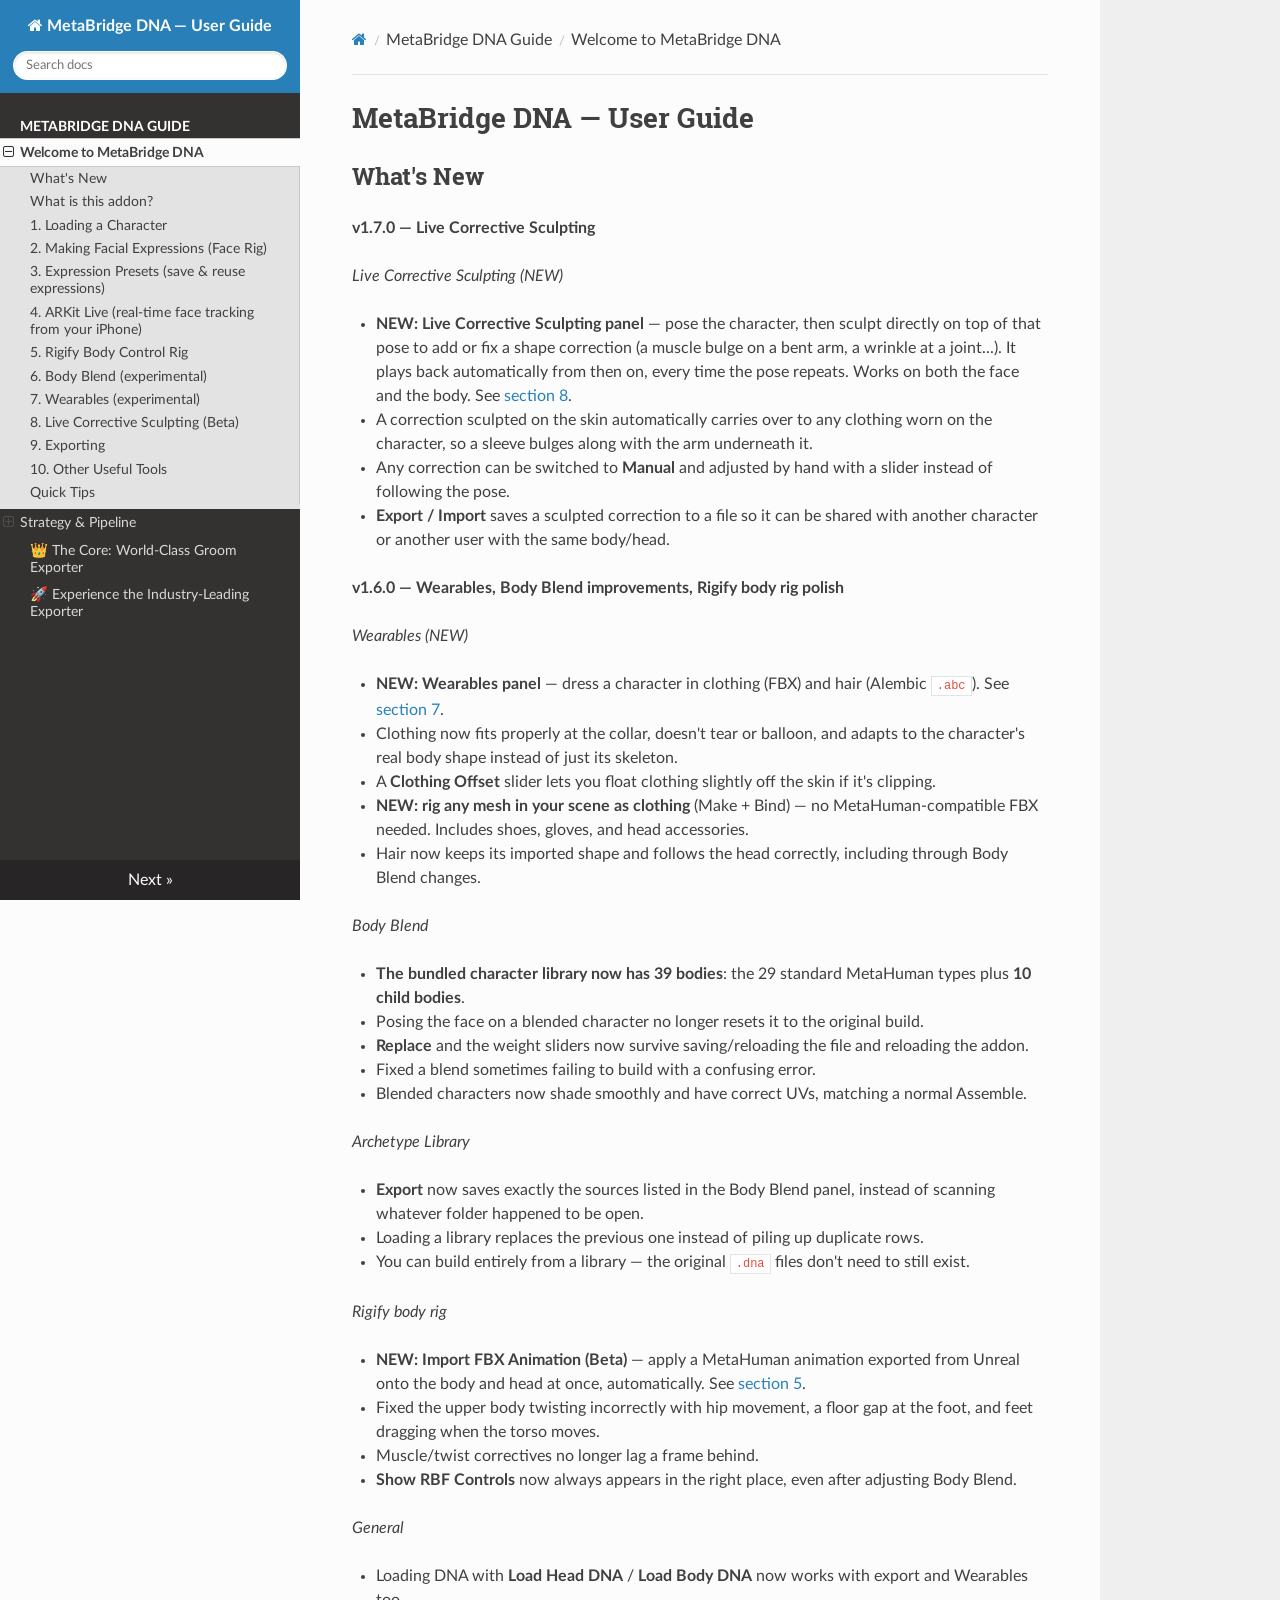
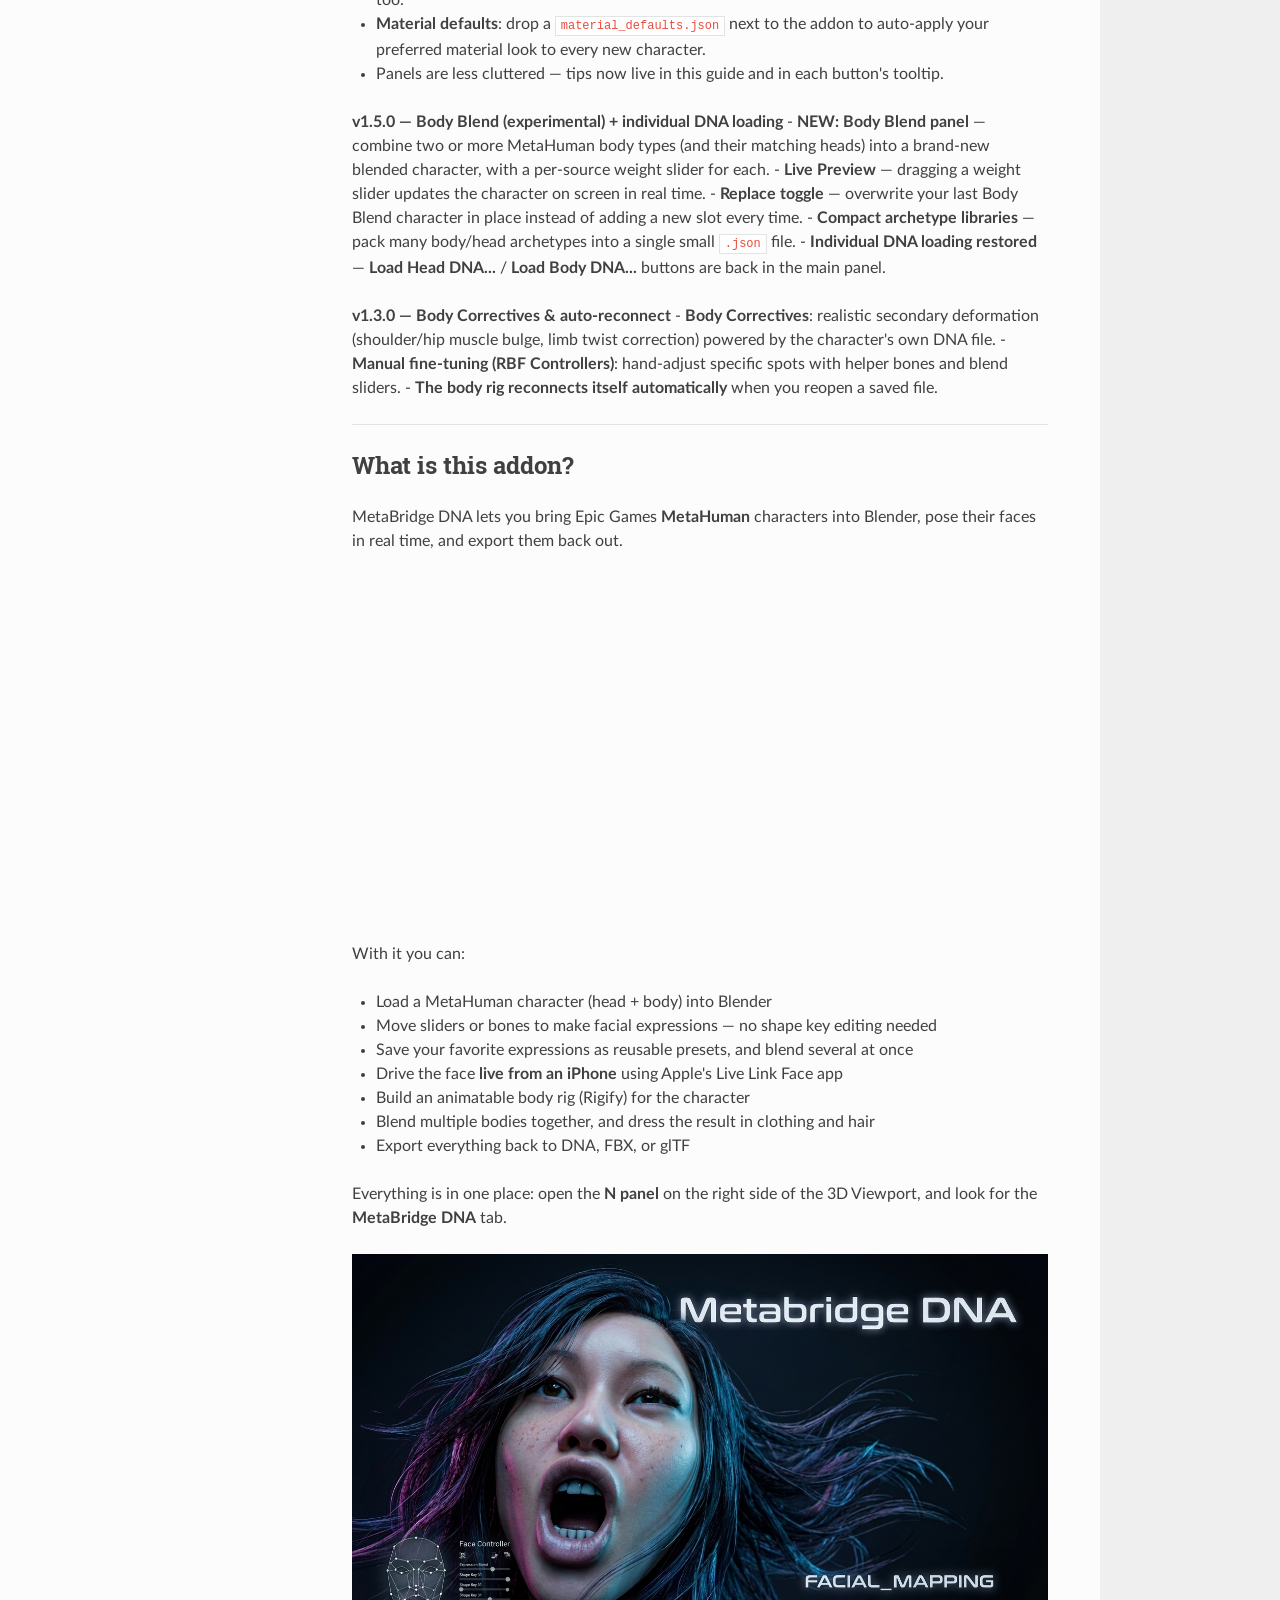
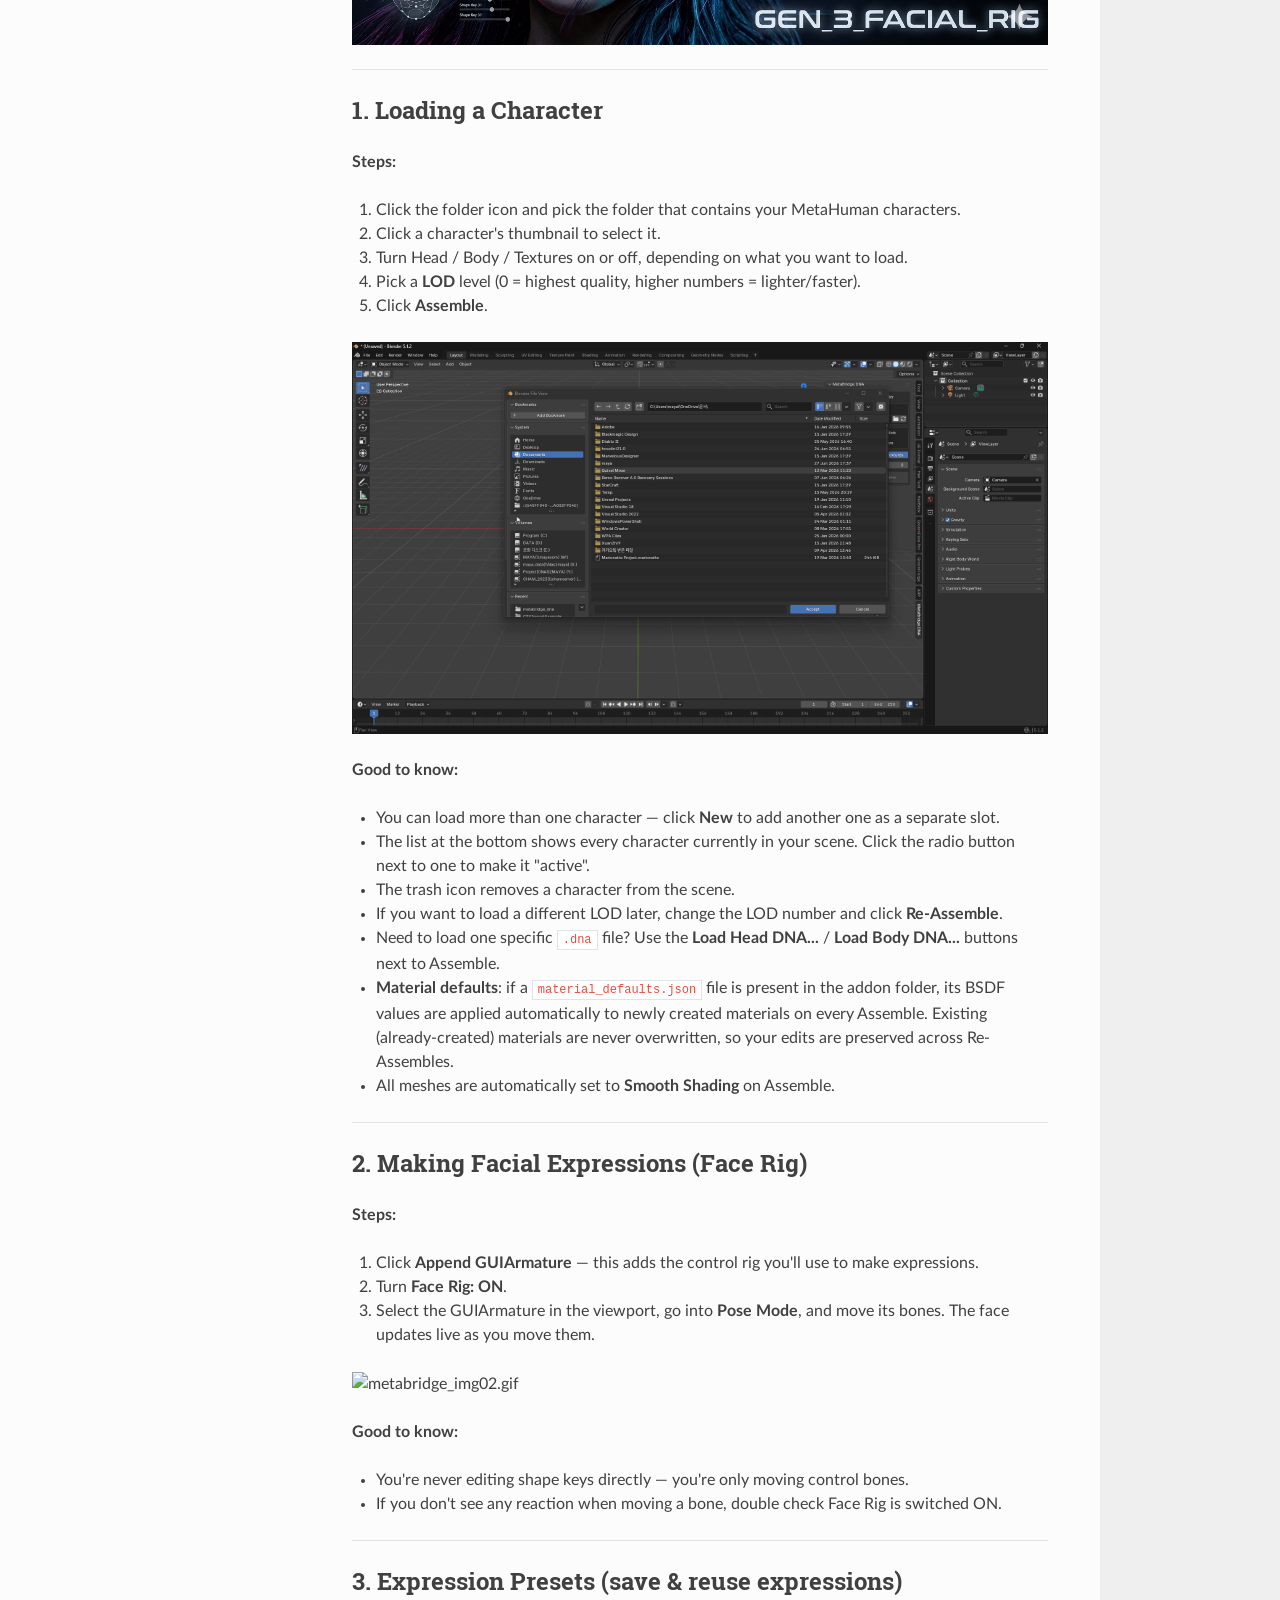
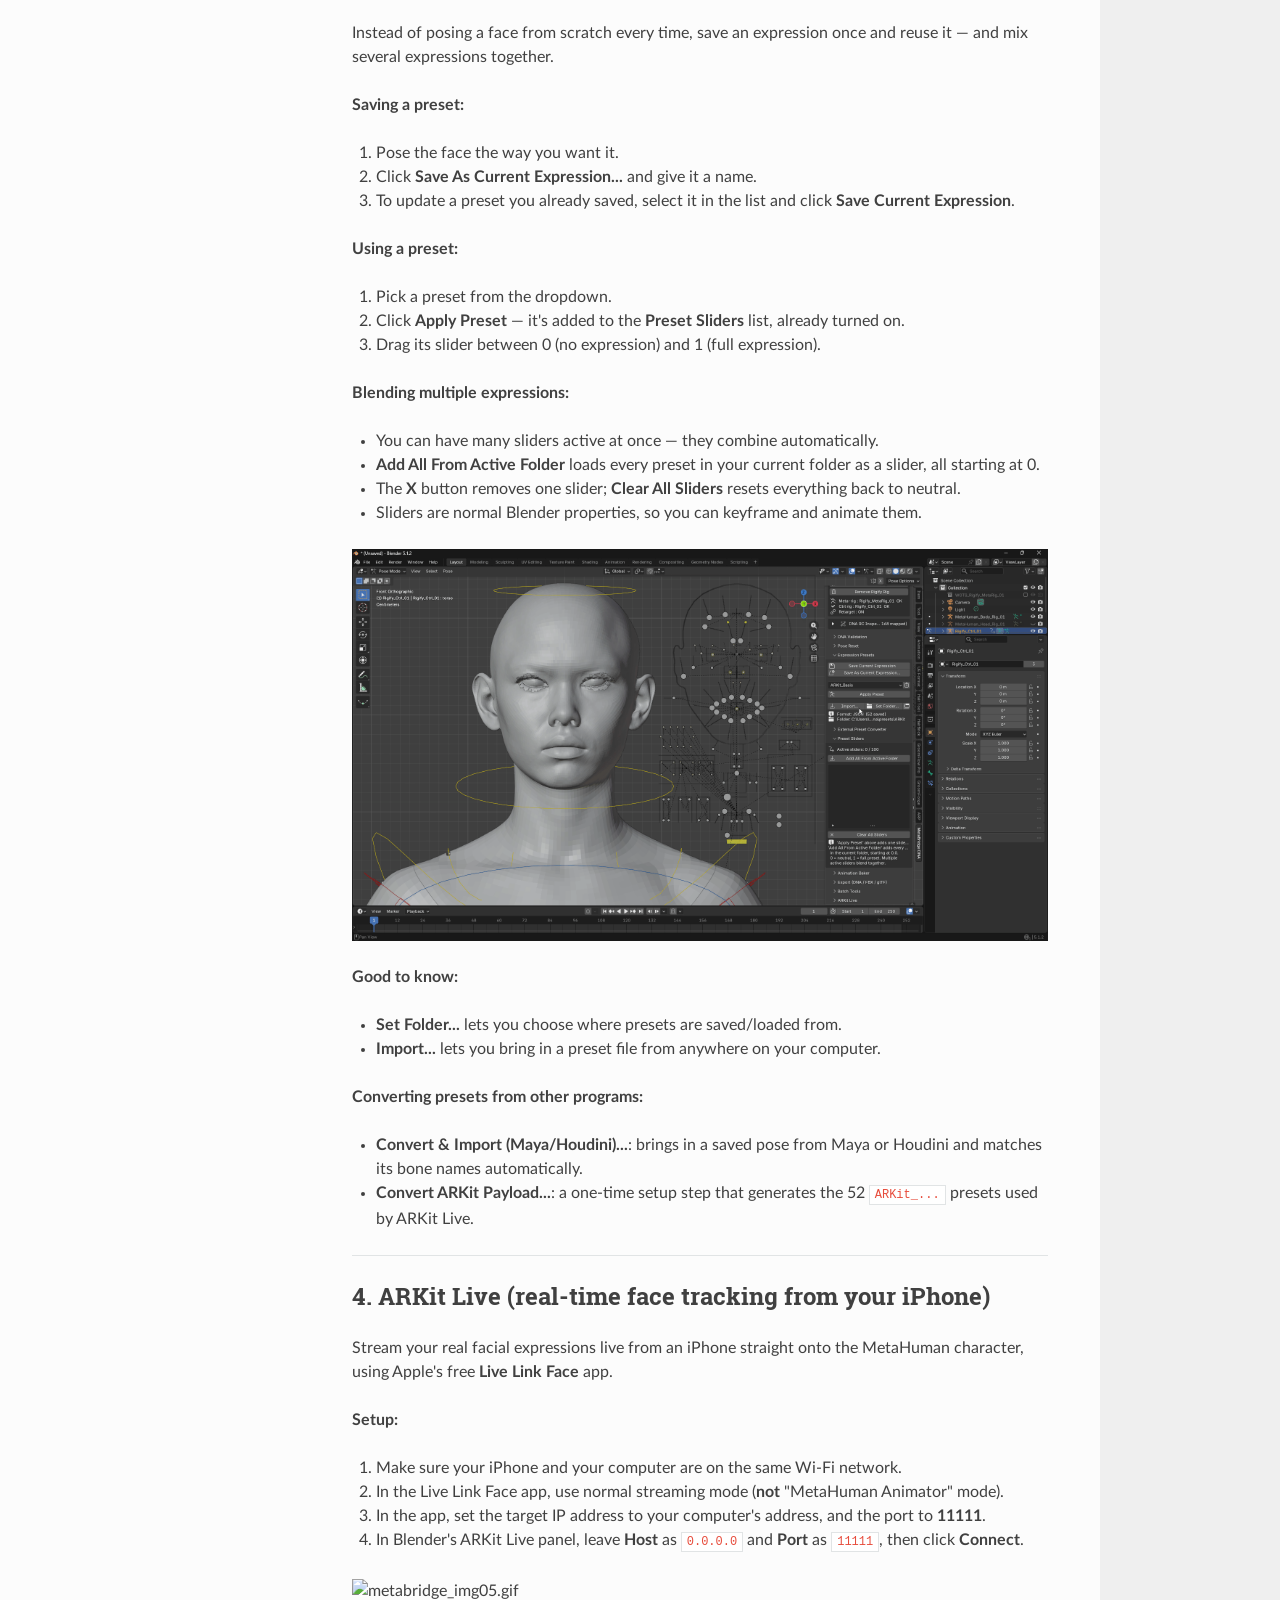
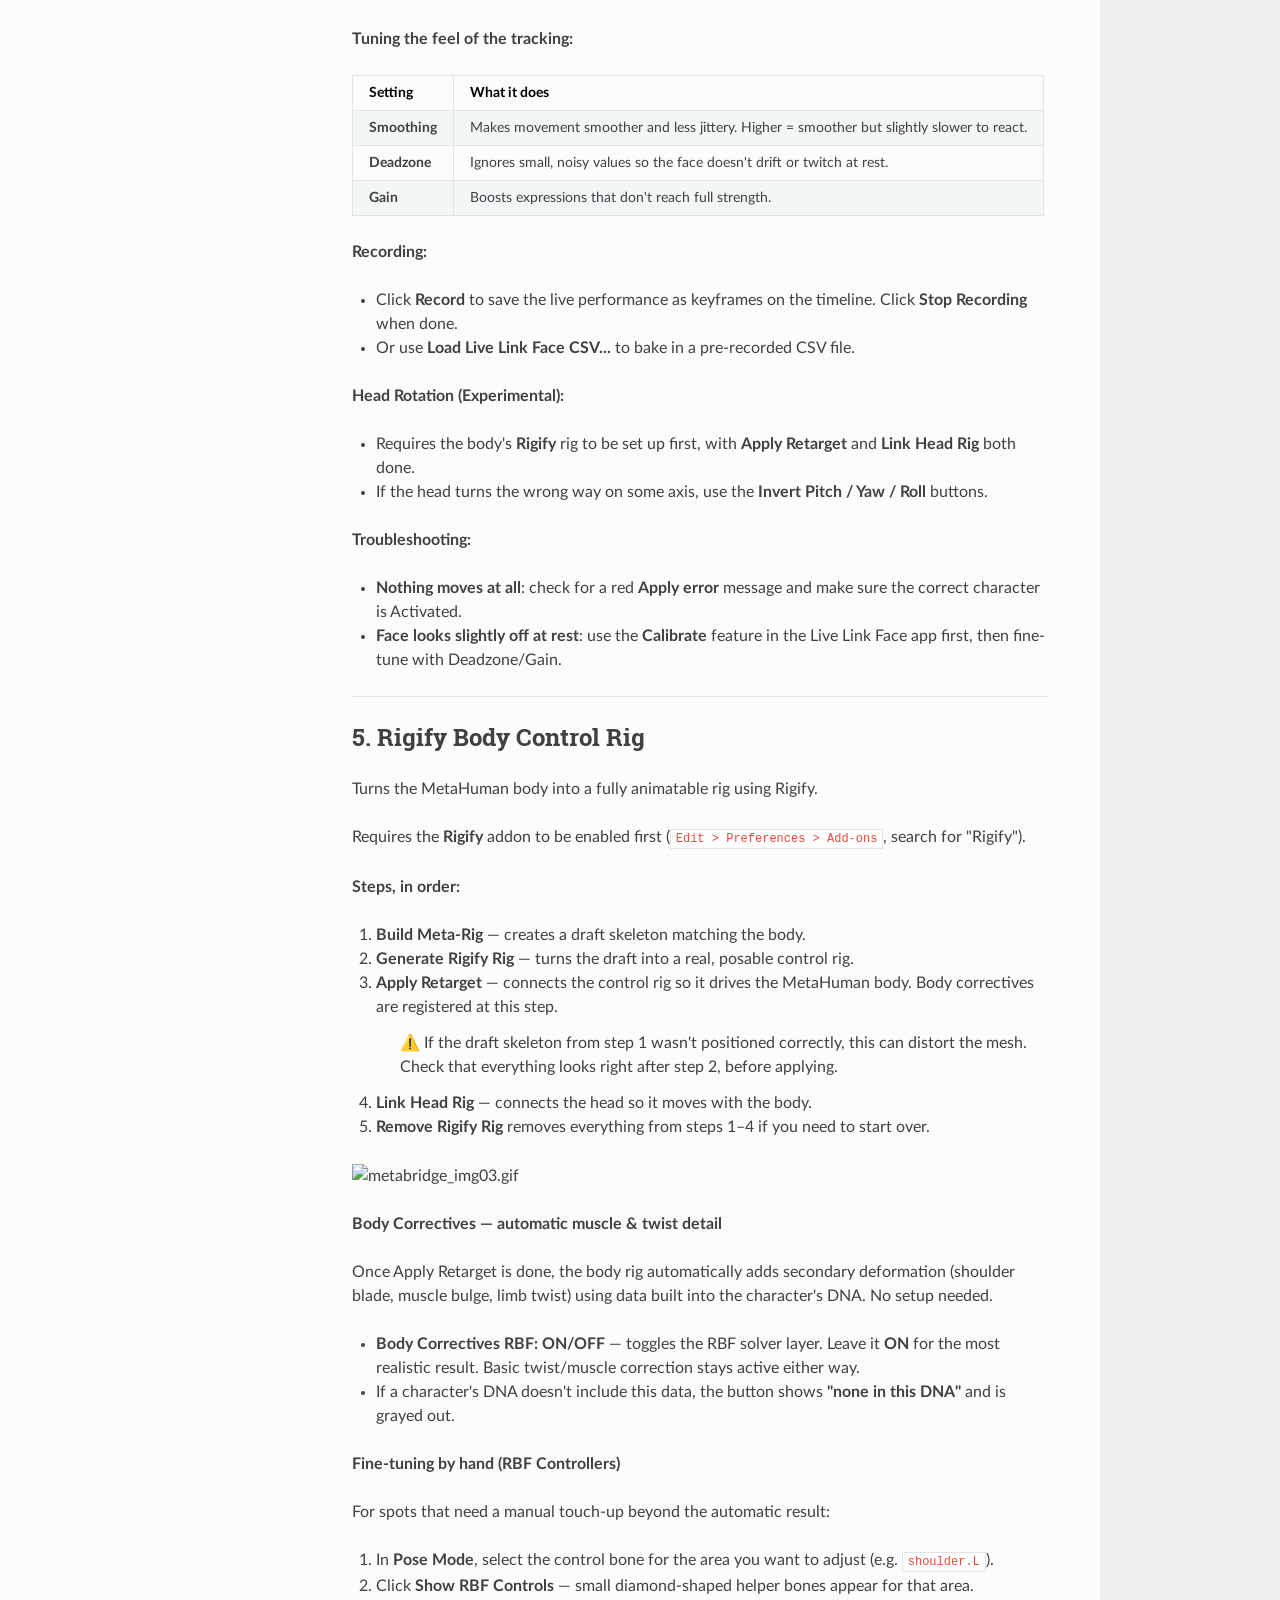
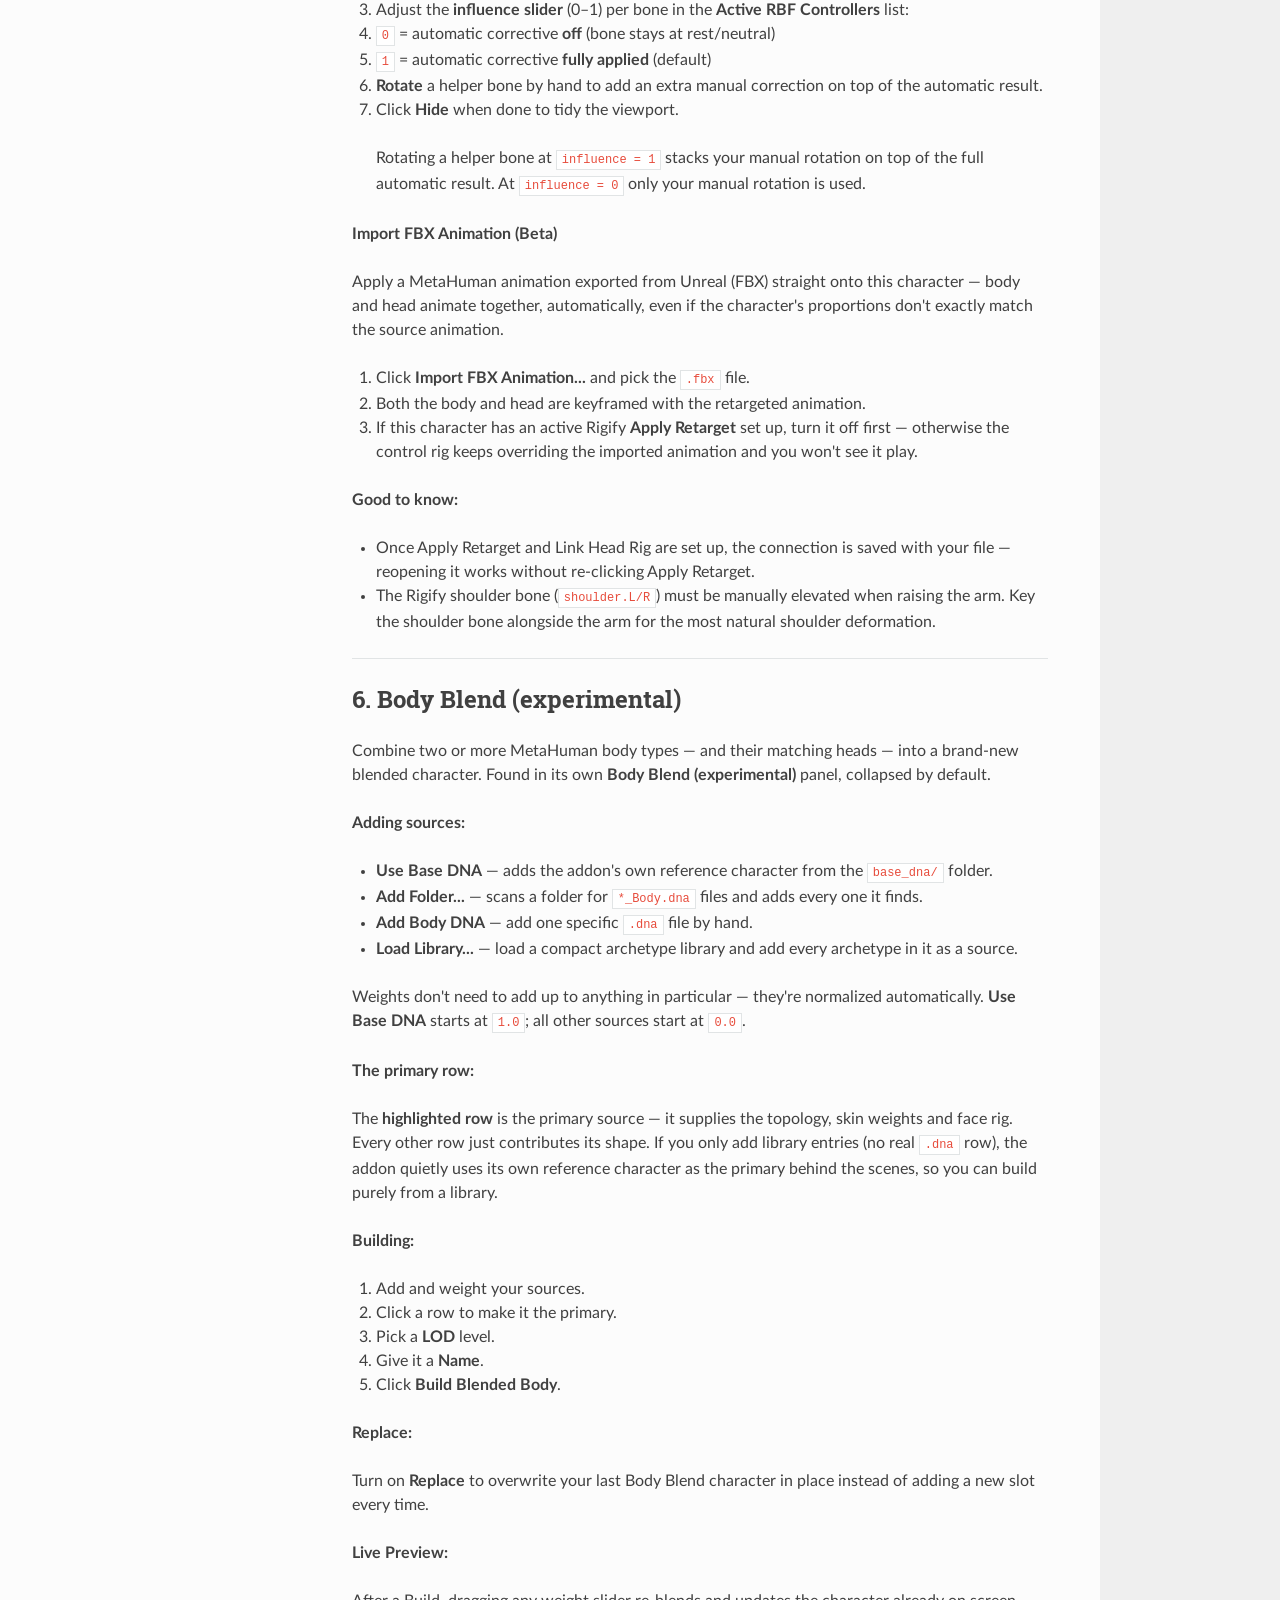
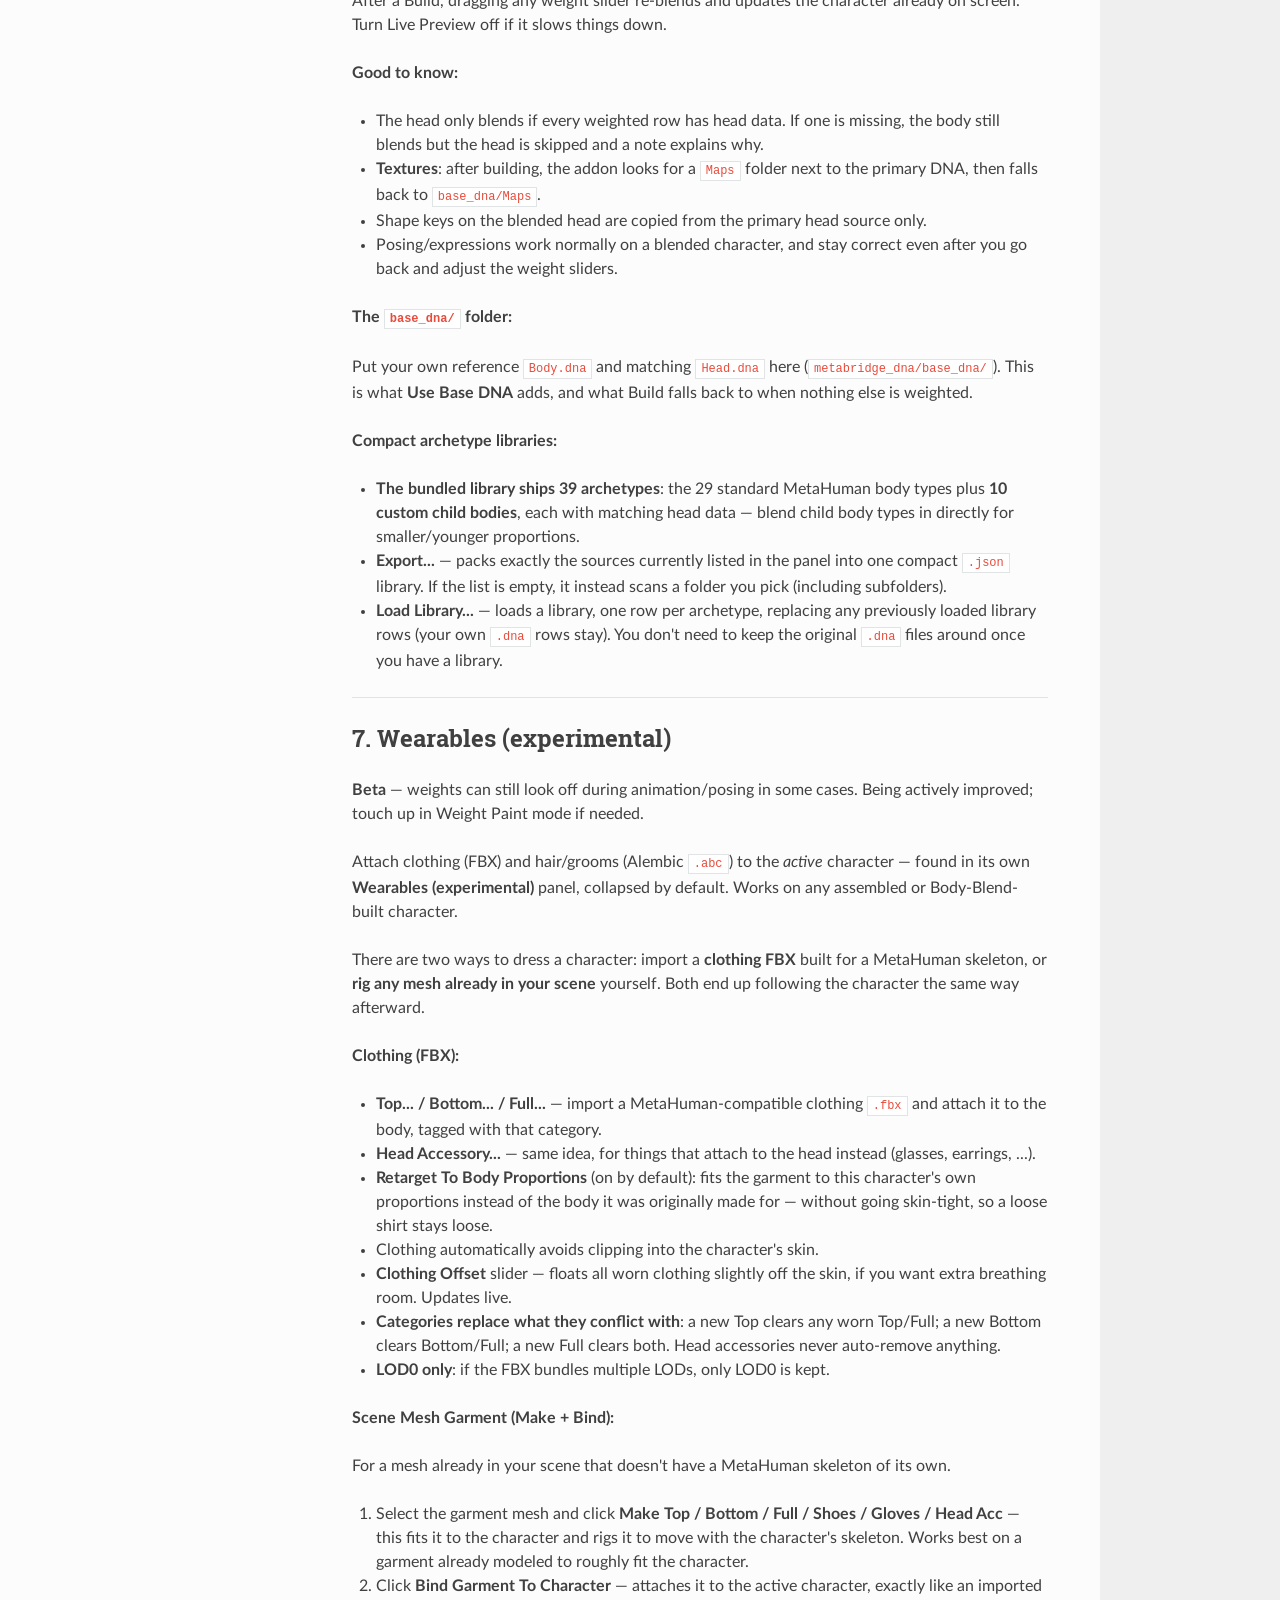
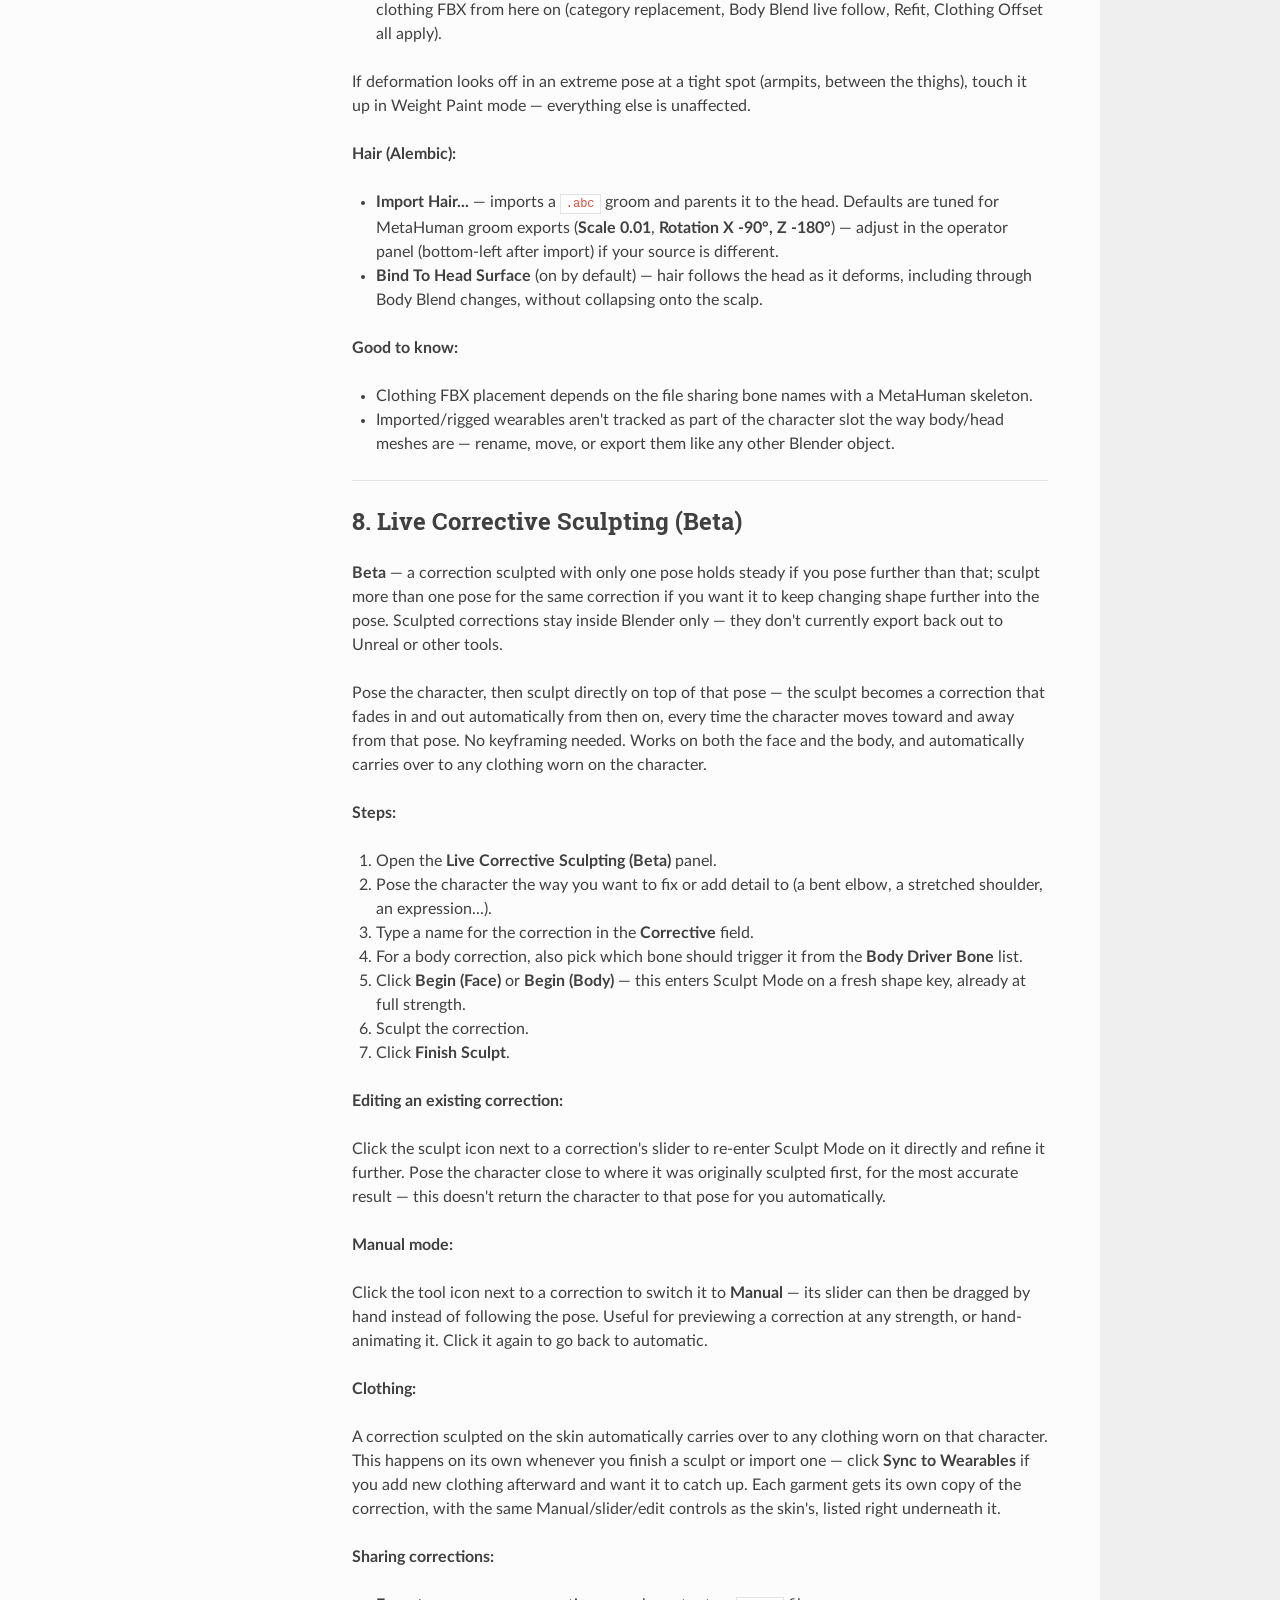
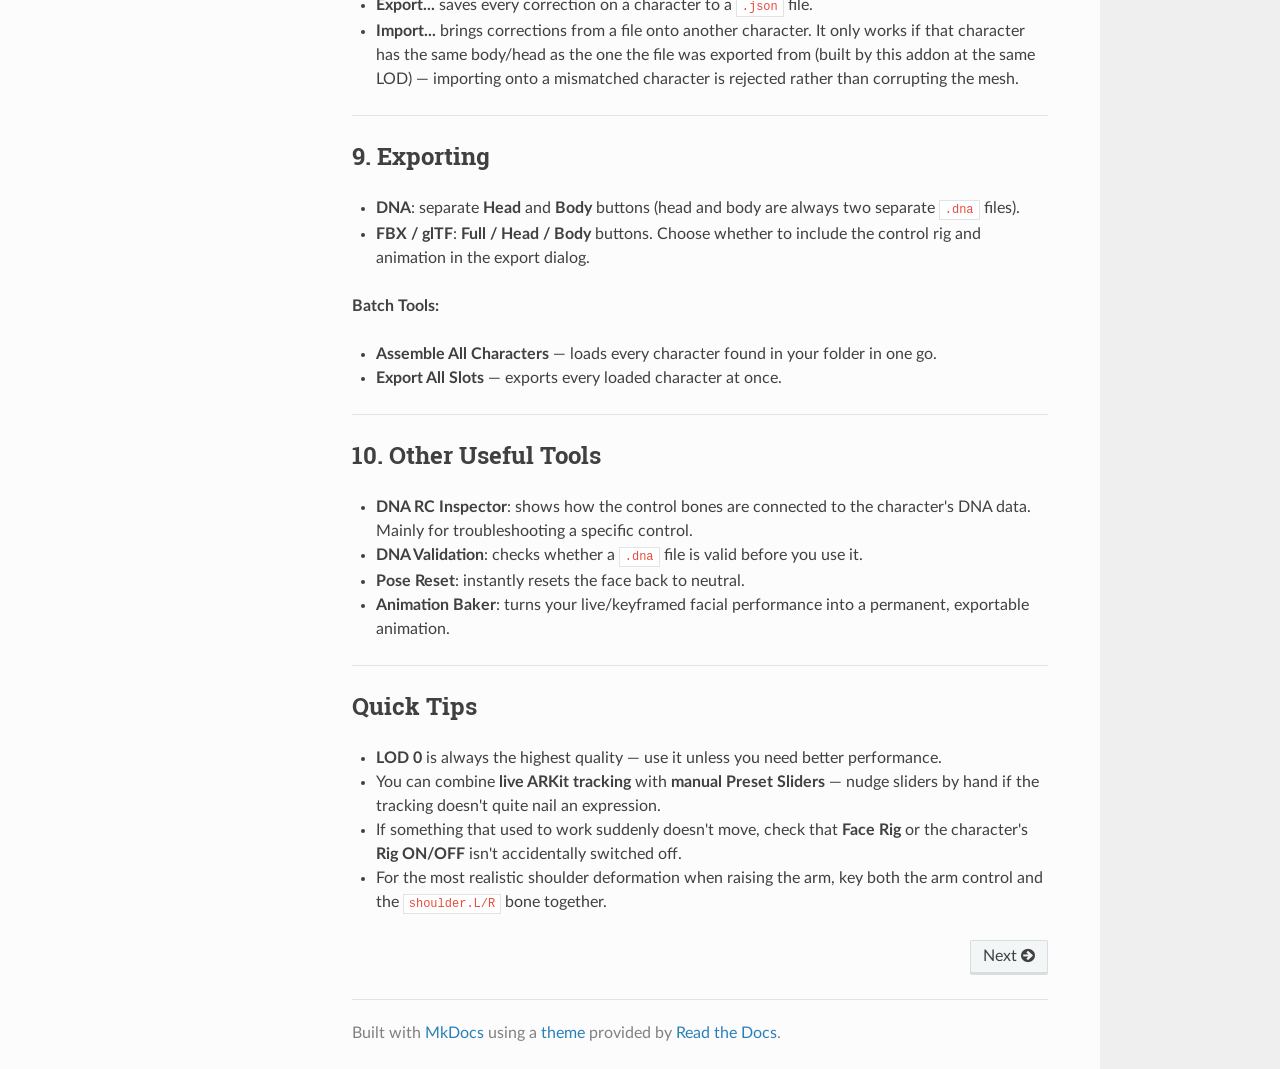
==== index.html @ 70b2c2d0 "Deployed cc89015 with MkDocs version: 1.6.1" ====
<!DOCTYPE html>
<html class="writer-html5" lang="en" >
<head>
    <meta charset="utf-8" />
    <meta http-equiv="X-UA-Compatible" content="IE=edge" />
    <meta name="viewport" content="width=device-width, initial-scale=1.0" /><meta name="author" content="chamiseul" /><link rel="canonical" href="http://127.0.0/" />
      <link rel="shortcut icon" href="img/favicon.ico" />
    <title>Welcome to MetaBridge DNA - MetaBridge DNA — User Guide</title>
    <link rel="stylesheet" href="css/theme.css" />
    <link rel="stylesheet" href="css/theme_extra.css" />
        <link rel="stylesheet" href="https://cdnjs.cloudflare.com/ajax/libs/highlight.js/11.8.0/styles/github.min.css" />
        <link href="custom.css" rel="stylesheet" />
    
      <script>
        // Current page data
        var mkdocs_page_name = "Welcome to MetaBridge DNA";
        var mkdocs_page_input_path = "index.md";
        var mkdocs_page_url = "/";
      </script>
    
    <!--[if lt IE 9]>
      <script src="js/html5shiv.min.js"></script>
    <![endif]-->
      <script src="https://cdnjs.cloudflare.com/ajax/libs/highlight.js/11.8.0/highlight.min.js"></script>
      <script>hljs.highlightAll();</script> 
</head>

<body class="wy-body-for-nav" role="document">

  <div class="wy-grid-for-nav">
    <nav data-toggle="wy-nav-shift" class="wy-nav-side stickynav">
    <div class="wy-side-scroll">
      <div class="wy-side-nav-search">
          <a href="." class="icon icon-home"> MetaBridge DNA — User Guide
        </a><div role="search">
  <form id ="rtd-search-form" class="wy-form" action="./search.html" method="get">
      <input type="text" name="q" placeholder="Search docs" aria-label="Search docs" title="Type search term here" />
  </form>
</div>
      </div>

      <div class="wy-menu wy-menu-vertical" data-spy="affix" role="navigation" aria-label="Navigation menu">
              <p class="caption"><span class="caption-text">MetaBridge DNA Guide</span></p>
              <ul class="current">
                  <li class="toctree-l1 current"><a class="reference internal current" href="#">Welcome to MetaBridge DNA</a>
    <ul class="current">
    <li class="toctree-l2"><a class="reference internal" href="#whats-new">What's New</a>
    </li>
    <li class="toctree-l2"><a class="reference internal" href="#what-is-this-addon">What is this addon?</a>
    </li>
    <li class="toctree-l2"><a class="reference internal" href="#1-loading-a-character">1. Loading a Character</a>
    </li>
    <li class="toctree-l2"><a class="reference internal" href="#2-making-facial-expressions-face-rig">2. Making Facial Expressions (Face Rig)</a>
    </li>
    <li class="toctree-l2"><a class="reference internal" href="#3-expression-presets-save-reuse-expressions">3. Expression Presets (save &amp; reuse expressions)</a>
    </li>
    <li class="toctree-l2"><a class="reference internal" href="#4-arkit-live-real-time-face-tracking-from-your-iphone">4. ARKit Live (real-time face tracking from your iPhone)</a>
    </li>
    <li class="toctree-l2"><a class="reference internal" href="#5-rigify-body-control-rig">5. Rigify Body Control Rig</a>
    </li>
    <li class="toctree-l2"><a class="reference internal" href="#6-body-blend-experimental">6. Body Blend (experimental)</a>
    </li>
    <li class="toctree-l2"><a class="reference internal" href="#7-wearables-experimental">7. Wearables (experimental)</a>
    </li>
    <li class="toctree-l2"><a class="reference internal" href="#8-live-corrective-sculpting-beta">8. Live Corrective Sculpting (Beta)</a>
    </li>
    <li class="toctree-l2"><a class="reference internal" href="#9-exporting">9. Exporting</a>
    </li>
    <li class="toctree-l2"><a class="reference internal" href="#10-other-useful-tools">10. Other Useful Tools</a>
    </li>
    <li class="toctree-l2"><a class="reference internal" href="#quick-tips">Quick Tips</a>
    </li>
    </ul>
                  </li>
                  <li class="toctree-l1"><a class="reference internal" href="groomforge/">Strategy & Pipeline</a>
    <ul>
    <li class="toctree-l2"><a class="reference internal" href="groomforge/#the-core-world-class-groom-exporter">👑 The Core: World-Class Groom Exporter</a>
    </li>
    <li class="toctree-l2"><a class="reference internal" href="groomforge/#experience-the-industry-leading-exporter">🚀 Experience the Industry-Leading Exporter</a>
    </li>
    </ul>
                  </li>
              </ul>
      </div>
    </div>
    </nav>

    <section data-toggle="wy-nav-shift" class="wy-nav-content-wrap">
      <nav class="wy-nav-top" role="navigation" aria-label="Mobile navigation menu">
          <i data-toggle="wy-nav-top" class="fa fa-bars"></i>
          <a href=".">MetaBridge DNA — User Guide</a>
        
      </nav>
      <div class="wy-nav-content">
        <div class="rst-content"><div role="navigation" aria-label="breadcrumbs navigation">
  <ul class="wy-breadcrumbs">
    <li><a href="." class="icon icon-home" aria-label="Docs"></a></li>
          <li class="breadcrumb-item">MetaBridge DNA Guide</li>
      <li class="breadcrumb-item active">Welcome to MetaBridge DNA</li>
    <li class="wy-breadcrumbs-aside">
    </li>
  </ul>
  <hr/>
</div>
          <div role="main" class="document" itemscope="itemscope" itemtype="http://schema.org/Article">
            <div class="section" itemprop="articleBody">
              
                <h1 id="metabridge-dna-user-guide">MetaBridge DNA — User Guide</h1>
<h2 id="whats-new">What's New</h2>
<p><strong>v1.7.0 — Live Corrective Sculpting</strong></p>
<p><em>Live Corrective Sculpting (NEW)</em></p>
<ul>
<li><strong>NEW: Live Corrective Sculpting panel</strong> — pose the character, then sculpt directly on top of that pose to add or fix a shape correction (a muscle bulge on a bent arm, a wrinkle at a joint...). It plays back automatically from then on, every time the pose repeats. Works on both the face and the body. See <a href="#8-live-corrective-sculpting-beta">section 8</a>.</li>
<li>A correction sculpted on the skin automatically carries over to any clothing worn on the character, so a sleeve bulges along with the arm underneath it.</li>
<li>Any correction can be switched to <strong>Manual</strong> and adjusted by hand with a slider instead of following the pose.</li>
<li><strong>Export / Import</strong> saves a sculpted correction to a file so it can be shared with another character or another user with the same body/head.</li>
</ul>
<p><strong>v1.6.0 — Wearables, Body Blend improvements, Rigify body rig polish</strong></p>
<p><em>Wearables (NEW)</em></p>
<ul>
<li><strong>NEW: Wearables panel</strong> — dress a character in clothing (FBX) and hair (Alembic <code>.abc</code>). See <a href="#7-wearables-experimental">section 7</a>.</li>
<li>Clothing now fits properly at the collar, doesn't tear or balloon, and adapts to the character's real body shape instead of just its skeleton.</li>
<li>A <strong>Clothing Offset</strong> slider lets you float clothing slightly off the skin if it's clipping.</li>
<li><strong>NEW: rig any mesh in your scene as clothing</strong> (Make + Bind) — no MetaHuman-compatible FBX needed. Includes shoes, gloves, and head accessories.</li>
<li>Hair now keeps its imported shape and follows the head correctly, including through Body Blend changes.</li>
</ul>
<p><em>Body Blend</em></p>
<ul>
<li><strong>The bundled character library now has 39 bodies</strong>: the 29 standard MetaHuman types plus <strong>10 child bodies</strong>.</li>
<li>Posing the face on a blended character no longer resets it to the original build.</li>
<li><strong>Replace</strong> and the weight sliders now survive saving/reloading the file and reloading the addon.</li>
<li>Fixed a blend sometimes failing to build with a confusing error.</li>
<li>Blended characters now shade smoothly and have correct UVs, matching a normal Assemble.</li>
</ul>
<p><em>Archetype Library</em></p>
<ul>
<li><strong>Export</strong> now saves exactly the sources listed in the Body Blend panel, instead of scanning whatever folder happened to be open.</li>
<li>Loading a library replaces the previous one instead of piling up duplicate rows.</li>
<li>You can build entirely from a library — the original <code>.dna</code> files don't need to still exist.</li>
</ul>
<p><em>Rigify body rig</em></p>
<ul>
<li><strong>NEW: Import FBX Animation (Beta)</strong> — apply a MetaHuman animation exported from Unreal onto the body and head at once, automatically. See <a href="#5-rigify-body-control-rig">section 5</a>.</li>
<li>Fixed the upper body twisting incorrectly with hip movement, a floor gap at the foot, and feet dragging when the torso moves.</li>
<li>Muscle/twist correctives no longer lag a frame behind.</li>
<li><strong>Show RBF Controls</strong> now always appears in the right place, even after adjusting Body Blend.</li>
</ul>
<p><em>General</em></p>
<ul>
<li>Loading DNA with <strong>Load Head DNA</strong> / <strong>Load Body DNA</strong> now works with export and Wearables too.</li>
<li><strong>Material defaults</strong>: drop a <code>material_defaults.json</code> next to the addon to auto-apply your preferred material look to every new character.</li>
<li>Panels are less cluttered — tips now live in this guide and in each button's tooltip.</li>
</ul>
<p><strong>v1.5.0 — Body Blend (experimental) + individual DNA loading</strong>
- <strong>NEW: Body Blend panel</strong> — combine two or more MetaHuman body types (and their matching heads) into a brand-new blended character, with a per-source weight slider for each.
- <strong>Live Preview</strong> — dragging a weight slider updates the character on screen in real time.
- <strong>Replace toggle</strong> — overwrite your last Body Blend character in place instead of adding a new slot every time.
- <strong>Compact archetype libraries</strong> — pack many body/head archetypes into a single small <code>.json</code> file.
- <strong>Individual DNA loading restored</strong> — <strong>Load Head DNA...</strong> / <strong>Load Body DNA...</strong> buttons are back in the main panel.</p>
<p><strong>v1.3.0 — Body Correctives &amp; auto-reconnect</strong>
- <strong>Body Correctives</strong>: realistic secondary deformation (shoulder/hip muscle bulge, limb twist correction) powered by the character's own DNA file.
- <strong>Manual fine-tuning (RBF Controllers)</strong>: hand-adjust specific spots with helper bones and blend sliders.
- <strong>The body rig reconnects itself automatically</strong> when you reopen a saved file.</p>
<hr />
<h2 id="what-is-this-addon">What is this addon?</h2>
<p>MetaBridge DNA lets you bring Epic Games <strong>MetaHuman</strong> characters into Blender, pose their faces in real time, and export them back out.</p>
<div align="center"><iframe width="640" height="360" src="https://www.youtube.com/embed/rnNuLmuO7JE" title="Load MetaHuman DNA to Instant ARKit Controllers (No Shape Keys!)" frameborder="0" allow="accelerometer; autoplay; clipboard-write; encrypted-media; gyroscope; picture-in-picture; web-share" referrerpolicy="strict-origin-when-cross-origin" allowfullscreen></iframe></div>

<p>With it you can:</p>
<ul>
<li>Load a MetaHuman character (head + body) into Blender</li>
<li>Move sliders or bones to make facial expressions — no shape key editing needed</li>
<li>Save your favorite expressions as reusable presets, and blend several at once</li>
<li>Drive the face <strong>live from an iPhone</strong> using Apple's Live Link Face app</li>
<li>Build an animatable body rig (Rigify) for the character</li>
<li>Blend multiple bodies together, and dress the result in clothing and hair</li>
<li>Export everything back to DNA, FBX, or glTF</li>
</ul>
<p>Everything is in one place: open the <strong>N panel</strong> on the right side of the 3D Viewport, and look for the <strong>MetaBridge DNA</strong> tab.</p>
<p><img alt="metabridge_dna01.png" src="assets/metabridge_dna01.png" /></p>
<hr />
<h2 id="1-loading-a-character">1. Loading a Character</h2>
<p><strong>Steps:</strong></p>
<ol>
<li>Click the folder icon and pick the folder that contains your MetaHuman characters.</li>
<li>Click a character's thumbnail to select it.</li>
<li>Turn Head / Body / Textures on or off, depending on what you want to load.</li>
<li>Pick a <strong>LOD</strong> level (0 = highest quality, higher numbers = lighter/faster).</li>
<li>Click <strong>Assemble</strong>.</li>
</ol>
<p><img alt="metabridge_img01.gif" src="assets/metabridge_img01.gif" /></p>
<p><strong>Good to know:</strong></p>
<ul>
<li>You can load more than one character — click <strong>New</strong> to add another one as a separate slot.</li>
<li>The list at the bottom shows every character currently in your scene. Click the radio button next to one to make it "active".</li>
<li>The trash icon removes a character from the scene.</li>
<li>If you want to load a different LOD later, change the LOD number and click <strong>Re-Assemble</strong>.</li>
<li>Need to load one specific <code>.dna</code> file? Use the <strong>Load Head DNA...</strong> / <strong>Load Body DNA...</strong> buttons next to Assemble.</li>
<li><strong>Material defaults</strong>: if a <code>material_defaults.json</code> file is present in the addon folder, its BSDF values are applied automatically to newly created materials on every Assemble. Existing (already-created) materials are never overwritten, so your edits are preserved across Re-Assembles.</li>
<li>All meshes are automatically set to <strong>Smooth Shading</strong> on Assemble.</li>
</ul>
<hr />
<h2 id="2-making-facial-expressions-face-rig">2. Making Facial Expressions (Face Rig)</h2>
<p><strong>Steps:</strong></p>
<ol>
<li>Click <strong>Append GUIArmature</strong> — this adds the control rig you'll use to make expressions.</li>
<li>Turn <strong>Face Rig: ON</strong>.</li>
<li>Select the GUIArmature in the viewport, go into <strong>Pose Mode</strong>, and move its bones. The face updates live as you move them.</li>
</ol>
<p><img alt="metabridge_img02.gif" src="assets/metabridge_img02.gif" /></p>
<p><strong>Good to know:</strong></p>
<ul>
<li>You're never editing shape keys directly — you're only moving control bones.</li>
<li>If you don't see any reaction when moving a bone, double check Face Rig is switched ON.</li>
</ul>
<hr />
<h2 id="3-expression-presets-save-reuse-expressions">3. Expression Presets (save &amp; reuse expressions)</h2>
<p>Instead of posing a face from scratch every time, save an expression once and reuse it — and mix several expressions together.</p>
<p><strong>Saving a preset:</strong></p>
<ol>
<li>Pose the face the way you want it.</li>
<li>Click <strong>Save As Current Expression...</strong> and give it a name.</li>
<li>To update a preset you already saved, select it in the list and click <strong>Save Current Expression</strong>.</li>
</ol>
<p><strong>Using a preset:</strong></p>
<ol>
<li>Pick a preset from the dropdown.</li>
<li>Click <strong>Apply Preset</strong> — it's added to the <strong>Preset Sliders</strong> list, already turned on.</li>
<li>Drag its slider between 0 (no expression) and 1 (full expression).</li>
</ol>
<p><strong>Blending multiple expressions:</strong></p>
<ul>
<li>You can have many sliders active at once — they combine automatically.</li>
<li><strong>Add All From Active Folder</strong> loads every preset in your current folder as a slider, all starting at 0.</li>
<li>The <strong>X</strong> button removes one slider; <strong>Clear All Sliders</strong> resets everything back to neutral.</li>
<li>Sliders are normal Blender properties, so you can keyframe and animate them.</li>
</ul>
<p><img alt="metabridge_img04.gif" src="assets/metabridge_img04.gif" /></p>
<p><strong>Good to know:</strong></p>
<ul>
<li><strong>Set Folder...</strong> lets you choose where presets are saved/loaded from.</li>
<li><strong>Import...</strong> lets you bring in a preset file from anywhere on your computer.</li>
</ul>
<p><strong>Converting presets from other programs:</strong></p>
<ul>
<li><strong>Convert &amp; Import (Maya/Houdini)...</strong>: brings in a saved pose from Maya or Houdini and matches its bone names automatically.</li>
<li><strong>Convert ARKit Payload...</strong>: a one-time setup step that generates the 52 <code>ARKit_...</code> presets used by ARKit Live.</li>
</ul>
<hr />
<h2 id="4-arkit-live-real-time-face-tracking-from-your-iphone">4. ARKit Live (real-time face tracking from your iPhone)</h2>
<p>Stream your real facial expressions live from an iPhone straight onto the MetaHuman character, using Apple's free <strong>Live Link Face</strong> app.</p>
<p><strong>Setup:</strong></p>
<ol>
<li>Make sure your iPhone and your computer are on the same Wi-Fi network.</li>
<li>In the Live Link Face app, use normal streaming mode (<strong>not</strong> "MetaHuman Animator" mode).</li>
<li>In the app, set the target IP address to your computer's address, and the port to <strong>11111</strong>.</li>
<li>In Blender's ARKit Live panel, leave <strong>Host</strong> as <code>0.0.0.0</code> and <strong>Port</strong> as <code>11111</code>, then click <strong>Connect</strong>.</li>
</ol>
<p><img alt="metabridge_img05.gif" src="assets/metabridge_img05.gif" /></p>
<p><strong>Tuning the feel of the tracking:</strong></p>
<table>
<thead>
<tr>
<th>Setting</th>
<th>What it does</th>
</tr>
</thead>
<tbody>
<tr>
<td><strong>Smoothing</strong></td>
<td>Makes movement smoother and less jittery. Higher = smoother but slightly slower to react.</td>
</tr>
<tr>
<td><strong>Deadzone</strong></td>
<td>Ignores small, noisy values so the face doesn't drift or twitch at rest.</td>
</tr>
<tr>
<td><strong>Gain</strong></td>
<td>Boosts expressions that don't reach full strength.</td>
</tr>
</tbody>
</table>
<p><strong>Recording:</strong></p>
<ul>
<li>Click <strong>Record</strong> to save the live performance as keyframes on the timeline. Click <strong>Stop Recording</strong> when done.</li>
<li>Or use <strong>Load Live Link Face CSV...</strong> to bake in a pre-recorded CSV file.</li>
</ul>
<p><strong>Head Rotation (Experimental):</strong></p>
<ul>
<li>Requires the body's <strong>Rigify</strong> rig to be set up first, with <strong>Apply Retarget</strong> and <strong>Link Head Rig</strong> both done.</li>
<li>If the head turns the wrong way on some axis, use the <strong>Invert Pitch / Yaw / Roll</strong> buttons.</li>
</ul>
<p><strong>Troubleshooting:</strong></p>
<ul>
<li><strong>Nothing moves at all</strong>: check for a red <strong>Apply error</strong> message and make sure the correct character is Activated.</li>
<li><strong>Face looks slightly off at rest</strong>: use the <strong>Calibrate</strong> feature in the Live Link Face app first, then fine-tune with Deadzone/Gain.</li>
</ul>
<hr />
<h2 id="5-rigify-body-control-rig">5. Rigify Body Control Rig</h2>
<p>Turns the MetaHuman body into a fully animatable rig using Rigify.</p>
<p>Requires the <strong>Rigify</strong> addon to be enabled first (<code>Edit &gt; Preferences &gt; Add-ons</code>, search for "Rigify").</p>
<p><strong>Steps, in order:</strong></p>
<ol>
<li><strong>Build Meta-Rig</strong> — creates a draft skeleton matching the body.</li>
<li><strong>Generate Rigify Rig</strong> — turns the draft into a real, posable control rig.</li>
<li><strong>Apply Retarget</strong> — connects the control rig so it drives the MetaHuman body. Body correctives are registered at this step.<blockquote>
<p>⚠️ If the draft skeleton from step 1 wasn't positioned correctly, this can distort the mesh. Check that everything looks right after step 2, before applying.</p>
</blockquote>
</li>
<li><strong>Link Head Rig</strong> — connects the head so it moves with the body.</li>
<li><strong>Remove Rigify Rig</strong> removes everything from steps 1–4 if you need to start over.</li>
</ol>
<p><img alt="metabridge_img03.gif" src="assets/metabridge_img03.gif" /></p>
<p><strong>Body Correctives — automatic muscle &amp; twist detail</strong></p>
<p>Once Apply Retarget is done, the body rig automatically adds secondary deformation (shoulder blade, muscle bulge, limb twist) using data built into the character's DNA. No setup needed.</p>
<ul>
<li><strong>Body Correctives RBF: ON/OFF</strong> — toggles the RBF solver layer. Leave it <strong>ON</strong> for the most realistic result. Basic twist/muscle correction stays active either way.</li>
<li>If a character's DNA doesn't include this data, the button shows <strong>"none in this DNA"</strong> and is grayed out.</li>
</ul>
<p><strong>Fine-tuning by hand (RBF Controllers)</strong></p>
<p>For spots that need a manual touch-up beyond the automatic result:</p>
<ol>
<li>In <strong>Pose Mode</strong>, select the control bone for the area you want to adjust (e.g. <code>shoulder.L</code>).</li>
<li>Click <strong>Show RBF Controls</strong> — small diamond-shaped helper bones appear for that area.</li>
<li>Adjust the <strong>influence slider</strong> (0–1) per bone in the <strong>Active RBF Controllers</strong> list:</li>
<li><code>0</code> = automatic corrective <strong>off</strong> (bone stays at rest/neutral)</li>
<li><code>1</code> = automatic corrective <strong>fully applied</strong> (default)</li>
<li><strong>Rotate</strong> a helper bone by hand to add an extra manual correction on top of the automatic result.</li>
<li>Click <strong>Hide</strong> when done to tidy the viewport.</li>
</ol>
<blockquote>
<p>Rotating a helper bone at <code>influence = 1</code> stacks your manual rotation on top of the full automatic result. At <code>influence = 0</code> only your manual rotation is used.</p>
</blockquote>
<p><strong>Import FBX Animation (Beta)</strong></p>
<p>Apply a MetaHuman animation exported from Unreal (FBX) straight onto this character — body and head animate together, automatically, even if the character's proportions don't exactly match the source animation.</p>
<ol>
<li>Click <strong>Import FBX Animation...</strong> and pick the <code>.fbx</code> file.</li>
<li>
<p>Both the body and head are keyframed with the retargeted animation.</p>
</li>
<li>
<p>If this character has an active Rigify <strong>Apply Retarget</strong> set up, turn it off first — otherwise the control rig keeps overriding the imported animation and you won't see it play.</p>
</li>
</ol>
<p><strong>Good to know:</strong></p>
<ul>
<li>Once Apply Retarget and Link Head Rig are set up, the connection is saved with your file — reopening it works without re-clicking Apply Retarget.</li>
<li>The Rigify shoulder bone (<code>shoulder.L/R</code>) must be manually elevated when raising the arm. Key the shoulder bone alongside the arm for the most natural shoulder deformation.</li>
</ul>
<hr />
<h2 id="6-body-blend-experimental">6. Body Blend (experimental)</h2>
<p>Combine two or more MetaHuman body types — and their matching heads — into a brand-new blended character. Found in its own <strong>Body Blend (experimental)</strong> panel, collapsed by default.</p>
<p><strong>Adding sources:</strong></p>
<ul>
<li><strong>Use Base DNA</strong> — adds the addon's own reference character from the <code>base_dna/</code> folder.</li>
<li><strong>Add Folder...</strong> — scans a folder for <code>*_Body.dna</code> files and adds every one it finds.</li>
<li><strong>Add Body DNA</strong> — add one specific <code>.dna</code> file by hand.</li>
<li><strong>Load Library...</strong> — load a compact archetype library and add every archetype in it as a source.</li>
</ul>
<p>Weights don't need to add up to anything in particular — they're normalized automatically. <strong>Use Base DNA</strong> starts at <code>1.0</code>; all other sources start at <code>0.0</code>.</p>
<p><strong>The primary row:</strong></p>
<p>The <strong>highlighted row</strong> is the primary source — it supplies the topology, skin weights and face rig. Every other row just contributes its shape. If you only add library entries (no real <code>.dna</code> row), the addon quietly uses its own reference character as the primary behind the scenes, so you can build purely from a library.</p>
<p><strong>Building:</strong></p>
<ol>
<li>Add and weight your sources.</li>
<li>Click a row to make it the primary.</li>
<li>Pick a <strong>LOD</strong> level.</li>
<li>Give it a <strong>Name</strong>.</li>
<li>Click <strong>Build Blended Body</strong>.</li>
</ol>
<p><strong>Replace:</strong></p>
<p>Turn on <strong>Replace</strong> to overwrite your last Body Blend character in place instead of adding a new slot every time.</p>
<p><strong>Live Preview:</strong></p>
<p>After a Build, dragging any weight slider re-blends and updates the character already on screen. Turn Live Preview off if it slows things down.</p>
<p><strong>Good to know:</strong></p>
<ul>
<li>The head only blends if every weighted row has head data. If one is missing, the body still blends but the head is skipped and a note explains why.</li>
<li><strong>Textures</strong>: after building, the addon looks for a <code>Maps</code> folder next to the primary DNA, then falls back to <code>base_dna/Maps</code>.</li>
<li>Shape keys on the blended head are copied from the primary head source only.</li>
<li>Posing/expressions work normally on a blended character, and stay correct even after you go back and adjust the weight sliders.</li>
</ul>
<p><strong>The <code>base_dna/</code> folder:</strong></p>
<p>Put your own reference <code>Body.dna</code> and matching <code>Head.dna</code> here (<code>metabridge_dna/base_dna/</code>). This is what <strong>Use Base DNA</strong> adds, and what Build falls back to when nothing else is weighted.</p>
<p><strong>Compact archetype libraries:</strong></p>
<ul>
<li><strong>The bundled library ships 39 archetypes</strong>: the 29 standard MetaHuman body types plus <strong>10 custom child bodies</strong>, each with matching head data — blend child body types in directly for smaller/younger proportions.</li>
<li><strong>Export...</strong> — packs exactly the sources currently listed in the panel into one compact <code>.json</code> library. If the list is empty, it instead scans a folder you pick (including subfolders).</li>
<li><strong>Load Library...</strong> — loads a library, one row per archetype, replacing any previously loaded library rows (your own <code>.dna</code> rows stay). You don't need to keep the original <code>.dna</code> files around once you have a library.</li>
</ul>
<hr />
<h2 id="7-wearables-experimental">7. Wearables (experimental)</h2>
<p><strong>Beta</strong> — weights can still look off during animation/posing in some cases. Being actively improved; touch up in Weight Paint mode if needed.</p>
<p>Attach clothing (FBX) and hair/grooms (Alembic <code>.abc</code>) to the <em>active</em> character — found in its own <strong>Wearables (experimental)</strong> panel, collapsed by default. Works on any assembled or Body-Blend-built character.</p>
<p>There are two ways to dress a character: import a <strong>clothing FBX</strong> built for a MetaHuman skeleton, or <strong>rig any mesh already in your scene</strong> yourself. Both end up following the character the same way afterward.</p>
<p><strong>Clothing (FBX):</strong></p>
<ul>
<li><strong>Top... / Bottom... / Full...</strong> — import a MetaHuman-compatible clothing <code>.fbx</code> and attach it to the body, tagged with that category.</li>
<li><strong>Head Accessory...</strong> — same idea, for things that attach to the head instead (glasses, earrings, ...).</li>
<li><strong>Retarget To Body Proportions</strong> (on by default): fits the garment to this character's own proportions instead of the body it was originally made for — without going skin-tight, so a loose shirt stays loose.</li>
<li>Clothing automatically avoids clipping into the character's skin.</li>
<li><strong>Clothing Offset</strong> slider — floats all worn clothing slightly off the skin, if you want extra breathing room. Updates live.</li>
<li><strong>Categories replace what they conflict with</strong>: a new Top clears any worn Top/Full; a new Bottom clears Bottom/Full; a new Full clears both. Head accessories never auto-remove anything.</li>
<li><strong>LOD0 only</strong>: if the FBX bundles multiple LODs, only LOD0 is kept.</li>
</ul>
<p><strong>Scene Mesh Garment (Make + Bind):</strong></p>
<p>For a mesh already in your scene that doesn't have a MetaHuman skeleton of its own.</p>
<ol>
<li>Select the garment mesh and click <strong>Make Top / Bottom / Full / Shoes / Gloves / Head Acc</strong> — this fits it to the character and rigs it to move with the character's skeleton. Works best on a garment already modeled to roughly fit the character.</li>
<li>Click <strong>Bind Garment To Character</strong> — attaches it to the active character, exactly like an imported clothing FBX from here on (category replacement, Body Blend live follow, Refit, Clothing Offset all apply).</li>
</ol>
<p>If deformation looks off in an extreme pose at a tight spot (armpits, between the thighs), touch it up in Weight Paint mode — everything else is unaffected.</p>
<p><strong>Hair (Alembic):</strong></p>
<ul>
<li><strong>Import Hair...</strong> — imports a <code>.abc</code> groom and parents it to the head. Defaults are tuned for MetaHuman groom exports (<strong>Scale 0.01</strong>, <strong>Rotation X -90°, Z -180°</strong>) — adjust in the operator panel (bottom-left after import) if your source is different.</li>
<li><strong>Bind To Head Surface</strong> (on by default) — hair follows the head as it deforms, including through Body Blend changes, without collapsing onto the scalp.</li>
</ul>
<p><strong>Good to know:</strong></p>
<ul>
<li>Clothing FBX placement depends on the file sharing bone names with a MetaHuman skeleton.</li>
<li>Imported/rigged wearables aren't tracked as part of the character slot the way body/head meshes are — rename, move, or export them like any other Blender object.</li>
</ul>
<hr />
<h2 id="8-live-corrective-sculpting-beta">8. Live Corrective Sculpting (Beta)</h2>
<p><strong>Beta</strong> — a correction sculpted with only one pose holds steady if you pose further than that; sculpt more than one pose for the same correction if you want it to keep changing shape further into the pose. Sculpted corrections stay inside Blender only — they don't currently export back out to Unreal or other tools.</p>
<p>Pose the character, then sculpt directly on top of that pose — the sculpt becomes a correction that fades in and out automatically from then on, every time the character moves toward and away from that pose. No keyframing needed. Works on both the face and the body, and automatically carries over to any clothing worn on the character.</p>
<p><strong>Steps:</strong></p>
<ol>
<li>Open the <strong>Live Corrective Sculpting (Beta)</strong> panel.</li>
<li>Pose the character the way you want to fix or add detail to (a bent elbow, a stretched shoulder, an expression...).</li>
<li>Type a name for the correction in the <strong>Corrective</strong> field.</li>
<li>For a body correction, also pick which bone should trigger it from the <strong>Body Driver Bone</strong> list.</li>
<li>Click <strong>Begin (Face)</strong> or <strong>Begin (Body)</strong> — this enters Sculpt Mode on a fresh shape key, already at full strength.</li>
<li>Sculpt the correction.</li>
<li>Click <strong>Finish Sculpt</strong>.</li>
</ol>
<p><strong>Editing an existing correction:</strong></p>
<p>Click the sculpt icon next to a correction's slider to re-enter Sculpt Mode on it directly and refine it further. Pose the character close to where it was originally sculpted first, for the most accurate result — this doesn't return the character to that pose for you automatically.</p>
<p><strong>Manual mode:</strong></p>
<p>Click the tool icon next to a correction to switch it to <strong>Manual</strong> — its slider can then be dragged by hand instead of following the pose. Useful for previewing a correction at any strength, or hand-animating it. Click it again to go back to automatic.</p>
<p><strong>Clothing:</strong></p>
<p>A correction sculpted on the skin automatically carries over to any clothing worn on that character. This happens on its own whenever you finish a sculpt or import one — click <strong>Sync to Wearables</strong> if you add new clothing afterward and want it to catch up. Each garment gets its own copy of the correction, with the same Manual/slider/edit controls as the skin's, listed right underneath it.</p>
<p><strong>Sharing corrections:</strong></p>
<ul>
<li><strong>Export...</strong> saves every correction on a character to a <code>.json</code> file.</li>
<li><strong>Import...</strong> brings corrections from a file onto another character. It only works if that character has the same body/head as the one the file was exported from (built by this addon at the same LOD) — importing onto a mismatched character is rejected rather than corrupting the mesh.</li>
</ul>
<hr />
<h2 id="9-exporting">9. Exporting</h2>
<ul>
<li><strong>DNA</strong>: separate <strong>Head</strong> and <strong>Body</strong> buttons (head and body are always two separate <code>.dna</code> files).</li>
<li><strong>FBX / glTF</strong>: <strong>Full / Head / Body</strong> buttons. Choose whether to include the control rig and animation in the export dialog.</li>
</ul>
<p><strong>Batch Tools:</strong></p>
<ul>
<li><strong>Assemble All Characters</strong> — loads every character found in your folder in one go.</li>
<li><strong>Export All Slots</strong> — exports every loaded character at once.</li>
</ul>
<hr />
<h2 id="10-other-useful-tools">10. Other Useful Tools</h2>
<ul>
<li><strong>DNA RC Inspector</strong>: shows how the control bones are connected to the character's DNA data. Mainly for troubleshooting a specific control.</li>
<li><strong>DNA Validation</strong>: checks whether a <code>.dna</code> file is valid before you use it.</li>
<li><strong>Pose Reset</strong>: instantly resets the face back to neutral.</li>
<li><strong>Animation Baker</strong>: turns your live/keyframed facial performance into a permanent, exportable animation.</li>
</ul>
<hr />
<h2 id="quick-tips">Quick Tips</h2>
<ul>
<li><strong>LOD 0</strong> is always the highest quality — use it unless you need better performance.</li>
<li>You can combine <strong>live ARKit tracking</strong> with <strong>manual Preset Sliders</strong> — nudge sliders by hand if the tracking doesn't quite nail an expression.</li>
<li>If something that used to work suddenly doesn't move, check that <strong>Face Rig</strong> or the character's <strong>Rig ON/OFF</strong> isn't accidentally switched off.</li>
<li>For the most realistic shoulder deformation when raising the arm, key both the arm control and the <code>shoulder.L/R</code> bone together.</li>
</ul>
              
            </div>
          </div><footer>
    <div class="rst-footer-buttons" role="navigation" aria-label="Footer Navigation">
        <a href="groomforge/" class="btn btn-neutral float-right" title="Strategy & Pipeline">Next <span class="icon icon-circle-arrow-right"></span></a>
    </div>

  <hr/>

  <div role="contentinfo">
    <!-- Copyright etc -->
  </div>

  Built with <a href="https://www.mkdocs.org/">MkDocs</a> using a <a href="https://github.com/readthedocs/sphinx_rtd_theme">theme</a> provided by <a href="https://readthedocs.org">Read the Docs</a>.
</footer>
          
        </div>
      </div>

    </section>

  </div>

  <div class="rst-versions" role="note" aria-label="Versions">
  <span class="rst-current-version" data-toggle="rst-current-version">
    
    
    
      <span><a href="groomforge/" style="color: #fcfcfc">Next &raquo;</a></span>
    
  </span>
</div>
    <script src="js/jquery-3.6.0.min.js"></script>
    <script>var base_url = ".";</script>
    <script src="js/theme_extra.js"></script>
    <script src="js/theme.js"></script>
      <script src="search/main.js"></script>
    <script>
        jQuery(function () {
            SphinxRtdTheme.Navigation.enable(true);
        });
    </script>

</body>
</html>
---- css/theme.css ----
/*
 * This file is copied from the upstream ReadTheDocs Sphinx
 * theme. To aid upgradability this file should *not* be edited.
 * modifications we need should be included in theme_extra.css.
 *
 * https://github.com/readthedocs/sphinx_rtd_theme
 */

 /* sphinx_rtd_theme version 1.2.0 | MIT license */
html{box-sizing:border-box}*,:after,:before{box-sizing:inherit}article,aside,details,figcaption,figure,footer,header,hgroup,nav,section{display:block}audio,canvas,video{display:inline-block;*display:inline;*zoom:1}[hidden],audio:not([controls]){display:none}*{-webkit-box-sizing:border-box;-moz-box-sizing:border-box;box-sizing:border-box}html{font-size:100%;-webkit-text-size-adjust:100%;-ms-text-size-adjust:100%}body{margin:0}a:active,a:hover{outline:0}abbr[title]{border-bottom:1px dotted}b,strong{font-weight:700}blockquote{margin:0}dfn{font-style:italic}ins{background:#ff9;text-decoration:none}ins,mark{color:#000}mark{background:#ff0;font-style:italic;font-weight:700}.rst-content code,.rst-content tt,code,kbd,pre,samp{font-family:monospace,serif;_font-family:courier new,monospace;font-size:1em}pre{white-space:pre}q{quotes:none}q:after,q:before{content:"";content:none}small{font-size:85%}sub,sup{font-size:75%;line-height:0;position:relative;vertical-align:baseline}sup{top:-.5em}sub{bottom:-.25em}dl,ol,ul{margin:0;padding:0;list-style:none;list-style-image:none}li{list-style:none}dd{margin:0}img{border:0;-ms-interpolation-mode:bicubic;vertical-align:middle;max-width:100%}svg:not(:root){overflow:hidden}figure,form{margin:0}label{cursor:pointer}button,input,select,textarea{font-size:100%;margin:0;vertical-align:baseline;*vertical-align:middle}button,input{line-height:normal}button,input[type=button],input[type=reset],input[type=submit]{cursor:pointer;-webkit-appearance:button;*overflow:visible}button[disabled],input[disabled]{cursor:default}input[type=search]{-webkit-appearance:textfield;-moz-box-sizing:content-box;-webkit-box-sizing:content-box;box-sizing:content-box}textarea{resize:vertical}table{border-collapse:collapse;border-spacing:0}td{vertical-align:top}.chromeframe{margin:.2em 0;background:#ccc;color:#000;padding:.2em 0}.ir{display:block;border:0;text-indent:-999em;overflow:hidden;background-color:transparent;background-repeat:no-repeat;text-align:left;direction:ltr;*line-height:0}.ir br{display:none}.hidden{display:none!important;visibility:hidden}.visuallyhidden{border:0;clip:rect(0 0 0 0);height:1px;margin:-1px;overflow:hidden;padding:0;position:absolute;width:1px}.visuallyhidden.focusable:active,.visuallyhidden.focusable:focus{clip:auto;height:auto;margin:0;overflow:visible;position:static;width:auto}.invisible{visibility:hidden}.relative{position:relative}big,small{font-size:100%}@media print{body,html,section{background:none!important}*{box-shadow:none!important;text-shadow:none!important;filter:none!important;-ms-filter:none!important}a,a:visited{text-decoration:underline}.ir a:after,a[href^="#"]:after,a[href^="javascript:"]:after{content:""}blockquote,pre{page-break-inside:avoid}thead{display:table-header-group}img,tr{page-break-inside:avoid}img{max-width:100%!important}@page{margin:.5cm}.rst-content .toctree-wrapper>p.caption,h2,h3,p{orphans:3;widows:3}.rst-content .toctree-wrapper>p.caption,h2,h3{page-break-after:avoid}}.btn,.fa:before,.icon:before,.rst-content .admonition,.rst-content .admonition-title:before,.rst-content .admonition-todo,.rst-content .attention,.rst-content .caution,.rst-content .code-block-caption .headerlink:before,.rst-content .danger,.rst-content .eqno .headerlink:before,.rst-content .error,.rst-content .hint,.rst-content .important,.rst-content .note,.rst-content .seealso,.rst-content .tip,.rst-content .warning,.rst-content code.download span:first-child:before,.rst-content dl dt .headerlink:before,.rst-content h1 .headerlink:before,.rst-content h2 .headerlink:before,.rst-content h3 .headerlink:before,.rst-content h4 .headerlink:before,.rst-content h5 .headerlink:before,.rst-content h6 .headerlink:before,.rst-content p.caption .headerlink:before,.rst-content p .headerlink:before,.rst-content table>caption .headerlink:before,.rst-content tt.download span:first-child:before,.wy-alert,.wy-dropdown .caret:before,.wy-inline-validate.wy-inline-validate-danger .wy-input-context:before,.wy-inline-validate.wy-inline-validate-info .wy-input-context:before,.wy-inline-validate.wy-inline-validate-success .wy-input-context:before,.wy-inline-validate.wy-inline-validate-warning .wy-input-context:before,.wy-menu-vertical li.current>a button.toctree-expand:before,.wy-menu-vertical li.on a button.toctree-expand:before,.wy-menu-vertical li button.toctree-expand:before,input[type=color],input[type=date],input[type=datetime-local],input[type=datetime],input[type=email],input[type=month],input[type=number],input[type=password],input[type=search],input[type=tel],input[type=text],input[type=time],input[type=url],input[type=week],select,textarea{-webkit-font-smoothing:antialiased}.clearfix{*zoom:1}.clearfix:after,.clearfix:before{display:table;content:""}.clearfix:after{clear:both}/*!
 *  Font Awesome 4.7.0 by @davegandy - http://fontawesome.io - @fontawesome
 *  License - http://fontawesome.io/license (Font: SIL OFL 1.1, CSS: MIT License)
 */@font-face{font-family:FontAwesome;src:url(fonts/fontawesome-webfont.eot?674f50d287a8c48dc19ba404d20fe713);src:url(fonts/fontawesome-webfont.eot?674f50d287a8c48dc19ba404d20fe713?#iefix&v=4.7.0) format("embedded-opentype"),url(fonts/fontawesome-webfont.woff2?af7ae505a9eed503f8b8e6982036873e) format("woff2"),url(fonts/fontawesome-webfont.woff?fee66e712a8a08eef5805a46892932ad) format("woff"),url(fonts/fontawesome-webfont.ttf?b06871f281fee6b241d60582ae9369b9) format("truetype"),url(fonts/fontawesome-webfont.svg?912ec66d7572ff821749319396470bde#fontawesomeregular) format("svg");font-weight:400;font-style:normal}.fa,.icon,.rst-content .admonition-title,.rst-content .code-block-caption .headerlink,.rst-content .eqno .headerlink,.rst-content code.download span:first-child,.rst-content dl dt .headerlink,.rst-content h1 .headerlink,.rst-content h2 .headerlink,.rst-content h3 .headerlink,.rst-content h4 .headerlink,.rst-content h5 .headerlink,.rst-content h6 .headerlink,.rst-content p.caption .headerlink,.rst-content p .headerlink,.rst-content table>caption .headerlink,.rst-content tt.download span:first-child,.wy-menu-vertical li.current>a button.toctree-expand,.wy-menu-vertical li.on a button.toctree-expand,.wy-menu-vertical li button.toctree-expand{display:inline-block;font:normal normal normal 14px/1 FontAwesome;font-size:inherit;text-rendering:auto;-webkit-font-smoothing:antialiased;-moz-osx-font-smoothing:grayscale}.fa-lg{font-size:1.33333em;line-height:.75em;vertical-align:-15%}.fa-2x{font-size:2em}.fa-3x{font-size:3em}.fa-4x{font-size:4em}.fa-5x{font-size:5em}.fa-fw{width:1.28571em;text-align:center}.fa-ul{padding-left:0;margin-left:2.14286em;list-style-type:none}.fa-ul>li{position:relative}.fa-li{position:absolute;left:-2.14286em;width:2.14286em;top:.14286em;text-align:center}.fa-li.fa-lg{left:-1.85714em}.fa-border{padding:.2em .25em .15em;border:.08em solid #eee;border-radius:.1em}.fa-pull-left{float:left}.fa-pull-right{float:right}.fa-pull-left.icon,.fa.fa-pull-left,.rst-content .code-block-caption .fa-pull-left.headerlink,.rst-content .eqno .fa-pull-left.headerlink,.rst-content .fa-pull-left.admonition-title,.rst-content code.download span.fa-pull-left:first-child,.rst-content dl dt .fa-pull-left.headerlink,.rst-content h1 .fa-pull-left.headerlink,.rst-content h2 .fa-pull-left.headerlink,.rst-content h3 .fa-pull-left.headerlink,.rst-content h4 .fa-pull-left.headerlink,.rst-content h5 .fa-pull-left.headerlink,.rst-content h6 .fa-pull-left.headerlink,.rst-content p .fa-pull-left.headerlink,.rst-content table>caption .fa-pull-left.headerlink,.rst-content tt.download span.fa-pull-left:first-child,.wy-menu-vertical li.current>a button.fa-pull-left.toctree-expand,.wy-menu-vertical li.on a button.fa-pull-left.toctree-expand,.wy-menu-vertical li button.fa-pull-left.toctree-expand{margin-right:.3em}.fa-pull-right.icon,.fa.fa-pull-right,.rst-content .code-block-caption .fa-pull-right.headerlink,.rst-content .eqno .fa-pull-right.headerlink,.rst-content .fa-pull-right.admonition-title,.rst-content code.download span.fa-pull-right:first-child,.rst-content dl dt .fa-pull-right.headerlink,.rst-content h1 .fa-pull-right.headerlink,.rst-content h2 .fa-pull-right.headerlink,.rst-content h3 .fa-pull-right.headerlink,.rst-content h4 .fa-pull-right.headerlink,.rst-content h5 .fa-pull-right.headerlink,.rst-content h6 .fa-pull-right.headerlink,.rst-content p .fa-pull-right.headerlink,.rst-content table>caption .fa-pull-right.headerlink,.rst-content tt.download span.fa-pull-right:first-child,.wy-menu-vertical li.current>a button.fa-pull-right.toctree-expand,.wy-menu-vertical li.on a button.fa-pull-right.toctree-expand,.wy-menu-vertical li button.fa-pull-right.toctree-expand{margin-left:.3em}.pull-right{float:right}.pull-left{float:left}.fa.pull-left,.pull-left.icon,.rst-content .code-block-caption .pull-left.headerlink,.rst-content .eqno .pull-left.headerlink,.rst-content .pull-left.admonition-title,.rst-content code.download span.pull-left:first-child,.rst-content dl dt .pull-left.headerlink,.rst-content h1 .pull-left.headerlink,.rst-content h2 .pull-left.headerlink,.rst-content h3 .pull-left.headerlink,.rst-content h4 .pull-left.headerlink,.rst-content h5 .pull-left.headerlink,.rst-content h6 .pull-left.headerlink,.rst-content p .pull-left.headerlink,.rst-content table>caption .pull-left.headerlink,.rst-content tt.download span.pull-left:first-child,.wy-menu-vertical li.current>a button.pull-left.toctree-expand,.wy-menu-vertical li.on a button.pull-left.toctree-expand,.wy-menu-vertical li button.pull-left.toctree-expand{margin-right:.3em}.fa.pull-right,.pull-right.icon,.rst-content .code-block-caption .pull-right.headerlink,.rst-content .eqno .pull-right.headerlink,.rst-content .pull-right.admonition-title,.rst-content code.download span.pull-right:first-child,.rst-content dl dt .pull-right.headerlink,.rst-content h1 .pull-right.headerlink,.rst-content h2 .pull-right.headerlink,.rst-content h3 .pull-right.headerlink,.rst-content h4 .pull-right.headerlink,.rst-content h5 .pull-right.headerlink,.rst-content h6 .pull-right.headerlink,.rst-content p .pull-right.headerlink,.rst-content table>caption .pull-right.headerlink,.rst-content tt.download span.pull-right:first-child,.wy-menu-vertical li.current>a button.pull-right.toctree-expand,.wy-menu-vertical li.on a button.pull-right.toctree-expand,.wy-menu-vertical li button.pull-right.toctree-expand{margin-left:.3em}.fa-spin{-webkit-animation:fa-spin 2s linear infinite;animation:fa-spin 2s linear infinite}.fa-pulse{-webkit-animation:fa-spin 1s steps(8) infinite;animation:fa-spin 1s steps(8) infinite}@-webkit-keyframes fa-spin{0%{-webkit-transform:rotate(0deg);transform:rotate(0deg)}to{-webkit-transform:rotate(359deg);transform:rotate(359deg)}}@keyframes fa-spin{0%{-webkit-transform:rotate(0deg);transform:rotate(0deg)}to{-webkit-transform:rotate(359deg);transform:rotate(359deg)}}.fa-rotate-90{-ms-filter:"progid:DXImageTransform.Microsoft.BasicImage(rotation=1)";-webkit-transform:rotate(90deg);-ms-transform:rotate(90deg);transform:rotate(90deg)}.fa-rotate-180{-ms-filter:"progid:DXImageTransform.Microsoft.BasicImage(rotation=2)";-webkit-transform:rotate(180deg);-ms-transform:rotate(180deg);transform:rotate(180deg)}.fa-rotate-270{-ms-filter:"progid:DXImageTransform.Microsoft.BasicImage(rotation=3)";-webkit-transform:rotate(270deg);-ms-transform:rotate(270deg);transform:rotate(270deg)}.fa-flip-horizontal{-ms-filter:"progid:DXImageTransform.Microsoft.BasicImage(rotation=0, mirror=1)";-webkit-transform:scaleX(-1);-ms-transform:scaleX(-1);transform:scaleX(-1)}.fa-flip-vertical{-ms-filter:"progid:DXImageTransform.Microsoft.BasicImage(rotation=2, mirror=1)";-webkit-transform:scaleY(-1);-ms-transform:scaleY(-1);transform:scaleY(-1)}:root .fa-flip-horizontal,:root .fa-flip-vertical,:root .fa-rotate-90,:root .fa-rotate-180,:root .fa-rotate-270{filter:none}.fa-stack{position:relative;display:inline-block;width:2em;height:2em;line-height:2em;vertical-align:middle}.fa-stack-1x,.fa-stack-2x{position:absolute;left:0;width:100%;text-align:center}.fa-stack-1x{line-height:inherit}.fa-stack-2x{font-size:2em}.fa-inverse{color:#fff}.fa-glass:before{content:""}.fa-music:before{content:""}.fa-search:before,.icon-search:before{content:""}.fa-envelope-o:before{content:""}.fa-heart:before{content:""}.fa-star:before{content:""}.fa-star-o:before{content:""}.fa-user:before{content:""}.fa-film:before{content:""}.fa-th-large:before{content:""}.fa-th:before{content:""}.fa-th-list:before{content:""}.fa-check:before{content:""}.fa-close:before,.fa-remove:before,.fa-times:before{content:""}.fa-search-plus:before{content:""}.fa-search-minus:before{content:""}.fa-power-off:before{content:""}.fa-signal:before{content:""}.fa-cog:before,.fa-gear:before{content:""}.fa-trash-o:before{content:""}.fa-home:before,.icon-home:before{content:""}.fa-file-o:before{content:""}.fa-clock-o:before{content:""}.fa-road:before{content:""}.fa-download:before,.rst-content code.download span:first-child:before,.rst-content tt.download span:first-child:before{content:""}.fa-arrow-circle-o-down:before{content:""}.fa-arrow-circle-o-up:before{content:""}.fa-inbox:before{content:""}.fa-play-circle-o:before{content:""}.fa-repeat:before,.fa-rotate-right:before{content:""}.fa-refresh:before{content:""}.fa-list-alt:before{content:""}.fa-lock:before{content:""}.fa-flag:before{content:""}.fa-headphones:before{content:""}.fa-volume-off:before{content:""}.fa-volume-down:before{content:""}.fa-volume-up:before{content:""}.fa-qrcode:before{content:""}.fa-barcode:before{content:""}.fa-tag:before{content:""}.fa-tags:before{content:""}.fa-book:before,.icon-book:before{content:""}.fa-bookmark:before{content:""}.fa-print:before{content:""}.fa-camera:before{content:""}.fa-font:before{content:""}.fa-bold:before{content:""}.fa-italic:before{content:""}.fa-text-height:before{content:""}.fa-text-width:before{content:""}.fa-align-left:before{content:""}.fa-align-center:before{content:""}.fa-align-right:before{content:""}.fa-align-justify:before{content:""}.fa-list:before{content:""}.fa-dedent:before,.fa-outdent:before{content:""}.fa-indent:before{content:""}.fa-video-camera:before{content:""}.fa-image:before,.fa-photo:before,.fa-picture-o:before{content:""}.fa-pencil:before{content:""}.fa-map-marker:before{content:""}.fa-adjust:before{content:""}.fa-tint:before{content:""}.fa-edit:before,.fa-pencil-square-o:before{content:""}.fa-share-square-o:before{content:""}.fa-check-square-o:before{content:""}.fa-arrows:before{content:""}.fa-step-backward:before{content:""}.fa-fast-backward:before{content:""}.fa-backward:before{content:""}.fa-play:before{content:""}.fa-pause:before{content:""}.fa-stop:before{content:""}.fa-forward:before{content:""}.fa-fast-forward:before{content:""}.fa-step-forward:before{content:""}.fa-eject:before{content:""}.fa-chevron-left:before{content:""}.fa-chevron-right:before{content:""}.fa-plus-circle:before{content:""}.fa-minus-circle:before{content:""}.fa-times-circle:before,.wy-inline-validate.wy-inline-validate-danger .wy-input-context:before{content:""}.fa-check-circle:before,.wy-inline-validate.wy-inline-validate-success .wy-input-context:before{content:""}.fa-question-circle:before{content:""}.fa-info-circle:before{content:""}.fa-crosshairs:before{content:""}.fa-times-circle-o:before{content:""}.fa-check-circle-o:before{content:""}.fa-ban:before{content:""}.fa-arrow-left:before{content:""}.fa-arrow-right:before{content:""}.fa-arrow-up:before{content:""}.fa-arrow-down:before{content:""}.fa-mail-forward:before,.fa-share:before{content:""}.fa-expand:before{content:""}.fa-compress:before{content:""}.fa-plus:before{content:""}.fa-minus:before{content:""}.fa-asterisk:before{content:""}.fa-exclamation-circle:before,.rst-content .admonition-title:before,.wy-inline-validate.wy-inline-validate-info .wy-input-context:before,.wy-inline-validate.wy-inline-validate-warning .wy-input-context:before{content:""}.fa-gift:before{content:""}.fa-leaf:before{content:""}.fa-fire:before,.icon-fire:before{content:""}.fa-eye:before{content:""}.fa-eye-slash:before{content:""}.fa-exclamation-triangle:before,.fa-warning:before{content:""}.fa-plane:before{content:""}.fa-calendar:before{content:""}.fa-random:before{content:""}.fa-comment:before{content:""}.fa-magnet:before{content:""}.fa-chevron-up:before{content:""}.fa-chevron-down:before{content:""}.fa-retweet:before{content:""}.fa-shopping-cart:before{content:""}.fa-folder:before{content:""}.fa-folder-open:before{content:""}.fa-arrows-v:before{content:""}.fa-arrows-h:before{content:""}.fa-bar-chart-o:before,.fa-bar-chart:before{content:""}.fa-twitter-square:before{content:""}.fa-facebook-square:before{content:""}.fa-camera-retro:before{content:""}.fa-key:before{content:""}.fa-cogs:before,.fa-gears:before{content:""}.fa-comments:before{content:""}.fa-thumbs-o-up:before{content:""}.fa-thumbs-o-down:before{content:""}.fa-star-half:before{content:""}.fa-heart-o:before{content:""}.fa-sign-out:before{content:""}.fa-linkedin-square:before{content:""}.fa-thumb-tack:before{content:""}.fa-external-link:before{content:""}.fa-sign-in:before{content:""}.fa-trophy:before{content:""}.fa-github-square:before{content:""}.fa-upload:before{content:""}.fa-lemon-o:before{content:""}.fa-phone:before{content:""}.fa-square-o:before{content:""}.fa-bookmark-o:before{content:""}.fa-phone-square:before{content:""}.fa-twitter:before{content:""}.fa-facebook-f:before,.fa-facebook:before{content:""}.fa-github:before,.icon-github:before{content:""}.fa-unlock:before{content:""}.fa-credit-card:before{content:""}.fa-feed:before,.fa-rss:before{content:""}.fa-hdd-o:before{content:""}.fa-bullhorn:before{content:""}.fa-bell:before{content:""}.fa-certificate:before{content:""}.fa-hand-o-right:before{content:""}.fa-hand-o-left:before{content:""}.fa-hand-o-up:before{content:""}.fa-hand-o-down:before{content:""}.fa-arrow-circle-left:before,.icon-circle-arrow-left:before{content:""}.fa-arrow-circle-right:before,.icon-circle-arrow-right:before{content:""}.fa-arrow-circle-up:before{content:""}.fa-arrow-circle-down:before{content:""}.fa-globe:before{content:""}.fa-wrench:before{content:""}.fa-tasks:before{content:""}.fa-filter:before{content:""}.fa-briefcase:before{content:""}.fa-arrows-alt:before{content:""}.fa-group:before,.fa-users:before{content:""}.fa-chain:before,.fa-link:before,.icon-link:before{content:""}.fa-cloud:before{content:""}.fa-flask:before{content:""}.fa-cut:before,.fa-scissors:before{content:""}.fa-copy:before,.fa-files-o:before{content:""}.fa-paperclip:before{content:""}.fa-floppy-o:before,.fa-save:before{content:""}.fa-square:before{content:""}.fa-bars:before,.fa-navicon:before,.fa-reorder:before{content:""}.fa-list-ul:before{content:""}.fa-list-ol:before{content:""}.fa-strikethrough:before{content:""}.fa-underline:before{content:""}.fa-table:before{content:""}.fa-magic:before{content:""}.fa-truck:before{content:""}.fa-pinterest:before{content:""}.fa-pinterest-square:before{content:""}.fa-google-plus-square:before{content:""}.fa-google-plus:before{content:""}.fa-money:before{content:""}.fa-caret-down:before,.icon-caret-down:before,.wy-dropdown .caret:before{content:""}.fa-caret-up:before{content:""}.fa-caret-left:before{content:""}.fa-caret-right:before{content:""}.fa-columns:before{content:""}.fa-sort:before,.fa-unsorted:before{content:""}.fa-sort-desc:before,.fa-sort-down:before{content:""}.fa-sort-asc:before,.fa-sort-up:before{content:""}.fa-envelope:before{content:""}.fa-linkedin:before{content:""}.fa-rotate-left:before,.fa-undo:before{content:""}.fa-gavel:before,.fa-legal:before{content:""}.fa-dashboard:before,.fa-tachometer:before{content:""}.fa-comment-o:before{content:""}.fa-comments-o:before{content:""}.fa-bolt:before,.fa-flash:before{content:""}.fa-sitemap:before{content:""}.fa-umbrella:before{content:""}.fa-clipboard:before,.fa-paste:before{content:""}.fa-lightbulb-o:before{content:""}.fa-exchange:before{content:""}.fa-cloud-download:before{content:""}.fa-cloud-upload:before{content:""}.fa-user-md:before{content:""}.fa-stethoscope:before{content:""}.fa-suitcase:before{content:""}.fa-bell-o:before{content:""}.fa-coffee:before{content:""}.fa-cutlery:before{content:""}.fa-file-text-o:before{content:""}.fa-building-o:before{content:""}.fa-hospital-o:before{content:""}.fa-ambulance:before{content:""}.fa-medkit:before{content:""}.fa-fighter-jet:before{content:""}.fa-beer:before{content:""}.fa-h-square:before{content:""}.fa-plus-square:before{content:""}.fa-angle-double-left:before{content:""}.fa-angle-double-right:before{content:""}.fa-angle-double-up:before{content:""}.fa-angle-double-down:before{content:""}.fa-angle-left:before{content:""}.fa-angle-right:before{content:""}.fa-angle-up:before{content:""}.fa-angle-down:before{content:""}.fa-desktop:before{content:""}.fa-laptop:before{content:""}.fa-tablet:before{content:""}.fa-mobile-phone:before,.fa-mobile:before{content:""}.fa-circle-o:before{content:""}.fa-quote-left:before{content:""}.fa-quote-right:before{content:""}.fa-spinner:before{content:""}.fa-circle:before{content:""}.fa-mail-reply:before,.fa-reply:before{content:""}.fa-github-alt:before{content:""}.fa-folder-o:before{content:""}.fa-folder-open-o:before{content:""}.fa-smile-o:before{content:""}.fa-frown-o:before{content:""}.fa-meh-o:before{content:""}.fa-gamepad:before{content:""}.fa-keyboard-o:before{content:""}.fa-flag-o:before{content:""}.fa-flag-checkered:before{content:""}.fa-terminal:before{content:""}.fa-code:before{content:""}.fa-mail-reply-all:before,.fa-reply-all:before{content:""}.fa-star-half-empty:before,.fa-star-half-full:before,.fa-star-half-o:before{content:""}.fa-location-arrow:before{content:""}.fa-crop:before{content:""}.fa-code-fork:before{content:""}.fa-chain-broken:before,.fa-unlink:before{content:""}.fa-question:before{content:""}.fa-info:before{content:""}.fa-exclamation:before{content:""}.fa-superscript:before{content:""}.fa-subscript:before{content:""}.fa-eraser:before{content:""}.fa-puzzle-piece:before{content:""}.fa-microphone:before{content:""}.fa-microphone-slash:before{content:""}.fa-shield:before{content:""}.fa-calendar-o:before{content:""}.fa-fire-extinguisher:before{content:""}.fa-rocket:before{content:""}.fa-maxcdn:before{content:""}.fa-chevron-circle-left:before{content:""}.fa-chevron-circle-right:before{content:""}.fa-chevron-circle-up:before{content:""}.fa-chevron-circle-down:before{content:""}.fa-html5:before{content:""}.fa-css3:before{content:""}.fa-anchor:before{content:""}.fa-unlock-alt:before{content:""}.fa-bullseye:before{content:""}.fa-ellipsis-h:before{content:""}.fa-ellipsis-v:before{content:""}.fa-rss-square:before{content:""}.fa-play-circle:before{content:""}.fa-ticket:before{content:""}.fa-minus-square:before{content:""}.fa-minus-square-o:before,.wy-menu-vertical li.current>a button.toctree-expand:before,.wy-menu-vertical li.on a button.toctree-expand:before{content:""}.fa-level-up:before{content:""}.fa-level-down:before{content:""}.fa-check-square:before{content:""}.fa-pencil-square:before{content:""}.fa-external-link-square:before{content:""}.fa-share-square:before{content:""}.fa-compass:before{content:""}.fa-caret-square-o-down:before,.fa-toggle-down:before{content:""}.fa-caret-square-o-up:before,.fa-toggle-up:before{content:""}.fa-caret-square-o-right:before,.fa-toggle-right:before{content:""}.fa-eur:before,.fa-euro:before{content:""}.fa-gbp:before{content:""}.fa-dollar:before,.fa-usd:before{content:""}.fa-inr:before,.fa-rupee:before{content:""}.fa-cny:before,.fa-jpy:before,.fa-rmb:before,.fa-yen:before{content:""}.fa-rouble:before,.fa-rub:before,.fa-ruble:before{content:""}.fa-krw:before,.fa-won:before{content:""}.fa-bitcoin:before,.fa-btc:before{content:""}.fa-file:before{content:""}.fa-file-text:before{content:""}.fa-sort-alpha-asc:before{content:""}.fa-sort-alpha-desc:before{content:""}.fa-sort-amount-asc:before{content:""}.fa-sort-amount-desc:before{content:""}.fa-sort-numeric-asc:before{content:""}.fa-sort-numeric-desc:before{content:""}.fa-thumbs-up:before{content:""}.fa-thumbs-down:before{content:""}.fa-youtube-square:before{content:""}.fa-youtube:before{content:""}.fa-xing:before{content:""}.fa-xing-square:before{content:""}.fa-youtube-play:before{content:""}.fa-dropbox:before{content:""}.fa-stack-overflow:before{content:""}.fa-instagram:before{content:""}.fa-flickr:before{content:""}.fa-adn:before{content:""}.fa-bitbucket:before,.icon-bitbucket:before{content:""}.fa-bitbucket-square:before{content:""}.fa-tumblr:before{content:""}.fa-tumblr-square:before{content:""}.fa-long-arrow-down:before{content:""}.fa-long-arrow-up:before{content:""}.fa-long-arrow-left:before{content:""}.fa-long-arrow-right:before{content:""}.fa-apple:before{content:""}.fa-windows:before{content:""}.fa-android:before{content:""}.fa-linux:before{content:""}.fa-dribbble:before{content:""}.fa-skype:before{content:""}.fa-foursquare:before{content:""}.fa-trello:before{content:""}.fa-female:before{content:""}.fa-male:before{content:""}.fa-gittip:before,.fa-gratipay:before{content:""}.fa-sun-o:before{content:""}.fa-moon-o:before{content:""}.fa-archive:before{content:""}.fa-bug:before{content:""}.fa-vk:before{content:""}.fa-weibo:before{content:""}.fa-renren:before{content:""}.fa-pagelines:before{content:""}.fa-stack-exchange:before{content:""}.fa-arrow-circle-o-right:before{content:""}.fa-arrow-circle-o-left:before{content:""}.fa-caret-square-o-left:before,.fa-toggle-left:before{content:""}.fa-dot-circle-o:before{content:""}.fa-wheelchair:before{content:""}.fa-vimeo-square:before{content:""}.fa-try:before,.fa-turkish-lira:before{content:""}.fa-plus-square-o:before,.wy-menu-vertical li button.toctree-expand:before{content:""}.fa-space-shuttle:before{content:""}.fa-slack:before{content:""}.fa-envelope-square:before{content:""}.fa-wordpress:before{content:""}.fa-openid:before{content:""}.fa-bank:before,.fa-institution:before,.fa-university:before{content:""}.fa-graduation-cap:before,.fa-mortar-board:before{content:""}.fa-yahoo:before{content:""}.fa-google:before{content:""}.fa-reddit:before{content:""}.fa-reddit-square:before{content:""}.fa-stumbleupon-circle:before{content:""}.fa-stumbleupon:before{content:""}.fa-delicious:before{content:""}.fa-digg:before{content:""}.fa-pied-piper-pp:before{content:""}.fa-pied-piper-alt:before{content:""}.fa-drupal:before{content:""}.fa-joomla:before{content:""}.fa-language:before{content:""}.fa-fax:before{content:""}.fa-building:before{content:""}.fa-child:before{content:""}.fa-paw:before{content:""}.fa-spoon:before{content:""}.fa-cube:before{content:""}.fa-cubes:before{content:""}.fa-behance:before{content:""}.fa-behance-square:before{content:""}.fa-steam:before{content:""}.fa-steam-square:before{content:""}.fa-recycle:before{content:""}.fa-automobile:before,.fa-car:before{content:""}.fa-cab:before,.fa-taxi:before{content:""}.fa-tree:before{content:""}.fa-spotify:before{content:""}.fa-deviantart:before{content:""}.fa-soundcloud:before{content:""}.fa-database:before{content:""}.fa-file-pdf-o:before{content:""}.fa-file-word-o:before{content:""}.fa-file-excel-o:before{content:""}.fa-file-powerpoint-o:before{content:""}.fa-file-image-o:before,.fa-file-photo-o:before,.fa-file-picture-o:before{content:""}.fa-file-archive-o:before,.fa-file-zip-o:before{content:""}.fa-file-audio-o:before,.fa-file-sound-o:before{content:""}.fa-file-movie-o:before,.fa-file-video-o:before{content:""}.fa-file-code-o:before{content:""}.fa-vine:before{content:""}.fa-codepen:before{content:""}.fa-jsfiddle:before{content:""}.fa-life-bouy:before,.fa-life-buoy:before,.fa-life-ring:before,.fa-life-saver:before,.fa-support:before{content:""}.fa-circle-o-notch:before{content:""}.fa-ra:before,.fa-rebel:before,.fa-resistance:before{content:""}.fa-empire:before,.fa-ge:before{content:""}.fa-git-square:before{content:""}.fa-git:before{content:""}.fa-hacker-news:before,.fa-y-combinator-square:before,.fa-yc-square:before{content:""}.fa-tencent-weibo:before{content:""}.fa-qq:before{content:""}.fa-wechat:before,.fa-weixin:before{content:""}.fa-paper-plane:before,.fa-send:before{content:""}.fa-paper-plane-o:before,.fa-send-o:before{content:""}.fa-history:before{content:""}.fa-circle-thin:before{content:""}.fa-header:before{content:""}.fa-paragraph:before{content:""}.fa-sliders:before{content:""}.fa-share-alt:before{content:""}.fa-share-alt-square:before{content:""}.fa-bomb:before{content:""}.fa-futbol-o:before,.fa-soccer-ball-o:before{content:""}.fa-tty:before{content:""}.fa-binoculars:before{content:""}.fa-plug:before{content:""}.fa-slideshare:before{content:""}.fa-twitch:before{content:""}.fa-yelp:before{content:""}.fa-newspaper-o:before{content:""}.fa-wifi:before{content:""}.fa-calculator:before{content:""}.fa-paypal:before{content:""}.fa-google-wallet:before{content:""}.fa-cc-visa:before{content:""}.fa-cc-mastercard:before{content:""}.fa-cc-discover:before{content:""}.fa-cc-amex:before{content:""}.fa-cc-paypal:before{content:""}.fa-cc-stripe:before{content:""}.fa-bell-slash:before{content:""}.fa-bell-slash-o:before{content:""}.fa-trash:before{content:""}.fa-copyright:before{content:""}.fa-at:before{content:""}.fa-eyedropper:before{content:""}.fa-paint-brush:before{content:""}.fa-birthday-cake:before{content:""}.fa-area-chart:before{content:""}.fa-pie-chart:before{content:""}.fa-line-chart:before{content:""}.fa-lastfm:before{content:""}.fa-lastfm-square:before{content:""}.fa-toggle-off:before{content:""}.fa-toggle-on:before{content:""}.fa-bicycle:before{content:""}.fa-bus:before{content:""}.fa-ioxhost:before{content:""}.fa-angellist:before{content:""}.fa-cc:before{content:""}.fa-ils:before,.fa-shekel:before,.fa-sheqel:before{content:""}.fa-meanpath:before{content:""}.fa-buysellads:before{content:""}.fa-connectdevelop:before{content:""}.fa-dashcube:before{content:""}.fa-forumbee:before{content:""}.fa-leanpub:before{content:""}.fa-sellsy:before{content:""}.fa-shirtsinbulk:before{content:""}.fa-simplybuilt:before{content:""}.fa-skyatlas:before{content:""}.fa-cart-plus:before{content:""}.fa-cart-arrow-down:before{content:""}.fa-diamond:before{content:""}.fa-ship:before{content:""}.fa-user-secret:before{content:""}.fa-motorcycle:before{content:""}.fa-street-view:before{content:""}.fa-heartbeat:before{content:""}.fa-venus:before{content:""}.fa-mars:before{content:""}.fa-mercury:before{content:""}.fa-intersex:before,.fa-transgender:before{content:""}.fa-transgender-alt:before{content:""}.fa-venus-double:before{content:""}.fa-mars-double:before{content:""}.fa-venus-mars:before{content:""}.fa-mars-stroke:before{content:""}.fa-mars-stroke-v:before{content:""}.fa-mars-stroke-h:before{content:""}.fa-neuter:before{content:""}.fa-genderless:before{content:""}.fa-facebook-official:before{content:""}.fa-pinterest-p:before{content:""}.fa-whatsapp:before{content:""}.fa-server:before{content:""}.fa-user-plus:before{content:""}.fa-user-times:before{content:""}.fa-bed:before,.fa-hotel:before{content:""}.fa-viacoin:before{content:""}.fa-train:before{content:""}.fa-subway:before{content:""}.fa-medium:before{content:""}.fa-y-combinator:before,.fa-yc:before{content:""}.fa-optin-monster:before{content:""}.fa-opencart:before{content:""}.fa-expeditedssl:before{content:""}.fa-battery-4:before,.fa-battery-full:before,.fa-battery:before{content:""}.fa-battery-3:before,.fa-battery-three-quarters:before{content:""}.fa-battery-2:before,.fa-battery-half:before{content:""}.fa-battery-1:before,.fa-battery-quarter:before{content:""}.fa-battery-0:before,.fa-battery-empty:before{content:""}.fa-mouse-pointer:before{content:""}.fa-i-cursor:before{content:""}.fa-object-group:before{content:""}.fa-object-ungroup:before{content:""}.fa-sticky-note:before{content:""}.fa-sticky-note-o:before{content:""}.fa-cc-jcb:before{content:""}.fa-cc-diners-club:before{content:""}.fa-clone:before{content:""}.fa-balance-scale:before{content:""}.fa-hourglass-o:before{content:""}.fa-hourglass-1:before,.fa-hourglass-start:before{content:""}.fa-hourglass-2:before,.fa-hourglass-half:before{content:""}.fa-hourglass-3:before,.fa-hourglass-end:before{content:""}.fa-hourglass:before{content:""}.fa-hand-grab-o:before,.fa-hand-rock-o:before{content:""}.fa-hand-paper-o:before,.fa-hand-stop-o:before{content:""}.fa-hand-scissors-o:before{content:""}.fa-hand-lizard-o:before{content:""}.fa-hand-spock-o:before{content:""}.fa-hand-pointer-o:before{content:""}.fa-hand-peace-o:before{content:""}.fa-trademark:before{content:""}.fa-registered:before{content:""}.fa-creative-commons:before{content:""}.fa-gg:before{content:""}.fa-gg-circle:before{content:""}.fa-tripadvisor:before{content:""}.fa-odnoklassniki:before{content:""}.fa-odnoklassniki-square:before{content:""}.fa-get-pocket:before{content:""}.fa-wikipedia-w:before{content:""}.fa-safari:before{content:""}.fa-chrome:before{content:""}.fa-firefox:before{content:""}.fa-opera:before{content:""}.fa-internet-explorer:before{content:""}.fa-television:before,.fa-tv:before{content:""}.fa-contao:before{content:""}.fa-500px:before{content:""}.fa-amazon:before{content:""}.fa-calendar-plus-o:before{content:""}.fa-calendar-minus-o:before{content:""}.fa-calendar-times-o:before{content:""}.fa-calendar-check-o:before{content:""}.fa-industry:before{content:""}.fa-map-pin:before{content:""}.fa-map-signs:before{content:""}.fa-map-o:before{content:""}.fa-map:before{content:""}.fa-commenting:before{content:""}.fa-commenting-o:before{content:""}.fa-houzz:before{content:""}.fa-vimeo:before{content:""}.fa-black-tie:before{content:""}.fa-fonticons:before{content:""}.fa-reddit-alien:before{content:""}.fa-edge:before{content:""}.fa-credit-card-alt:before{content:""}.fa-codiepie:before{content:""}.fa-modx:before{content:""}.fa-fort-awesome:before{content:""}.fa-usb:before{content:""}.fa-product-hunt:before{content:""}.fa-mixcloud:before{content:""}.fa-scribd:before{content:""}.fa-pause-circle:before{content:""}.fa-pause-circle-o:before{content:""}.fa-stop-circle:before{content:""}.fa-stop-circle-o:before{content:""}.fa-shopping-bag:before{content:""}.fa-shopping-basket:before{content:""}.fa-hashtag:before{content:""}.fa-bluetooth:before{content:""}.fa-bluetooth-b:before{content:""}.fa-percent:before{content:""}.fa-gitlab:before,.icon-gitlab:before{content:""}.fa-wpbeginner:before{content:""}.fa-wpforms:before{content:""}.fa-envira:before{content:""}.fa-universal-access:before{content:""}.fa-wheelchair-alt:before{content:""}.fa-question-circle-o:before{content:""}.fa-blind:before{content:""}.fa-audio-description:before{content:""}.fa-volume-control-phone:before{content:""}.fa-braille:before{content:""}.fa-assistive-listening-systems:before{content:""}.fa-american-sign-language-interpreting:before,.fa-asl-interpreting:before{content:""}.fa-deaf:before,.fa-deafness:before,.fa-hard-of-hearing:before{content:""}.fa-glide:before{content:""}.fa-glide-g:before{content:""}.fa-sign-language:before,.fa-signing:before{content:""}.fa-low-vision:before{content:""}.fa-viadeo:before{content:""}.fa-viadeo-square:before{content:""}.fa-snapchat:before{content:""}.fa-snapchat-ghost:before{content:""}.fa-snapchat-square:before{content:""}.fa-pied-piper:before{content:""}.fa-first-order:before{content:""}.fa-yoast:before{content:""}.fa-themeisle:before{content:""}.fa-google-plus-circle:before,.fa-google-plus-official:before{content:""}.fa-fa:before,.fa-font-awesome:before{content:""}.fa-handshake-o:before{content:""}.fa-envelope-open:before{content:""}.fa-envelope-open-o:before{content:""}.fa-linode:before{content:""}.fa-address-book:before{content:""}.fa-address-book-o:before{content:""}.fa-address-card:before,.fa-vcard:before{content:""}.fa-address-card-o:before,.fa-vcard-o:before{content:""}.fa-user-circle:before{content:""}.fa-user-circle-o:before{content:""}.fa-user-o:before{content:""}.fa-id-badge:before{content:""}.fa-drivers-license:before,.fa-id-card:before{content:""}.fa-drivers-license-o:before,.fa-id-card-o:before{content:""}.fa-quora:before{content:""}.fa-free-code-camp:before{content:""}.fa-telegram:before{content:""}.fa-thermometer-4:before,.fa-thermometer-full:before,.fa-thermometer:before{content:""}.fa-thermometer-3:before,.fa-thermometer-three-quarters:before{content:""}.fa-thermometer-2:before,.fa-thermometer-half:before{content:""}.fa-thermometer-1:before,.fa-thermometer-quarter:before{content:""}.fa-thermometer-0:before,.fa-thermometer-empty:before{content:""}.fa-shower:before{content:""}.fa-bath:before,.fa-bathtub:before,.fa-s15:before{content:""}.fa-podcast:before{content:""}.fa-window-maximize:before{content:""}.fa-window-minimize:before{content:""}.fa-window-restore:before{content:""}.fa-times-rectangle:before,.fa-window-close:before{content:""}.fa-times-rectangle-o:before,.fa-window-close-o:before{content:""}.fa-bandcamp:before{content:""}.fa-grav:before{content:""}.fa-etsy:before{content:""}.fa-imdb:before{content:""}.fa-ravelry:before{content:""}.fa-eercast:before{content:""}.fa-microchip:before{content:""}.fa-snowflake-o:before{content:""}.fa-superpowers:before{content:""}.fa-wpexplorer:before{content:""}.fa-meetup:before{content:""}.sr-only{position:absolute;width:1px;height:1px;padding:0;margin:-1px;overflow:hidden;clip:rect(0,0,0,0);border:0}.sr-only-focusable:active,.sr-only-focusable:focus{position:static;width:auto;height:auto;margin:0;overflow:visible;clip:auto}.fa,.icon,.rst-content .admonition-title,.rst-content .code-block-caption .headerlink,.rst-content .eqno .headerlink,.rst-content code.download span:first-child,.rst-content dl dt .headerlink,.rst-content h1 .headerlink,.rst-content h2 .headerlink,.rst-content h3 .headerlink,.rst-content h4 .headerlink,.rst-content h5 .headerlink,.rst-content h6 .headerlink,.rst-content p.caption .headerlink,.rst-content p .headerlink,.rst-content table>caption .headerlink,.rst-content tt.download span:first-child,.wy-dropdown .caret,.wy-inline-validate.wy-inline-validate-danger .wy-input-context,.wy-inline-validate.wy-inline-validate-info .wy-input-context,.wy-inline-validate.wy-inline-validate-success .wy-input-context,.wy-inline-validate.wy-inline-validate-warning .wy-input-context,.wy-menu-vertical li.current>a button.toctree-expand,.wy-menu-vertical li.on a button.toctree-expand,.wy-menu-vertical li button.toctree-expand{font-family:inherit}.fa:before,.icon:before,.rst-content .admonition-title:before,.rst-content .code-block-caption .headerlink:before,.rst-content .eqno .headerlink:before,.rst-content code.download span:first-child:before,.rst-content dl dt .headerlink:before,.rst-content h1 .headerlink:before,.rst-content h2 .headerlink:before,.rst-content h3 .headerlink:before,.rst-content h4 .headerlink:before,.rst-content h5 .headerlink:before,.rst-content h6 .headerlink:before,.rst-content p.caption .headerlink:before,.rst-content p .headerlink:before,.rst-content table>caption .headerlink:before,.rst-content tt.download span:first-child:before,.wy-dropdown .caret:before,.wy-inline-validate.wy-inline-validate-danger .wy-input-context:before,.wy-inline-validate.wy-inline-validate-info .wy-input-context:before,.wy-inline-validate.wy-inline-validate-success .wy-input-context:before,.wy-inline-validate.wy-inline-validate-warning .wy-input-context:before,.wy-menu-vertical li.current>a button.toctree-expand:before,.wy-menu-vertical li.on a button.toctree-expand:before,.wy-menu-vertical li button.toctree-expand:before{font-family:FontAwesome;display:inline-block;font-style:normal;font-weight:400;line-height:1;text-decoration:inherit}.rst-content .code-block-caption a .headerlink,.rst-content .eqno a .headerlink,.rst-content a .admonition-title,.rst-content code.download a span:first-child,.rst-content dl dt a .headerlink,.rst-content h1 a .headerlink,.rst-content h2 a .headerlink,.rst-content h3 a .headerlink,.rst-content h4 a .headerlink,.rst-content h5 a .headerlink,.rst-content h6 a .headerlink,.rst-content p.caption a .headerlink,.rst-content p a .headerlink,.rst-content table>caption a .headerlink,.rst-content tt.download a span:first-child,.wy-menu-vertical li.current>a button.toctree-expand,.wy-menu-vertical li.on a button.toctree-expand,.wy-menu-vertical li a button.toctree-expand,a .fa,a .icon,a .rst-content .admonition-title,a .rst-content .code-block-caption .headerlink,a .rst-content .eqno .headerlink,a .rst-content code.download span:first-child,a .rst-content dl dt .headerlink,a .rst-content h1 .headerlink,a .rst-content h2 .headerlink,a .rst-content h3 .headerlink,a .rst-content h4 .headerlink,a .rst-content h5 .headerlink,a .rst-content h6 .headerlink,a .rst-content p.caption .headerlink,a .rst-content p .headerlink,a .rst-content table>caption .headerlink,a .rst-content tt.download span:first-child,a .wy-menu-vertical li button.toctree-expand{display:inline-block;text-decoration:inherit}.btn .fa,.btn .icon,.btn .rst-content .admonition-title,.btn .rst-content .code-block-caption .headerlink,.btn .rst-content .eqno .headerlink,.btn .rst-content code.download span:first-child,.btn .rst-content dl dt .headerlink,.btn .rst-content h1 .headerlink,.btn .rst-content h2 .headerlink,.btn .rst-content h3 .headerlink,.btn .rst-content h4 .headerlink,.btn .rst-content h5 .headerlink,.btn .rst-content h6 .headerlink,.btn .rst-content p .headerlink,.btn .rst-content table>caption .headerlink,.btn .rst-content tt.download span:first-child,.btn .wy-menu-vertical li.current>a button.toctree-expand,.btn .wy-menu-vertical li.on a button.toctree-expand,.btn .wy-menu-vertical li button.toctree-expand,.nav .fa,.nav .icon,.nav .rst-content .admonition-title,.nav .rst-content .code-block-caption .headerlink,.nav .rst-content .eqno .headerlink,.nav .rst-content code.download span:first-child,.nav .rst-content dl dt .headerlink,.nav .rst-content h1 .headerlink,.nav .rst-content h2 .headerlink,.nav .rst-content h3 .headerlink,.nav .rst-content h4 .headerlink,.nav .rst-content h5 .headerlink,.nav .rst-content h6 .headerlink,.nav .rst-content p .headerlink,.nav .rst-content table>caption .headerlink,.nav .rst-content tt.download span:first-child,.nav .wy-menu-vertical li.current>a button.toctree-expand,.nav .wy-menu-vertical li.on a button.toctree-expand,.nav .wy-menu-vertical li button.toctree-expand,.rst-content .btn .admonition-title,.rst-content .code-block-caption .btn .headerlink,.rst-content .code-block-caption .nav .headerlink,.rst-content .eqno .btn .headerlink,.rst-content .eqno .nav .headerlink,.rst-content .nav .admonition-title,.rst-content code.download .btn span:first-child,.rst-content code.download .nav span:first-child,.rst-content dl dt .btn .headerlink,.rst-content dl dt .nav .headerlink,.rst-content h1 .btn .headerlink,.rst-content h1 .nav .headerlink,.rst-content h2 .btn .headerlink,.rst-content h2 .nav .headerlink,.rst-content h3 .btn .headerlink,.rst-content h3 .nav .headerlink,.rst-content h4 .btn .headerlink,.rst-content h4 .nav .headerlink,.rst-content h5 .btn .headerlink,.rst-content h5 .nav .headerlink,.rst-content h6 .btn .headerlink,.rst-content h6 .nav .headerlink,.rst-content p .btn .headerlink,.rst-content p .nav .headerlink,.rst-content table>caption .btn .headerlink,.rst-content table>caption .nav .headerlink,.rst-content tt.download .btn span:first-child,.rst-content tt.download .nav span:first-child,.wy-menu-vertical li .btn button.toctree-expand,.wy-menu-vertical li.current>a .btn button.toctree-expand,.wy-menu-vertical li.current>a .nav button.toctree-expand,.wy-menu-vertical li .nav button.toctree-expand,.wy-menu-vertical li.on a .btn button.toctree-expand,.wy-menu-vertical li.on a .nav button.toctree-expand{display:inline}.btn .fa-large.icon,.btn .fa.fa-large,.btn .rst-content .code-block-caption .fa-large.headerlink,.btn .rst-content .eqno .fa-large.headerlink,.btn .rst-content .fa-large.admonition-title,.btn .rst-content code.download span.fa-large:first-child,.btn .rst-content dl dt .fa-large.headerlink,.btn .rst-content h1 .fa-large.headerlink,.btn .rst-content h2 .fa-large.headerlink,.btn .rst-content h3 .fa-large.headerlink,.btn .rst-content h4 .fa-large.headerlink,.btn .rst-content h5 .fa-large.headerlink,.btn .rst-content h6 .fa-large.headerlink,.btn .rst-content p .fa-large.headerlink,.btn .rst-content table>caption .fa-large.headerlink,.btn .rst-content tt.download span.fa-large:first-child,.btn .wy-menu-vertical li button.fa-large.toctree-expand,.nav .fa-large.icon,.nav .fa.fa-large,.nav .rst-content .code-block-caption .fa-large.headerlink,.nav .rst-content .eqno .fa-large.headerlink,.nav .rst-content .fa-large.admonition-title,.nav .rst-content code.download span.fa-large:first-child,.nav .rst-content dl dt .fa-large.headerlink,.nav .rst-content h1 .fa-large.headerlink,.nav .rst-content h2 .fa-large.headerlink,.nav .rst-content h3 .fa-large.headerlink,.nav .rst-content h4 .fa-large.headerlink,.nav .rst-content h5 .fa-large.headerlink,.nav .rst-content h6 .fa-large.headerlink,.nav .rst-content p .fa-large.headerlink,.nav .rst-content table>caption .fa-large.headerlink,.nav .rst-content tt.download span.fa-large:first-child,.nav .wy-menu-vertical li button.fa-large.toctree-expand,.rst-content .btn .fa-large.admonition-title,.rst-content .code-block-caption .btn .fa-large.headerlink,.rst-content .code-block-caption .nav .fa-large.headerlink,.rst-content .eqno .btn .fa-large.headerlink,.rst-content .eqno .nav .fa-large.headerlink,.rst-content .nav .fa-large.admonition-title,.rst-content code.download .btn span.fa-large:first-child,.rst-content code.download .nav span.fa-large:first-child,.rst-content dl dt .btn .fa-large.headerlink,.rst-content dl dt .nav .fa-large.headerlink,.rst-content h1 .btn .fa-large.headerlink,.rst-content h1 .nav .fa-large.headerlink,.rst-content h2 .btn .fa-large.headerlink,.rst-content h2 .nav .fa-large.headerlink,.rst-content h3 .btn .fa-large.headerlink,.rst-content h3 .nav .fa-large.headerlink,.rst-content h4 .btn .fa-large.headerlink,.rst-content h4 .nav .fa-large.headerlink,.rst-content h5 .btn .fa-large.headerlink,.rst-content h5 .nav .fa-large.headerlink,.rst-content h6 .btn .fa-large.headerlink,.rst-content h6 .nav .fa-large.headerlink,.rst-content p .btn .fa-large.headerlink,.rst-content p .nav .fa-large.headerlink,.rst-content table>caption .btn .fa-large.headerlink,.rst-content table>caption .nav .fa-large.headerlink,.rst-content tt.download .btn span.fa-large:first-child,.rst-content tt.download .nav span.fa-large:first-child,.wy-menu-vertical li .btn button.fa-large.toctree-expand,.wy-menu-vertical li .nav button.fa-large.toctree-expand{line-height:.9em}.btn .fa-spin.icon,.btn .fa.fa-spin,.btn .rst-content .code-block-caption .fa-spin.headerlink,.btn .rst-content .eqno .fa-spin.headerlink,.btn .rst-content .fa-spin.admonition-title,.btn .rst-content code.download span.fa-spin:first-child,.btn .rst-content dl dt .fa-spin.headerlink,.btn .rst-content h1 .fa-spin.headerlink,.btn .rst-content h2 .fa-spin.headerlink,.btn .rst-content h3 .fa-spin.headerlink,.btn .rst-content h4 .fa-spin.headerlink,.btn .rst-content h5 .fa-spin.headerlink,.btn .rst-content h6 .fa-spin.headerlink,.btn .rst-content p .fa-spin.headerlink,.btn .rst-content table>caption .fa-spin.headerlink,.btn .rst-content tt.download span.fa-spin:first-child,.btn .wy-menu-vertical li button.fa-spin.toctree-expand,.nav .fa-spin.icon,.nav .fa.fa-spin,.nav .rst-content .code-block-caption .fa-spin.headerlink,.nav .rst-content .eqno .fa-spin.headerlink,.nav .rst-content .fa-spin.admonition-title,.nav .rst-content code.download span.fa-spin:first-child,.nav .rst-content dl dt .fa-spin.headerlink,.nav .rst-content h1 .fa-spin.headerlink,.nav .rst-content h2 .fa-spin.headerlink,.nav .rst-content h3 .fa-spin.headerlink,.nav .rst-content h4 .fa-spin.headerlink,.nav .rst-content h5 .fa-spin.headerlink,.nav .rst-content h6 .fa-spin.headerlink,.nav .rst-content p .fa-spin.headerlink,.nav .rst-content table>caption .fa-spin.headerlink,.nav .rst-content tt.download span.fa-spin:first-child,.nav .wy-menu-vertical li button.fa-spin.toctree-expand,.rst-content .btn .fa-spin.admonition-title,.rst-content .code-block-caption .btn .fa-spin.headerlink,.rst-content .code-block-caption .nav .fa-spin.headerlink,.rst-content .eqno .btn .fa-spin.headerlink,.rst-content .eqno .nav .fa-spin.headerlink,.rst-content .nav .fa-spin.admonition-title,.rst-content code.download .btn span.fa-spin:first-child,.rst-content code.download .nav span.fa-spin:first-child,.rst-content dl dt .btn .fa-spin.headerlink,.rst-content dl dt .nav .fa-spin.headerlink,.rst-content h1 .btn .fa-spin.headerlink,.rst-content h1 .nav .fa-spin.headerlink,.rst-content h2 .btn .fa-spin.headerlink,.rst-content h2 .nav .fa-spin.headerlink,.rst-content h3 .btn .fa-spin.headerlink,.rst-content h3 .nav .fa-spin.headerlink,.rst-content h4 .btn .fa-spin.headerlink,.rst-content h4 .nav .fa-spin.headerlink,.rst-content h5 .btn .fa-spin.headerlink,.rst-content h5 .nav .fa-spin.headerlink,.rst-content h6 .btn .fa-spin.headerlink,.rst-content h6 .nav .fa-spin.headerlink,.rst-content p .btn .fa-spin.headerlink,.rst-content p .nav .fa-spin.headerlink,.rst-content table>caption .btn .fa-spin.headerlink,.rst-content table>caption .nav .fa-spin.headerlink,.rst-content tt.download .btn span.fa-spin:first-child,.rst-content tt.download .nav span.fa-spin:first-child,.wy-menu-vertical li .btn button.fa-spin.toctree-expand,.wy-menu-vertical li .nav button.fa-spin.toctree-expand{display:inline-block}.btn.fa:before,.btn.icon:before,.rst-content .btn.admonition-title:before,.rst-content .code-block-caption .btn.headerlink:before,.rst-content .eqno .btn.headerlink:before,.rst-content code.download span.btn:first-child:before,.rst-content dl dt .btn.headerlink:before,.rst-content h1 .btn.headerlink:before,.rst-content h2 .btn.headerlink:before,.rst-content h3 .btn.headerlink:before,.rst-content h4 .btn.headerlink:before,.rst-content h5 .btn.headerlink:before,.rst-content h6 .btn.headerlink:before,.rst-content p .btn.headerlink:before,.rst-content table>caption .btn.headerlink:before,.rst-content tt.download span.btn:first-child:before,.wy-menu-vertical li button.btn.toctree-expand:before{opacity:.5;-webkit-transition:opacity .05s ease-in;-moz-transition:opacity .05s ease-in;transition:opacity .05s ease-in}.btn.fa:hover:before,.btn.icon:hover:before,.rst-content .btn.admonition-title:hover:before,.rst-content .code-block-caption .btn.headerlink:hover:before,.rst-content .eqno .btn.headerlink:hover:before,.rst-content code.download span.btn:first-child:hover:before,.rst-content dl dt .btn.headerlink:hover:before,.rst-content h1 .btn.headerlink:hover:before,.rst-content h2 .btn.headerlink:hover:before,.rst-content h3 .btn.headerlink:hover:before,.rst-content h4 .btn.headerlink:hover:before,.rst-content h5 .btn.headerlink:hover:before,.rst-content h6 .btn.headerlink:hover:before,.rst-content p .btn.headerlink:hover:before,.rst-content table>caption .btn.headerlink:hover:before,.rst-content tt.download span.btn:first-child:hover:before,.wy-menu-vertical li button.btn.toctree-expand:hover:before{opacity:1}.btn-mini .fa:before,.btn-mini .icon:before,.btn-mini .rst-content .admonition-title:before,.btn-mini .rst-content .code-block-caption .headerlink:before,.btn-mini .rst-content .eqno .headerlink:before,.btn-mini .rst-content code.download span:first-child:before,.btn-mini .rst-content dl dt .headerlink:before,.btn-mini .rst-content h1 .headerlink:before,.btn-mini .rst-content h2 .headerlink:before,.btn-mini .rst-content h3 .headerlink:before,.btn-mini .rst-content h4 .headerlink:before,.btn-mini .rst-content h5 .headerlink:before,.btn-mini .rst-content h6 .headerlink:before,.btn-mini .rst-content p .headerlink:before,.btn-mini .rst-content table>caption .headerlink:before,.btn-mini .rst-content tt.download span:first-child:before,.btn-mini .wy-menu-vertical li button.toctree-expand:before,.rst-content .btn-mini .admonition-title:before,.rst-content .code-block-caption .btn-mini .headerlink:before,.rst-content .eqno .btn-mini .headerlink:before,.rst-content code.download .btn-mini span:first-child:before,.rst-content dl dt .btn-mini .headerlink:before,.rst-content h1 .btn-mini .headerlink:before,.rst-content h2 .btn-mini .headerlink:before,.rst-content h3 .btn-mini .headerlink:before,.rst-content h4 .btn-mini .headerlink:before,.rst-content h5 .btn-mini .headerlink:before,.rst-content h6 .btn-mini .headerlink:before,.rst-content p .btn-mini .headerlink:before,.rst-content table>caption .btn-mini .headerlink:before,.rst-content tt.download .btn-mini span:first-child:before,.wy-menu-vertical li .btn-mini button.toctree-expand:before{font-size:14px;vertical-align:-15%}.rst-content .admonition,.rst-content .admonition-todo,.rst-content .attention,.rst-content .caution,.rst-content .danger,.rst-content .error,.rst-content .hint,.rst-content .important,.rst-content .note,.rst-content .seealso,.rst-content .tip,.rst-content .warning,.wy-alert{padding:12px;line-height:24px;margin-bottom:24px;background:#e7f2fa}.rst-content .admonition-title,.wy-alert-title{font-weight:700;display:block;color:#fff;background:#6ab0de;padding:6px 12px;margin:-12px -12px 12px}.rst-content .danger,.rst-content .error,.rst-content .wy-alert-danger.admonition,.rst-content .wy-alert-danger.admonition-todo,.rst-content .wy-alert-danger.attention,.rst-content .wy-alert-danger.caution,.rst-content .wy-alert-danger.hint,.rst-content .wy-alert-danger.important,.rst-content .wy-alert-danger.note,.rst-content .wy-alert-danger.seealso,.rst-content .wy-alert-danger.tip,.rst-content .wy-alert-danger.warning,.wy-alert.wy-alert-danger{background:#fdf3f2}.rst-content .danger .admonition-title,.rst-content .danger .wy-alert-title,.rst-content .error .admonition-title,.rst-content .error .wy-alert-title,.rst-content .wy-alert-danger.admonition-todo .admonition-title,.rst-content .wy-alert-danger.admonition-todo .wy-alert-title,.rst-content .wy-alert-danger.admonition .admonition-title,.rst-content .wy-alert-danger.admonition .wy-alert-title,.rst-content .wy-alert-danger.attention .admonition-title,.rst-content .wy-alert-danger.attention .wy-alert-title,.rst-content .wy-alert-danger.caution .admonition-title,.rst-content .wy-alert-danger.caution .wy-alert-title,.rst-content .wy-alert-danger.hint .admonition-title,.rst-content .wy-alert-danger.hint .wy-alert-title,.rst-content .wy-alert-danger.important .admonition-title,.rst-content .wy-alert-danger.important .wy-alert-title,.rst-content .wy-alert-danger.note .admonition-title,.rst-content .wy-alert-danger.note .wy-alert-title,.rst-content .wy-alert-danger.seealso .admonition-title,.rst-content .wy-alert-danger.seealso .wy-alert-title,.rst-content .wy-alert-danger.tip .admonition-title,.rst-content .wy-alert-danger.tip .wy-alert-title,.rst-content .wy-alert-danger.warning .admonition-title,.rst-content .wy-alert-danger.warning .wy-alert-title,.rst-content .wy-alert.wy-alert-danger .admonition-title,.wy-alert.wy-alert-danger .rst-content .admonition-title,.wy-alert.wy-alert-danger .wy-alert-title{background:#f29f97}.rst-content .admonition-todo,.rst-content .attention,.rst-content .caution,.rst-content .warning,.rst-content .wy-alert-warning.admonition,.rst-content .wy-alert-warning.danger,.rst-content .wy-alert-warning.error,.rst-content .wy-alert-warning.hint,.rst-content .wy-alert-warning.important,.rst-content .wy-alert-warning.note,.rst-content .wy-alert-warning.seealso,.rst-content .wy-alert-warning.tip,.wy-alert.wy-alert-warning{background:#ffedcc}.rst-content .admonition-todo .admonition-title,.rst-content .admonition-todo .wy-alert-title,.rst-content .attention .admonition-title,.rst-content .attention .wy-alert-title,.rst-content .caution .admonition-title,.rst-content .caution .wy-alert-title,.rst-content .warning .admonition-title,.rst-content .warning .wy-alert-title,.rst-content .wy-alert-warning.admonition .admonition-title,.rst-content .wy-alert-warning.admonition .wy-alert-title,.rst-content .wy-alert-warning.danger .admonition-title,.rst-content .wy-alert-warning.danger .wy-alert-title,.rst-content .wy-alert-warning.error .admonition-title,.rst-content .wy-alert-warning.error .wy-alert-title,.rst-content .wy-alert-warning.hint .admonition-title,.rst-content .wy-alert-warning.hint .wy-alert-title,.rst-content .wy-alert-warning.important .admonition-title,.rst-content .wy-alert-warning.important .wy-alert-title,.rst-content .wy-alert-warning.note .admonition-title,.rst-content .wy-alert-warning.note .wy-alert-title,.rst-content .wy-alert-warning.seealso .admonition-title,.rst-content .wy-alert-warning.seealso .wy-alert-title,.rst-content .wy-alert-warning.tip .admonition-title,.rst-content .wy-alert-warning.tip .wy-alert-title,.rst-content .wy-alert.wy-alert-warning .admonition-title,.wy-alert.wy-alert-warning .rst-content .admonition-title,.wy-alert.wy-alert-warning .wy-alert-title{background:#f0b37e}.rst-content .note,.rst-content .seealso,.rst-content .wy-alert-info.admonition,.rst-content .wy-alert-info.admonition-todo,.rst-content .wy-alert-info.attention,.rst-content .wy-alert-info.caution,.rst-content .wy-alert-info.danger,.rst-content .wy-alert-info.error,.rst-content .wy-alert-info.hint,.rst-content .wy-alert-info.important,.rst-content .wy-alert-info.tip,.rst-content .wy-alert-info.warning,.wy-alert.wy-alert-info{background:#e7f2fa}.rst-content .note .admonition-title,.rst-content .note .wy-alert-title,.rst-content .seealso .admonition-title,.rst-content .seealso .wy-alert-title,.rst-content .wy-alert-info.admonition-todo .admonition-title,.rst-content .wy-alert-info.admonition-todo .wy-alert-title,.rst-content .wy-alert-info.admonition .admonition-title,.rst-content .wy-alert-info.admonition .wy-alert-title,.rst-content .wy-alert-info.attention .admonition-title,.rst-content .wy-alert-info.attention .wy-alert-title,.rst-content .wy-alert-info.caution .admonition-title,.rst-content .wy-alert-info.caution .wy-alert-title,.rst-content .wy-alert-info.danger .admonition-title,.rst-content .wy-alert-info.danger .wy-alert-title,.rst-content .wy-alert-info.error .admonition-title,.rst-content .wy-alert-info.error .wy-alert-title,.rst-content .wy-alert-info.hint .admonition-title,.rst-content .wy-alert-info.hint .wy-alert-title,.rst-content .wy-alert-info.important .admonition-title,.rst-content .wy-alert-info.important .wy-alert-title,.rst-content .wy-alert-info.tip .admonition-title,.rst-content .wy-alert-info.tip .wy-alert-title,.rst-content .wy-alert-info.warning .admonition-title,.rst-content .wy-alert-info.warning .wy-alert-title,.rst-content .wy-alert.wy-alert-info .admonition-title,.wy-alert.wy-alert-info .rst-content .admonition-title,.wy-alert.wy-alert-info .wy-alert-title{background:#6ab0de}.rst-content .hint,.rst-content .important,.rst-content .tip,.rst-content .wy-alert-success.admonition,.rst-content .wy-alert-success.admonition-todo,.rst-content .wy-alert-success.attention,.rst-content .wy-alert-success.caution,.rst-content .wy-alert-success.danger,.rst-content .wy-alert-success.error,.rst-content .wy-alert-success.note,.rst-content .wy-alert-success.seealso,.rst-content .wy-alert-success.warning,.wy-alert.wy-alert-success{background:#dbfaf4}.rst-content .hint .admonition-title,.rst-content .hint .wy-alert-title,.rst-content .important .admonition-title,.rst-content .important .wy-alert-title,.rst-content .tip .admonition-title,.rst-content .tip .wy-alert-title,.rst-content .wy-alert-success.admonition-todo .admonition-title,.rst-content .wy-alert-success.admonition-todo .wy-alert-title,.rst-content .wy-alert-success.admonition .admonition-title,.rst-content .wy-alert-success.admonition .wy-alert-title,.rst-content .wy-alert-success.attention .admonition-title,.rst-content .wy-alert-success.attention .wy-alert-title,.rst-content .wy-alert-success.caution .admonition-title,.rst-content .wy-alert-success.caution .wy-alert-title,.rst-content .wy-alert-success.danger .admonition-title,.rst-content .wy-alert-success.danger .wy-alert-title,.rst-content .wy-alert-success.error .admonition-title,.rst-content .wy-alert-success.error .wy-alert-title,.rst-content .wy-alert-success.note .admonition-title,.rst-content .wy-alert-success.note .wy-alert-title,.rst-content .wy-alert-success.seealso .admonition-title,.rst-content .wy-alert-success.seealso .wy-alert-title,.rst-content .wy-alert-success.warning .admonition-title,.rst-content .wy-alert-success.warning .wy-alert-title,.rst-content .wy-alert.wy-alert-success .admonition-title,.wy-alert.wy-alert-success .rst-content .admonition-title,.wy-alert.wy-alert-success .wy-alert-title{background:#1abc9c}.rst-content .wy-alert-neutral.admonition,.rst-content .wy-alert-neutral.admonition-todo,.rst-content .wy-alert-neutral.attention,.rst-content .wy-alert-neutral.caution,.rst-content .wy-alert-neutral.danger,.rst-content .wy-alert-neutral.error,.rst-content .wy-alert-neutral.hint,.rst-content .wy-alert-neutral.important,.rst-content .wy-alert-neutral.note,.rst-content .wy-alert-neutral.seealso,.rst-content .wy-alert-neutral.tip,.rst-content .wy-alert-neutral.warning,.wy-alert.wy-alert-neutral{background:#f3f6f6}.rst-content .wy-alert-neutral.admonition-todo .admonition-title,.rst-content .wy-alert-neutral.admonition-todo .wy-alert-title,.rst-content .wy-alert-neutral.admonition .admonition-title,.rst-content .wy-alert-neutral.admonition .wy-alert-title,.rst-content .wy-alert-neutral.attention .admonition-title,.rst-content .wy-alert-neutral.attention .wy-alert-title,.rst-content .wy-alert-neutral.caution .admonition-title,.rst-content .wy-alert-neutral.caution .wy-alert-title,.rst-content .wy-alert-neutral.danger .admonition-title,.rst-content .wy-alert-neutral.danger .wy-alert-title,.rst-content .wy-alert-neutral.error .admonition-title,.rst-content .wy-alert-neutral.error .wy-alert-title,.rst-content .wy-alert-neutral.hint .admonition-title,.rst-content .wy-alert-neutral.hint .wy-alert-title,.rst-content .wy-alert-neutral.important .admonition-title,.rst-content .wy-alert-neutral.important .wy-alert-title,.rst-content .wy-alert-neutral.note .admonition-title,.rst-content .wy-alert-neutral.note .wy-alert-title,.rst-content .wy-alert-neutral.seealso .admonition-title,.rst-content .wy-alert-neutral.seealso .wy-alert-title,.rst-content .wy-alert-neutral.tip .admonition-title,.rst-content .wy-alert-neutral.tip .wy-alert-title,.rst-content .wy-alert-neutral.warning .admonition-title,.rst-content .wy-alert-neutral.warning .wy-alert-title,.rst-content .wy-alert.wy-alert-neutral .admonition-title,.wy-alert.wy-alert-neutral .rst-content .admonition-title,.wy-alert.wy-alert-neutral .wy-alert-title{color:#404040;background:#e1e4e5}.rst-content .wy-alert-neutral.admonition-todo a,.rst-content .wy-alert-neutral.admonition a,.rst-content .wy-alert-neutral.attention a,.rst-content .wy-alert-neutral.caution a,.rst-content .wy-alert-neutral.danger a,.rst-content .wy-alert-neutral.error a,.rst-content .wy-alert-neutral.hint a,.rst-content .wy-alert-neutral.important a,.rst-content .wy-alert-neutral.note a,.rst-content .wy-alert-neutral.seealso a,.rst-content .wy-alert-neutral.tip a,.rst-content .wy-alert-neutral.warning a,.wy-alert.wy-alert-neutral a{color:#2980b9}.rst-content .admonition-todo p:last-child,.rst-content .admonition p:last-child,.rst-content .attention p:last-child,.rst-content .caution p:last-child,.rst-content .danger p:last-child,.rst-content .error p:last-child,.rst-content .hint p:last-child,.rst-content .important p:last-child,.rst-content .note p:last-child,.rst-content .seealso p:last-child,.rst-content .tip p:last-child,.rst-content .warning p:last-child,.wy-alert p:last-child{margin-bottom:0}.wy-tray-container{position:fixed;bottom:0;left:0;z-index:600}.wy-tray-container li{display:block;width:300px;background:transparent;color:#fff;text-align:center;box-shadow:0 5px 5px 0 rgba(0,0,0,.1);padding:0 24px;min-width:20%;opacity:0;height:0;line-height:56px;overflow:hidden;-webkit-transition:all .3s ease-in;-moz-transition:all .3s ease-in;transition:all .3s ease-in}.wy-tray-container li.wy-tray-item-success{background:#27ae60}.wy-tray-container li.wy-tray-item-info{background:#2980b9}.wy-tray-container li.wy-tray-item-warning{background:#e67e22}.wy-tray-container li.wy-tray-item-danger{background:#e74c3c}.wy-tray-container li.on{opacity:1;height:56px}@media screen and (max-width:768px){.wy-tray-container{bottom:auto;top:0;width:100%}.wy-tray-container li{width:100%}}button{font-size:100%;margin:0;vertical-align:baseline;*vertical-align:middle;cursor:pointer;line-height:normal;-webkit-appearance:button;*overflow:visible}button::-moz-focus-inner,input::-moz-focus-inner{border:0;padding:0}button[disabled]{cursor:default}.btn{display:inline-block;border-radius:2px;line-height:normal;white-space:nowrap;text-align:center;cursor:pointer;font-size:100%;padding:6px 12px 8px;color:#fff;border:1px solid rgba(0,0,0,.1);background-color:#27ae60;text-decoration:none;font-weight:400;font-family:Lato,proxima-nova,Helvetica Neue,Arial,sans-serif;box-shadow:inset 0 1px 2px -1px hsla(0,0%,100%,.5),inset 0 -2px 0 0 rgba(0,0,0,.1);outline-none:false;vertical-align:middle;*display:inline;zoom:1;-webkit-user-drag:none;-webkit-user-select:none;-moz-user-select:none;-ms-user-select:none;user-select:none;-webkit-transition:all .1s linear;-moz-transition:all .1s linear;transition:all .1s linear}.btn-hover{background:#2e8ece;color:#fff}.btn:hover{background:#2cc36b;color:#fff}.btn:focus{background:#2cc36b;outline:0}.btn:active{box-shadow:inset 0 -1px 0 0 rgba(0,0,0,.05),inset 0 2px 0 0 rgba(0,0,0,.1);padding:8px 12px 6px}.btn:visited{color:#fff}.btn-disabled,.btn-disabled:active,.btn-disabled:focus,.btn-disabled:hover,.btn:disabled{background-image:none;filter:progid:DXImageTransform.Microsoft.gradient(enabled = false);filter:alpha(opacity=40);opacity:.4;cursor:not-allowed;box-shadow:none}.btn::-moz-focus-inner{padding:0;border:0}.btn-small{font-size:80%}.btn-info{background-color:#2980b9!important}.btn-info:hover{background-color:#2e8ece!important}.btn-neutral{background-color:#f3f6f6!important;color:#404040!important}.btn-neutral:hover{background-color:#e5ebeb!important;color:#404040}.btn-neutral:visited{color:#404040!important}.btn-success{background-color:#27ae60!important}.btn-success:hover{background-color:#295!important}.btn-danger{background-color:#e74c3c!important}.btn-danger:hover{background-color:#ea6153!important}.btn-warning{background-color:#e67e22!important}.btn-warning:hover{background-color:#e98b39!important}.btn-invert{background-color:#222}.btn-invert:hover{background-color:#2f2f2f!important}.btn-link{background-color:transparent!important;color:#2980b9;box-shadow:none;border-color:transparent!important}.btn-link:active,.btn-link:hover{background-color:transparent!important;color:#409ad5!important;box-shadow:none}.btn-link:visited{color:#9b59b6}.wy-btn-group .btn,.wy-control .btn{vertical-align:middle}.wy-btn-group{margin-bottom:24px;*zoom:1}.wy-btn-group:after,.wy-btn-group:before{display:table;content:""}.wy-btn-group:after{clear:both}.wy-dropdown{position:relative;display:inline-block}.wy-dropdown-active .wy-dropdown-menu{display:block}.wy-dropdown-menu{position:absolute;left:0;display:none;float:left;top:100%;min-width:100%;background:#fcfcfc;z-index:100;border:1px solid #cfd7dd;box-shadow:0 2px 2px 0 rgba(0,0,0,.1);padding:12px}.wy-dropdown-menu>dd>a{display:block;clear:both;color:#404040;white-space:nowrap;font-size:90%;padding:0 12px;cursor:pointer}.wy-dropdown-menu>dd>a:hover{background:#2980b9;color:#fff}.wy-dropdown-menu>dd.divider{border-top:1px solid #cfd7dd;margin:6px 0}.wy-dropdown-menu>dd.search{padding-bottom:12px}.wy-dropdown-menu>dd.search input[type=search]{width:100%}.wy-dropdown-menu>dd.call-to-action{background:#e3e3e3;text-transform:uppercase;font-weight:500;font-size:80%}.wy-dropdown-menu>dd.call-to-action:hover{background:#e3e3e3}.wy-dropdown-menu>dd.call-to-action .btn{color:#fff}.wy-dropdown.wy-dropdown-up .wy-dropdown-menu{bottom:100%;top:auto;left:auto;right:0}.wy-dropdown.wy-dropdown-bubble .wy-dropdown-menu{background:#fcfcfc;margin-top:2px}.wy-dropdown.wy-dropdown-bubble .wy-dropdown-menu a{padding:6px 12px}.wy-dropdown.wy-dropdown-bubble .wy-dropdown-menu a:hover{background:#2980b9;color:#fff}.wy-dropdown.wy-dropdown-left .wy-dropdown-menu{right:0;left:auto;text-align:right}.wy-dropdown-arrow:before{content:" ";border-bottom:5px solid #f5f5f5;border-left:5px solid transparent;border-right:5px solid transparent;position:absolute;display:block;top:-4px;left:50%;margin-left:-3px}.wy-dropdown-arrow.wy-dropdown-arrow-left:before{left:11px}.wy-form-stacked select{display:block}.wy-form-aligned .wy-help-inline,.wy-form-aligned input,.wy-form-aligned label,.wy-form-aligned select,.wy-form-aligned textarea{display:inline-block;*display:inline;*zoom:1;vertical-align:middle}.wy-form-aligned .wy-control-group>label{display:inline-block;vertical-align:middle;width:10em;margin:6px 12px 0 0;float:left}.wy-form-aligned .wy-control{float:left}.wy-form-aligned .wy-control label{display:block}.wy-form-aligned .wy-control select{margin-top:6px}fieldset{margin:0}fieldset,legend{border:0;padding:0}legend{width:100%;white-space:normal;margin-bottom:24px;font-size:150%;*margin-left:-7px}label,legend{display:block}label{margin:0 0 .3125em;color:#333;font-size:90%}input,select,textarea{font-size:100%;margin:0;vertical-align:baseline;*vertical-align:middle}.wy-control-group{margin-bottom:24px;max-width:1200px;margin-left:auto;margin-right:auto;*zoom:1}.wy-control-group:after,.wy-control-group:before{display:table;content:""}.wy-control-group:after{clear:both}.wy-control-group.wy-control-group-required>label:after{content:" *";color:#e74c3c}.wy-control-group .wy-form-full,.wy-control-group .wy-form-halves,.wy-control-group .wy-form-thirds{padding-bottom:12px}.wy-control-group .wy-form-full input[type=color],.wy-control-group .wy-form-full input[type=date],.wy-control-group .wy-form-full input[type=datetime-local],.wy-control-group .wy-form-full input[type=datetime],.wy-control-group .wy-form-full input[type=email],.wy-control-group .wy-form-full input[type=month],.wy-control-group .wy-form-full input[type=number],.wy-control-group .wy-form-full input[type=password],.wy-control-group .wy-form-full input[type=search],.wy-control-group .wy-form-full input[type=tel],.wy-control-group .wy-form-full input[type=text],.wy-control-group .wy-form-full input[type=time],.wy-control-group .wy-form-full input[type=url],.wy-control-group .wy-form-full input[type=week],.wy-control-group .wy-form-full select,.wy-control-group .wy-form-halves input[type=color],.wy-control-group .wy-form-halves input[type=date],.wy-control-group .wy-form-halves input[type=datetime-local],.wy-control-group .wy-form-halves input[type=datetime],.wy-control-group .wy-form-halves input[type=email],.wy-control-group .wy-form-halves input[type=month],.wy-control-group .wy-form-halves input[type=number],.wy-control-group .wy-form-halves input[type=password],.wy-control-group .wy-form-halves input[type=search],.wy-control-group .wy-form-halves input[type=tel],.wy-control-group .wy-form-halves input[type=text],.wy-control-group .wy-form-halves input[type=time],.wy-control-group .wy-form-halves input[type=url],.wy-control-group .wy-form-halves input[type=week],.wy-control-group .wy-form-halves select,.wy-control-group .wy-form-thirds input[type=color],.wy-control-group .wy-form-thirds input[type=date],.wy-control-group .wy-form-thirds input[type=datetime-local],.wy-control-group .wy-form-thirds input[type=datetime],.wy-control-group .wy-form-thirds input[type=email],.wy-control-group .wy-form-thirds input[type=month],.wy-control-group .wy-form-thirds input[type=number],.wy-control-group .wy-form-thirds input[type=password],.wy-control-group .wy-form-thirds input[type=search],.wy-control-group .wy-form-thirds input[type=tel],.wy-control-group .wy-form-thirds input[type=text],.wy-control-group .wy-form-thirds input[type=time],.wy-control-group .wy-form-thirds input[type=url],.wy-control-group .wy-form-thirds input[type=week],.wy-control-group .wy-form-thirds select{width:100%}.wy-control-group .wy-form-full{float:left;display:block;width:100%;margin-right:0}.wy-control-group .wy-form-full:last-child{margin-right:0}.wy-control-group .wy-form-halves{float:left;display:block;margin-right:2.35765%;width:48.82117%}.wy-control-group .wy-form-halves:last-child,.wy-control-group .wy-form-halves:nth-of-type(2n){margin-right:0}.wy-control-group .wy-form-halves:nth-of-type(odd){clear:left}.wy-control-group .wy-form-thirds{float:left;display:block;margin-right:2.35765%;width:31.76157%}.wy-control-group .wy-form-thirds:last-child,.wy-control-group .wy-form-thirds:nth-of-type(3n){margin-right:0}.wy-control-group .wy-form-thirds:nth-of-type(3n+1){clear:left}.wy-control-group.wy-control-group-no-input .wy-control,.wy-control-no-input{margin:6px 0 0;font-size:90%}.wy-control-no-input{display:inline-block}.wy-control-group.fluid-input input[type=color],.wy-control-group.fluid-input input[type=date],.wy-control-group.fluid-input input[type=datetime-local],.wy-control-group.fluid-input input[type=datetime],.wy-control-group.fluid-input input[type=email],.wy-control-group.fluid-input input[type=month],.wy-control-group.fluid-input input[type=number],.wy-control-group.fluid-input input[type=password],.wy-control-group.fluid-input input[type=search],.wy-control-group.fluid-input input[type=tel],.wy-control-group.fluid-input input[type=text],.wy-control-group.fluid-input input[type=time],.wy-control-group.fluid-input input[type=url],.wy-control-group.fluid-input input[type=week]{width:100%}.wy-form-message-inline{padding-left:.3em;color:#666;font-size:90%}.wy-form-message{display:block;color:#999;font-size:70%;margin-top:.3125em;font-style:italic}.wy-form-message p{font-size:inherit;font-style:italic;margin-bottom:6px}.wy-form-message p:last-child{margin-bottom:0}input{line-height:normal}input[type=button],input[type=reset],input[type=submit]{-webkit-appearance:button;cursor:pointer;font-family:Lato,proxima-nova,Helvetica Neue,Arial,sans-serif;*overflow:visible}input[type=color],input[type=date],input[type=datetime-local],input[type=datetime],input[type=email],input[type=month],input[type=number],input[type=password],input[type=search],input[type=tel],input[type=text],input[type=time],input[type=url],input[type=week]{-webkit-appearance:none;padding:6px;display:inline-block;border:1px solid #ccc;font-size:80%;font-family:Lato,proxima-nova,Helvetica Neue,Arial,sans-serif;box-shadow:inset 0 1px 3px #ddd;border-radius:0;-webkit-transition:border .3s linear;-moz-transition:border .3s linear;transition:border .3s linear}input[type=datetime-local]{padding:.34375em .625em}input[disabled]{cursor:default}input[type=checkbox],input[type=radio]{padding:0;margin-right:.3125em;*height:13px;*width:13px}input[type=checkbox],input[type=radio],input[type=search]{-webkit-box-sizing:border-box;-moz-box-sizing:border-box;box-sizing:border-box}input[type=search]::-webkit-search-cancel-button,input[type=search]::-webkit-search-decoration{-webkit-appearance:none}input[type=color]:focus,input[type=date]:focus,input[type=datetime-local]:focus,input[type=datetime]:focus,input[type=email]:focus,input[type=month]:focus,input[type=number]:focus,input[type=password]:focus,input[type=search]:focus,input[type=tel]:focus,input[type=text]:focus,input[type=time]:focus,input[type=url]:focus,input[type=week]:focus{outline:0;outline:thin dotted\9;border-color:#333}input.no-focus:focus{border-color:#ccc!important}input[type=checkbox]:focus,input[type=file]:focus,input[type=radio]:focus{outline:thin dotted #333;outline:1px auto #129fea}input[type=color][disabled],input[type=date][disabled],input[type=datetime-local][disabled],input[type=datetime][disabled],input[type=email][disabled],input[type=month][disabled],input[type=number][disabled],input[type=password][disabled],input[type=search][disabled],input[type=tel][disabled],input[type=text][disabled],input[type=time][disabled],input[type=url][disabled],input[type=week][disabled]{cursor:not-allowed;background-color:#fafafa}input:focus:invalid,select:focus:invalid,textarea:focus:invalid{color:#e74c3c;border:1px solid #e74c3c}input:focus:invalid:focus,select:focus:invalid:focus,textarea:focus:invalid:focus{border-color:#e74c3c}input[type=checkbox]:focus:invalid:focus,input[type=file]:focus:invalid:focus,input[type=radio]:focus:invalid:focus{outline-color:#e74c3c}input.wy-input-large{padding:12px;font-size:100%}textarea{overflow:auto;vertical-align:top;width:100%;font-family:Lato,proxima-nova,Helvetica Neue,Arial,sans-serif}select,textarea{padding:.5em .625em;display:inline-block;border:1px solid #ccc;font-size:80%;box-shadow:inset 0 1px 3px #ddd;-webkit-transition:border .3s linear;-moz-transition:border .3s linear;transition:border .3s linear}select{border:1px solid #ccc;background-color:#fff}select[multiple]{height:auto}select:focus,textarea:focus{outline:0}input[readonly],select[disabled],select[readonly],textarea[disabled],textarea[readonly]{cursor:not-allowed;background-color:#fafafa}input[type=checkbox][disabled],input[type=radio][disabled]{cursor:not-allowed}.wy-checkbox,.wy-radio{margin:6px 0;color:#404040;display:block}.wy-checkbox input,.wy-radio input{vertical-align:baseline}.wy-form-message-inline{display:inline-block;*display:inline;*zoom:1;vertical-align:middle}.wy-input-prefix,.wy-input-suffix{white-space:nowrap;padding:6px}.wy-input-prefix .wy-input-context,.wy-input-suffix .wy-input-context{line-height:27px;padding:0 8px;display:inline-block;font-size:80%;background-color:#f3f6f6;border:1px solid #ccc;color:#999}.wy-input-suffix .wy-input-context{border-left:0}.wy-input-prefix .wy-input-context{border-right:0}.wy-switch{position:relative;display:block;height:24px;margin-top:12px;cursor:pointer}.wy-switch:before{left:0;top:0;width:36px;height:12px;background:#ccc}.wy-switch:after,.wy-switch:before{position:absolute;content:"";display:block;border-radius:4px;-webkit-transition:all .2s ease-in-out;-moz-transition:all .2s ease-in-out;transition:all .2s ease-in-out}.wy-switch:after{width:18px;height:18px;background:#999;left:-3px;top:-3px}.wy-switch span{position:absolute;left:48px;display:block;font-size:12px;color:#ccc;line-height:1}.wy-switch.active:before{background:#1e8449}.wy-switch.active:after{left:24px;background:#27ae60}.wy-switch.disabled{cursor:not-allowed;opacity:.8}.wy-control-group.wy-control-group-error .wy-form-message,.wy-control-group.wy-control-group-error>label{color:#e74c3c}.wy-control-group.wy-control-group-error input[type=color],.wy-control-group.wy-control-group-error input[type=date],.wy-control-group.wy-control-group-error input[type=datetime-local],.wy-control-group.wy-control-group-error input[type=datetime],.wy-control-group.wy-control-group-error input[type=email],.wy-control-group.wy-control-group-error input[type=month],.wy-control-group.wy-control-group-error input[type=number],.wy-control-group.wy-control-group-error input[type=password],.wy-control-group.wy-control-group-error input[type=search],.wy-control-group.wy-control-group-error input[type=tel],.wy-control-group.wy-control-group-error input[type=text],.wy-control-group.wy-control-group-error input[type=time],.wy-control-group.wy-control-group-error input[type=url],.wy-control-group.wy-control-group-error input[type=week],.wy-control-group.wy-control-group-error textarea{border:1px solid #e74c3c}.wy-inline-validate{white-space:nowrap}.wy-inline-validate .wy-input-context{padding:.5em .625em;display:inline-block;font-size:80%}.wy-inline-validate.wy-inline-validate-success .wy-input-context{color:#27ae60}.wy-inline-validate.wy-inline-validate-danger .wy-input-context{color:#e74c3c}.wy-inline-validate.wy-inline-validate-warning .wy-input-context{color:#e67e22}.wy-inline-validate.wy-inline-validate-info .wy-input-context{color:#2980b9}.rotate-90{-webkit-transform:rotate(90deg);-moz-transform:rotate(90deg);-ms-transform:rotate(90deg);-o-transform:rotate(90deg);transform:rotate(90deg)}.rotate-180{-webkit-transform:rotate(180deg);-moz-transform:rotate(180deg);-ms-transform:rotate(180deg);-o-transform:rotate(180deg);transform:rotate(180deg)}.rotate-270{-webkit-transform:rotate(270deg);-moz-transform:rotate(270deg);-ms-transform:rotate(270deg);-o-transform:rotate(270deg);transform:rotate(270deg)}.mirror{-webkit-transform:scaleX(-1);-moz-transform:scaleX(-1);-ms-transform:scaleX(-1);-o-transform:scaleX(-1);transform:scaleX(-1)}.mirror.rotate-90{-webkit-transform:scaleX(-1) rotate(90deg);-moz-transform:scaleX(-1) rotate(90deg);-ms-transform:scaleX(-1) rotate(90deg);-o-transform:scaleX(-1) rotate(90deg);transform:scaleX(-1) rotate(90deg)}.mirror.rotate-180{-webkit-transform:scaleX(-1) rotate(180deg);-moz-transform:scaleX(-1) rotate(180deg);-ms-transform:scaleX(-1) rotate(180deg);-o-transform:scaleX(-1) rotate(180deg);transform:scaleX(-1) rotate(180deg)}.mirror.rotate-270{-webkit-transform:scaleX(-1) rotate(270deg);-moz-transform:scaleX(-1) rotate(270deg);-ms-transform:scaleX(-1) rotate(270deg);-o-transform:scaleX(-1) rotate(270deg);transform:scaleX(-1) rotate(270deg)}@media only screen and (max-width:480px){.wy-form button[type=submit]{margin:.7em 0 0}.wy-form input[type=color],.wy-form input[type=date],.wy-form input[type=datetime-local],.wy-form input[type=datetime],.wy-form input[type=email],.wy-form input[type=month],.wy-form input[type=number],.wy-form input[type=password],.wy-form input[type=search],.wy-form input[type=tel],.wy-form input[type=text],.wy-form input[type=time],.wy-form input[type=url],.wy-form input[type=week],.wy-form label{margin-bottom:.3em;display:block}.wy-form input[type=color],.wy-form input[type=date],.wy-form input[type=datetime-local],.wy-form input[type=datetime],.wy-form input[type=email],.wy-form input[type=month],.wy-form input[type=number],.wy-form input[type=password],.wy-form input[type=search],.wy-form input[type=tel],.wy-form input[type=time],.wy-form input[type=url],.wy-form input[type=week]{margin-bottom:0}.wy-form-aligned .wy-control-group label{margin-bottom:.3em;text-align:left;display:block;width:100%}.wy-form-aligned .wy-control{margin:1.5em 0 0}.wy-form-message,.wy-form-message-inline,.wy-form .wy-help-inline{display:block;font-size:80%;padding:6px 0}}@media screen and (max-width:768px){.tablet-hide{display:none}}@media screen and (max-width:480px){.mobile-hide{display:none}}.float-left{float:left}.float-right{float:right}.full-width{width:100%}.rst-content table.docutils,.rst-content table.field-list,.wy-table{border-collapse:collapse;border-spacing:0;empty-cells:show;margin-bottom:24px}.rst-content table.docutils caption,.rst-content table.field-list caption,.wy-table caption{color:#000;font:italic 85%/1 arial,sans-serif;padding:1em 0;text-align:center}.rst-content table.docutils td,.rst-content table.docutils th,.rst-content table.field-list td,.rst-content table.field-list th,.wy-table td,.wy-table th{font-size:90%;margin:0;overflow:visible;padding:8px 16px}.rst-content table.docutils td:first-child,.rst-content table.docutils th:first-child,.rst-content table.field-list td:first-child,.rst-content table.field-list th:first-child,.wy-table td:first-child,.wy-table th:first-child{border-left-width:0}.rst-content table.docutils thead,.rst-content table.field-list thead,.wy-table thead{color:#000;text-align:left;vertical-align:bottom;white-space:nowrap}.rst-content table.docutils thead th,.rst-content table.field-list thead th,.wy-table thead th{font-weight:700;border-bottom:2px solid #e1e4e5}.rst-content table.docutils td,.rst-content table.field-list td,.wy-table td{background-color:transparent;vertical-align:middle}.rst-content table.docutils td p,.rst-content table.field-list td p,.wy-table td p{line-height:18px}.rst-content table.docutils td p:last-child,.rst-content table.field-list td p:last-child,.wy-table td p:last-child{margin-bottom:0}.rst-content table.docutils .wy-table-cell-min,.rst-content table.field-list .wy-table-cell-min,.wy-table .wy-table-cell-min{width:1%;padding-right:0}.rst-content table.docutils .wy-table-cell-min input[type=checkbox],.rst-content table.field-list .wy-table-cell-min input[type=checkbox],.wy-table .wy-table-cell-min input[type=checkbox]{margin:0}.wy-table-secondary{color:grey;font-size:90%}.wy-table-tertiary{color:grey;font-size:80%}.rst-content table.docutils:not(.field-list) tr:nth-child(2n-1) td,.wy-table-backed,.wy-table-odd td,.wy-table-striped tr:nth-child(2n-1) td{background-color:#f3f6f6}.rst-content table.docutils,.wy-table-bordered-all{border:1px solid #e1e4e5}.rst-content table.docutils td,.wy-table-bordered-all td{border-bottom:1px solid #e1e4e5;border-left:1px solid #e1e4e5}.rst-content table.docutils tbody>tr:last-child td,.wy-table-bordered-all tbody>tr:last-child td{border-bottom-width:0}.wy-table-bordered{border:1px solid #e1e4e5}.wy-table-bordered-rows td{border-bottom:1px solid #e1e4e5}.wy-table-bordered-rows tbody>tr:last-child td{border-bottom-width:0}.wy-table-horizontal td,.wy-table-horizontal th{border-width:0 0 1px;border-bottom:1px solid #e1e4e5}.wy-table-horizontal tbody>tr:last-child td{border-bottom-width:0}.wy-table-responsive{margin-bottom:24px;max-width:100%;overflow:auto}.wy-table-responsive table{margin-bottom:0!important}.wy-table-responsive table td,.wy-table-responsive table th{white-space:nowrap}a{color:#2980b9;text-decoration:none;cursor:pointer}a:hover{color:#3091d1}a:visited{color:#9b59b6}html{height:100%}body,html{overflow-x:hidden}body{font-family:Lato,proxima-nova,Helvetica Neue,Arial,sans-serif;font-weight:400;color:#404040;min-height:100%;background:#edf0f2}.wy-text-left{text-align:left}.wy-text-center{text-align:center}.wy-text-right{text-align:right}.wy-text-large{font-size:120%}.wy-text-normal{font-size:100%}.wy-text-small,small{font-size:80%}.wy-text-strike{text-decoration:line-through}.wy-text-warning{color:#e67e22!important}a.wy-text-warning:hover{color:#eb9950!important}.wy-text-info{color:#2980b9!important}a.wy-text-info:hover{color:#409ad5!important}.wy-text-success{color:#27ae60!important}a.wy-text-success:hover{color:#36d278!important}.wy-text-danger{color:#e74c3c!important}a.wy-text-danger:hover{color:#ed7669!important}.wy-text-neutral{color:#404040!important}a.wy-text-neutral:hover{color:#595959!important}.rst-content .toctree-wrapper>p.caption,h1,h2,h3,h4,h5,h6,legend{margin-top:0;font-weight:700;font-family:Roboto Slab,ff-tisa-web-pro,Georgia,Arial,sans-serif}p{line-height:24px;font-size:16px;margin:0 0 24px}h1{font-size:175%}.rst-content .toctree-wrapper>p.caption,h2{font-size:150%}h3{font-size:125%}h4{font-size:115%}h5{font-size:110%}h6{font-size:100%}hr{display:block;height:1px;border:0;border-top:1px solid #e1e4e5;margin:24px 0;padding:0}.rst-content code,.rst-content tt,code{white-space:nowrap;max-width:100%;background:#fff;border:1px solid #e1e4e5;font-size:75%;padding:0 5px;font-family:SFMono-Regular,Menlo,Monaco,Consolas,Liberation Mono,Courier New,Courier,monospace;color:#e74c3c;overflow-x:auto}.rst-content tt.code-large,code.code-large{font-size:90%}.rst-content .section ul,.rst-content .toctree-wrapper ul,.rst-content section ul,.wy-plain-list-disc,article ul{list-style:disc;line-height:24px;margin-bottom:24px}.rst-content .section ul li,.rst-content .toctree-wrapper ul li,.rst-content section ul li,.wy-plain-list-disc li,article ul li{list-style:disc;margin-left:24px}.rst-content .section ul li p:last-child,.rst-content .section ul li ul,.rst-content .toctree-wrapper ul li p:last-child,.rst-content .toctree-wrapper ul li ul,.rst-content section ul li p:last-child,.rst-content section ul li ul,.wy-plain-list-disc li p:last-child,.wy-plain-list-disc li ul,article ul li p:last-child,article ul li ul{margin-bottom:0}.rst-content .section ul li li,.rst-content .toctree-wrapper ul li li,.rst-content section ul li li,.wy-plain-list-disc li li,article ul li li{list-style:circle}.rst-content .section ul li li li,.rst-content .toctree-wrapper ul li li li,.rst-content section ul li li li,.wy-plain-list-disc li li li,article ul li li li{list-style:square}.rst-content .section ul li ol li,.rst-content .toctree-wrapper ul li ol li,.rst-content section ul li ol li,.wy-plain-list-disc li ol li,article ul li ol li{list-style:decimal}.rst-content .section ol,.rst-content .section ol.arabic,.rst-content .toctree-wrapper ol,.rst-content .toctree-wrapper ol.arabic,.rst-content section ol,.rst-content section ol.arabic,.wy-plain-list-decimal,article ol{list-style:decimal;line-height:24px;margin-bottom:24px}.rst-content .section ol.arabic li,.rst-content .section ol li,.rst-content .toctree-wrapper ol.arabic li,.rst-content .toctree-wrapper ol li,.rst-content section ol.arabic li,.rst-content section ol li,.wy-plain-list-decimal li,article ol li{list-style:decimal;margin-left:24px}.rst-content .section ol.arabic li ul,.rst-content .section ol li p:last-child,.rst-content .section ol li ul,.rst-content .toctree-wrapper ol.arabic li ul,.rst-content .toctree-wrapper ol li p:last-child,.rst-content .toctree-wrapper ol li ul,.rst-content section ol.arabic li ul,.rst-content section ol li p:last-child,.rst-content section ol li ul,.wy-plain-list-decimal li p:last-child,.wy-plain-list-decimal li ul,article ol li p:last-child,article ol li ul{margin-bottom:0}.rst-content .section ol.arabic li ul li,.rst-content .section ol li ul li,.rst-content .toctree-wrapper ol.arabic li ul li,.rst-content .toctree-wrapper ol li ul li,.rst-content section ol.arabic li ul li,.rst-content section ol li ul li,.wy-plain-list-decimal li ul li,article ol li ul li{list-style:disc}.wy-breadcrumbs{*zoom:1}.wy-breadcrumbs:after,.wy-breadcrumbs:before{display:table;content:""}.wy-breadcrumbs:after{clear:both}.wy-breadcrumbs>li{display:inline-block;padding-top:5px}.wy-breadcrumbs>li.wy-breadcrumbs-aside{float:right}.rst-content .wy-breadcrumbs>li code,.rst-content .wy-breadcrumbs>li tt,.wy-breadcrumbs>li .rst-content tt,.wy-breadcrumbs>li code{all:inherit;color:inherit}.breadcrumb-item:before{content:"/";color:#bbb;font-size:13px;padding:0 6px 0 3px}.wy-breadcrumbs-extra{margin-bottom:0;color:#b3b3b3;font-size:80%;display:inline-block}@media screen and (max-width:480px){.wy-breadcrumbs-extra,.wy-breadcrumbs li.wy-breadcrumbs-aside{display:none}}@media print{.wy-breadcrumbs li.wy-breadcrumbs-aside{display:none}}html{font-size:16px}.wy-affix{position:fixed;top:1.618em}.wy-menu a:hover{text-decoration:none}.wy-menu-horiz{*zoom:1}.wy-menu-horiz:after,.wy-menu-horiz:before{display:table;content:""}.wy-menu-horiz:after{clear:both}.wy-menu-horiz li,.wy-menu-horiz ul{display:inline-block}.wy-menu-horiz li:hover{background:hsla(0,0%,100%,.1)}.wy-menu-horiz li.divide-left{border-left:1px solid #404040}.wy-menu-horiz li.divide-right{border-right:1px solid #404040}.wy-menu-horiz a{height:32px;display:inline-block;line-height:32px;padding:0 16px}.wy-menu-vertical{width:300px}.wy-menu-vertical header,.wy-menu-vertical p.caption{color:#55a5d9;height:32px;line-height:32px;padding:0 1.618em;margin:12px 0 0;display:block;font-weight:700;text-transform:uppercase;font-size:85%;white-space:nowrap}.wy-menu-vertical ul{margin-bottom:0}.wy-menu-vertical li.divide-top{border-top:1px solid #404040}.wy-menu-vertical li.divide-bottom{border-bottom:1px solid #404040}.wy-menu-vertical li.current{background:#e3e3e3}.wy-menu-vertical li.current a{color:grey;border-right:1px solid #c9c9c9;padding:.4045em 2.427em}.wy-menu-vertical li.current a:hover{background:#d6d6d6}.rst-content .wy-menu-vertical li tt,.wy-menu-vertical li .rst-content tt,.wy-menu-vertical li code{border:none;background:inherit;color:inherit;padding-left:0;padding-right:0}.wy-menu-vertical li button.toctree-expand{display:block;float:left;margin-left:-1.2em;line-height:18px;color:#4d4d4d;border:none;background:none;padding:0}.wy-menu-vertical li.current>a,.wy-menu-vertical li.on a{color:#404040;font-weight:700;position:relative;background:#fcfcfc;border:none;padding:.4045em 1.618em}.wy-menu-vertical li.current>a:hover,.wy-menu-vertical li.on a:hover{background:#fcfcfc}.wy-menu-vertical li.current>a:hover button.toctree-expand,.wy-menu-vertical li.on a:hover button.toctree-expand{color:grey}.wy-menu-vertical li.current>a button.toctree-expand,.wy-menu-vertical li.on a button.toctree-expand{display:block;line-height:18px;color:#333}.wy-menu-vertical li.toctree-l1.current>a{border-bottom:1px solid #c9c9c9;border-top:1px solid #c9c9c9}.wy-menu-vertical .toctree-l1.current .toctree-l2>ul,.wy-menu-vertical .toctree-l2.current .toctree-l3>ul,.wy-menu-vertical .toctree-l3.current .toctree-l4>ul,.wy-menu-vertical .toctree-l4.current .toctree-l5>ul,.wy-menu-vertical .toctree-l5.current .toctree-l6>ul,.wy-menu-vertical .toctree-l6.current .toctree-l7>ul,.wy-menu-vertical .toctree-l7.current .toctree-l8>ul,.wy-menu-vertical .toctree-l8.current .toctree-l9>ul,.wy-menu-vertical .toctree-l9.current .toctree-l10>ul,.wy-menu-vertical .toctree-l10.current .toctree-l11>ul{display:none}.wy-menu-vertical .toctree-l1.current .current.toctree-l2>ul,.wy-menu-vertical .toctree-l2.current .current.toctree-l3>ul,.wy-menu-vertical .toctree-l3.current .current.toctree-l4>ul,.wy-menu-vertical .toctree-l4.current .current.toctree-l5>ul,.wy-menu-vertical .toctree-l5.current .current.toctree-l6>ul,.wy-menu-vertical .toctree-l6.current .current.toctree-l7>ul,.wy-menu-vertical .toctree-l7.current .current.toctree-l8>ul,.wy-menu-vertical .toctree-l8.current .current.toctree-l9>ul,.wy-menu-vertical .toctree-l9.current .current.toctree-l10>ul,.wy-menu-vertical .toctree-l10.current .current.toctree-l11>ul{display:block}.wy-menu-vertical li.toctree-l3,.wy-menu-vertical li.toctree-l4{font-size:.9em}.wy-menu-vertical li.toctree-l2 a,.wy-menu-vertical li.toctree-l3 a,.wy-menu-vertical li.toctree-l4 a,.wy-menu-vertical li.toctree-l5 a,.wy-menu-vertical li.toctree-l6 a,.wy-menu-vertical li.toctree-l7 a,.wy-menu-vertical li.toctree-l8 a,.wy-menu-vertical li.toctree-l9 a,.wy-menu-vertical li.toctree-l10 a{color:#404040}.wy-menu-vertical li.toctree-l2 a:hover button.toctree-expand,.wy-menu-vertical li.toctree-l3 a:hover button.toctree-expand,.wy-menu-vertical li.toctree-l4 a:hover button.toctree-expand,.wy-menu-vertical li.toctree-l5 a:hover button.toctree-expand,.wy-menu-vertical li.toctree-l6 a:hover button.toctree-expand,.wy-menu-vertical li.toctree-l7 a:hover button.toctree-expand,.wy-menu-vertical li.toctree-l8 a:hover button.toctree-expand,.wy-menu-vertical li.toctree-l9 a:hover button.toctree-expand,.wy-menu-vertical li.toctree-l10 a:hover button.toctree-expand{color:grey}.wy-menu-vertical li.toctree-l2.current li.toctree-l3>a,.wy-menu-vertical li.toctree-l3.current li.toctree-l4>a,.wy-menu-vertical li.toctree-l4.current li.toctree-l5>a,.wy-menu-vertical li.toctree-l5.current li.toctree-l6>a,.wy-menu-vertical li.toctree-l6.current li.toctree-l7>a,.wy-menu-vertical li.toctree-l7.current li.toctree-l8>a,.wy-menu-vertical li.toctree-l8.current li.toctree-l9>a,.wy-menu-vertical li.toctree-l9.current li.toctree-l10>a,.wy-menu-vertical li.toctree-l10.current li.toctree-l11>a{display:block}.wy-menu-vertical li.toctree-l2.current>a{padding:.4045em 2.427em}.wy-menu-vertical li.toctree-l2.current li.toctree-l3>a{padding:.4045em 1.618em .4045em 4.045em}.wy-menu-vertical li.toctree-l3.current>a{padding:.4045em 4.045em}.wy-menu-vertical li.toctree-l3.current li.toctree-l4>a{padding:.4045em 1.618em .4045em 5.663em}.wy-menu-vertical li.toctree-l4.current>a{padding:.4045em 5.663em}.wy-menu-vertical li.toctree-l4.current li.toctree-l5>a{padding:.4045em 1.618em .4045em 7.281em}.wy-menu-vertical li.toctree-l5.current>a{padding:.4045em 7.281em}.wy-menu-vertical li.toctree-l5.current li.toctree-l6>a{padding:.4045em 1.618em .4045em 8.899em}.wy-menu-vertical li.toctree-l6.current>a{padding:.4045em 8.899em}.wy-menu-vertical li.toctree-l6.current li.toctree-l7>a{padding:.4045em 1.618em .4045em 10.517em}.wy-menu-vertical li.toctree-l7.current>a{padding:.4045em 10.517em}.wy-menu-vertical li.toctree-l7.current li.toctree-l8>a{padding:.4045em 1.618em .4045em 12.135em}.wy-menu-vertical li.toctree-l8.current>a{padding:.4045em 12.135em}.wy-menu-vertical li.toctree-l8.current li.toctree-l9>a{padding:.4045em 1.618em .4045em 13.753em}.wy-menu-vertical li.toctree-l9.current>a{padding:.4045em 13.753em}.wy-menu-vertical li.toctree-l9.current li.toctree-l10>a{padding:.4045em 1.618em .4045em 15.371em}.wy-menu-vertical li.toctree-l10.current>a{padding:.4045em 15.371em}.wy-menu-vertical li.toctree-l10.current li.toctree-l11>a{padding:.4045em 1.618em .4045em 16.989em}.wy-menu-vertical li.toctree-l2.current>a,.wy-menu-vertical li.toctree-l2.current li.toctree-l3>a{background:#c9c9c9}.wy-menu-vertical li.toctree-l2 button.toctree-expand{color:#a3a3a3}.wy-menu-vertical li.toctree-l3.current>a,.wy-menu-vertical li.toctree-l3.current li.toctree-l4>a{background:#bdbdbd}.wy-menu-vertical li.toctree-l3 button.toctree-expand{color:#969696}.wy-menu-vertical li.current ul{display:block}.wy-menu-vertical li ul{margin-bottom:0;display:none}.wy-menu-vertical li ul li a{margin-bottom:0;color:#d9d9d9;font-weight:400}.wy-menu-vertical a{line-height:18px;padding:.4045em 1.618em;display:block;position:relative;font-size:90%;color:#d9d9d9}.wy-menu-vertical a:hover{background-color:#4e4a4a;cursor:pointer}.wy-menu-vertical a:hover button.toctree-expand{color:#d9d9d9}.wy-menu-vertical a:active{background-color:#2980b9;cursor:pointer;color:#fff}.wy-menu-vertical a:active button.toctree-expand{color:#fff}.wy-side-nav-search{display:block;width:300px;padding:.809em;margin-bottom:.809em;z-index:200;background-color:#2980b9;text-align:center;color:#fcfcfc}.wy-side-nav-search input[type=text]{width:100%;border-radius:50px;padding:6px 12px;border-color:#2472a4}.wy-side-nav-search img{display:block;margin:auto auto .809em;height:45px;width:45px;background-color:#2980b9;padding:5px;border-radius:100%}.wy-side-nav-search .wy-dropdown>a,.wy-side-nav-search>a{color:#fcfcfc;font-size:100%;font-weight:700;display:inline-block;padding:4px 6px;margin-bottom:.809em;max-width:100%}.wy-side-nav-search .wy-dropdown>a:hover,.wy-side-nav-search>a:hover{background:hsla(0,0%,100%,.1)}.wy-side-nav-search .wy-dropdown>a img.logo,.wy-side-nav-search>a img.logo{display:block;margin:0 auto;height:auto;width:auto;border-radius:0;max-width:100%;background:transparent}.wy-side-nav-search .wy-dropdown>a.icon img.logo,.wy-side-nav-search>a.icon img.logo{margin-top:.85em}.wy-side-nav-search>div.version{margin-top:-.4045em;margin-bottom:.809em;font-weight:400;color:hsla(0,0%,100%,.3)}.wy-nav .wy-menu-vertical header{color:#2980b9}.wy-nav .wy-menu-vertical a{color:#b3b3b3}.wy-nav .wy-menu-vertical a:hover{background-color:#2980b9;color:#fff}[data-menu-wrap]{-webkit-transition:all .2s ease-in;-moz-transition:all .2s ease-in;transition:all .2s ease-in;position:absolute;opacity:1;width:100%;opacity:0}[data-menu-wrap].move-center{left:0;right:auto;opacity:1}[data-menu-wrap].move-left{right:auto;left:-100%;opacity:0}[data-menu-wrap].move-right{right:-100%;left:auto;opacity:0}.wy-body-for-nav{background:#fcfcfc}.wy-grid-for-nav{position:absolute;width:100%;height:100%}.wy-nav-side{position:fixed;top:0;bottom:0;left:0;padding-bottom:2em;width:300px;overflow-x:hidden;overflow-y:hidden;min-height:100%;color:#9b9b9b;background:#343131;z-index:200}.wy-side-scroll{width:320px;position:relative;overflow-x:hidden;overflow-y:scroll;height:100%}.wy-nav-top{display:none;background:#2980b9;color:#fff;padding:.4045em .809em;position:relative;line-height:50px;text-align:center;font-size:100%;*zoom:1}.wy-nav-top:after,.wy-nav-top:before{display:table;content:""}.wy-nav-top:after{clear:both}.wy-nav-top a{color:#fff;font-weight:700}.wy-nav-top img{margin-right:12px;height:45px;width:45px;background-color:#2980b9;padding:5px;border-radius:100%}.wy-nav-top i{font-size:30px;float:left;cursor:pointer;padding-top:inherit}.wy-nav-content-wrap{margin-left:300px;background:#fcfcfc;min-height:100%}.wy-nav-content{padding:1.618em 3.236em;height:100%;max-width:800px;margin:auto}.wy-body-mask{position:fixed;width:100%;height:100%;background:rgba(0,0,0,.2);display:none;z-index:499}.wy-body-mask.on{display:block}footer{color:grey}footer p{margin-bottom:12px}.rst-content footer span.commit tt,footer span.commit .rst-content tt,footer span.commit code{padding:0;font-family:SFMono-Regular,Menlo,Monaco,Consolas,Liberation Mono,Courier New,Courier,monospace;font-size:1em;background:none;border:none;color:grey}.rst-footer-buttons{*zoom:1}.rst-footer-buttons:after,.rst-footer-buttons:before{width:100%;display:table;content:""}.rst-footer-buttons:after{clear:both}.rst-breadcrumbs-buttons{margin-top:12px;*zoom:1}.rst-breadcrumbs-buttons:after,.rst-breadcrumbs-buttons:before{display:table;content:""}.rst-breadcrumbs-buttons:after{clear:both}#search-results .search li{margin-bottom:24px;border-bottom:1px solid #e1e4e5;padding-bottom:24px}#search-results .search li:first-child{border-top:1px solid #e1e4e5;padding-top:24px}#search-results .search li a{font-size:120%;margin-bottom:12px;display:inline-block}#search-results .context{color:grey;font-size:90%}.genindextable li>ul{margin-left:24px}@media screen and (max-width:768px){.wy-body-for-nav{background:#fcfcfc}.wy-nav-top{display:block}.wy-nav-side{left:-300px}.wy-nav-side.shift{width:85%;left:0}.wy-menu.wy-menu-vertical,.wy-side-nav-search,.wy-side-scroll{width:auto}.wy-nav-content-wrap{margin-left:0}.wy-nav-content-wrap .wy-nav-content{padding:1.618em}.wy-nav-content-wrap.shift{position:fixed;min-width:100%;left:85%;top:0;height:100%;overflow:hidden}}@media screen and (min-width:1100px){.wy-nav-content-wrap{background:rgba(0,0,0,.05)}.wy-nav-content{margin:0;background:#fcfcfc}}@media print{.rst-versions,.wy-nav-side,footer{display:none}.wy-nav-content-wrap{margin-left:0}}.rst-versions{position:fixed;bottom:0;left:0;width:300px;color:#fcfcfc;background:#1f1d1d;font-family:Lato,proxima-nova,Helvetica Neue,Arial,sans-serif;z-index:400}.rst-versions a{color:#2980b9;text-decoration:none}.rst-versions .rst-badge-small{display:none}.rst-versions .rst-current-version{padding:12px;background-color:#272525;display:block;text-align:right;font-size:90%;cursor:pointer;color:#27ae60;*zoom:1}.rst-versions .rst-current-version:after,.rst-versions .rst-current-version:before{display:table;content:""}.rst-versions .rst-current-version:after{clear:both}.rst-content .code-block-caption .rst-versions .rst-current-version .headerlink,.rst-content .eqno .rst-versions .rst-current-version .headerlink,.rst-content .rst-versions .rst-current-version .admonition-title,.rst-content code.download .rst-versions .rst-current-version span:first-child,.rst-content dl dt .rst-versions .rst-current-version .headerlink,.rst-content h1 .rst-versions .rst-current-version .headerlink,.rst-content h2 .rst-versions .rst-current-version .headerlink,.rst-content h3 .rst-versions .rst-current-version .headerlink,.rst-content h4 .rst-versions .rst-current-version .headerlink,.rst-content h5 .rst-versions .rst-current-version .headerlink,.rst-content h6 .rst-versions .rst-current-version .headerlink,.rst-content p .rst-versions .rst-current-version .headerlink,.rst-content table>caption .rst-versions .rst-current-version .headerlink,.rst-content tt.download .rst-versions .rst-current-version span:first-child,.rst-versions .rst-current-version .fa,.rst-versions .rst-current-version .icon,.rst-versions .rst-current-version .rst-content .admonition-title,.rst-versions .rst-current-version .rst-content .code-block-caption .headerlink,.rst-versions .rst-current-version .rst-content .eqno .headerlink,.rst-versions .rst-current-version .rst-content code.download span:first-child,.rst-versions .rst-current-version .rst-content dl dt .headerlink,.rst-versions .rst-current-version .rst-content h1 .headerlink,.rst-versions .rst-current-version .rst-content h2 .headerlink,.rst-versions .rst-current-version .rst-content h3 .headerlink,.rst-versions .rst-current-version .rst-content h4 .headerlink,.rst-versions .rst-current-version .rst-content h5 .headerlink,.rst-versions .rst-current-version .rst-content h6 .headerlink,.rst-versions .rst-current-version .rst-content p .headerlink,.rst-versions .rst-current-version .rst-content table>caption .headerlink,.rst-versions .rst-current-version .rst-content tt.download span:first-child,.rst-versions .rst-current-version .wy-menu-vertical li button.toctree-expand,.wy-menu-vertical li .rst-versions .rst-current-version button.toctree-expand{color:#fcfcfc}.rst-versions .rst-current-version .fa-book,.rst-versions .rst-current-version .icon-book{float:left}.rst-versions .rst-current-version.rst-out-of-date{background-color:#e74c3c;color:#fff}.rst-versions .rst-current-version.rst-active-old-version{background-color:#f1c40f;color:#000}.rst-versions.shift-up{height:auto;max-height:100%;overflow-y:scroll}.rst-versions.shift-up .rst-other-versions{display:block}.rst-versions .rst-other-versions{font-size:90%;padding:12px;color:grey;display:none}.rst-versions .rst-other-versions hr{display:block;height:1px;border:0;margin:20px 0;padding:0;border-top:1px solid #413d3d}.rst-versions .rst-other-versions dd{display:inline-block;margin:0}.rst-versions .rst-other-versions dd a{display:inline-block;padding:6px;color:#fcfcfc}.rst-versions.rst-badge{width:auto;bottom:20px;right:20px;left:auto;border:none;max-width:300px;max-height:90%}.rst-versions.rst-badge .fa-book,.rst-versions.rst-badge .icon-book{float:none;line-height:30px}.rst-versions.rst-badge.shift-up .rst-current-version{text-align:right}.rst-versions.rst-badge.shift-up .rst-current-version .fa-book,.rst-versions.rst-badge.shift-up .rst-current-version .icon-book{float:left}.rst-versions.rst-badge>.rst-current-version{width:auto;height:30px;line-height:30px;padding:0 6px;display:block;text-align:center}@media screen and (max-width:768px){.rst-versions{width:85%;display:none}.rst-versions.shift{display:block}}.rst-content .toctree-wrapper>p.caption,.rst-content h1,.rst-content h2,.rst-content h3,.rst-content h4,.rst-content h5,.rst-content h6{margin-bottom:24px}.rst-content img{max-width:100%;height:auto}.rst-content div.figure,.rst-content figure{margin-bottom:24px}.rst-content div.figure .caption-text,.rst-content figure .caption-text{font-style:italic}.rst-content div.figure p:last-child.caption,.rst-content figure p:last-child.caption{margin-bottom:0}.rst-content div.figure.align-center,.rst-content figure.align-center{text-align:center}.rst-content .section>a>img,.rst-content .section>img,.rst-content section>a>img,.rst-content section>img{margin-bottom:24px}.rst-content abbr[title]{text-decoration:none}.rst-content.style-external-links a.reference.external:after{font-family:FontAwesome;content:"\f08e";color:#b3b3b3;vertical-align:super;font-size:60%;margin:0 .2em}.rst-content blockquote{margin-left:24px;line-height:24px;margin-bottom:24px}.rst-content pre.literal-block{white-space:pre;margin:0;padding:12px;font-family:SFMono-Regular,Menlo,Monaco,Consolas,Liberation Mono,Courier New,Courier,monospace;display:block;overflow:auto}.rst-content div[class^=highlight],.rst-content pre.literal-block{border:1px solid #e1e4e5;overflow-x:auto;margin:1px 0 24px}.rst-content div[class^=highlight] div[class^=highlight],.rst-content pre.literal-block div[class^=highlight]{padding:0;border:none;margin:0}.rst-content div[class^=highlight] td.code{width:100%}.rst-content .linenodiv pre{border-right:1px solid #e6e9ea;margin:0;padding:12px;font-family:SFMono-Regular,Menlo,Monaco,Consolas,Liberation Mono,Courier New,Courier,monospace;user-select:none;pointer-events:none}.rst-content div[class^=highlight] pre{white-space:pre;margin:0;padding:12px;display:block;overflow:auto}.rst-content div[class^=highlight] pre .hll{display:block;margin:0 -12px;padding:0 12px}.rst-content .linenodiv pre,.rst-content div[class^=highlight] pre,.rst-content pre.literal-block{font-family:SFMono-Regular,Menlo,Monaco,Consolas,Liberation Mono,Courier New,Courier,monospace;font-size:12px;line-height:1.4}.rst-content div.highlight .gp,.rst-content div.highlight span.linenos{user-select:none;pointer-events:none}.rst-content div.highlight span.linenos{display:inline-block;padding-left:0;padding-right:12px;margin-right:12px;border-right:1px solid #e6e9ea}.rst-content .code-block-caption{font-style:italic;font-size:85%;line-height:1;padding:1em 0;text-align:center}@media print{.rst-content .codeblock,.rst-content div[class^=highlight],.rst-content div[class^=highlight] pre{white-space:pre-wrap}}.rst-content .admonition,.rst-content .admonition-todo,.rst-content .attention,.rst-content .caution,.rst-content .danger,.rst-content .error,.rst-content .hint,.rst-content .important,.rst-content .note,.rst-content .seealso,.rst-content .tip,.rst-content .warning{clear:both}.rst-content .admonition-todo .last,.rst-content .admonition-todo>:last-child,.rst-content .admonition .last,.rst-content .admonition>:last-child,.rst-content .attention .last,.rst-content .attention>:last-child,.rst-content .caution .last,.rst-content .caution>:last-child,.rst-content .danger .last,.rst-content .danger>:last-child,.rst-content .error .last,.rst-content .error>:last-child,.rst-content .hint .last,.rst-content .hint>:last-child,.rst-content .important .last,.rst-content .important>:last-child,.rst-content .note .last,.rst-content .note>:last-child,.rst-content .seealso .last,.rst-content .seealso>:last-child,.rst-content .tip .last,.rst-content .tip>:last-child,.rst-content .warning .last,.rst-content .warning>:last-child{margin-bottom:0}.rst-content .admonition-title:before{margin-right:4px}.rst-content .admonition table{border-color:rgba(0,0,0,.1)}.rst-content .admonition table td,.rst-content .admonition table th{background:transparent!important;border-color:rgba(0,0,0,.1)!important}.rst-content .section ol.loweralpha,.rst-content .section ol.loweralpha>li,.rst-content .toctree-wrapper ol.loweralpha,.rst-content .toctree-wrapper ol.loweralpha>li,.rst-content section ol.loweralpha,.rst-content section ol.loweralpha>li{list-style:lower-alpha}.rst-content .section ol.upperalpha,.rst-content .section ol.upperalpha>li,.rst-content .toctree-wrapper ol.upperalpha,.rst-content .toctree-wrapper ol.upperalpha>li,.rst-content section ol.upperalpha,.rst-content section ol.upperalpha>li{list-style:upper-alpha}.rst-content .section ol li>*,.rst-content .section ul li>*,.rst-content .toctree-wrapper ol li>*,.rst-content .toctree-wrapper ul li>*,.rst-content section ol li>*,.rst-content section ul li>*{margin-top:12px;margin-bottom:12px}.rst-content .section ol li>:first-child,.rst-content .section ul li>:first-child,.rst-content .toctree-wrapper ol li>:first-child,.rst-content .toctree-wrapper ul li>:first-child,.rst-content section ol li>:first-child,.rst-content section ul li>:first-child{margin-top:0}.rst-content .section ol li>p,.rst-content .section ol li>p:last-child,.rst-content .section ul li>p,.rst-content .section ul li>p:last-child,.rst-content .toctree-wrapper ol li>p,.rst-content .toctree-wrapper ol li>p:last-child,.rst-content .toctree-wrapper ul li>p,.rst-content .toctree-wrapper ul li>p:last-child,.rst-content section ol li>p,.rst-content section ol li>p:last-child,.rst-content section ul li>p,.rst-content section ul li>p:last-child{margin-bottom:12px}.rst-content .section ol li>p:only-child,.rst-content .section ol li>p:only-child:last-child,.rst-content .section ul li>p:only-child,.rst-content .section ul li>p:only-child:last-child,.rst-content .toctree-wrapper ol li>p:only-child,.rst-content .toctree-wrapper ol li>p:only-child:last-child,.rst-content .toctree-wrapper ul li>p:only-child,.rst-content .toctree-wrapper ul li>p:only-child:last-child,.rst-content section ol li>p:only-child,.rst-content section ol li>p:only-child:last-child,.rst-content section ul li>p:only-child,.rst-content section ul li>p:only-child:last-child{margin-bottom:0}.rst-content .section ol li>ol,.rst-content .section ol li>ul,.rst-content .section ul li>ol,.rst-content .section ul li>ul,.rst-content .toctree-wrapper ol li>ol,.rst-content .toctree-wrapper ol li>ul,.rst-content .toctree-wrapper ul li>ol,.rst-content .toctree-wrapper ul li>ul,.rst-content section ol li>ol,.rst-content section ol li>ul,.rst-content section ul li>ol,.rst-content section ul li>ul{margin-bottom:12px}.rst-content .section ol.simple li>*,.rst-content .section ol.simple li ol,.rst-content .section ol.simple li ul,.rst-content .section ul.simple li>*,.rst-content .section ul.simple li ol,.rst-content .section ul.simple li ul,.rst-content .toctree-wrapper ol.simple li>*,.rst-content .toctree-wrapper ol.simple li ol,.rst-content .toctree-wrapper ol.simple li ul,.rst-content .toctree-wrapper ul.simple li>*,.rst-content .toctree-wrapper ul.simple li ol,.rst-content .toctree-wrapper ul.simple li ul,.rst-content section ol.simple li>*,.rst-content section ol.simple li ol,.rst-content section ol.simple li ul,.rst-content section ul.simple li>*,.rst-content section ul.simple li ol,.rst-content section ul.simple li ul{margin-top:0;margin-bottom:0}.rst-content .line-block{margin-left:0;margin-bottom:24px;line-height:24px}.rst-content .line-block .line-block{margin-left:24px;margin-bottom:0}.rst-content .topic-title{font-weight:700;margin-bottom:12px}.rst-content .toc-backref{color:#404040}.rst-content .align-right{float:right;margin:0 0 24px 24px}.rst-content .align-left{float:left;margin:0 24px 24px 0}.rst-content .align-center{margin:auto}.rst-content .align-center:not(table){display:block}.rst-content .code-block-caption .headerlink,.rst-content .eqno .headerlink,.rst-content .toctree-wrapper>p.caption .headerlink,.rst-content dl dt .headerlink,.rst-content h1 .headerlink,.rst-content h2 .headerlink,.rst-content h3 .headerlink,.rst-content h4 .headerlink,.rst-content h5 .headerlink,.rst-content h6 .headerlink,.rst-content p.caption .headerlink,.rst-content p .headerlink,.rst-content table>caption .headerlink{opacity:0;font-size:14px;font-family:FontAwesome;margin-left:.5em}.rst-content .code-block-caption .headerlink:focus,.rst-content .code-block-caption:hover .headerlink,.rst-content .eqno .headerlink:focus,.rst-content .eqno:hover .headerlink,.rst-content .toctree-wrapper>p.caption .headerlink:focus,.rst-content .toctree-wrapper>p.caption:hover .headerlink,.rst-content dl dt .headerlink:focus,.rst-content dl dt:hover .headerlink,.rst-content h1 .headerlink:focus,.rst-content h1:hover .headerlink,.rst-content h2 .headerlink:focus,.rst-content h2:hover .headerlink,.rst-content h3 .headerlink:focus,.rst-content h3:hover .headerlink,.rst-content h4 .headerlink:focus,.rst-content h4:hover .headerlink,.rst-content h5 .headerlink:focus,.rst-content h5:hover .headerlink,.rst-content h6 .headerlink:focus,.rst-content h6:hover .headerlink,.rst-content p.caption .headerlink:focus,.rst-content p.caption:hover .headerlink,.rst-content p .headerlink:focus,.rst-content p:hover .headerlink,.rst-content table>caption .headerlink:focus,.rst-content table>caption:hover .headerlink{opacity:1}.rst-content p a{overflow-wrap:anywhere}.rst-content .wy-table td p,.rst-content .wy-table td ul,.rst-content .wy-table th p,.rst-content .wy-table th ul,.rst-content table.docutils td p,.rst-content table.docutils td ul,.rst-content table.docutils th p,.rst-content table.docutils th ul,.rst-content table.field-list td p,.rst-content table.field-list td ul,.rst-content table.field-list th p,.rst-content table.field-list th ul{font-size:inherit}.rst-content .btn:focus{outline:2px solid}.rst-content table>caption .headerlink:after{font-size:12px}.rst-content .centered{text-align:center}.rst-content .sidebar{float:right;width:40%;display:block;margin:0 0 24px 24px;padding:24px;background:#f3f6f6;border:1px solid #e1e4e5}.rst-content .sidebar dl,.rst-content .sidebar p,.rst-content .sidebar ul{font-size:90%}.rst-content .sidebar .last,.rst-content .sidebar>:last-child{margin-bottom:0}.rst-content .sidebar .sidebar-title{display:block;font-family:Roboto Slab,ff-tisa-web-pro,Georgia,Arial,sans-serif;font-weight:700;background:#e1e4e5;padding:6px 12px;margin:-24px -24px 24px;font-size:100%}.rst-content .highlighted{background:#f1c40f;box-shadow:0 0 0 2px #f1c40f;display:inline;font-weight:700}.rst-content .citation-reference,.rst-content .footnote-reference{vertical-align:baseline;position:relative;top:-.4em;line-height:0;font-size:90%}.rst-content .citation-reference>span.fn-bracket,.rst-content .footnote-reference>span.fn-bracket{display:none}.rst-content .hlist{width:100%}.rst-content dl dt span.classifier:before{content:" : "}.rst-content dl dt span.classifier-delimiter{display:none!important}html.writer-html4 .rst-content table.docutils.citation,html.writer-html4 .rst-content table.docutils.footnote{background:none;border:none}html.writer-html4 .rst-content table.docutils.citation td,html.writer-html4 .rst-content table.docutils.citation tr,html.writer-html4 .rst-content table.docutils.footnote td,html.writer-html4 .rst-content table.docutils.footnote tr{border:none;background-color:transparent!important;white-space:normal}html.writer-html4 .rst-content table.docutils.citation td.label,html.writer-html4 .rst-content table.docutils.footnote td.label{padding-left:0;padding-right:0;vertical-align:top}html.writer-html5 .rst-content dl.citation,html.writer-html5 .rst-content dl.field-list,html.writer-html5 .rst-content dl.footnote{display:grid;grid-template-columns:auto minmax(80%,95%)}html.writer-html5 .rst-content dl.citation>dt,html.writer-html5 .rst-content dl.field-list>dt,html.writer-html5 .rst-content dl.footnote>dt{display:inline-grid;grid-template-columns:max-content auto}html.writer-html5 .rst-content aside.citation,html.writer-html5 .rst-content aside.footnote,html.writer-html5 .rst-content div.citation{display:grid;grid-template-columns:auto auto minmax(.65rem,auto) minmax(40%,95%)}html.writer-html5 .rst-content aside.citation>span.label,html.writer-html5 .rst-content aside.footnote>span.label,html.writer-html5 .rst-content div.citation>span.label{grid-column-start:1;grid-column-end:2}html.writer-html5 .rst-content aside.citation>span.backrefs,html.writer-html5 .rst-content aside.footnote>span.backrefs,html.writer-html5 .rst-content div.citation>span.backrefs{grid-column-start:2;grid-column-end:3;grid-row-start:1;grid-row-end:3}html.writer-html5 .rst-content aside.citation>p,html.writer-html5 .rst-content aside.footnote>p,html.writer-html5 .rst-content div.citation>p{grid-column-start:4;grid-column-end:5}html.writer-html5 .rst-content dl.citation,html.writer-html5 .rst-content dl.field-list,html.writer-html5 .rst-content dl.footnote{margin-bottom:24px}html.writer-html5 .rst-content dl.citation>dt,html.writer-html5 .rst-content dl.field-list>dt,html.writer-html5 .rst-content dl.footnote>dt{padding-left:1rem}html.writer-html5 .rst-content dl.citation>dd,html.writer-html5 .rst-content dl.citation>dt,html.writer-html5 .rst-content dl.field-list>dd,html.writer-html5 .rst-content dl.field-list>dt,html.writer-html5 .rst-content dl.footnote>dd,html.writer-html5 .rst-content dl.footnote>dt{margin-bottom:0}html.writer-html5 .rst-content dl.citation,html.writer-html5 .rst-content dl.footnote{font-size:.9rem}html.writer-html5 .rst-content dl.citation>dt,html.writer-html5 .rst-content dl.footnote>dt{margin:0 .5rem .5rem 0;line-height:1.2rem;word-break:break-all;font-weight:400}html.writer-html5 .rst-content dl.citation>dt>span.brackets:before,html.writer-html5 .rst-content dl.footnote>dt>span.brackets:before{content:"["}html.writer-html5 .rst-content dl.citation>dt>span.brackets:after,html.writer-html5 .rst-content dl.footnote>dt>span.brackets:after{content:"]"}html.writer-html5 .rst-content dl.citation>dt>span.fn-backref,html.writer-html5 .rst-content dl.footnote>dt>span.fn-backref{text-align:left;font-style:italic;margin-left:.65rem;word-break:break-word;word-spacing:-.1rem;max-width:5rem}html.writer-html5 .rst-content dl.citation>dt>span.fn-backref>a,html.writer-html5 .rst-content dl.footnote>dt>span.fn-backref>a{word-break:keep-all}html.writer-html5 .rst-content dl.citation>dt>span.fn-backref>a:not(:first-child):before,html.writer-html5 .rst-content dl.footnote>dt>span.fn-backref>a:not(:first-child):before{content:" "}html.writer-html5 .rst-content dl.citation>dd,html.writer-html5 .rst-content dl.footnote>dd{margin:0 0 .5rem;line-height:1.2rem}html.writer-html5 .rst-content dl.citation>dd p,html.writer-html5 .rst-content dl.footnote>dd p{font-size:.9rem}html.writer-html5 .rst-content aside.citation,html.writer-html5 .rst-content aside.footnote,html.writer-html5 .rst-content div.citation{padding-left:1rem;padding-right:1rem;font-size:.9rem;line-height:1.2rem}html.writer-html5 .rst-content aside.citation p,html.writer-html5 .rst-content aside.footnote p,html.writer-html5 .rst-content div.citation p{font-size:.9rem;line-height:1.2rem;margin-bottom:12px}html.writer-html5 .rst-content aside.citation span.backrefs,html.writer-html5 .rst-content aside.footnote span.backrefs,html.writer-html5 .rst-content div.citation span.backrefs{text-align:left;font-style:italic;margin-left:.65rem;word-break:break-word;word-spacing:-.1rem;max-width:5rem}html.writer-html5 .rst-content aside.citation span.backrefs>a,html.writer-html5 .rst-content aside.footnote span.backrefs>a,html.writer-html5 .rst-content div.citation span.backrefs>a{word-break:keep-all}html.writer-html5 .rst-content aside.citation span.backrefs>a:not(:first-child):before,html.writer-html5 .rst-content aside.footnote span.backrefs>a:not(:first-child):before,html.writer-html5 .rst-content div.citation span.backrefs>a:not(:first-child):before{content:" "}html.writer-html5 .rst-content aside.citation span.label,html.writer-html5 .rst-content aside.footnote span.label,html.writer-html5 .rst-content div.citation span.label{line-height:1.2rem}html.writer-html5 .rst-content aside.citation-list,html.writer-html5 .rst-content aside.footnote-list,html.writer-html5 .rst-content div.citation-list{margin-bottom:24px}html.writer-html5 .rst-content dl.option-list kbd{font-size:.9rem}.rst-content table.docutils.footnote,html.writer-html4 .rst-content table.docutils.citation,html.writer-html5 .rst-content aside.footnote,html.writer-html5 .rst-content aside.footnote-list aside.footnote,html.writer-html5 .rst-content div.citation-list>div.citation,html.writer-html5 .rst-content dl.citation,html.writer-html5 .rst-content dl.footnote{color:grey}.rst-content table.docutils.footnote code,.rst-content table.docutils.footnote tt,html.writer-html4 .rst-content table.docutils.citation code,html.writer-html4 .rst-content table.docutils.citation tt,html.writer-html5 .rst-content aside.footnote-list aside.footnote code,html.writer-html5 .rst-content aside.footnote-list aside.footnote tt,html.writer-html5 .rst-content aside.footnote code,html.writer-html5 .rst-content aside.footnote tt,html.writer-html5 .rst-content div.citation-list>div.citation code,html.writer-html5 .rst-content div.citation-list>div.citation tt,html.writer-html5 .rst-content dl.citation code,html.writer-html5 .rst-content dl.citation tt,html.writer-html5 .rst-content dl.footnote code,html.writer-html5 .rst-content dl.footnote tt{color:#555}.rst-content .wy-table-responsive.citation,.rst-content .wy-table-responsive.footnote{margin-bottom:0}.rst-content .wy-table-responsive.citation+:not(.citation),.rst-content .wy-table-responsive.footnote+:not(.footnote){margin-top:24px}.rst-content .wy-table-responsive.citation:last-child,.rst-content .wy-table-responsive.footnote:last-child{margin-bottom:24px}.rst-content table.docutils th{border-color:#e1e4e5}html.writer-html5 .rst-content table.docutils th{border:1px solid #e1e4e5}html.writer-html5 .rst-content table.docutils td>p,html.writer-html5 .rst-content table.docutils th>p{line-height:1rem;margin-bottom:0;font-size:.9rem}.rst-content table.docutils td .last,.rst-content table.docutils td .last>:last-child{margin-bottom:0}.rst-content table.field-list,.rst-content table.field-list td{border:none}.rst-content table.field-list td p{line-height:inherit}.rst-content table.field-list td>strong{display:inline-block}.rst-content table.field-list .field-name{padding-right:10px;text-align:left;white-space:nowrap}.rst-content table.field-list .field-body{text-align:left}.rst-content code,.rst-content tt{color:#000;font-family:SFMono-Regular,Menlo,Monaco,Consolas,Liberation Mono,Courier New,Courier,monospace;padding:2px 5px}.rst-content code big,.rst-content code em,.rst-content tt big,.rst-content tt em{font-size:100%!important;line-height:normal}.rst-content code.literal,.rst-content tt.literal{color:#e74c3c;white-space:normal}.rst-content code.xref,.rst-content tt.xref,a .rst-content code,a .rst-content tt{font-weight:700;color:#404040;overflow-wrap:normal}.rst-content kbd,.rst-content pre,.rst-content samp{font-family:SFMono-Regular,Menlo,Monaco,Consolas,Liberation Mono,Courier New,Courier,monospace}.rst-content a code,.rst-content a tt{color:#2980b9}.rst-content dl{margin-bottom:24px}.rst-content dl dt{font-weight:700;margin-bottom:12px}.rst-content dl ol,.rst-content dl p,.rst-content dl table,.rst-content dl ul{margin-bottom:12px}.rst-content dl dd{margin:0 0 12px 24px;line-height:24px}.rst-content dl dd>ol:last-child,.rst-content dl dd>p:last-child,.rst-content dl dd>table:last-child,.rst-content dl dd>ul:last-child{margin-bottom:0}html.writer-html4 .rst-content dl:not(.docutils),html.writer-html5 .rst-content dl[class]:not(.option-list):not(.field-list):not(.footnote):not(.citation):not(.glossary):not(.simple){margin-bottom:24px}html.writer-html4 .rst-content dl:not(.docutils)>dt,html.writer-html5 .rst-content dl[class]:not(.option-list):not(.field-list):not(.footnote):not(.citation):not(.glossary):not(.simple)>dt{display:table;margin:6px 0;font-size:90%;line-height:normal;background:#e7f2fa;color:#2980b9;border-top:3px solid #6ab0de;padding:6px;position:relative}html.writer-html4 .rst-content dl:not(.docutils)>dt:before,html.writer-html5 .rst-content dl[class]:not(.option-list):not(.field-list):not(.footnote):not(.citation):not(.glossary):not(.simple)>dt:before{color:#6ab0de}html.writer-html4 .rst-content dl:not(.docutils)>dt .headerlink,html.writer-html5 .rst-content dl[class]:not(.option-list):not(.field-list):not(.footnote):not(.citation):not(.glossary):not(.simple)>dt .headerlink{color:#404040;font-size:100%!important}html.writer-html4 .rst-content dl:not(.docutils) dl:not(.option-list):not(.field-list):not(.footnote):not(.citation):not(.glossary):not(.simple)>dt,html.writer-html5 .rst-content dl[class]:not(.option-list):not(.field-list):not(.footnote):not(.citation):not(.glossary):not(.simple) dl:not(.option-list):not(.field-list):not(.footnote):not(.citation):not(.glossary):not(.simple)>dt{margin-bottom:6px;border:none;border-left:3px solid #ccc;background:#f0f0f0;color:#555}html.writer-html4 .rst-content dl:not(.docutils) dl:not(.option-list):not(.field-list):not(.footnote):not(.citation):not(.glossary):not(.simple)>dt .headerlink,html.writer-html5 .rst-content dl[class]:not(.option-list):not(.field-list):not(.footnote):not(.citation):not(.glossary):not(.simple) dl:not(.option-list):not(.field-list):not(.footnote):not(.citation):not(.glossary):not(.simple)>dt .headerlink{color:#404040;font-size:100%!important}html.writer-html4 .rst-content dl:not(.docutils)>dt:first-child,html.writer-html5 .rst-content dl[class]:not(.option-list):not(.field-list):not(.footnote):not(.citation):not(.glossary):not(.simple)>dt:first-child{margin-top:0}html.writer-html4 .rst-content dl:not(.docutils) code.descclassname,html.writer-html4 .rst-content dl:not(.docutils) code.descname,html.writer-html4 .rst-content dl:not(.docutils) tt.descclassname,html.writer-html4 .rst-content dl:not(.docutils) tt.descname,html.writer-html5 .rst-content dl[class]:not(.option-list):not(.field-list):not(.footnote):not(.citation):not(.glossary):not(.simple) code.descclassname,html.writer-html5 .rst-content dl[class]:not(.option-list):not(.field-list):not(.footnote):not(.citation):not(.glossary):not(.simple) code.descname,html.writer-html5 .rst-content dl[class]:not(.option-list):not(.field-list):not(.footnote):not(.citation):not(.glossary):not(.simple) tt.descclassname,html.writer-html5 .rst-content dl[class]:not(.option-list):not(.field-list):not(.footnote):not(.citation):not(.glossary):not(.simple) tt.descname{background-color:transparent;border:none;padding:0;font-size:100%!important}html.writer-html4 .rst-content dl:not(.docutils) code.descname,html.writer-html4 .rst-content dl:not(.docutils) tt.descname,html.writer-html5 .rst-content dl[class]:not(.option-list):not(.field-list):not(.footnote):not(.citation):not(.glossary):not(.simple) code.descname,html.writer-html5 .rst-content dl[class]:not(.option-list):not(.field-list):not(.footnote):not(.citation):not(.glossary):not(.simple) tt.descname{font-weight:700}html.writer-html4 .rst-content dl:not(.docutils) .optional,html.writer-html5 .rst-content dl[class]:not(.option-list):not(.field-list):not(.footnote):not(.citation):not(.glossary):not(.simple) .optional{display:inline-block;padding:0 4px;color:#000;font-weight:700}html.writer-html4 .rst-content dl:not(.docutils) .property,html.writer-html5 .rst-content dl[class]:not(.option-list):not(.field-list):not(.footnote):not(.citation):not(.glossary):not(.simple) .property{display:inline-block;padding-right:8px;max-width:100%}html.writer-html4 .rst-content dl:not(.docutils) .k,html.writer-html5 .rst-content dl[class]:not(.option-list):not(.field-list):not(.footnote):not(.citation):not(.glossary):not(.simple) .k{font-style:italic}html.writer-html4 .rst-content dl:not(.docutils) .descclassname,html.writer-html4 .rst-content dl:not(.docutils) .descname,html.writer-html4 .rst-content dl:not(.docutils) .sig-name,html.writer-html5 .rst-content dl[class]:not(.option-list):not(.field-list):not(.footnote):not(.citation):not(.glossary):not(.simple) .descclassname,html.writer-html5 .rst-content dl[class]:not(.option-list):not(.field-list):not(.footnote):not(.citation):not(.glossary):not(.simple) .descname,html.writer-html5 .rst-content dl[class]:not(.option-list):not(.field-list):not(.footnote):not(.citation):not(.glossary):not(.simple) .sig-name{font-family:SFMono-Regular,Menlo,Monaco,Consolas,Liberation Mono,Courier New,Courier,monospace;color:#000}.rst-content .viewcode-back,.rst-content .viewcode-link{display:inline-block;color:#27ae60;font-size:80%;padding-left:24px}.rst-content .viewcode-back{display:block;float:right}.rst-content p.rubric{margin-bottom:12px;font-weight:700}.rst-content code.download,.rst-content tt.download{background:inherit;padding:inherit;font-weight:400;font-family:inherit;font-size:inherit;color:inherit;border:inherit;white-space:inherit}.rst-content code.download span:first-child,.rst-content tt.download span:first-child{-webkit-font-smoothing:subpixel-antialiased}.rst-content code.download span:first-child:before,.rst-content tt.download span:first-child:before{margin-right:4px}.rst-content .guilabel{border:1px solid #7fbbe3;background:#e7f2fa;font-size:80%;font-weight:700;border-radius:4px;padding:2.4px 6px;margin:auto 2px}.rst-content :not(dl.option-list)>:not(dt):not(kbd):not(.kbd)>.kbd,.rst-content :not(dl.option-list)>:not(dt):not(kbd):not(.kbd)>kbd{color:inherit;font-size:80%;background-color:#fff;border:1px solid #a6a6a6;border-radius:4px;box-shadow:0 2px grey;padding:2.4px 6px;margin:auto 0}.rst-content .versionmodified{font-style:italic}@media screen and (max-width:480px){.rst-content .sidebar{width:100%}}span[id*=MathJax-Span]{color:#404040}.math{text-align:center}@font-face{font-family:Lato;src:url(fonts/lato-normal.woff2?bd03a2cc277bbbc338d464e679fe9942) format("woff2"),url(fonts/lato-normal.woff?27bd77b9162d388cb8d4c4217c7c5e2a) format("woff");font-weight:400;font-style:normal;font-display:block}@font-face{font-family:Lato;src:url(fonts/lato-bold.woff2?cccb897485813c7c256901dbca54ecf2) format("woff2"),url(fonts/lato-bold.woff?d878b6c29b10beca227e9eef4246111b) format("woff");font-weight:700;font-style:normal;font-display:block}@font-face{font-family:Lato;src:url(fonts/lato-bold-italic.woff2?0b6bb6725576b072c5d0b02ecdd1900d) format("woff2"),url(fonts/lato-bold-italic.woff?9c7e4e9eb485b4a121c760e61bc3707c) format("woff");font-weight:700;font-style:italic;font-display:block}@font-face{font-family:Lato;src:url(fonts/lato-normal-italic.woff2?4eb103b4d12be57cb1d040ed5e162e9d) format("woff2"),url(fonts/lato-normal-italic.woff?f28f2d6482446544ef1ea1ccc6dd5892) format("woff");font-weight:400;font-style:italic;font-display:block}@font-face{font-family:Roboto Slab;font-style:normal;font-weight:400;src:url(fonts/Roboto-Slab-Regular.woff2?7abf5b8d04d26a2cafea937019bca958) format("woff2"),url(fonts/Roboto-Slab-Regular.woff?c1be9284088d487c5e3ff0a10a92e58c) format("woff");font-display:block}@font-face{font-family:Roboto Slab;font-style:normal;font-weight:700;src:url(fonts/Roboto-Slab-Bold.woff2?9984f4a9bda09be08e83f2506954adbe) format("woff2"),url(fonts/Roboto-Slab-Bold.woff?bed5564a116b05148e3b3bea6fb1162a) format("woff");font-display:block}
---- css/theme_extra.css ----
/*
 * Wrap inline code samples otherwise they shoot of the side and
 * can't be read at all.
 *
 * https://github.com/mkdocs/mkdocs/issues/313
 * https://github.com/mkdocs/mkdocs/issues/233
 * https://github.com/mkdocs/mkdocs/issues/834
 */
.rst-content code {
    white-space: pre-wrap;
    word-wrap: break-word;
    padding: 2px 5px;
}

/**
 * Make code blocks display as blocks and give them the appropriate
 * font size and padding.
 *
 * https://github.com/mkdocs/mkdocs/issues/855
 * https://github.com/mkdocs/mkdocs/issues/834
 * https://github.com/mkdocs/mkdocs/issues/233
 */
.rst-content pre code {
    white-space: pre;
    word-wrap: normal;
    display: block;
    padding: 12px;
    font-size: 12px;
}

/**
 * Fix code colors
 *
 * https://github.com/mkdocs/mkdocs/issues/2027
 */
.rst-content code {
    color: #E74C3C;
}

.rst-content pre code {
    color: #000;
    background: #f8f8f8;
}

/*
 * Fix link colors when the link text is inline code.
 *
 * https://github.com/mkdocs/mkdocs/issues/718
 */
a code {
    color: #2980B9;
}
a:hover code {
    color: #3091d1;
}
a:visited code {
    color: #9B59B6;
}

/*
 * The CSS classes from highlight.js seem to clash with the
 * ReadTheDocs theme causing some code to be incorrectly made
 * bold and italic.
 *
 * https://github.com/mkdocs/mkdocs/issues/411
 */
pre .cs, pre .c {
    font-weight: inherit;
    font-style: inherit;
}

/*
 * Fix some issues with the theme and non-highlighted code
 * samples. Without and highlighting styles attached the
 * formatting is broken.
 *
 * https://github.com/mkdocs/mkdocs/issues/319
 */
.rst-content .no-highlight {
    display: block;
    padding: 0.5em;
    color: #333;
}


/*
 * Additions specific to the search functionality provided by MkDocs
 */

.search-results {
    margin-top: 23px;
}

.search-results article {
    border-top: 1px solid #E1E4E5;
    padding-top: 24px;
}

.search-results article:first-child {
    border-top: none;
}

form .search-query {
    width: 100%;
    border-radius: 50px;
    padding: 6px 12px;
    border-color: #D1D4D5;
}

/*
 * Improve inline code blocks within admonitions.
 *
 * https://github.com/mkdocs/mkdocs/issues/656
 */
 .rst-content .admonition code {
    color: #404040;
    border: 1px solid #c7c9cb;
    border: 1px solid rgba(0, 0, 0, 0.2);
    background: #f8fbfd;
    background: rgba(255, 255, 255, 0.7);
}

/*
 * Account for wide tables which go off the side.
 * Override borders to avoid weirdness on narrow tables.
 *
 * https://github.com/mkdocs/mkdocs/issues/834
 * https://github.com/mkdocs/mkdocs/pull/1034
 */
.rst-content .section .docutils {
    width: 100%;
    overflow: auto;
    display: block;
    border: none;
}

td, th {
    border: 1px solid #e1e4e5 !important;
    border-collapse: collapse;
}

/*
 * Without the following amendments, the navigation in the theme will be
 * slightly cut off. This is due to the fact that the .wy-nav-side has a
 * padding-bottom of 2em, which must not necessarily align with the font-size of
 * 90 % on the .rst-current-version container, combined with the padding of 12px
 * above and below. These amendments fix this in two steps: First, make sure the
 * .rst-current-version container has a fixed height of 40px, achieved using
 * line-height, and then applying a padding-bottom of 40px to this container. In
 * a second step, the items within that container are re-aligned using flexbox.
 *
 * https://github.com/mkdocs/mkdocs/issues/2012
 */
 .wy-nav-side {
    padding-bottom: 40px;
}

/* For section-index only */
.wy-menu-vertical .current-section p {
    background-color: #e3e3e3;
    color: #404040;
}

/*
 * The second step of above amendment: Here we make sure the items are aligned
 * correctly within the .rst-current-version container. Using flexbox, we
 * achieve it in such a way that it will look like the following:
 *
 * [No repo_name]
 *         Next >>                    // On the first page
 * << Previous     Next >>            // On all subsequent pages
 *
 * [With repo_name]
 *    <repo_name>        Next >>      // On the first page
 * <repo_name>  << Previous  Next >>  // On all subsequent pages
 *
 * https://github.com/mkdocs/mkdocs/issues/2012
 */
.rst-versions .rst-current-version {
    padding: 0 12px;
    display: flex;
    font-size: initial;
    justify-content: space-between;
    align-items: center;
    line-height: 40px;
}

/*
 * Please note that this amendment also involves removing certain inline-styles
 * from the file ./mkdocs/themes/readthedocs/versions.html.
 *
 * https://github.com/mkdocs/mkdocs/issues/2012
 */
.rst-current-version span {
    flex: 1;
    text-align: center;
}
---- custom.css ----
/* 1. 모든 메뉴의 아이콘(가상 요소) 강제 제거 */
.wy-menu-vertical li span.toctree-expand,
.wy-menu-vertical li::before,
.wy-menu-vertical li a::before {
    display: none !important;
    content: none !important;
}

/* 2. 메뉴 텍스트가 아이콘 자리를 차지하지 않도록 여백 조정 */
.wy-menu-vertical li a {
    padding-left: 20px !important; /* 왼쪽 여백을 일정하게 정렬 */
}

/* 3. 하위 메뉴(Level 2, 3...)는 조금 더 안으로 들여쓰기 (선택 사항) */
.wy-menu-vertical li li a {
    padding-left: 30px !important;
}
.wy-menu-vertical li li li a {
    padding-left: 40px !important;
}

/* [강제 메뉴 펼침] 모든 단계의 하위 메뉴를 항상 표시 */
.wy-menu-vertical li ul {
    display: block !important;
}

/* [+] 버튼(화살표) 제거 */
.wy-menu-vertical span.toctree-expand {
    display: none !important;
}

/* 1. 상단 바 및 검색창 영역 (포인트 블루) */
.wy-side-nav-search, .wy-nav-top {
    background-color: #2980b9 !important;
}

/* 2. 사이드바 전체 배경색 (진한 다크 회색) */
.wy-nav-side {
    background: #343131 !important;
}

/* 3. 그룹 제목 (GROOMFORGE GUIDE 등) - 간격 촘촘하게 */
.wy-menu-vertical p.caption {
    color: #ffffff !important;
    background: #343131 !important;
    text-transform: uppercase !important;
    font-weight: bold !important;
    font-size: 0.85em !important;
    margin: 10px 0 0 0 !important;
    padding: 5px 20px !important;
}

/* 4. 일반 메뉴 항목 (줄간격 최적화) */
.wy-menu-vertical li a {
    color: #d9d9d9 !important;
    padding: 5px 20px !important;
    line-height: 1.2 !important;
    font-size: 0.9em !important;
    border-left: none !important; /* 왼쪽 주황색 선 제거 */
}

/* 5. 메뉴 호버 효과 */
.wy-menu-vertical li a:hover {
    background: #4e4a4a !important;
    color: #ffffff !important;
}

/* 6. 현재 선택된 메뉴 (반전 스타일: 흰색 배경) */
.wy-menu-vertical li.current > a {
    background: #fcfcfc !important;
    color: #404040 !important;
    font-weight: bold !important;
}

/* 7. 현재 선택된 메뉴의 하위 목록 (연회색 배경) */
.wy-menu-vertical li.current ul {
    background: #e3e3e3 !important;
    padding-bottom: 5px !important;
}

/* 8. 하위 목록 내 글자색 및 간격 */
.wy-menu-vertical li.current li a {
    color: #404040 !important;
    padding: 3px 30px !important;
}

.wy-menu-vertical li.current li a:hover {
    background: #d6d6d6 !important;
}

/* 검색창 입력 박스 테두리 정리 */
.wy-side-nav-search input[type=text] {
    border-color: rgba(255,255,255,0.2) !important;
}
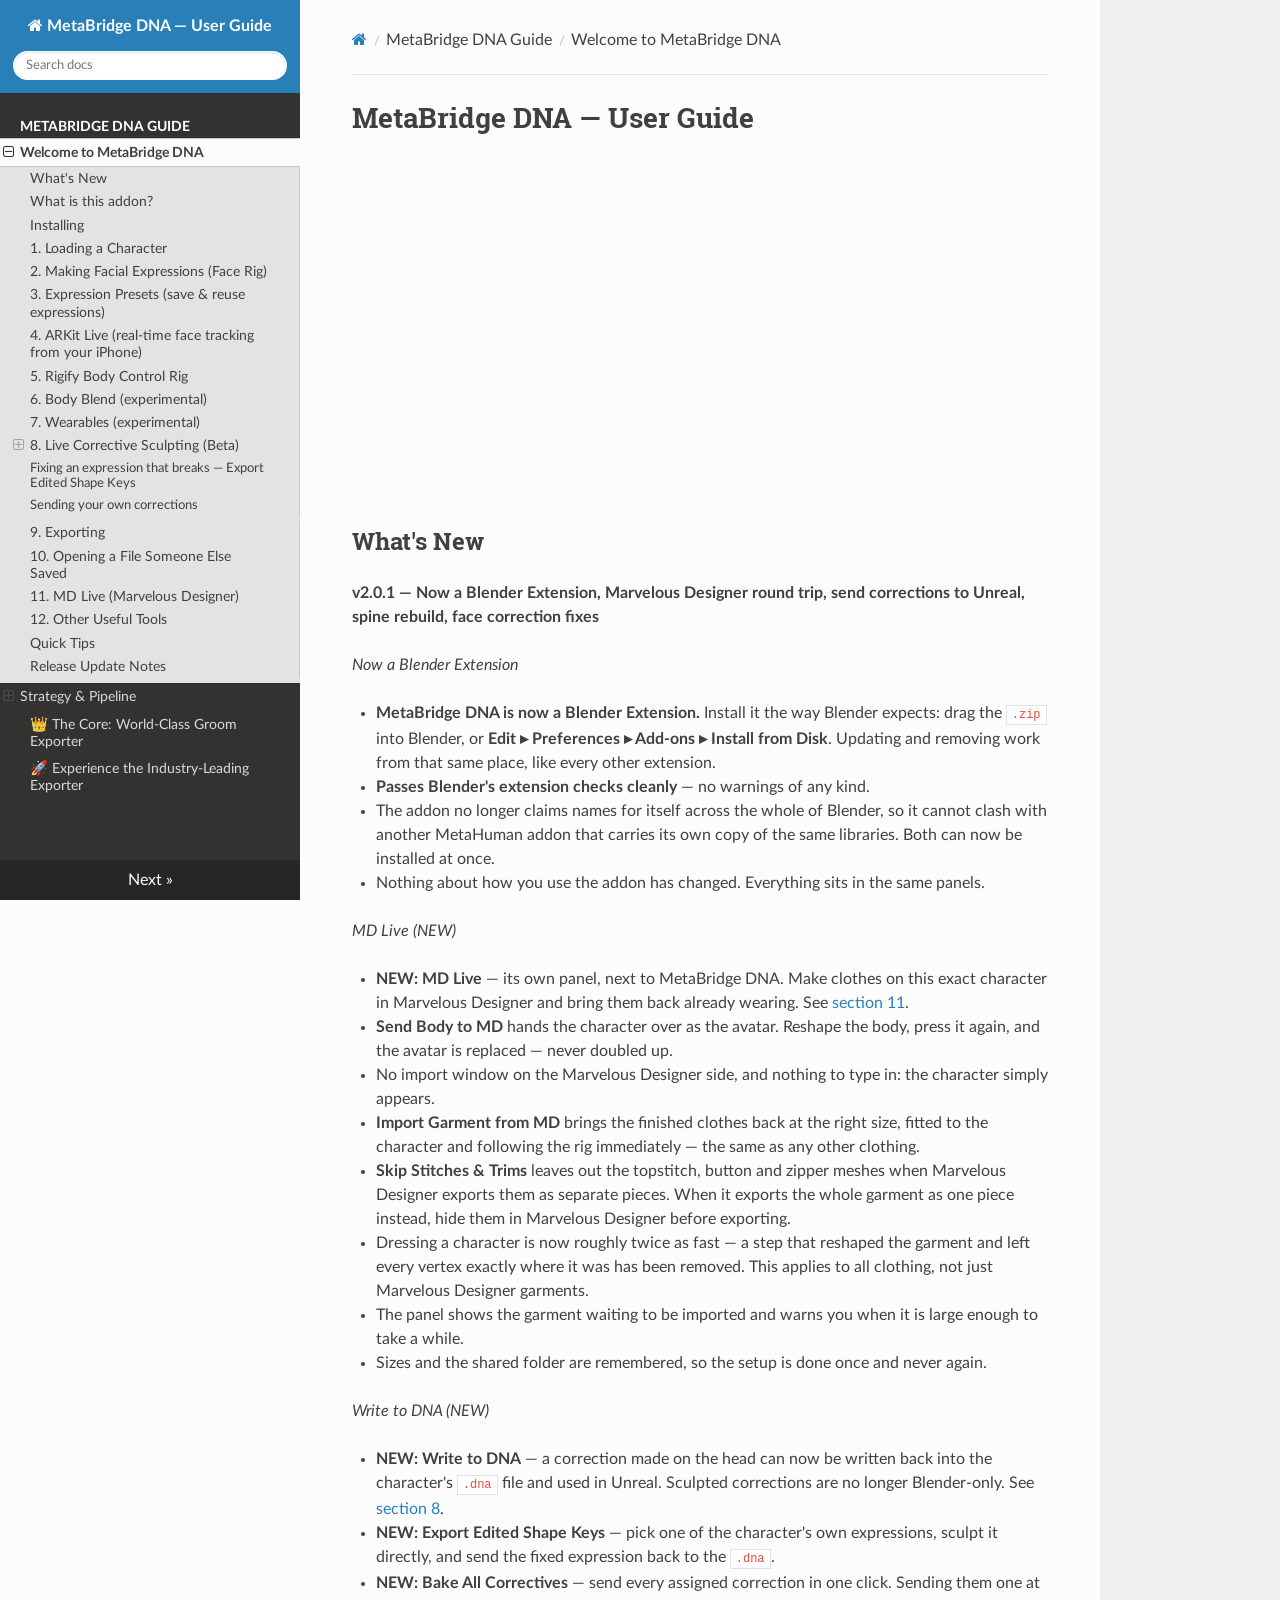
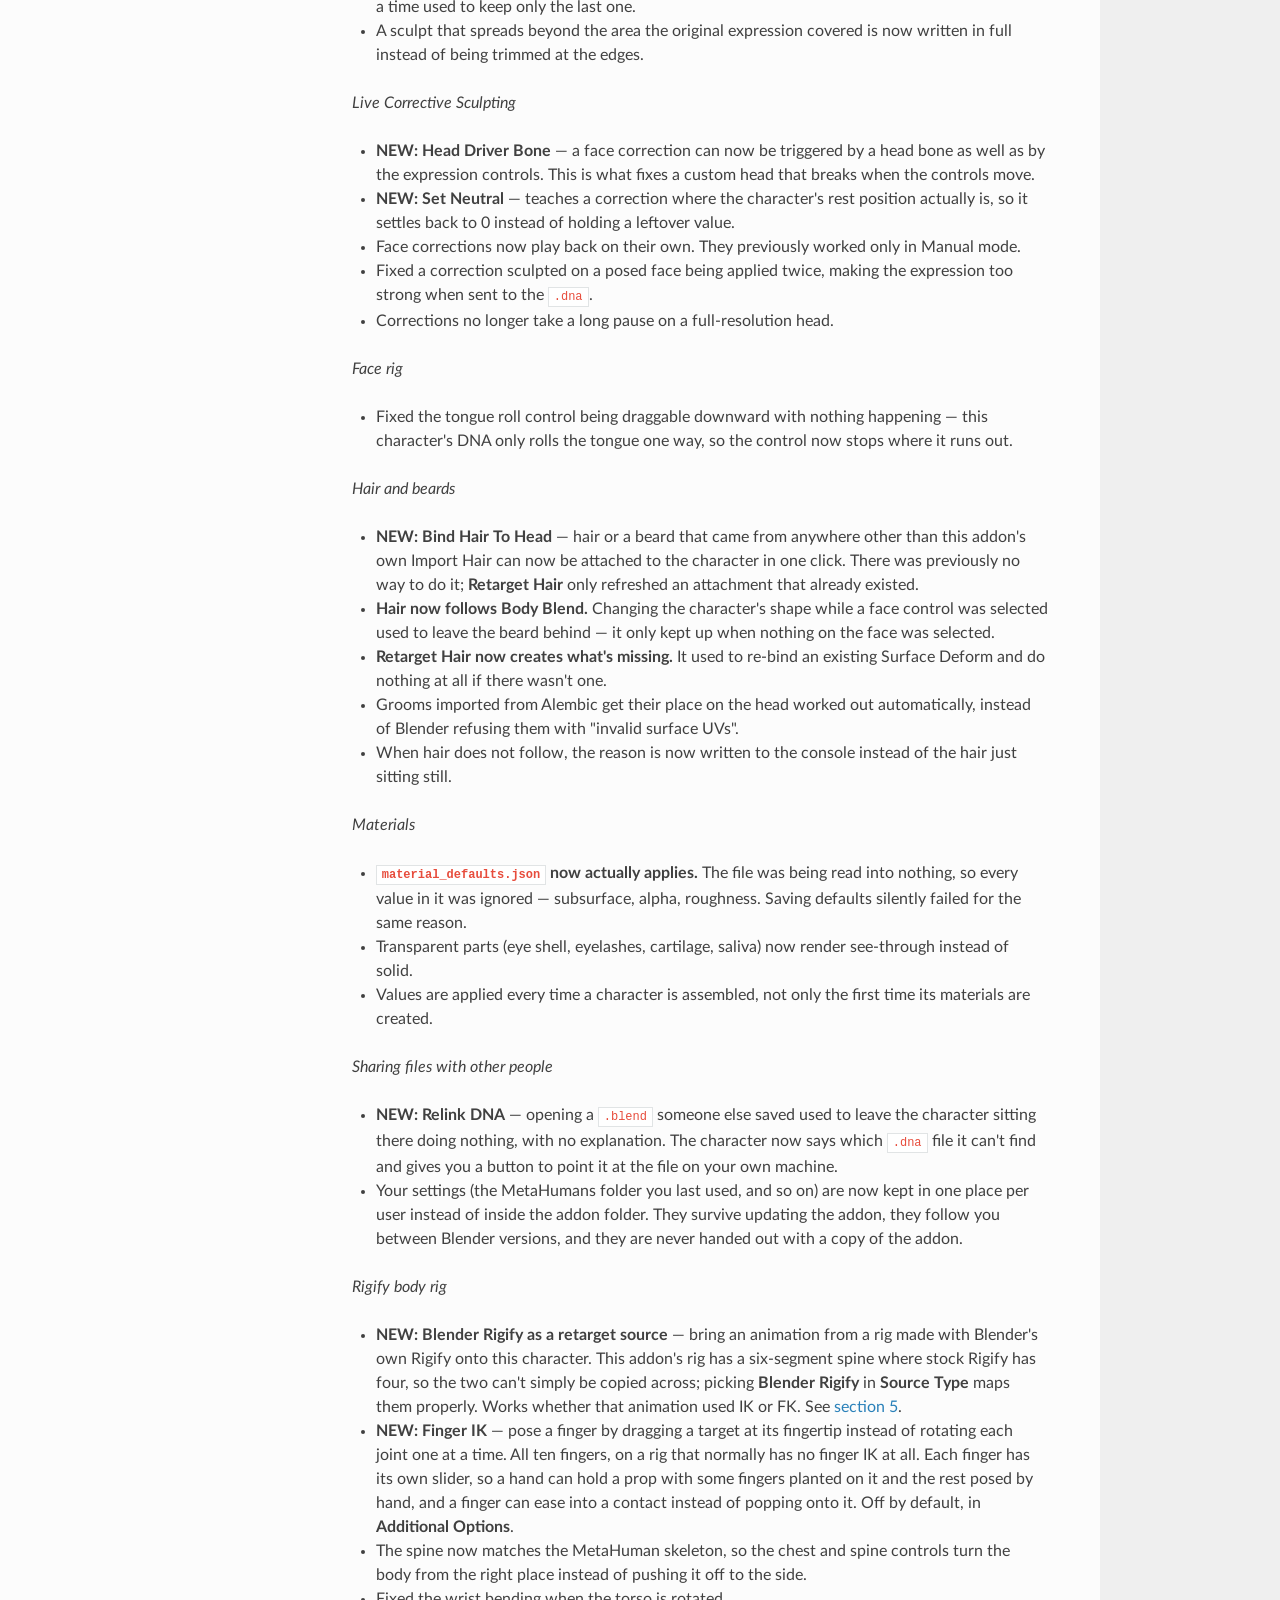
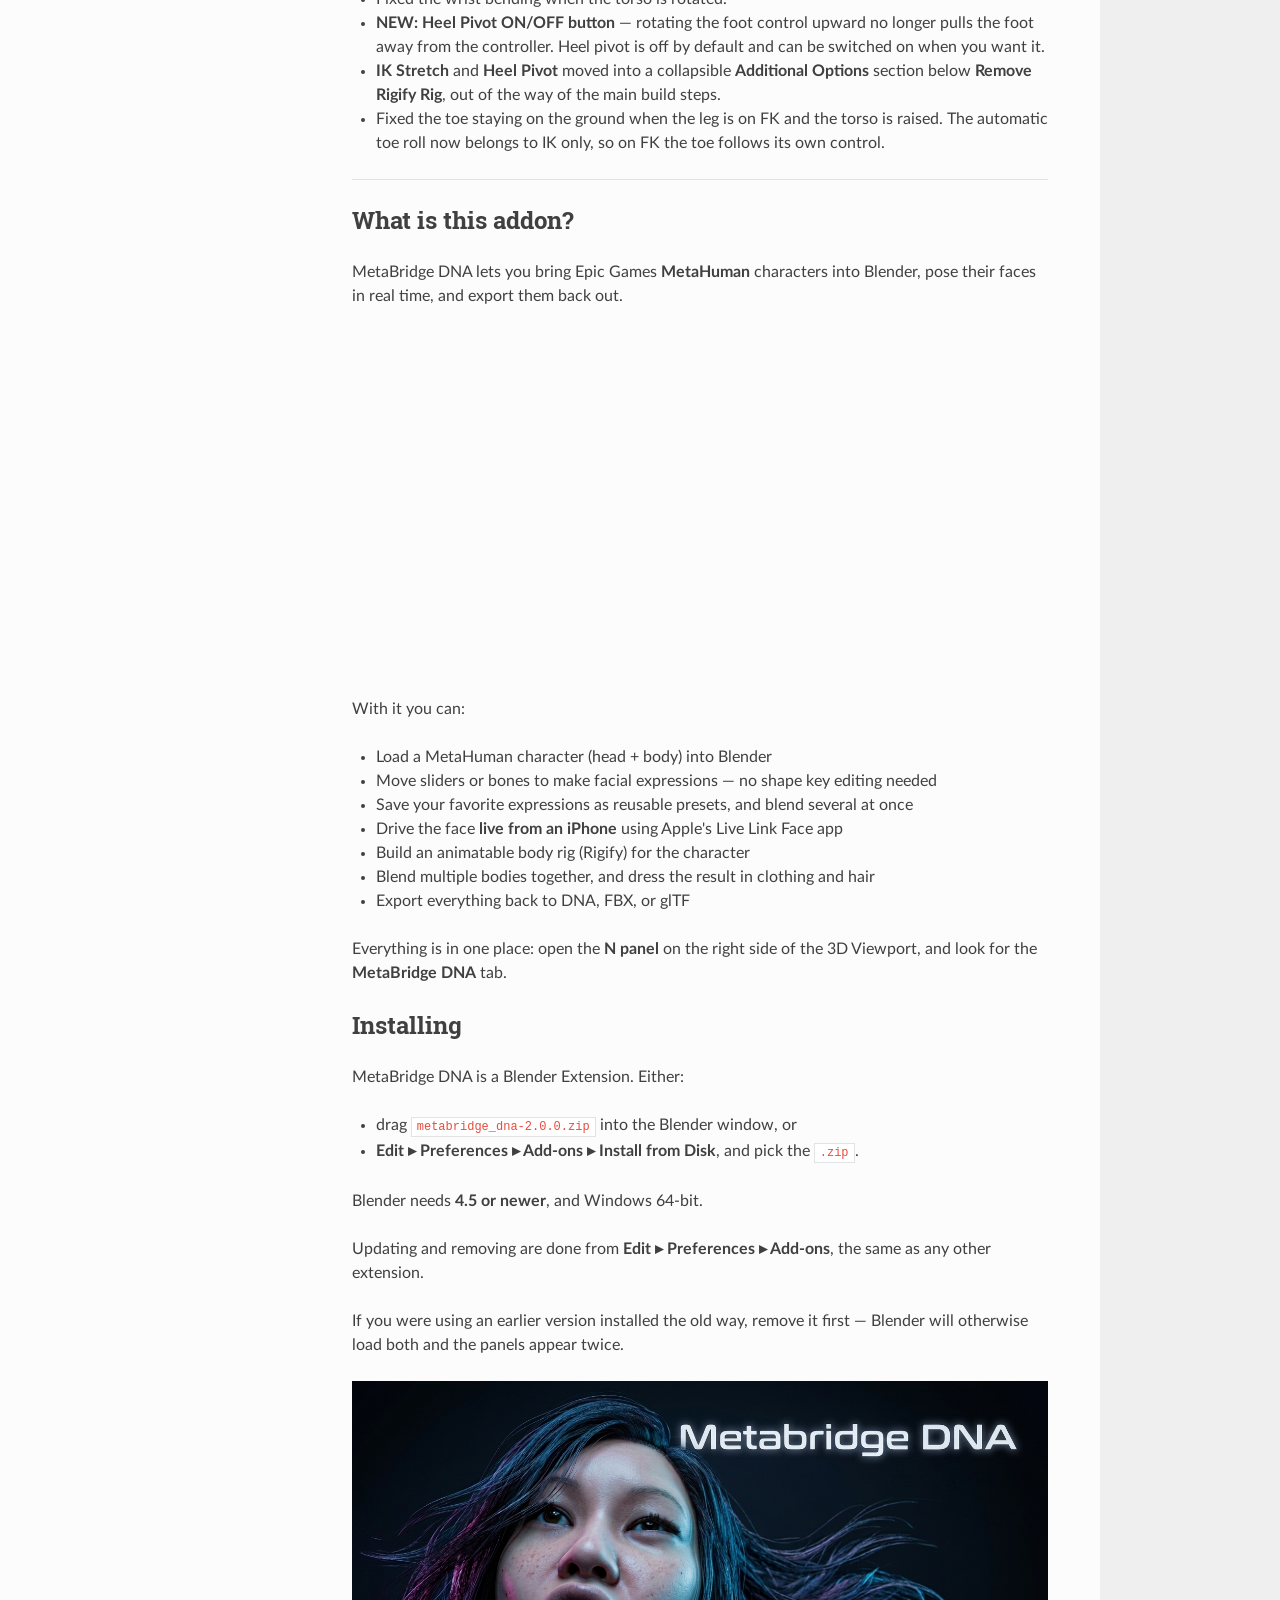
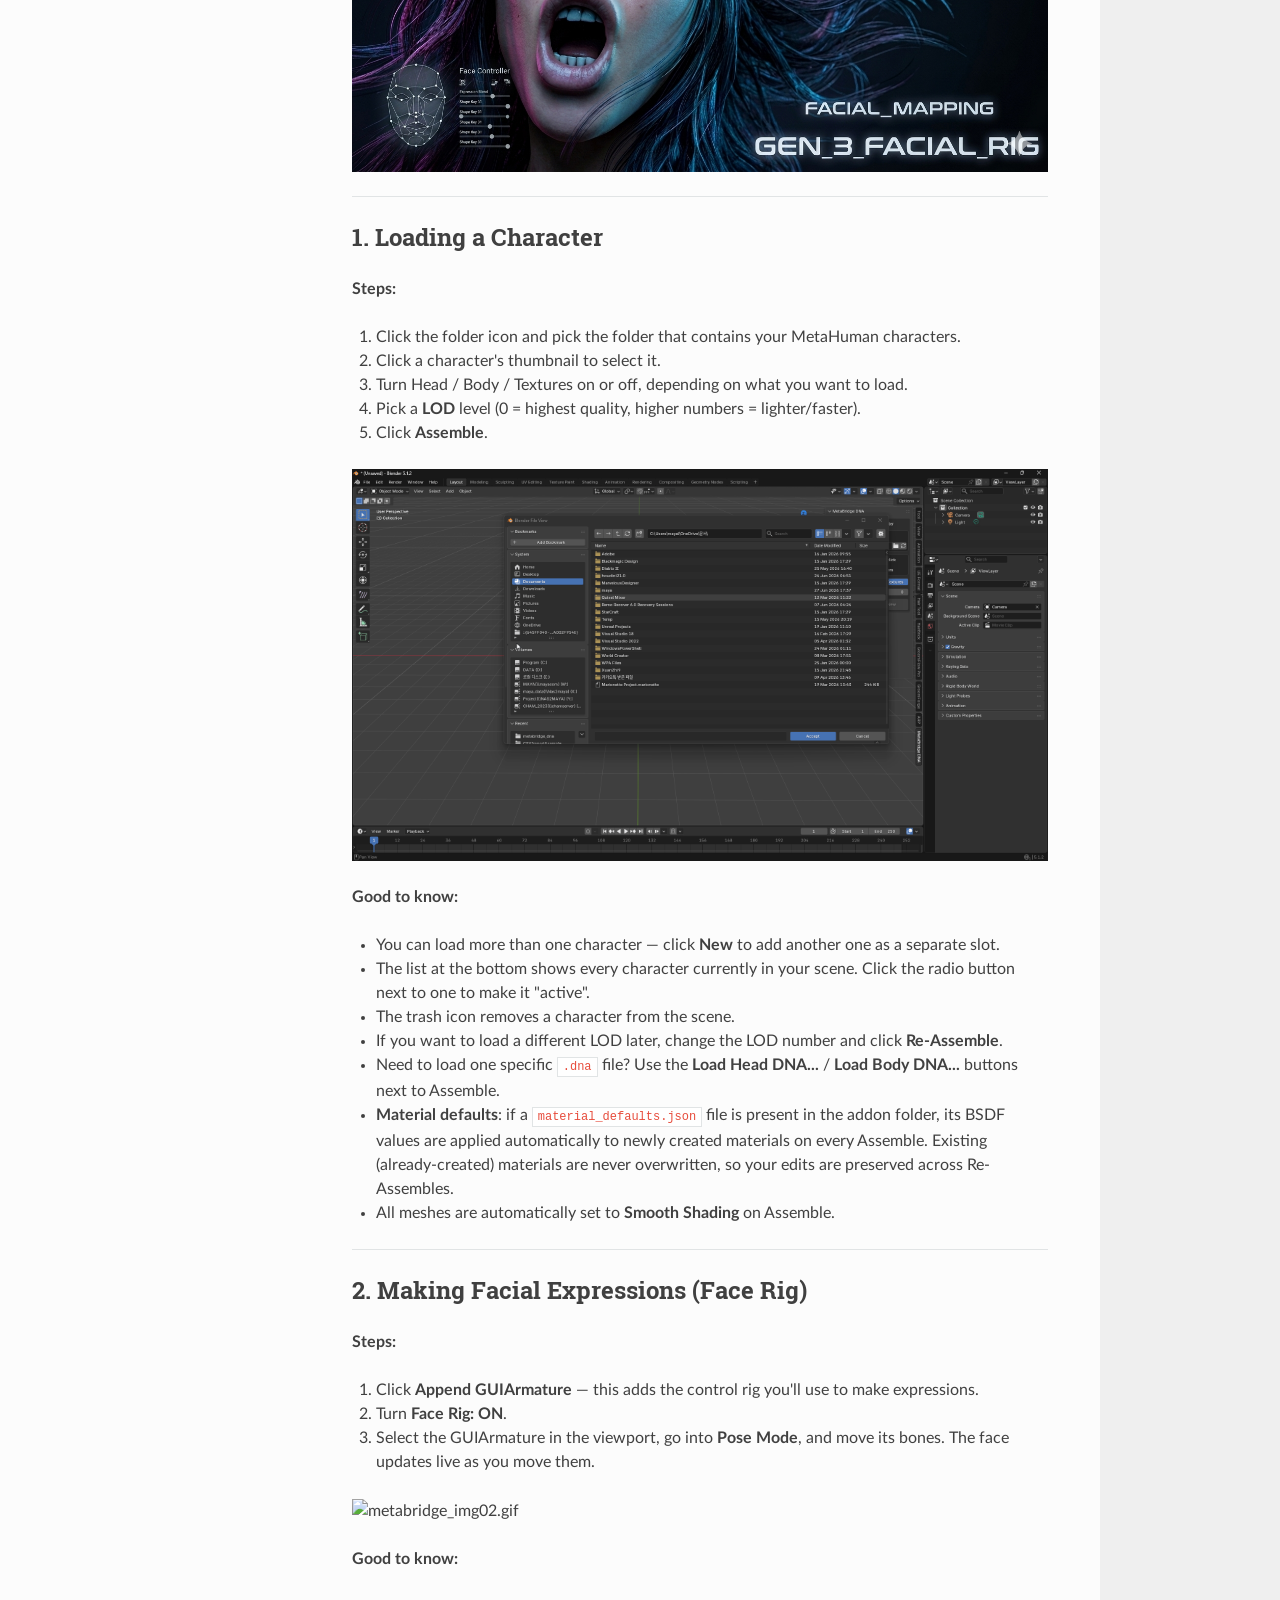
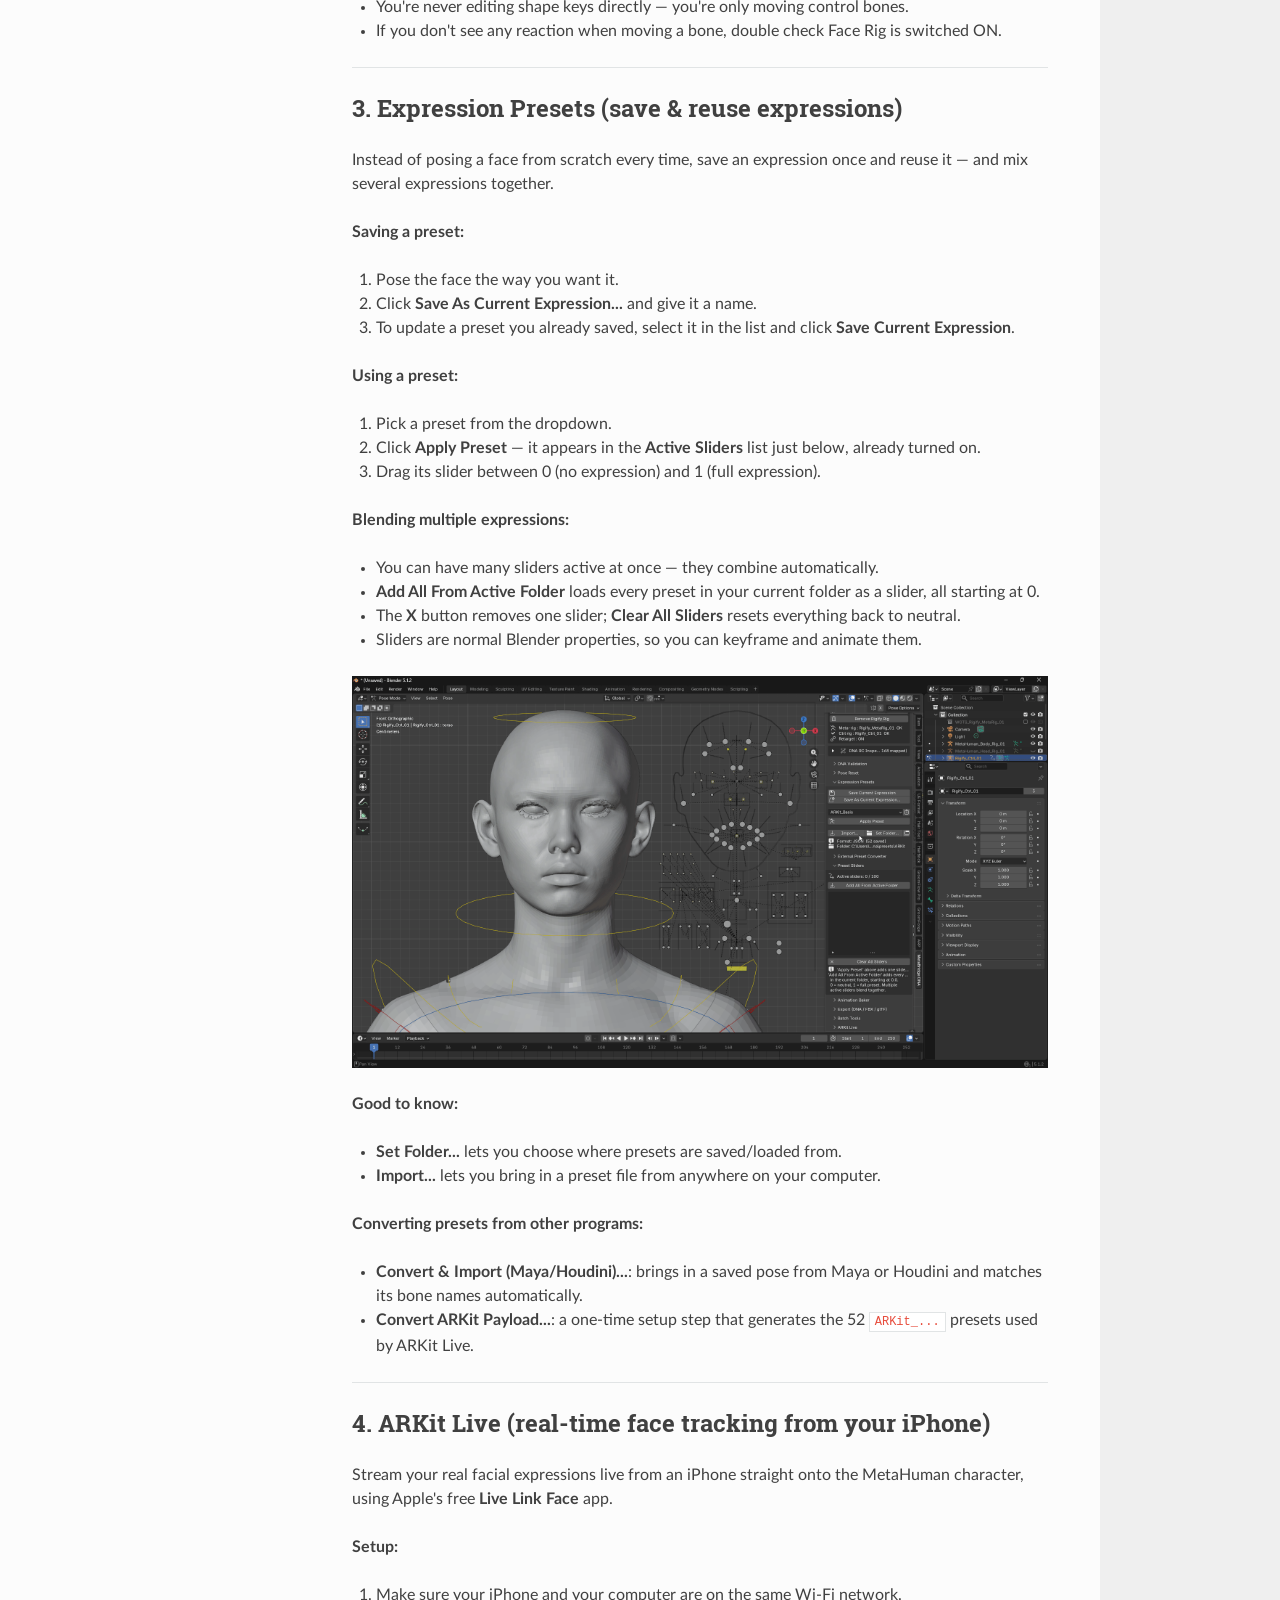
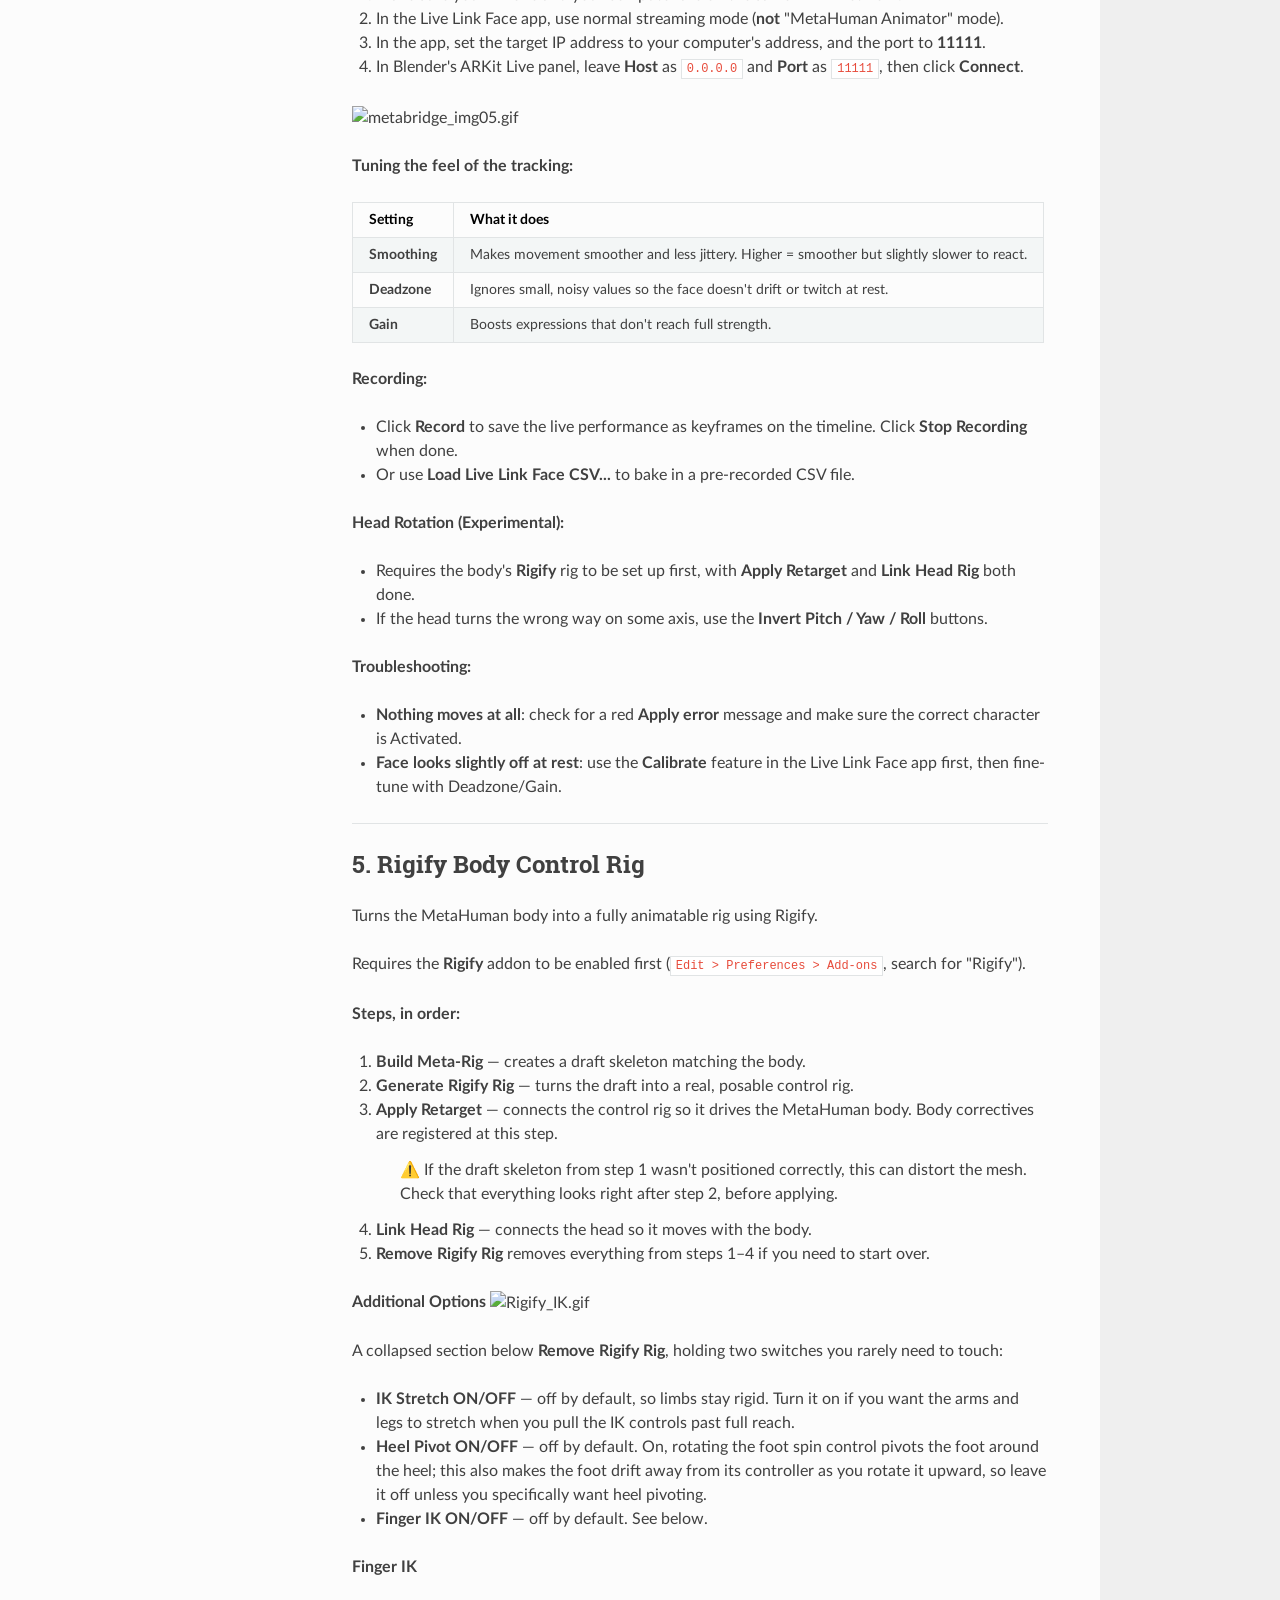
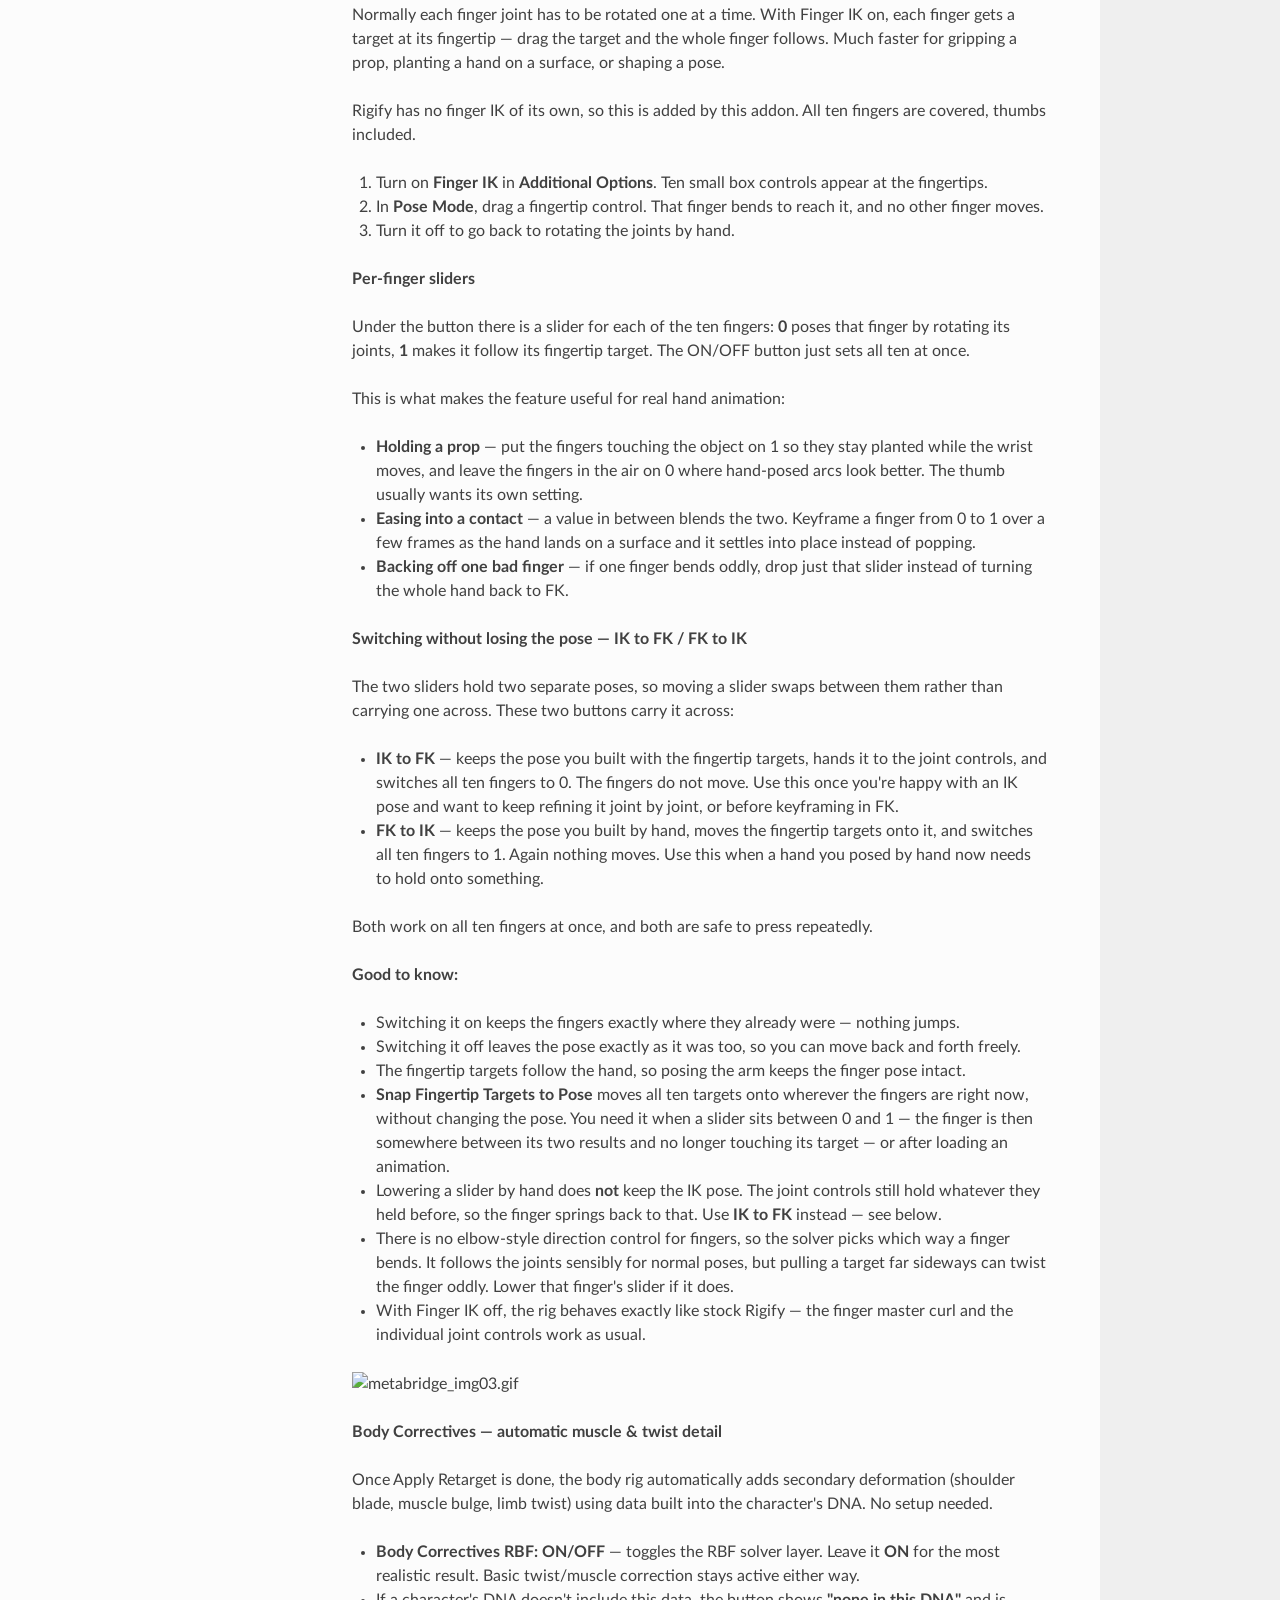
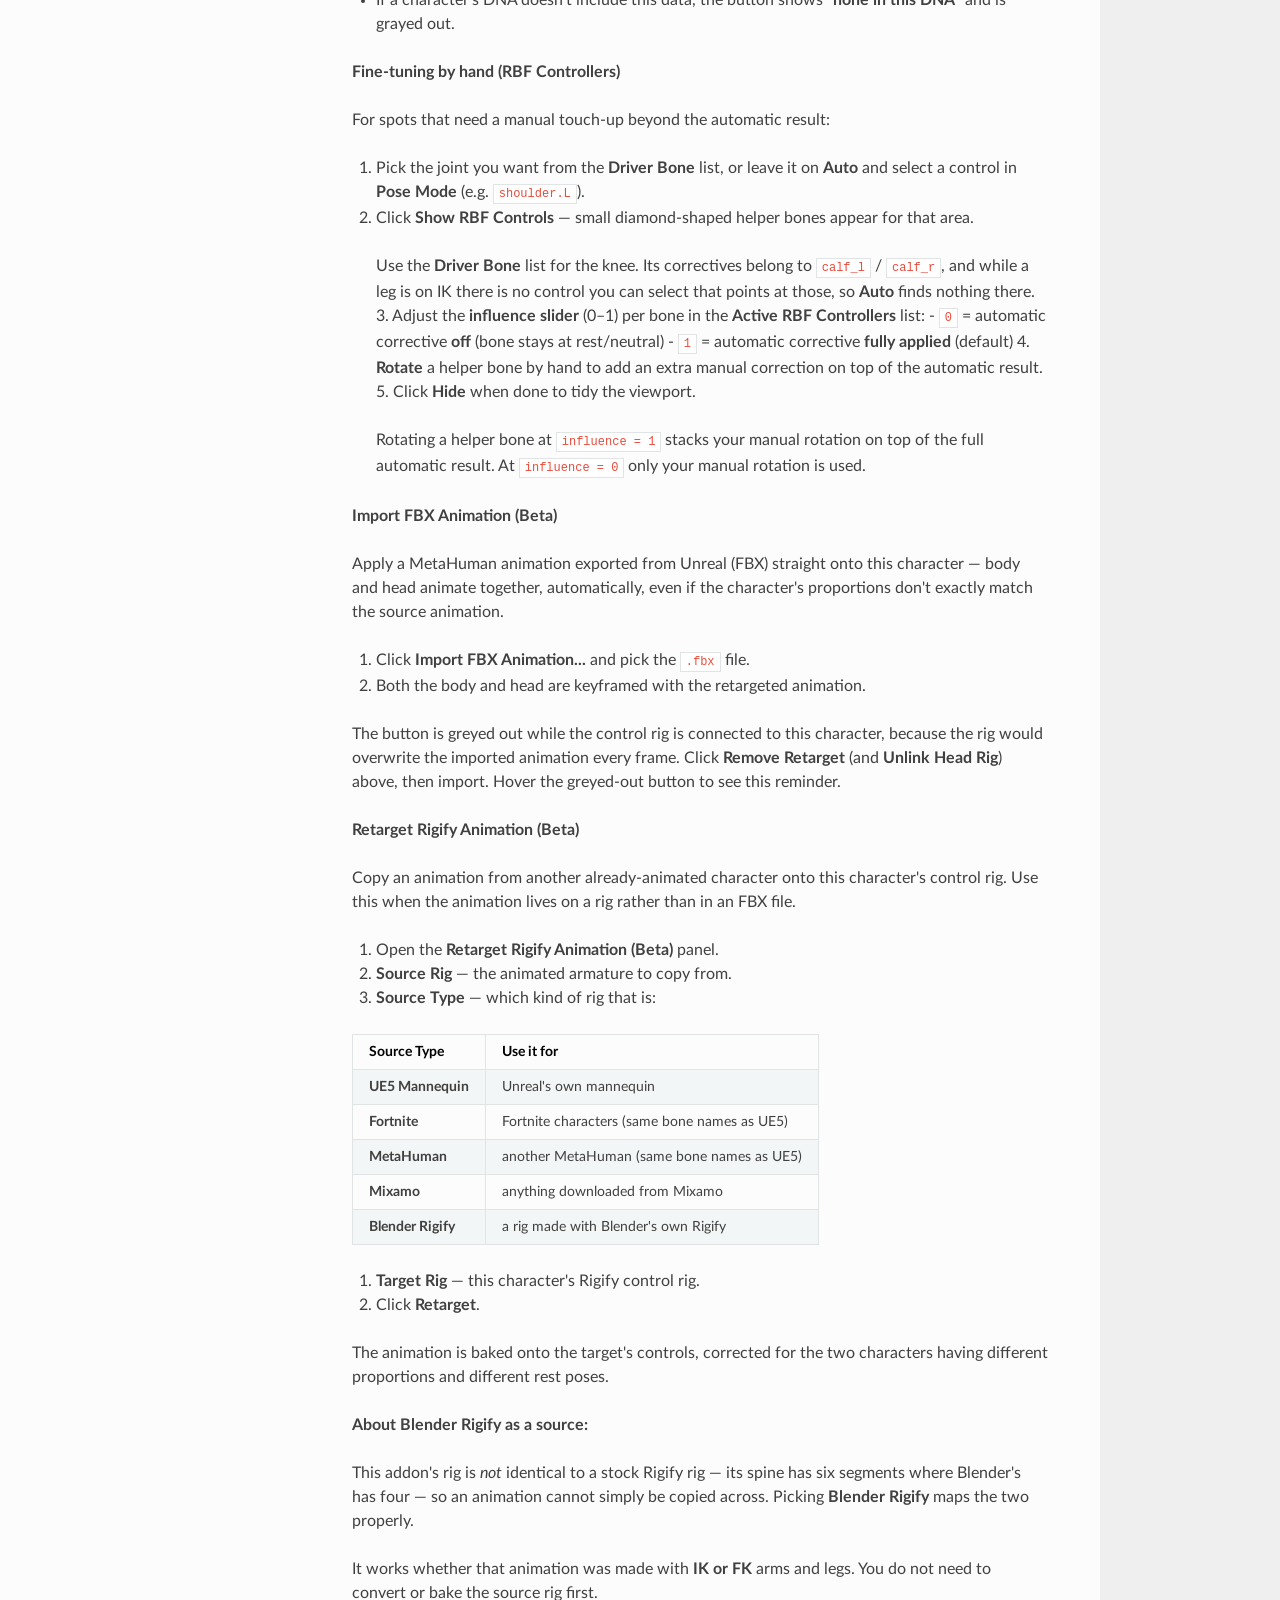
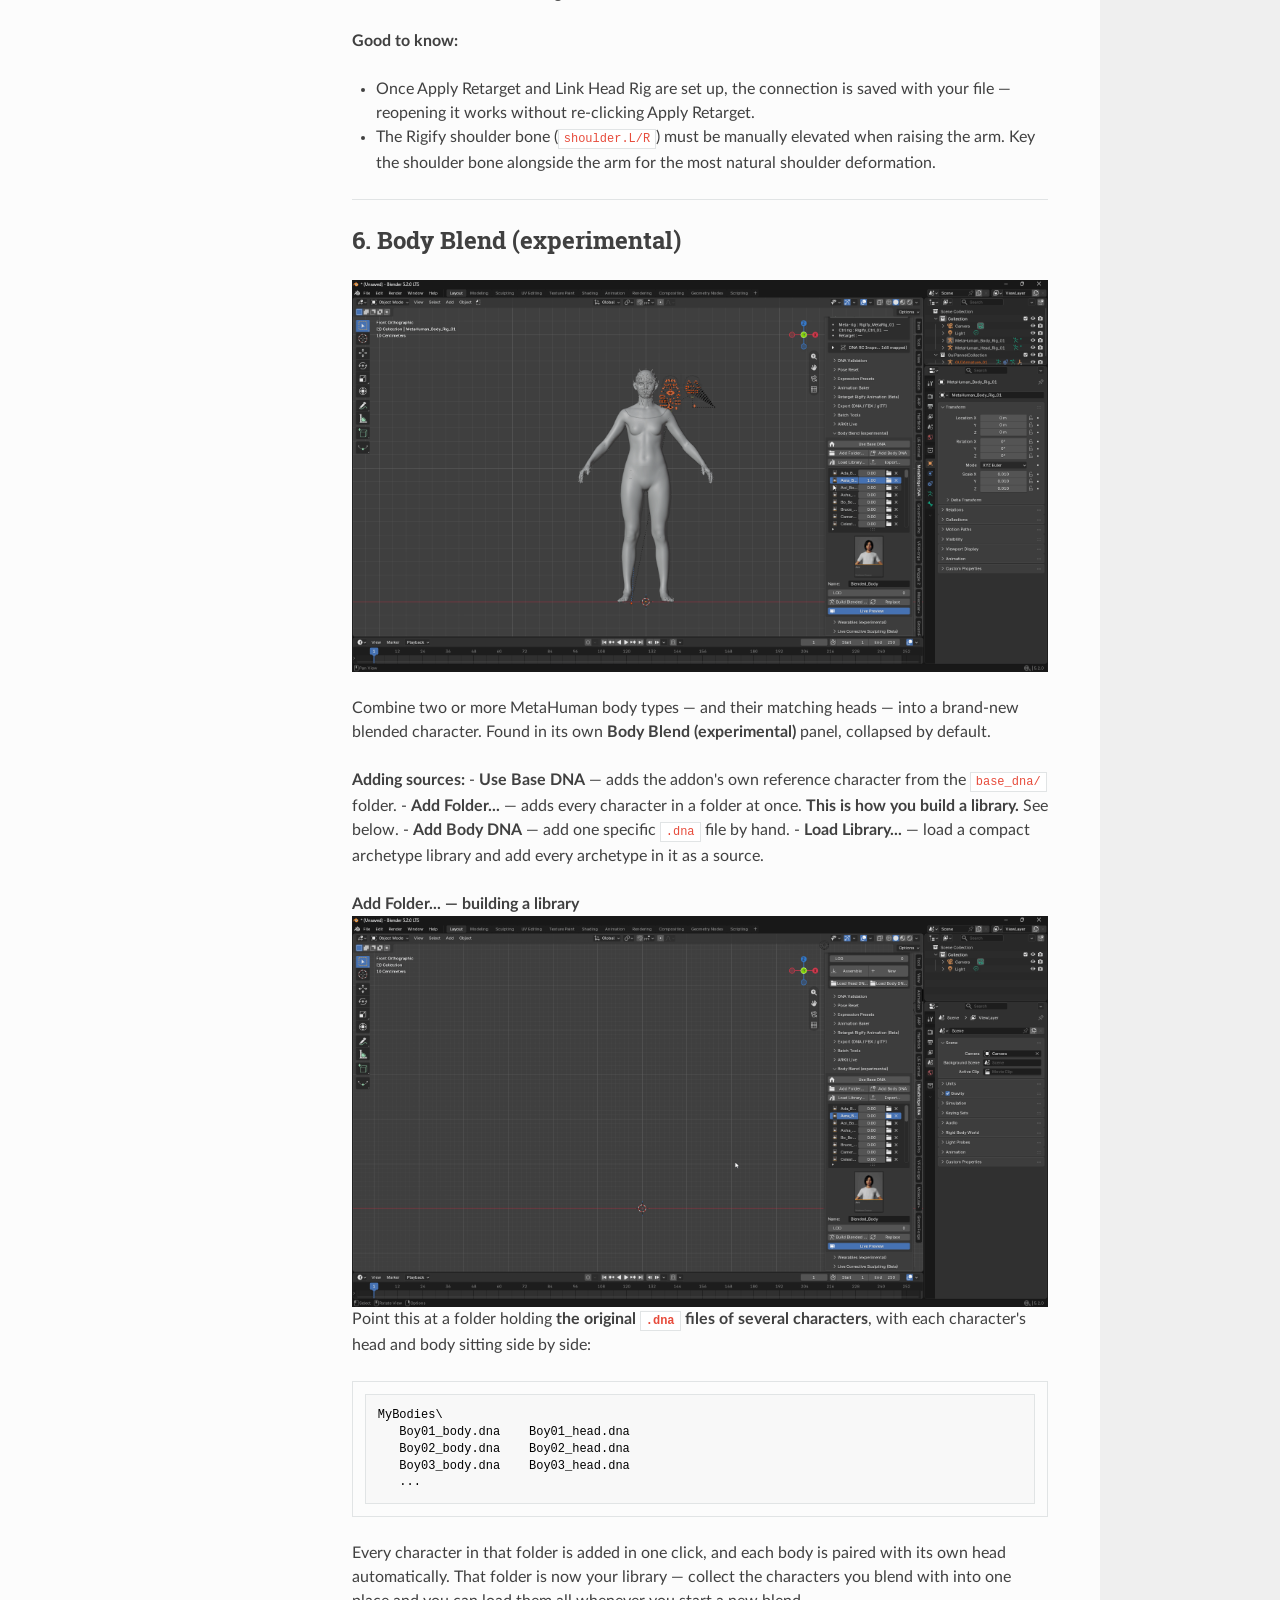
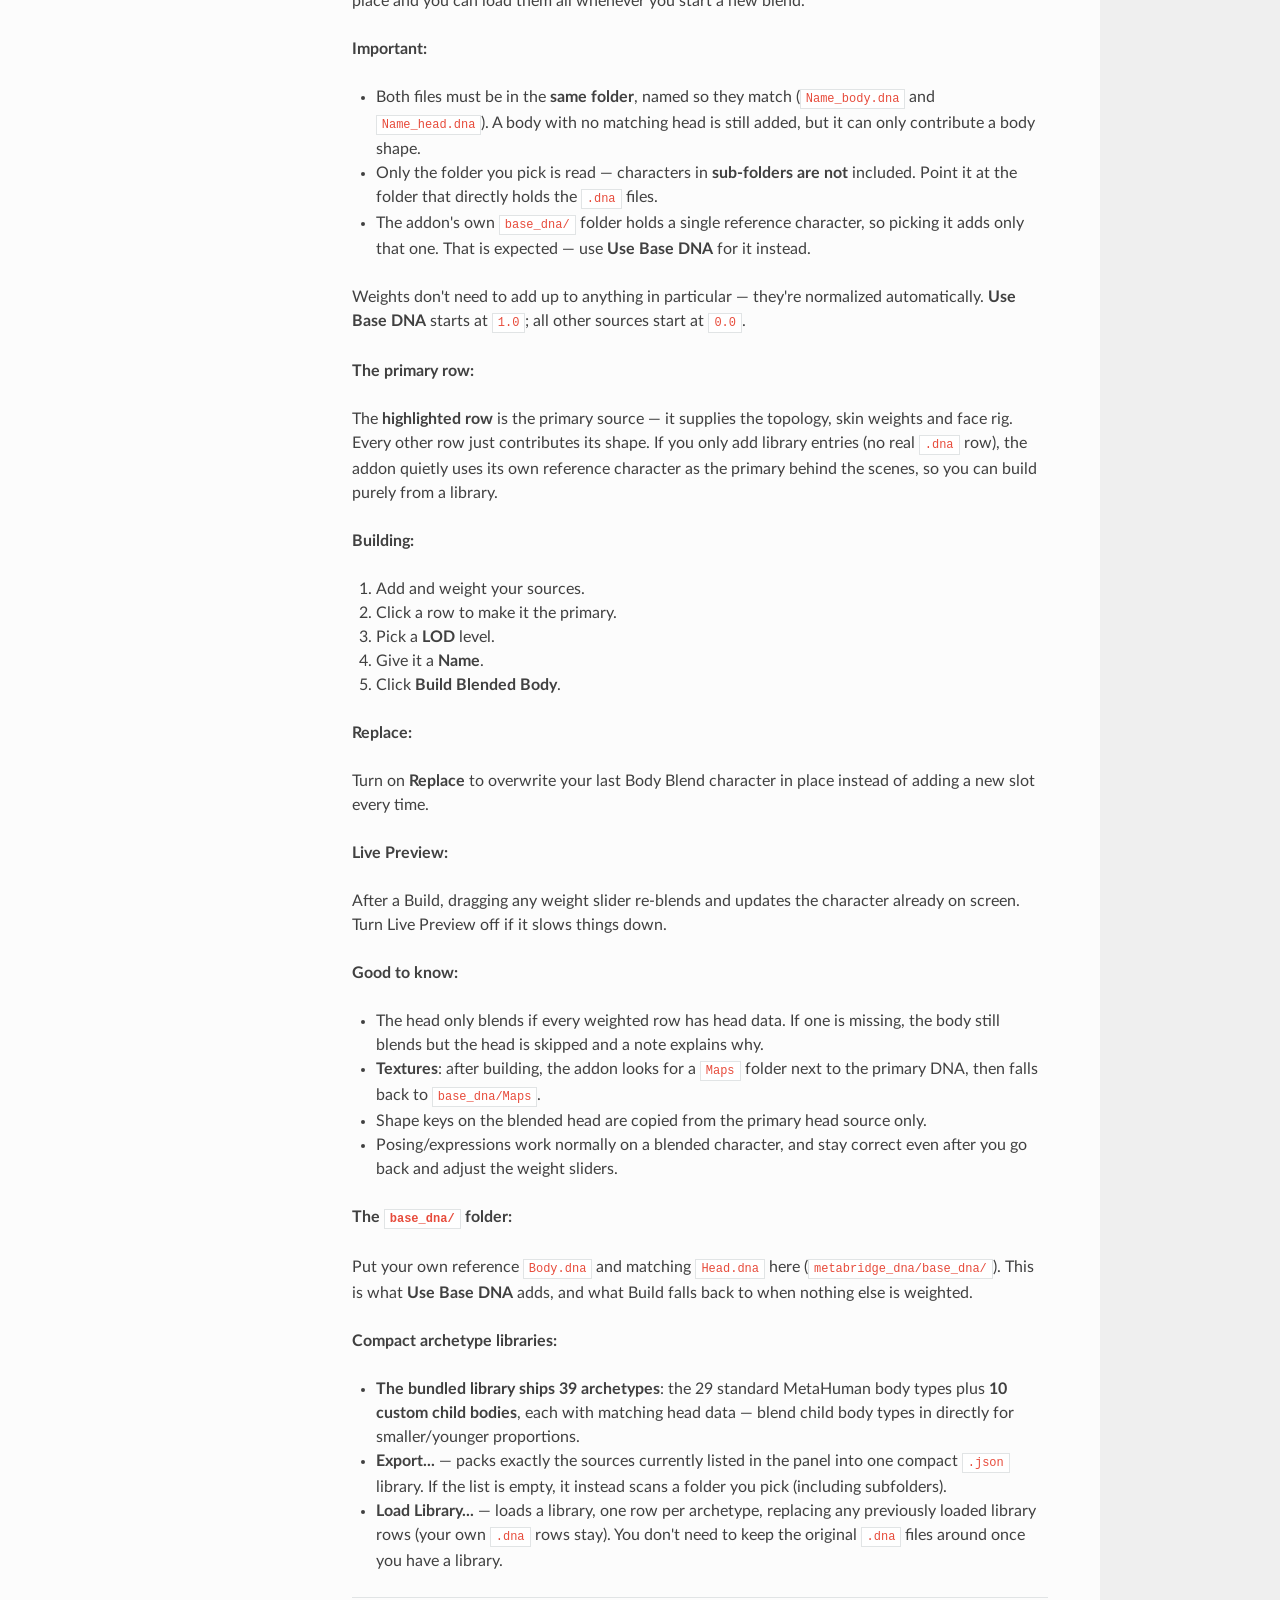
==== commit 8146e2d3: "Deployed 91596d7 with MkDocs version: 1.6.1" ====
--- a/index.html
+++ b/index.html
@@ -48,6 +48,8 @@
     </li>
     <li class="toctree-l2"><a class="reference internal" href="#what-is-this-addon">What is this addon?</a>
     </li>
+    <li class="toctree-l2"><a class="reference internal" href="#installing">Installing</a>
+    </li>
     <li class="toctree-l2"><a class="reference internal" href="#1-loading-a-character">1. Loading a Character</a>
     </li>
     <li class="toctree-l2"><a class="reference internal" href="#2-making-facial-expressions-face-rig">2. Making Facial Expressions (Face Rig)</a>
@@ -63,12 +65,24 @@
     <li class="toctree-l2"><a class="reference internal" href="#7-wearables-experimental">7. Wearables (experimental)</a>
     </li>
     <li class="toctree-l2"><a class="reference internal" href="#8-live-corrective-sculpting-beta">8. Live Corrective Sculpting (Beta)</a>
+        <ul>
+    <li class="toctree-l3"><a class="reference internal" href="#fixing-an-expression-that-breaks-export-edited-shape-keys">Fixing an expression that breaks — Export Edited Shape Keys</a>
+    </li>
+    <li class="toctree-l3"><a class="reference internal" href="#sending-your-own-corrections">Sending your own corrections</a>
+    </li>
+        </ul>
     </li>
     <li class="toctree-l2"><a class="reference internal" href="#9-exporting">9. Exporting</a>
     </li>
-    <li class="toctree-l2"><a class="reference internal" href="#10-other-useful-tools">10. Other Useful Tools</a>
+    <li class="toctree-l2"><a class="reference internal" href="#10-opening-a-file-someone-else-saved">10. Opening a File Someone Else Saved</a>
+    </li>
+    <li class="toctree-l2"><a class="reference internal" href="#11-md-live-marvelous-designer">11. MD Live (Marvelous Designer)</a>
+    </li>
+    <li class="toctree-l2"><a class="reference internal" href="#12-other-useful-tools">12. Other Useful Tools</a>
     </li>
     <li class="toctree-l2"><a class="reference internal" href="#quick-tips">Quick Tips</a>
+    </li>
+    <li class="toctree-l2"><a class="reference internal" href="#release-update-notes">Release Update Notes</a>
     </li>
     </ul>
                   </li>
@@ -106,7 +120,597 @@
             <div class="section" itemprop="articleBody">
               
                 <h1 id="metabridge-dna-user-guide">MetaBridge DNA — User Guide</h1>
+<div align="center">
+  <iframe width="640" height="360" src="https://www.youtube.com/embed/4FGSyQCPH8Q" title="Blender metabridge_dna addon" frameborder="0" allow="accelerometer; autoplay; clipboard-write; encrypted-media; gyroscope; picture-in-picture; web-share" referrerpolicy="strict-origin-when-cross-origin" allowfullscreen></iframe>
+</div>
+
 <h2 id="whats-new">What's New</h2>
+<p><strong>v2.0.1 — Now a Blender Extension, Marvelous Designer round trip, send corrections to Unreal, spine rebuild, face correction fixes</strong></p>
+<p><em>Now a Blender Extension</em></p>
+<ul>
+<li><strong>MetaBridge DNA is now a Blender Extension.</strong> Install it the way Blender expects: drag the <code>.zip</code> into Blender, or <strong>Edit ▸ Preferences ▸ Add-ons ▸ Install from Disk</strong>. Updating and removing work from that same place, like every other extension.</li>
+<li><strong>Passes Blender's extension checks cleanly</strong> — no warnings of any kind.</li>
+<li>The addon no longer claims names for itself across the whole of Blender, so it cannot clash with another MetaHuman addon that carries its own copy of the same libraries. Both can now be installed at once.</li>
+<li>Nothing about how you use the addon has changed. Everything sits in the same panels.</li>
+</ul>
+<p><em>MD Live (NEW)</em></p>
+<ul>
+<li><strong>NEW: MD Live</strong> — its own panel, next to MetaBridge DNA. Make clothes on this exact character in Marvelous Designer and bring them back already wearing. See <a href="#11-md-live-marvelous-designer">section 11</a>.</li>
+<li><strong>Send Body to MD</strong> hands the character over as the avatar. Reshape the body, press it again, and the avatar is replaced — never doubled up.</li>
+<li>No import window on the Marvelous Designer side, and nothing to type in: the character simply appears.</li>
+<li><strong>Import Garment from MD</strong> brings the finished clothes back at the right size, fitted to the character and following the rig immediately — the same as any other clothing.</li>
+<li><strong>Skip Stitches &amp; Trims</strong> leaves out the topstitch, button and zipper meshes when Marvelous Designer exports them as separate pieces. When it exports the whole garment as one piece instead, hide them in Marvelous Designer before exporting.</li>
+<li>Dressing a character is now roughly twice as fast — a step that reshaped the garment and left every vertex exactly where it was has been removed. This applies to all clothing, not just Marvelous Designer garments.</li>
+<li>The panel shows the garment waiting to be imported and warns you when it is large enough to take a while.</li>
+<li>Sizes and the shared folder are remembered, so the setup is done once and never again.</li>
+</ul>
+<p><em>Write to DNA (NEW)</em></p>
+<ul>
+<li><strong>NEW: Write to DNA</strong> — a correction made on the head can now be written back into the character's <code>.dna</code> file and used in Unreal. Sculpted corrections are no longer Blender-only. See <a href="#8-live-corrective-sculpting-beta">section 8</a>.</li>
+<li><strong>NEW: Export Edited Shape Keys</strong> — pick one of the character's own expressions, sculpt it directly, and send the fixed expression back to the <code>.dna</code>.</li>
+<li><strong>NEW: Bake All Correctives</strong> — send every assigned correction in one click. Sending them one at a time used to keep only the last one.</li>
+<li>A sculpt that spreads beyond the area the original expression covered is now written in full instead of being trimmed at the edges.</li>
+</ul>
+<p><em>Live Corrective Sculpting</em></p>
+<ul>
+<li><strong>NEW: Head Driver Bone</strong> — a face correction can now be triggered by a head bone as well as by the expression controls. This is what fixes a custom head that breaks when the controls move.</li>
+<li><strong>NEW: Set Neutral</strong> — teaches a correction where the character's rest position actually is, so it settles back to 0 instead of holding a leftover value.</li>
+<li>Face corrections now play back on their own. They previously worked only in Manual mode.</li>
+<li>Fixed a correction sculpted on a posed face being applied twice, making the expression too strong when sent to the <code>.dna</code>.</li>
+<li>Corrections no longer take a long pause on a full-resolution head.</li>
+</ul>
+<p><em>Face rig</em></p>
+<ul>
+<li>Fixed the tongue roll control being draggable downward with nothing happening — this character's DNA only rolls the tongue one way, so the control now stops where it runs out.</li>
+</ul>
+<p><em>Hair and beards</em></p>
+<ul>
+<li><strong>NEW: Bind Hair To Head</strong> — hair or a beard that came from anywhere other than this addon's own Import Hair can now be attached to the character in one click. There was previously no way to do it; <strong>Retarget Hair</strong> only refreshed an attachment that already existed.</li>
+<li><strong>Hair now follows Body Blend.</strong> Changing the character's shape while a face control was selected used to leave the beard behind — it only kept up when nothing on the face was selected.</li>
+<li><strong>Retarget Hair now creates what's missing.</strong> It used to re-bind an existing Surface Deform and do nothing at all if there wasn't one.</li>
+<li>Grooms imported from Alembic get their place on the head worked out automatically, instead of Blender refusing them with "invalid surface UVs".</li>
+<li>When hair does not follow, the reason is now written to the console instead of the hair just sitting still.</li>
+</ul>
+<p><em>Materials</em></p>
+<ul>
+<li><strong><code>material_defaults.json</code> now actually applies.</strong> The file was being read into nothing, so every value in it was ignored — subsurface, alpha, roughness. Saving defaults silently failed for the same reason.</li>
+<li>Transparent parts (eye shell, eyelashes, cartilage, saliva) now render see-through instead of solid.</li>
+<li>Values are applied every time a character is assembled, not only the first time its materials are created.</li>
+</ul>
+<p><em>Sharing files with other people</em></p>
+<ul>
+<li><strong>NEW: Relink DNA</strong> — opening a <code>.blend</code> someone else saved used to leave the character sitting there doing nothing, with no explanation. The character now says which <code>.dna</code> file it can't find and gives you a button to point it at the file on your own machine.</li>
+<li>Your settings (the MetaHumans folder you last used, and so on) are now kept in one place per user instead of inside the addon folder. They survive updating the addon, they follow you between Blender versions, and they are never handed out with a copy of the addon.</li>
+</ul>
+<p><em>Rigify body rig</em></p>
+<ul>
+<li><strong>NEW: Blender Rigify as a retarget source</strong> — bring an animation from a rig made with Blender's own Rigify onto this character. This addon's rig has a six-segment spine where stock Rigify has four, so the two can't simply be copied across; picking <strong>Blender Rigify</strong> in <strong>Source Type</strong> maps them properly. Works whether that animation used IK or FK. See <a href="#5-rigify-body-control-rig">section 5</a>.</li>
+<li><strong>NEW: Finger IK</strong> — pose a finger by dragging a target at its fingertip instead of rotating each joint one at a time. All ten fingers, on a rig that normally has no finger IK at all. Each finger has its own slider, so a hand can hold a prop with some fingers planted on it and the rest posed by hand, and a finger can ease into a contact instead of popping onto it. Off by default, in <strong>Additional Options</strong>.</li>
+<li>The spine now matches the MetaHuman skeleton, so the chest and spine controls turn the body from the right place instead of pushing it off to the side.</li>
+<li>Fixed the wrist bending when the torso is rotated.</li>
+<li><strong>NEW: Heel Pivot ON/OFF button</strong> — rotating the foot control upward no longer pulls the foot away from the controller. Heel pivot is off by default and can be switched on when you want it.</li>
+<li><strong>IK Stretch</strong> and <strong>Heel Pivot</strong> moved into a collapsible <strong>Additional Options</strong> section below <strong>Remove Rigify Rig</strong>, out of the way of the main build steps.</li>
+<li>Fixed the toe staying on the ground when the leg is on FK and the torso is raised. The automatic toe roll now belongs to IK only, so on FK the toe follows its own control.</li>
+</ul>
+<hr />
+<h2 id="what-is-this-addon">What is this addon?</h2>
+<p>MetaBridge DNA lets you bring Epic Games <strong>MetaHuman</strong> characters into Blender, pose their faces in real time, and export them back out.</p>
+<div align="center"><iframe width="640" height="360" src="https://www.youtube.com/embed/rnNuLmuO7JE" title="Load MetaHuman DNA to Instant ARKit Controllers (No Shape Keys!)" frameborder="0" allow="accelerometer; autoplay; clipboard-write; encrypted-media; gyroscope; picture-in-picture; web-share" referrerpolicy="strict-origin-when-cross-origin" allowfullscreen></iframe></div>
+
+<p>With it you can:</p>
+<ul>
+<li>Load a MetaHuman character (head + body) into Blender</li>
+<li>Move sliders or bones to make facial expressions — no shape key editing needed</li>
+<li>Save your favorite expressions as reusable presets, and blend several at once</li>
+<li>Drive the face <strong>live from an iPhone</strong> using Apple's Live Link Face app</li>
+<li>Build an animatable body rig (Rigify) for the character</li>
+<li>Blend multiple bodies together, and dress the result in clothing and hair</li>
+<li>Export everything back to DNA, FBX, or glTF</li>
+</ul>
+<p>Everything is in one place: open the <strong>N panel</strong> on the right side of the 3D Viewport, and look for the <strong>MetaBridge DNA</strong> tab.</p>
+<h2 id="installing">Installing</h2>
+<p>MetaBridge DNA is a Blender Extension. Either:</p>
+<ul>
+<li>drag <code>metabridge_dna-2.0.0.zip</code> into the Blender window, or</li>
+<li><strong>Edit ▸ Preferences ▸ Add-ons ▸ Install from Disk</strong>, and pick the <code>.zip</code>.</li>
+</ul>
+<p>Blender needs <strong>4.5 or newer</strong>, and Windows 64-bit.</p>
+<p>Updating and removing are done from <strong>Edit ▸ Preferences ▸ Add-ons</strong>, the same as any other extension.</p>
+<p>If you were using an earlier version installed the old way, remove it first — Blender will otherwise load both and the panels appear twice.</p>
+<p><img alt="metabridge_dna01.png" src="assets/metabridge_dna01.png" /></p>
+<hr />
+<h2 id="1-loading-a-character">1. Loading a Character</h2>
+<p><strong>Steps:</strong></p>
+<ol>
+<li>Click the folder icon and pick the folder that contains your MetaHuman characters.</li>
+<li>Click a character's thumbnail to select it.</li>
+<li>Turn Head / Body / Textures on or off, depending on what you want to load.</li>
+<li>Pick a <strong>LOD</strong> level (0 = highest quality, higher numbers = lighter/faster).</li>
+<li>Click <strong>Assemble</strong>.</li>
+</ol>
+<p><img alt="metabridge_img01.gif" src="assets/metabridge_img01.gif" /></p>
+<p><strong>Good to know:</strong></p>
+<ul>
+<li>You can load more than one character — click <strong>New</strong> to add another one as a separate slot.</li>
+<li>The list at the bottom shows every character currently in your scene. Click the radio button next to one to make it "active".</li>
+<li>The trash icon removes a character from the scene.</li>
+<li>If you want to load a different LOD later, change the LOD number and click <strong>Re-Assemble</strong>.</li>
+<li>Need to load one specific <code>.dna</code> file? Use the <strong>Load Head DNA...</strong> / <strong>Load Body DNA...</strong> buttons next to Assemble.</li>
+<li><strong>Material defaults</strong>: if a <code>material_defaults.json</code> file is present in the addon folder, its BSDF values are applied automatically to newly created materials on every Assemble. Existing (already-created) materials are never overwritten, so your edits are preserved across Re-Assembles.</li>
+<li>All meshes are automatically set to <strong>Smooth Shading</strong> on Assemble.</li>
+</ul>
+<hr />
+<h2 id="2-making-facial-expressions-face-rig">2. Making Facial Expressions (Face Rig)</h2>
+<p><strong>Steps:</strong></p>
+<ol>
+<li>Click <strong>Append GUIArmature</strong> — this adds the control rig you'll use to make expressions.</li>
+<li>Turn <strong>Face Rig: ON</strong>.</li>
+<li>Select the GUIArmature in the viewport, go into <strong>Pose Mode</strong>, and move its bones. The face updates live as you move them.</li>
+</ol>
+<p><img alt="metabridge_img02.gif" src="assets/metabridge_img02.gif" /></p>
+<p><strong>Good to know:</strong></p>
+<ul>
+<li>You're never editing shape keys directly — you're only moving control bones.</li>
+<li>If you don't see any reaction when moving a bone, double check Face Rig is switched ON.</li>
+</ul>
+<hr />
+<h2 id="3-expression-presets-save-reuse-expressions">3. Expression Presets (save &amp; reuse expressions)</h2>
+<p>Instead of posing a face from scratch every time, save an expression once and reuse it — and mix several expressions together.</p>
+<p><strong>Saving a preset:</strong></p>
+<ol>
+<li>Pose the face the way you want it.</li>
+<li>Click <strong>Save As Current Expression...</strong> and give it a name.</li>
+<li>To update a preset you already saved, select it in the list and click <strong>Save Current Expression</strong>.</li>
+</ol>
+<p><strong>Using a preset:</strong></p>
+<ol>
+<li>Pick a preset from the dropdown.</li>
+<li>Click <strong>Apply Preset</strong> — it appears in the <strong>Active Sliders</strong> list just below, already turned on.</li>
+<li>Drag its slider between 0 (no expression) and 1 (full expression).</li>
+</ol>
+<p><strong>Blending multiple expressions:</strong></p>
+<ul>
+<li>You can have many sliders active at once — they combine automatically.</li>
+<li><strong>Add All From Active Folder</strong> loads every preset in your current folder as a slider, all starting at 0.</li>
+<li>The <strong>X</strong> button removes one slider; <strong>Clear All Sliders</strong> resets everything back to neutral.</li>
+<li>Sliders are normal Blender properties, so you can keyframe and animate them.</li>
+</ul>
+<p><img alt="metabridge_img04.gif" src="assets/metabridge_img04.gif" /></p>
+<p><strong>Good to know:</strong></p>
+<ul>
+<li><strong>Set Folder...</strong> lets you choose where presets are saved/loaded from.</li>
+<li><strong>Import...</strong> lets you bring in a preset file from anywhere on your computer.</li>
+</ul>
+<p><strong>Converting presets from other programs:</strong></p>
+<ul>
+<li><strong>Convert &amp; Import (Maya/Houdini)...</strong>: brings in a saved pose from Maya or Houdini and matches its bone names automatically.</li>
+<li><strong>Convert ARKit Payload...</strong>: a one-time setup step that generates the 52 <code>ARKit_...</code> presets used by ARKit Live.</li>
+</ul>
+<hr />
+<h2 id="4-arkit-live-real-time-face-tracking-from-your-iphone">4. ARKit Live (real-time face tracking from your iPhone)</h2>
+<p>Stream your real facial expressions live from an iPhone straight onto the MetaHuman character, using Apple's free <strong>Live Link Face</strong> app.</p>
+<p><strong>Setup:</strong></p>
+<ol>
+<li>Make sure your iPhone and your computer are on the same Wi-Fi network.</li>
+<li>In the Live Link Face app, use normal streaming mode (<strong>not</strong> "MetaHuman Animator" mode).</li>
+<li>In the app, set the target IP address to your computer's address, and the port to <strong>11111</strong>.</li>
+<li>In Blender's ARKit Live panel, leave <strong>Host</strong> as <code>0.0.0.0</code> and <strong>Port</strong> as <code>11111</code>, then click <strong>Connect</strong>.</li>
+</ol>
+<p><img alt="metabridge_img05.gif" src="assets/metabridge_img05.gif" /></p>
+<p><strong>Tuning the feel of the tracking:</strong></p>
+<table>
+<thead>
+<tr>
+<th>Setting</th>
+<th>What it does</th>
+</tr>
+</thead>
+<tbody>
+<tr>
+<td><strong>Smoothing</strong></td>
+<td>Makes movement smoother and less jittery. Higher = smoother but slightly slower to react.</td>
+</tr>
+<tr>
+<td><strong>Deadzone</strong></td>
+<td>Ignores small, noisy values so the face doesn't drift or twitch at rest.</td>
+</tr>
+<tr>
+<td><strong>Gain</strong></td>
+<td>Boosts expressions that don't reach full strength.</td>
+</tr>
+</tbody>
+</table>
+<p><strong>Recording:</strong></p>
+<ul>
+<li>Click <strong>Record</strong> to save the live performance as keyframes on the timeline. Click <strong>Stop Recording</strong> when done.</li>
+<li>Or use <strong>Load Live Link Face CSV...</strong> to bake in a pre-recorded CSV file.</li>
+</ul>
+<p><strong>Head Rotation (Experimental):</strong></p>
+<ul>
+<li>Requires the body's <strong>Rigify</strong> rig to be set up first, with <strong>Apply Retarget</strong> and <strong>Link Head Rig</strong> both done.</li>
+<li>If the head turns the wrong way on some axis, use the <strong>Invert Pitch / Yaw / Roll</strong> buttons.</li>
+</ul>
+<p><strong>Troubleshooting:</strong></p>
+<ul>
+<li><strong>Nothing moves at all</strong>: check for a red <strong>Apply error</strong> message and make sure the correct character is Activated.</li>
+<li><strong>Face looks slightly off at rest</strong>: use the <strong>Calibrate</strong> feature in the Live Link Face app first, then fine-tune with Deadzone/Gain.</li>
+</ul>
+<hr />
+<h2 id="5-rigify-body-control-rig">5. Rigify Body Control Rig</h2>
+<p>Turns the MetaHuman body into a fully animatable rig using Rigify.</p>
+<p>Requires the <strong>Rigify</strong> addon to be enabled first (<code>Edit &gt; Preferences &gt; Add-ons</code>, search for "Rigify").</p>
+<p><strong>Steps, in order:</strong></p>
+<ol>
+<li><strong>Build Meta-Rig</strong> — creates a draft skeleton matching the body.</li>
+<li><strong>Generate Rigify Rig</strong> — turns the draft into a real, posable control rig.</li>
+<li><strong>Apply Retarget</strong> — connects the control rig so it drives the MetaHuman body. Body correctives are registered at this step.<blockquote>
+<p>⚠️ If the draft skeleton from step 1 wasn't positioned correctly, this can distort the mesh. Check that everything looks right after step 2, before applying.</p>
+</blockquote>
+</li>
+<li><strong>Link Head Rig</strong> — connects the head so it moves with the body.</li>
+<li><strong>Remove Rigify Rig</strong> removes everything from steps 1–4 if you need to start over.</li>
+</ol>
+<p><strong>Additional Options</strong>
+<img alt="Rigify_IK.gif" src="assets/Rigify_IK.gif" /></p>
+<p>A collapsed section below <strong>Remove Rigify Rig</strong>, holding two switches you rarely need to touch:</p>
+<ul>
+<li><strong>IK Stretch ON/OFF</strong> — off by default, so limbs stay rigid. Turn it on if you want the arms and legs to stretch when you pull the IK controls past full reach.</li>
+<li><strong>Heel Pivot ON/OFF</strong> — off by default. On, rotating the foot spin control pivots the foot around the heel; this also makes the foot drift away from its controller as you rotate it upward, so leave it off unless you specifically want heel pivoting.</li>
+<li><strong>Finger IK ON/OFF</strong> — off by default. See below.</li>
+</ul>
+<p><strong>Finger IK</strong></p>
+<p>Normally each finger joint has to be rotated one at a time. With Finger IK on, each finger gets a target at its fingertip — drag the target and the whole finger follows. Much faster for gripping a prop, planting a hand on a surface, or shaping a pose.</p>
+<p>Rigify has no finger IK of its own, so this is added by this addon. All ten fingers are covered, thumbs included.</p>
+<ol>
+<li>Turn on <strong>Finger IK</strong> in <strong>Additional Options</strong>. Ten small box controls appear at the fingertips.</li>
+<li>In <strong>Pose Mode</strong>, drag a fingertip control. That finger bends to reach it, and no other finger moves.</li>
+<li>Turn it off to go back to rotating the joints by hand.</li>
+</ol>
+<p><strong>Per-finger sliders</strong></p>
+<p>Under the button there is a slider for each of the ten fingers: <strong>0</strong> poses that finger by rotating its joints, <strong>1</strong> makes it follow its fingertip target. The ON/OFF button just sets all ten at once.</p>
+<p>This is what makes the feature useful for real hand animation:</p>
+<ul>
+<li><strong>Holding a prop</strong> — put the fingers touching the object on 1 so they stay planted while the wrist moves, and leave the fingers in the air on 0 where hand-posed arcs look better. The thumb usually wants its own setting.</li>
+<li><strong>Easing into a contact</strong> — a value in between blends the two. Keyframe a finger from 0 to 1 over a few frames as the hand lands on a surface and it settles into place instead of popping.</li>
+<li><strong>Backing off one bad finger</strong> — if one finger bends oddly, drop just that slider instead of turning the whole hand back to FK.</li>
+</ul>
+<p><strong>Switching without losing the pose — IK to FK / FK to IK</strong></p>
+<p>The two sliders hold two separate poses, so moving a slider swaps between them rather than carrying one across. These two buttons carry it across:</p>
+<ul>
+<li><strong>IK to FK</strong> — keeps the pose you built with the fingertip targets, hands it to the joint controls, and switches all ten fingers to 0. The fingers do not move. Use this once you're happy with an IK pose and want to keep refining it joint by joint, or before keyframing in FK.</li>
+<li><strong>FK to IK</strong> — keeps the pose you built by hand, moves the fingertip targets onto it, and switches all ten fingers to 1. Again nothing moves. Use this when a hand you posed by hand now needs to hold onto something.</li>
+</ul>
+<p>Both work on all ten fingers at once, and both are safe to press repeatedly.</p>
+<p><strong>Good to know:</strong></p>
+<ul>
+<li>Switching it on keeps the fingers exactly where they already were — nothing jumps.</li>
+<li>Switching it off leaves the pose exactly as it was too, so you can move back and forth freely.</li>
+<li>The fingertip targets follow the hand, so posing the arm keeps the finger pose intact.</li>
+<li><strong>Snap Fingertip Targets to Pose</strong> moves all ten targets onto wherever the fingers are right now, without changing the pose. You need it when a slider sits between 0 and 1 — the finger is then somewhere between its two results and no longer touching its target — or after loading an animation.</li>
+<li>Lowering a slider by hand does <strong>not</strong> keep the IK pose. The joint controls still hold whatever they held before, so the finger springs back to that. Use <strong>IK to FK</strong> instead — see below.</li>
+<li>There is no elbow-style direction control for fingers, so the solver picks which way a finger bends. It follows the joints sensibly for normal poses, but pulling a target far sideways can twist the finger oddly. Lower that finger's slider if it does.</li>
+<li>With Finger IK off, the rig behaves exactly like stock Rigify — the finger master curl and the individual joint controls work as usual.</li>
+</ul>
+<p><img alt="metabridge_img03.gif" src="assets/metabridge_img03.gif" /></p>
+<p><strong>Body Correctives — automatic muscle &amp; twist detail</strong></p>
+<p>Once Apply Retarget is done, the body rig automatically adds secondary deformation (shoulder blade, muscle bulge, limb twist) using data built into the character's DNA. No setup needed.</p>
+<ul>
+<li><strong>Body Correctives RBF: ON/OFF</strong> — toggles the RBF solver layer. Leave it <strong>ON</strong> for the most realistic result. Basic twist/muscle correction stays active either way.</li>
+<li>If a character's DNA doesn't include this data, the button shows <strong>"none in this DNA"</strong> and is grayed out.</li>
+</ul>
+<p><strong>Fine-tuning by hand (RBF Controllers)</strong></p>
+<p>For spots that need a manual touch-up beyond the automatic result:</p>
+<ol>
+<li>Pick the joint you want from the <strong>Driver Bone</strong> list, or leave it on <strong>Auto</strong> and select a control in <strong>Pose Mode</strong> (e.g. <code>shoulder.L</code>).</li>
+<li>Click <strong>Show RBF Controls</strong> — small diamond-shaped helper bones appear for that area.</li>
+</ol>
+<blockquote>
+<p>Use the <strong>Driver Bone</strong> list for the knee. Its correctives belong to <code>calf_l</code> / <code>calf_r</code>, and while a leg is on IK there is no control you can select that points at those, so <strong>Auto</strong> finds nothing there.
+3. Adjust the <strong>influence slider</strong> (0–1) per bone in the <strong>Active RBF Controllers</strong> list:
+   - <code>0</code> = automatic corrective <strong>off</strong> (bone stays at rest/neutral)
+   - <code>1</code> = automatic corrective <strong>fully applied</strong> (default)
+4. <strong>Rotate</strong> a helper bone by hand to add an extra manual correction on top of the automatic result.
+5. Click <strong>Hide</strong> when done to tidy the viewport.</p>
+<p>Rotating a helper bone at <code>influence = 1</code> stacks your manual rotation on top of the full automatic result. At <code>influence = 0</code> only your manual rotation is used.</p>
+</blockquote>
+<p><strong>Import FBX Animation (Beta)</strong></p>
+<p>Apply a MetaHuman animation exported from Unreal (FBX) straight onto this character — body and head animate together, automatically, even if the character's proportions don't exactly match the source animation.</p>
+<ol>
+<li>Click <strong>Import FBX Animation...</strong> and pick the <code>.fbx</code> file.</li>
+<li>Both the body and head are keyframed with the retargeted animation.</li>
+</ol>
+<p>The button is greyed out while the control rig is connected to this character, because the rig would overwrite the imported animation every frame. Click <strong>Remove Retarget</strong> (and <strong>Unlink Head Rig</strong>) above, then import. Hover the greyed-out button to see this reminder.</p>
+<p><strong>Retarget Rigify Animation (Beta)</strong></p>
+<p>Copy an animation from another already-animated character onto this character's control rig. Use this when the animation lives on a rig rather than in an FBX file.</p>
+<ol>
+<li>Open the <strong>Retarget Rigify Animation (Beta)</strong> panel.</li>
+<li><strong>Source Rig</strong> — the animated armature to copy from.</li>
+<li><strong>Source Type</strong> — which kind of rig that is:</li>
+</ol>
+<table>
+<thead>
+<tr>
+<th>Source Type</th>
+<th>Use it for</th>
+</tr>
+</thead>
+<tbody>
+<tr>
+<td><strong>UE5 Mannequin</strong></td>
+<td>Unreal's own mannequin</td>
+</tr>
+<tr>
+<td><strong>Fortnite</strong></td>
+<td>Fortnite characters (same bone names as UE5)</td>
+</tr>
+<tr>
+<td><strong>MetaHuman</strong></td>
+<td>another MetaHuman (same bone names as UE5)</td>
+</tr>
+<tr>
+<td><strong>Mixamo</strong></td>
+<td>anything downloaded from Mixamo</td>
+</tr>
+<tr>
+<td><strong>Blender Rigify</strong></td>
+<td>a rig made with Blender's own Rigify</td>
+</tr>
+</tbody>
+</table>
+<ol>
+<li><strong>Target Rig</strong> — this character's Rigify control rig.</li>
+<li>Click <strong>Retarget</strong>.</li>
+</ol>
+<p>The animation is baked onto the target's controls, corrected for the two characters having different proportions and different rest poses.</p>
+<p><strong>About Blender Rigify as a source:</strong></p>
+<p>This addon's rig is <em>not</em> identical to a stock Rigify rig — its spine has six segments where Blender's has four — so an animation cannot simply be copied across. Picking <strong>Blender Rigify</strong> maps the two properly.</p>
+<p>It works whether that animation was made with <strong>IK or FK</strong> arms and legs. You do not need to convert or bake the source rig first.</p>
+<p><strong>Good to know:</strong></p>
+<ul>
+<li>Once Apply Retarget and Link Head Rig are set up, the connection is saved with your file — reopening it works without re-clicking Apply Retarget.</li>
+<li>The Rigify shoulder bone (<code>shoulder.L/R</code>) must be manually elevated when raising the arm. Key the shoulder bone alongside the arm for the most natural shoulder deformation.</li>
+</ul>
+<hr />
+<h2 id="6-body-blend-experimental">6. Body Blend (experimental)</h2>
+<p><img alt="Body_blend.gif" src="assets/Body_blend.gif" /></p>
+<p>Combine two or more MetaHuman body types — and their matching heads — into a brand-new blended character. Found in its own <strong>Body Blend (experimental)</strong> panel, collapsed by default.</p>
+<p><strong>Adding sources:</strong>
+- <strong>Use Base DNA</strong> — adds the addon's own reference character from the <code>base_dna/</code> folder.
+- <strong>Add Folder...</strong> — adds every character in a folder at once. <strong>This is how you build a library.</strong> See below.
+- <strong>Add Body DNA</strong> — add one specific <code>.dna</code> file by hand.
+- <strong>Load Library...</strong> — load a compact archetype library and add every archetype in it as a source.</p>
+<p><strong>Add Folder... — building a library</strong>
+<img alt="Body_blend02.gif" src="assets/Body_blend02.gif" />
+Point this at a folder holding <strong>the original <code>.dna</code> files of several characters</strong>, with each character's head and body sitting side by side:</p>
+<div class="highlight"><pre><span></span><code>MyBodies\
+   Boy01_body.dna    Boy01_head.dna
+   Boy02_body.dna    Boy02_head.dna
+   Boy03_body.dna    Boy03_head.dna
+   ...
+</code></pre></div>
+<p>Every character in that folder is added in one click, and each body is paired with its own head automatically. That folder is now your library — collect the characters you blend with into one place and you can load them all whenever you start a new blend.</p>
+<p><strong>Important:</strong></p>
+<ul>
+<li>Both files must be in the <strong>same folder</strong>, named so they match (<code>Name_body.dna</code> and <code>Name_head.dna</code>). A body with no matching head is still added, but it can only contribute a body shape.</li>
+<li>Only the folder you pick is read — characters in <strong>sub-folders are not</strong> included. Point it at the folder that directly holds the <code>.dna</code> files.</li>
+<li>The addon's own <code>base_dna/</code> folder holds a single reference character, so picking it adds only that one. That is expected — use <strong>Use Base DNA</strong> for it instead.</li>
+</ul>
+<p>Weights don't need to add up to anything in particular — they're normalized automatically. <strong>Use Base DNA</strong> starts at <code>1.0</code>; all other sources start at <code>0.0</code>.</p>
+<p><strong>The primary row:</strong></p>
+<p>The <strong>highlighted row</strong> is the primary source — it supplies the topology, skin weights and face rig. Every other row just contributes its shape. If you only add library entries (no real <code>.dna</code> row), the addon quietly uses its own reference character as the primary behind the scenes, so you can build purely from a library.</p>
+<p><strong>Building:</strong></p>
+<ol>
+<li>Add and weight your sources.</li>
+<li>Click a row to make it the primary.</li>
+<li>Pick a <strong>LOD</strong> level.</li>
+<li>Give it a <strong>Name</strong>.</li>
+<li>Click <strong>Build Blended Body</strong>.</li>
+</ol>
+<p><strong>Replace:</strong></p>
+<p>Turn on <strong>Replace</strong> to overwrite your last Body Blend character in place instead of adding a new slot every time.</p>
+<p><strong>Live Preview:</strong></p>
+<p>After a Build, dragging any weight slider re-blends and updates the character already on screen. Turn Live Preview off if it slows things down.</p>
+<p><strong>Good to know:</strong></p>
+<ul>
+<li>The head only blends if every weighted row has head data. If one is missing, the body still blends but the head is skipped and a note explains why.</li>
+<li><strong>Textures</strong>: after building, the addon looks for a <code>Maps</code> folder next to the primary DNA, then falls back to <code>base_dna/Maps</code>.</li>
+<li>Shape keys on the blended head are copied from the primary head source only.</li>
+<li>Posing/expressions work normally on a blended character, and stay correct even after you go back and adjust the weight sliders.</li>
+</ul>
+<p><strong>The <code>base_dna/</code> folder:</strong></p>
+<p>Put your own reference <code>Body.dna</code> and matching <code>Head.dna</code> here (<code>metabridge_dna/base_dna/</code>). This is what <strong>Use Base DNA</strong> adds, and what Build falls back to when nothing else is weighted.</p>
+<p><strong>Compact archetype libraries:</strong></p>
+<ul>
+<li><strong>The bundled library ships 39 archetypes</strong>: the 29 standard MetaHuman body types plus <strong>10 custom child bodies</strong>, each with matching head data — blend child body types in directly for smaller/younger proportions.</li>
+<li><strong>Export...</strong> — packs exactly the sources currently listed in the panel into one compact <code>.json</code> library. If the list is empty, it instead scans a folder you pick (including subfolders).</li>
+<li><strong>Load Library...</strong> — loads a library, one row per archetype, replacing any previously loaded library rows (your own <code>.dna</code> rows stay). You don't need to keep the original <code>.dna</code> files around once you have a library.</li>
+</ul>
+<hr />
+<h2 id="7-wearables-experimental">7. Wearables (experimental)</h2>
+<p><strong>Beta</strong> — weights can still look off during animation/posing in some cases. Being actively improved; touch up in Weight Paint mode if needed.</p>
+<p>Attach clothing (FBX) and hair/grooms (Alembic <code>.abc</code>) to the <em>active</em> character — found in its own <strong>Wearables (experimental)</strong> panel, collapsed by default. Works on any assembled or Body-Blend-built character.</p>
+<p>There are two ways to dress a character: import a <strong>clothing FBX</strong> built for a MetaHuman skeleton, or <strong>rig any mesh already in your scene</strong> yourself. Both end up following the character the same way afterward.</p>
+<p><strong>Clothing (FBX):</strong>
+<img alt="cloth_FBX.gif" src="assets/cloth_FBX.gif" />
+- <strong>Top... / Bottom... / Full...</strong> — import a MetaHuman-compatible clothing <code>.fbx</code> and attach it to the body, tagged with that category.
+- <strong>Head Accessory...</strong> — same idea, for things that attach to the head instead (glasses, earrings, ...).
+- <strong>Retarget To Body Proportions</strong> (on by default): fits the garment to this character's own proportions instead of the body it was originally made for — without going skin-tight, so a loose shirt stays loose.
+- Clothing automatically avoids clipping into the character's skin.
+- <strong>Clothing Offset</strong> slider — floats all worn clothing slightly off the skin, if you want extra breathing room. Updates live.
+- <strong>Categories replace what they conflict with</strong>: a new Top clears any worn Top/Full; a new Bottom clears Bottom/Full; a new Full clears both. Head accessories never auto-remove anything.
+- <strong>LOD0 only</strong>: if the FBX bundles multiple LODs, only LOD0 is kept.</p>
+<p><strong>Scene Mesh Garment (Make + Bind):</strong>
+<img alt="scene_garment.gif" src="assets/scene_garment.gif" />
+For a mesh already in your scene that doesn't have a MetaHuman skeleton of its own.</p>
+<ol>
+<li>Select the garment mesh and click <strong>Make Top / Bottom / Full / Shoes / Gloves / Head Acc</strong> — this fits it to the character and rigs it to move with the character's skeleton. Works best on a garment already modeled to roughly fit the character.</li>
+<li>Click <strong>Bind Garment To Character</strong> — attaches it to the active character, exactly like an imported clothing FBX from here on (category replacement, Body Blend live follow, Refit, Clothing Offset all apply).</li>
+</ol>
+<p>If deformation looks off in an extreme pose at a tight spot (armpits, between the thighs), touch it up in Weight Paint mode — everything else is unaffected.</p>
+<p><strong>Hair (Alembic):</strong></p>
+<ul>
+<li><strong>Import Hair...</strong> — imports a <code>.abc</code> groom and parents it to the head. Defaults are tuned for MetaHuman groom exports (<strong>Scale 0.01</strong>, <strong>Rotation X -90°, Z -180°</strong>) — adjust in the operator panel (bottom-left after import) if your source is different.</li>
+<li><strong>Bind To Head Surface</strong> (on by default) — hair follows the head as it deforms, including through Body Blend changes, without collapsing onto the scalp.</li>
+<li><strong>Bind Hair To Head</strong> — for hair that came from somewhere else: a groom already in your scene, a beard that came with the character, or anything imported outside this addon. Select it and click. It then follows the head exactly like hair imported here, Body Blend included. Hair already attached is simply re-attached to where the head is now.</li>
+<li>If hair sits still while the character's shape changes, the reason is written to the console — usually that it was never bound. Select it and use <strong>Bind Hair To Head</strong>.</li>
+</ul>
+<p><strong>Good to know:</strong></p>
+<ul>
+<li>Clothing FBX placement depends on the file sharing bone names with a MetaHuman skeleton.</li>
+<li>Imported/rigged wearables aren't tracked as part of the character slot the way body/head meshes are — rename, move, or export them like any other Blender object.</li>
+</ul>
+<hr />
+<h2 id="8-live-corrective-sculpting-beta">8. Live Corrective Sculpting (Beta)</h2>
+<p><img alt="Live_corrective.gif" src="assets/Live_corrective.gif" />
+<strong>Beta</strong> — a correction sculpted with only one pose holds steady if you pose further than that; sculpt more than one pose for the same correction if you want it to keep changing shape further into the pose. Head corrections can be written back into the character's <code>.dna</code> and used in Unreal — see <strong>Sending a correction to Unreal</strong> below. Body corrections stay inside Blender.</p>
+<p>Pose the character, then sculpt directly on top of that pose — the sculpt becomes a correction that fades in and out automatically from then on, every time the character moves toward and away from that pose. No keyframing needed. Works on both the face and the body, and automatically carries over to any clothing worn on the character.</p>
+<p><strong>Steps:</strong></p>
+<ol>
+<li>Open the <strong>Live Corrective Sculpting (Beta)</strong> panel.</li>
+<li>Pose the character the way you want to fix or add detail to (a bent elbow, a stretched shoulder, an expression...).</li>
+<li>Type a name for the correction in the <strong>Corrective</strong> field.</li>
+<li>For a body correction, also pick which bone should trigger it from the <strong>Body Driver Bone</strong> list.</li>
+<li>For a face correction, you can also pick a <strong>Head Driver Bone</strong>. Do this when the character has a custom head that breaks as the controls move — the correction then follows that bone as well as the expression.</li>
+<li>Click <strong>Begin (Face)</strong> or <strong>Begin (Body)</strong> — this enters Sculpt Mode on a fresh shape key, already at full strength.</li>
+<li>Sculpt the correction.</li>
+<li>Click <strong>Finish Sculpt</strong>.</li>
+</ol>
+<p><strong>If a correction doesn't fade all the way out:</strong></p>
+<p>Return the character to its rest position and click <strong>Set Neutral</strong> on that correction. It then reads 0 at rest. A custom head often needs this.</p>
+<p><strong>Editing an existing correction:</strong></p>
+<p>Click the sculpt icon next to a correction's slider to re-enter Sculpt Mode on it directly and refine it further. Pose the character close to where it was originally sculpted first, for the most accurate result — this doesn't return the character to that pose for you automatically.</p>
+<p><strong>Manual mode:</strong></p>
+<p>Click the tool icon next to a correction to switch it to <strong>Manual</strong> — its slider can then be dragged by hand instead of following the pose. Useful for previewing a correction at any strength, or hand-animating it. Click it again to go back to automatic.</p>
+<p><strong>Clothing:</strong></p>
+<p>A correction sculpted on the skin automatically carries over to any clothing worn on that character. This happens on its own whenever you finish a sculpt or import one — click <strong>Sync to Wearables</strong> if you add new clothing afterward and want it to catch up. Each garment gets its own copy of the correction, with the same Manual/slider/edit controls as the skin's, listed right underneath it.</p>
+<p><strong>Sharing corrections:</strong></p>
+<ul>
+<li><strong>Export...</strong> saves every correction on a character to a <code>.json</code> file.</li>
+<li><strong>Import...</strong> brings corrections from a file onto another character. It only works if that character has the same body/head as the one the file was exported from (built by this addon at the same LOD) — importing onto a mismatched character is rejected rather than corrupting the mesh.</li>
+</ul>
+<p><strong>Sending a correction to Unreal (head only):</strong></p>
+<p>Use the <strong>Write to DNA (head only)</strong> box. It writes a new <code>.dna</code> file and leaves the original untouched. There is no equivalent for the body — a MetaHuman body has no expression shapes to write into, so body corrections stay in Blender.</p>
+<p>There are two ways to do it.</p>
+<h3 id="fixing-an-expression-that-breaks-export-edited-shape-keys">Fixing an expression that breaks — Export Edited Shape Keys</h3>
+<p><img alt="export_shapekey.gif" src="assets/export_shapekey.gif" />
+This is the one to use when a face folds, spikes or collapses on a particular expression. You fix the character's own expression by hand and send that fix back into the <code>.dna</code>.</p>
+<ol>
+<li>
+<p><strong>Make the expression with the face controls.</strong> Move the controls until the problem is on screen — for example open the jaw until the mesh breaks.</p>
+</li>
+<li>
+<p><strong>Find the shape key that expression is using.</strong> With the head mesh selected, look at its shape key list: the ones the controls are driving are the ones whose <strong>value is above 0</strong>. Opening the jaw, for instance, puts a jaw shape key at <strong>1.0</strong>. That is the one to fix.</p>
+</li>
+</ol>
+<blockquote>
+<p>Leave the face controls where they are. The shape key you are about to sculpt is only showing its shape because the controls are holding it there.</p>
+</blockquote>
+<ol>
+<li>
+<p><strong>Sculpt it.</strong> With that shape key active, enter <strong>Sculpt Mode</strong> and shape the face the way it should look. You are editing the character's own expression, not adding a new one.</p>
+</li>
+<li>
+<p><strong>Check it with the controls.</strong> Leave Sculpt Mode and move the face controls through the expression again. The fix should follow the controls in and out. Keep sculpting until it does.</p>
+</li>
+<li>
+<p><strong>Click Export Edited Shape Keys</strong> and save. Every expression you changed goes into the new <code>.dna</code>; the ones you didn't touch are left exactly as they were.</p>
+</li>
+</ol>
+<p><strong>Good to know:</strong></p>
+<ul>
+<li>You can fix several expressions in one session — pose, sculpt, pose the next, sculpt — and one click sends them all.</li>
+<li>The button refuses to export if you haven't actually changed any of the character's expressions, so it never writes an empty file.</li>
+<li>With more than one character loaded, the <strong>active character</strong> is the one exported — the one with the filled dot next to it in <strong>Assembled Characters</strong>.</li>
+</ul>
+<h3 id="sending-your-own-corrections">Sending your own corrections</h3>
+<p>Click the ⇱ button on a correction and choose which expression it should ride along with. <strong>Bake All Correctives</strong> then writes every assigned correction at once. Always use this rather than sending them one at a time.</p>
+<p><strong>In Unreal:</strong> bring the new <code>.dna</code> in with <strong>MetaHuman Creator ▸ From DNA</strong>, and choose <strong>Replace</strong> with <strong>Import Whole Rig</strong> turned on. <strong>Mesh Fit</strong> rebuilds the expressions from scratch and will discard your edits.</p>
+<hr />
+<h2 id="9-exporting">9. Exporting</h2>
+<ul>
+<li><strong>DNA</strong>: separate <strong>Head</strong> and <strong>Body</strong> buttons (head and body are always two separate <code>.dna</code> files). To send a sculpted correction into the head <code>.dna</code> instead, use <strong>Write to DNA</strong> in <a href="#8-live-corrective-sculpting-beta">section 8</a>.</li>
+<li><strong>FBX / glTF</strong>: <strong>Full / Head / Body</strong> buttons. Choose whether to include the control rig and animation in the export dialog.</li>
+</ul>
+<p><strong>Batch Tools:</strong></p>
+<ul>
+<li><strong>Assemble All Characters</strong> — loads every character found in your folder in one go.</li>
+<li><strong>Export All Slots</strong> — exports every loaded character at once.</li>
+</ul>
+<hr />
+<h2 id="10-opening-a-file-someone-else-saved">10. Opening a File Someone Else Saved</h2>
+<p>A <code>.blend</code> remembers where each character's <code>.dna</code> files were on the computer that saved it. On your machine those files are somewhere else, so the character appears but nothing about it responds.</p>
+<p>You'll see this in <strong>MetaHuman Assembler ▸ Assembled Characters</strong> — the character is marked with a warning instead of a checkmark, and shows the file it's looking for:</p>
+<blockquote>
+<p>⚠ Head DNA not found:
+<code>D:\SomeoneElse\MetaHumans\Bob\head.dna</code>
+<strong>Relink Head DNA...</strong></p>
+</blockquote>
+<p>Click <strong>Relink Head DNA...</strong> (or <strong>Relink Body DNA...</strong>) and pick the same file on your own machine. The character comes back to life immediately, and the warning disappears. Save the file afterwards so you only do this once.</p>
+<p>If you pick the wrong file, nothing is broken — it's refused and the character stays as it was.</p>
+<p><strong>To avoid this when sending a file to someone</strong>, send the <code>.dna</code> files along with the <code>.blend</code>. They still need to relink once, but they'll have the files to point at.</p>
+<hr />
+<h2 id="11-md-live-marvelous-designer">11. MD Live (Marvelous Designer)</h2>
+<p>Make clothes on <em>this</em> character in Marvelous Designer, and bring them back already wearing.</p>
+<p>MD Live is its own panel in the sidebar, next to <strong>MetaBridge DNA</strong>.</p>
+<p><strong>Set up once</strong></p>
+<ol>
+<li>Pick a <strong>Shared Folder</strong> — any empty folder both programs can reach.</li>
+<li>Click <strong>Open MD Plug-in Folder</strong>.</li>
+<li>In Marvelous Designer: <strong>Plug-in ▸ Plug-in Manager ▸ Add</strong>, and choose that folder. Two new entries appear in the Plug-in menu.</li>
+</ol>
+<p>The folder and every setting are remembered, so this is a one-time step.</p>
+<p><strong>Sending the character</strong></p>
+<ol>
+<li>Click <strong>Send Body to MD</strong>.</li>
+<li>In Marvelous Designer, click the MetaBridge avatar entry in the <strong>Plug-in</strong> menu.</li>
+</ol>
+<p>The character appears as the avatar. No import window, no settings to fill in. Change the body in Blender, press <strong>Send Body to MD</strong> again, click the same menu entry again — the avatar is replaced, and you never end up with two.</p>
+<p><strong>Include Head</strong> is on by default — Marvelous Designer refuses an avatar without a head, and hats and collars need it too.</p>
+<p><strong>Bringing the clothes back</strong></p>
+<ol>
+<li>In Marvelous Designer, click the MetaBridge garment entry in the <strong>Plug-in</strong> menu.</li>
+<li>In Blender, click <strong>Import Garment from MD</strong>.</li>
+</ol>
+<p>The garment arrives at the right size, is fitted to the character, and follows the rig straight away — the same as any other clothing in <a href="#7-wearables-experimental">section 7</a>. Pick the <strong>Category</strong> so it replaces what it should.</p>
+<p><strong>Skip Stitches &amp; Trims</strong> (on by default) leaves out the topstitch, button and zipper meshes. They carry most of the file's weight and none of it is needed to wear the garment.</p>
+<p><strong>If the import takes a while</strong></p>
+<p>Reading the file is quick even at 600 MB. The wait is the fitting: every vertex of the garment has to be matched to the body so it moves with the character. A garment carrying its topstitches can reach three million vertices, and almost all of them are stitching.</p>
+<p><strong>Hide the topstitches, buttons and zippers in Marvelous Designer before you export.</strong> Hidden objects are left out of the file, and the import goes from about a minute to a few seconds. Nothing is lost — they aren't needed to wear the garment, and they're still in your Marvelous Designer project.</p>
+<p>You can also lower <strong>Particle Distance</strong> in Marvelous Designer if the garment is denser than it needs to be.</p>
+<p><strong>Good to know</strong></p>
+<ul>
+<li>The panel shows the garment waiting to be imported and how big it is. Above 100 MB it warns you.</li>
+<li><strong>Send Scale</strong> and <strong>Import Scale</strong> are already correct. Only touch them if what arrives is obviously the wrong size; Blender tells you the size it imported in the status bar.</li>
+<li>Marvelous Designer's own <strong>Auto Fit</strong> expects avatars from its library. <strong>Prepare for Auto-Fit</strong> (on by default) asks it to treat this character the same way.</li>
+</ul>
+<hr />
+<h2 id="12-other-useful-tools">12. Other Useful Tools</h2>
+<ul>
+<li><strong>DNA RC Inspector</strong>: shows how the control bones are connected to the character's DNA data. Mainly for troubleshooting a specific control.</li>
+<li><strong>DNA Validation</strong>: checks whether a <code>.dna</code> file is valid before you use it.</li>
+<li><strong>Pose Reset</strong>: instantly resets the face back to neutral.</li>
+<li><strong>Animation Baker</strong>: turns your live/keyframed facial performance into a permanent, exportable animation.</li>
+</ul>
+<hr />
+<h2 id="quick-tips">Quick Tips</h2>
+<ul>
+<li><strong>LOD 0</strong> is always the highest quality — use it unless you need better performance.</li>
+<li>You can combine <strong>live ARKit tracking</strong> with <strong>manual Preset Sliders</strong> — nudge sliders by hand if the tracking doesn't quite nail an expression.</li>
+<li>If something that used to work suddenly doesn't move, check that <strong>Face Rig</strong> or the character's <strong>Rig ON/OFF</strong> isn't accidentally switched off.</li>
+<li>For the most realistic shoulder deformation when raising the arm, key both the arm control and the <code>shoulder.L/R</code> bone together.</li>
+</ul>
+<h2 id="release-update-notes">Release Update Notes</h2>
+<p><strong>v1.7.1 — Rigify leg/foot polish</strong></p>
+<p><em>Rigify body rig</em></p>
+<ul>
+<li>Legs and arms no longer stretch when moving the IK foot/hand controls.</li>
+<li>The toe control no longer drifts or bends the foot oddly when moving or rotating the foot control.</li>
+<li><strong>NEW</strong>: rotating the foot spin control backward now lifts the toe naturally, pivoting from the heel.</li>
+<li><strong>NEW: IK Stretch ON/OFF button</strong>, next to Generate Rigify Rig — switch limb stretching back on any time you want it, or leave it off (the new default) for rigid, non-stretchy limbs.</li>
+<li>Fixed the knee not straightening fully when the foot had heel-roll applied and the foot control was pulled out.</li>
+<li>Fixed the fingertip and toe bones (and their controllers) being generated bent 90° when building the meta-rig.</li>
+<li><strong>NEW</strong>: once a leg is fully extended, pulling the foot control further automatically rolls the heel up (foot goes on tiptoe), and pulling further still un-curls the toes onto their tips — both add on top of manual foot-roll/toe control.</li>
+</ul>
 <p><strong>v1.7.0 — Live Corrective Sculpting</strong></p>
 <p><em>Live Corrective Sculpting (NEW)</em></p>
 <ul>
@@ -161,316 +765,6 @@
 - <strong>Body Correctives</strong>: realistic secondary deformation (shoulder/hip muscle bulge, limb twist correction) powered by the character's own DNA file.
 - <strong>Manual fine-tuning (RBF Controllers)</strong>: hand-adjust specific spots with helper bones and blend sliders.
 - <strong>The body rig reconnects itself automatically</strong> when you reopen a saved file.</p>
-<hr />
-<h2 id="what-is-this-addon">What is this addon?</h2>
-<p>MetaBridge DNA lets you bring Epic Games <strong>MetaHuman</strong> characters into Blender, pose their faces in real time, and export them back out.</p>
-<div align="center"><iframe width="640" height="360" src="https://www.youtube.com/embed/rnNuLmuO7JE" title="Load MetaHuman DNA to Instant ARKit Controllers (No Shape Keys!)" frameborder="0" allow="accelerometer; autoplay; clipboard-write; encrypted-media; gyroscope; picture-in-picture; web-share" referrerpolicy="strict-origin-when-cross-origin" allowfullscreen></iframe></div>
-
-<p>With it you can:</p>
-<ul>
-<li>Load a MetaHuman character (head + body) into Blender</li>
-<li>Move sliders or bones to make facial expressions — no shape key editing needed</li>
-<li>Save your favorite expressions as reusable presets, and blend several at once</li>
-<li>Drive the face <strong>live from an iPhone</strong> using Apple's Live Link Face app</li>
-<li>Build an animatable body rig (Rigify) for the character</li>
-<li>Blend multiple bodies together, and dress the result in clothing and hair</li>
-<li>Export everything back to DNA, FBX, or glTF</li>
-</ul>
-<p>Everything is in one place: open the <strong>N panel</strong> on the right side of the 3D Viewport, and look for the <strong>MetaBridge DNA</strong> tab.</p>
-<p><img alt="metabridge_dna01.png" src="assets/metabridge_dna01.png" /></p>
-<hr />
-<h2 id="1-loading-a-character">1. Loading a Character</h2>
-<p><strong>Steps:</strong></p>
-<ol>
-<li>Click the folder icon and pick the folder that contains your MetaHuman characters.</li>
-<li>Click a character's thumbnail to select it.</li>
-<li>Turn Head / Body / Textures on or off, depending on what you want to load.</li>
-<li>Pick a <strong>LOD</strong> level (0 = highest quality, higher numbers = lighter/faster).</li>
-<li>Click <strong>Assemble</strong>.</li>
-</ol>
-<p><img alt="metabridge_img01.gif" src="assets/metabridge_img01.gif" /></p>
-<p><strong>Good to know:</strong></p>
-<ul>
-<li>You can load more than one character — click <strong>New</strong> to add another one as a separate slot.</li>
-<li>The list at the bottom shows every character currently in your scene. Click the radio button next to one to make it "active".</li>
-<li>The trash icon removes a character from the scene.</li>
-<li>If you want to load a different LOD later, change the LOD number and click <strong>Re-Assemble</strong>.</li>
-<li>Need to load one specific <code>.dna</code> file? Use the <strong>Load Head DNA...</strong> / <strong>Load Body DNA...</strong> buttons next to Assemble.</li>
-<li><strong>Material defaults</strong>: if a <code>material_defaults.json</code> file is present in the addon folder, its BSDF values are applied automatically to newly created materials on every Assemble. Existing (already-created) materials are never overwritten, so your edits are preserved across Re-Assembles.</li>
-<li>All meshes are automatically set to <strong>Smooth Shading</strong> on Assemble.</li>
-</ul>
-<hr />
-<h2 id="2-making-facial-expressions-face-rig">2. Making Facial Expressions (Face Rig)</h2>
-<p><strong>Steps:</strong></p>
-<ol>
-<li>Click <strong>Append GUIArmature</strong> — this adds the control rig you'll use to make expressions.</li>
-<li>Turn <strong>Face Rig: ON</strong>.</li>
-<li>Select the GUIArmature in the viewport, go into <strong>Pose Mode</strong>, and move its bones. The face updates live as you move them.</li>
-</ol>
-<p><img alt="metabridge_img02.gif" src="assets/metabridge_img02.gif" /></p>
-<p><strong>Good to know:</strong></p>
-<ul>
-<li>You're never editing shape keys directly — you're only moving control bones.</li>
-<li>If you don't see any reaction when moving a bone, double check Face Rig is switched ON.</li>
-</ul>
-<hr />
-<h2 id="3-expression-presets-save-reuse-expressions">3. Expression Presets (save &amp; reuse expressions)</h2>
-<p>Instead of posing a face from scratch every time, save an expression once and reuse it — and mix several expressions together.</p>
-<p><strong>Saving a preset:</strong></p>
-<ol>
-<li>Pose the face the way you want it.</li>
-<li>Click <strong>Save As Current Expression...</strong> and give it a name.</li>
-<li>To update a preset you already saved, select it in the list and click <strong>Save Current Expression</strong>.</li>
-</ol>
-<p><strong>Using a preset:</strong></p>
-<ol>
-<li>Pick a preset from the dropdown.</li>
-<li>Click <strong>Apply Preset</strong> — it's added to the <strong>Preset Sliders</strong> list, already turned on.</li>
-<li>Drag its slider between 0 (no expression) and 1 (full expression).</li>
-</ol>
-<p><strong>Blending multiple expressions:</strong></p>
-<ul>
-<li>You can have many sliders active at once — they combine automatically.</li>
-<li><strong>Add All From Active Folder</strong> loads every preset in your current folder as a slider, all starting at 0.</li>
-<li>The <strong>X</strong> button removes one slider; <strong>Clear All Sliders</strong> resets everything back to neutral.</li>
-<li>Sliders are normal Blender properties, so you can keyframe and animate them.</li>
-</ul>
-<p><img alt="metabridge_img04.gif" src="assets/metabridge_img04.gif" /></p>
-<p><strong>Good to know:</strong></p>
-<ul>
-<li><strong>Set Folder...</strong> lets you choose where presets are saved/loaded from.</li>
-<li><strong>Import...</strong> lets you bring in a preset file from anywhere on your computer.</li>
-</ul>
-<p><strong>Converting presets from other programs:</strong></p>
-<ul>
-<li><strong>Convert &amp; Import (Maya/Houdini)...</strong>: brings in a saved pose from Maya or Houdini and matches its bone names automatically.</li>
-<li><strong>Convert ARKit Payload...</strong>: a one-time setup step that generates the 52 <code>ARKit_...</code> presets used by ARKit Live.</li>
-</ul>
-<hr />
-<h2 id="4-arkit-live-real-time-face-tracking-from-your-iphone">4. ARKit Live (real-time face tracking from your iPhone)</h2>
-<p>Stream your real facial expressions live from an iPhone straight onto the MetaHuman character, using Apple's free <strong>Live Link Face</strong> app.</p>
-<p><strong>Setup:</strong></p>
-<ol>
-<li>Make sure your iPhone and your computer are on the same Wi-Fi network.</li>
-<li>In the Live Link Face app, use normal streaming mode (<strong>not</strong> "MetaHuman Animator" mode).</li>
-<li>In the app, set the target IP address to your computer's address, and the port to <strong>11111</strong>.</li>
-<li>In Blender's ARKit Live panel, leave <strong>Host</strong> as <code>0.0.0.0</code> and <strong>Port</strong> as <code>11111</code>, then click <strong>Connect</strong>.</li>
-</ol>
-<p><img alt="metabridge_img05.gif" src="assets/metabridge_img05.gif" /></p>
-<p><strong>Tuning the feel of the tracking:</strong></p>
-<table>
-<thead>
-<tr>
-<th>Setting</th>
-<th>What it does</th>
-</tr>
-</thead>
-<tbody>
-<tr>
-<td><strong>Smoothing</strong></td>
-<td>Makes movement smoother and less jittery. Higher = smoother but slightly slower to react.</td>
-</tr>
-<tr>
-<td><strong>Deadzone</strong></td>
-<td>Ignores small, noisy values so the face doesn't drift or twitch at rest.</td>
-</tr>
-<tr>
-<td><strong>Gain</strong></td>
-<td>Boosts expressions that don't reach full strength.</td>
-</tr>
-</tbody>
-</table>
-<p><strong>Recording:</strong></p>
-<ul>
-<li>Click <strong>Record</strong> to save the live performance as keyframes on the timeline. Click <strong>Stop Recording</strong> when done.</li>
-<li>Or use <strong>Load Live Link Face CSV...</strong> to bake in a pre-recorded CSV file.</li>
-</ul>
-<p><strong>Head Rotation (Experimental):</strong></p>
-<ul>
-<li>Requires the body's <strong>Rigify</strong> rig to be set up first, with <strong>Apply Retarget</strong> and <strong>Link Head Rig</strong> both done.</li>
-<li>If the head turns the wrong way on some axis, use the <strong>Invert Pitch / Yaw / Roll</strong> buttons.</li>
-</ul>
-<p><strong>Troubleshooting:</strong></p>
-<ul>
-<li><strong>Nothing moves at all</strong>: check for a red <strong>Apply error</strong> message and make sure the correct character is Activated.</li>
-<li><strong>Face looks slightly off at rest</strong>: use the <strong>Calibrate</strong> feature in the Live Link Face app first, then fine-tune with Deadzone/Gain.</li>
-</ul>
-<hr />
-<h2 id="5-rigify-body-control-rig">5. Rigify Body Control Rig</h2>
-<p>Turns the MetaHuman body into a fully animatable rig using Rigify.</p>
-<p>Requires the <strong>Rigify</strong> addon to be enabled first (<code>Edit &gt; Preferences &gt; Add-ons</code>, search for "Rigify").</p>
-<p><strong>Steps, in order:</strong></p>
-<ol>
-<li><strong>Build Meta-Rig</strong> — creates a draft skeleton matching the body.</li>
-<li><strong>Generate Rigify Rig</strong> — turns the draft into a real, posable control rig.</li>
-<li><strong>Apply Retarget</strong> — connects the control rig so it drives the MetaHuman body. Body correctives are registered at this step.<blockquote>
-<p>⚠️ If the draft skeleton from step 1 wasn't positioned correctly, this can distort the mesh. Check that everything looks right after step 2, before applying.</p>
-</blockquote>
-</li>
-<li><strong>Link Head Rig</strong> — connects the head so it moves with the body.</li>
-<li><strong>Remove Rigify Rig</strong> removes everything from steps 1–4 if you need to start over.</li>
-</ol>
-<p><img alt="metabridge_img03.gif" src="assets/metabridge_img03.gif" /></p>
-<p><strong>Body Correctives — automatic muscle &amp; twist detail</strong></p>
-<p>Once Apply Retarget is done, the body rig automatically adds secondary deformation (shoulder blade, muscle bulge, limb twist) using data built into the character's DNA. No setup needed.</p>
-<ul>
-<li><strong>Body Correctives RBF: ON/OFF</strong> — toggles the RBF solver layer. Leave it <strong>ON</strong> for the most realistic result. Basic twist/muscle correction stays active either way.</li>
-<li>If a character's DNA doesn't include this data, the button shows <strong>"none in this DNA"</strong> and is grayed out.</li>
-</ul>
-<p><strong>Fine-tuning by hand (RBF Controllers)</strong></p>
-<p>For spots that need a manual touch-up beyond the automatic result:</p>
-<ol>
-<li>In <strong>Pose Mode</strong>, select the control bone for the area you want to adjust (e.g. <code>shoulder.L</code>).</li>
-<li>Click <strong>Show RBF Controls</strong> — small diamond-shaped helper bones appear for that area.</li>
-<li>Adjust the <strong>influence slider</strong> (0–1) per bone in the <strong>Active RBF Controllers</strong> list:</li>
-<li><code>0</code> = automatic corrective <strong>off</strong> (bone stays at rest/neutral)</li>
-<li><code>1</code> = automatic corrective <strong>fully applied</strong> (default)</li>
-<li><strong>Rotate</strong> a helper bone by hand to add an extra manual correction on top of the automatic result.</li>
-<li>Click <strong>Hide</strong> when done to tidy the viewport.</li>
-</ol>
-<blockquote>
-<p>Rotating a helper bone at <code>influence = 1</code> stacks your manual rotation on top of the full automatic result. At <code>influence = 0</code> only your manual rotation is used.</p>
-</blockquote>
-<p><strong>Import FBX Animation (Beta)</strong></p>
-<p>Apply a MetaHuman animation exported from Unreal (FBX) straight onto this character — body and head animate together, automatically, even if the character's proportions don't exactly match the source animation.</p>
-<ol>
-<li>Click <strong>Import FBX Animation...</strong> and pick the <code>.fbx</code> file.</li>
-<li>
-<p>Both the body and head are keyframed with the retargeted animation.</p>
-</li>
-<li>
-<p>If this character has an active Rigify <strong>Apply Retarget</strong> set up, turn it off first — otherwise the control rig keeps overriding the imported animation and you won't see it play.</p>
-</li>
-</ol>
-<p><strong>Good to know:</strong></p>
-<ul>
-<li>Once Apply Retarget and Link Head Rig are set up, the connection is saved with your file — reopening it works without re-clicking Apply Retarget.</li>
-<li>The Rigify shoulder bone (<code>shoulder.L/R</code>) must be manually elevated when raising the arm. Key the shoulder bone alongside the arm for the most natural shoulder deformation.</li>
-</ul>
-<hr />
-<h2 id="6-body-blend-experimental">6. Body Blend (experimental)</h2>
-<p>Combine two or more MetaHuman body types — and their matching heads — into a brand-new blended character. Found in its own <strong>Body Blend (experimental)</strong> panel, collapsed by default.</p>
-<p><strong>Adding sources:</strong></p>
-<ul>
-<li><strong>Use Base DNA</strong> — adds the addon's own reference character from the <code>base_dna/</code> folder.</li>
-<li><strong>Add Folder...</strong> — scans a folder for <code>*_Body.dna</code> files and adds every one it finds.</li>
-<li><strong>Add Body DNA</strong> — add one specific <code>.dna</code> file by hand.</li>
-<li><strong>Load Library...</strong> — load a compact archetype library and add every archetype in it as a source.</li>
-</ul>
-<p>Weights don't need to add up to anything in particular — they're normalized automatically. <strong>Use Base DNA</strong> starts at <code>1.0</code>; all other sources start at <code>0.0</code>.</p>
-<p><strong>The primary row:</strong></p>
-<p>The <strong>highlighted row</strong> is the primary source — it supplies the topology, skin weights and face rig. Every other row just contributes its shape. If you only add library entries (no real <code>.dna</code> row), the addon quietly uses its own reference character as the primary behind the scenes, so you can build purely from a library.</p>
-<p><strong>Building:</strong></p>
-<ol>
-<li>Add and weight your sources.</li>
-<li>Click a row to make it the primary.</li>
-<li>Pick a <strong>LOD</strong> level.</li>
-<li>Give it a <strong>Name</strong>.</li>
-<li>Click <strong>Build Blended Body</strong>.</li>
-</ol>
-<p><strong>Replace:</strong></p>
-<p>Turn on <strong>Replace</strong> to overwrite your last Body Blend character in place instead of adding a new slot every time.</p>
-<p><strong>Live Preview:</strong></p>
-<p>After a Build, dragging any weight slider re-blends and updates the character already on screen. Turn Live Preview off if it slows things down.</p>
-<p><strong>Good to know:</strong></p>
-<ul>
-<li>The head only blends if every weighted row has head data. If one is missing, the body still blends but the head is skipped and a note explains why.</li>
-<li><strong>Textures</strong>: after building, the addon looks for a <code>Maps</code> folder next to the primary DNA, then falls back to <code>base_dna/Maps</code>.</li>
-<li>Shape keys on the blended head are copied from the primary head source only.</li>
-<li>Posing/expressions work normally on a blended character, and stay correct even after you go back and adjust the weight sliders.</li>
-</ul>
-<p><strong>The <code>base_dna/</code> folder:</strong></p>
-<p>Put your own reference <code>Body.dna</code> and matching <code>Head.dna</code> here (<code>metabridge_dna/base_dna/</code>). This is what <strong>Use Base DNA</strong> adds, and what Build falls back to when nothing else is weighted.</p>
-<p><strong>Compact archetype libraries:</strong></p>
-<ul>
-<li><strong>The bundled library ships 39 archetypes</strong>: the 29 standard MetaHuman body types plus <strong>10 custom child bodies</strong>, each with matching head data — blend child body types in directly for smaller/younger proportions.</li>
-<li><strong>Export...</strong> — packs exactly the sources currently listed in the panel into one compact <code>.json</code> library. If the list is empty, it instead scans a folder you pick (including subfolders).</li>
-<li><strong>Load Library...</strong> — loads a library, one row per archetype, replacing any previously loaded library rows (your own <code>.dna</code> rows stay). You don't need to keep the original <code>.dna</code> files around once you have a library.</li>
-</ul>
-<hr />
-<h2 id="7-wearables-experimental">7. Wearables (experimental)</h2>
-<p><strong>Beta</strong> — weights can still look off during animation/posing in some cases. Being actively improved; touch up in Weight Paint mode if needed.</p>
-<p>Attach clothing (FBX) and hair/grooms (Alembic <code>.abc</code>) to the <em>active</em> character — found in its own <strong>Wearables (experimental)</strong> panel, collapsed by default. Works on any assembled or Body-Blend-built character.</p>
-<p>There are two ways to dress a character: import a <strong>clothing FBX</strong> built for a MetaHuman skeleton, or <strong>rig any mesh already in your scene</strong> yourself. Both end up following the character the same way afterward.</p>
-<p><strong>Clothing (FBX):</strong></p>
-<ul>
-<li><strong>Top... / Bottom... / Full...</strong> — import a MetaHuman-compatible clothing <code>.fbx</code> and attach it to the body, tagged with that category.</li>
-<li><strong>Head Accessory...</strong> — same idea, for things that attach to the head instead (glasses, earrings, ...).</li>
-<li><strong>Retarget To Body Proportions</strong> (on by default): fits the garment to this character's own proportions instead of the body it was originally made for — without going skin-tight, so a loose shirt stays loose.</li>
-<li>Clothing automatically avoids clipping into the character's skin.</li>
-<li><strong>Clothing Offset</strong> slider — floats all worn clothing slightly off the skin, if you want extra breathing room. Updates live.</li>
-<li><strong>Categories replace what they conflict with</strong>: a new Top clears any worn Top/Full; a new Bottom clears Bottom/Full; a new Full clears both. Head accessories never auto-remove anything.</li>
-<li><strong>LOD0 only</strong>: if the FBX bundles multiple LODs, only LOD0 is kept.</li>
-</ul>
-<p><strong>Scene Mesh Garment (Make + Bind):</strong></p>
-<p>For a mesh already in your scene that doesn't have a MetaHuman skeleton of its own.</p>
-<ol>
-<li>Select the garment mesh and click <strong>Make Top / Bottom / Full / Shoes / Gloves / Head Acc</strong> — this fits it to the character and rigs it to move with the character's skeleton. Works best on a garment already modeled to roughly fit the character.</li>
-<li>Click <strong>Bind Garment To Character</strong> — attaches it to the active character, exactly like an imported clothing FBX from here on (category replacement, Body Blend live follow, Refit, Clothing Offset all apply).</li>
-</ol>
-<p>If deformation looks off in an extreme pose at a tight spot (armpits, between the thighs), touch it up in Weight Paint mode — everything else is unaffected.</p>
-<p><strong>Hair (Alembic):</strong></p>
-<ul>
-<li><strong>Import Hair...</strong> — imports a <code>.abc</code> groom and parents it to the head. Defaults are tuned for MetaHuman groom exports (<strong>Scale 0.01</strong>, <strong>Rotation X -90°, Z -180°</strong>) — adjust in the operator panel (bottom-left after import) if your source is different.</li>
-<li><strong>Bind To Head Surface</strong> (on by default) — hair follows the head as it deforms, including through Body Blend changes, without collapsing onto the scalp.</li>
-</ul>
-<p><strong>Good to know:</strong></p>
-<ul>
-<li>Clothing FBX placement depends on the file sharing bone names with a MetaHuman skeleton.</li>
-<li>Imported/rigged wearables aren't tracked as part of the character slot the way body/head meshes are — rename, move, or export them like any other Blender object.</li>
-</ul>
-<hr />
-<h2 id="8-live-corrective-sculpting-beta">8. Live Corrective Sculpting (Beta)</h2>
-<p><strong>Beta</strong> — a correction sculpted with only one pose holds steady if you pose further than that; sculpt more than one pose for the same correction if you want it to keep changing shape further into the pose. Sculpted corrections stay inside Blender only — they don't currently export back out to Unreal or other tools.</p>
-<p>Pose the character, then sculpt directly on top of that pose — the sculpt becomes a correction that fades in and out automatically from then on, every time the character moves toward and away from that pose. No keyframing needed. Works on both the face and the body, and automatically carries over to any clothing worn on the character.</p>
-<p><strong>Steps:</strong></p>
-<ol>
-<li>Open the <strong>Live Corrective Sculpting (Beta)</strong> panel.</li>
-<li>Pose the character the way you want to fix or add detail to (a bent elbow, a stretched shoulder, an expression...).</li>
-<li>Type a name for the correction in the <strong>Corrective</strong> field.</li>
-<li>For a body correction, also pick which bone should trigger it from the <strong>Body Driver Bone</strong> list.</li>
-<li>Click <strong>Begin (Face)</strong> or <strong>Begin (Body)</strong> — this enters Sculpt Mode on a fresh shape key, already at full strength.</li>
-<li>Sculpt the correction.</li>
-<li>Click <strong>Finish Sculpt</strong>.</li>
-</ol>
-<p><strong>Editing an existing correction:</strong></p>
-<p>Click the sculpt icon next to a correction's slider to re-enter Sculpt Mode on it directly and refine it further. Pose the character close to where it was originally sculpted first, for the most accurate result — this doesn't return the character to that pose for you automatically.</p>
-<p><strong>Manual mode:</strong></p>
-<p>Click the tool icon next to a correction to switch it to <strong>Manual</strong> — its slider can then be dragged by hand instead of following the pose. Useful for previewing a correction at any strength, or hand-animating it. Click it again to go back to automatic.</p>
-<p><strong>Clothing:</strong></p>
-<p>A correction sculpted on the skin automatically carries over to any clothing worn on that character. This happens on its own whenever you finish a sculpt or import one — click <strong>Sync to Wearables</strong> if you add new clothing afterward and want it to catch up. Each garment gets its own copy of the correction, with the same Manual/slider/edit controls as the skin's, listed right underneath it.</p>
-<p><strong>Sharing corrections:</strong></p>
-<ul>
-<li><strong>Export...</strong> saves every correction on a character to a <code>.json</code> file.</li>
-<li><strong>Import...</strong> brings corrections from a file onto another character. It only works if that character has the same body/head as the one the file was exported from (built by this addon at the same LOD) — importing onto a mismatched character is rejected rather than corrupting the mesh.</li>
-</ul>
-<hr />
-<h2 id="9-exporting">9. Exporting</h2>
-<ul>
-<li><strong>DNA</strong>: separate <strong>Head</strong> and <strong>Body</strong> buttons (head and body are always two separate <code>.dna</code> files).</li>
-<li><strong>FBX / glTF</strong>: <strong>Full / Head / Body</strong> buttons. Choose whether to include the control rig and animation in the export dialog.</li>
-</ul>
-<p><strong>Batch Tools:</strong></p>
-<ul>
-<li><strong>Assemble All Characters</strong> — loads every character found in your folder in one go.</li>
-<li><strong>Export All Slots</strong> — exports every loaded character at once.</li>
-</ul>
-<hr />
-<h2 id="10-other-useful-tools">10. Other Useful Tools</h2>
-<ul>
-<li><strong>DNA RC Inspector</strong>: shows how the control bones are connected to the character's DNA data. Mainly for troubleshooting a specific control.</li>
-<li><strong>DNA Validation</strong>: checks whether a <code>.dna</code> file is valid before you use it.</li>
-<li><strong>Pose Reset</strong>: instantly resets the face back to neutral.</li>
-<li><strong>Animation Baker</strong>: turns your live/keyframed facial performance into a permanent, exportable animation.</li>
-</ul>
-<hr />
-<h2 id="quick-tips">Quick Tips</h2>
-<ul>
-<li><strong>LOD 0</strong> is always the highest quality — use it unless you need better performance.</li>
-<li>You can combine <strong>live ARKit tracking</strong> with <strong>manual Preset Sliders</strong> — nudge sliders by hand if the tracking doesn't quite nail an expression.</li>
-<li>If something that used to work suddenly doesn't move, check that <strong>Face Rig</strong> or the character's <strong>Rig ON/OFF</strong> isn't accidentally switched off.</li>
-<li>For the most realistic shoulder deformation when raising the arm, key both the arm control and the <code>shoulder.L/R</code> bone together.</li>
-</ul>
               
             </div>
           </div><footer>
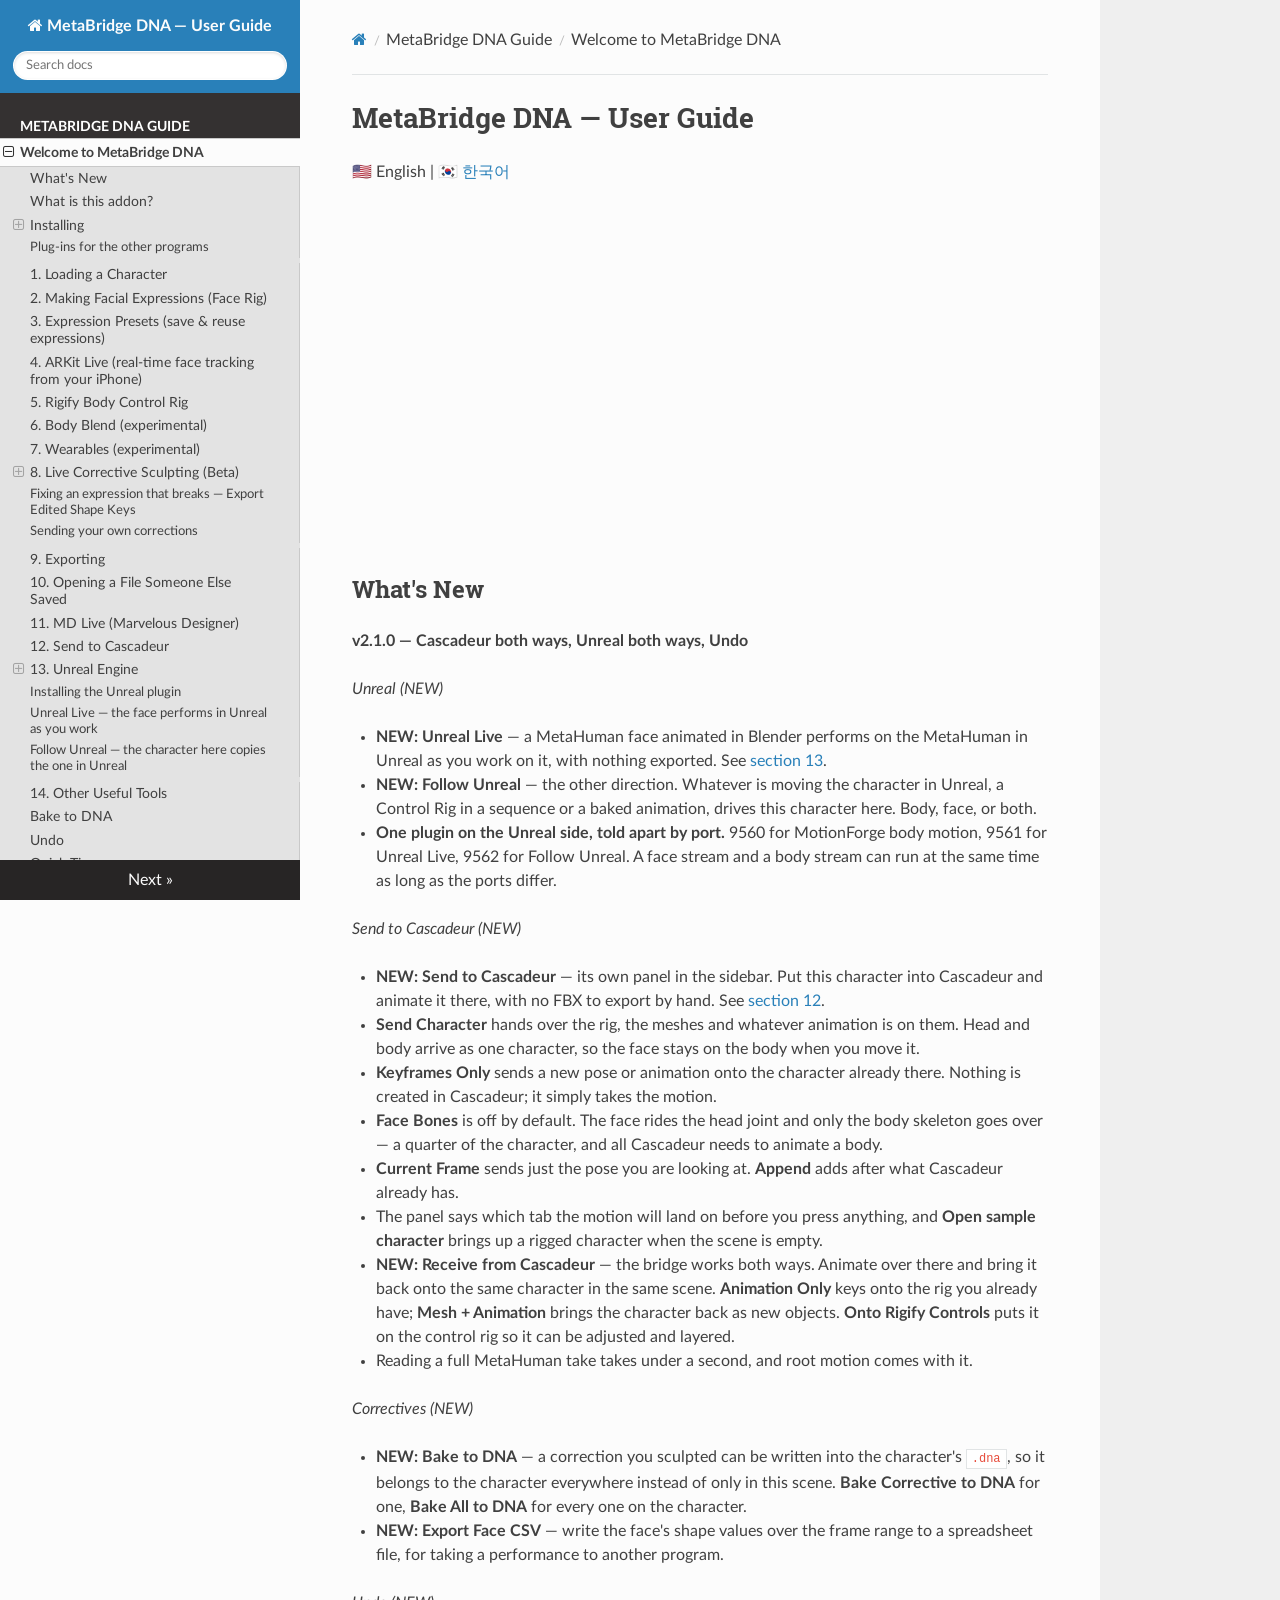
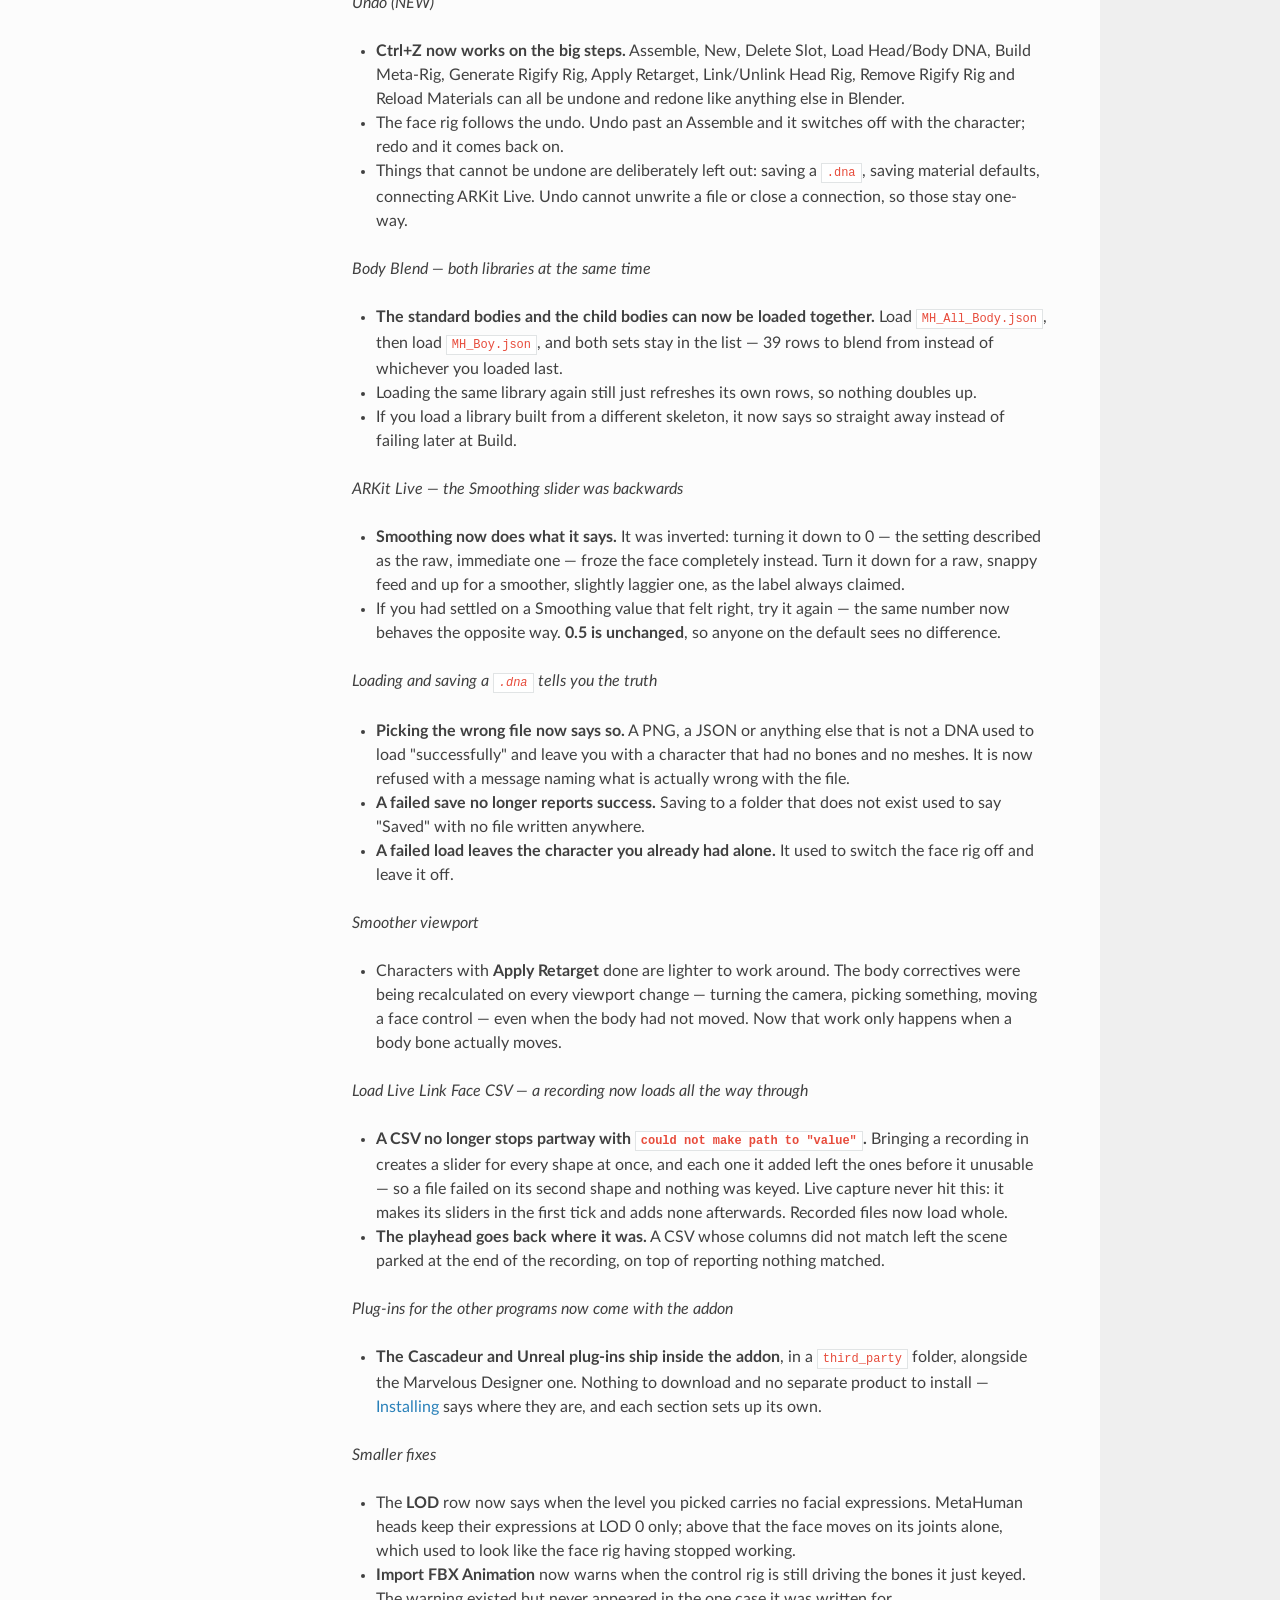
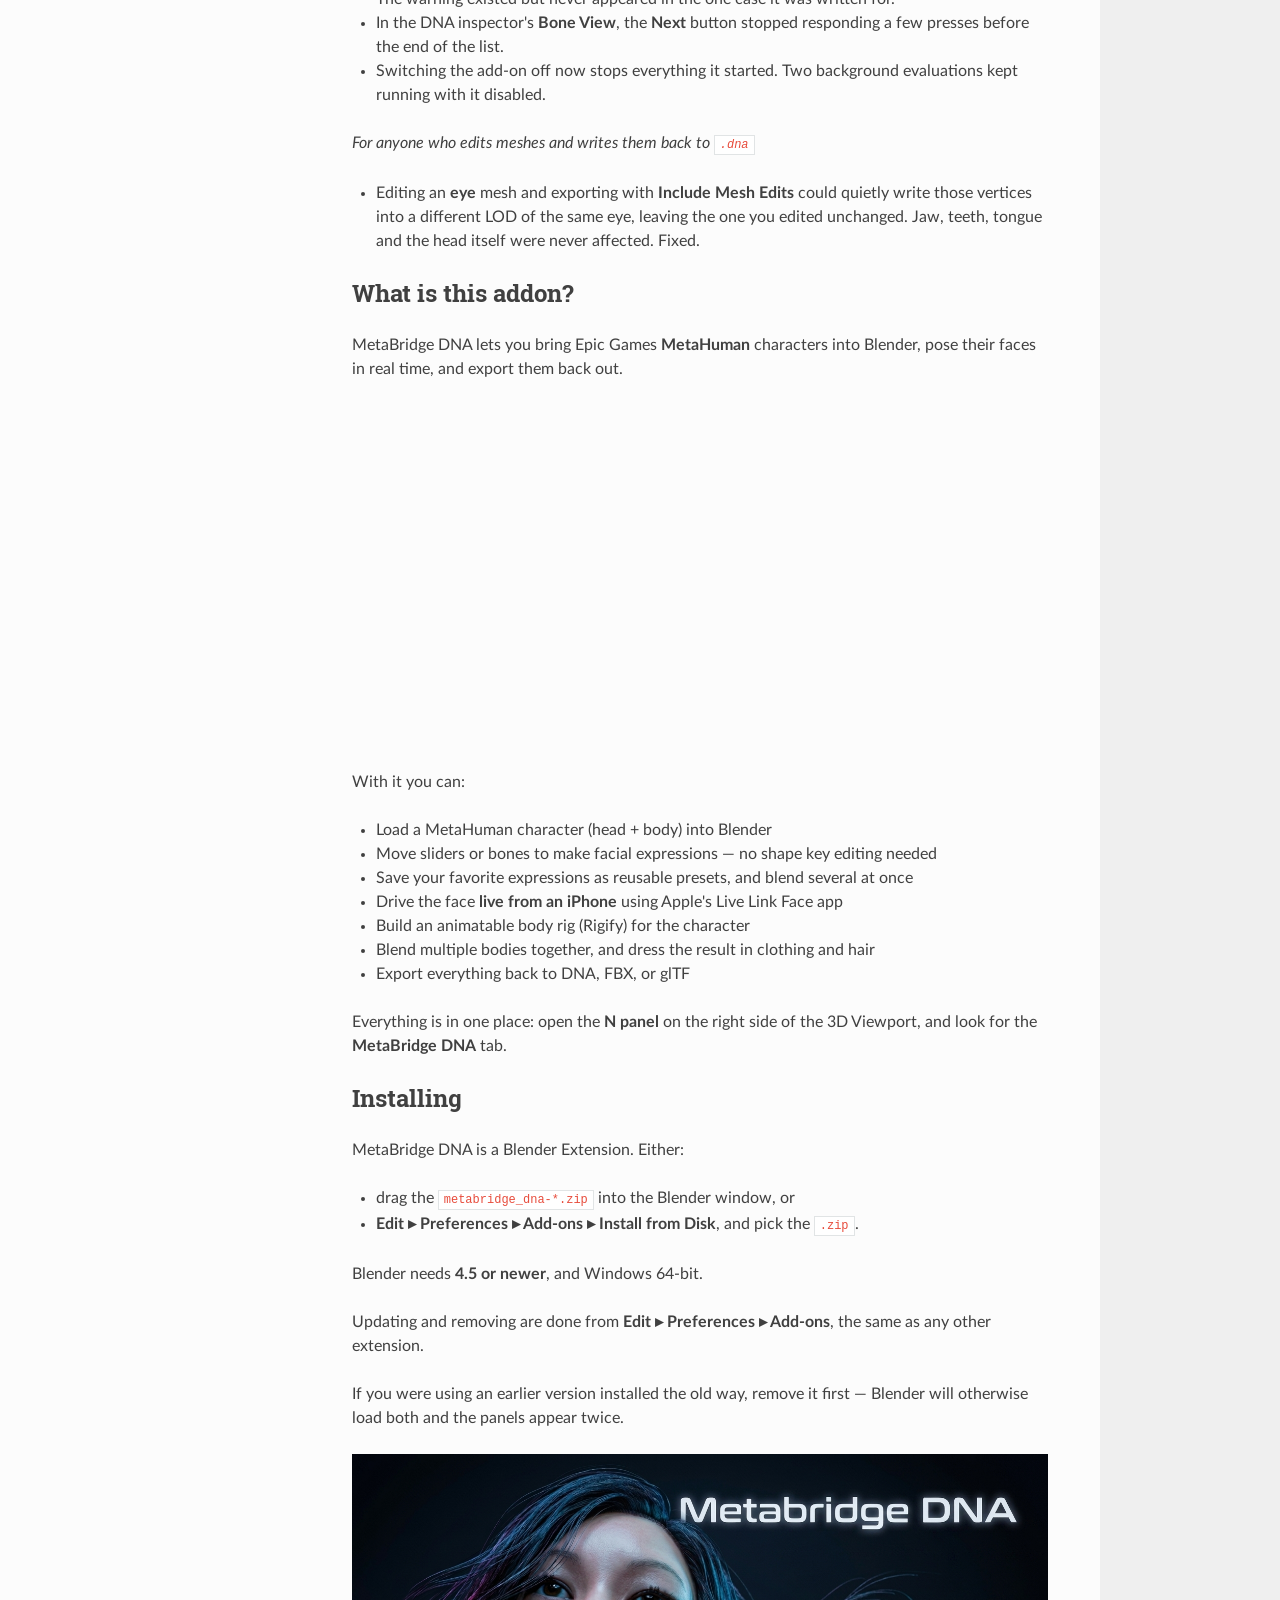
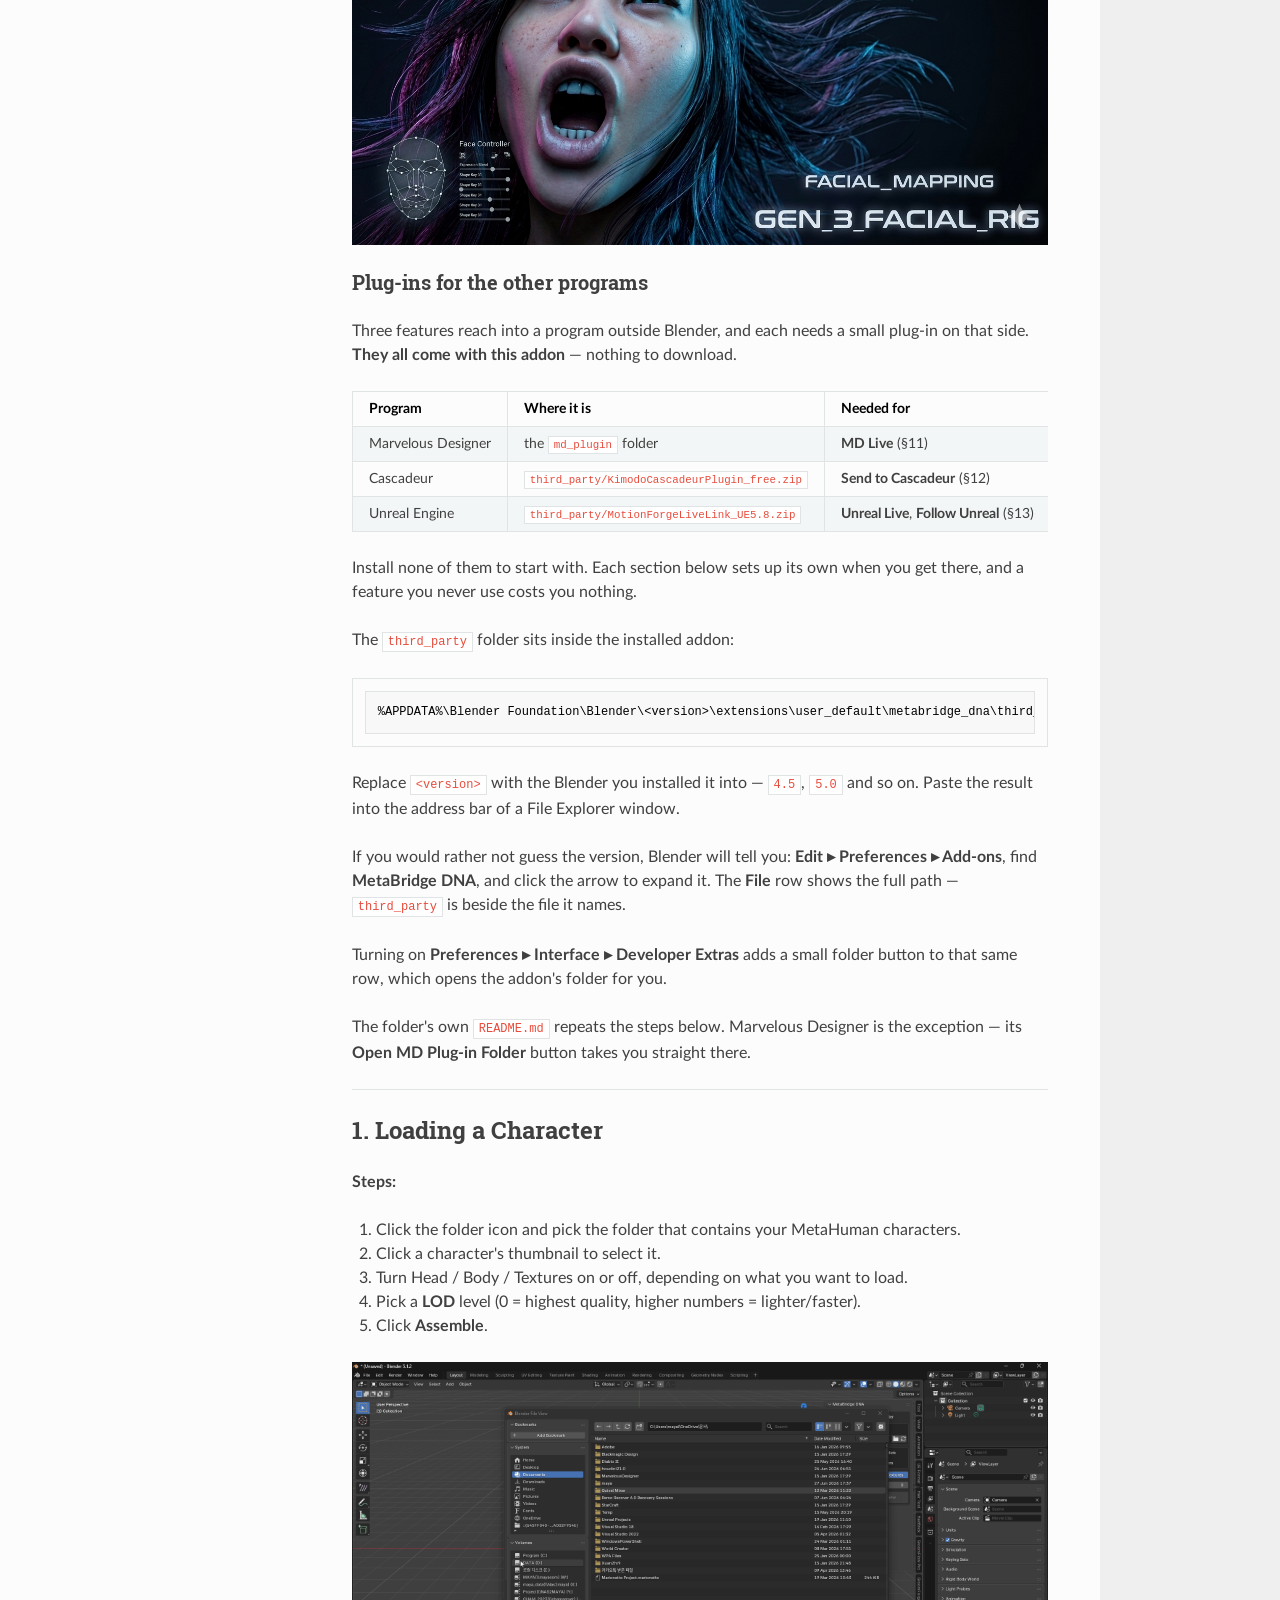
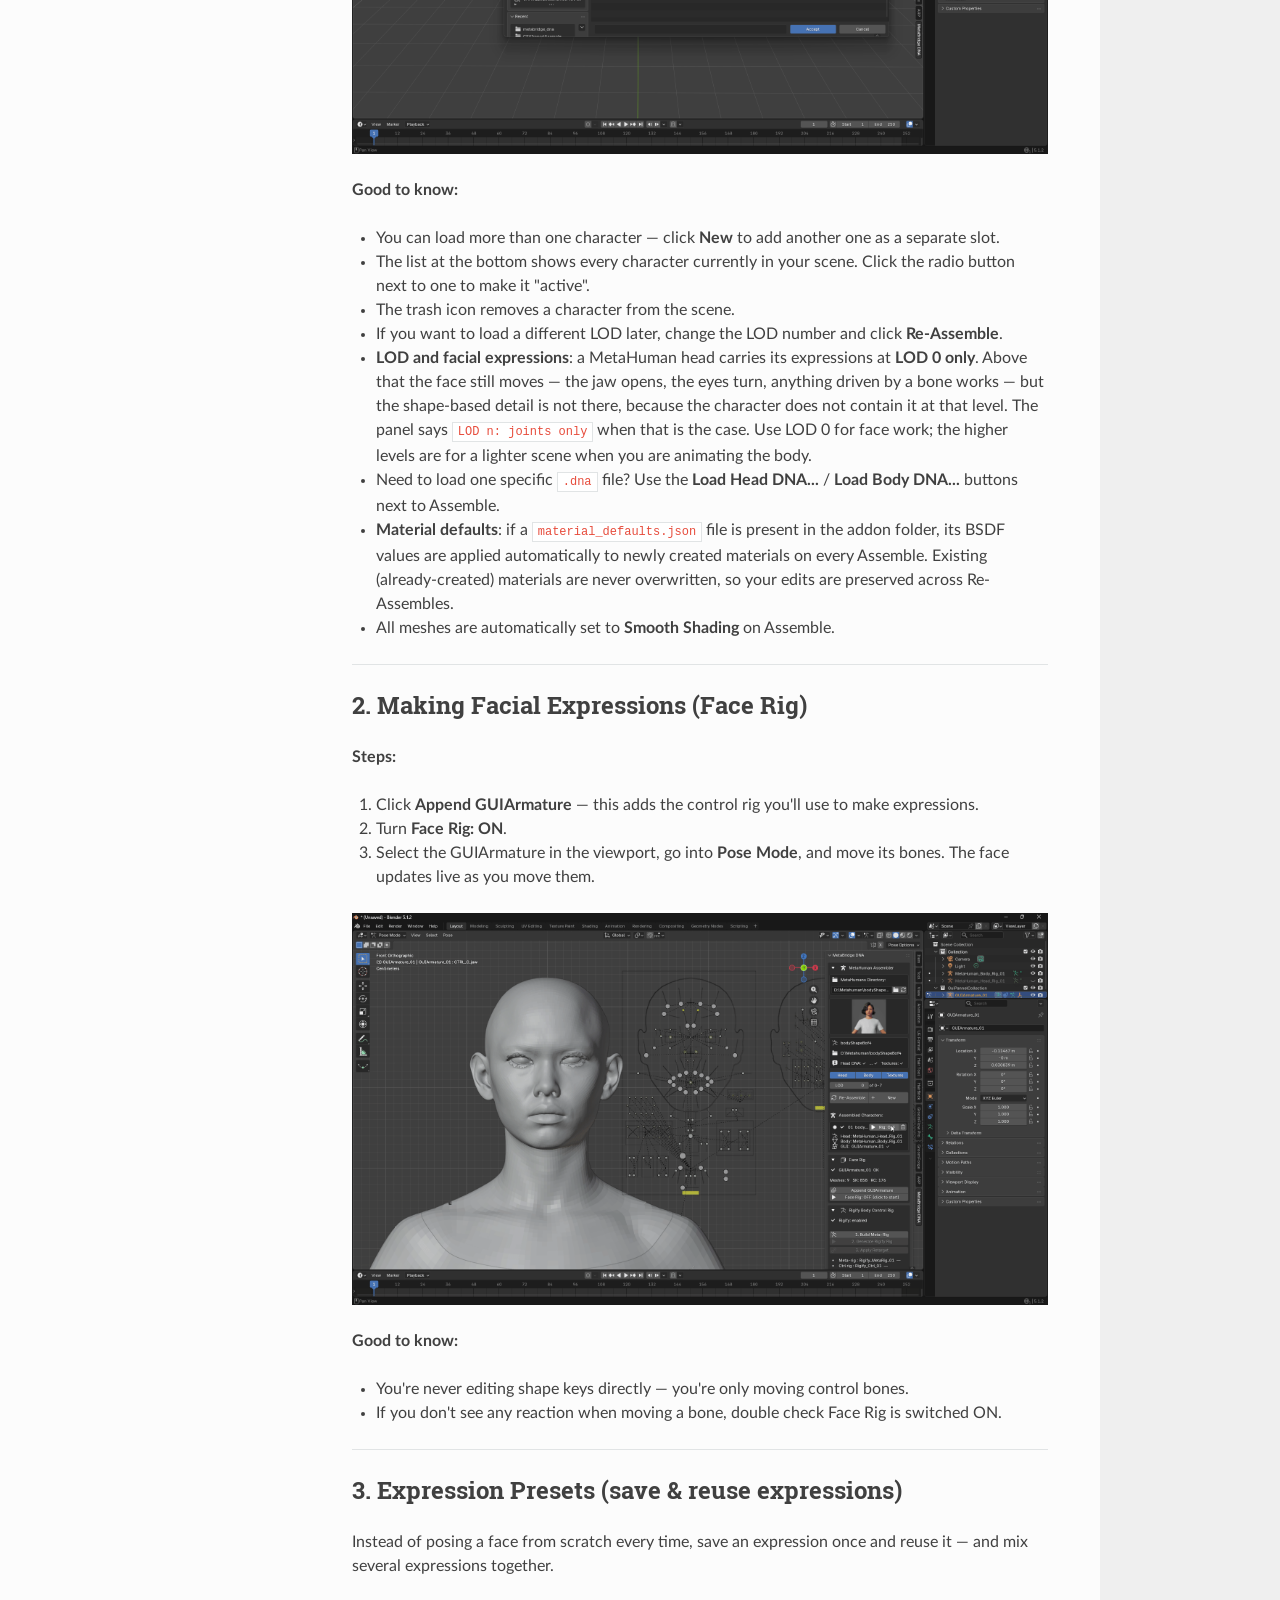
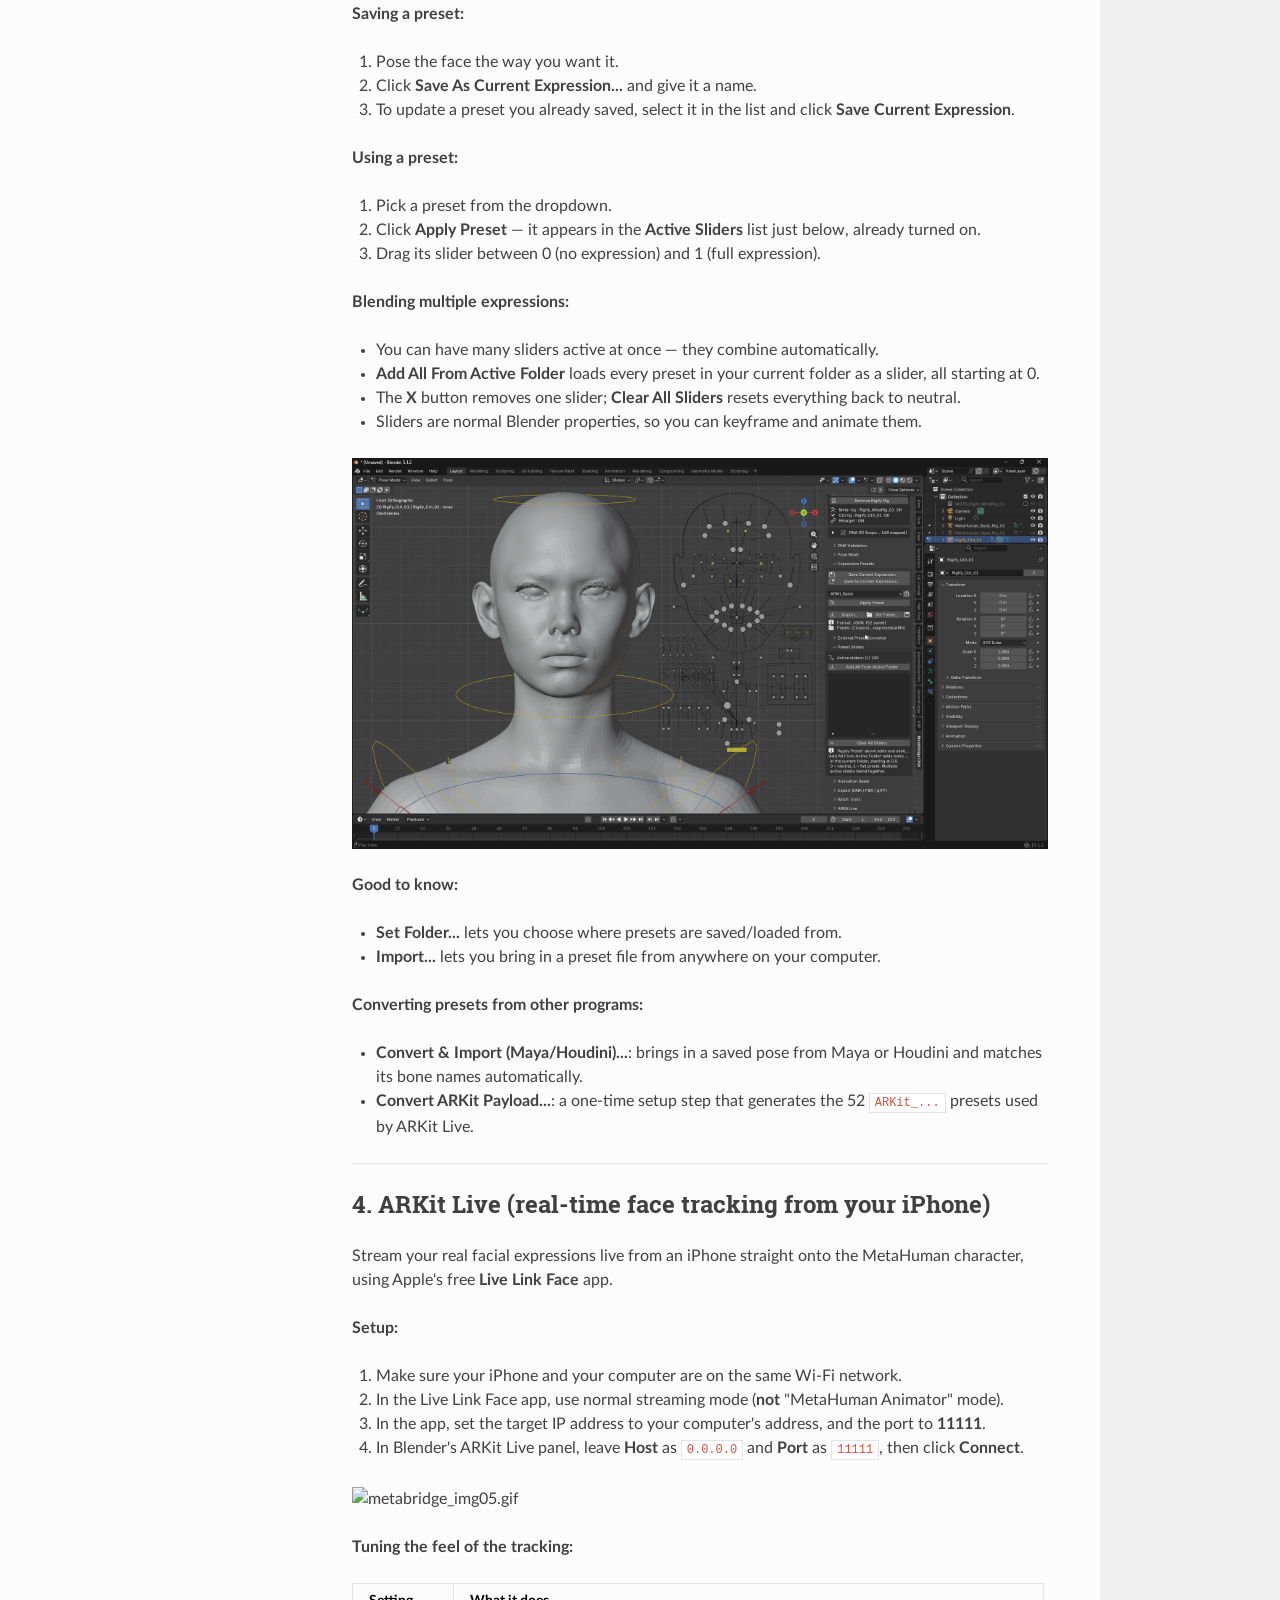
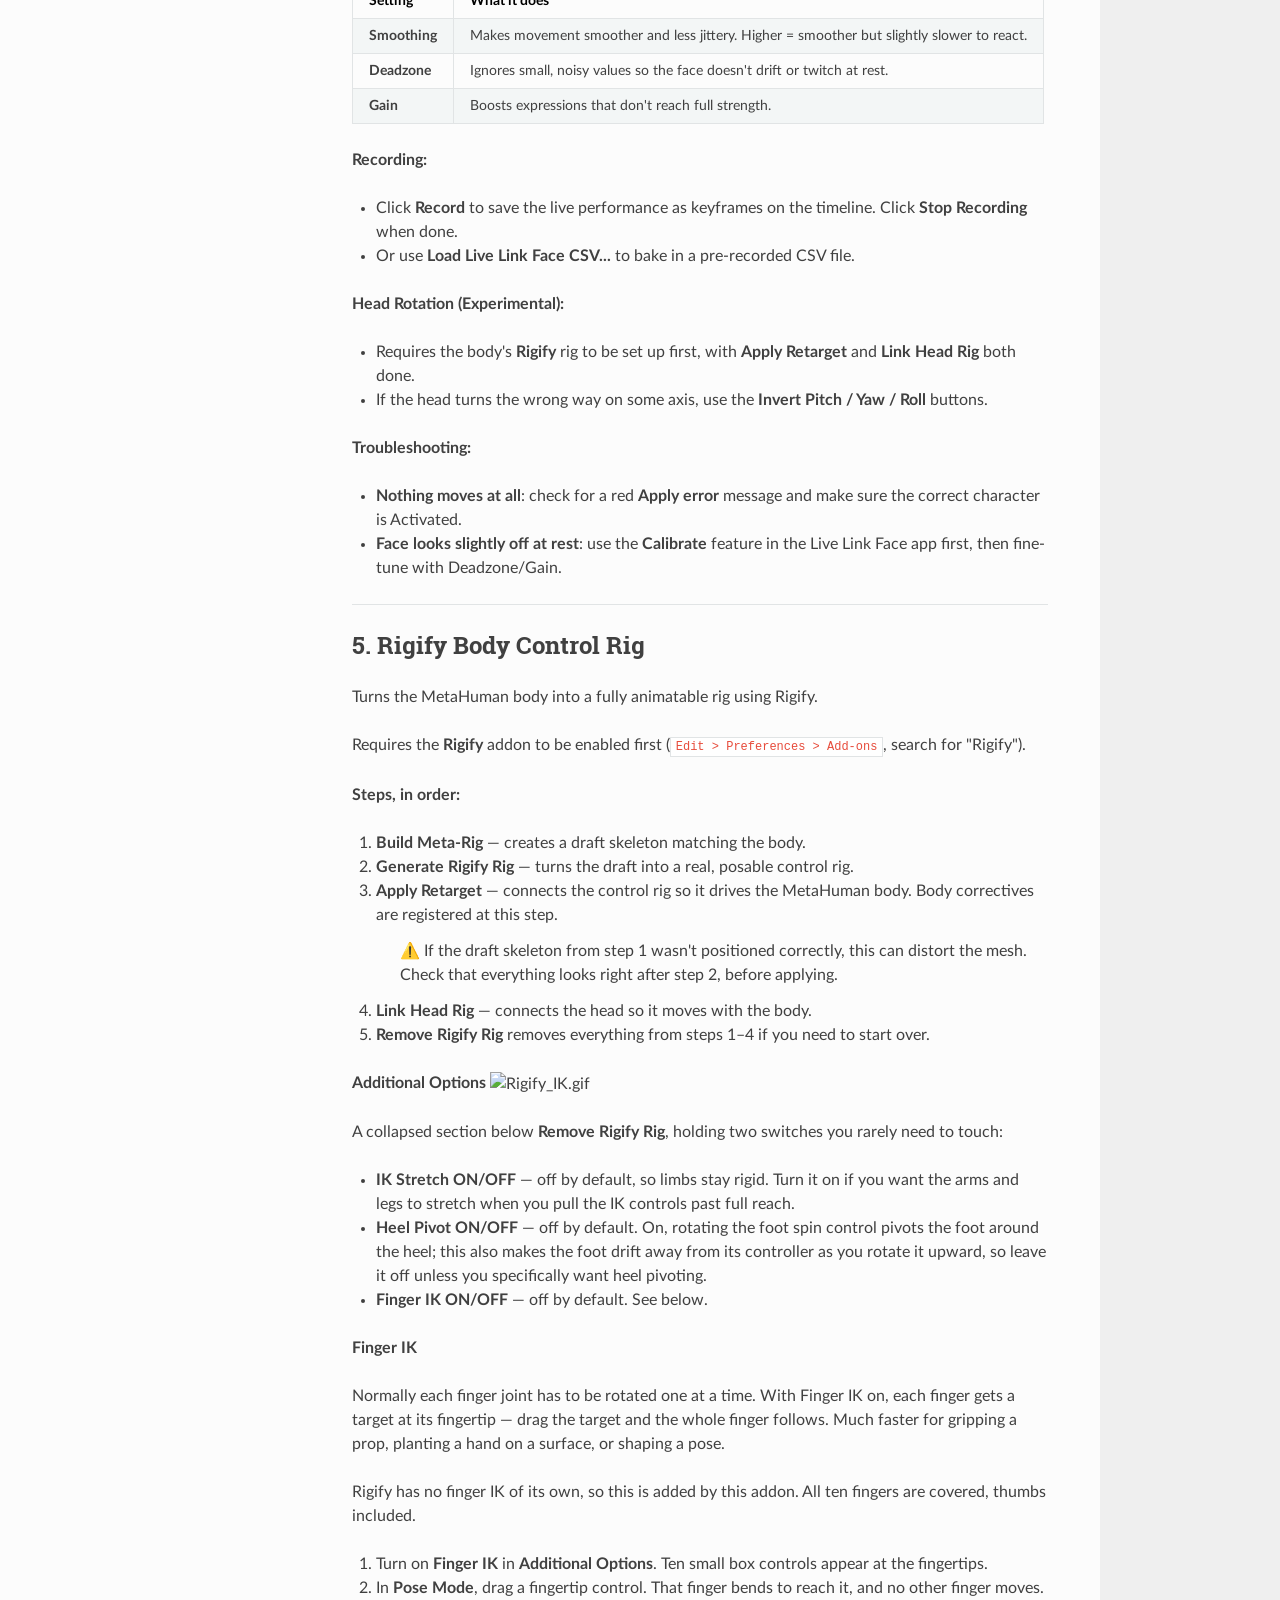
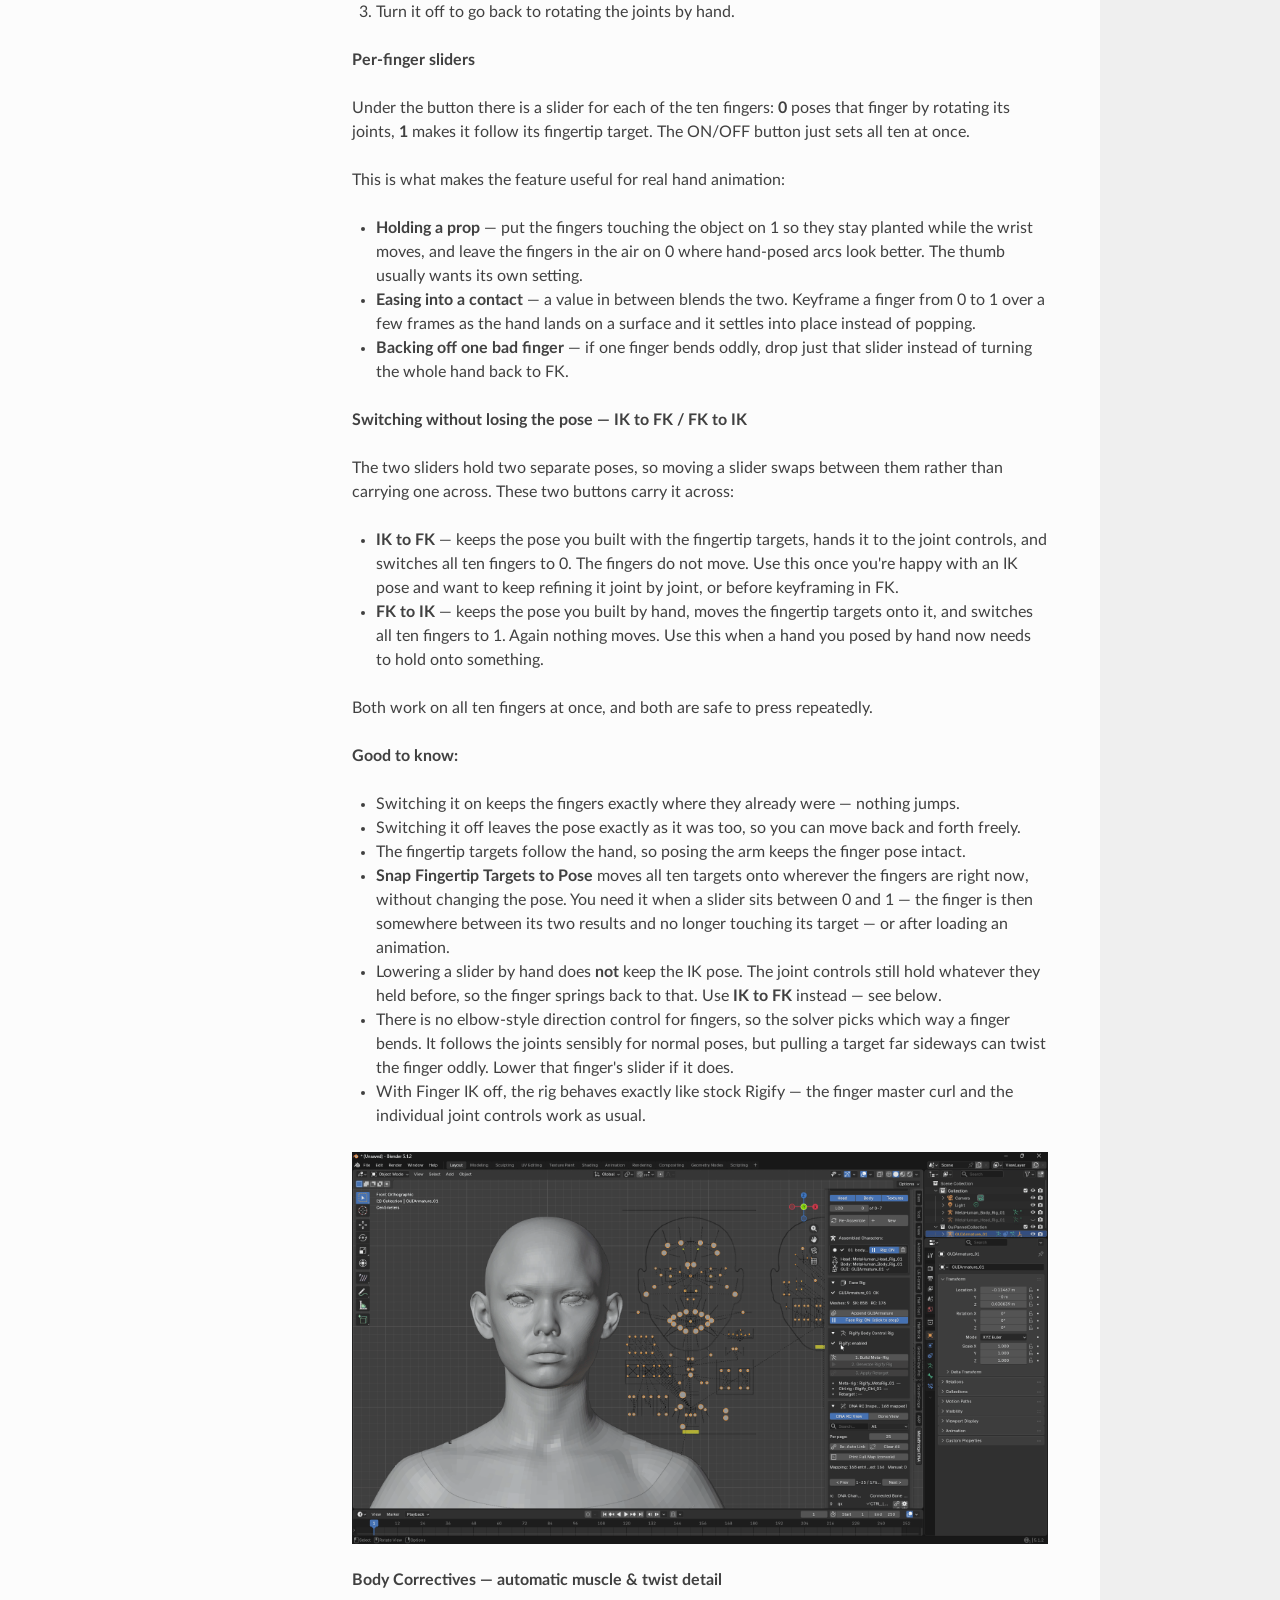
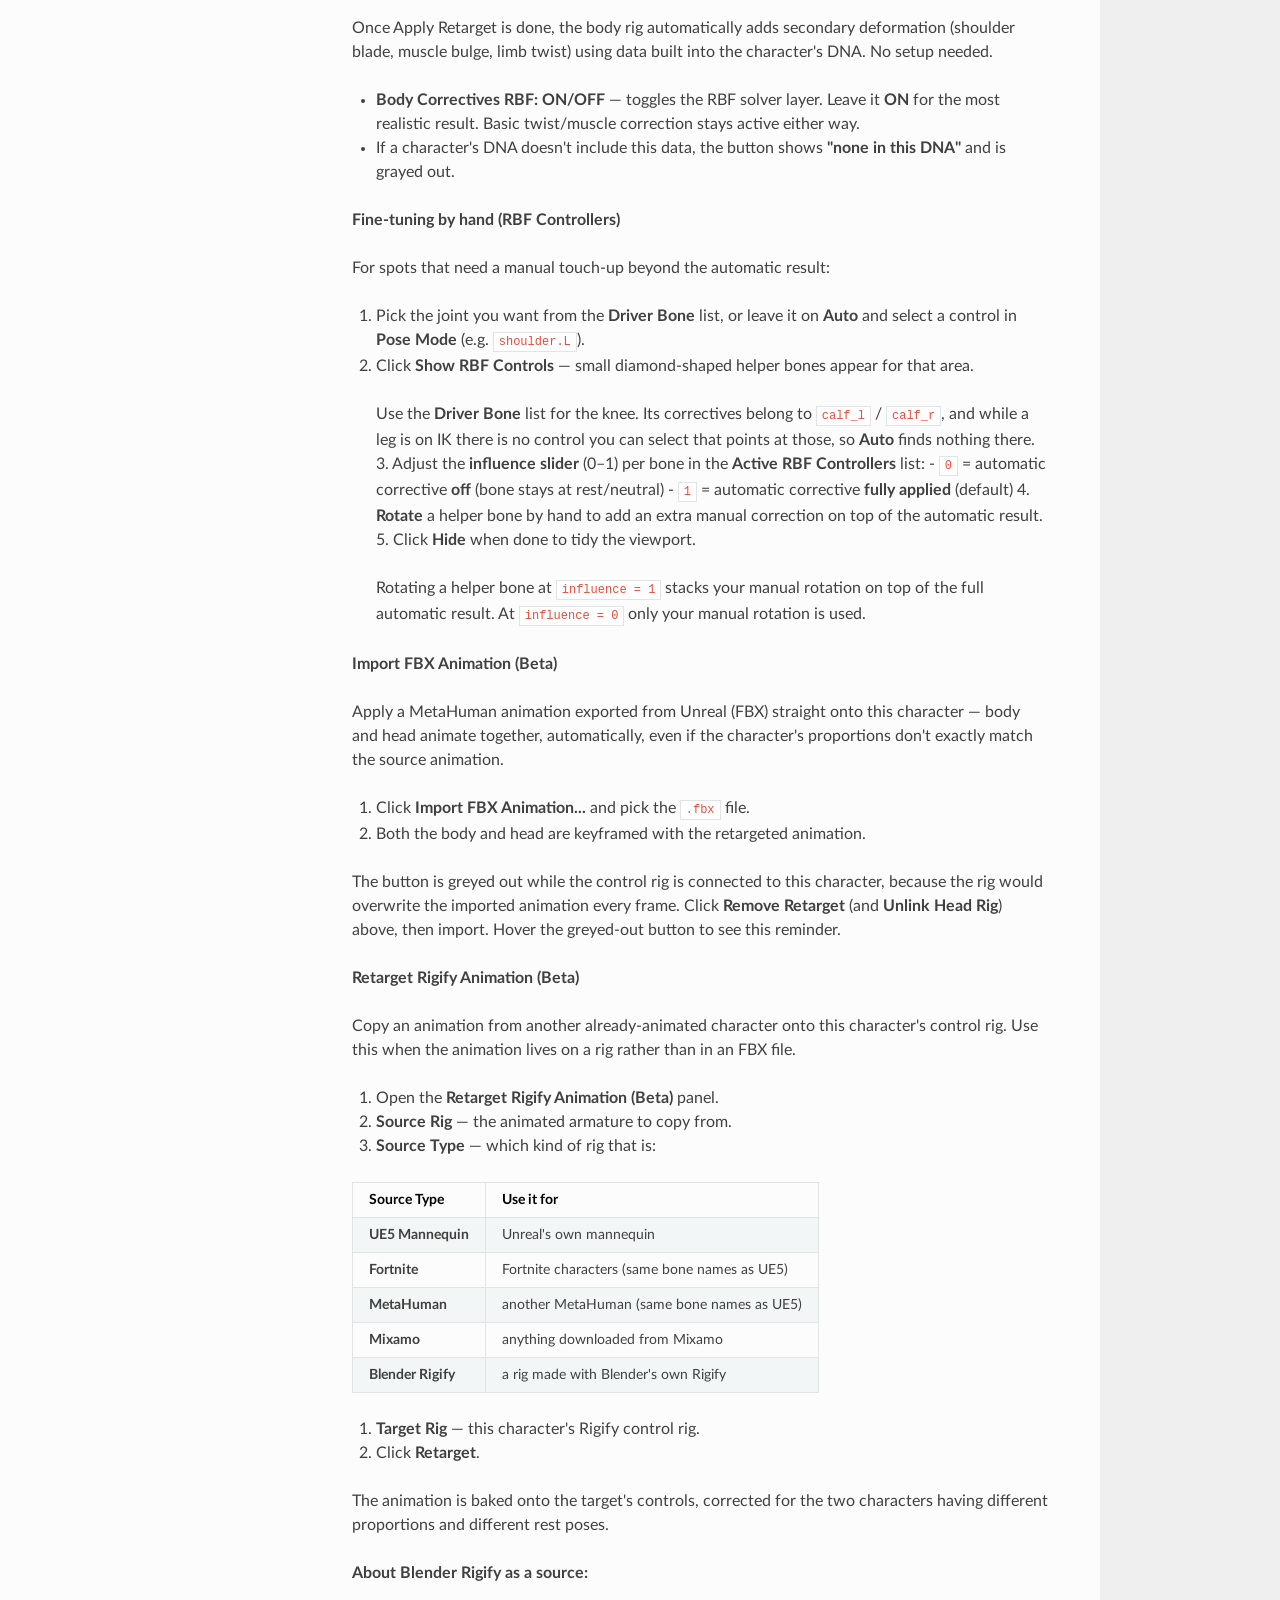
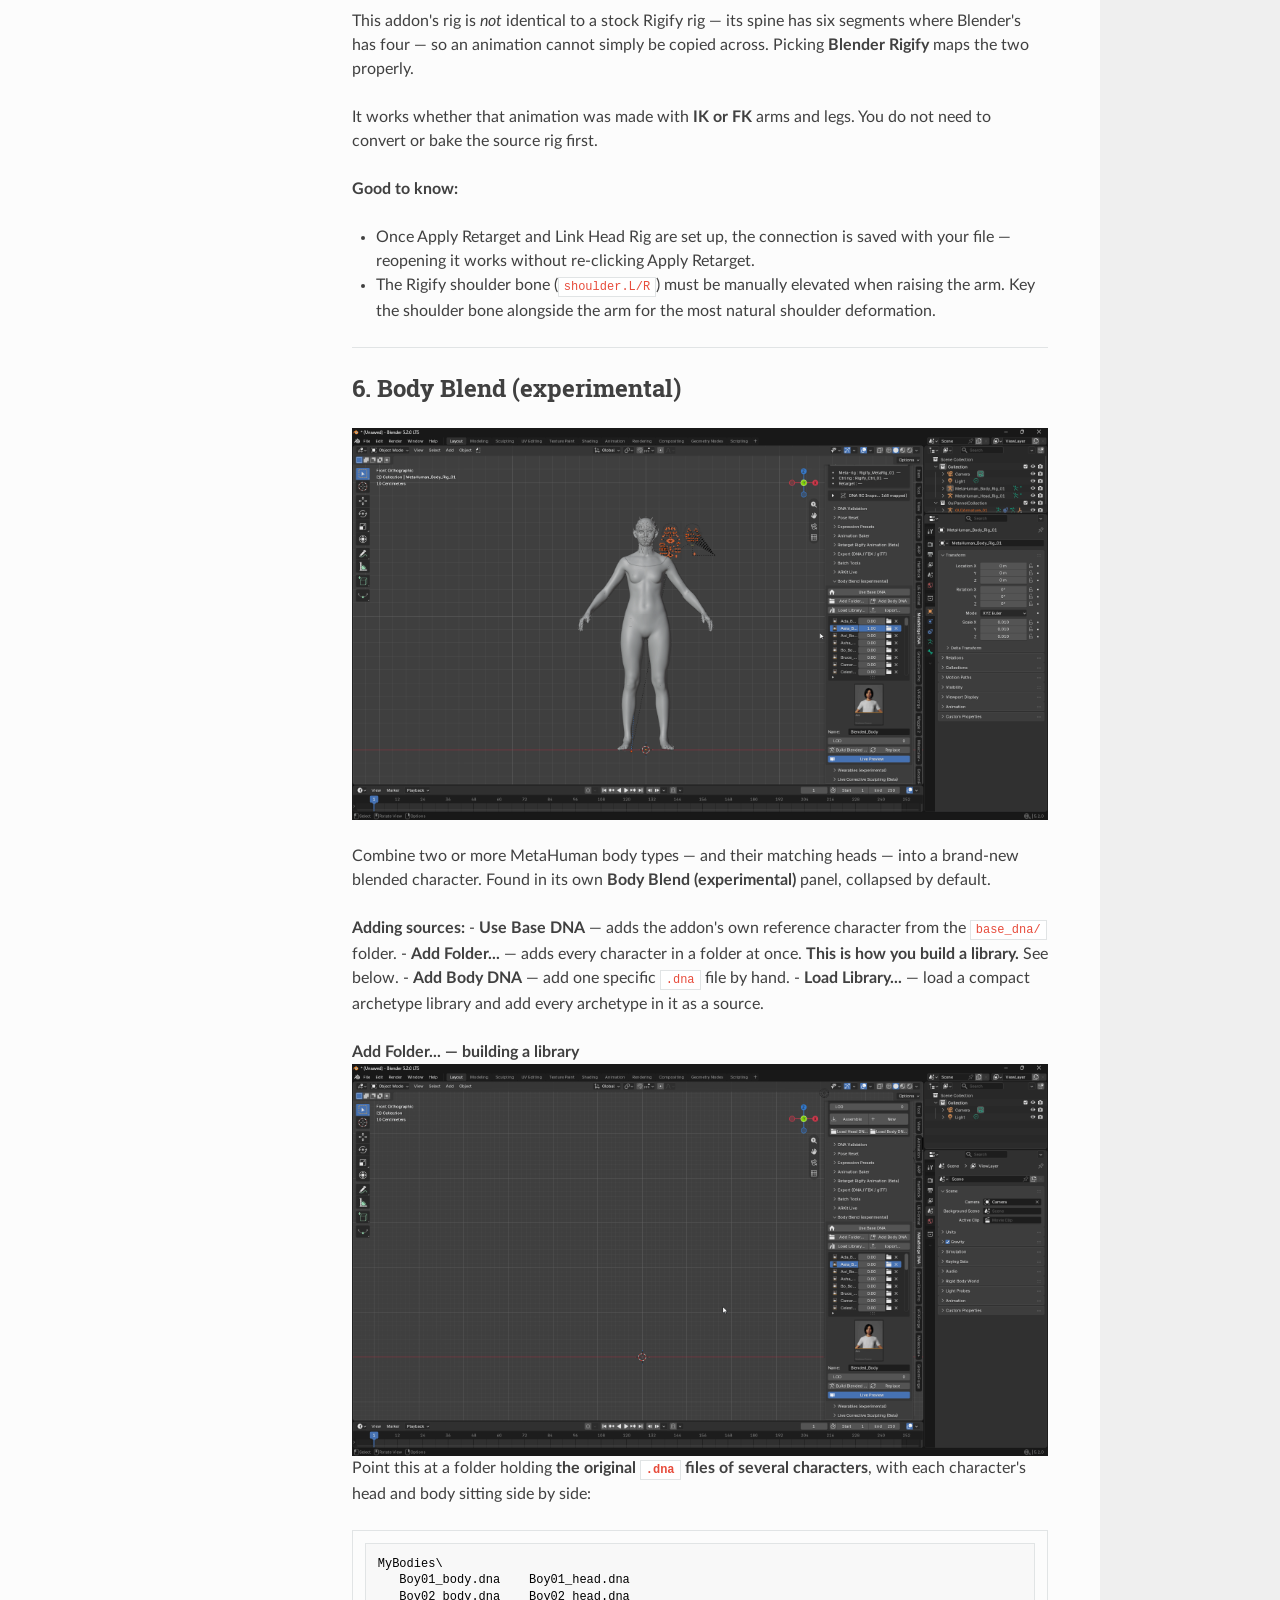
==== commit cea3fa04: "Deployed 7f3af6f with MkDocs version: 1.6.1" ====
--- a/index.html
+++ b/index.html
@@ -49,6 +49,10 @@
     <li class="toctree-l2"><a class="reference internal" href="#what-is-this-addon">What is this addon?</a>
     </li>
     <li class="toctree-l2"><a class="reference internal" href="#installing">Installing</a>
+        <ul>
+    <li class="toctree-l3"><a class="reference internal" href="#plug-ins-for-the-other-programs">Plug-ins for the other programs</a>
+    </li>
+        </ul>
     </li>
     <li class="toctree-l2"><a class="reference internal" href="#1-loading-a-character">1. Loading a Character</a>
     </li>
@@ -78,19 +82,75 @@
     </li>
     <li class="toctree-l2"><a class="reference internal" href="#11-md-live-marvelous-designer">11. MD Live (Marvelous Designer)</a>
     </li>
-    <li class="toctree-l2"><a class="reference internal" href="#12-other-useful-tools">12. Other Useful Tools</a>
+    <li class="toctree-l2"><a class="reference internal" href="#12-send-to-cascadeur">12. Send to Cascadeur</a>
+    </li>
+    <li class="toctree-l2"><a class="reference internal" href="#13-unreal-engine">13. Unreal Engine</a>
+        <ul>
+    <li class="toctree-l3"><a class="reference internal" href="#installing-the-unreal-plugin">Installing the Unreal plugin</a>
+    </li>
+    <li class="toctree-l3"><a class="reference internal" href="#unreal-live-the-face-performs-in-unreal-as-you-work">Unreal Live — the face performs in Unreal as you work</a>
+    </li>
+    <li class="toctree-l3"><a class="reference internal" href="#follow-unreal-the-character-here-copies-the-one-in-unreal">Follow Unreal — the character here copies the one in Unreal</a>
+    </li>
+        </ul>
+    </li>
+    <li class="toctree-l2"><a class="reference internal" href="#14-other-useful-tools">14. Other Useful Tools</a>
+    </li>
+    <li class="toctree-l2"><a class="reference internal" href="#bake-to-dna">Bake to DNA</a>
+    </li>
+    <li class="toctree-l2"><a class="reference internal" href="#undo">Undo</a>
     </li>
     <li class="toctree-l2"><a class="reference internal" href="#quick-tips">Quick Tips</a>
     </li>
-    <li class="toctree-l2"><a class="reference internal" href="#release-update-notes">Release Update Notes</a>
+    <li class="toctree-l2"><a class="reference internal" href="#panel-reference">Panel Reference</a>
+        <ul>
+    <li class="toctree-l3"><a class="reference internal" href="#metabridge-dna">MetaBridge DNA</a>
+    </li>
+    <li class="toctree-l3"><a class="reference internal" href="#expression-presets">Expression Presets</a>
+    </li>
+    <li class="toctree-l3"><a class="reference internal" href="#arkit-live">ARKit Live</a>
+    </li>
+    <li class="toctree-l3"><a class="reference internal" href="#retarget-rigify-animation-beta">Retarget Rigify Animation (Beta)</a>
+    </li>
+    <li class="toctree-l3"><a class="reference internal" href="#body-blend-experimental">Body Blend (experimental)</a>
+    </li>
+    <li class="toctree-l3"><a class="reference internal" href="#wearables-experimental">Wearables (experimental)</a>
+    </li>
+    <li class="toctree-l3"><a class="reference internal" href="#live-corrective-sculpting-beta">Live Corrective Sculpting (Beta)</a>
+    </li>
+    <li class="toctree-l3"><a class="reference internal" href="#export-dna-fbx-gltf">Export (DNA / FBX / glTF)</a>
+    </li>
+    <li class="toctree-l3"><a class="reference internal" href="#md-live">MD Live</a>
+    </li>
+    <li class="toctree-l3"><a class="reference internal" href="#send-to-cascadeur">Send to Cascadeur</a>
+    </li>
+    <li class="toctree-l3"><a class="reference internal" href="#unreal-live">Unreal Live</a>
+    </li>
+    <li class="toctree-l3"><a class="reference internal" href="#follow-unreal">Follow Unreal</a>
+    </li>
+    <li class="toctree-l3"><a class="reference internal" href="#animation-baker">Animation Baker</a>
+    </li>
+    <li class="toctree-l3"><a class="reference internal" href="#pose-reset">Pose Reset</a>
+    </li>
+    <li class="toctree-l3"><a class="reference internal" href="#dna-validation">DNA Validation</a>
+    </li>
+    <li class="toctree-l3"><a class="reference internal" href="#batch-tools">Batch Tools</a>
+    </li>
+    <li class="toctree-l3"><a class="reference internal" href="#external-preset-converter">External Preset Converter</a>
+    </li>
+        </ul>
     </li>
     </ul>
                   </li>
                   <li class="toctree-l1"><a class="reference internal" href="groomforge/">Strategy & Pipeline</a>
     <ul>
-    <li class="toctree-l2"><a class="reference internal" href="groomforge/#the-core-world-class-groom-exporter">👑 The Core: World-Class Groom Exporter</a>
-    </li>
-    <li class="toctree-l2"><a class="reference internal" href="groomforge/#experience-the-industry-leading-exporter">🚀 Experience the Industry-Leading Exporter</a>
+    <li class="toctree-l2"><a class="reference internal" href="groomforge/#1-metabridge-dna">1. 🧬 MetaBridge DNA</a>
+    </li>
+    <li class="toctree-l2"><a class="reference internal" href="groomforge/#2-groomforge-pro">2. 👑 GroomForge PRO</a>
+    </li>
+    <li class="toctree-l2"><a class="reference internal" href="groomforge/#3-groomflow-pro">3. 🌊 GroomFlow PRO</a>
+    </li>
+    <li class="toctree-l2"><a class="reference internal" href="groomforge/#experience-the-industry-leading-pipeline">🚀 Experience the Industry-Leading Pipeline</a>
     </li>
     </ul>
                   </li>
@@ -120,79 +180,97 @@
             <div class="section" itemprop="articleBody">
               
                 <h1 id="metabridge-dna-user-guide">MetaBridge DNA — User Guide</h1>
+<p>🇺🇸 English | <a href="KO_index/">🇰🇷 한국어</a></p>
 <div align="center">
   <iframe width="640" height="360" src="https://www.youtube.com/embed/4FGSyQCPH8Q" title="Blender metabridge_dna addon" frameborder="0" allow="accelerometer; autoplay; clipboard-write; encrypted-media; gyroscope; picture-in-picture; web-share" referrerpolicy="strict-origin-when-cross-origin" allowfullscreen></iframe>
 </div>
 
 <h2 id="whats-new">What's New</h2>
-<p><strong>v2.0.1 — Now a Blender Extension, Marvelous Designer round trip, send corrections to Unreal, spine rebuild, face correction fixes</strong></p>
-<p><em>Now a Blender Extension</em></p>
-<ul>
-<li><strong>MetaBridge DNA is now a Blender Extension.</strong> Install it the way Blender expects: drag the <code>.zip</code> into Blender, or <strong>Edit ▸ Preferences ▸ Add-ons ▸ Install from Disk</strong>. Updating and removing work from that same place, like every other extension.</li>
-<li><strong>Passes Blender's extension checks cleanly</strong> — no warnings of any kind.</li>
-<li>The addon no longer claims names for itself across the whole of Blender, so it cannot clash with another MetaHuman addon that carries its own copy of the same libraries. Both can now be installed at once.</li>
-<li>Nothing about how you use the addon has changed. Everything sits in the same panels.</li>
-</ul>
-<p><em>MD Live (NEW)</em></p>
-<ul>
-<li><strong>NEW: MD Live</strong> — its own panel, next to MetaBridge DNA. Make clothes on this exact character in Marvelous Designer and bring them back already wearing. See <a href="#11-md-live-marvelous-designer">section 11</a>.</li>
-<li><strong>Send Body to MD</strong> hands the character over as the avatar. Reshape the body, press it again, and the avatar is replaced — never doubled up.</li>
-<li>No import window on the Marvelous Designer side, and nothing to type in: the character simply appears.</li>
-<li><strong>Import Garment from MD</strong> brings the finished clothes back at the right size, fitted to the character and following the rig immediately — the same as any other clothing.</li>
-<li><strong>Skip Stitches &amp; Trims</strong> leaves out the topstitch, button and zipper meshes when Marvelous Designer exports them as separate pieces. When it exports the whole garment as one piece instead, hide them in Marvelous Designer before exporting.</li>
-<li>Dressing a character is now roughly twice as fast — a step that reshaped the garment and left every vertex exactly where it was has been removed. This applies to all clothing, not just Marvelous Designer garments.</li>
-<li>The panel shows the garment waiting to be imported and warns you when it is large enough to take a while.</li>
-<li>Sizes and the shared folder are remembered, so the setup is done once and never again.</li>
-</ul>
-<p><em>Write to DNA (NEW)</em></p>
-<ul>
-<li><strong>NEW: Write to DNA</strong> — a correction made on the head can now be written back into the character's <code>.dna</code> file and used in Unreal. Sculpted corrections are no longer Blender-only. See <a href="#8-live-corrective-sculpting-beta">section 8</a>.</li>
-<li><strong>NEW: Export Edited Shape Keys</strong> — pick one of the character's own expressions, sculpt it directly, and send the fixed expression back to the <code>.dna</code>.</li>
-<li><strong>NEW: Bake All Correctives</strong> — send every assigned correction in one click. Sending them one at a time used to keep only the last one.</li>
-<li>A sculpt that spreads beyond the area the original expression covered is now written in full instead of being trimmed at the edges.</li>
-</ul>
-<p><em>Live Corrective Sculpting</em></p>
-<ul>
-<li><strong>NEW: Head Driver Bone</strong> — a face correction can now be triggered by a head bone as well as by the expression controls. This is what fixes a custom head that breaks when the controls move.</li>
-<li><strong>NEW: Set Neutral</strong> — teaches a correction where the character's rest position actually is, so it settles back to 0 instead of holding a leftover value.</li>
-<li>Face corrections now play back on their own. They previously worked only in Manual mode.</li>
-<li>Fixed a correction sculpted on a posed face being applied twice, making the expression too strong when sent to the <code>.dna</code>.</li>
-<li>Corrections no longer take a long pause on a full-resolution head.</li>
-</ul>
-<p><em>Face rig</em></p>
-<ul>
-<li>Fixed the tongue roll control being draggable downward with nothing happening — this character's DNA only rolls the tongue one way, so the control now stops where it runs out.</li>
-</ul>
-<p><em>Hair and beards</em></p>
-<ul>
-<li><strong>NEW: Bind Hair To Head</strong> — hair or a beard that came from anywhere other than this addon's own Import Hair can now be attached to the character in one click. There was previously no way to do it; <strong>Retarget Hair</strong> only refreshed an attachment that already existed.</li>
-<li><strong>Hair now follows Body Blend.</strong> Changing the character's shape while a face control was selected used to leave the beard behind — it only kept up when nothing on the face was selected.</li>
-<li><strong>Retarget Hair now creates what's missing.</strong> It used to re-bind an existing Surface Deform and do nothing at all if there wasn't one.</li>
-<li>Grooms imported from Alembic get their place on the head worked out automatically, instead of Blender refusing them with "invalid surface UVs".</li>
-<li>When hair does not follow, the reason is now written to the console instead of the hair just sitting still.</li>
-</ul>
-<p><em>Materials</em></p>
-<ul>
-<li><strong><code>material_defaults.json</code> now actually applies.</strong> The file was being read into nothing, so every value in it was ignored — subsurface, alpha, roughness. Saving defaults silently failed for the same reason.</li>
-<li>Transparent parts (eye shell, eyelashes, cartilage, saliva) now render see-through instead of solid.</li>
-<li>Values are applied every time a character is assembled, not only the first time its materials are created.</li>
-</ul>
-<p><em>Sharing files with other people</em></p>
-<ul>
-<li><strong>NEW: Relink DNA</strong> — opening a <code>.blend</code> someone else saved used to leave the character sitting there doing nothing, with no explanation. The character now says which <code>.dna</code> file it can't find and gives you a button to point it at the file on your own machine.</li>
-<li>Your settings (the MetaHumans folder you last used, and so on) are now kept in one place per user instead of inside the addon folder. They survive updating the addon, they follow you between Blender versions, and they are never handed out with a copy of the addon.</li>
-</ul>
-<p><em>Rigify body rig</em></p>
-<ul>
-<li><strong>NEW: Blender Rigify as a retarget source</strong> — bring an animation from a rig made with Blender's own Rigify onto this character. This addon's rig has a six-segment spine where stock Rigify has four, so the two can't simply be copied across; picking <strong>Blender Rigify</strong> in <strong>Source Type</strong> maps them properly. Works whether that animation used IK or FK. See <a href="#5-rigify-body-control-rig">section 5</a>.</li>
-<li><strong>NEW: Finger IK</strong> — pose a finger by dragging a target at its fingertip instead of rotating each joint one at a time. All ten fingers, on a rig that normally has no finger IK at all. Each finger has its own slider, so a hand can hold a prop with some fingers planted on it and the rest posed by hand, and a finger can ease into a contact instead of popping onto it. Off by default, in <strong>Additional Options</strong>.</li>
-<li>The spine now matches the MetaHuman skeleton, so the chest and spine controls turn the body from the right place instead of pushing it off to the side.</li>
-<li>Fixed the wrist bending when the torso is rotated.</li>
-<li><strong>NEW: Heel Pivot ON/OFF button</strong> — rotating the foot control upward no longer pulls the foot away from the controller. Heel pivot is off by default and can be switched on when you want it.</li>
-<li><strong>IK Stretch</strong> and <strong>Heel Pivot</strong> moved into a collapsible <strong>Additional Options</strong> section below <strong>Remove Rigify Rig</strong>, out of the way of the main build steps.</li>
-<li>Fixed the toe staying on the ground when the leg is on FK and the torso is raised. The automatic toe roll now belongs to IK only, so on FK the toe follows its own control.</li>
-</ul>
-<hr />
+<p><strong>v2.1.0 — Cascadeur both ways, Unreal both ways, Undo</strong></p>
+<p><em>Unreal (NEW)</em></p>
+<ul>
+<li><strong>NEW: Unreal Live</strong> — a MetaHuman face animated in Blender performs on the
+  MetaHuman in Unreal as you work on it, with nothing exported. See
+  <a href="#13-unreal-engine">section 13</a>.</li>
+<li><strong>NEW: Follow Unreal</strong> — the other direction. Whatever is moving the
+  character in Unreal, a Control Rig in a sequence or a baked animation, drives
+  this character here. Body, face, or both.</li>
+<li><strong>One plugin on the Unreal side, told apart by port.</strong> 9560 for MotionForge
+  body motion, 9561 for Unreal Live, 9562 for Follow Unreal. A face stream and
+  a body stream can run at the same time as long as the ports differ.</li>
+</ul>
+<p><em>Send to Cascadeur (NEW)</em></p>
+<ul>
+<li><strong>NEW: Send to Cascadeur</strong> — its own panel in the sidebar. Put this character into Cascadeur and animate it there, with no FBX to export by hand. See <a href="#12-send-to-cascadeur">section 12</a>.</li>
+<li><strong>Send Character</strong> hands over the rig, the meshes and whatever animation is on them. Head and body arrive as one character, so the face stays on the body when you move it.</li>
+<li><strong>Keyframes Only</strong> sends a new pose or animation onto the character already there. Nothing is created in Cascadeur; it simply takes the motion.</li>
+<li><strong>Face Bones</strong> is off by default. The face rides the head joint and only the body skeleton goes over — a quarter of the character, and all Cascadeur needs to animate a body.</li>
+<li><strong>Current Frame</strong> sends just the pose you are looking at. <strong>Append</strong> adds after what Cascadeur already has.</li>
+<li>The panel says which tab the motion will land on before you press anything, and <strong>Open sample character</strong> brings up a rigged character when the scene is empty.</li>
+<li><strong>NEW: Receive from Cascadeur</strong> — the bridge works both ways. Animate over
+  there and bring it back onto the same character in the same scene.
+  <strong>Animation Only</strong> keys onto the rig you already have; <strong>Mesh + Animation</strong>
+  brings the character back as new objects. <strong>Onto Rigify Controls</strong> puts it on
+  the control rig so it can be adjusted and layered.</li>
+<li>Reading a full MetaHuman take takes under a second, and root motion comes
+  with it.</li>
+</ul>
+<p><em>Correctives (NEW)</em></p>
+<ul>
+<li><strong>NEW: Bake to DNA</strong> — a correction you sculpted can be written into the
+  character's <code>.dna</code>, so it belongs to the character everywhere instead of only
+  in this scene. <strong>Bake Corrective to DNA</strong> for one, <strong>Bake All to DNA</strong> for
+  every one on the character.</li>
+<li><strong>NEW: Export Face CSV</strong> — write the face's shape values over the frame range
+  to a spreadsheet file, for taking a performance to another program.</li>
+</ul>
+<p><em>Undo (NEW)</em></p>
+<ul>
+<li><strong>Ctrl+Z now works on the big steps.</strong> Assemble, New, Delete Slot, Load Head/Body DNA, Build Meta-Rig, Generate Rigify Rig, Apply Retarget, Link/Unlink Head Rig, Remove Rigify Rig and Reload Materials can all be undone and redone like anything else in Blender.</li>
+<li>The face rig follows the undo. Undo past an Assemble and it switches off with the character; redo and it comes back on.</li>
+<li>Things that cannot be undone are deliberately left out: saving a <code>.dna</code>, saving material defaults, connecting ARKit Live. Undo cannot unwrite a file or close a connection, so those stay one-way.</li>
+</ul>
+<p><em>Body Blend — both libraries at the same time</em></p>
+<ul>
+<li><strong>The standard bodies and the child bodies can now be loaded together.</strong> Load <code>MH_All_Body.json</code>, then load <code>MH_Boy.json</code>, and both sets stay in the list — 39 rows to blend from instead of whichever you loaded last.</li>
+<li>Loading the same library again still just refreshes its own rows, so nothing doubles up.</li>
+<li>If you load a library built from a different skeleton, it now says so straight away instead of failing later at Build.</li>
+</ul>
+<p><em>ARKit Live — the Smoothing slider was backwards</em></p>
+<ul>
+<li><strong>Smoothing now does what it says.</strong> It was inverted: turning it down to 0 — the setting described as the raw, immediate one — froze the face completely instead. Turn it down for a raw, snappy feed and up for a smoother, slightly laggier one, as the label always claimed.</li>
+<li>If you had settled on a Smoothing value that felt right, try it again — the same number now behaves the opposite way. <strong>0.5 is unchanged</strong>, so anyone on the default sees no difference.</li>
+</ul>
+<p><em>Loading and saving a <code>.dna</code> tells you the truth</em></p>
+<ul>
+<li><strong>Picking the wrong file now says so.</strong> A PNG, a JSON or anything else that is not a DNA used to load "successfully" and leave you with a character that had no bones and no meshes. It is now refused with a message naming what is actually wrong with the file.</li>
+<li><strong>A failed save no longer reports success.</strong> Saving to a folder that does not exist used to say "Saved" with no file written anywhere.</li>
+<li><strong>A failed load leaves the character you already had alone.</strong> It used to switch the face rig off and leave it off.</li>
+</ul>
+<p><em>Smoother viewport</em></p>
+<ul>
+<li>Characters with <strong>Apply Retarget</strong> done are lighter to work around. The body correctives were being recalculated on every viewport change — turning the camera, picking something, moving a face control — even when the body had not moved. Now that work only happens when a body bone actually moves.</li>
+</ul>
+<p><em>Load Live Link Face CSV — a recording now loads all the way through</em></p>
+<ul>
+<li><strong>A CSV no longer stops partway with <code>could not make path to "value"</code>.</strong> Bringing a recording in creates a slider for every shape at once, and each one it added left the ones before it unusable — so a file failed on its second shape and nothing was keyed. Live capture never hit this: it makes its sliders in the first tick and adds none afterwards. Recorded files now load whole.</li>
+<li><strong>The playhead goes back where it was.</strong> A CSV whose columns did not match left the scene parked at the end of the recording, on top of reporting nothing matched.</li>
+</ul>
+<p><em>Plug-ins for the other programs now come with the addon</em></p>
+<ul>
+<li><strong>The Cascadeur and Unreal plug-ins ship inside the addon</strong>, in a <code>third_party</code> folder, alongside the Marvelous Designer one. Nothing to download and no separate product to install — <a href="#installing">Installing</a> says where they are, and each section sets up its own.</li>
+</ul>
+<p><em>Smaller fixes</em></p>
+<ul>
+<li>The <strong>LOD</strong> row now says when the level you picked carries no facial expressions. MetaHuman heads keep their expressions at LOD 0 only; above that the face moves on its joints alone, which used to look like the face rig having stopped working.</li>
+<li><strong>Import FBX Animation</strong> now warns when the control rig is still driving the bones it just keyed. The warning existed but never appeared in the one case it was written for.</li>
+<li>In the DNA inspector's <strong>Bone View</strong>, the <strong>Next</strong> button stopped responding a few presses before the end of the list.</li>
+<li>Switching the add-on off now stops everything it started. Two background evaluations kept running with it disabled.</li>
+</ul>
+<p><em>For anyone who edits meshes and writes them back to <code>.dna</code></em></p>
+<ul>
+<li>Editing an <strong>eye</strong> mesh and exporting with <strong>Include Mesh Edits</strong> could quietly write those vertices into a different LOD of the same eye, leaving the one you edited unchanged. Jaw, teeth, tongue and the head itself were never affected. Fixed.</li>
+</ul>
 <h2 id="what-is-this-addon">What is this addon?</h2>
 <p>MetaBridge DNA lets you bring Epic Games <strong>MetaHuman</strong> characters into Blender, pose their faces in real time, and export them back out.</p>
 <div align="center"><iframe width="640" height="360" src="https://www.youtube.com/embed/rnNuLmuO7JE" title="Load MetaHuman DNA to Instant ARKit Controllers (No Shape Keys!)" frameborder="0" allow="accelerometer; autoplay; clipboard-write; encrypted-media; gyroscope; picture-in-picture; web-share" referrerpolicy="strict-origin-when-cross-origin" allowfullscreen></iframe></div>
@@ -211,13 +289,49 @@
 <h2 id="installing">Installing</h2>
 <p>MetaBridge DNA is a Blender Extension. Either:</p>
 <ul>
-<li>drag <code>metabridge_dna-2.0.0.zip</code> into the Blender window, or</li>
+<li>drag the <code>metabridge_dna-*.zip</code> into the Blender window, or</li>
 <li><strong>Edit ▸ Preferences ▸ Add-ons ▸ Install from Disk</strong>, and pick the <code>.zip</code>.</li>
 </ul>
 <p>Blender needs <strong>4.5 or newer</strong>, and Windows 64-bit.</p>
 <p>Updating and removing are done from <strong>Edit ▸ Preferences ▸ Add-ons</strong>, the same as any other extension.</p>
 <p>If you were using an earlier version installed the old way, remove it first — Blender will otherwise load both and the panels appear twice.</p>
 <p><img alt="metabridge_dna01.png" src="assets/metabridge_dna01.png" /></p>
+<h3 id="plug-ins-for-the-other-programs">Plug-ins for the other programs</h3>
+<p>Three features reach into a program outside Blender, and each needs a small plug-in on that side. <strong>They all come with this addon</strong> — nothing to download.</p>
+<table>
+<thead>
+<tr>
+<th>Program</th>
+<th>Where it is</th>
+<th>Needed for</th>
+</tr>
+</thead>
+<tbody>
+<tr>
+<td>Marvelous Designer</td>
+<td>the <code>md_plugin</code> folder</td>
+<td><strong>MD Live</strong> (§11)</td>
+</tr>
+<tr>
+<td>Cascadeur</td>
+<td><code>third_party/KimodoCascadeurPlugin_free.zip</code></td>
+<td><strong>Send to Cascadeur</strong> (§12)</td>
+</tr>
+<tr>
+<td>Unreal Engine</td>
+<td><code>third_party/MotionForgeLiveLink_UE5.8.zip</code></td>
+<td><strong>Unreal Live</strong>, <strong>Follow Unreal</strong> (§13)</td>
+</tr>
+</tbody>
+</table>
+<p>Install none of them to start with. Each section below sets up its own when you get there, and a feature you never use costs you nothing.</p>
+<p>The <code>third_party</code> folder sits inside the installed addon:</p>
+<div class="highlight"><pre><span></span><code>%APPDATA%\Blender Foundation\Blender\&lt;version&gt;\extensions\user_default\metabridge_dna\third_party
+</code></pre></div>
+<p>Replace <code>&lt;version&gt;</code> with the Blender you installed it into — <code>4.5</code>, <code>5.0</code> and so on. Paste the result into the address bar of a File Explorer window.</p>
+<p>If you would rather not guess the version, Blender will tell you: <strong>Edit ▸ Preferences ▸ Add-ons</strong>, find <strong>MetaBridge DNA</strong>, and click the arrow to expand it. The <strong>File</strong> row shows the full path — <code>third_party</code> is beside the file it names.</p>
+<p>Turning on <strong>Preferences ▸ Interface ▸ Developer Extras</strong> adds a small folder button to that same row, which opens the addon's folder for you.</p>
+<p>The folder's own <code>README.md</code> repeats the steps below. Marvelous Designer is the exception — its <strong>Open MD Plug-in Folder</strong> button takes you straight there.</p>
 <hr />
 <h2 id="1-loading-a-character">1. Loading a Character</h2>
 <p><strong>Steps:</strong></p>
@@ -235,6 +349,7 @@
 <li>The list at the bottom shows every character currently in your scene. Click the radio button next to one to make it "active".</li>
 <li>The trash icon removes a character from the scene.</li>
 <li>If you want to load a different LOD later, change the LOD number and click <strong>Re-Assemble</strong>.</li>
+<li><strong>LOD and facial expressions</strong>: a MetaHuman head carries its expressions at <strong>LOD 0 only</strong>. Above that the face still moves — the jaw opens, the eyes turn, anything driven by a bone works — but the shape-based detail is not there, because the character does not contain it at that level. The panel says <code>LOD n: joints only</code> when that is the case. Use LOD 0 for face work; the higher levels are for a lighter scene when you are animating the body.</li>
 <li>Need to load one specific <code>.dna</code> file? Use the <strong>Load Head DNA...</strong> / <strong>Load Body DNA...</strong> buttons next to Assemble.</li>
 <li><strong>Material defaults</strong>: if a <code>material_defaults.json</code> file is present in the addon folder, its BSDF values are applied automatically to newly created materials on every Assemble. Existing (already-created) materials are never overwritten, so your edits are preserved across Re-Assembles.</li>
 <li>All meshes are automatically set to <strong>Smooth Shading</strong> on Assemble.</li>
@@ -520,10 +635,31 @@
 <p><strong>The <code>base_dna/</code> folder:</strong></p>
 <p>Put your own reference <code>Body.dna</code> and matching <code>Head.dna</code> here (<code>metabridge_dna/base_dna/</code>). This is what <strong>Use Base DNA</strong> adds, and what Build falls back to when nothing else is weighted.</p>
 <p><strong>Compact archetype libraries:</strong></p>
-<ul>
-<li><strong>The bundled library ships 39 archetypes</strong>: the 29 standard MetaHuman body types plus <strong>10 custom child bodies</strong>, each with matching head data — blend child body types in directly for smaller/younger proportions.</li>
-<li><strong>Export...</strong> — packs exactly the sources currently listed in the panel into one compact <code>.json</code> library. If the list is empty, it instead scans a folder you pick (including subfolders).</li>
-<li><strong>Load Library...</strong> — loads a library, one row per archetype, replacing any previously loaded library rows (your own <code>.dna</code> rows stay). You don't need to keep the original <code>.dna</code> files around once you have a library.</li>
+<p>Two libraries ship with the addon, both in the <code>base_dna/</code> folder:</p>
+<table>
+<thead>
+<tr>
+<th>File</th>
+<th>What is in it</th>
+</tr>
+</thead>
+<tbody>
+<tr>
+<td><code>MH_All_Body.json</code></td>
+<td>The <strong>28 standard</strong> MetaHuman body types, each with matching head data</td>
+</tr>
+<tr>
+<td><code>MH_Boy.json</code></td>
+<td><strong>10 custom child bodies</strong>, for smaller/younger proportions</td>
+</tr>
+</tbody>
+</table>
+<ul>
+<li><strong>Load Library...</strong> — loads a library, one row per archetype. The file browser opens on <code>MH_All_Body.json</code>; pick <code>MH_Boy.json</code> from the same folder for the child bodies.</li>
+<li><strong>Both can be loaded at once.</strong> Load one, then load the other, and all 38 stay in the list — so an adult body type and a child body type can go into the same blend. Loading the same library a second time just refreshes its own rows; nothing doubles up.</li>
+<li>Your own <code>.dna</code> rows are never touched by either.</li>
+<li><strong>Export...</strong> — packs exactly the sources currently listed in the panel into one compact <code>.json</code> library. If the list is empty, it instead scans a folder you pick (including subfolders). You don't need to keep the original <code>.dna</code> files around once you have a library.</li>
+<li>A library built from a different skeleton cannot be mixed with one already loaded — the addon says so when you try, rather than letting it fail at Build.</li>
 </ul>
 <hr />
 <h2 id="7-wearables-experimental">7. Wearables (experimental)</h2>
@@ -684,87 +820,592 @@
 <li>Marvelous Designer's own <strong>Auto Fit</strong> expects avatars from its library. <strong>Prepare for Auto-Fit</strong> (on by default) asks it to treat this character the same way.</li>
 </ul>
 <hr />
-<h2 id="12-other-useful-tools">12. Other Useful Tools</h2>
+<h2 id="12-send-to-cascadeur">12. Send to Cascadeur</h2>
+<p>Put this character into Cascadeur, ready to animate.</p>
+<p><strong>Before the first time</strong></p>
+<p>The Cascadeur plug-in comes with this addon, in the <code>third_party</code> folder described under <a href="#installing">Installing</a>.</p>
+<ol>
+<li>Unzip <strong><code>KimodoCascadeurPlugin_free.zip</code></strong> anywhere.</li>
+<li>Right-click <strong><code>install_plugin.bat</code></strong> ▸ <strong>Run as administrator</strong>. Cascadeur normally lives under <code>C:\Program Files</code>, and without that the installer stops with an access error.</li>
+<li>It offers <code>C:\Program Files\Cascadeur</code>. Press Enter to accept, or type the path if Cascadeur is elsewhere.</li>
+<li>It then asks for a <strong>KimodoEngine folder</strong> — leave it empty and press Enter. That is for a separate product, and nothing here uses it.</li>
+<li>Restart Cascadeur.</li>
+</ol>
+<p><strong>Animation Scripts ▸ Receive Poses (Blender)</strong> now appears in the menu. The plug-in brings a few extra tools of its own along with it; ignore them.</p>
+<p>There are two things you can send, chosen at the top of the panel.</p>
+<p><strong>The first time — Character and Bones</strong></p>
+<ol>
+<li>In Cascadeur: <strong>Animation Scripts ▸ Receive Poses (Blender)</strong>.</li>
+<li>In Blender: open <strong>Send to Cascadeur</strong> in the sidebar and click <strong>Send Character</strong>.</li>
+</ol>
+<p>The character opens in a new Cascadeur tab with its rig, its meshes and whatever animation is on it. Head and body arrive as one character, so the face stays on the body when you move it.</p>
+<p><strong>Include Head</strong> is on by default. Turn it off to send the body alone.</p>
+<p><strong>Face Bones</strong> is off by default, and should stay off. On, the face's 843 joints go too. Off, the face rides the head joint and only the body skeleton is sent — a quarter of the character, and all Cascadeur needs to animate a body. Turn it on only if you want to pose the face there.</p>
+<p><strong>Include Animation</strong> is on by default. Turn it off to send the character standing in its rest pose.</p>
+<p><strong>After that — Keyframes Only</strong></p>
+<p>Once the character is in Cascadeur, switch to <strong>Keyframes Only</strong> and click <strong>Send Frame Range</strong> to send a new pose or animation onto it. Nothing is created in Cascadeur; the character already there simply takes the motion.</p>
+<p><strong>Current Frame</strong> sends just the pose you are looking at.</p>
+<p><strong>Append</strong> adds after what Cascadeur already received. Off starts again from frame 0.</p>
+<p><strong>Send the character again after restarting Cascadeur</strong></p>
+<p>Keyframes only land correctly on a character Cascadeur received in that session. If you restart Cascadeur, press <strong>Send Character</strong> once more before sending keyframes. Skip it and the limbs come out turned the wrong way, with nothing reporting an error.</p>
+<p><strong>Good to know</strong></p>
+<ul>
+<li>The character on screen is the one that goes — whichever slot is active.</li>
+<li><strong>Cascadeur Status</strong> tells you whether Cascadeur is listening.</li>
+<li>Only change <strong>Port</strong> if Receive Poses was started on a different one.</li>
+</ul>
+<p><strong>Bringing the work back</strong></p>
+<p>Animate in Cascadeur, then press <strong>Receive from Cascadeur</strong>. It comes back onto
+the same character, in the same scene, with nothing to import by hand.</p>
+<p><strong>Animation Only</strong> keys onto the character already here. Nothing new is
+created.</p>
+<p><strong>Mesh + Animation</strong> brings the character back as new objects instead, for when
+the mesh changed over there too.</p>
+<p><strong>Onto Rigify Controls</strong> puts the animation on the control rig rather than the
+deform bones, so it can be adjusted, offset and layered like anything you keyed
+by hand. The body rig goes back to being driven by the controls, so nothing
+fights for the same bone.</p>
+<p><strong>Whole Take</strong> reads every frame Cascadeur holds. Turn it off to read only the
+scene's frame range.</p>
+<p>Reading a full MetaHuman take takes under a second, and root motion comes with
+it — the character travels instead of walking on the spot.</p>
+<hr />
+<h2 id="13-unreal-engine">13. Unreal Engine</h2>
+<p><img alt="unreal_plugin_panel.jpg" src="assets/unreal_plugin_panel.jpg" /></p>
+<p>There is <strong>one plugin</strong> on the Unreal side. Which of Blender's features it is
+talking to is decided by the <strong>port</strong>, so the port is the setting to get right.</p>
+<table>
+<thead>
+<tr>
+<th>Port</th>
+<th>Direction</th>
+<th>What is using it</th>
+</tr>
+</thead>
+<tbody>
+<tr>
+<td><strong>9560</strong></td>
+<td>Blender → Unreal</td>
+<td><strong>MotionForge</strong> body motion, as a Live Link source</td>
+</tr>
+<tr>
+<td><strong>9561</strong></td>
+<td>Blender → Unreal</td>
+<td><strong>Unreal Live</strong> — this character's face and body</td>
+</tr>
+<tr>
+<td><strong>9562</strong></td>
+<td>Unreal → Blender</td>
+<td><strong>Follow Unreal</strong> — Unreal's character drives this one</td>
+</tr>
+<tr>
+<td><strong>11111</strong></td>
+<td>iPhone → Blender</td>
+<td><strong>ARKit Live</strong>, from the Live Link Face app</td>
+</tr>
+</tbody>
+</table>
+<p>Two of these can run at once — sending the face on 9561 while a body stream
+uses 9560 — as long as they are on different ports.</p>
+<p><strong>ARKit Live on 11111 is the exception</strong> — it listens for the iPhone directly and needs no plugin in Unreal at all.</p>
+<hr />
+<h3 id="installing-the-unreal-plugin">Installing the Unreal plugin</h3>
+<p>It comes with this addon, in the <code>third_party</code> folder described under <a href="#installing">Installing</a>.</p>
+<ol>
+<li>Unzip <strong><code>MotionForgeLiveLink_UE5.8.zip</code></strong> into your Unreal project's <code>Plugins</code> folder, so you end up with:</li>
+</ol>
+<div class="highlight"><pre><span></span><code>&lt;YourProject&gt;\Plugins\MotionForgeLiveLink\MotionForgeLiveLink.uplugin
+</code></pre></div>
+<p>Create the <code>Plugins</code> folder yourself if the project has none.</p>
+<ol>
+<li>Restart the editor. Unreal builds the plugin as it opens, so the first launch takes longer than usual and needs a C++ project or the build tools installed.</li>
+<li>Enable <strong>Live Link</strong> in <strong>Edit ▸ Plugins</strong> — this plugin extends it rather than replacing it.</li>
+</ol>
+<p>One plugin covers all three ports. Install it once, whichever direction you are working in.</p>
+<p>Its own <code>guide.md</code>, inside the zip, goes through the Unreal side in more detail.</p>
+<hr />
+<h3 id="unreal-live-the-face-performs-in-unreal-as-you-work">Unreal Live — the face performs in Unreal as you work</h3>
+<p><img alt="unreal_live_panel.jpg" src="assets/unreal_live_panel.jpg" /></p>
+<p>A MetaHuman face animated in Blender performs on the MetaHuman in Unreal, live,
+with nothing exported.</p>
+<ol>
+<li><strong>Port</strong> — leave it at <strong>9561</strong> unless something else has it.</li>
+<li><strong>Rate</strong> — frames a second to send. It is sent at a steady rate whether the
+   face is moving or not, because Live Link treats a source that goes quiet as
+   a source that died.</li>
+<li>Press <strong>Start Unreal Live</strong>. The panel then says how many controls are ready
+   and how many listeners are attached.</li>
+<li>In Unreal, add a <strong>MotionForge source</strong> in the Live Link window, pointed at
+   that port.</li>
+</ol>
+<p><strong>Mirror</strong> settles the handedness difference between Blender and Unreal. Y is
+the default and is right for a normal MetaHuman; change it only for a rig built
+the other way round.</p>
+<p>Press <strong>Stop Unreal Live</strong> to end it. This one cannot be undone with Ctrl+Z —
+use the panel's own Stop.</p>
+<hr />
+<h3 id="follow-unreal-the-character-here-copies-the-one-in-unreal">Follow Unreal — the character here copies the one in Unreal</h3>
+<p><img alt="follow_unreal_panel.jpg" src="assets/follow_unreal_panel.jpg" /></p>
+<p>The mirror of Unreal Live. Whatever is moving the character in Unreal — a
+Control Rig in a sequence, a baked animation — arrives here and drives this
+character.</p>
+<ol>
+<li><strong>Host</strong> and <strong>Port</strong> — <code>127.0.0.1</code> and <strong>9562</strong> for Unreal on the same
+   machine.</li>
+<li><strong>Apply Rate</strong> — how many times a second the pose is applied here.</li>
+<li><strong>Body</strong> and <strong>Face</strong> — follow one, the other, or both.</li>
+<li>Press <strong>Follow Unreal</strong>, then run <strong>MotionForge.Send.Start</strong> in Unreal.</li>
+</ol>
+<p>While following, the panel shows the skeleton's name, its bone and curve counts
+and how many frames have arrived.</p>
+<p><strong>Rigify is stood down while following.</strong> Its constraints exist to drive this
+character, and the pose is now arriving from somewhere else. They come back
+exactly as they were when you press <strong>Stop Following</strong>.</p>
+<hr />
+<h2 id="14-other-useful-tools">14. Other Useful Tools</h2>
+<p><img alt="other_tools_panels.jpg" src="assets/other_tools_panels.jpg" /></p>
 <ul>
 <li><strong>DNA RC Inspector</strong>: shows how the control bones are connected to the character's DNA data. Mainly for troubleshooting a specific control.</li>
-<li><strong>DNA Validation</strong>: checks whether a <code>.dna</code> file is valid before you use it.</li>
-<li><strong>Pose Reset</strong>: instantly resets the face back to neutral.</li>
-<li><strong>Animation Baker</strong>: turns your live/keyframed facial performance into a permanent, exportable animation.</li>
-</ul>
-<hr />
+<li><strong>DNA Validation</strong>: <strong>Validate DNA File</strong> checks a <code>.dna</code> on disk before you
+  use it; <strong>Validate Active Slot</strong> checks the character already loaded.</li>
+<li><strong>Pose Reset</strong>: <strong>Reset Face Pose</strong> puts the whole face back to neutral.
+  <strong>Reset Selected Controls</strong> does only the controls you have selected.</li>
+<li><strong>Animation Baker</strong>: <strong>Bake Face Animation</strong> turns a live or keyframed facial
+  performance into permanent, exportable keys. <strong>Clear Baked Animation</strong>
+  removes them again.</li>
+<li><strong>Export Face CSV</strong>: writes the face's shape values over the frame range to a
+  spreadsheet file, one file per mesh. Useful for taking a performance to
+  another program.</li>
+</ul>
+<p><strong>Batch Tools</strong> — for a folder of characters rather than one.</p>
+<ul>
+<li><strong>Assemble All Characters</strong> builds every character in the scanned folder,
+  each into its own slot. On a large folder this takes a long time.</li>
+<li><strong>Export All Slots</strong> writes every assembled slot out to a folder, as FBX or
+  glTF.</li>
+</ul>
+<p><strong>External Preset Converter</strong> — for expression presets that came from
+somewhere else.</p>
+<ul>
+<li><strong>Convert &amp; Import (Maya/Houdini)...</strong> takes a preset JSON from Maya or
+  Houdini and renames its bones to the ones this add-on uses. Anything it
+  cannot match is reported rather than dropped silently.</li>
+<li><strong>Convert ARKit Payload...</strong> turns an ARKit remap payload into a board-pose
+  preset.</li>
+<li><strong>Edit Name Mapping</strong> is where you fix a name it could not match by hand.</li>
+</ul>
+<hr />
+<h2 id="bake-to-dna">Bake to DNA</h2>
+<p>A correction you sculpted lives in the scene. <strong>Bake to DNA</strong> writes it into the
+character's <code>.dna</code> file instead, so it belongs to the character from then on —
+in a new scene, on another machine, or in Unreal.</p>
+<p><strong>Bake Corrective to DNA</strong> does one correction. <strong>Bake All to DNA</strong> does every
+correction on the character at once.</p>
+<p>The original <code>.dna</code> is not overwritten; a new file is written and you choose
+where.</p>
+<hr />
+<h2 id="undo">Undo</h2>
+<p><strong>Ctrl+Z</strong> works on the steps that build or remove things:</p>
+<p>Assemble · New · Delete Slot · Load Head DNA · Load Body DNA · Build Meta-Rig · Generate Rigify Rig · Apply Retarget · Link Head Rig · Unlink Head Rig · Remove Rigify Rig · Reload Materials</p>
+<p>Undo a step and the face rig follows it — undo past an Assemble and it switches off with the character, redo and it comes back on. <strong>Ctrl+Shift+Z</strong> redoes.</p>
+<p>Some things are one-way, because Undo cannot put them back:</p>
+<ul>
+<li><strong>Saving</strong> a <code>.dna</code>, an FBX, a glTF or a CSV — the file is already written. Delete it yourself if you did not mean to.</li>
+<li><strong>Save / Reset Material Defaults</strong> — same reason.</li>
+<li><strong>Connecting ARKit Live</strong>, <strong>Start Unreal Live</strong>, <strong>Follow Unreal</strong>, <strong>Send to Cascadeur</strong> — these talk to something outside Blender. Use the panel's own Stop or Disconnect.</li>
+<li><strong>Face Rig ON/OFF</strong> and the <strong>Rig ON/OFF</strong> on each character — just press the button again.</li>
+</ul>
 <h2 id="quick-tips">Quick Tips</h2>
 <ul>
-<li><strong>LOD 0</strong> is always the highest quality — use it unless you need better performance.</li>
+<li><strong>LOD 0</strong> is always the highest quality — use it unless you need better performance. It is also the only level that carries facial expressions; see <a href="#1-loading-a-character">section 1</a>.</li>
 <li>You can combine <strong>live ARKit tracking</strong> with <strong>manual Preset Sliders</strong> — nudge sliders by hand if the tracking doesn't quite nail an expression.</li>
 <li>If something that used to work suddenly doesn't move, check that <strong>Face Rig</strong> or the character's <strong>Rig ON/OFF</strong> isn't accidentally switched off.</li>
 <li>For the most realistic shoulder deformation when raising the arm, key both the arm control and the <code>shoulder.L/R</code> bone together.</li>
-</ul>
-<h2 id="release-update-notes">Release Update Notes</h2>
-<p><strong>v1.7.1 — Rigify leg/foot polish</strong></p>
-<p><em>Rigify body rig</em></p>
-<ul>
-<li>Legs and arms no longer stretch when moving the IK foot/hand controls.</li>
-<li>The toe control no longer drifts or bends the foot oddly when moving or rotating the foot control.</li>
-<li><strong>NEW</strong>: rotating the foot spin control backward now lifts the toe naturally, pivoting from the heel.</li>
-<li><strong>NEW: IK Stretch ON/OFF button</strong>, next to Generate Rigify Rig — switch limb stretching back on any time you want it, or leave it off (the new default) for rigid, non-stretchy limbs.</li>
-<li>Fixed the knee not straightening fully when the foot had heel-roll applied and the foot control was pulled out.</li>
-<li>Fixed the fingertip and toe bones (and their controllers) being generated bent 90° when building the meta-rig.</li>
-<li><strong>NEW</strong>: once a leg is fully extended, pulling the foot control further automatically rolls the heel up (foot goes on tiptoe), and pulling further still un-curls the toes onto their tips — both add on top of manual foot-roll/toe control.</li>
-</ul>
-<p><strong>v1.7.0 — Live Corrective Sculpting</strong></p>
-<p><em>Live Corrective Sculpting (NEW)</em></p>
-<ul>
-<li><strong>NEW: Live Corrective Sculpting panel</strong> — pose the character, then sculpt directly on top of that pose to add or fix a shape correction (a muscle bulge on a bent arm, a wrinkle at a joint...). It plays back automatically from then on, every time the pose repeats. Works on both the face and the body. See <a href="#8-live-corrective-sculpting-beta">section 8</a>.</li>
-<li>A correction sculpted on the skin automatically carries over to any clothing worn on the character, so a sleeve bulges along with the arm underneath it.</li>
-<li>Any correction can be switched to <strong>Manual</strong> and adjusted by hand with a slider instead of following the pose.</li>
-<li><strong>Export / Import</strong> saves a sculpted correction to a file so it can be shared with another character or another user with the same body/head.</li>
-</ul>
-<p><strong>v1.6.0 — Wearables, Body Blend improvements, Rigify body rig polish</strong></p>
-<p><em>Wearables (NEW)</em></p>
-<ul>
-<li><strong>NEW: Wearables panel</strong> — dress a character in clothing (FBX) and hair (Alembic <code>.abc</code>). See <a href="#7-wearables-experimental">section 7</a>.</li>
-<li>Clothing now fits properly at the collar, doesn't tear or balloon, and adapts to the character's real body shape instead of just its skeleton.</li>
-<li>A <strong>Clothing Offset</strong> slider lets you float clothing slightly off the skin if it's clipping.</li>
-<li><strong>NEW: rig any mesh in your scene as clothing</strong> (Make + Bind) — no MetaHuman-compatible FBX needed. Includes shoes, gloves, and head accessories.</li>
-<li>Hair now keeps its imported shape and follows the head correctly, including through Body Blend changes.</li>
-</ul>
-<p><em>Body Blend</em></p>
-<ul>
-<li><strong>The bundled character library now has 39 bodies</strong>: the 29 standard MetaHuman types plus <strong>10 child bodies</strong>.</li>
-<li>Posing the face on a blended character no longer resets it to the original build.</li>
-<li><strong>Replace</strong> and the weight sliders now survive saving/reloading the file and reloading the addon.</li>
-<li>Fixed a blend sometimes failing to build with a confusing error.</li>
-<li>Blended characters now shade smoothly and have correct UVs, matching a normal Assemble.</li>
-</ul>
-<p><em>Archetype Library</em></p>
-<ul>
-<li><strong>Export</strong> now saves exactly the sources listed in the Body Blend panel, instead of scanning whatever folder happened to be open.</li>
-<li>Loading a library replaces the previous one instead of piling up duplicate rows.</li>
-<li>You can build entirely from a library — the original <code>.dna</code> files don't need to still exist.</li>
-</ul>
-<p><em>Rigify body rig</em></p>
-<ul>
-<li><strong>NEW: Import FBX Animation (Beta)</strong> — apply a MetaHuman animation exported from Unreal onto the body and head at once, automatically. See <a href="#5-rigify-body-control-rig">section 5</a>.</li>
-<li>Fixed the upper body twisting incorrectly with hip movement, a floor gap at the foot, and feet dragging when the torso moves.</li>
-<li>Muscle/twist correctives no longer lag a frame behind.</li>
-<li><strong>Show RBF Controls</strong> now always appears in the right place, even after adjusting Body Blend.</li>
-</ul>
-<p><em>General</em></p>
-<ul>
-<li>Loading DNA with <strong>Load Head DNA</strong> / <strong>Load Body DNA</strong> now works with export and Wearables too.</li>
-<li><strong>Material defaults</strong>: drop a <code>material_defaults.json</code> next to the addon to auto-apply your preferred material look to every new character.</li>
-<li>Panels are less cluttered — tips now live in this guide and in each button's tooltip.</li>
-</ul>
-<p><strong>v1.5.0 — Body Blend (experimental) + individual DNA loading</strong>
-- <strong>NEW: Body Blend panel</strong> — combine two or more MetaHuman body types (and their matching heads) into a brand-new blended character, with a per-source weight slider for each.
-- <strong>Live Preview</strong> — dragging a weight slider updates the character on screen in real time.
-- <strong>Replace toggle</strong> — overwrite your last Body Blend character in place instead of adding a new slot every time.
-- <strong>Compact archetype libraries</strong> — pack many body/head archetypes into a single small <code>.json</code> file.
-- <strong>Individual DNA loading restored</strong> — <strong>Load Head DNA...</strong> / <strong>Load Body DNA...</strong> buttons are back in the main panel.</p>
-<p><strong>v1.3.0 — Body Correctives &amp; auto-reconnect</strong>
-- <strong>Body Correctives</strong>: realistic secondary deformation (shoulder/hip muscle bulge, limb twist correction) powered by the character's own DNA file.
-- <strong>Manual fine-tuning (RBF Controllers)</strong>: hand-adjust specific spots with helper bones and blend sliders.
-- <strong>The body rig reconnects itself automatically</strong> when you reopen a saved file.</p>
+<li><strong>ARKit Smoothing</strong>: low is raw and immediate, high is smooth and slightly behind. If you are coming from an older version, note that this slider used to behave the opposite way round — see <a href="#whats-new">What's New</a>.</li>
+</ul>
+<h2 id="panel-reference">Panel Reference</h2>
+<p>Every button and option, panel by panel, under the name it carries
+on screen.</p>
+<h3 id="metabridge-dna">MetaBridge DNA</h3>
+<p>The main panel. The DNA inspector rows near the bottom are for troubleshooting one control's wiring and are not part of normal use.</p>
+<ul>
+<li><strong>Append GUIArmature</strong> — From gui_mapping.blend (resets existing GUIArmature)</li>
+<li><strong>Toggle Face Rig</strong> — Enable or disable RigLogic face evaluation for this
+  character slot</li>
+<li><strong>Refresh Character List</strong> — Re-scan the MetaHumans directory to refresh the
+  character list</li>
+<li><strong>Head</strong></li>
+<li><strong>Body</strong></li>
+<li><strong>Textures</strong></li>
+<li><strong>LOD</strong> — RigLogic evaluation LOD (0 = full detail). Applied when DNA is
+  loaded or re-assembled, and immediately to the active slot</li>
+<li><strong>Re-Assemble</strong> — Load selected MetaHuman into the active slot (replaces
+  existing)</li>
+<li><strong>Assemble</strong> — Load selected MetaHuman into the active slot (replaces
+  existing)</li>
+<li><strong>New</strong> — Add the selected character as a new slot (keeps existing slots)</li>
+<li><strong>Load Head DNA...</strong> — Import head .dna (face mesh + face rig controls)</li>
+<li><strong>Load Body DNA...</strong> — Import body .dna (body mesh only, no face controls)</li>
+<li><strong>Activate Slot</strong> — Set this character slot as the active one for editing</li>
+<li><strong>Rig: ON</strong> — Enable or disable RigLogic face evaluation for this character
+  slot</li>
+<li><strong>Delete Slot</strong> — Remove this character slot and all its objects</li>
+<li><strong>Relink DNA</strong> — Point this character at a .dna file that has moved. Use this
+  after opening a .blend saved on another computer</li>
+<li><strong>Rebuild Meta-Rig</strong> — Create the Rigify meta-rig with bones aligned to the
+  MetaHuman skeleton. Inspect and tweak bone positions, then click '2.
+  Generate Rigify Rig'.</li>
+<li><strong>Regenerate Rigify Rig</strong> — Generate the Rigify control rig from the meta-rig.
+  Run AFTER '1. Build Meta-Rig' and any manual bone adjustments. MetaHuman
+  meshes are protected during generation.</li>
+<li><strong>Remove Retarget</strong> — Reverse Apply Retarget: restore original MetaHuman
+  Armature modifier</li>
+<li><strong>3. Apply Retarget</strong> — Copy vertex weights from MetaHuman bone names to
+  Rigify DEF- bone names and redirect the Armature modifier to Rigify_Ctrl.
+  Animate with Rigify FK/IK controls — the body mesh follows directly.</li>
+<li><strong>Unlink Head Rig</strong> — Remove retarget constraints from the Head Rig shared
+  bones</li>
+<li><strong>Link Head Rig</strong> — Apply Rigify retarget to the MetaHuman Head Rig shared
+  bones (spine_04, spine_05, clavicle_l/r, neck_01, etc.) so head mesh stays
+  attached to the body animation.</li>
+<li><strong>Toggle RBF</strong> — Enable/disable the RBF solver pass within Body Correctives
+  (Twist/Swing always stay active)</li>
+<li><strong>Body Correctives: none in this DNA</strong> — Enable/disable the RBF solver pass
+  within Body Correctives (Twist/Swing always stay active)</li>
+<li><strong>Driver Bone</strong></li>
+<li><strong>Show RBF Controls</strong> — Reveal and select the manual RBF controller bones
+  linked to the currently selected Rigify control (e.g. shoulder.L), so their
+  corrective bulge/twist can be hand-tuned.</li>
+<li><strong>Hide</strong> — All manual RBF controller bones again</li>
+<li><strong>Import FBX Animation...</strong></li>
+<li><strong>Remove Rigify Rig</strong> — Delete Rigify objects and clean up
+  constraints/modifiers for this slot</li>
+<li><strong>Toggle IK Stretch</strong> — Allow or prevent the leg/arm IK controls from
+  stretching the limb</li>
+<li><strong>Toggle Heel Pivot</strong> — Pivot the toe around the heel when foot_spin_ik is
+  rotated backwards. Keep this OFF while rotating the foot_ik controller -
+  when ON, the foot leaves the controller on one rotation direction</li>
+<li><strong>Toggle Finger IK</strong> — Pose the fingers by dragging a target at each fingertip
+  instead of rotating each joint. Stock Rigify has no finger IK. Switching it
+  on keeps the fingers exactly where they are</li>
+<li><strong>IK to FK</strong> — Hand the fingers' current pose over to the other set of
+  controls without changing how they look</li>
+<li><strong>FK to IK</strong> — Hand the fingers' current pose over to the other set of
+  controls without changing how they look</li>
+<li><strong>Snap Fingertip Targets to Pose</strong> — Move every fingertip target onto where
+  that finger is right now, without changing the pose</li>
+<li><strong>Show</strong> — Filter which DNA channels are listed</li>
+<li><strong>Parent</strong></li>
+<li><strong>Re-Auto Link</strong> — Reload gui_mapping.json and rebuild all bone to RC
+  connections</li>
+<li><strong>Clear All</strong> — Reset runtime connections: clears manual_map and bone ml_rc
+  tags. gui_mapping.json is NEVER modified. Use Re-Auto Link to restore.</li>
+<li><strong>Print Full Map (console)</strong> — Print the complete bone to RC mapping to the
+  system console</li>
+<li><strong>&lt; Prev</strong> — Navigate pages in the DNA RC channel list</li>
+<li><strong>Next &gt;</strong> — Navigate pages in the DNA RC channel list</li>
+<li><strong>Change Bone</strong> — Open a dialog to assign a GUIArmature bone to a DNA raw-
+  control channel</li>
+<li><strong>Edit Bone Mapping</strong> — Edit the RC channel, axis, and directional mapping for
+  this bone</li>
+<li><strong>Connect</strong> — Open a dialog to assign a GUIArmature bone to a DNA raw-control
+  channel</li>
+<li><strong>Add Bone to JSON</strong> — Add a new bone-to-RC-channel entry to
+  custom_mapping.json</li>
+<li><strong>Assign Bone to RC Channel</strong> — Open a dialog to assign a GUIArmature bone to
+  a DNA raw-control channel</li>
+<li><strong>Disconnect Bone</strong> — Remove manual RC override for this bone</li>
+</ul>
+<h3 id="expression-presets">Expression Presets</h3>
+<ul>
+<li><strong>Save Current Expression</strong> — Overwrite the preset selected in the dropdown
+  with the current face board pose</li>
+<li><strong>Save As Current Expression...</strong> — Save the current face board pose as a NEW
+  preset file. Opens a file dialog so you can pick the location and type a
+  file name</li>
+<li><strong>Delete Expression Preset</strong> — Delete the selected preset file</li>
+<li><strong>Apply Preset</strong> — Add this preset as a 0-1 slider (see 'Preset Sliders'
+  below) instead of snapping instantly. It starts at 1.0 so the pose shows
+  right away, and can be dialed back or blended with other active presets
+  afterward</li>
+<li><strong>Import...</strong> — Copy a preset .json file from anywhere into the addon presets
+  folder so it appears in the preset list</li>
+<li><strong>Set Folder...</strong> — Choose the folder where presets are stored and listed.
+  Select the addon's own presets folder to return to the default</li>
+<li><strong>Open Presets Folder</strong> — Open the current presets folder in the system file
+  browser</li>
+</ul>
+<h3 id="arkit-live">ARKit Live</h3>
+<ul>
+<li><strong>Disconnect</strong> — Start or stop listening for Apple Live Link Face UDP data</li>
+<li><strong>Stop Recording</strong> — Record the live stream as keyframes starting at the
+  current frame - one frame per received tick (~30fps) - instead of only being
+  able to load a CSV exported after the fact. Keyframes the Preset Sliders,
+  and head rotation too if that's enabled</li>
+<li><strong>Track Head Rotation</strong></li>
+<li><strong>Invert Pitch</strong></li>
+<li><strong>Invert Yaw</strong></li>
+<li><strong>Invert Roll</strong></li>
+<li><strong>Load Live Link Face CSV...</strong> — Load a Live Link Face CSV recording and bake
+  it as keyframes onto the Preset Sliders (the same controllers you can drag
+  by hand), starting at the current frame</li>
+<li><strong>Export Face CSV...</strong> — Write the evaluated shape key values over the frame
+  range as CSV - one file per mesh, ready for Cascadeur's MetaArKit importer</li>
+<li><strong>Rebuild Name Mapping</strong> — Rebuild the ARKit-name lookup tables and reload
+  preset bone data from disk. Use after regenerating ARKit presets (Convert
+  ARKit Payload), hand-editing a preset JSON file, or editing gui_mapping.json</li>
+</ul>
+<h3 id="retarget-rigify-animation-beta">Retarget Rigify Animation (Beta)</h3>
+<ul>
+<li><strong>Retarget Rigify Animation</strong> — Bake the source armature's animation onto the
+  target Rigify control rig</li>
+</ul>
+<h3 id="body-blend-experimental">Body Blend (experimental)</h3>
+<ul>
+<li><strong>Use Base DNA</strong> — Add the Body.dna (+ matching Head.dna) from the addon's
+  base_dna/ folder as a source - this is meant to always be your PRIMARY row,
+  since library entries can never supply RigLogic/correctives data on their
+  own</li>
+<li><strong>Add Folder...</strong> — Scan a folder for <em>_Body.dna files (Epic's own body-
+  archetype naming) and add every one found as a blend source, auto-matching
+  each with its </em>_Head.dna. Remembers the folder for next time</li>
+<li><strong>Add Body DNA</strong> — Add a body.dna file as a blend source</li>
+<li><strong>Load Library...</strong> — Load a compact .json archetype library (see Export
+  Archetype Library) and add every archetype in it as a blend source. These
+  can only be used as NON-primary sources - keep at least one real .dna file
+  (e.g. your own character) as the primary/highlighted row</li>
+<li><strong>Export...</strong> — Export the CURRENT Body Blend source list (added .dna rows and
+  loaded library entries - exactly what you see, nothing else) as ONE compact
+  .json library. With an empty list, falls back to scanning the chosen folder
+  (including subfolders) for body .dna files instead</li>
+<li><strong>Name</strong></li>
+<li><strong>LOD</strong></li>
+<li><strong>Build Blended Body</strong> — Blend the listed body DNA files (weighted) into a
+  character. WARNING: adjusting blend weight sliders AFTER building may cause
+  face rig errors - if the face misbehaves after changing weights, click Build
+  again (with Replace on) to rebuild it cleanly</li>
+<li><strong>Replace</strong> — Build overwrites the last Body Blend character slot in place
+  instead of adding a new one (falls back to adding if there's nothing to
+  replace yet, e.g. the first Build this session)</li>
+<li><strong>Live Preview</strong> — After a Build, dragging a weight slider re-blends and
+  updates the built character live instead of requiring another Build click</li>
+</ul>
+<h3 id="wearables-experimental">Wearables (experimental)</h3>
+<ul>
+<li><strong>Import Clothing (FBX)...</strong> — Import a MetaHuman-compatible clothing FBX
+  (same skeleton bone names) and attach it to the active character - reuses
+  the character's OWN skeleton, and retargets the garment's rest shape to this
+  character's actual bone proportions (not a Shrinkwrap - loose clothing stays
+  loose)</li>
+<li><strong>Head Accessory...</strong> — Import a MetaHuman-compatible clothing FBX (same
+  skeleton bone names) and attach it to the active character - reuses the
+  character's OWN skeleton, and retargets the garment's rest shape to this
+  character's actual bone proportions (not a Shrinkwrap - loose clothing stays
+  loose)</li>
+<li><strong>Refit Clothing To Body</strong> — Re-run the bone-position retarget for every worn
+  clothing item on the active character. For a Body Blend character, this also
+  forces the body/head armature itself fully up to date first (bypassing Live
+  Preview's mode-safety pause), so this is the reliable manual fallback when
+  live tracking didn't already catch a shape change</li>
+<li><strong>Clothing Offset</strong> — Pushes ALL currently worn clothing outward along its own
+  surface normal by this distance, uniformly everywhere - not a scale, so it
+  floats just slightly off the body instead of clipping into skin. Adjustable
+  anytime, not just at import time - applies live to everything already worn
+  on this character</li>
+<li><strong>Make Garment Rig</strong> — Rig the SELECTED mesh as a garment for the active
+  character: transfers skin weights from the character's own body mesh
+  (nearest-face projection - the same technique MetaHuman clothing uses in
+  Unreal), limits/normalizes them, and adds an Armature modifier driving it
+  with the character's own skeleton - the mesh then deforms exactly as if the
+  character were wearing it. Follow with Bind Garment To Character</li>
+<li><strong>Bind Garment To Character</strong> — Attach the selected Made garment (see Make
+  Garment Rig) to the active character, exactly like an imported clothing FBX:
+  replaces whatever worn category it conflicts with, records the character's
+  CURRENT shape as the garment's reference fit, and from then on it follows
+  Body Blend weight changes live and the Refit button - the same pipeline as
+  FBX clothing</li>
+<li><strong>Import Hair...</strong> — Import a MetaHuman-compatible hair/groom Alembic (.abc)
+  and parent it to the active character's head. Defaults are tuned for
+  MetaHuman groom exports (Scale 0.01, since Blender's Alembic importer
+  doesn't do the cm-to-meter conversion this addon's own DNA pipeline does
+  elsewhere) - use the Scale/Rotation options (bottom-left after importing) to
+  adjust for a different source</li>
+<li><strong>Bind Hair To Head</strong> — Make the selected hair/beard follow the active
+  character's head when Body Blend changes its shape. Needed for grooms that
+  came in without Bind To Head Surface, or from outside this addon - hair
+  already bound is simply re-bound to where the head is now</li>
+<li><strong>Align Active Mesh to DNA Head</strong> — Move the selected mesh's points onto the
+  character's own head shape, so a head made elsewhere matches this character</li>
+<li><strong>Retarget Hair to Selected Mesh</strong> — Re-attach the selected hair to the mesh
+  you pick, so it follows this character's head instead of the one it came
+  with</li>
+</ul>
+<h3 id="live-corrective-sculpting-beta">Live Corrective Sculpting (Beta)</h3>
+<ul>
+<li><strong>Corrective</strong> — Name of the corrective to sculpt - reuse an existing name to
+  add another anchor pose to it, or type a new name to start a new one</li>
+<li><strong>Begin (Face)</strong> — Enter Sculpt Mode on a new correction for the pose the
+  character is in right now. Sculpt the fix, then click Finish Sculpt</li>
+<li><strong>Body Driver Bone</strong> — Body armature bone whose rotation this corrective
+  should react to - only bones that actually drive a Twist/Swing/RBF
+  corrective are listed</li>
+<li><strong>Begin (Body)</strong> — Enter Sculpt Mode on a new correction for the pose the
+  character is in right now. Sculpt the fix, then click Finish Sculpt</li>
+<li><strong>Finish Sculpt</strong> — Leave Sculpt Mode and start playing this correction back
+  automatically whenever the character returns to that pose</li>
+<li><strong>Export Edited Shape Keys</strong> — Write every DNA blend shape key you sculpted
+  back into the .dna, replacing that channel</li>
+<li><strong>Bake All to DNA</strong> — Write every corrective that has a blend shape target
+  assigned, in one pass</li>
+<li><strong>Export...</strong> — Save every correction on this character to a .json file to
+  reuse or share</li>
+<li><strong>Import...</strong> — Load corrections from a .json file. Only works on a character
+  with the same body and head as the one they were saved from</li>
+<li><strong>Sync to Wearables</strong> — Copy the skin's corrections onto the clothing worn on
+  this character, so a sleeve bulges with the arm underneath it. Use after
+  adding new clothing</li>
+<li><strong>Set Neutral</strong> — Record the CURRENT pose as this corrective's neutral (weight
+  0). Put the character back to rest first. Use this when the corrective does
+  not fall all the way to 0 at rest - on a custom head the driver bone does
+  not sit exactly on its rest pose at neutral, and the assumed neutral leaves
+  a constant offset</li>
+<li><strong>Toggle Manual Override</strong> — Switch between following the pose automatically
+  and being dragged by hand with the slider</li>
+<li><strong>Remove Corrective</strong> — Delete this correction and its shape key. The
+  character keeps its shape; only the correction is removed</li>
+<li><strong>value</strong></li>
+<li><strong>Edit Sculpt</strong> — Go back into Sculpt Mode on this correction to refine it.
+  Pose the character close to where it was first sculpted for the best result</li>
+<li><strong>Bake Corrective to DNA</strong> — Write this corrective into the .dna as blend
+  shape deltas</li>
+</ul>
+<h3 id="export-dna-fbx-gltf">Export (DNA / FBX / glTF)</h3>
+<ul>
+<li><strong>Head</strong> — Save the active slot's head.dna, including any Blender mesh edits</li>
+<li><strong>Body</strong> — Save the active slot's body.dna, including any Blender mesh edits</li>
+</ul>
+<h3 id="md-live">MD Live</h3>
+<ul>
+<li><strong>Shared Folder</strong> — The folder Blender writes avatars to and Marvelous
+  Designer exports garments into. Remembered for the next file</li>
+<li><strong>Open Shared Folder</strong> — Open the shared folder in the system file browser</li>
+<li><strong>Send Scale</strong> — Marvelous Designer units per Blender metre when SENDING.
+  Blender works in metres, so 1000 sends millimetres and 100 sends centimetres</li>
+<li>it has to match the unit picked in Marvelous Designer's own import dialog.
+  Remembered for the next file</li>
+<li><strong>Include Head</strong> — Send the head mesh along with the body. Marvelous Designer
+  refuses an avatar with no head, so this is on by default; it is also what
+  hats and collars need. Remembered for the next file</li>
+<li><strong>Prepare for Auto-Fit</strong> — Ask Marvelous Designer to build arrangement points
+  and a fitting suit while it loads the avatar. A plain OBJ has neither, and
+  the tools that expect a prepared avatar turn it away. Turn off if the import
+  misbehaves</li>
+<li><strong>Send Body to MD</strong> — Write the active character's body out to the shared
+  folder as an OBJ avatar for Marvelous Designer at the Send Scale. Always the
+  same filename, so reshaping the character and pressing this again is the
+  whole round trip - then run the MetaBridge plug-in in Marvelous Designer</li>
+<li><strong>Import Scale</strong> — Marvelous Designer units per Blender metre when RECEIVING a
+  garment. This is a separate number from the send scale because Marvelous
+  Designer's export settings need not match its import dialog. The size of
+  what arrives is reported so this can be checked</li>
+<li><strong>Import Garment from MD...</strong> — Bring a garment Marvelous Designer exported
+  back in, scaled from centimetres to metres. With Rig To Character on it goes
+  straight through the normal clothing pipeline - skin weights from the
+  character's own body, then worn as a garment that follows the rig</li>
+<li><strong>Open MD Plug-in Folder</strong> — Open the folder holding the Marvelous Designer
+  plug-in script. Register this folder once in Marvelous Designer under Plug-
+  in &gt; Plug-in Manager &gt; Add, and a menu entry there will load whatever Send
+  Body to MD last wrote</li>
+</ul>
+<h3 id="send-to-cascadeur">Send to Cascadeur</h3>
+<ul>
+<li><strong>Send</strong></li>
+<li><strong>Include Head</strong> — Merge the head rig and its meshes into the body skeleton on
+  the way out. Off sends the body alone</li>
+<li><strong>Face Bones</strong> — Send the 843 facial joints too. Off keeps the face on the
+  head joint and sends the body skeleton alone, which is a quarter of the
+  character and all Cascadeur needs to animate a body. Turn on only to pose
+  the face there</li>
+<li><strong>Include Animation</strong> — Bake whatever animation is on the rig into the FBX.
+  Off sends the character in its rest pose</li>
+<li><strong>Append</strong> — Add after whatever Cascadeur already received. Off starts again
+  from frame 0</li>
+<li><strong>Send Frame Range</strong></li>
+<li><strong>Current Frame</strong></li>
+<li><strong>Port</strong> — The port Cascadeur's Receive Poses command listens on. Change it
+  only if that command was started on another one. Remembered for the next
+  file</li>
+<li><strong>Cascadeur Status</strong></li>
+<li><strong>Receive</strong> — <strong>Animation Only</strong> keys onto the rig already here.
+  <strong>Mesh + Animation</strong> brings Cascadeur's scene back as new objects.</li>
+<li><strong>Onto Rigify Controls</strong> — Put what comes back on the control rig instead of
+  the deform bones, so it can be adjusted there.</li>
+<li><strong>Whole Take</strong> — Read every frame Cascadeur holds. Off reads the scene frame
+  range instead.</li>
+<li><strong>Receive from Cascadeur</strong> — Bring the work back.</li>
+</ul>
+<h3 id="unreal-live">Unreal Live</h3>
+<ul>
+<li><strong>Port</strong> — Loopback port Unreal's Live Link source connects to. Keep it off
+  the port a body stream is using, so the two can be attached at once</li>
+<li><strong>Rate</strong> — Frames a second to send. Live Link reads a source that goes quiet
+  as a source that died, so this is sent at a steady rate whether the face is
+  moving or not</li>
+<li><strong>Start Unreal Live</strong></li>
+<li><strong>Stop Unreal Live</strong></li>
+<li><strong>Mirror</strong> — Blender and Unreal disagree on handedness, and Y is the
+  reflection that settles it - derived from Unreal's own bone transforms and
+  confirmed on the character. Left as a switch for a rig built the other way
+  round</li>
+</ul>
+<h3 id="follow-unreal">Follow Unreal</h3>
+<ul>
+<li><strong>Host</strong> — Where Unreal is. <code>127.0.0.1</code> when it is on this machine.</li>
+<li><strong>Port</strong> — 9562. This is what tells the Unreal plug-in it is sending here
+  rather than to one of the other features.</li>
+<li><strong>Apply Rate</strong> — How many times a second the arriving pose is applied.</li>
+<li><strong>Body</strong> — Follow the body bones.</li>
+<li><strong>Face</strong> — Follow the face.</li>
+<li><strong>Follow Unreal</strong> — Start. Then run <strong>MotionForge.Send.Start</strong> in Unreal.</li>
+<li><strong>Stop Following</strong> — Stop, and give Rigify back its constraints.</li>
+</ul>
+<h3 id="animation-baker">Animation Baker</h3>
+<ul>
+<li><strong>Bake Face Animation</strong> — Evaluate the face board over the frame range and
+  bake the result into keyframes on the head rig bones and shape keys</li>
+<li><strong>Clear Baked Animation</strong> — Remove baked actions from the head rig and shape
+  keys of the active slot</li>
+</ul>
+<h3 id="pose-reset">Pose Reset</h3>
+<ul>
+<li><strong>Reset All Controls</strong> — Reset all face board controls of the active slot to
+  the neutral pose</li>
+<li><strong>Reset Selected (Pose Mode)</strong> — Reset only the selected face board bones to
+  neutral (Pose Mode)</li>
+</ul>
+<h3 id="dna-validation">DNA Validation</h3>
+<ul>
+<li><strong>Validate DNA File...</strong> — Check a .dna file for corruption and print a
+  content report to the console</li>
+<li><strong>Validate Active Slot</strong> — Validate the head and body DNA files of the active
+  slot</li>
+</ul>
+<h3 id="batch-tools">Batch Tools</h3>
+<ul>
+<li><strong>Assemble All Characters</strong> — Assemble every character found in the scanned
+  directory into its own slot. This can take a long time for many characters</li>
+<li><strong>Export All Slots</strong> — Export every assembled slot to a directory as FBX or
+  glTF</li>
+</ul>
+<h3 id="external-preset-converter">External Preset Converter</h3>
+<ul>
+<li><strong>Convert &amp; Import (Maya/Houdini)...</strong> — Import a Maya/Houdini preset JSON,
+  converting its bone names to the GUI board names. Unmatched names are
+  written to name_mapping.json for manual editing</li>
+<li><strong>Convert ARKit Payload...</strong> — Convert an ARKit remap payload JSON (arkit52
+  target/contributor weights) into one board-pose preset per ARKit target</li>
+<li><strong>Edit Name Mapping</strong></li>
+</ul>
               
             </div>
           </div><footer>
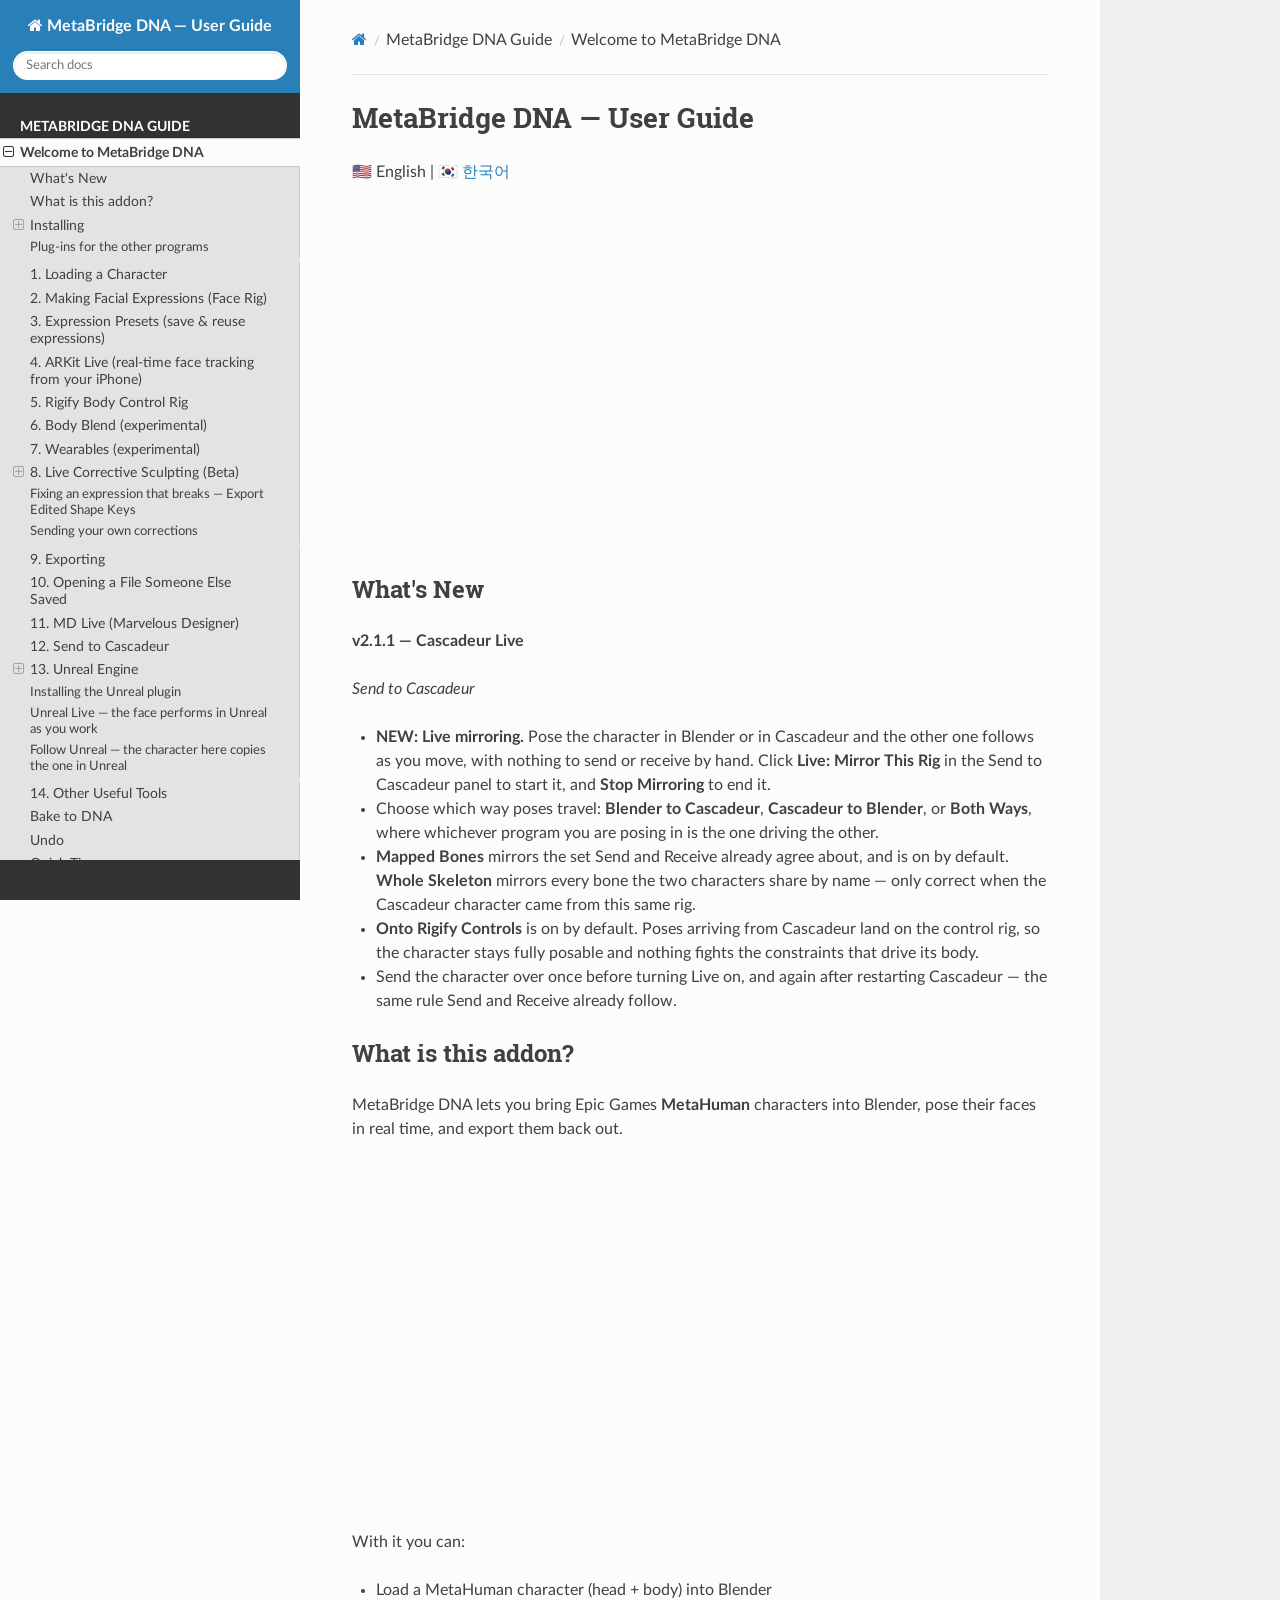
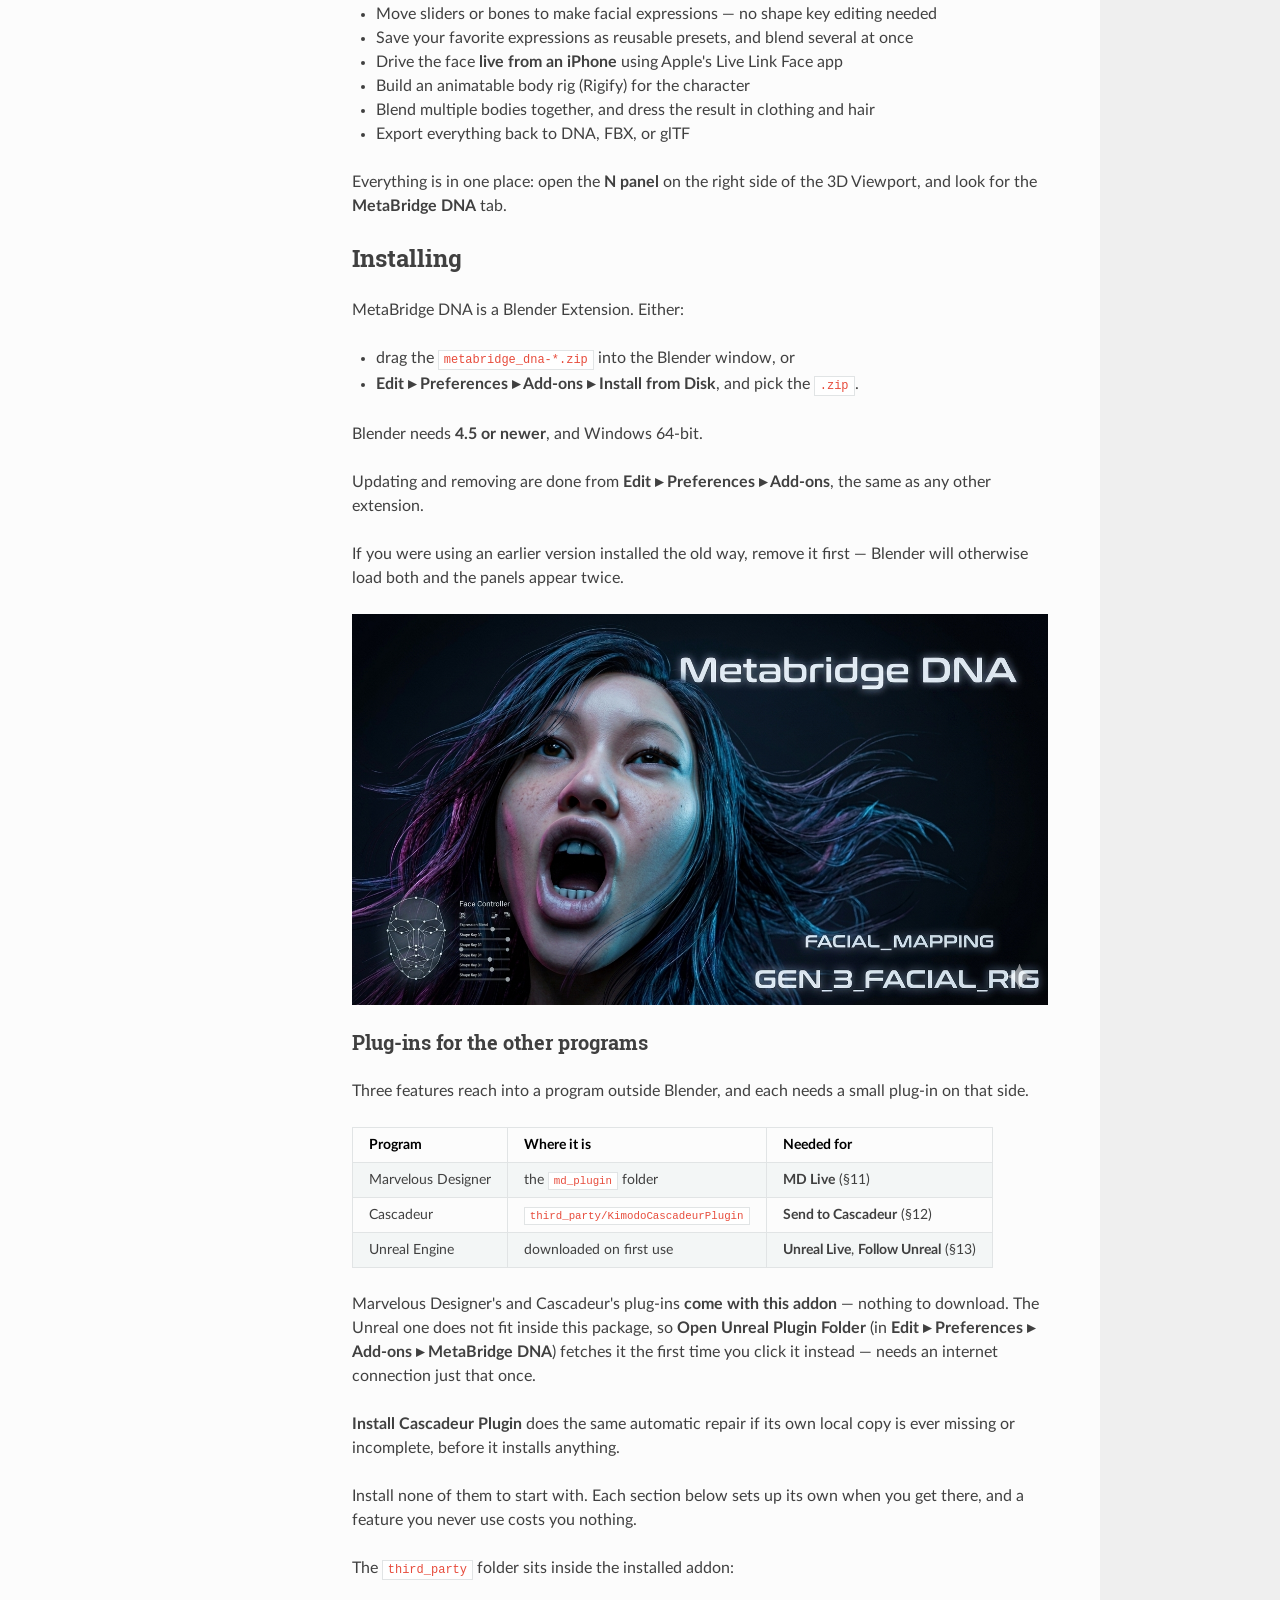
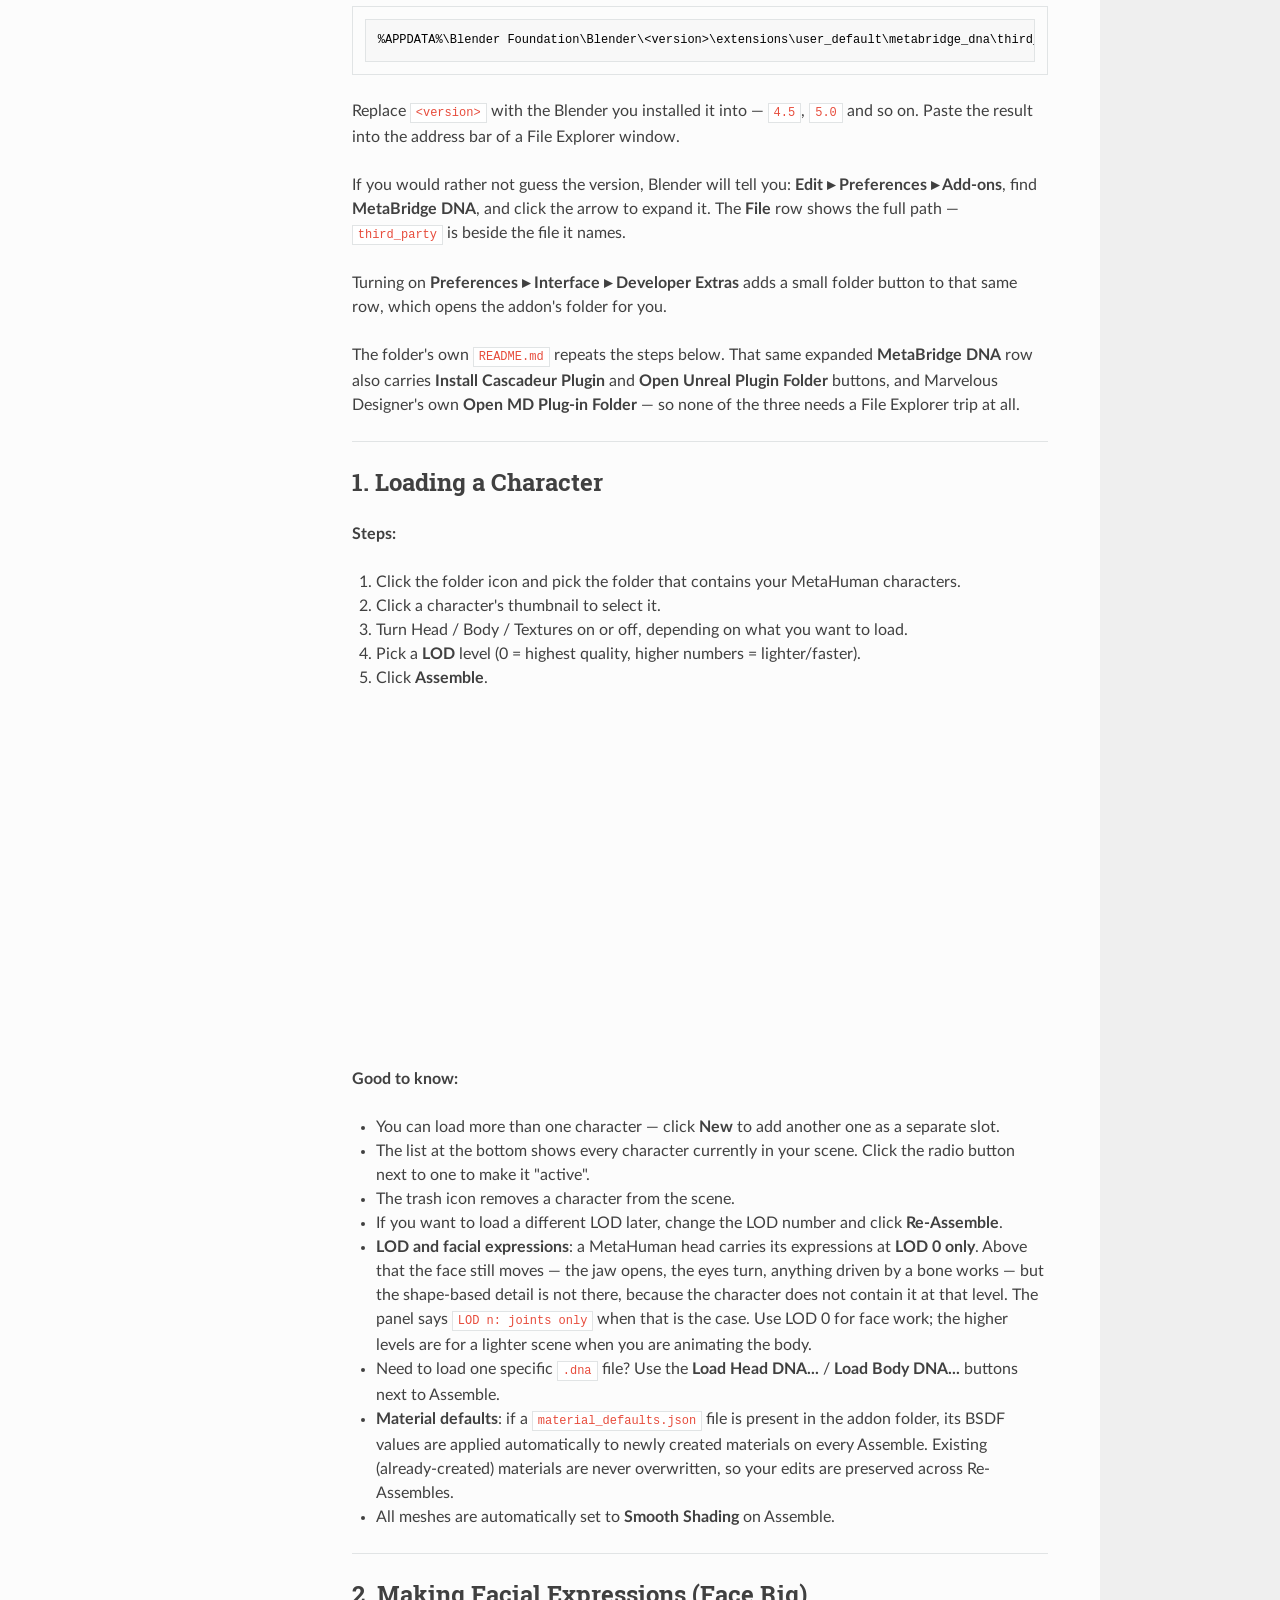
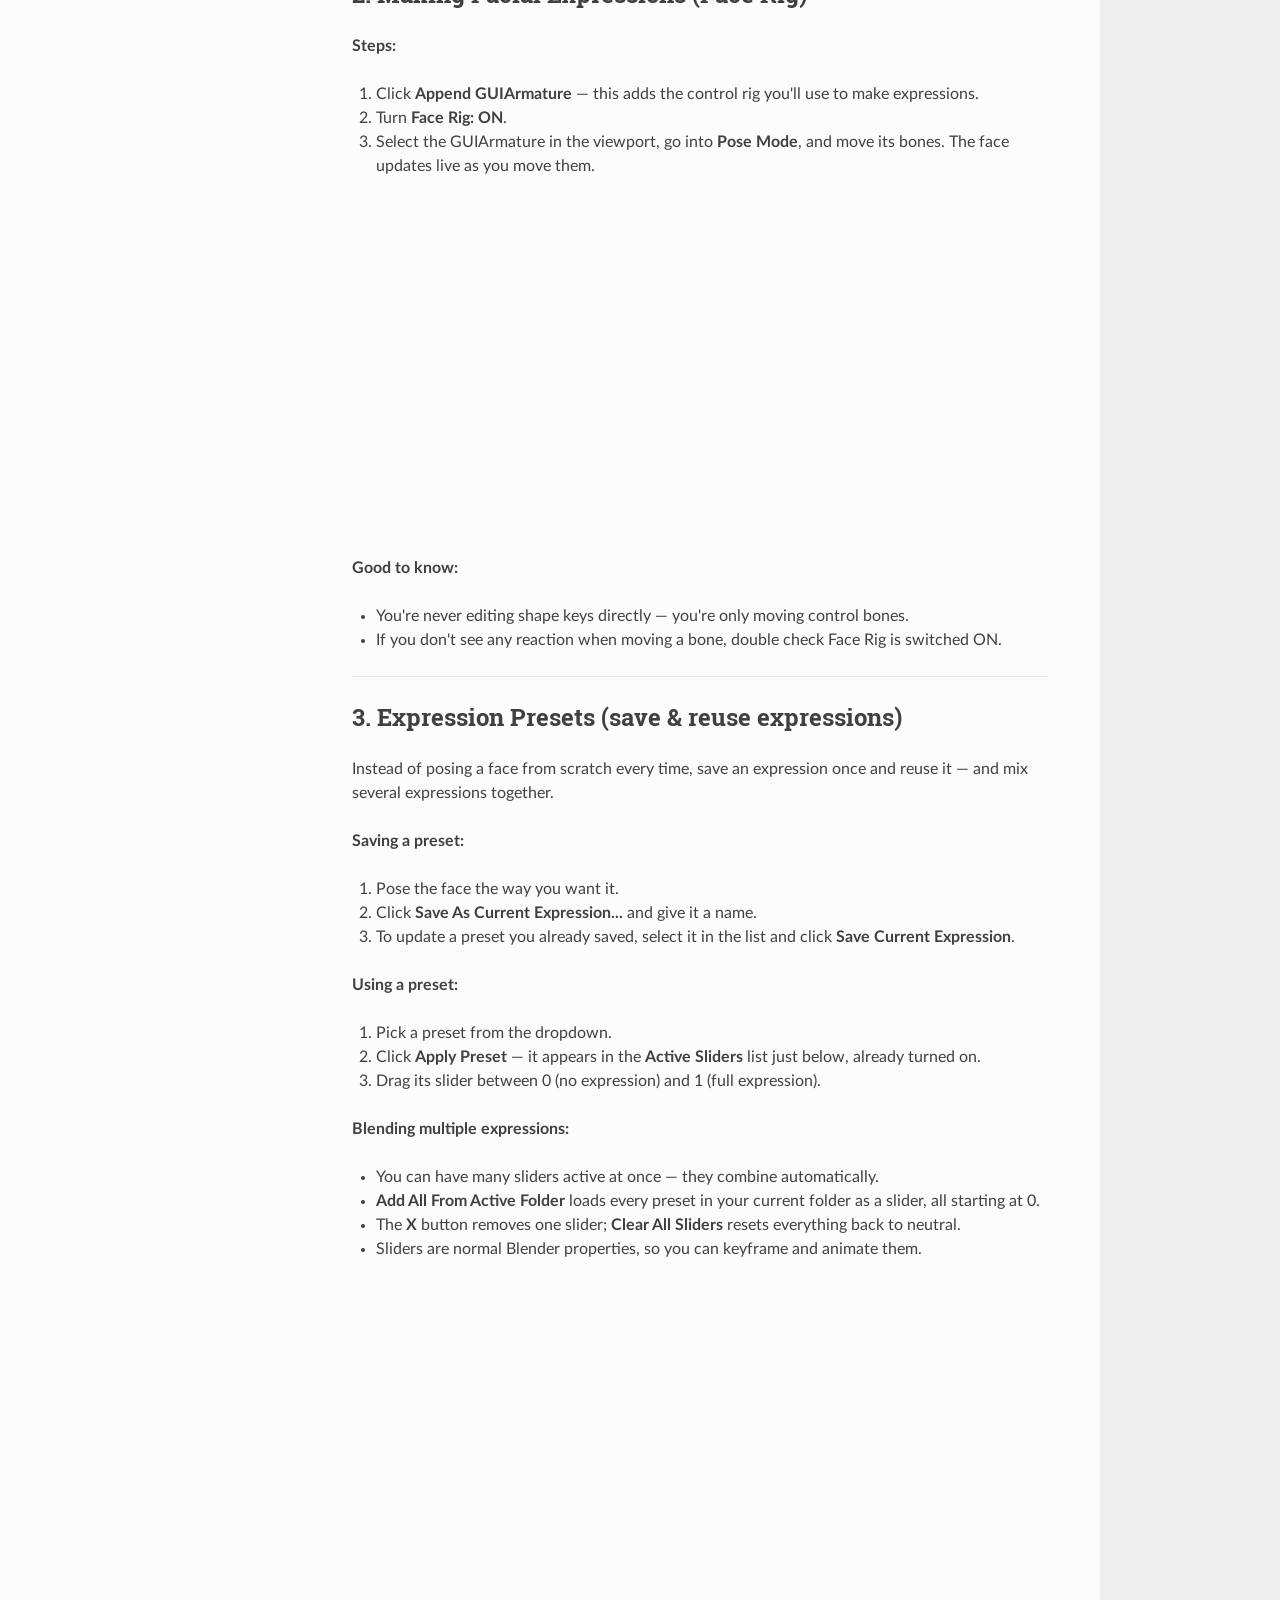
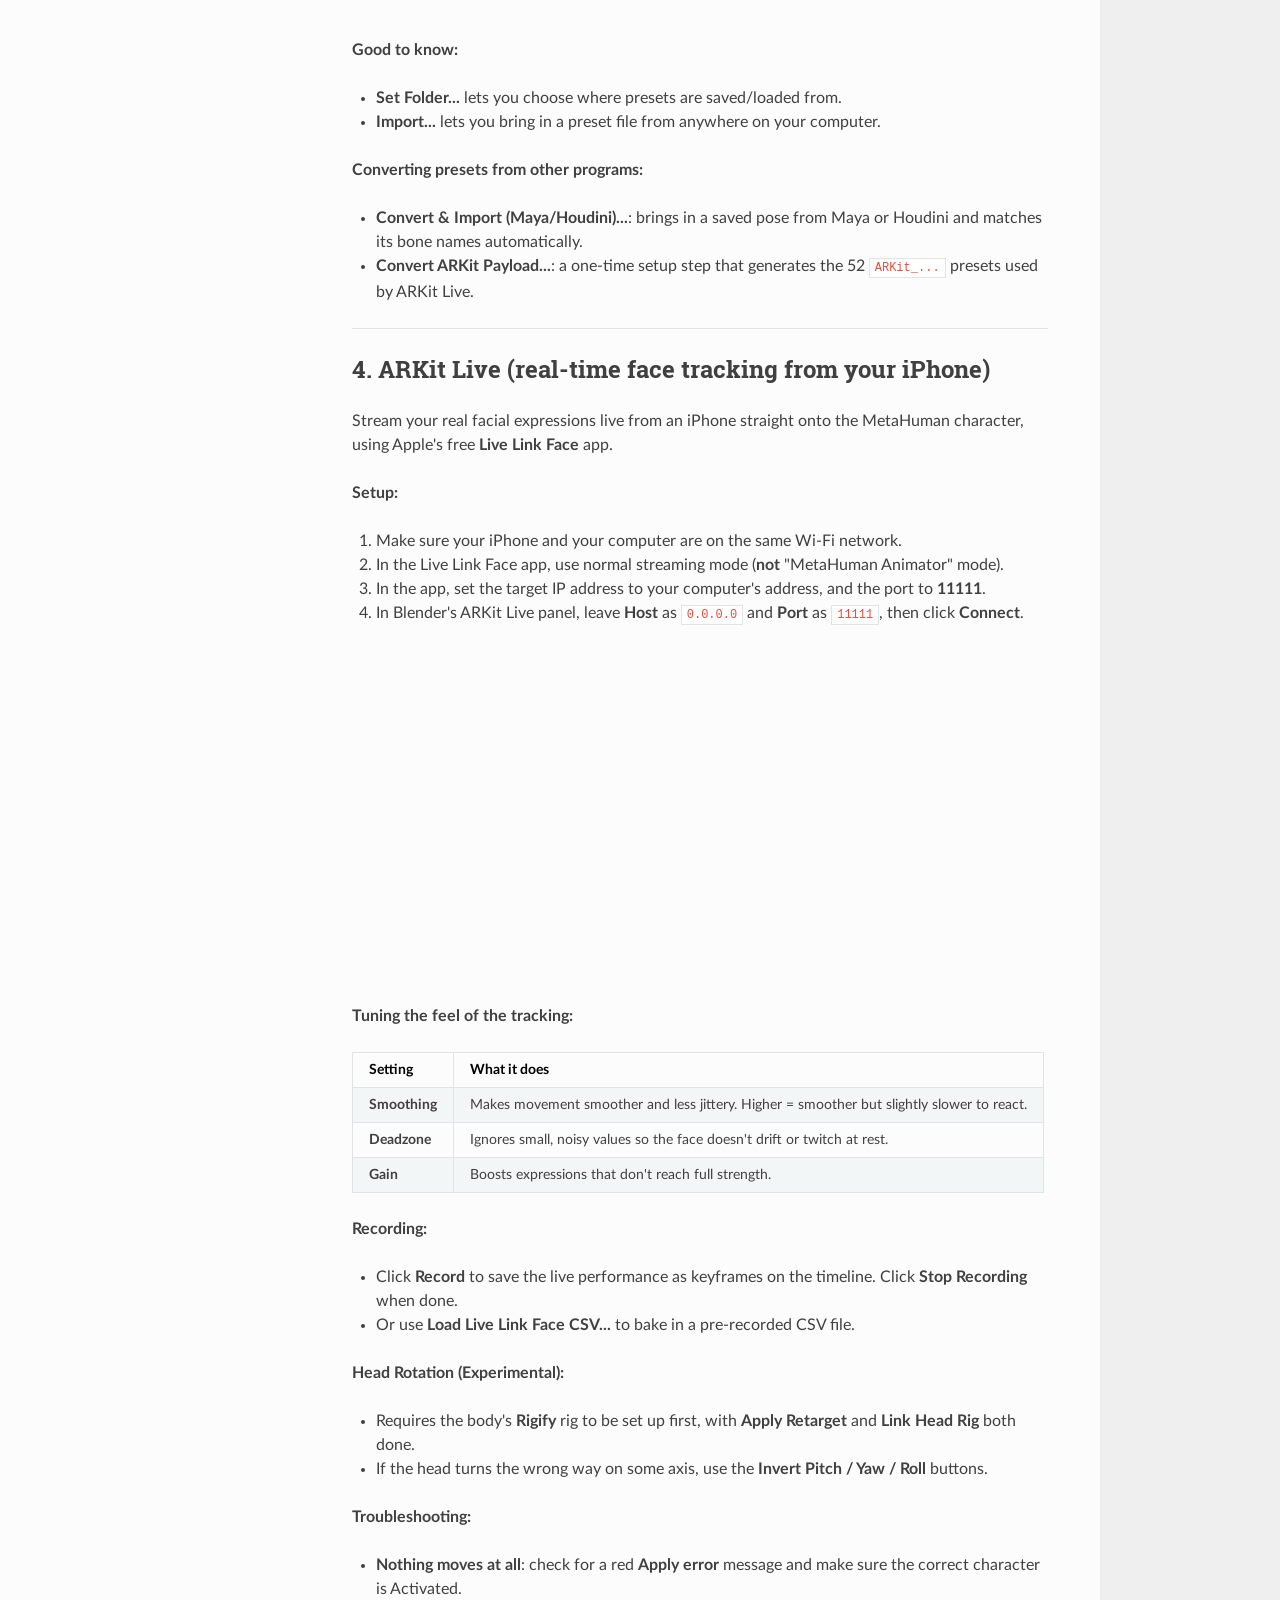
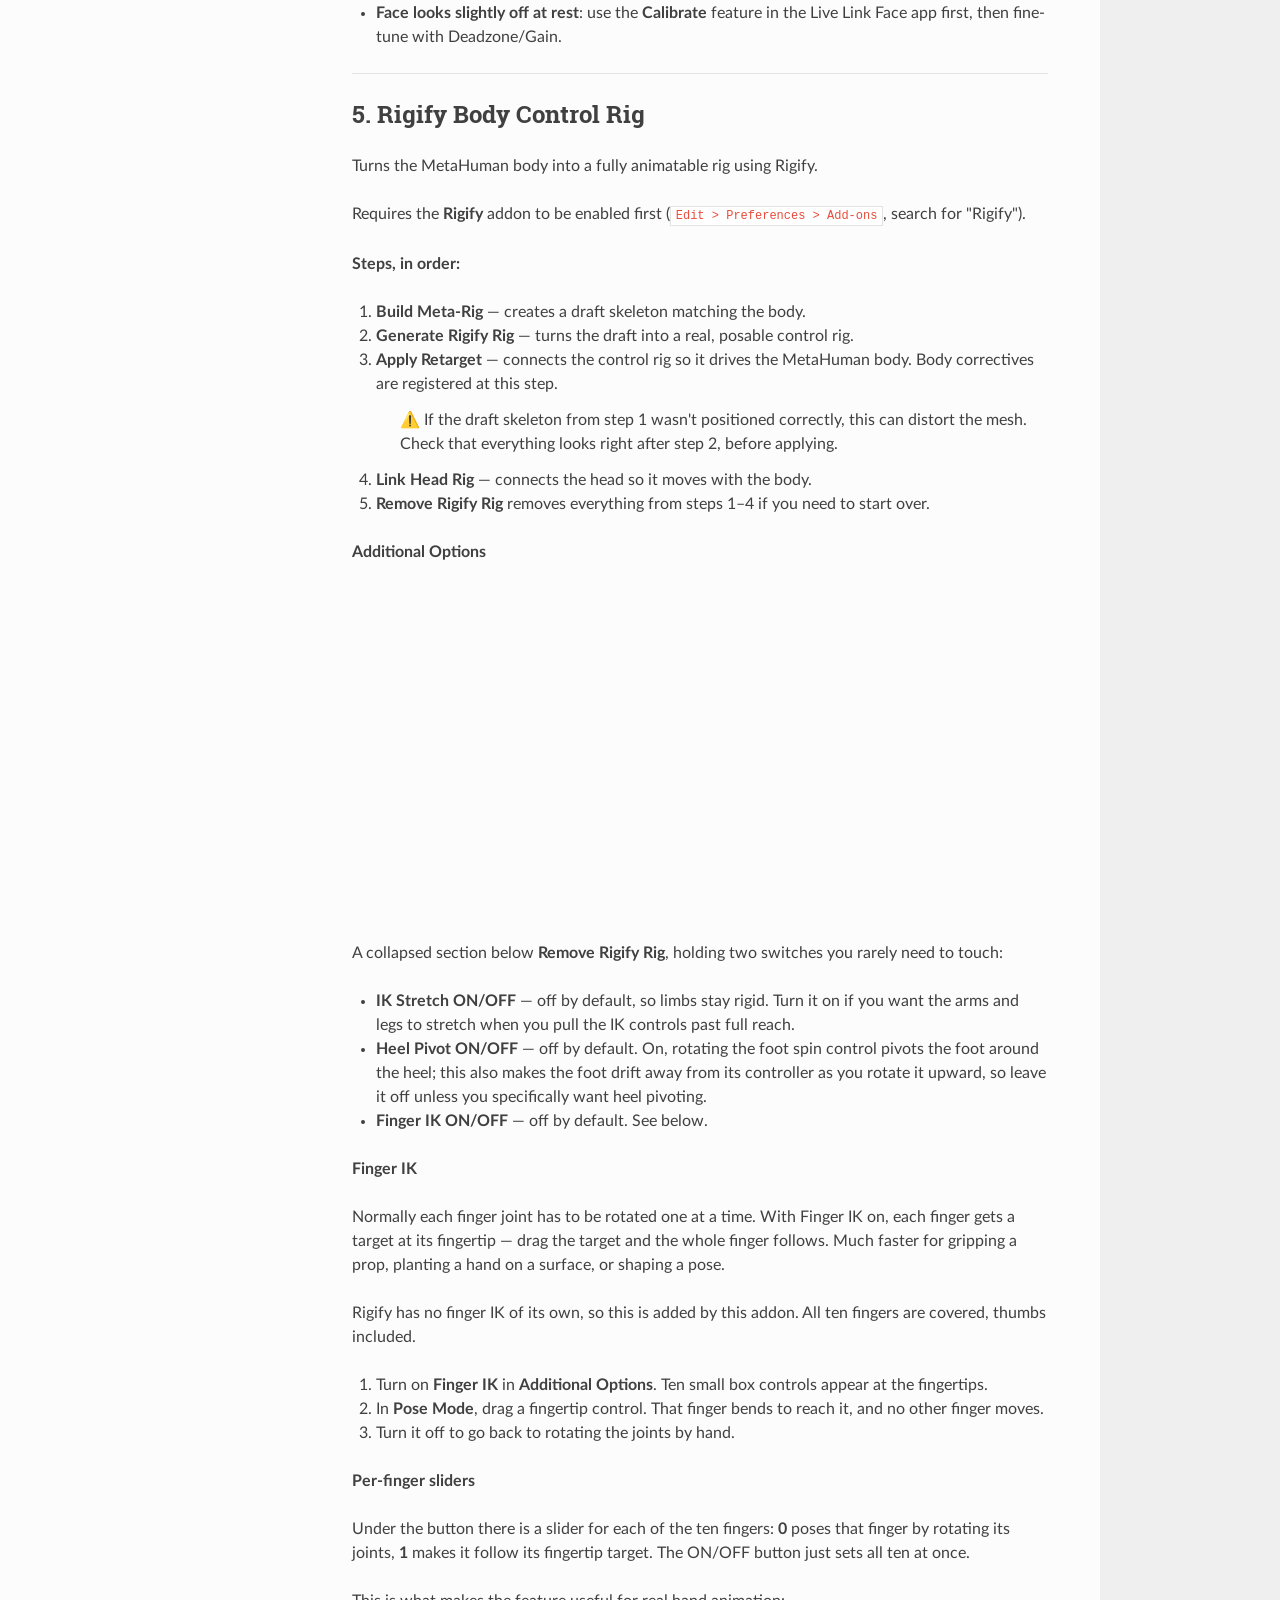
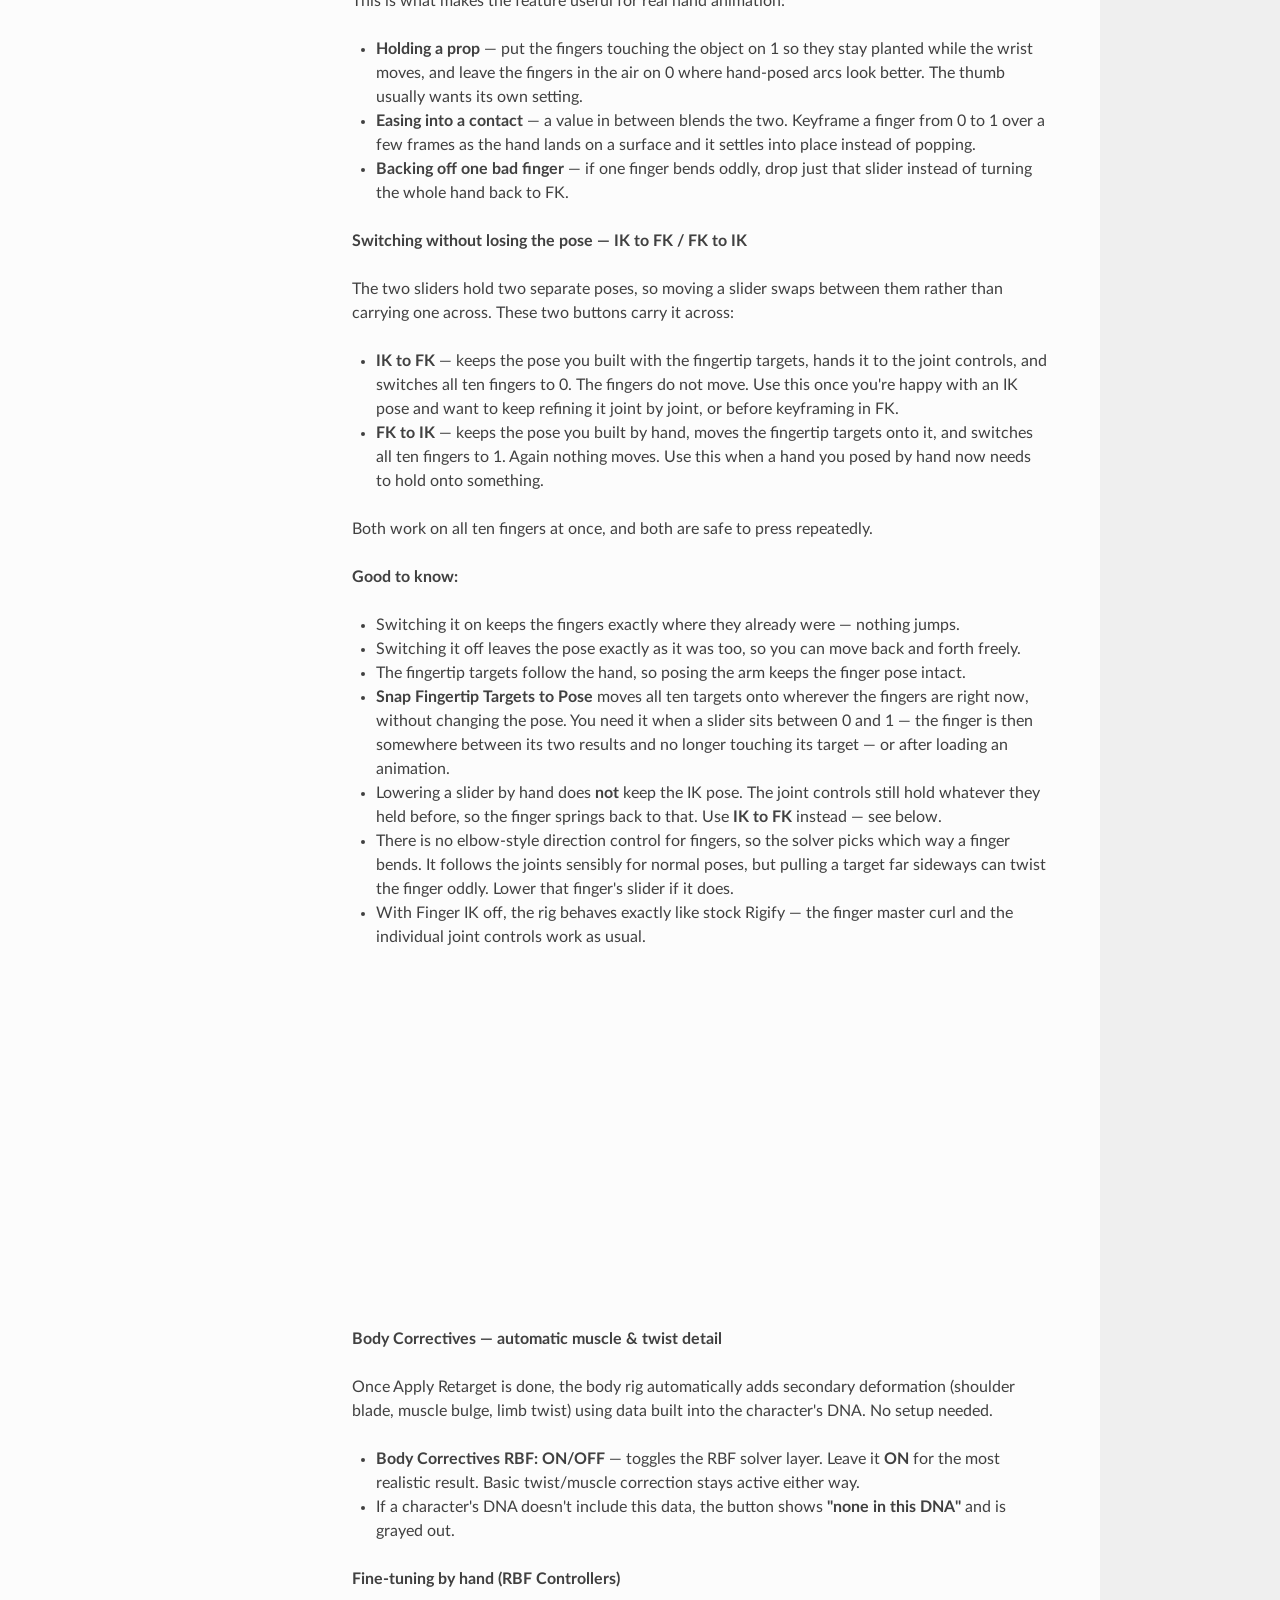
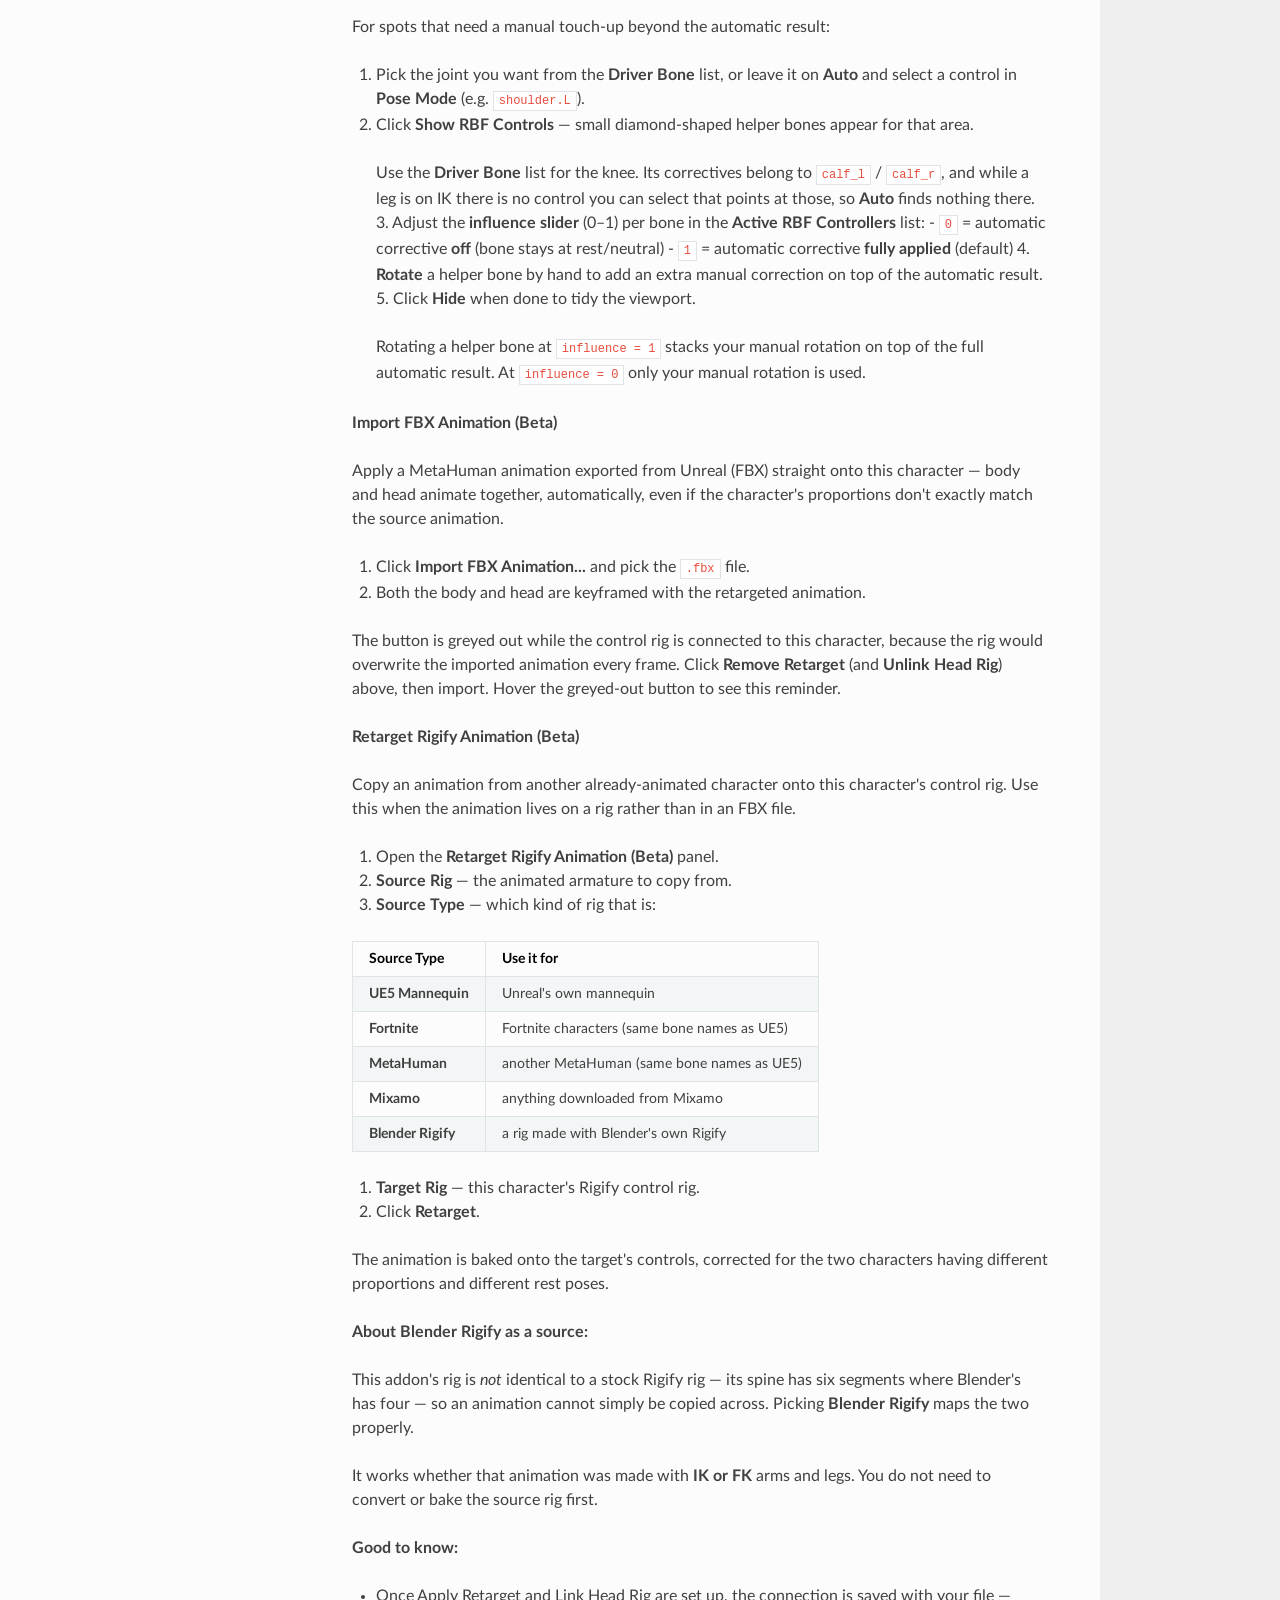
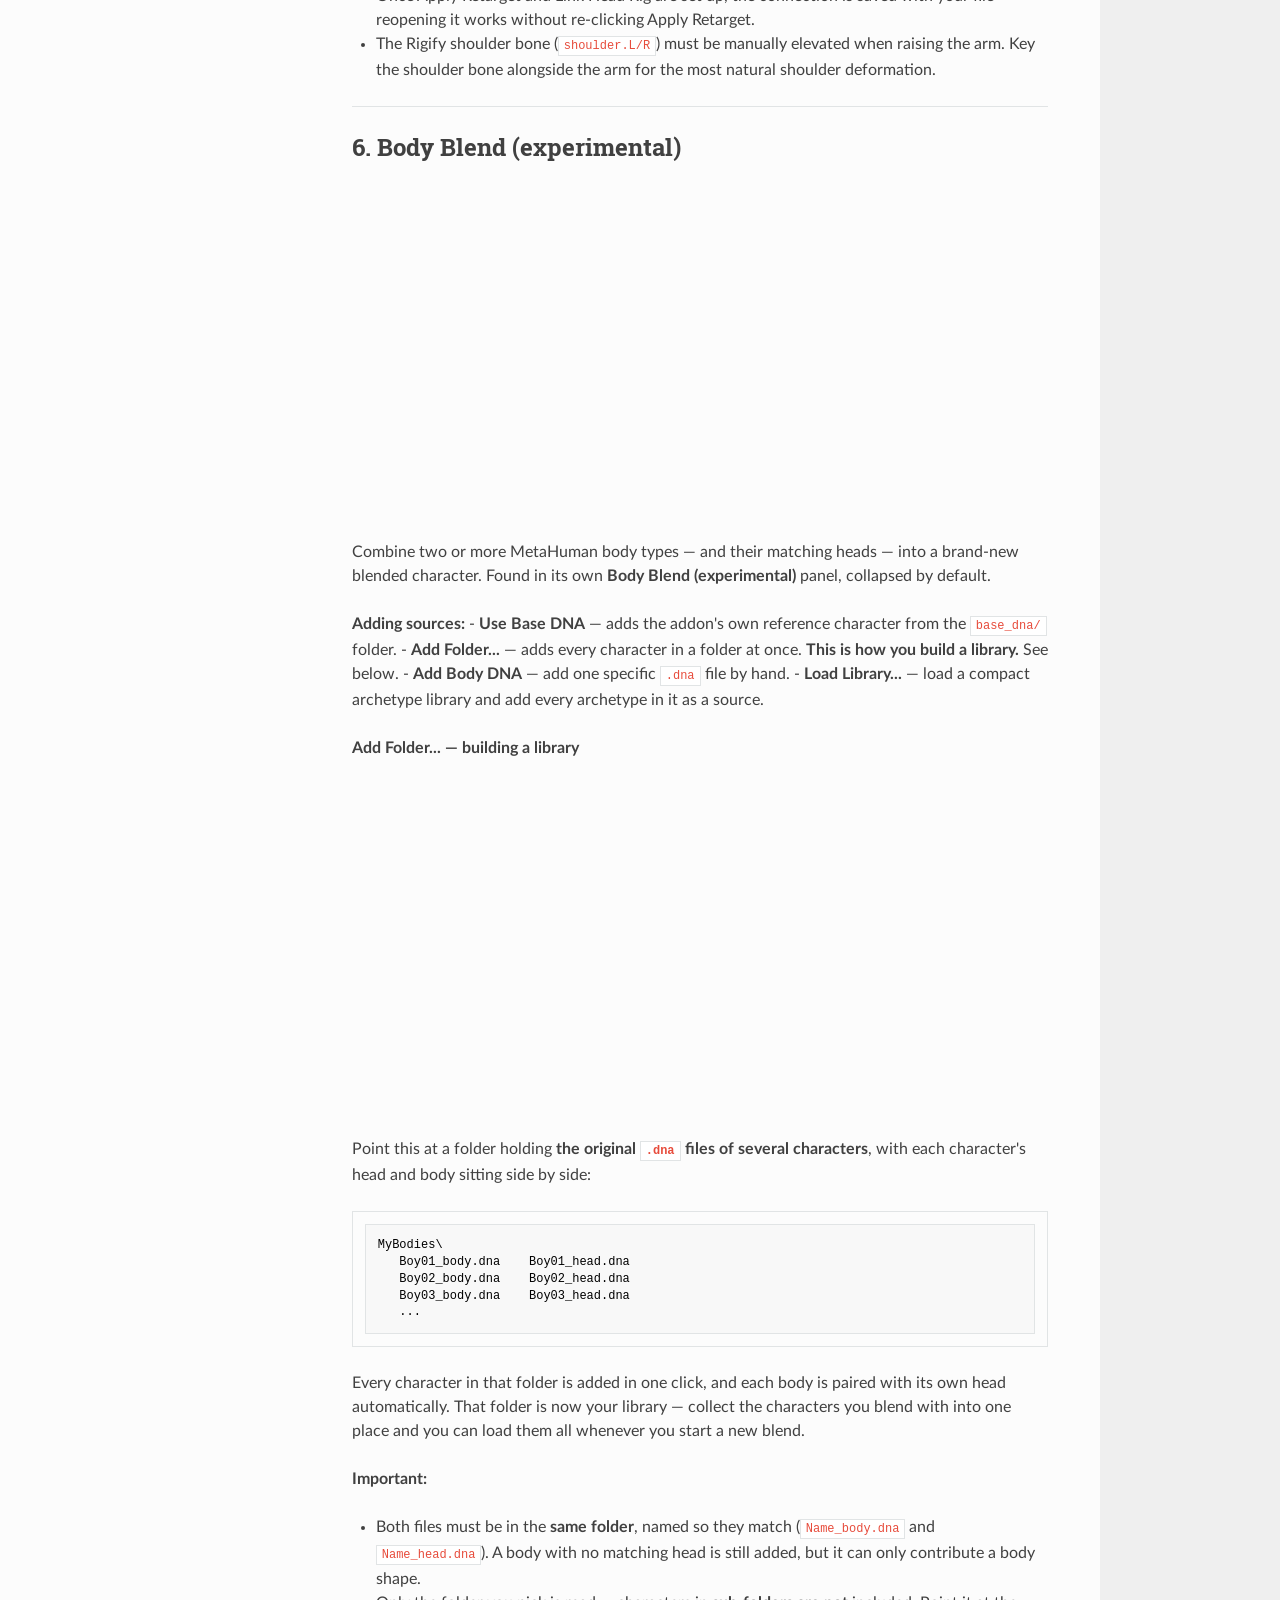
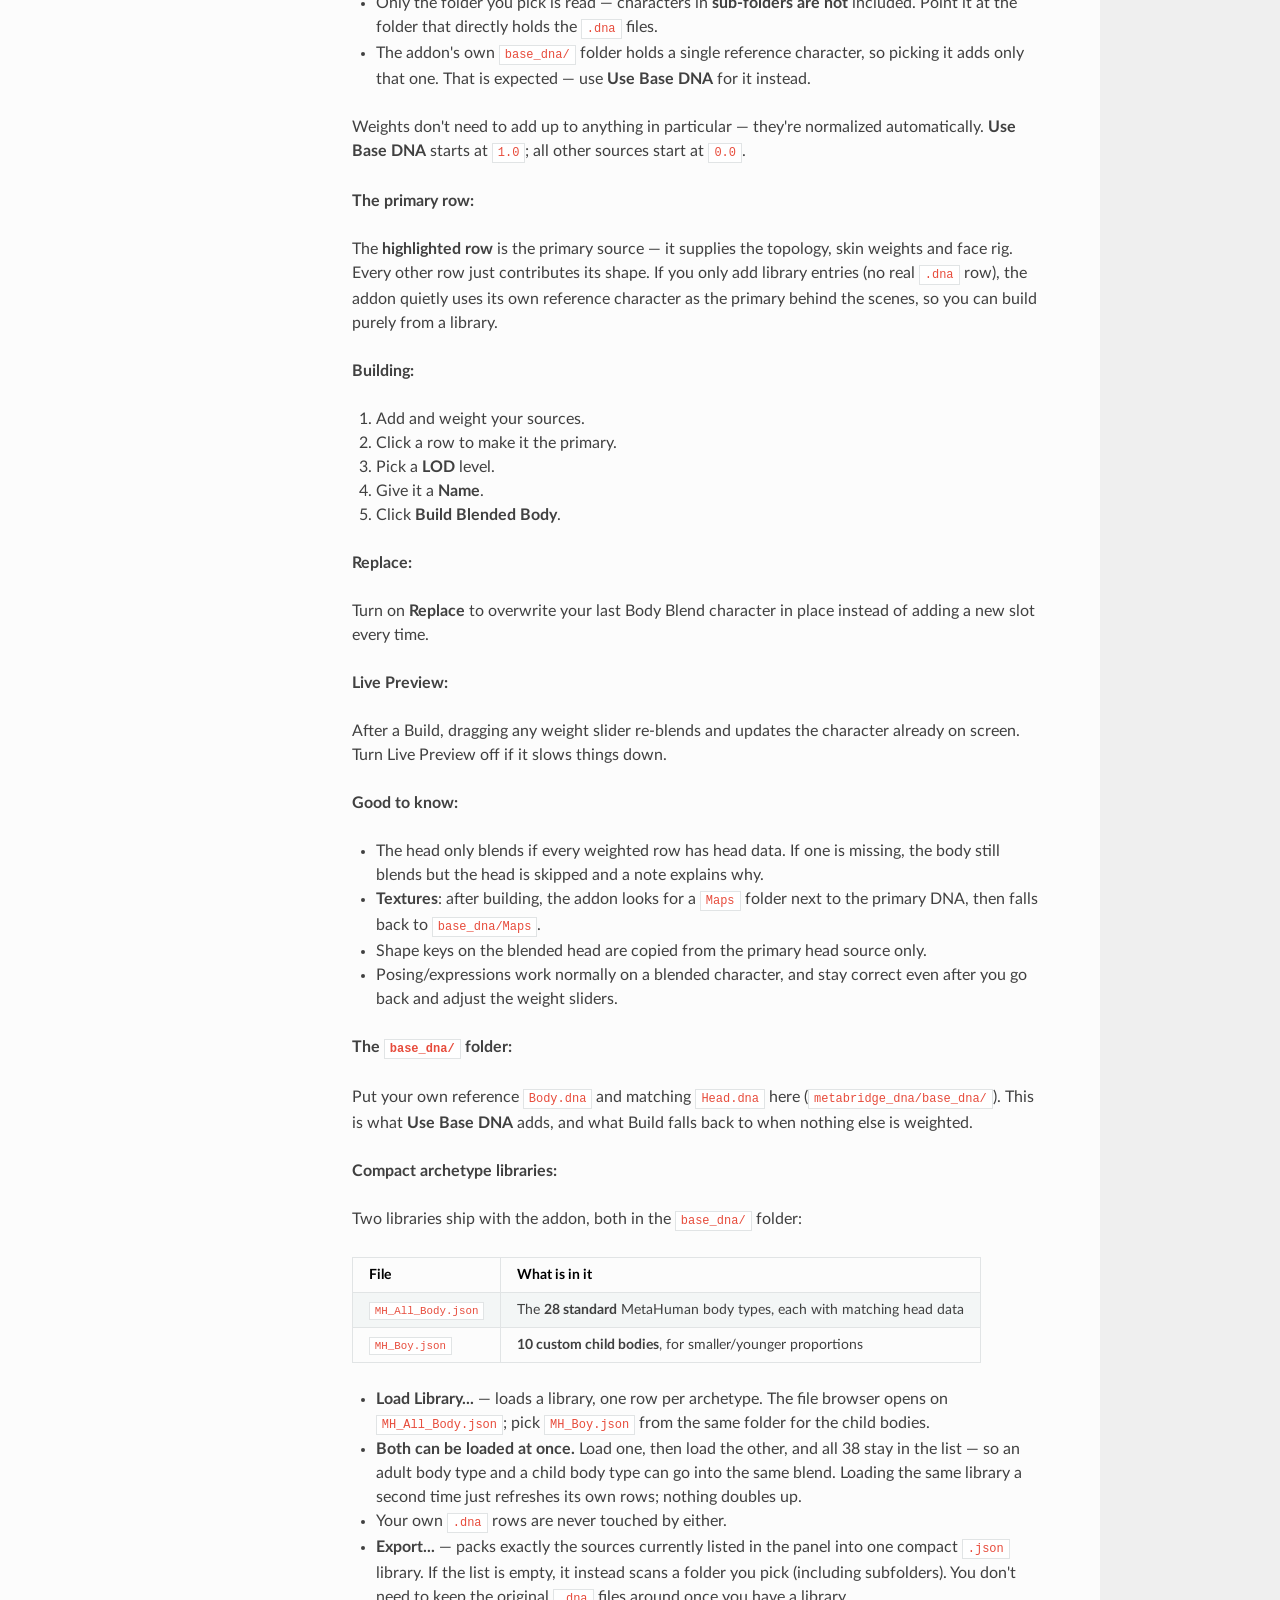
==== commit eb231375: "Deployed a31e544 with MkDocs version: 1.6.1" ====
--- a/index.html
+++ b/index.html
@@ -142,17 +142,7 @@
     </li>
     </ul>
                   </li>
-                  <li class="toctree-l1"><a class="reference internal" href="groomforge/">Strategy & Pipeline</a>
-    <ul>
-    <li class="toctree-l2"><a class="reference internal" href="groomforge/#1-metabridge-dna">1. 🧬 MetaBridge DNA</a>
-    </li>
-    <li class="toctree-l2"><a class="reference internal" href="groomforge/#2-groomforge-pro">2. 👑 GroomForge PRO</a>
-    </li>
-    <li class="toctree-l2"><a class="reference internal" href="groomforge/#3-groomflow-pro">3. 🌊 GroomFlow PRO</a>
-    </li>
-    <li class="toctree-l2"><a class="reference internal" href="groomforge/#experience-the-industry-leading-pipeline">🚀 Experience the Industry-Leading Pipeline</a>
-    </li>
-    </ul>
+                  <li class="toctree-l1"><a class="" href="https://mayalhc.github.io/GroomForge-Wiki/">All add-ons & guides</a>
                   </li>
               </ul>
       </div>
@@ -186,90 +176,14 @@
 </div>
 
 <h2 id="whats-new">What's New</h2>
-<p><strong>v2.1.0 — Cascadeur both ways, Unreal both ways, Undo</strong></p>
-<p><em>Unreal (NEW)</em></p>
-<ul>
-<li><strong>NEW: Unreal Live</strong> — a MetaHuman face animated in Blender performs on the
-  MetaHuman in Unreal as you work on it, with nothing exported. See
-  <a href="#13-unreal-engine">section 13</a>.</li>
-<li><strong>NEW: Follow Unreal</strong> — the other direction. Whatever is moving the
-  character in Unreal, a Control Rig in a sequence or a baked animation, drives
-  this character here. Body, face, or both.</li>
-<li><strong>One plugin on the Unreal side, told apart by port.</strong> 9560 for MotionForge
-  body motion, 9561 for Unreal Live, 9562 for Follow Unreal. A face stream and
-  a body stream can run at the same time as long as the ports differ.</li>
-</ul>
-<p><em>Send to Cascadeur (NEW)</em></p>
-<ul>
-<li><strong>NEW: Send to Cascadeur</strong> — its own panel in the sidebar. Put this character into Cascadeur and animate it there, with no FBX to export by hand. See <a href="#12-send-to-cascadeur">section 12</a>.</li>
-<li><strong>Send Character</strong> hands over the rig, the meshes and whatever animation is on them. Head and body arrive as one character, so the face stays on the body when you move it.</li>
-<li><strong>Keyframes Only</strong> sends a new pose or animation onto the character already there. Nothing is created in Cascadeur; it simply takes the motion.</li>
-<li><strong>Face Bones</strong> is off by default. The face rides the head joint and only the body skeleton goes over — a quarter of the character, and all Cascadeur needs to animate a body.</li>
-<li><strong>Current Frame</strong> sends just the pose you are looking at. <strong>Append</strong> adds after what Cascadeur already has.</li>
-<li>The panel says which tab the motion will land on before you press anything, and <strong>Open sample character</strong> brings up a rigged character when the scene is empty.</li>
-<li><strong>NEW: Receive from Cascadeur</strong> — the bridge works both ways. Animate over
-  there and bring it back onto the same character in the same scene.
-  <strong>Animation Only</strong> keys onto the rig you already have; <strong>Mesh + Animation</strong>
-  brings the character back as new objects. <strong>Onto Rigify Controls</strong> puts it on
-  the control rig so it can be adjusted and layered.</li>
-<li>Reading a full MetaHuman take takes under a second, and root motion comes
-  with it.</li>
-</ul>
-<p><em>Correctives (NEW)</em></p>
-<ul>
-<li><strong>NEW: Bake to DNA</strong> — a correction you sculpted can be written into the
-  character's <code>.dna</code>, so it belongs to the character everywhere instead of only
-  in this scene. <strong>Bake Corrective to DNA</strong> for one, <strong>Bake All to DNA</strong> for
-  every one on the character.</li>
-<li><strong>NEW: Export Face CSV</strong> — write the face's shape values over the frame range
-  to a spreadsheet file, for taking a performance to another program.</li>
-</ul>
-<p><em>Undo (NEW)</em></p>
-<ul>
-<li><strong>Ctrl+Z now works on the big steps.</strong> Assemble, New, Delete Slot, Load Head/Body DNA, Build Meta-Rig, Generate Rigify Rig, Apply Retarget, Link/Unlink Head Rig, Remove Rigify Rig and Reload Materials can all be undone and redone like anything else in Blender.</li>
-<li>The face rig follows the undo. Undo past an Assemble and it switches off with the character; redo and it comes back on.</li>
-<li>Things that cannot be undone are deliberately left out: saving a <code>.dna</code>, saving material defaults, connecting ARKit Live. Undo cannot unwrite a file or close a connection, so those stay one-way.</li>
-</ul>
-<p><em>Body Blend — both libraries at the same time</em></p>
-<ul>
-<li><strong>The standard bodies and the child bodies can now be loaded together.</strong> Load <code>MH_All_Body.json</code>, then load <code>MH_Boy.json</code>, and both sets stay in the list — 39 rows to blend from instead of whichever you loaded last.</li>
-<li>Loading the same library again still just refreshes its own rows, so nothing doubles up.</li>
-<li>If you load a library built from a different skeleton, it now says so straight away instead of failing later at Build.</li>
-</ul>
-<p><em>ARKit Live — the Smoothing slider was backwards</em></p>
-<ul>
-<li><strong>Smoothing now does what it says.</strong> It was inverted: turning it down to 0 — the setting described as the raw, immediate one — froze the face completely instead. Turn it down for a raw, snappy feed and up for a smoother, slightly laggier one, as the label always claimed.</li>
-<li>If you had settled on a Smoothing value that felt right, try it again — the same number now behaves the opposite way. <strong>0.5 is unchanged</strong>, so anyone on the default sees no difference.</li>
-</ul>
-<p><em>Loading and saving a <code>.dna</code> tells you the truth</em></p>
-<ul>
-<li><strong>Picking the wrong file now says so.</strong> A PNG, a JSON or anything else that is not a DNA used to load "successfully" and leave you with a character that had no bones and no meshes. It is now refused with a message naming what is actually wrong with the file.</li>
-<li><strong>A failed save no longer reports success.</strong> Saving to a folder that does not exist used to say "Saved" with no file written anywhere.</li>
-<li><strong>A failed load leaves the character you already had alone.</strong> It used to switch the face rig off and leave it off.</li>
-</ul>
-<p><em>Smoother viewport</em></p>
-<ul>
-<li>Characters with <strong>Apply Retarget</strong> done are lighter to work around. The body correctives were being recalculated on every viewport change — turning the camera, picking something, moving a face control — even when the body had not moved. Now that work only happens when a body bone actually moves.</li>
-</ul>
-<p><em>Load Live Link Face CSV — a recording now loads all the way through</em></p>
-<ul>
-<li><strong>A CSV no longer stops partway with <code>could not make path to "value"</code>.</strong> Bringing a recording in creates a slider for every shape at once, and each one it added left the ones before it unusable — so a file failed on its second shape and nothing was keyed. Live capture never hit this: it makes its sliders in the first tick and adds none afterwards. Recorded files now load whole.</li>
-<li><strong>The playhead goes back where it was.</strong> A CSV whose columns did not match left the scene parked at the end of the recording, on top of reporting nothing matched.</li>
-</ul>
-<p><em>Plug-ins for the other programs now come with the addon</em></p>
-<ul>
-<li><strong>The Cascadeur and Unreal plug-ins ship inside the addon</strong>, in a <code>third_party</code> folder, alongside the Marvelous Designer one. Nothing to download and no separate product to install — <a href="#installing">Installing</a> says where they are, and each section sets up its own.</li>
-</ul>
-<p><em>Smaller fixes</em></p>
-<ul>
-<li>The <strong>LOD</strong> row now says when the level you picked carries no facial expressions. MetaHuman heads keep their expressions at LOD 0 only; above that the face moves on its joints alone, which used to look like the face rig having stopped working.</li>
-<li><strong>Import FBX Animation</strong> now warns when the control rig is still driving the bones it just keyed. The warning existed but never appeared in the one case it was written for.</li>
-<li>In the DNA inspector's <strong>Bone View</strong>, the <strong>Next</strong> button stopped responding a few presses before the end of the list.</li>
-<li>Switching the add-on off now stops everything it started. Two background evaluations kept running with it disabled.</li>
-</ul>
-<p><em>For anyone who edits meshes and writes them back to <code>.dna</code></em></p>
-<ul>
-<li>Editing an <strong>eye</strong> mesh and exporting with <strong>Include Mesh Edits</strong> could quietly write those vertices into a different LOD of the same eye, leaving the one you edited unchanged. Jaw, teeth, tongue and the head itself were never affected. Fixed.</li>
+<p><strong>v2.1.1 — Cascadeur Live</strong></p>
+<p><em>Send to Cascadeur</em></p>
+<ul>
+<li><strong>NEW: Live mirroring.</strong> Pose the character in Blender or in Cascadeur and the other one follows as you move, with nothing to send or receive by hand. Click <strong>Live: Mirror This Rig</strong> in the Send to Cascadeur panel to start it, and <strong>Stop Mirroring</strong> to end it.</li>
+<li>Choose which way poses travel: <strong>Blender to Cascadeur</strong>, <strong>Cascadeur to Blender</strong>, or <strong>Both Ways</strong>, where whichever program you are posing in is the one driving the other.</li>
+<li><strong>Mapped Bones</strong> mirrors the set Send and Receive already agree about, and is on by default. <strong>Whole Skeleton</strong> mirrors every bone the two characters share by name — only correct when the Cascadeur character came from this same rig.</li>
+<li><strong>Onto Rigify Controls</strong> is on by default. Poses arriving from Cascadeur land on the control rig, so the character stays fully posable and nothing fights the constraints that drive its body.</li>
+<li>Send the character over once before turning Live on, and again after restarting Cascadeur — the same rule Send and Receive already follow.</li>
 </ul>
 <h2 id="what-is-this-addon">What is this addon?</h2>
 <p>MetaBridge DNA lets you bring Epic Games <strong>MetaHuman</strong> characters into Blender, pose their faces in real time, and export them back out.</p>
@@ -297,7 +211,7 @@
 <p>If you were using an earlier version installed the old way, remove it first — Blender will otherwise load both and the panels appear twice.</p>
 <p><img alt="metabridge_dna01.png" src="assets/metabridge_dna01.png" /></p>
 <h3 id="plug-ins-for-the-other-programs">Plug-ins for the other programs</h3>
-<p>Three features reach into a program outside Blender, and each needs a small plug-in on that side. <strong>They all come with this addon</strong> — nothing to download.</p>
+<p>Three features reach into a program outside Blender, and each needs a small plug-in on that side.</p>
 <table>
 <thead>
 <tr>
@@ -314,16 +228,18 @@
 </tr>
 <tr>
 <td>Cascadeur</td>
-<td><code>third_party/KimodoCascadeurPlugin_free.zip</code></td>
+<td><code>third_party/KimodoCascadeurPlugin</code></td>
 <td><strong>Send to Cascadeur</strong> (§12)</td>
 </tr>
 <tr>
 <td>Unreal Engine</td>
-<td><code>third_party/MotionForgeLiveLink_UE5.8.zip</code></td>
+<td>downloaded on first use</td>
 <td><strong>Unreal Live</strong>, <strong>Follow Unreal</strong> (§13)</td>
 </tr>
 </tbody>
 </table>
+<p>Marvelous Designer's and Cascadeur's plug-ins <strong>come with this addon</strong> — nothing to download. The Unreal one does not fit inside this package, so <strong>Open Unreal Plugin Folder</strong> (in <strong>Edit ▸ Preferences ▸ Add-ons ▸ MetaBridge DNA</strong>) fetches it the first time you click it instead — needs an internet connection just that once.</p>
+<p><strong>Install Cascadeur Plugin</strong> does the same automatic repair if its own local copy is ever missing or incomplete, before it installs anything.</p>
 <p>Install none of them to start with. Each section below sets up its own when you get there, and a feature you never use costs you nothing.</p>
 <p>The <code>third_party</code> folder sits inside the installed addon:</p>
 <div class="highlight"><pre><span></span><code>%APPDATA%\Blender Foundation\Blender\&lt;version&gt;\extensions\user_default\metabridge_dna\third_party
@@ -331,7 +247,7 @@
 <p>Replace <code>&lt;version&gt;</code> with the Blender you installed it into — <code>4.5</code>, <code>5.0</code> and so on. Paste the result into the address bar of a File Explorer window.</p>
 <p>If you would rather not guess the version, Blender will tell you: <strong>Edit ▸ Preferences ▸ Add-ons</strong>, find <strong>MetaBridge DNA</strong>, and click the arrow to expand it. The <strong>File</strong> row shows the full path — <code>third_party</code> is beside the file it names.</p>
 <p>Turning on <strong>Preferences ▸ Interface ▸ Developer Extras</strong> adds a small folder button to that same row, which opens the addon's folder for you.</p>
-<p>The folder's own <code>README.md</code> repeats the steps below. Marvelous Designer is the exception — its <strong>Open MD Plug-in Folder</strong> button takes you straight there.</p>
+<p>The folder's own <code>README.md</code> repeats the steps below. That same expanded <strong>MetaBridge DNA</strong> row also carries <strong>Install Cascadeur Plugin</strong> and <strong>Open Unreal Plugin Folder</strong> buttons, and Marvelous Designer's own <strong>Open MD Plug-in Folder</strong> — so none of the three needs a File Explorer trip at all.</p>
 <hr />
 <h2 id="1-loading-a-character">1. Loading a Character</h2>
 <p><strong>Steps:</strong></p>
@@ -342,7 +258,8 @@
 <li>Pick a <strong>LOD</strong> level (0 = highest quality, higher numbers = lighter/faster).</li>
 <li>Click <strong>Assemble</strong>.</li>
 </ol>
-<p><img alt="metabridge_img01.gif" src="assets/metabridge_img01.gif" /></p>
+<video src="assets/metabridge_img01.mp4" autoplay loop muted playsinline style="width:100%;border-radius:6px" title="metabridge_img01.gif"></video>
+
 <p><strong>Good to know:</strong></p>
 <ul>
 <li>You can load more than one character — click <strong>New</strong> to add another one as a separate slot.</li>
@@ -362,7 +279,8 @@
 <li>Turn <strong>Face Rig: ON</strong>.</li>
 <li>Select the GUIArmature in the viewport, go into <strong>Pose Mode</strong>, and move its bones. The face updates live as you move them.</li>
 </ol>
-<p><img alt="metabridge_img02.gif" src="assets/metabridge_img02.gif" /></p>
+<video src="assets/metabridge_img02.mp4" autoplay loop muted playsinline style="width:100%;border-radius:6px" title="metabridge_img02.gif"></video>
+
 <p><strong>Good to know:</strong></p>
 <ul>
 <li>You're never editing shape keys directly — you're only moving control bones.</li>
@@ -390,7 +308,8 @@
 <li>The <strong>X</strong> button removes one slider; <strong>Clear All Sliders</strong> resets everything back to neutral.</li>
 <li>Sliders are normal Blender properties, so you can keyframe and animate them.</li>
 </ul>
-<p><img alt="metabridge_img04.gif" src="assets/metabridge_img04.gif" /></p>
+<video src="assets/metabridge_img04.mp4" autoplay loop muted playsinline style="width:100%;border-radius:6px" title="metabridge_img04.gif"></video>
+
 <p><strong>Good to know:</strong></p>
 <ul>
 <li><strong>Set Folder...</strong> lets you choose where presets are saved/loaded from.</li>
@@ -411,7 +330,8 @@
 <li>In the app, set the target IP address to your computer's address, and the port to <strong>11111</strong>.</li>
 <li>In Blender's ARKit Live panel, leave <strong>Host</strong> as <code>0.0.0.0</code> and <strong>Port</strong> as <code>11111</code>, then click <strong>Connect</strong>.</li>
 </ol>
-<p><img alt="metabridge_img05.gif" src="assets/metabridge_img05.gif" /></p>
+<video src="assets/metabridge_img05.mp4" autoplay loop muted playsinline style="width:100%;border-radius:6px" title="metabridge_img05.gif"></video>
+
 <p><strong>Tuning the feel of the tracking:</strong></p>
 <table>
 <thead>
@@ -465,8 +385,9 @@
 <li><strong>Link Head Rig</strong> — connects the head so it moves with the body.</li>
 <li><strong>Remove Rigify Rig</strong> removes everything from steps 1–4 if you need to start over.</li>
 </ol>
-<p><strong>Additional Options</strong>
-<img alt="Rigify_IK.gif" src="assets/Rigify_IK.gif" /></p>
+<p><strong>Additional Options</strong></p>
+<video src="assets/Rigify_IK.mp4" autoplay loop muted playsinline style="width:100%;border-radius:6px" title="Rigify_IK.gif"></video>
+
 <p>A collapsed section below <strong>Remove Rigify Rig</strong>, holding two switches you rarely need to touch:</p>
 <ul>
 <li><strong>IK Stretch ON/OFF</strong> — off by default, so limbs stay rigid. Turn it on if you want the arms and legs to stretch when you pull the IK controls past full reach.</li>
@@ -506,7 +427,8 @@
 <li>There is no elbow-style direction control for fingers, so the solver picks which way a finger bends. It follows the joints sensibly for normal poses, but pulling a target far sideways can twist the finger oddly. Lower that finger's slider if it does.</li>
 <li>With Finger IK off, the rig behaves exactly like stock Rigify — the finger master curl and the individual joint controls work as usual.</li>
 </ul>
-<p><img alt="metabridge_img03.gif" src="assets/metabridge_img03.gif" /></p>
+<video src="assets/metabridge_img03.mp4" autoplay loop muted playsinline style="width:100%;border-radius:6px" title="metabridge_img03.gif"></video>
+
 <p><strong>Body Correctives — automatic muscle &amp; twist detail</strong></p>
 <p>Once Apply Retarget is done, the body rig automatically adds secondary deformation (shoulder blade, muscle bulge, limb twist) using data built into the character's DNA. No setup needed.</p>
 <ul>
@@ -587,16 +509,17 @@
 </ul>
 <hr />
 <h2 id="6-body-blend-experimental">6. Body Blend (experimental)</h2>
-<p><img alt="Body_blend.gif" src="assets/Body_blend.gif" /></p>
+<video src="assets/Body_blend.mp4" autoplay loop muted playsinline style="width:100%;border-radius:6px" title="Body_blend.gif"></video>
+
 <p>Combine two or more MetaHuman body types — and their matching heads — into a brand-new blended character. Found in its own <strong>Body Blend (experimental)</strong> panel, collapsed by default.</p>
 <p><strong>Adding sources:</strong>
 - <strong>Use Base DNA</strong> — adds the addon's own reference character from the <code>base_dna/</code> folder.
 - <strong>Add Folder...</strong> — adds every character in a folder at once. <strong>This is how you build a library.</strong> See below.
 - <strong>Add Body DNA</strong> — add one specific <code>.dna</code> file by hand.
 - <strong>Load Library...</strong> — load a compact archetype library and add every archetype in it as a source.</p>
-<p><strong>Add Folder... — building a library</strong>
-<img alt="Body_blend02.gif" src="assets/Body_blend02.gif" />
-Point this at a folder holding <strong>the original <code>.dna</code> files of several characters</strong>, with each character's head and body sitting side by side:</p>
+<p><strong>Add Folder... — building a library</strong></p>
+<video src="assets/Body_blend02.mp4" autoplay loop muted playsinline style="width:100%;border-radius:6px" title="Body_blend02.gif"></video>
+<p>Point this at a folder holding <strong>the original <code>.dna</code> files of several characters</strong>, with each character's head and body sitting side by side:</p>
 <div class="highlight"><pre><span></span><code>MyBodies\
    Boy01_body.dna    Boy01_head.dna
    Boy02_body.dna    Boy02_head.dna
@@ -666,18 +589,20 @@
 <p><strong>Beta</strong> — weights can still look off during animation/posing in some cases. Being actively improved; touch up in Weight Paint mode if needed.</p>
 <p>Attach clothing (FBX) and hair/grooms (Alembic <code>.abc</code>) to the <em>active</em> character — found in its own <strong>Wearables (experimental)</strong> panel, collapsed by default. Works on any assembled or Body-Blend-built character.</p>
 <p>There are two ways to dress a character: import a <strong>clothing FBX</strong> built for a MetaHuman skeleton, or <strong>rig any mesh already in your scene</strong> yourself. Both end up following the character the same way afterward.</p>
-<p><strong>Clothing (FBX):</strong>
-<img alt="cloth_FBX.gif" src="assets/cloth_FBX.gif" />
-- <strong>Top... / Bottom... / Full...</strong> — import a MetaHuman-compatible clothing <code>.fbx</code> and attach it to the body, tagged with that category.
-- <strong>Head Accessory...</strong> — same idea, for things that attach to the head instead (glasses, earrings, ...).
-- <strong>Retarget To Body Proportions</strong> (on by default): fits the garment to this character's own proportions instead of the body it was originally made for — without going skin-tight, so a loose shirt stays loose.
-- Clothing automatically avoids clipping into the character's skin.
-- <strong>Clothing Offset</strong> slider — floats all worn clothing slightly off the skin, if you want extra breathing room. Updates live.
-- <strong>Categories replace what they conflict with</strong>: a new Top clears any worn Top/Full; a new Bottom clears Bottom/Full; a new Full clears both. Head accessories never auto-remove anything.
-- <strong>LOD0 only</strong>: if the FBX bundles multiple LODs, only LOD0 is kept.</p>
-<p><strong>Scene Mesh Garment (Make + Bind):</strong>
-<img alt="scene_garment.gif" src="assets/scene_garment.gif" />
-For a mesh already in your scene that doesn't have a MetaHuman skeleton of its own.</p>
+<p><strong>Clothing (FBX):</strong></p>
+<video src="assets/cloth_FBX.mp4" autoplay loop muted playsinline style="width:100%;border-radius:6px" title="cloth_FBX.gif"></video>
+<ul>
+<li><strong>Top... / Bottom... / Full...</strong> — import a MetaHuman-compatible clothing <code>.fbx</code> and attach it to the body, tagged with that category.</li>
+<li><strong>Head Accessory...</strong> — same idea, for things that attach to the head instead (glasses, earrings, ...).</li>
+<li><strong>Retarget To Body Proportions</strong> (on by default): fits the garment to this character's own proportions instead of the body it was originally made for — without going skin-tight, so a loose shirt stays loose.</li>
+<li>Clothing automatically avoids clipping into the character's skin.</li>
+<li><strong>Clothing Offset</strong> slider — floats all worn clothing slightly off the skin, if you want extra breathing room. Updates live.</li>
+<li><strong>Categories replace what they conflict with</strong>: a new Top clears any worn Top/Full; a new Bottom clears Bottom/Full; a new Full clears both. Head accessories never auto-remove anything.</li>
+<li><strong>LOD0 only</strong>: if the FBX bundles multiple LODs, only LOD0 is kept.</li>
+</ul>
+<p><strong>Scene Mesh Garment (Make + Bind):</strong></p>
+<video src="assets/scene_garment.mp4" autoplay loop muted playsinline style="width:100%;border-radius:6px" title="scene_garment.gif"></video>
+<p>For a mesh already in your scene that doesn't have a MetaHuman skeleton of its own.</p>
 <ol>
 <li>Select the garment mesh and click <strong>Make Top / Bottom / Full / Shoes / Gloves / Head Acc</strong> — this fits it to the character and rigs it to move with the character's skeleton. Works best on a garment already modeled to roughly fit the character.</li>
 <li>Click <strong>Bind Garment To Character</strong> — attaches it to the active character, exactly like an imported clothing FBX from here on (category replacement, Body Blend live follow, Refit, Clothing Offset all apply).</li>
@@ -697,8 +622,8 @@
 </ul>
 <hr />
 <h2 id="8-live-corrective-sculpting-beta">8. Live Corrective Sculpting (Beta)</h2>
-<p><img alt="Live_corrective.gif" src="assets/Live_corrective.gif" />
-<strong>Beta</strong> — a correction sculpted with only one pose holds steady if you pose further than that; sculpt more than one pose for the same correction if you want it to keep changing shape further into the pose. Head corrections can be written back into the character's <code>.dna</code> and used in Unreal — see <strong>Sending a correction to Unreal</strong> below. Body corrections stay inside Blender.</p>
+<video src="assets/Live_corrective.mp4" autoplay loop muted playsinline style="width:100%;border-radius:6px" title="Live_corrective.gif"></video>
+<p><strong>Beta</strong> — a correction sculpted with only one pose holds steady if you pose further than that; sculpt more than one pose for the same correction if you want it to keep changing shape further into the pose. Head corrections can be written back into the character's <code>.dna</code> and used in Unreal — see <strong>Sending a correction to Unreal</strong> below. Body corrections stay inside Blender.</p>
 <p>Pose the character, then sculpt directly on top of that pose — the sculpt becomes a correction that fades in and out automatically from then on, every time the character moves toward and away from that pose. No keyframing needed. Works on both the face and the body, and automatically carries over to any clothing worn on the character.</p>
 <p><strong>Steps:</strong></p>
 <ol>
@@ -728,8 +653,8 @@
 <p>Use the <strong>Write to DNA (head only)</strong> box. It writes a new <code>.dna</code> file and leaves the original untouched. There is no equivalent for the body — a MetaHuman body has no expression shapes to write into, so body corrections stay in Blender.</p>
 <p>There are two ways to do it.</p>
 <h3 id="fixing-an-expression-that-breaks-export-edited-shape-keys">Fixing an expression that breaks — Export Edited Shape Keys</h3>
-<p><img alt="export_shapekey.gif" src="assets/export_shapekey.gif" />
-This is the one to use when a face folds, spikes or collapses on a particular expression. You fix the character's own expression by hand and send that fix back into the <code>.dna</code>.</p>
+<video src="assets/export_shapekey.mp4" autoplay loop muted playsinline style="width:100%;border-radius:6px" title="export_shapekey.gif"></video>
+<p>This is the one to use when a face folds, spikes or collapses on a particular expression. You fix the character's own expression by hand and send that fix back into the <code>.dna</code>.</p>
 <ol>
 <li>
 <p><strong>Make the expression with the face controls.</strong> Move the controls until the problem is on screen — for example open the jaw until the mesh breaks.</p>
@@ -823,12 +748,10 @@
 <h2 id="12-send-to-cascadeur">12. Send to Cascadeur</h2>
 <p>Put this character into Cascadeur, ready to animate.</p>
 <p><strong>Before the first time</strong></p>
-<p>The Cascadeur plug-in comes with this addon, in the <code>third_party</code> folder described under <a href="#installing">Installing</a>.</p>
-<ol>
-<li>Unzip <strong><code>KimodoCascadeurPlugin_free.zip</code></strong> anywhere.</li>
-<li>Right-click <strong><code>install_plugin.bat</code></strong> ▸ <strong>Run as administrator</strong>. Cascadeur normally lives under <code>C:\Program Files</code>, and without that the installer stops with an access error.</li>
-<li>It offers <code>C:\Program Files\Cascadeur</code>. Press Enter to accept, or type the path if Cascadeur is elsewhere.</li>
-<li>It then asks for a <strong>KimodoEngine folder</strong> — leave it empty and press Enter. That is for a separate product, and nothing here uses it.</li>
+<ol>
+<li><strong>Edit ▸ Preferences ▸ Add-ons</strong>, find <strong>MetaBridge DNA</strong>, and expand it.</li>
+<li>Click <strong>Install Cascadeur Plugin</strong>. It offers <code>C:\Program Files\Cascadeur</code>; type a different path if Cascadeur is somewhere else. Leave <strong>KimodoEngine Folder</strong> blank — that is for a separate product, and nothing here uses it.</li>
+<li>If a Windows prompt for Administrator rights appears, accept it — Cascadeur's folder normally needs it.</li>
 <li>Restart Cascadeur.</li>
 </ol>
 <p><strong>Animation Scripts ▸ Receive Poses (Blender)</strong> now appears in the menu. The plug-in brings a few extra tools of its own along with it; ignore them.</p>
@@ -869,6 +792,16 @@
 scene's frame range.</p>
 <p>Reading a full MetaHuman take takes under a second, and root motion comes with
 it — the character travels instead of walking on the spot.</p>
+<p><strong>Live</strong></p>
+<p>Once the character has been sent over, click <strong>Live: Mirror This Rig</strong> to keep the two in sync as you work, with nothing to send or receive by hand. Click <strong>Stop Mirroring</strong> to end it.</p>
+<ul>
+<li><strong>Blender to Cascadeur</strong> — pose here, watch it there.</li>
+<li><strong>Cascadeur to Blender</strong> — pose there, watch it here.</li>
+<li><strong>Both Ways</strong> — whichever window you are posing in drives the other.</li>
+</ul>
+<p><strong>Mapped Bones</strong> mirrors the set Send and Receive already agree about, and is the one with a track record. <strong>Whole Skeleton</strong> mirrors every bone the two characters share by name — only correct when the Cascadeur character came from this rig.</p>
+<p>If this body is built with a Rigify rig, <strong>Onto Rigify Controls</strong> appears and is on by default. Poses coming in from Cascadeur land on the control rig instead of the deform bones, so the character stays fully posable while mirroring runs.</p>
+<p>Send the character over once before turning Live on, and once more after restarting Cascadeur — the same rule as everywhere else on this panel.</p>
 <hr />
 <h2 id="13-unreal-engine">13. Unreal Engine</h2>
 <p><img alt="unreal_plugin_panel.jpg" src="assets/unreal_plugin_panel.jpg" /></p>
@@ -910,9 +843,10 @@
 <p><strong>ARKit Live on 11111 is the exception</strong> — it listens for the iPhone directly and needs no plugin in Unreal at all.</p>
 <hr />
 <h3 id="installing-the-unreal-plugin">Installing the Unreal plugin</h3>
-<p>It comes with this addon, in the <code>third_party</code> folder described under <a href="#installing">Installing</a>.</p>
-<ol>
-<li>Unzip <strong><code>MotionForgeLiveLink_UE5.8.zip</code></strong> into your Unreal project's <code>Plugins</code> folder, so you end up with:</li>
+<p>Unlike the other two, this one is not inside the addon — it is fetched from GitHub the first time it is needed.</p>
+<ol>
+<li><strong>Edit ▸ Preferences ▸ Add-ons</strong>, find <strong>MetaBridge DNA</strong>, expand it, and click <strong>Open Unreal Plugin Folder</strong>. The first click downloads the plugin (needs an internet connection); every click after that just opens the folder it landed in.</li>
+<li>Copy the <strong><code>MotionForgeLiveLink</code></strong> folder into your Unreal project's <code>Plugins</code> folder, so you end up with:</li>
 </ol>
 <div class="highlight"><pre><span></span><code>&lt;YourProject&gt;\Plugins\MotionForgeLiveLink\MotionForgeLiveLink.uplugin
 </code></pre></div>
@@ -922,7 +856,7 @@
 <li>Enable <strong>Live Link</strong> in <strong>Edit ▸ Plugins</strong> — this plugin extends it rather than replacing it.</li>
 </ol>
 <p>One plugin covers all three ports. Install it once, whichever direction you are working in.</p>
-<p>Its own <code>guide.md</code>, inside the zip, goes through the Unreal side in more detail.</p>
+<p>Its own <code>guide.md</code>, inside the folder, goes through the Unreal side in more detail.</p>
 <hr />
 <h3 id="unreal-live-the-face-performs-in-unreal-as-you-work">Unreal Live — the face performs in Unreal as you work</h3>
 <p><img alt="unreal_live_panel.jpg" src="assets/unreal_live_panel.jpg" /></p>
@@ -1343,6 +1277,15 @@
 <li><strong>Whole Take</strong> — Read every frame Cascadeur holds. Off reads the scene frame
   range instead.</li>
 <li><strong>Receive from Cascadeur</strong> — Bring the work back.</li>
+<li><strong>Live: Mirror This Rig / Stop Mirroring</strong> — Keep Blender and Cascadeur in
+  sync while you work, in either or both directions.</li>
+<li><strong>Live direction</strong> — Blender to Cascadeur, Cascadeur to Blender, or Both
+  Ways, where whichever side you are posing drives the other.</li>
+<li><strong>Bones</strong> — Mapped Bones (the set Send and Receive already agree about) or
+  Whole Skeleton (every shared bone name, only for a character sent from this
+  rig).</li>
+<li><strong>Onto Rigify Controls</strong> (Live) — Poses coming in land on the control rig
+  instead of the deform bones, so the character stays posable while mirroring.</li>
 </ul>
 <h3 id="unreal-live">Unreal Live</h3>
 <ul>
@@ -1409,9 +1352,6 @@
               
             </div>
           </div><footer>
-    <div class="rst-footer-buttons" role="navigation" aria-label="Footer Navigation">
-        <a href="groomforge/" class="btn btn-neutral float-right" title="Strategy & Pipeline">Next <span class="icon icon-circle-arrow-right"></span></a>
-    </div>
 
   <hr/>
 
@@ -1433,8 +1373,6 @@
   <span class="rst-current-version" data-toggle="rst-current-version">
     
     
-    
-      <span><a href="groomforge/" style="color: #fcfcfc">Next &raquo;</a></span>
     
   </span>
 </div>
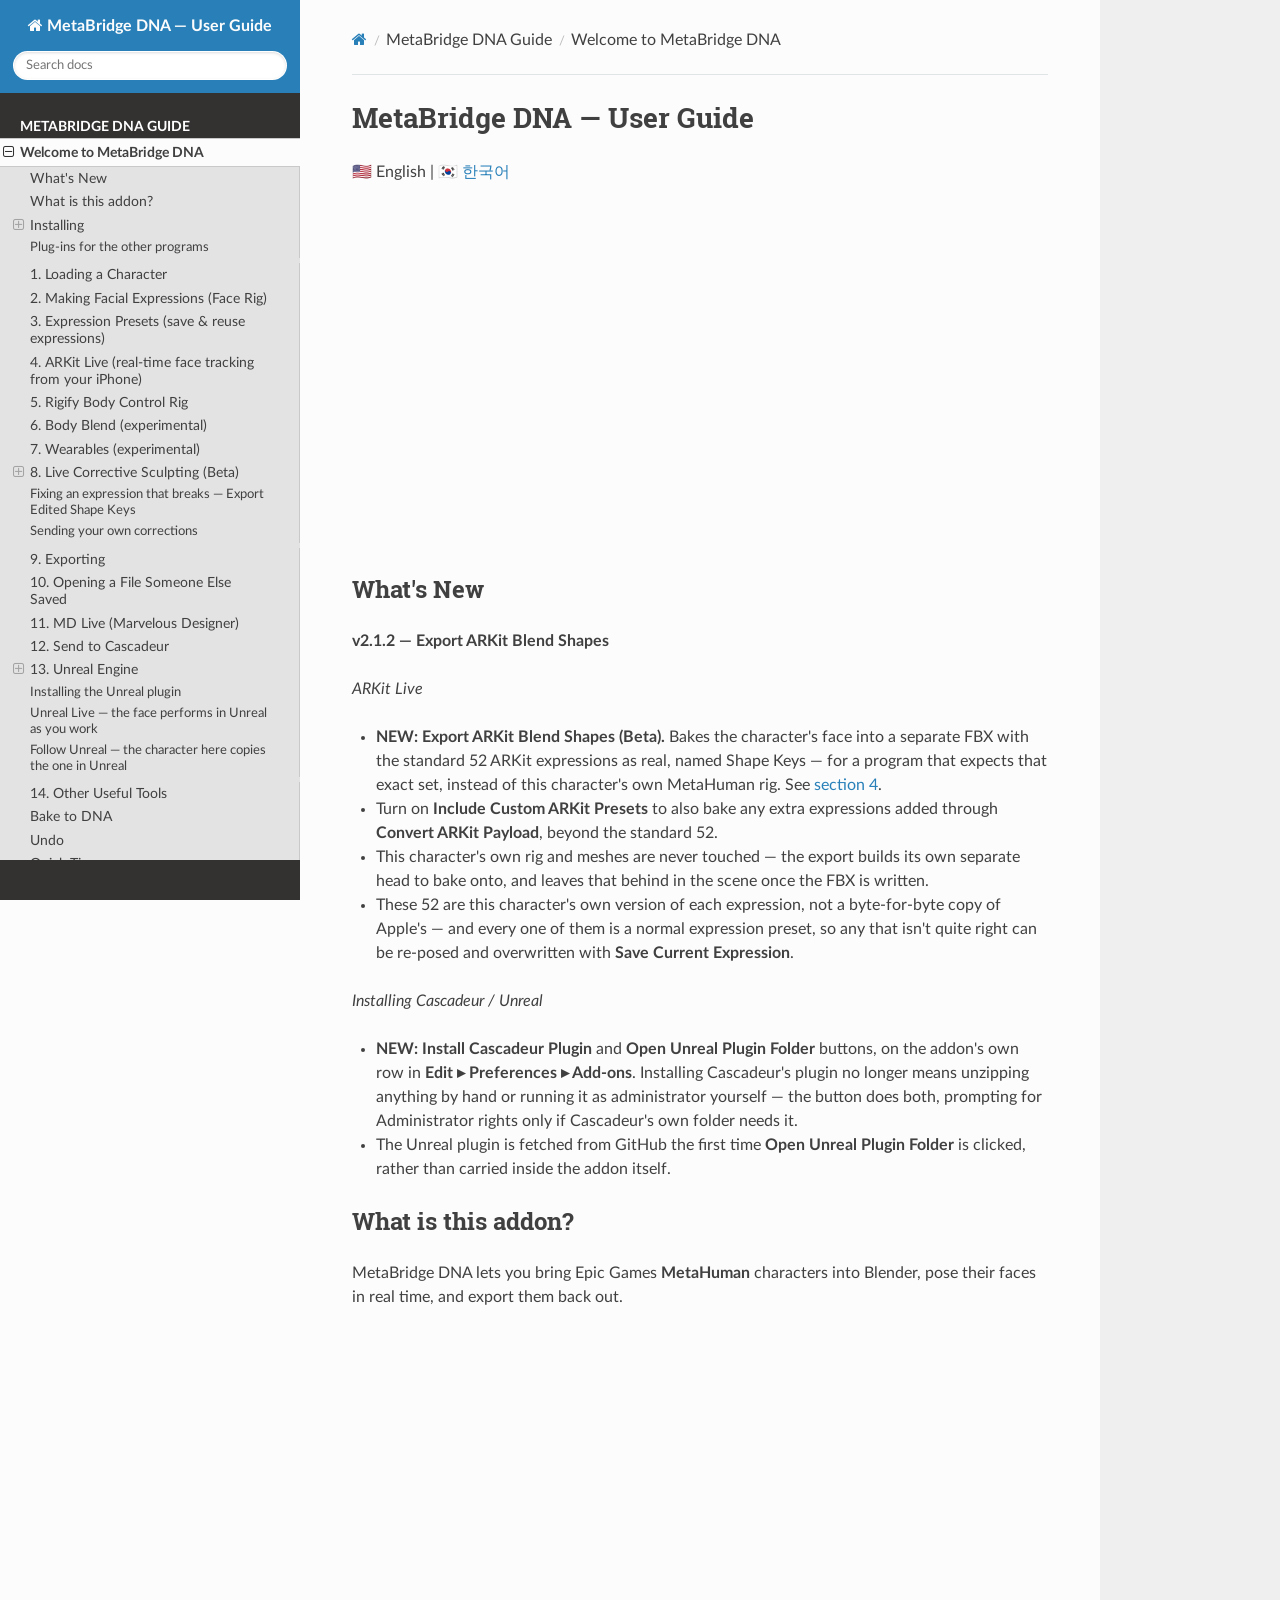
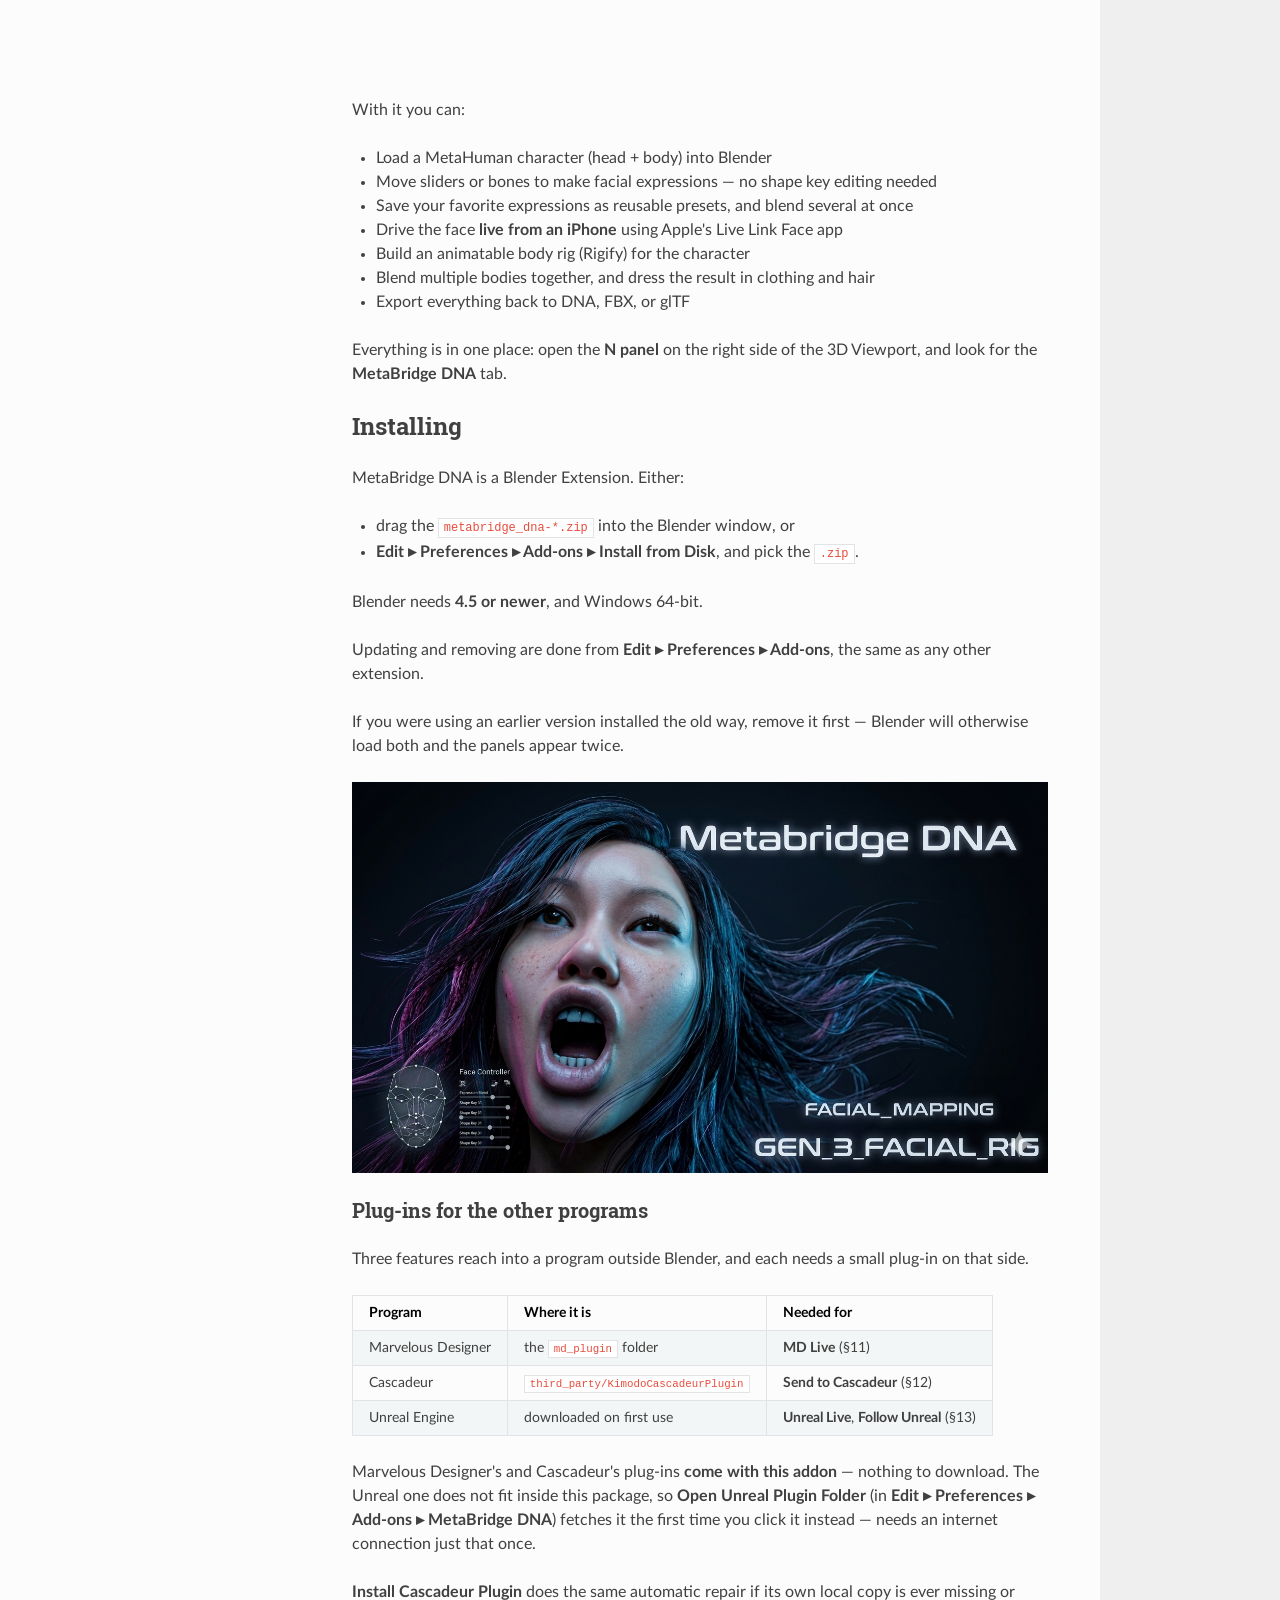
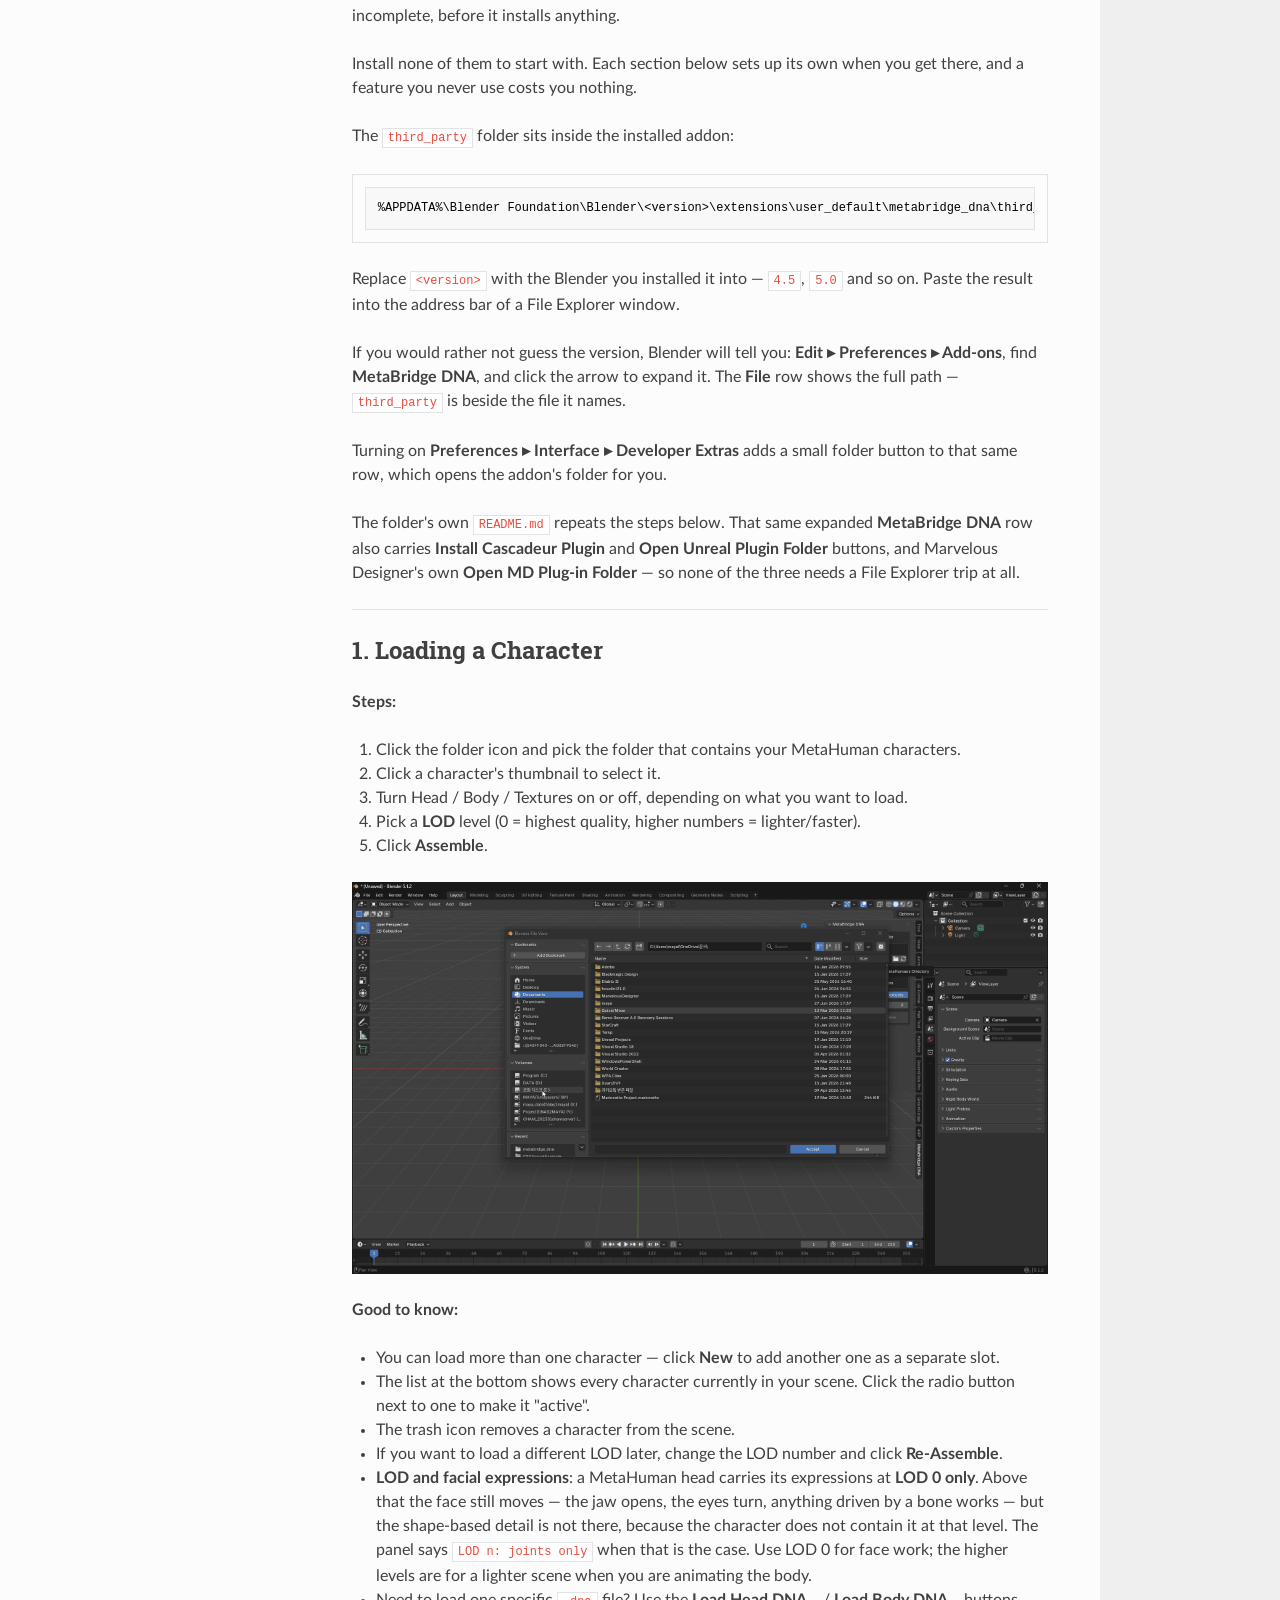
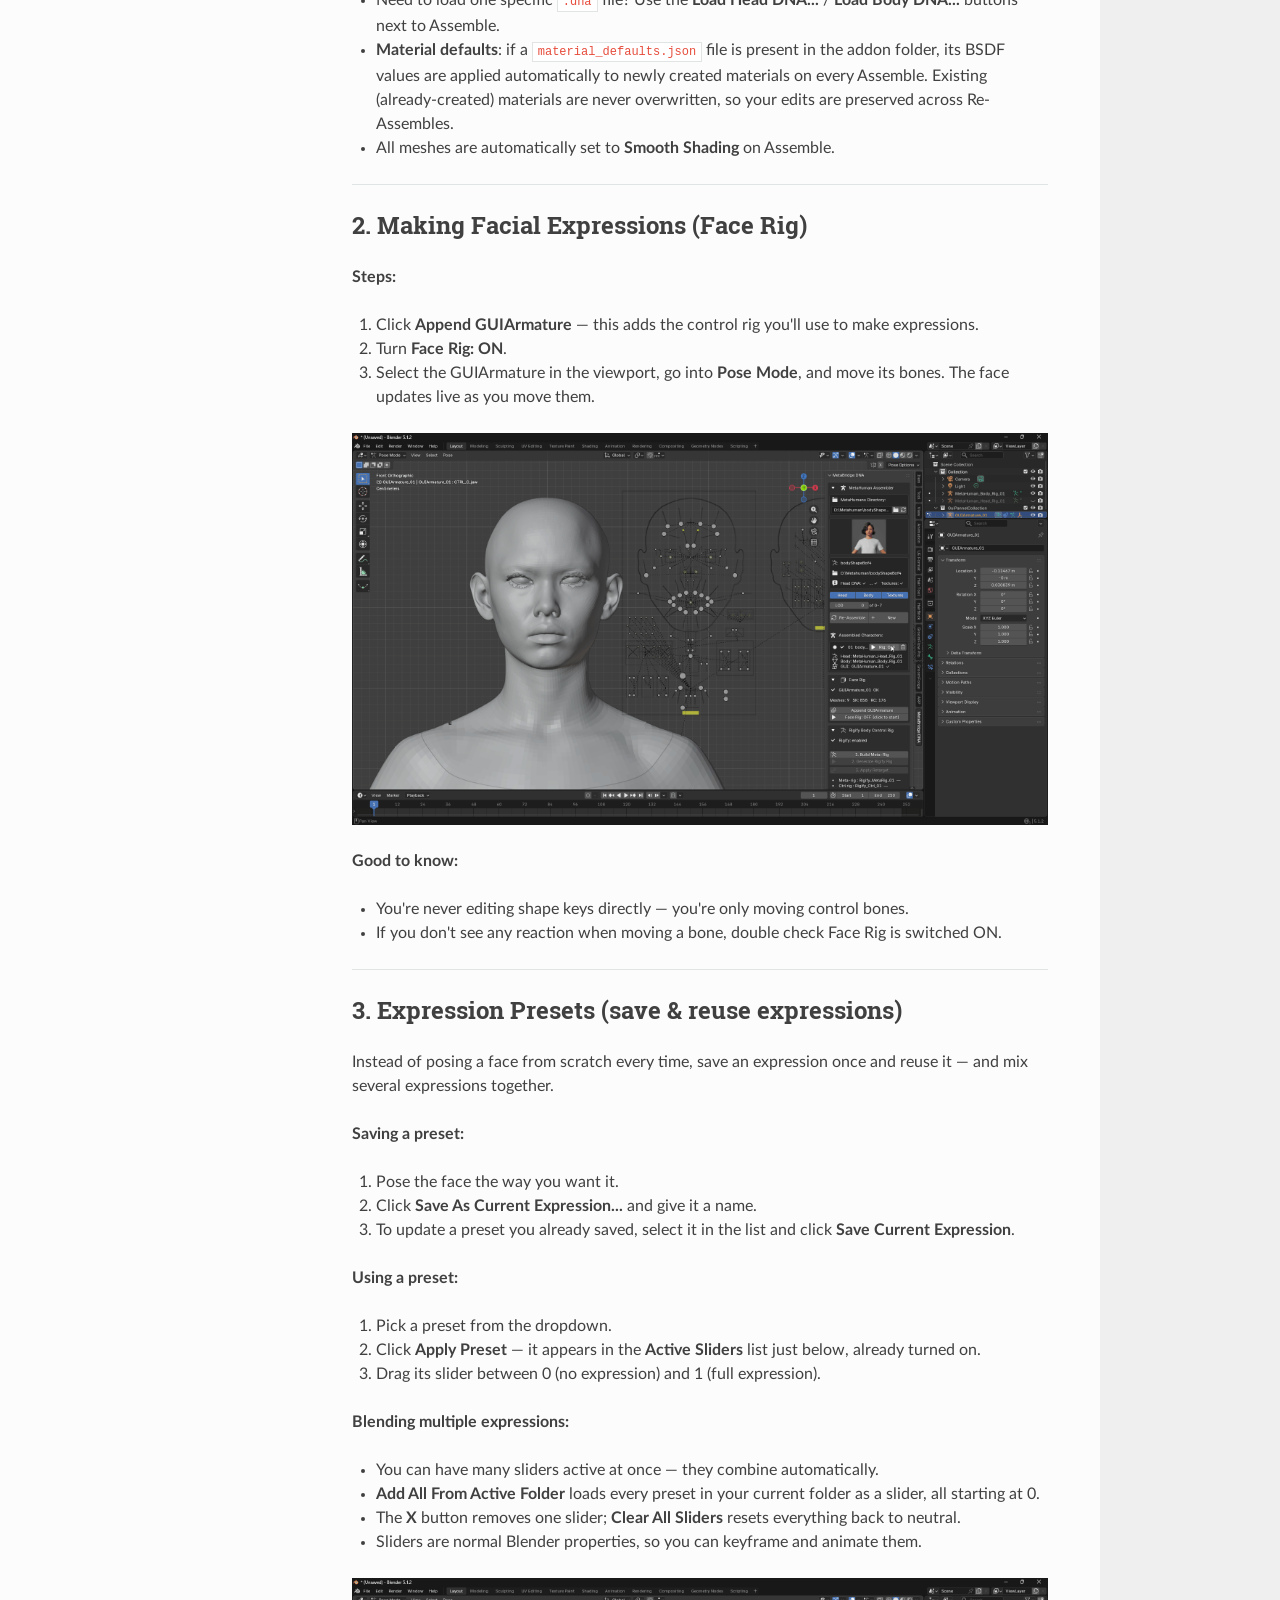
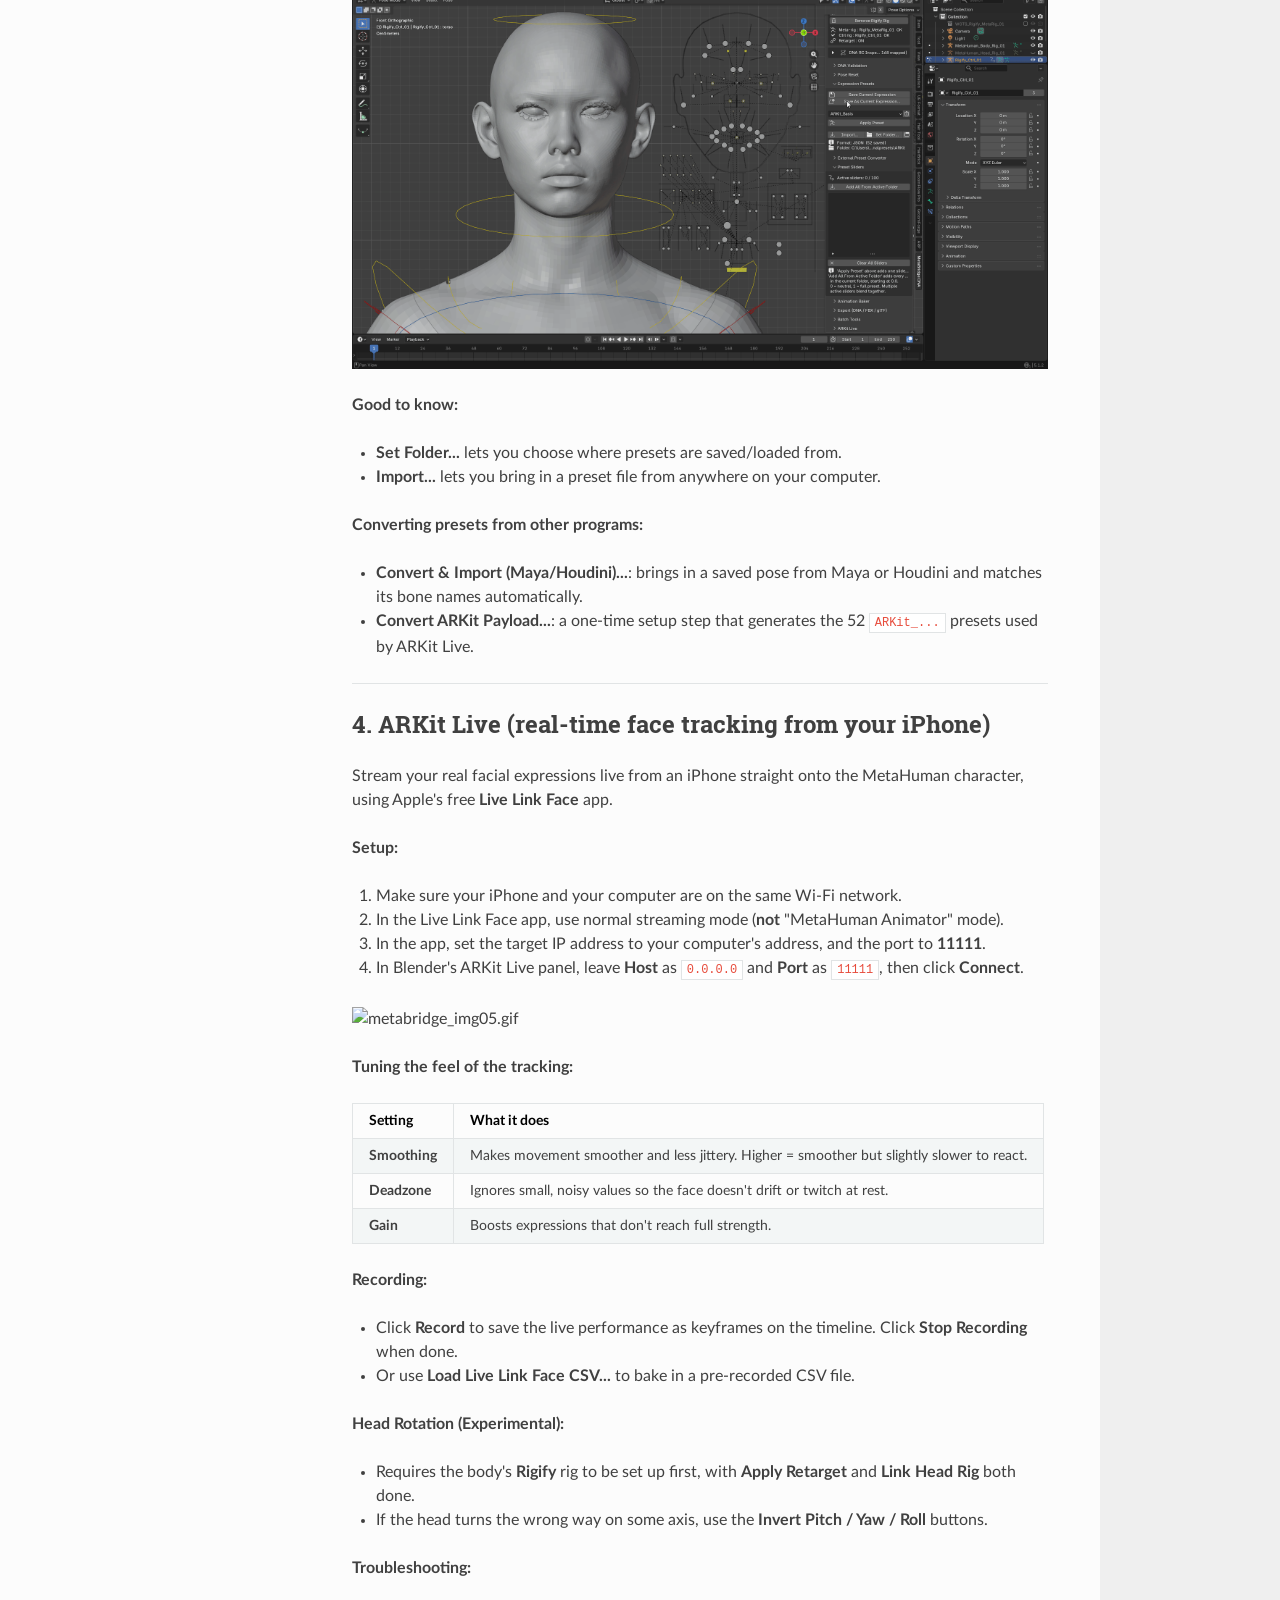
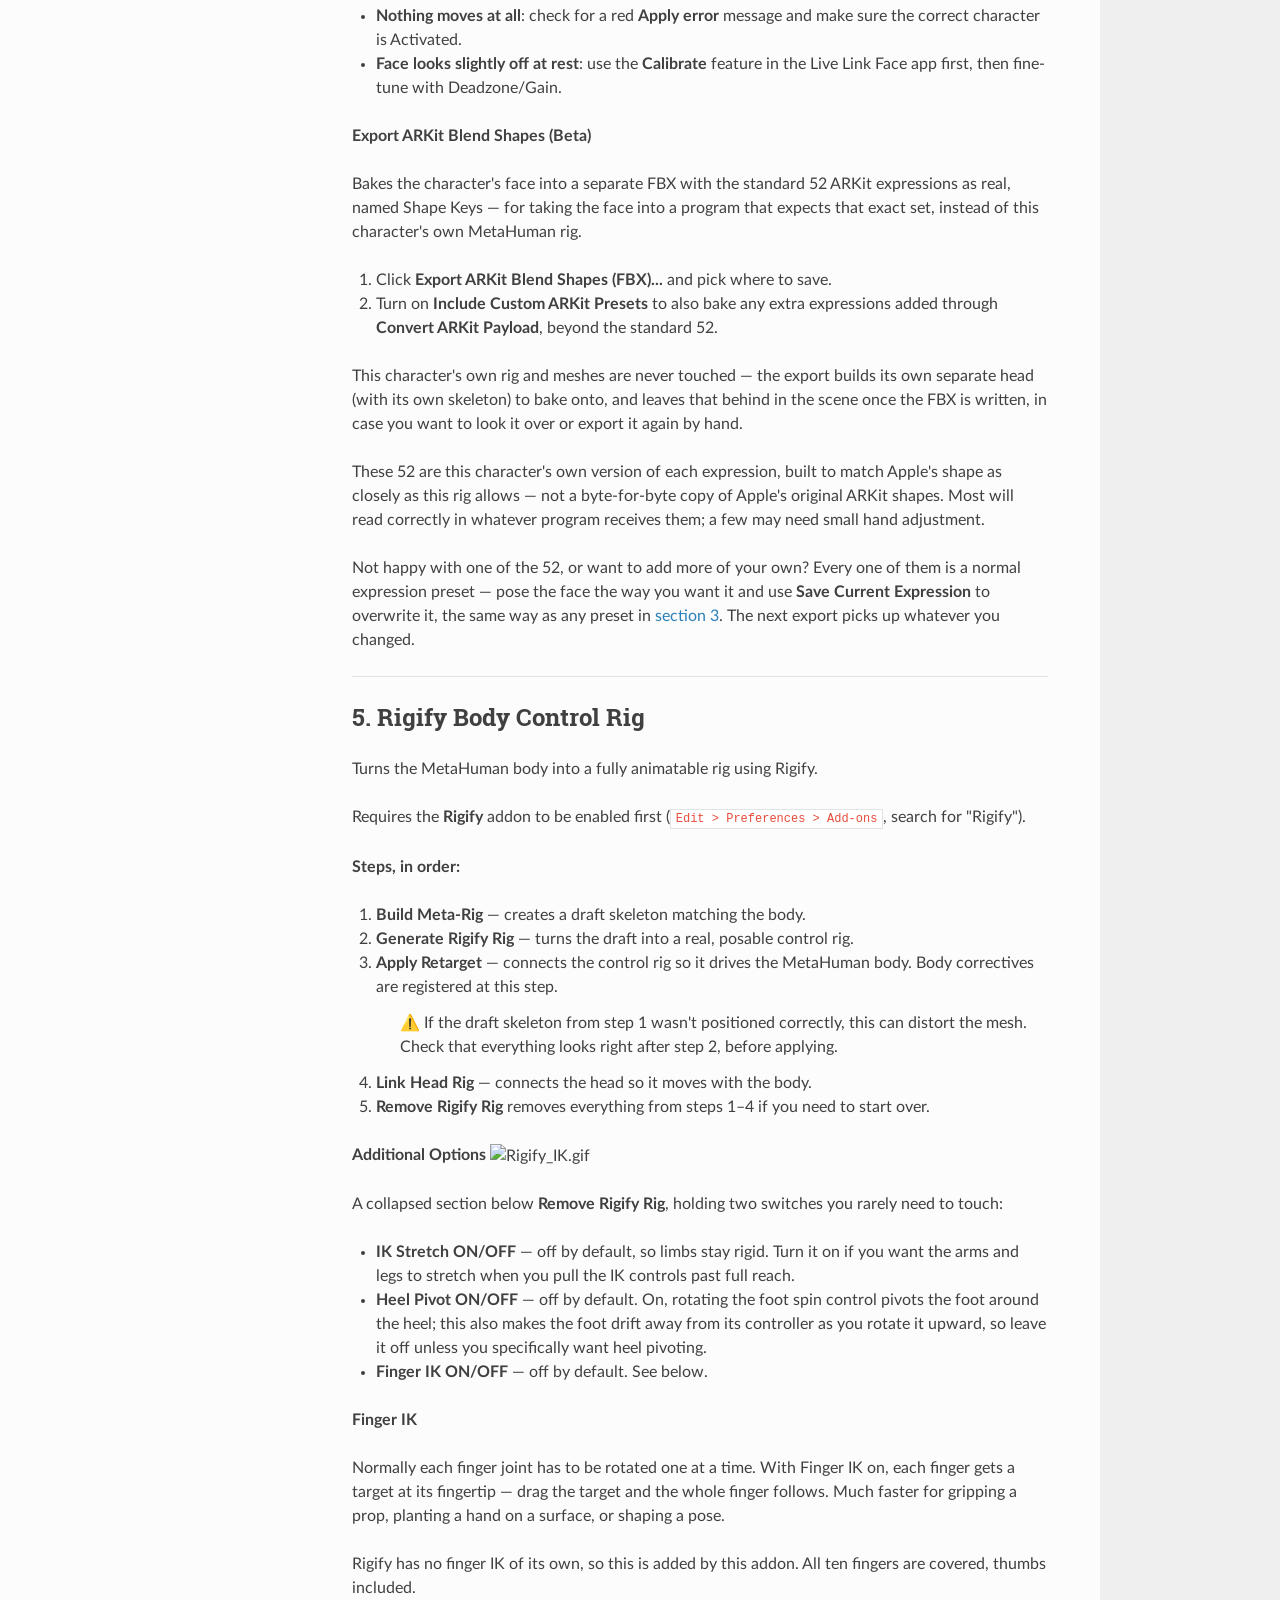
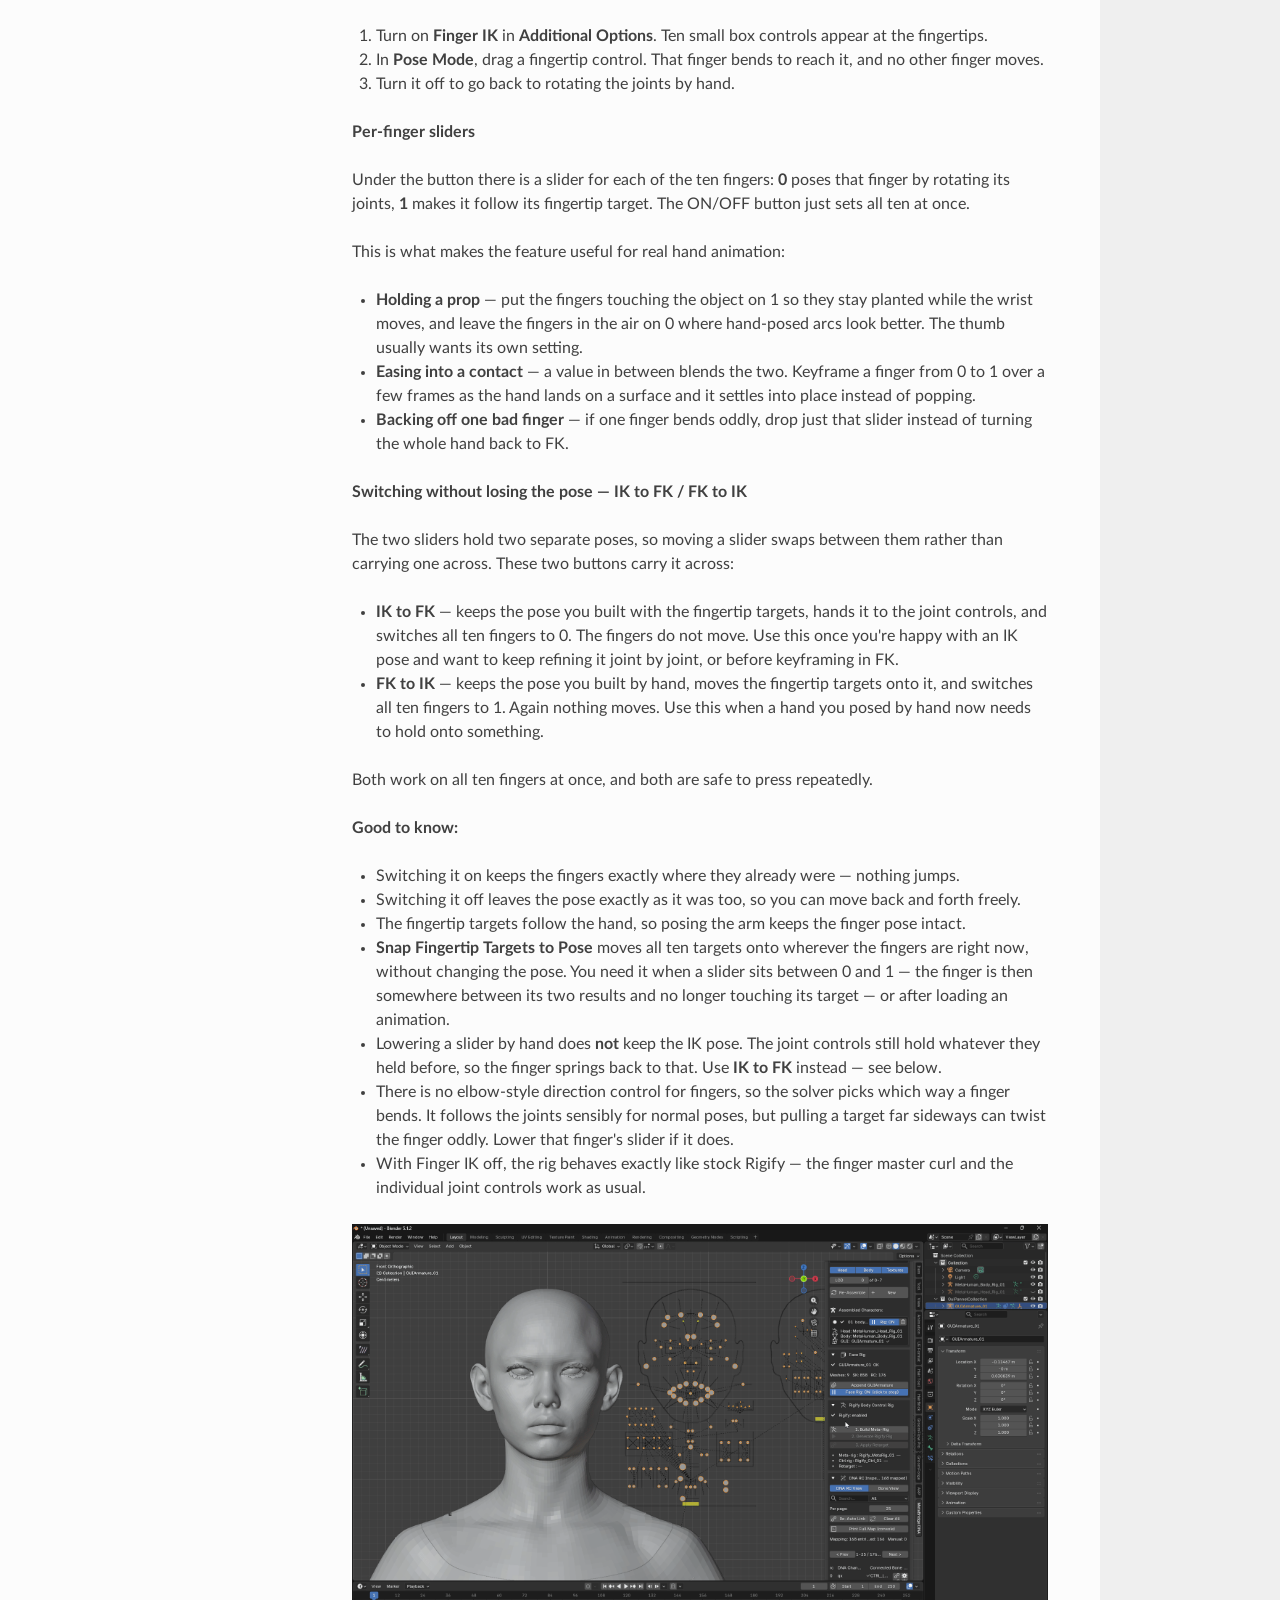
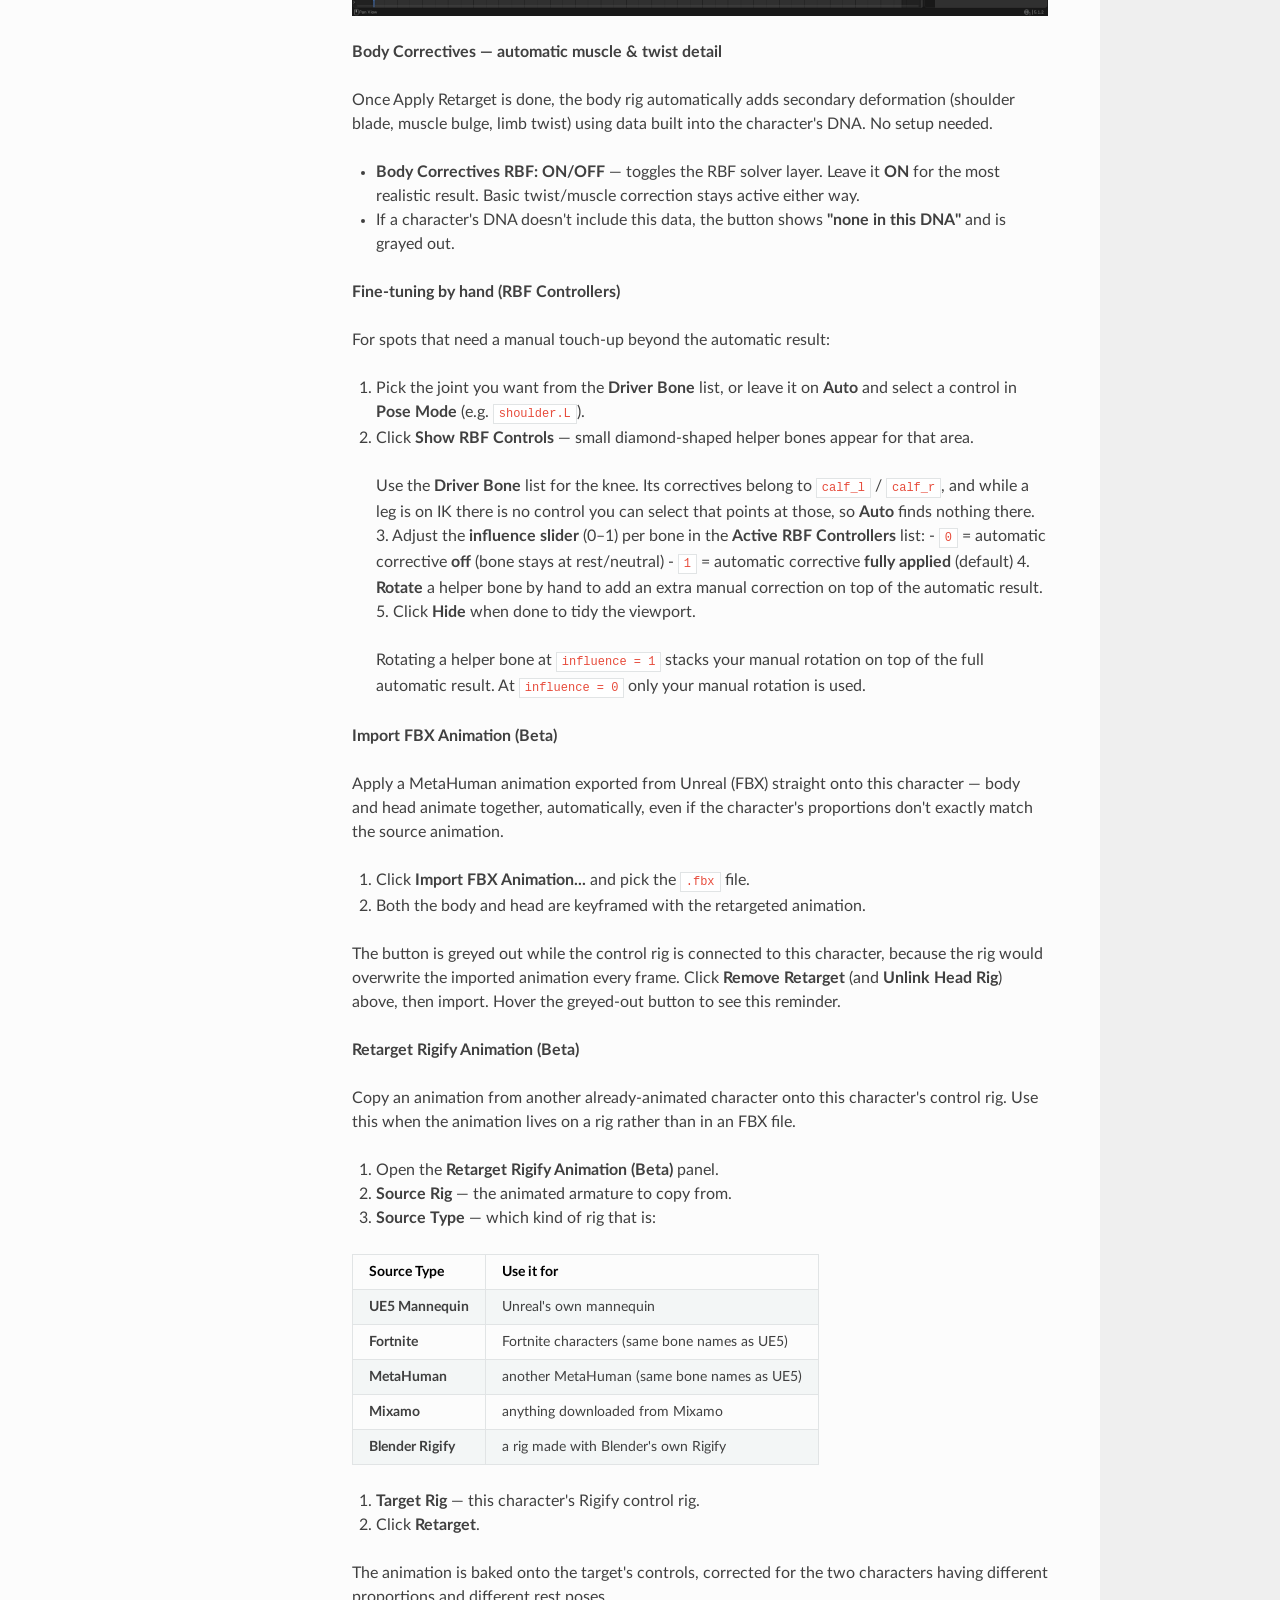
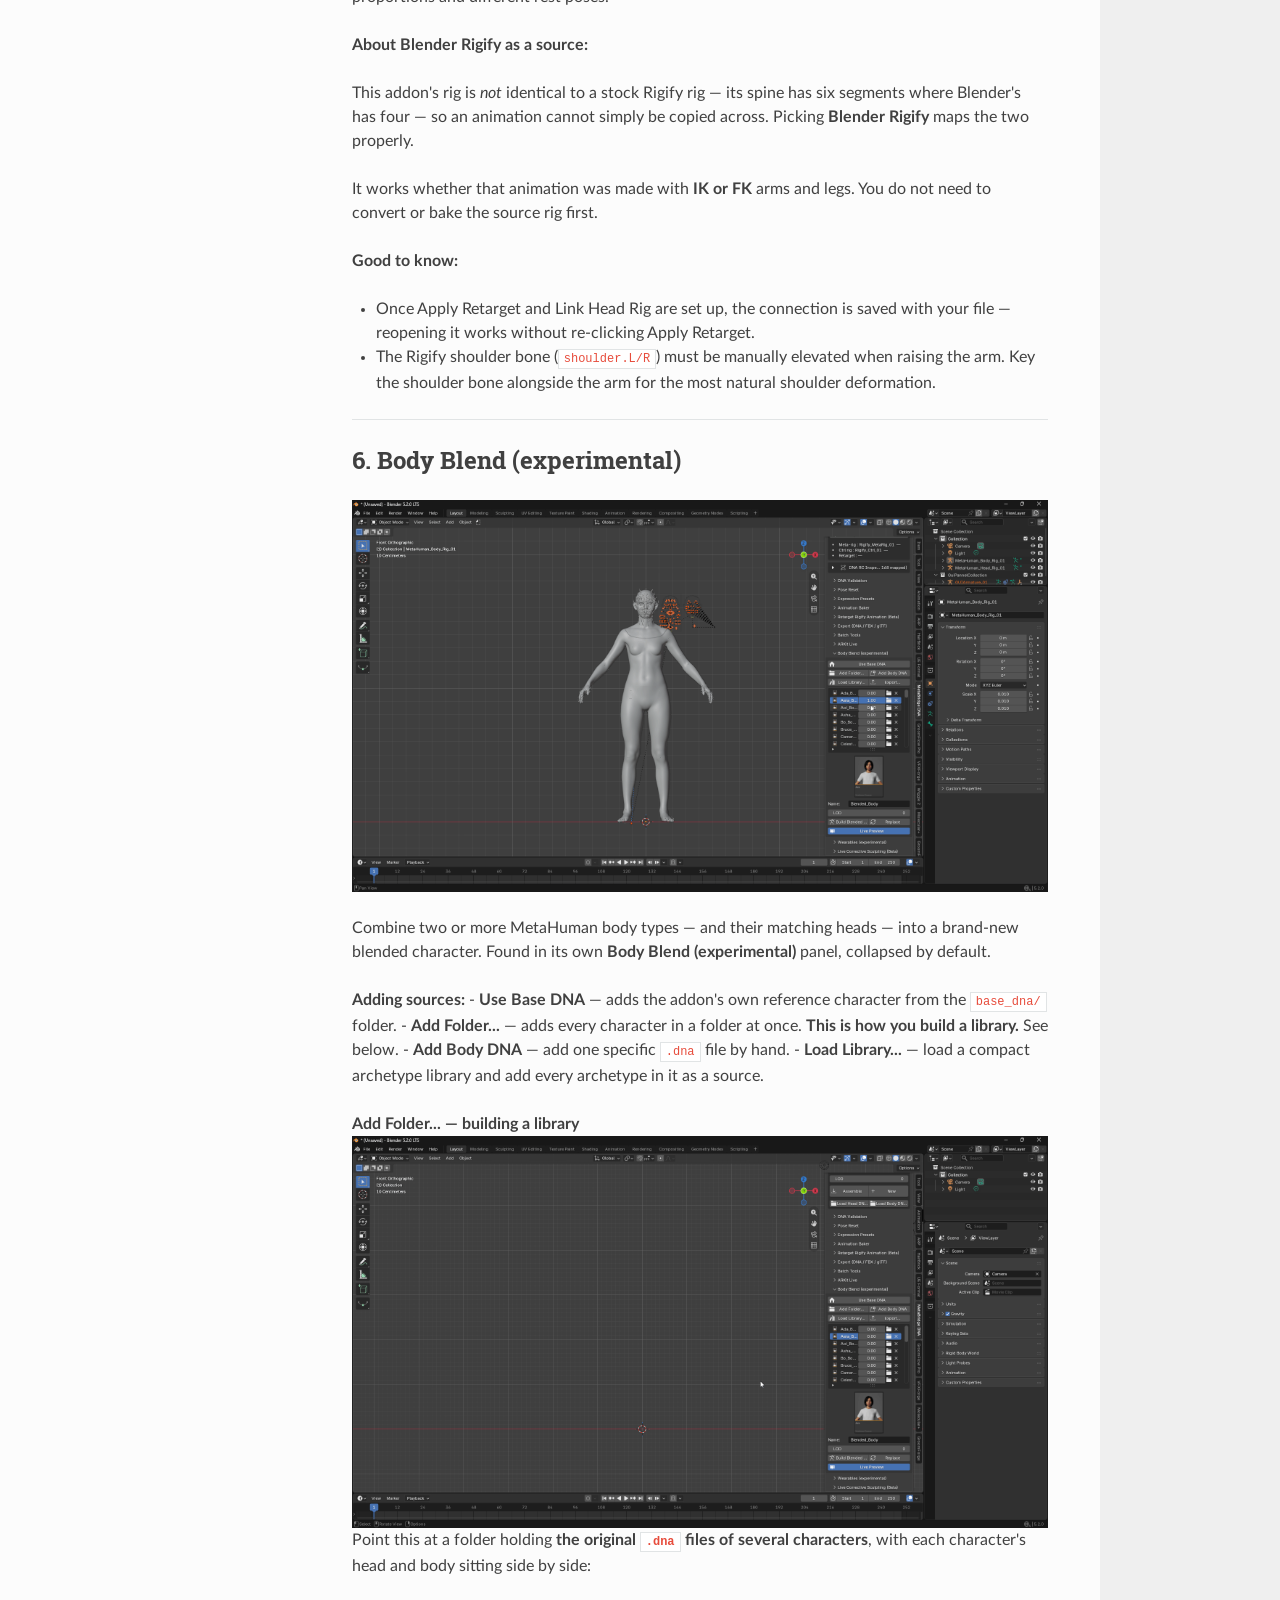
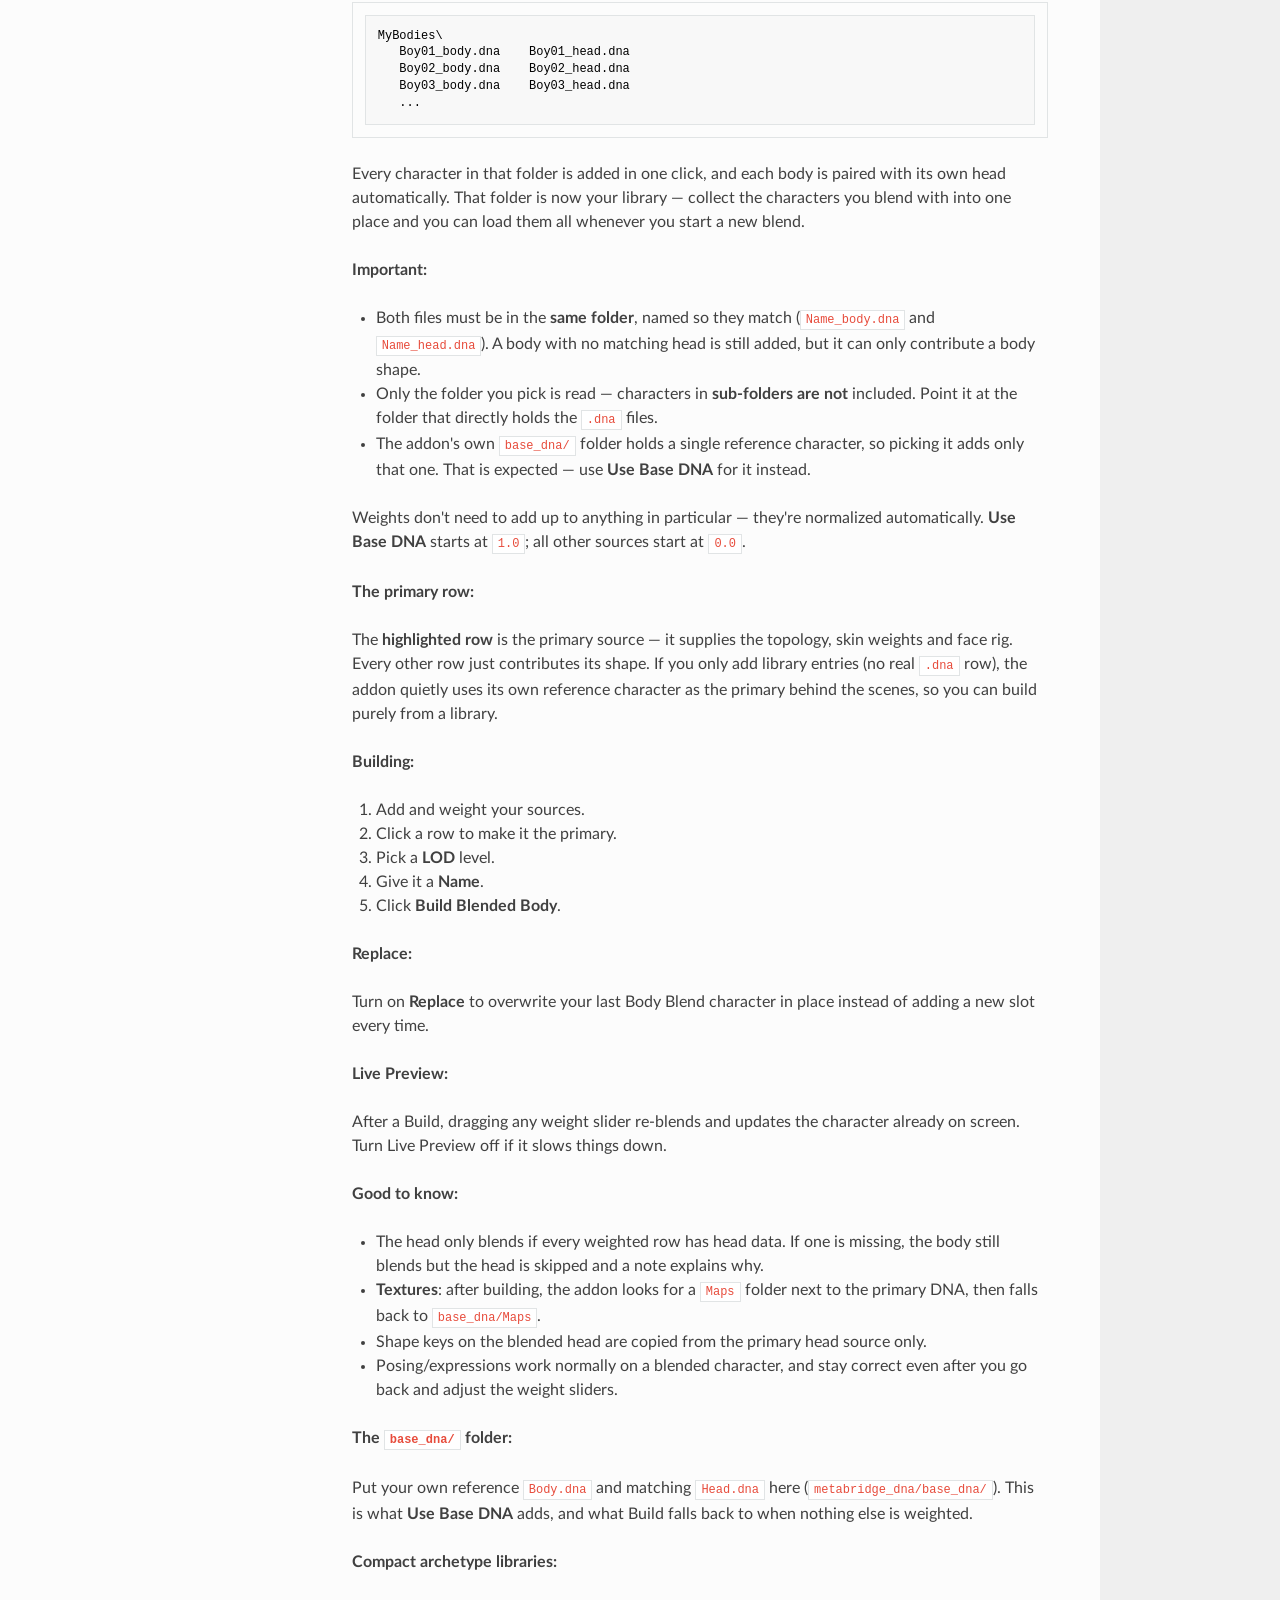
==== commit 1fbbe12e: "Deployed aac1518 with MkDocs version: 1.6.1" ====
--- a/index.html
+++ b/index.html
@@ -176,14 +176,18 @@
 </div>
 
 <h2 id="whats-new">What's New</h2>
-<p><strong>v2.1.1 — Cascadeur Live</strong></p>
-<p><em>Send to Cascadeur</em></p>
-<ul>
-<li><strong>NEW: Live mirroring.</strong> Pose the character in Blender or in Cascadeur and the other one follows as you move, with nothing to send or receive by hand. Click <strong>Live: Mirror This Rig</strong> in the Send to Cascadeur panel to start it, and <strong>Stop Mirroring</strong> to end it.</li>
-<li>Choose which way poses travel: <strong>Blender to Cascadeur</strong>, <strong>Cascadeur to Blender</strong>, or <strong>Both Ways</strong>, where whichever program you are posing in is the one driving the other.</li>
-<li><strong>Mapped Bones</strong> mirrors the set Send and Receive already agree about, and is on by default. <strong>Whole Skeleton</strong> mirrors every bone the two characters share by name — only correct when the Cascadeur character came from this same rig.</li>
-<li><strong>Onto Rigify Controls</strong> is on by default. Poses arriving from Cascadeur land on the control rig, so the character stays fully posable and nothing fights the constraints that drive its body.</li>
-<li>Send the character over once before turning Live on, and again after restarting Cascadeur — the same rule Send and Receive already follow.</li>
+<p><strong>v2.1.2 — Export ARKit Blend Shapes</strong></p>
+<p><em>ARKit Live</em></p>
+<ul>
+<li><strong>NEW: Export ARKit Blend Shapes (Beta).</strong> Bakes the character's face into a separate FBX with the standard 52 ARKit expressions as real, named Shape Keys — for a program that expects that exact set, instead of this character's own MetaHuman rig. See <a href="#4-arkit-live-real-time-face-tracking-from-your-iphone">section 4</a>.</li>
+<li>Turn on <strong>Include Custom ARKit Presets</strong> to also bake any extra expressions added through <strong>Convert ARKit Payload</strong>, beyond the standard 52.</li>
+<li>This character's own rig and meshes are never touched — the export builds its own separate head to bake onto, and leaves that behind in the scene once the FBX is written.</li>
+<li>These 52 are this character's own version of each expression, not a byte-for-byte copy of Apple's — and every one of them is a normal expression preset, so any that isn't quite right can be re-posed and overwritten with <strong>Save Current Expression</strong>.</li>
+</ul>
+<p><em>Installing Cascadeur / Unreal</em></p>
+<ul>
+<li><strong>NEW: Install Cascadeur Plugin</strong> and <strong>Open Unreal Plugin Folder</strong> buttons, on the addon's own row in <strong>Edit ▸ Preferences ▸ Add-ons</strong>. Installing Cascadeur's plugin no longer means unzipping anything by hand or running it as administrator yourself — the button does both, prompting for Administrator rights only if Cascadeur's own folder needs it.</li>
+<li>The Unreal plugin is fetched from GitHub the first time <strong>Open Unreal Plugin Folder</strong> is clicked, rather than carried inside the addon itself.</li>
 </ul>
 <h2 id="what-is-this-addon">What is this addon?</h2>
 <p>MetaBridge DNA lets you bring Epic Games <strong>MetaHuman</strong> characters into Blender, pose their faces in real time, and export them back out.</p>
@@ -258,8 +262,7 @@
 <li>Pick a <strong>LOD</strong> level (0 = highest quality, higher numbers = lighter/faster).</li>
 <li>Click <strong>Assemble</strong>.</li>
 </ol>
-<video src="assets/metabridge_img01.mp4" autoplay loop muted playsinline style="width:100%;border-radius:6px" title="metabridge_img01.gif"></video>
-
+<p><img alt="metabridge_img01.gif" src="assets/metabridge_img01.gif" /></p>
 <p><strong>Good to know:</strong></p>
 <ul>
 <li>You can load more than one character — click <strong>New</strong> to add another one as a separate slot.</li>
@@ -279,8 +282,7 @@
 <li>Turn <strong>Face Rig: ON</strong>.</li>
 <li>Select the GUIArmature in the viewport, go into <strong>Pose Mode</strong>, and move its bones. The face updates live as you move them.</li>
 </ol>
-<video src="assets/metabridge_img02.mp4" autoplay loop muted playsinline style="width:100%;border-radius:6px" title="metabridge_img02.gif"></video>
-
+<p><img alt="metabridge_img02.gif" src="assets/metabridge_img02.gif" /></p>
 <p><strong>Good to know:</strong></p>
 <ul>
 <li>You're never editing shape keys directly — you're only moving control bones.</li>
@@ -308,8 +310,7 @@
 <li>The <strong>X</strong> button removes one slider; <strong>Clear All Sliders</strong> resets everything back to neutral.</li>
 <li>Sliders are normal Blender properties, so you can keyframe and animate them.</li>
 </ul>
-<video src="assets/metabridge_img04.mp4" autoplay loop muted playsinline style="width:100%;border-radius:6px" title="metabridge_img04.gif"></video>
-
+<p><img alt="metabridge_img04.gif" src="assets/metabridge_img04.gif" /></p>
 <p><strong>Good to know:</strong></p>
 <ul>
 <li><strong>Set Folder...</strong> lets you choose where presets are saved/loaded from.</li>
@@ -330,8 +331,7 @@
 <li>In the app, set the target IP address to your computer's address, and the port to <strong>11111</strong>.</li>
 <li>In Blender's ARKit Live panel, leave <strong>Host</strong> as <code>0.0.0.0</code> and <strong>Port</strong> as <code>11111</code>, then click <strong>Connect</strong>.</li>
 </ol>
-<video src="assets/metabridge_img05.mp4" autoplay loop muted playsinline style="width:100%;border-radius:6px" title="metabridge_img05.gif"></video>
-
+<p><img alt="metabridge_img05.gif" src="assets/metabridge_img05.gif" /></p>
 <p><strong>Tuning the feel of the tracking:</strong></p>
 <table>
 <thead>
@@ -370,6 +370,15 @@
 <li><strong>Nothing moves at all</strong>: check for a red <strong>Apply error</strong> message and make sure the correct character is Activated.</li>
 <li><strong>Face looks slightly off at rest</strong>: use the <strong>Calibrate</strong> feature in the Live Link Face app first, then fine-tune with Deadzone/Gain.</li>
 </ul>
+<p><strong>Export ARKit Blend Shapes (Beta)</strong></p>
+<p>Bakes the character's face into a separate FBX with the standard 52 ARKit expressions as real, named Shape Keys — for taking the face into a program that expects that exact set, instead of this character's own MetaHuman rig.</p>
+<ol>
+<li>Click <strong>Export ARKit Blend Shapes (FBX)...</strong> and pick where to save.</li>
+<li>Turn on <strong>Include Custom ARKit Presets</strong> to also bake any extra expressions added through <strong>Convert ARKit Payload</strong>, beyond the standard 52.</li>
+</ol>
+<p>This character's own rig and meshes are never touched — the export builds its own separate head (with its own skeleton) to bake onto, and leaves that behind in the scene once the FBX is written, in case you want to look it over or export it again by hand.</p>
+<p>These 52 are this character's own version of each expression, built to match Apple's shape as closely as this rig allows — not a byte-for-byte copy of Apple's original ARKit shapes. Most will read correctly in whatever program receives them; a few may need small hand adjustment.</p>
+<p>Not happy with one of the 52, or want to add more of your own? Every one of them is a normal expression preset — pose the face the way you want it and use <strong>Save Current Expression</strong> to overwrite it, the same way as any preset in <a href="#3-expression-presets-save--reuse-expressions">section 3</a>. The next export picks up whatever you changed.</p>
 <hr />
 <h2 id="5-rigify-body-control-rig">5. Rigify Body Control Rig</h2>
 <p>Turns the MetaHuman body into a fully animatable rig using Rigify.</p>
@@ -385,9 +394,8 @@
 <li><strong>Link Head Rig</strong> — connects the head so it moves with the body.</li>
 <li><strong>Remove Rigify Rig</strong> removes everything from steps 1–4 if you need to start over.</li>
 </ol>
-<p><strong>Additional Options</strong></p>
-<video src="assets/Rigify_IK.mp4" autoplay loop muted playsinline style="width:100%;border-radius:6px" title="Rigify_IK.gif"></video>
-
+<p><strong>Additional Options</strong>
+<img alt="Rigify_IK.gif" src="assets/Rigify_IK.gif" /></p>
 <p>A collapsed section below <strong>Remove Rigify Rig</strong>, holding two switches you rarely need to touch:</p>
 <ul>
 <li><strong>IK Stretch ON/OFF</strong> — off by default, so limbs stay rigid. Turn it on if you want the arms and legs to stretch when you pull the IK controls past full reach.</li>
@@ -427,8 +435,7 @@
 <li>There is no elbow-style direction control for fingers, so the solver picks which way a finger bends. It follows the joints sensibly for normal poses, but pulling a target far sideways can twist the finger oddly. Lower that finger's slider if it does.</li>
 <li>With Finger IK off, the rig behaves exactly like stock Rigify — the finger master curl and the individual joint controls work as usual.</li>
 </ul>
-<video src="assets/metabridge_img03.mp4" autoplay loop muted playsinline style="width:100%;border-radius:6px" title="metabridge_img03.gif"></video>
-
+<p><img alt="metabridge_img03.gif" src="assets/metabridge_img03.gif" /></p>
 <p><strong>Body Correctives — automatic muscle &amp; twist detail</strong></p>
 <p>Once Apply Retarget is done, the body rig automatically adds secondary deformation (shoulder blade, muscle bulge, limb twist) using data built into the character's DNA. No setup needed.</p>
 <ul>
@@ -509,17 +516,16 @@
 </ul>
 <hr />
 <h2 id="6-body-blend-experimental">6. Body Blend (experimental)</h2>
-<video src="assets/Body_blend.mp4" autoplay loop muted playsinline style="width:100%;border-radius:6px" title="Body_blend.gif"></video>
-
+<p><img alt="Body_blend.gif" src="assets/Body_blend.gif" /></p>
 <p>Combine two or more MetaHuman body types — and their matching heads — into a brand-new blended character. Found in its own <strong>Body Blend (experimental)</strong> panel, collapsed by default.</p>
 <p><strong>Adding sources:</strong>
 - <strong>Use Base DNA</strong> — adds the addon's own reference character from the <code>base_dna/</code> folder.
 - <strong>Add Folder...</strong> — adds every character in a folder at once. <strong>This is how you build a library.</strong> See below.
 - <strong>Add Body DNA</strong> — add one specific <code>.dna</code> file by hand.
 - <strong>Load Library...</strong> — load a compact archetype library and add every archetype in it as a source.</p>
-<p><strong>Add Folder... — building a library</strong></p>
-<video src="assets/Body_blend02.mp4" autoplay loop muted playsinline style="width:100%;border-radius:6px" title="Body_blend02.gif"></video>
-<p>Point this at a folder holding <strong>the original <code>.dna</code> files of several characters</strong>, with each character's head and body sitting side by side:</p>
+<p><strong>Add Folder... — building a library</strong>
+<img alt="Body_blend02.gif" src="assets/Body_blend02.gif" />
+Point this at a folder holding <strong>the original <code>.dna</code> files of several characters</strong>, with each character's head and body sitting side by side:</p>
 <div class="highlight"><pre><span></span><code>MyBodies\
    Boy01_body.dna    Boy01_head.dna
    Boy02_body.dna    Boy02_head.dna
@@ -589,20 +595,18 @@
 <p><strong>Beta</strong> — weights can still look off during animation/posing in some cases. Being actively improved; touch up in Weight Paint mode if needed.</p>
 <p>Attach clothing (FBX) and hair/grooms (Alembic <code>.abc</code>) to the <em>active</em> character — found in its own <strong>Wearables (experimental)</strong> panel, collapsed by default. Works on any assembled or Body-Blend-built character.</p>
 <p>There are two ways to dress a character: import a <strong>clothing FBX</strong> built for a MetaHuman skeleton, or <strong>rig any mesh already in your scene</strong> yourself. Both end up following the character the same way afterward.</p>
-<p><strong>Clothing (FBX):</strong></p>
-<video src="assets/cloth_FBX.mp4" autoplay loop muted playsinline style="width:100%;border-radius:6px" title="cloth_FBX.gif"></video>
-<ul>
-<li><strong>Top... / Bottom... / Full...</strong> — import a MetaHuman-compatible clothing <code>.fbx</code> and attach it to the body, tagged with that category.</li>
-<li><strong>Head Accessory...</strong> — same idea, for things that attach to the head instead (glasses, earrings, ...).</li>
-<li><strong>Retarget To Body Proportions</strong> (on by default): fits the garment to this character's own proportions instead of the body it was originally made for — without going skin-tight, so a loose shirt stays loose.</li>
-<li>Clothing automatically avoids clipping into the character's skin.</li>
-<li><strong>Clothing Offset</strong> slider — floats all worn clothing slightly off the skin, if you want extra breathing room. Updates live.</li>
-<li><strong>Categories replace what they conflict with</strong>: a new Top clears any worn Top/Full; a new Bottom clears Bottom/Full; a new Full clears both. Head accessories never auto-remove anything.</li>
-<li><strong>LOD0 only</strong>: if the FBX bundles multiple LODs, only LOD0 is kept.</li>
-</ul>
-<p><strong>Scene Mesh Garment (Make + Bind):</strong></p>
-<video src="assets/scene_garment.mp4" autoplay loop muted playsinline style="width:100%;border-radius:6px" title="scene_garment.gif"></video>
-<p>For a mesh already in your scene that doesn't have a MetaHuman skeleton of its own.</p>
+<p><strong>Clothing (FBX):</strong>
+<img alt="cloth_FBX.gif" src="assets/cloth_FBX.gif" />
+- <strong>Top... / Bottom... / Full...</strong> — import a MetaHuman-compatible clothing <code>.fbx</code> and attach it to the body, tagged with that category.
+- <strong>Head Accessory...</strong> — same idea, for things that attach to the head instead (glasses, earrings, ...).
+- <strong>Retarget To Body Proportions</strong> (on by default): fits the garment to this character's own proportions instead of the body it was originally made for — without going skin-tight, so a loose shirt stays loose.
+- Clothing automatically avoids clipping into the character's skin.
+- <strong>Clothing Offset</strong> slider — floats all worn clothing slightly off the skin, if you want extra breathing room. Updates live.
+- <strong>Categories replace what they conflict with</strong>: a new Top clears any worn Top/Full; a new Bottom clears Bottom/Full; a new Full clears both. Head accessories never auto-remove anything.
+- <strong>LOD0 only</strong>: if the FBX bundles multiple LODs, only LOD0 is kept.</p>
+<p><strong>Scene Mesh Garment (Make + Bind):</strong>
+<img alt="scene_garment.gif" src="assets/scene_garment.gif" />
+For a mesh already in your scene that doesn't have a MetaHuman skeleton of its own.</p>
 <ol>
 <li>Select the garment mesh and click <strong>Make Top / Bottom / Full / Shoes / Gloves / Head Acc</strong> — this fits it to the character and rigs it to move with the character's skeleton. Works best on a garment already modeled to roughly fit the character.</li>
 <li>Click <strong>Bind Garment To Character</strong> — attaches it to the active character, exactly like an imported clothing FBX from here on (category replacement, Body Blend live follow, Refit, Clothing Offset all apply).</li>
@@ -622,8 +626,8 @@
 </ul>
 <hr />
 <h2 id="8-live-corrective-sculpting-beta">8. Live Corrective Sculpting (Beta)</h2>
-<video src="assets/Live_corrective.mp4" autoplay loop muted playsinline style="width:100%;border-radius:6px" title="Live_corrective.gif"></video>
-<p><strong>Beta</strong> — a correction sculpted with only one pose holds steady if you pose further than that; sculpt more than one pose for the same correction if you want it to keep changing shape further into the pose. Head corrections can be written back into the character's <code>.dna</code> and used in Unreal — see <strong>Sending a correction to Unreal</strong> below. Body corrections stay inside Blender.</p>
+<p><img alt="Live_corrective.gif" src="assets/Live_corrective.gif" />
+<strong>Beta</strong> — a correction sculpted with only one pose holds steady if you pose further than that; sculpt more than one pose for the same correction if you want it to keep changing shape further into the pose. Head corrections can be written back into the character's <code>.dna</code> and used in Unreal — see <strong>Sending a correction to Unreal</strong> below. Body corrections stay inside Blender.</p>
 <p>Pose the character, then sculpt directly on top of that pose — the sculpt becomes a correction that fades in and out automatically from then on, every time the character moves toward and away from that pose. No keyframing needed. Works on both the face and the body, and automatically carries over to any clothing worn on the character.</p>
 <p><strong>Steps:</strong></p>
 <ol>
@@ -653,8 +657,8 @@
 <p>Use the <strong>Write to DNA (head only)</strong> box. It writes a new <code>.dna</code> file and leaves the original untouched. There is no equivalent for the body — a MetaHuman body has no expression shapes to write into, so body corrections stay in Blender.</p>
 <p>There are two ways to do it.</p>
 <h3 id="fixing-an-expression-that-breaks-export-edited-shape-keys">Fixing an expression that breaks — Export Edited Shape Keys</h3>
-<video src="assets/export_shapekey.mp4" autoplay loop muted playsinline style="width:100%;border-radius:6px" title="export_shapekey.gif"></video>
-<p>This is the one to use when a face folds, spikes or collapses on a particular expression. You fix the character's own expression by hand and send that fix back into the <code>.dna</code>.</p>
+<p><img alt="export_shapekey.gif" src="assets/export_shapekey.gif" />
+This is the one to use when a face folds, spikes or collapses on a particular expression. You fix the character's own expression by hand and send that fix back into the <code>.dna</code>.</p>
 <ol>
 <li>
 <p><strong>Make the expression with the face controls.</strong> Move the controls until the problem is on screen — for example open the jaw until the mesh breaks.</p>
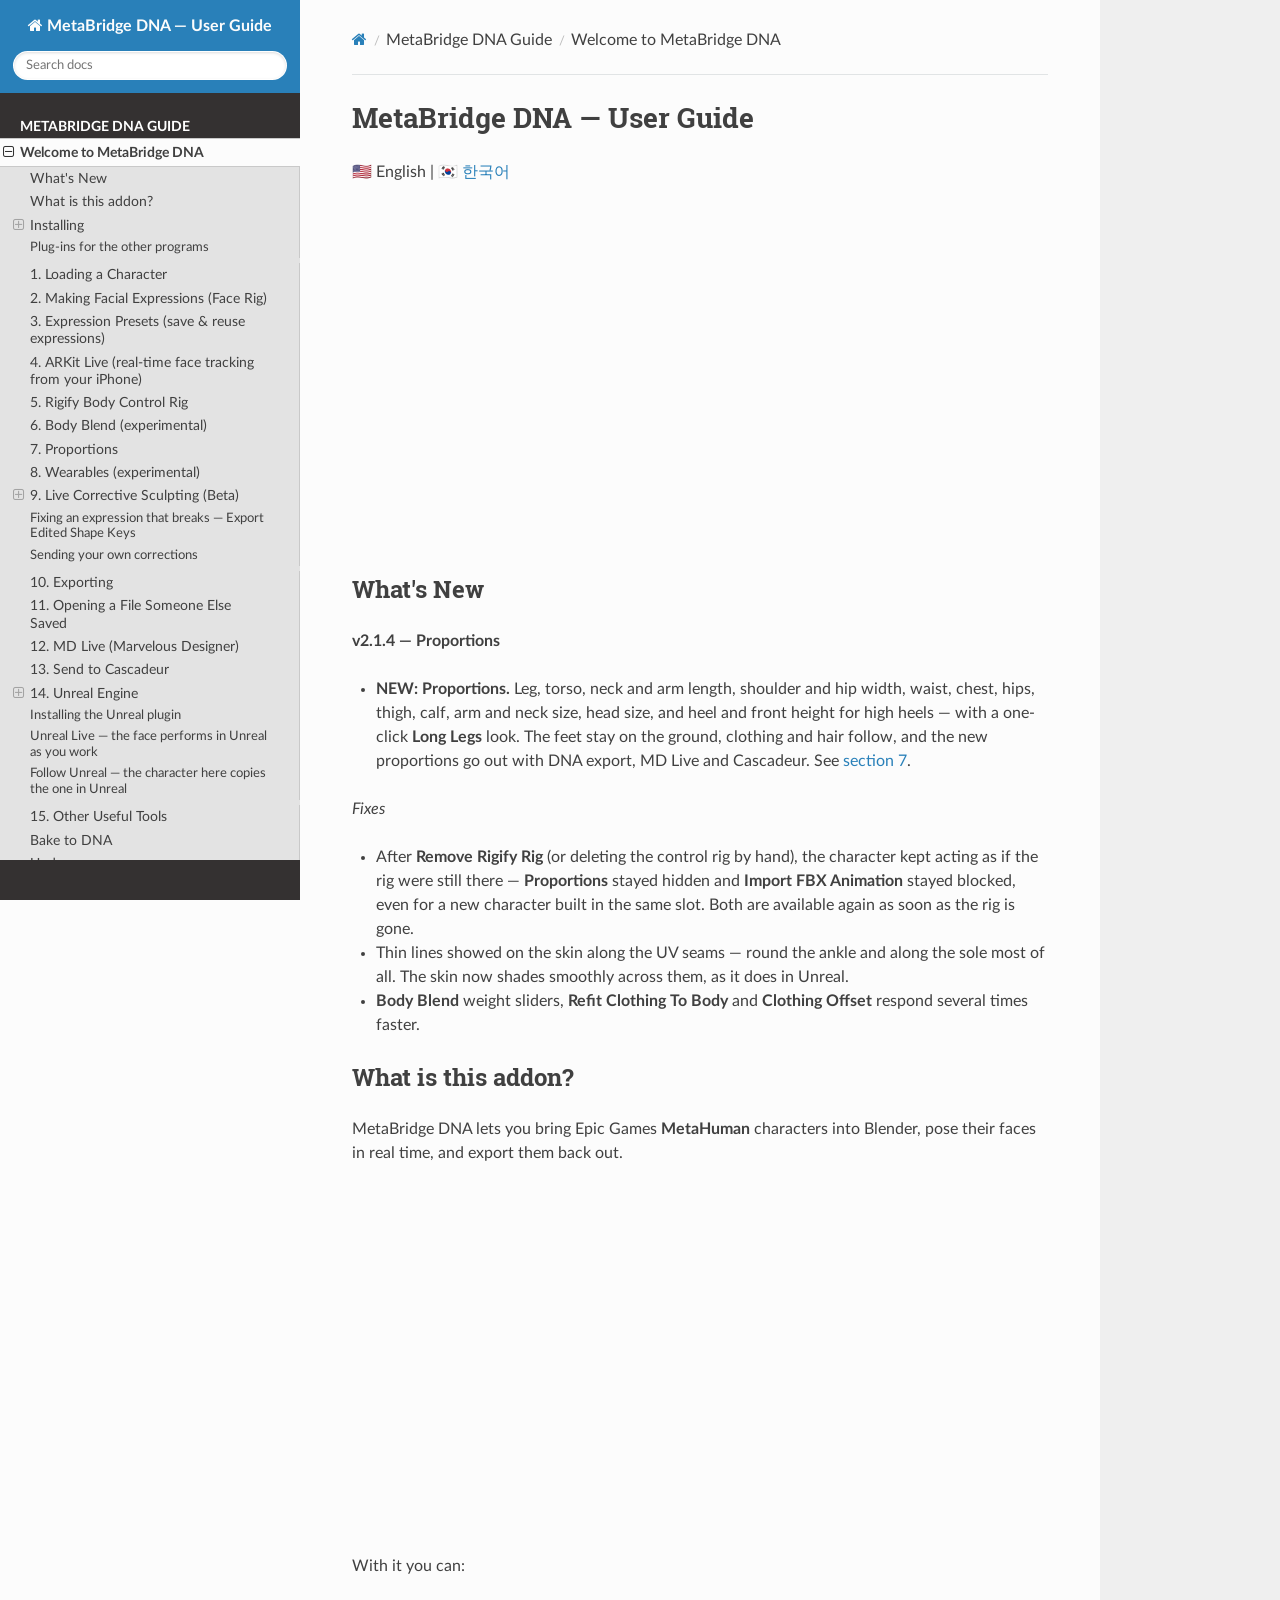
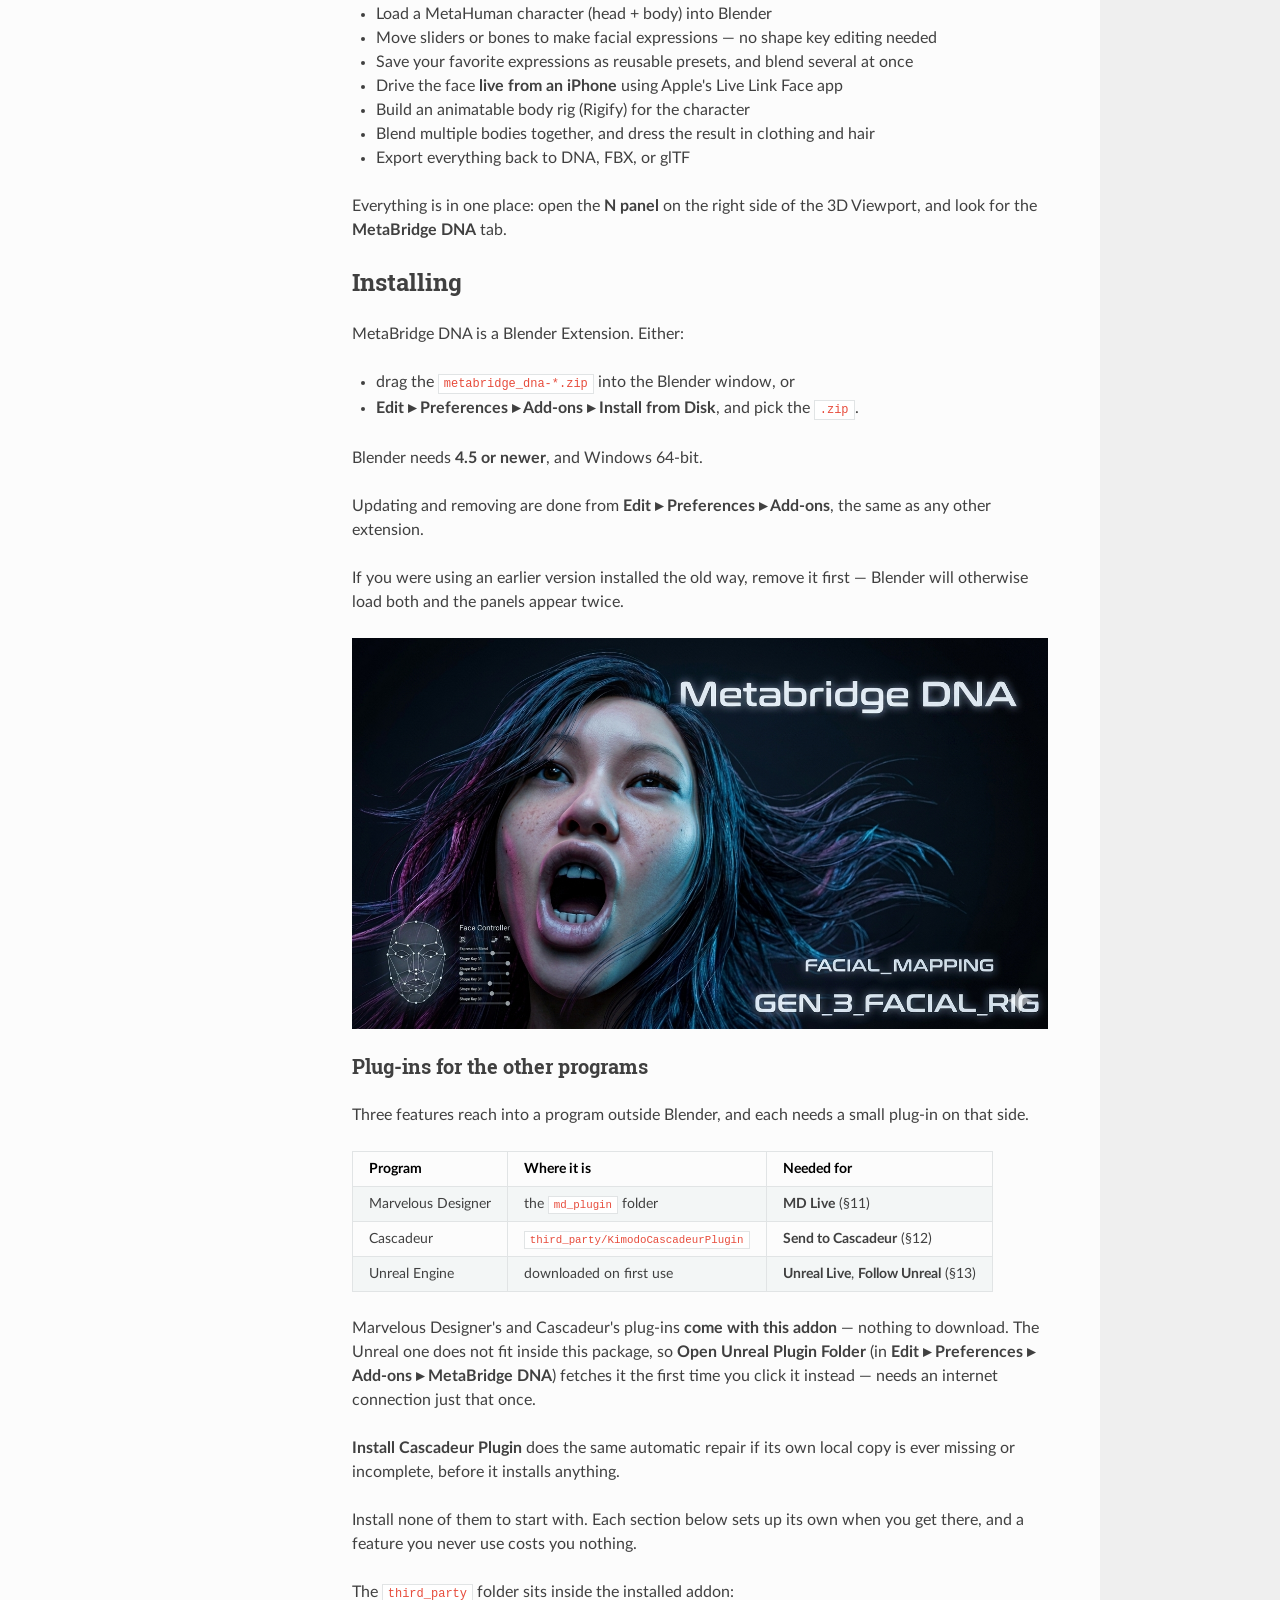
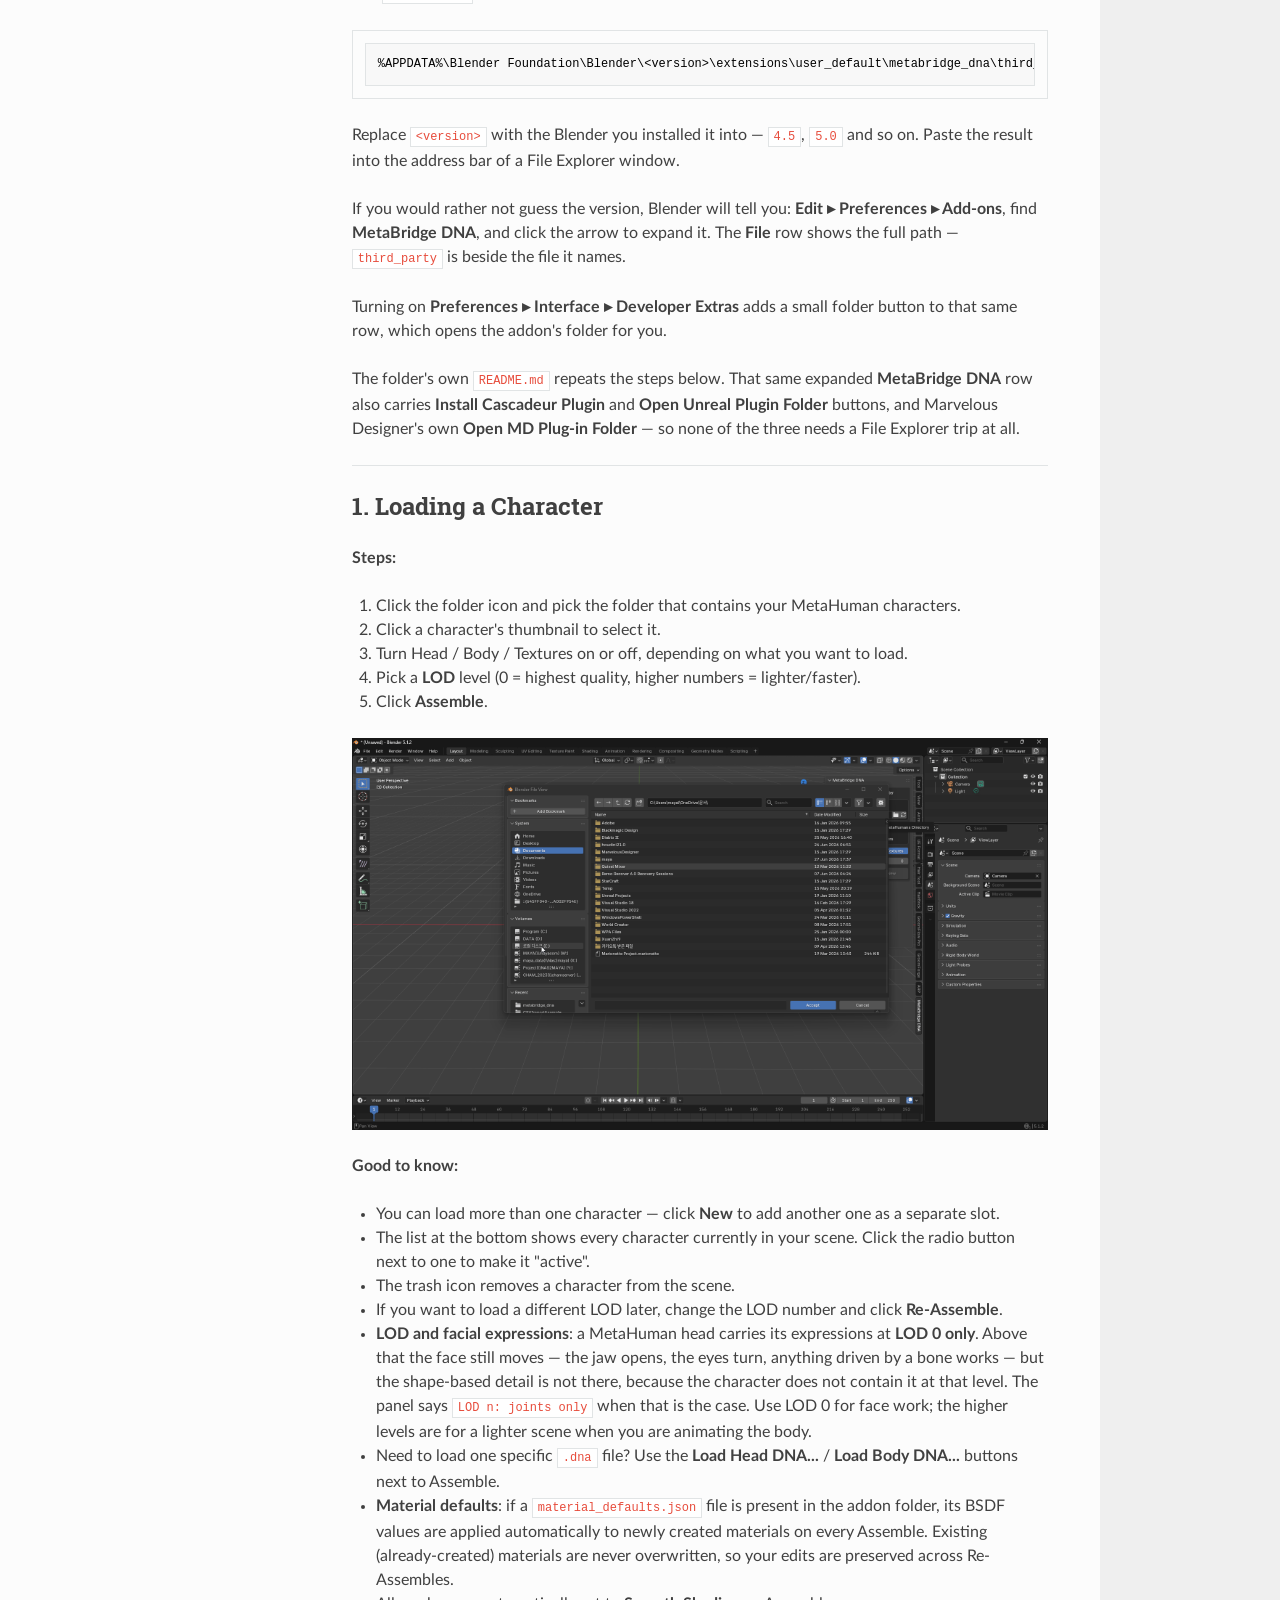
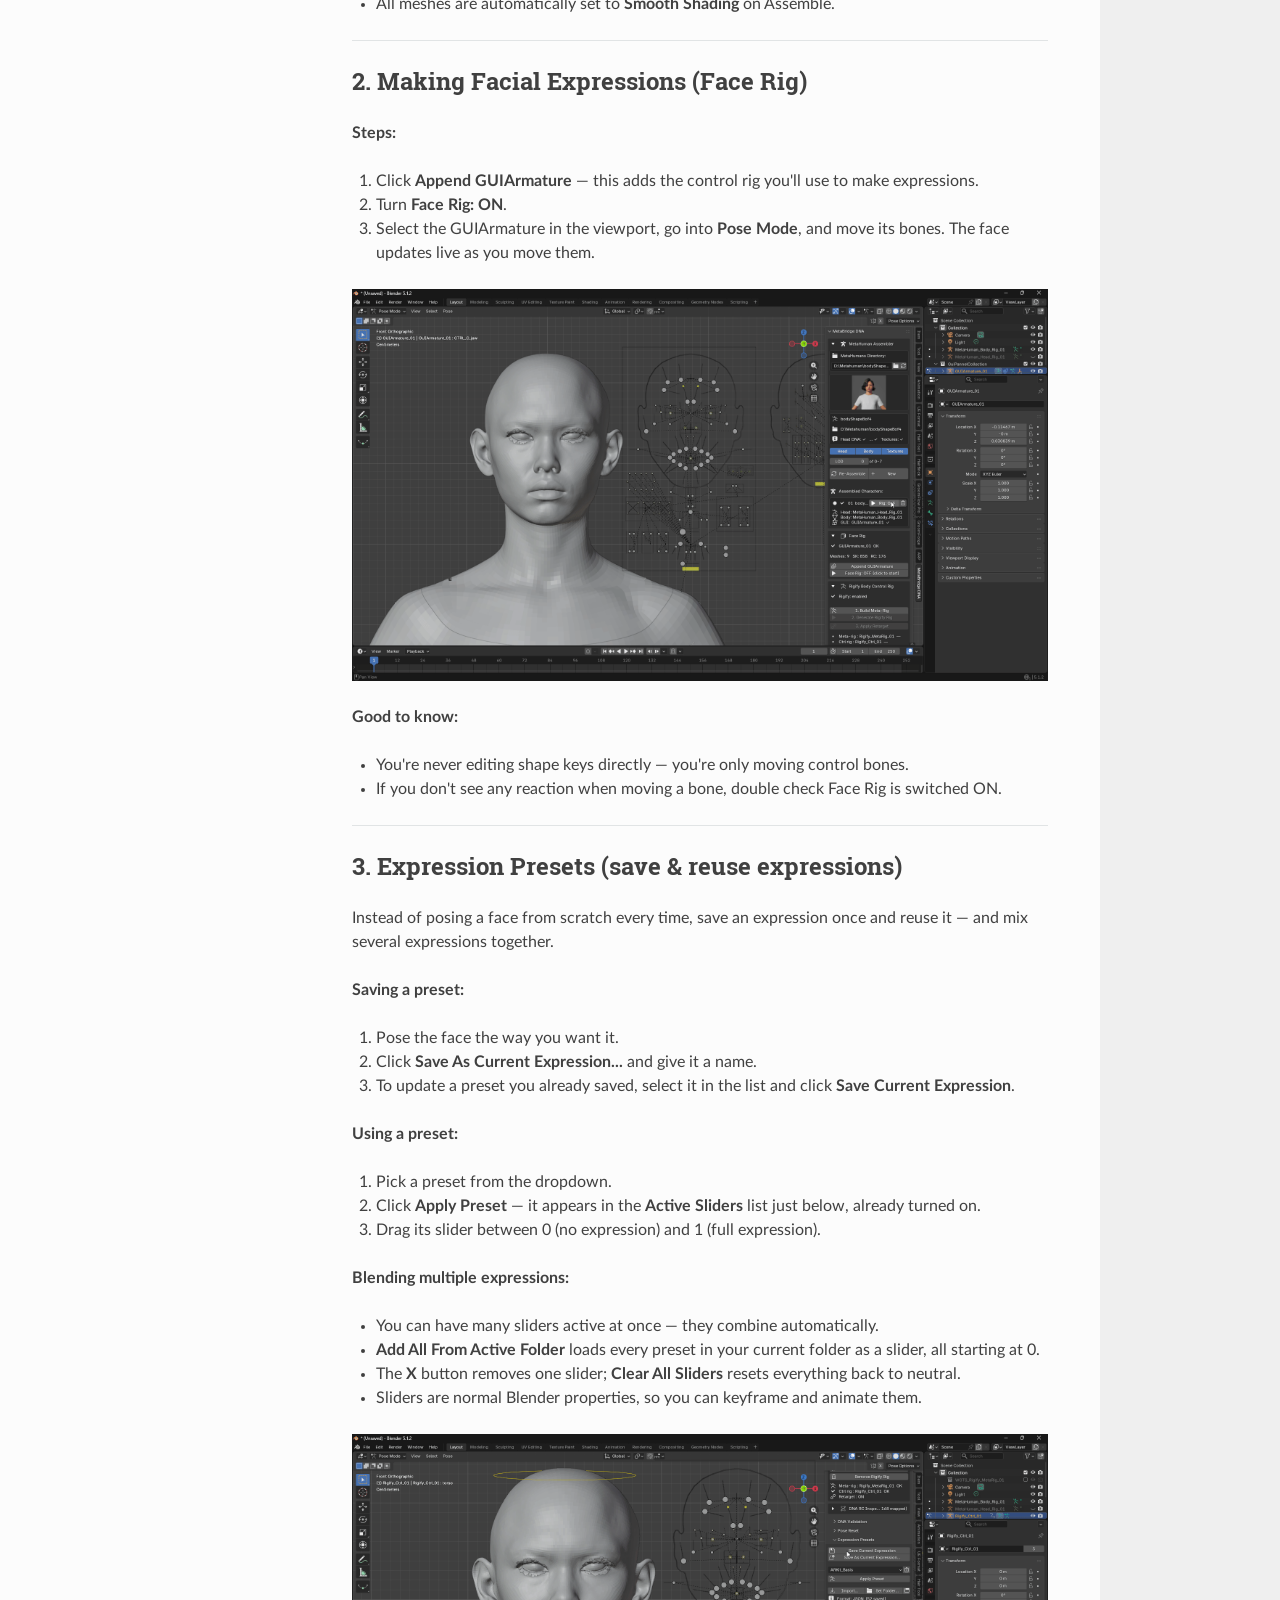
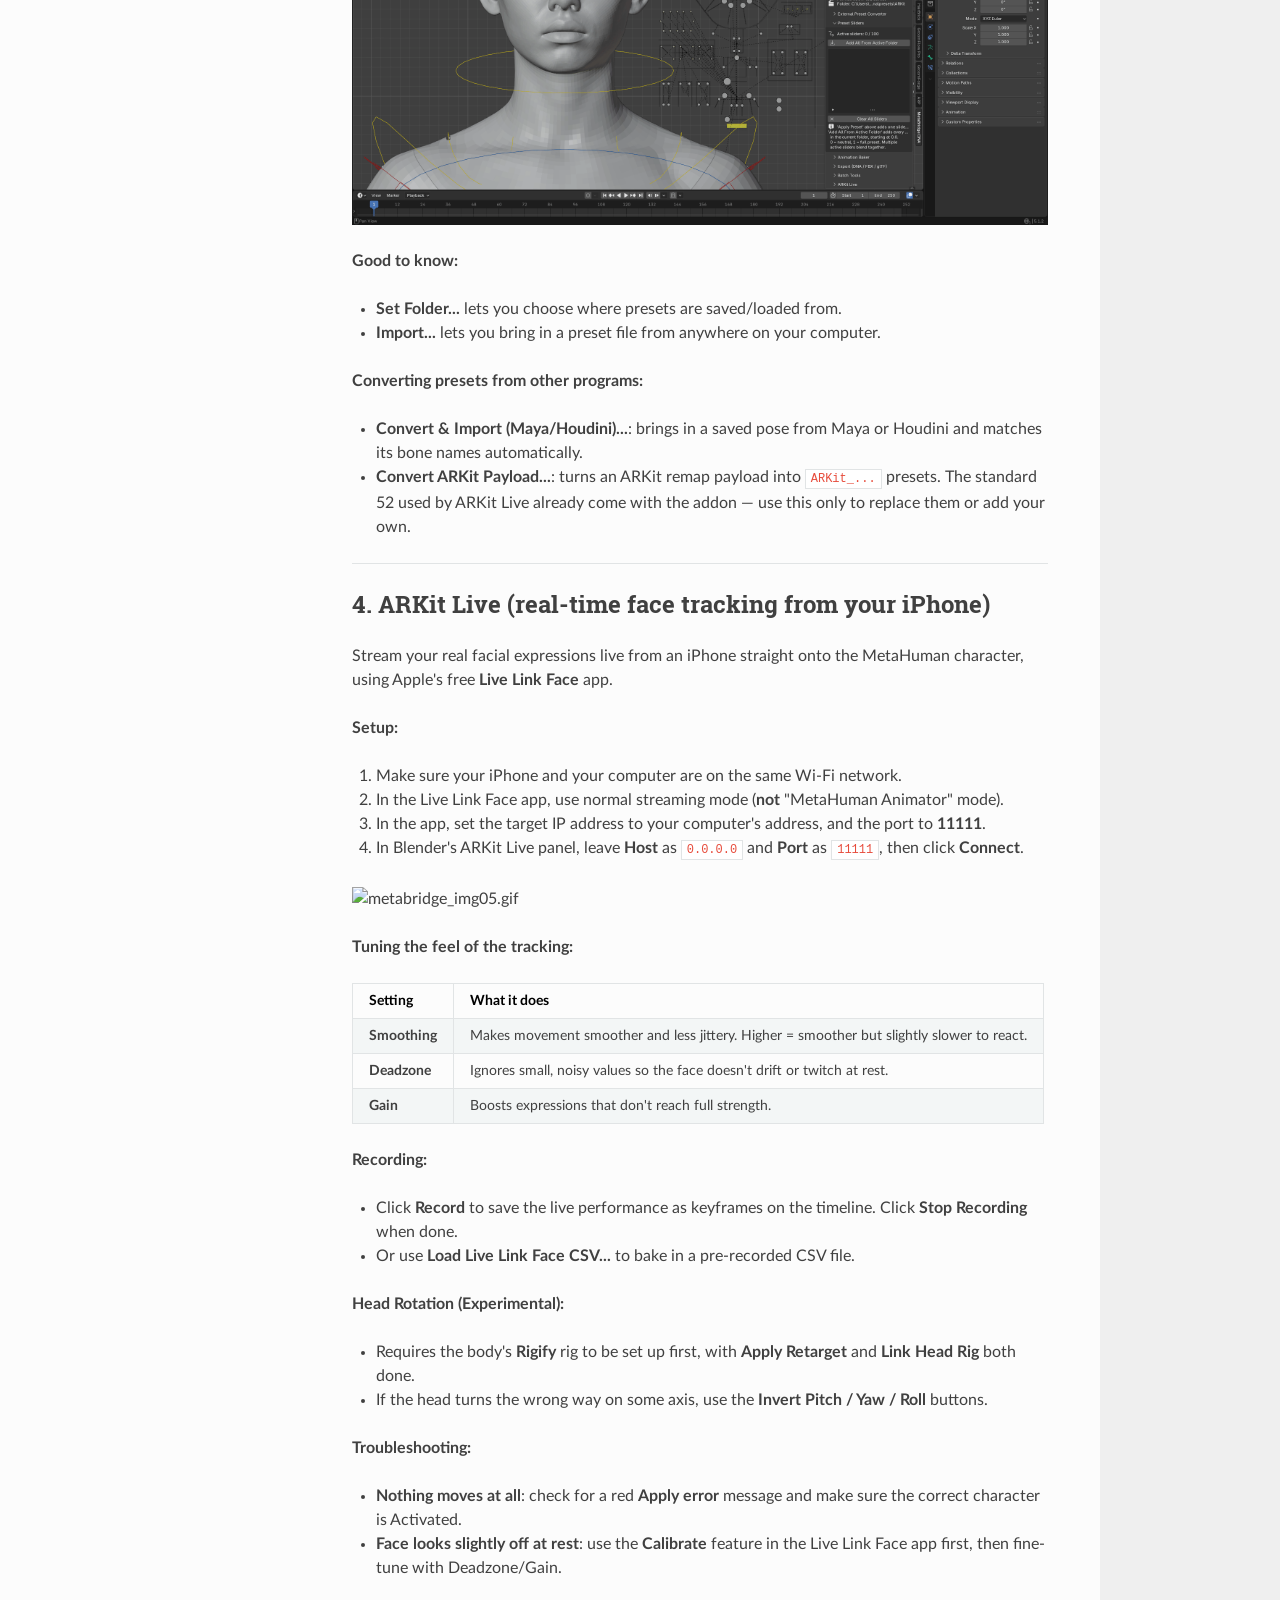
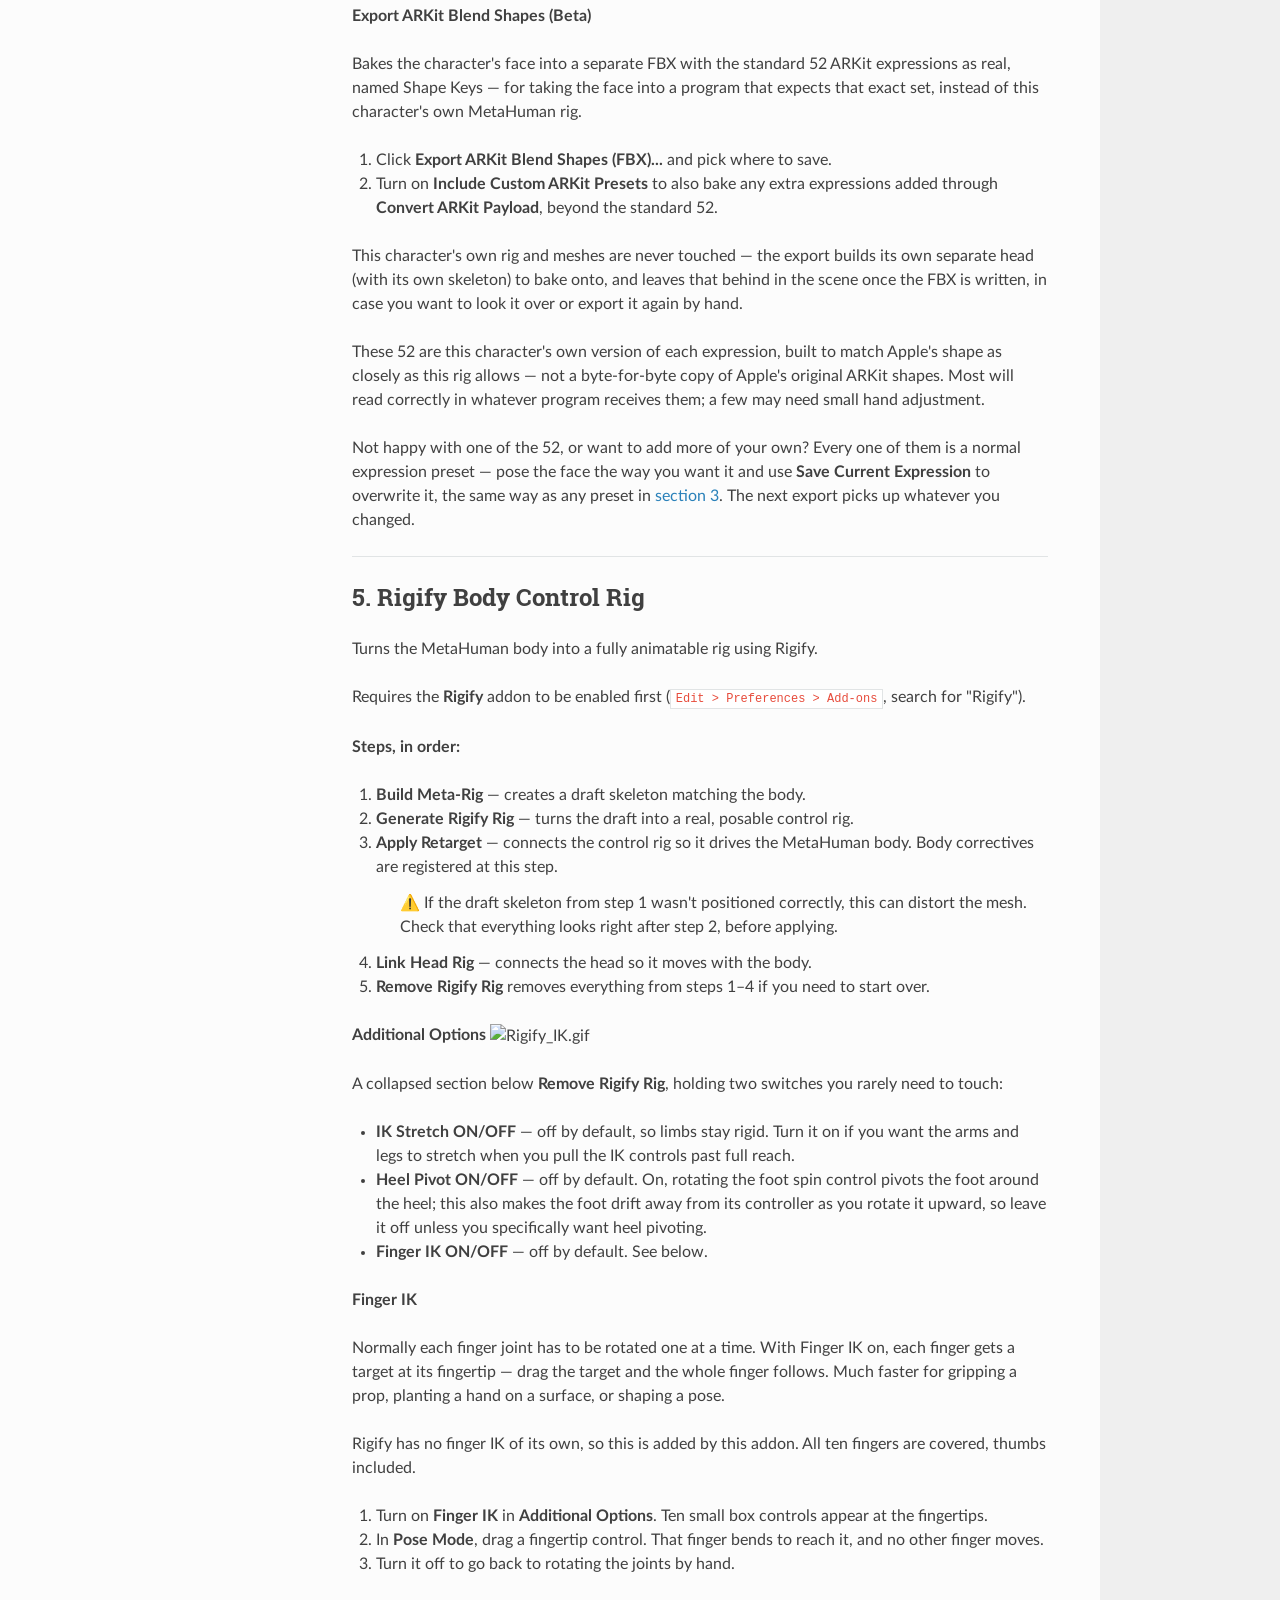
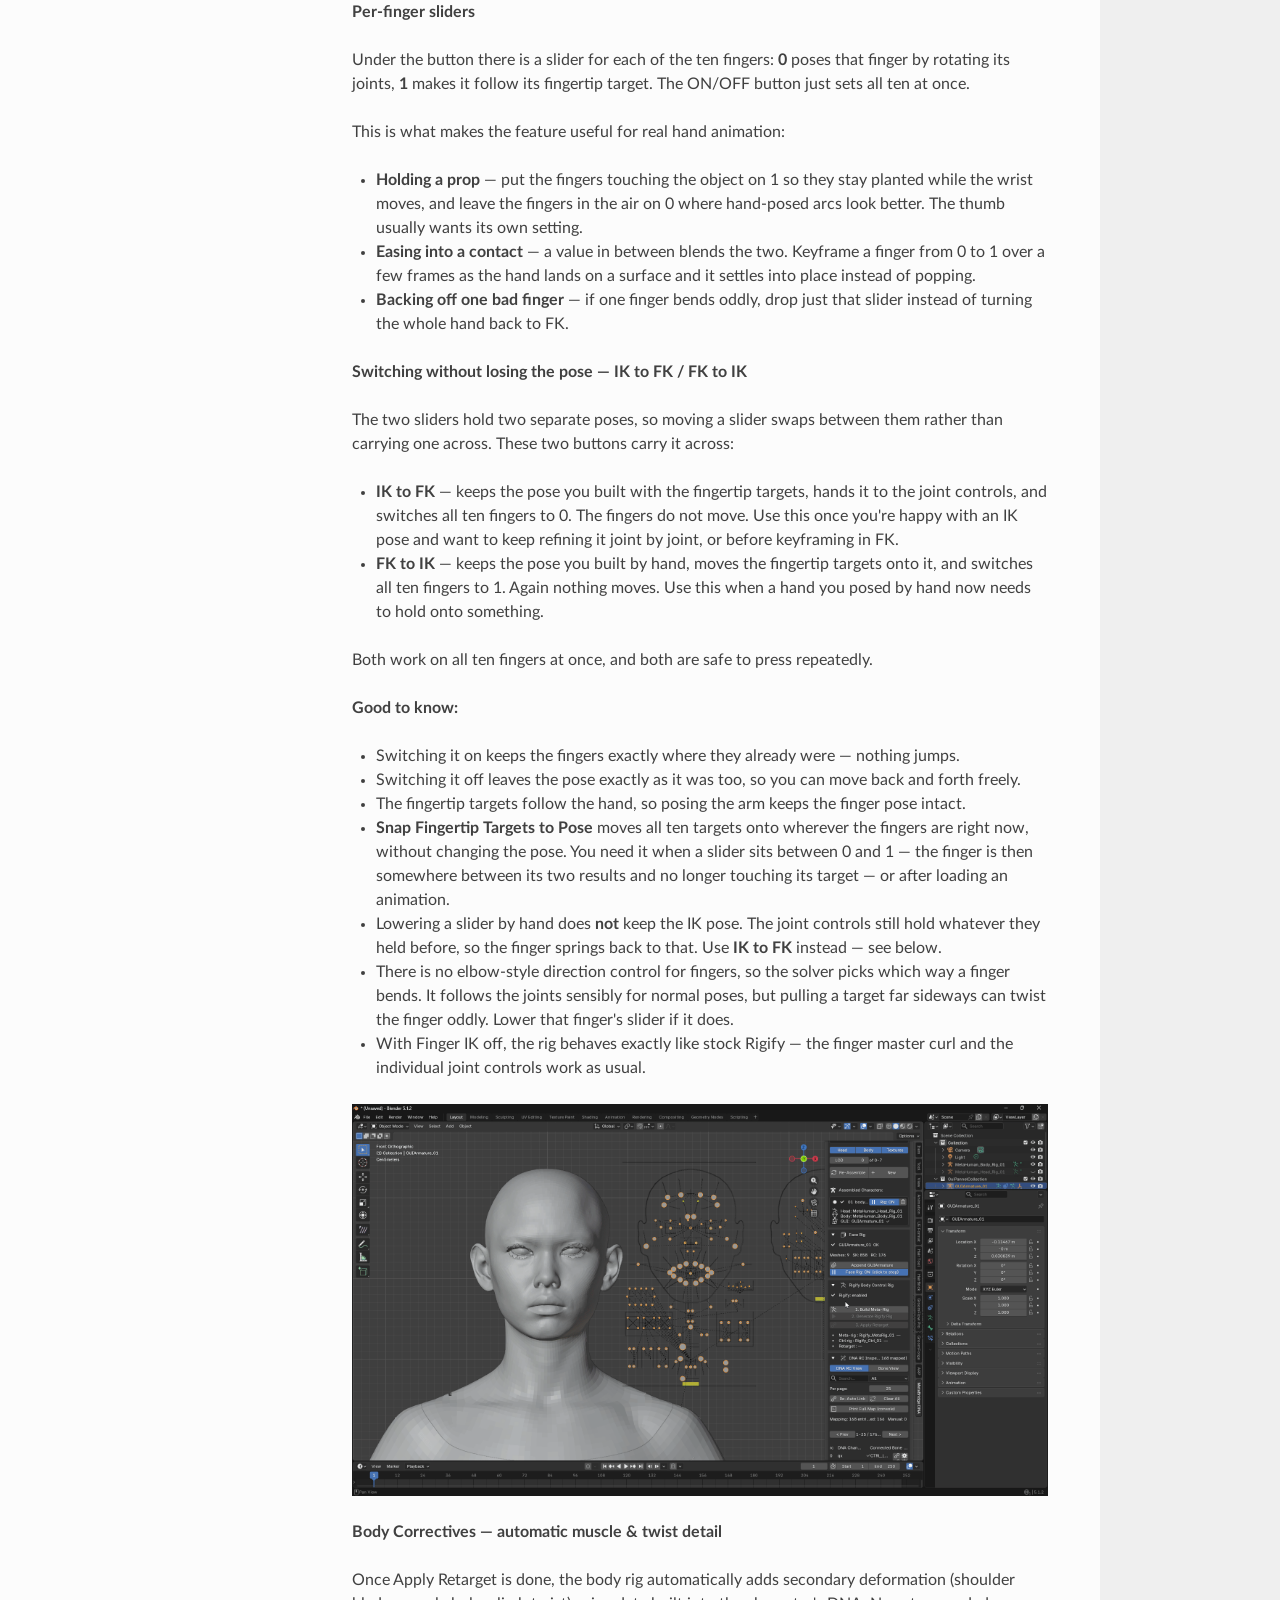
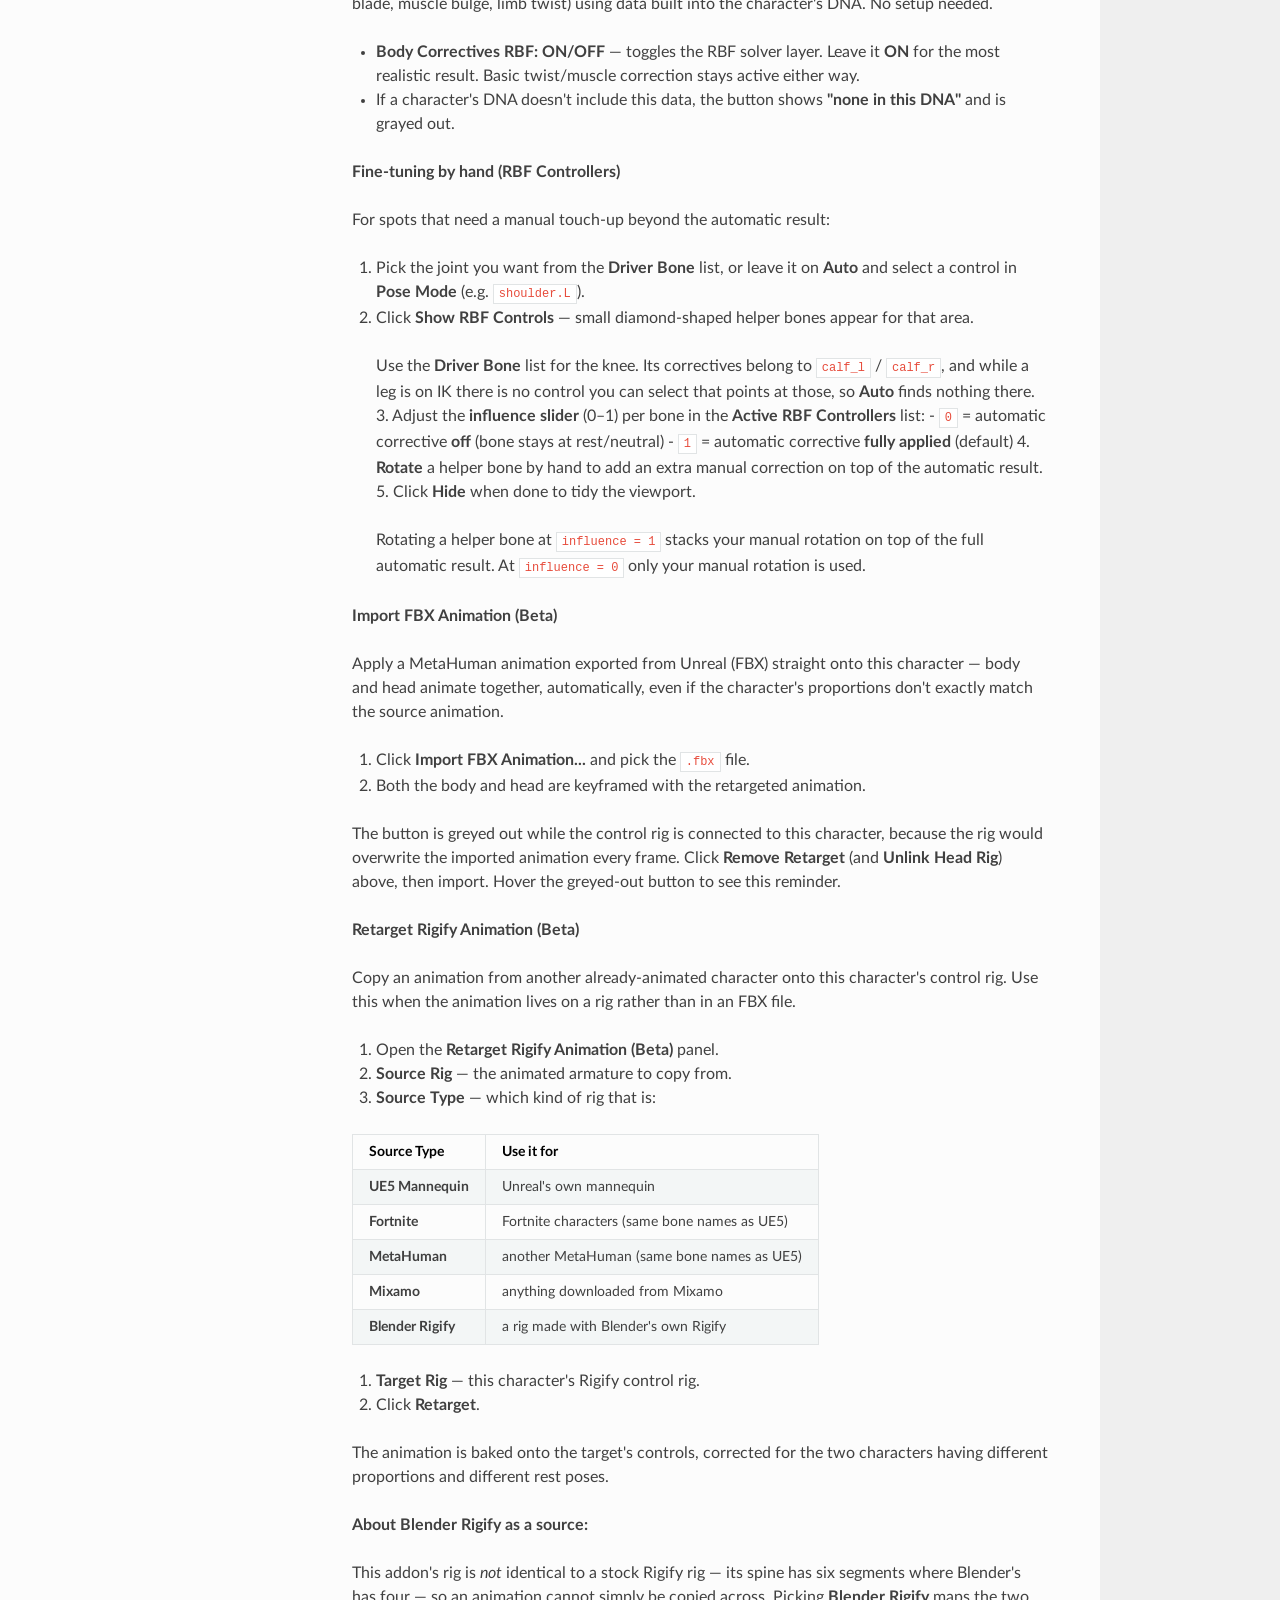
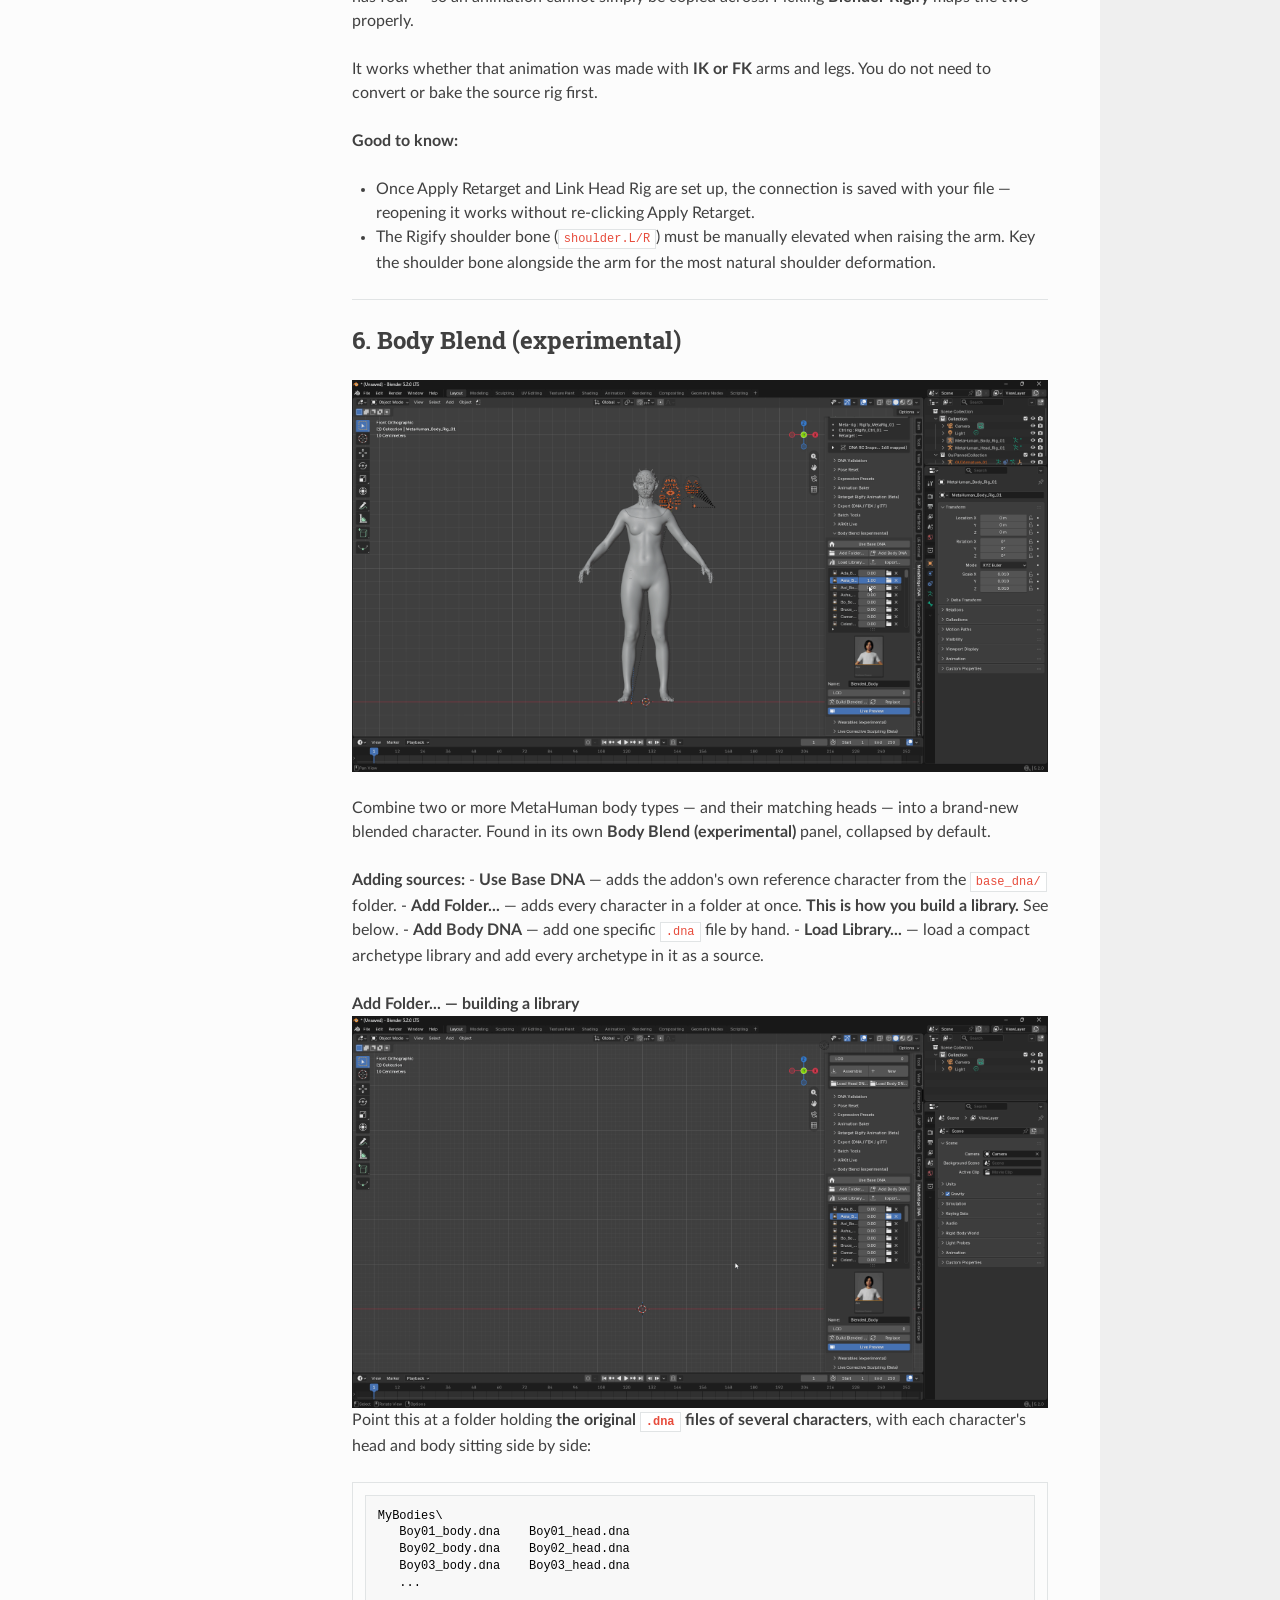
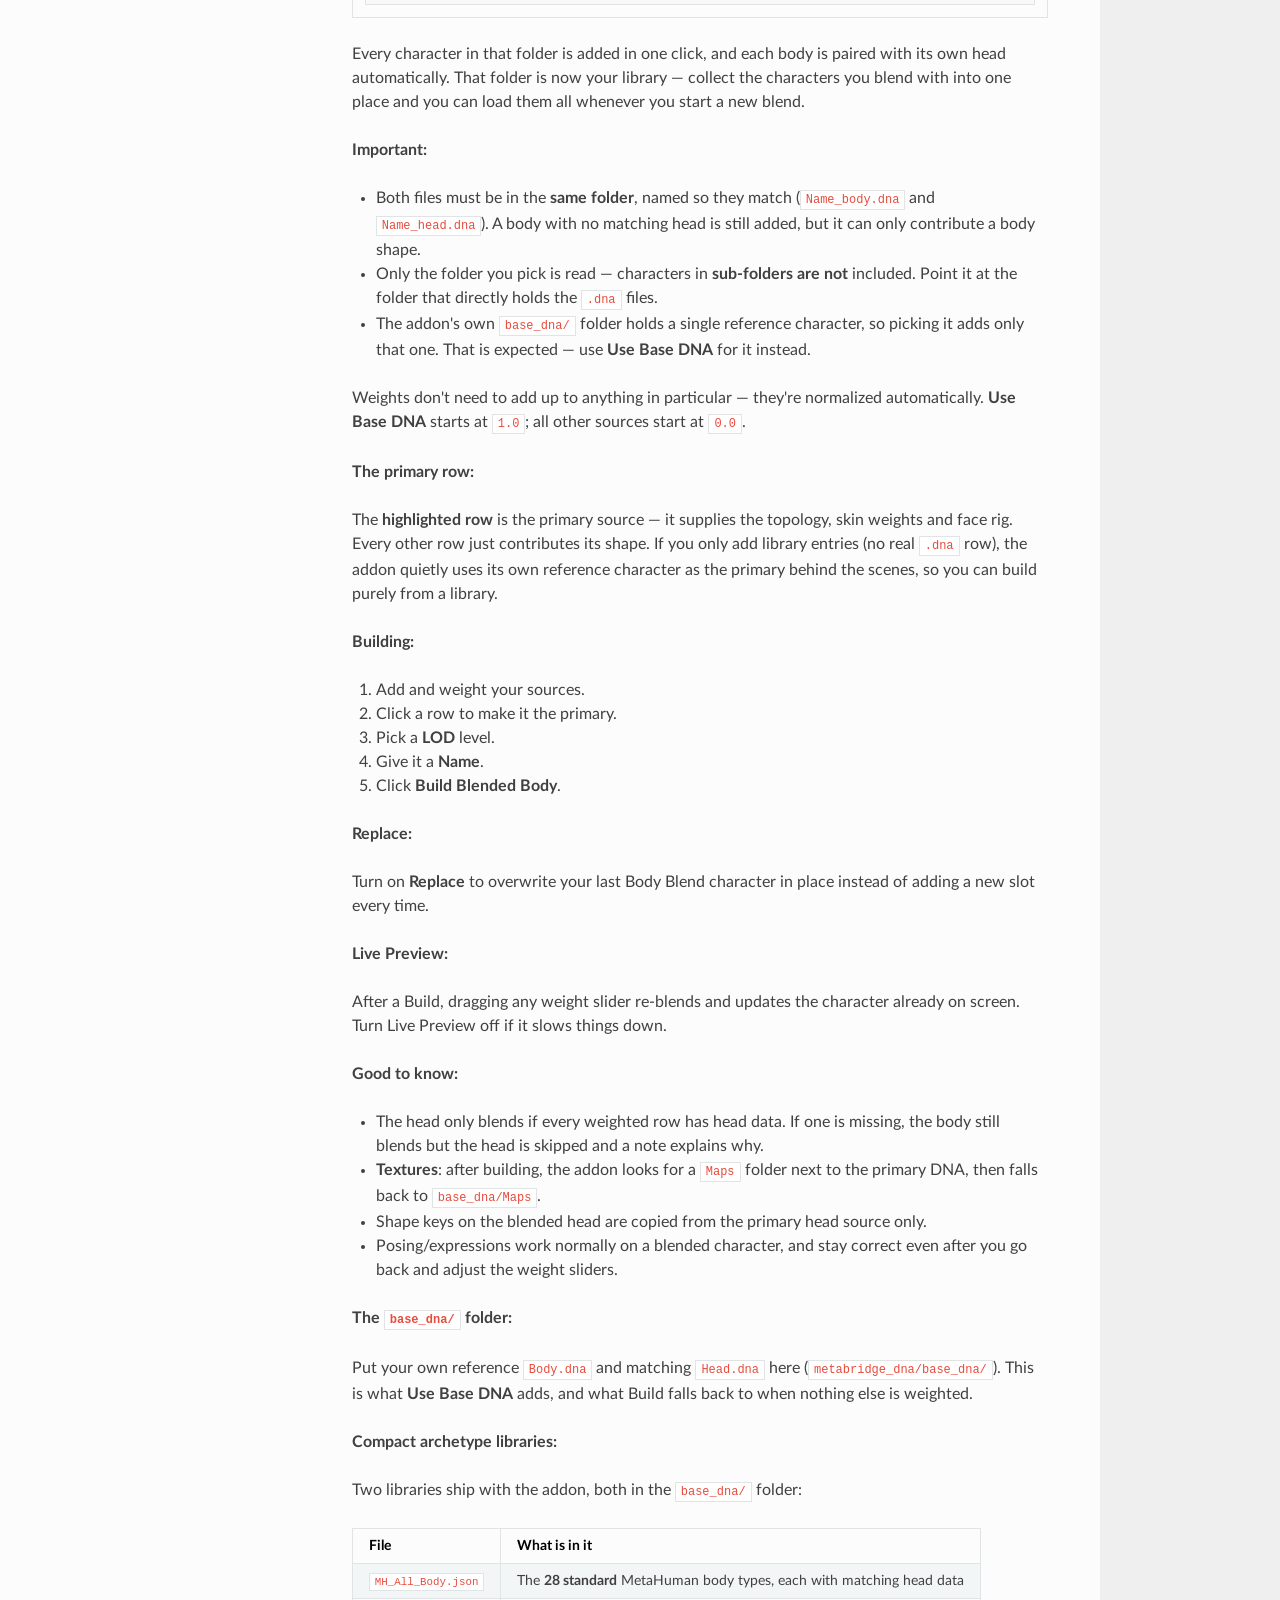
==== commit 2681d42d: "Deployed a6fbdb4 with MkDocs version: 1.6.1" ====
--- a/index.html
+++ b/index.html
@@ -66,9 +66,11 @@
     </li>
     <li class="toctree-l2"><a class="reference internal" href="#6-body-blend-experimental">6. Body Blend (experimental)</a>
     </li>
-    <li class="toctree-l2"><a class="reference internal" href="#7-wearables-experimental">7. Wearables (experimental)</a>
-    </li>
-    <li class="toctree-l2"><a class="reference internal" href="#8-live-corrective-sculpting-beta">8. Live Corrective Sculpting (Beta)</a>
+    <li class="toctree-l2"><a class="reference internal" href="#7-proportions">7. Proportions</a>
+    </li>
+    <li class="toctree-l2"><a class="reference internal" href="#8-wearables-experimental">8. Wearables (experimental)</a>
+    </li>
+    <li class="toctree-l2"><a class="reference internal" href="#9-live-corrective-sculpting-beta">9. Live Corrective Sculpting (Beta)</a>
         <ul>
     <li class="toctree-l3"><a class="reference internal" href="#fixing-an-expression-that-breaks-export-edited-shape-keys">Fixing an expression that breaks — Export Edited Shape Keys</a>
     </li>
@@ -76,15 +78,15 @@
     </li>
         </ul>
     </li>
-    <li class="toctree-l2"><a class="reference internal" href="#9-exporting">9. Exporting</a>
-    </li>
-    <li class="toctree-l2"><a class="reference internal" href="#10-opening-a-file-someone-else-saved">10. Opening a File Someone Else Saved</a>
-    </li>
-    <li class="toctree-l2"><a class="reference internal" href="#11-md-live-marvelous-designer">11. MD Live (Marvelous Designer)</a>
-    </li>
-    <li class="toctree-l2"><a class="reference internal" href="#12-send-to-cascadeur">12. Send to Cascadeur</a>
-    </li>
-    <li class="toctree-l2"><a class="reference internal" href="#13-unreal-engine">13. Unreal Engine</a>
+    <li class="toctree-l2"><a class="reference internal" href="#10-exporting">10. Exporting</a>
+    </li>
+    <li class="toctree-l2"><a class="reference internal" href="#11-opening-a-file-someone-else-saved">11. Opening a File Someone Else Saved</a>
+    </li>
+    <li class="toctree-l2"><a class="reference internal" href="#12-md-live-marvelous-designer">12. MD Live (Marvelous Designer)</a>
+    </li>
+    <li class="toctree-l2"><a class="reference internal" href="#13-send-to-cascadeur">13. Send to Cascadeur</a>
+    </li>
+    <li class="toctree-l2"><a class="reference internal" href="#14-unreal-engine">14. Unreal Engine</a>
         <ul>
     <li class="toctree-l3"><a class="reference internal" href="#installing-the-unreal-plugin">Installing the Unreal plugin</a>
     </li>
@@ -94,7 +96,7 @@
     </li>
         </ul>
     </li>
-    <li class="toctree-l2"><a class="reference internal" href="#14-other-useful-tools">14. Other Useful Tools</a>
+    <li class="toctree-l2"><a class="reference internal" href="#15-other-useful-tools">15. Other Useful Tools</a>
     </li>
     <li class="toctree-l2"><a class="reference internal" href="#bake-to-dna">Bake to DNA</a>
     </li>
@@ -113,6 +115,8 @@
     <li class="toctree-l3"><a class="reference internal" href="#retarget-rigify-animation-beta">Retarget Rigify Animation (Beta)</a>
     </li>
     <li class="toctree-l3"><a class="reference internal" href="#body-blend-experimental">Body Blend (experimental)</a>
+    </li>
+    <li class="toctree-l3"><a class="reference internal" href="#proportions">Proportions</a>
     </li>
     <li class="toctree-l3"><a class="reference internal" href="#wearables-experimental">Wearables (experimental)</a>
     </li>
@@ -176,18 +180,15 @@
 </div>
 
 <h2 id="whats-new">What's New</h2>
-<p><strong>v2.1.2 — Export ARKit Blend Shapes</strong></p>
-<p><em>ARKit Live</em></p>
-<ul>
-<li><strong>NEW: Export ARKit Blend Shapes (Beta).</strong> Bakes the character's face into a separate FBX with the standard 52 ARKit expressions as real, named Shape Keys — for a program that expects that exact set, instead of this character's own MetaHuman rig. See <a href="#4-arkit-live-real-time-face-tracking-from-your-iphone">section 4</a>.</li>
-<li>Turn on <strong>Include Custom ARKit Presets</strong> to also bake any extra expressions added through <strong>Convert ARKit Payload</strong>, beyond the standard 52.</li>
-<li>This character's own rig and meshes are never touched — the export builds its own separate head to bake onto, and leaves that behind in the scene once the FBX is written.</li>
-<li>These 52 are this character's own version of each expression, not a byte-for-byte copy of Apple's — and every one of them is a normal expression preset, so any that isn't quite right can be re-posed and overwritten with <strong>Save Current Expression</strong>.</li>
-</ul>
-<p><em>Installing Cascadeur / Unreal</em></p>
-<ul>
-<li><strong>NEW: Install Cascadeur Plugin</strong> and <strong>Open Unreal Plugin Folder</strong> buttons, on the addon's own row in <strong>Edit ▸ Preferences ▸ Add-ons</strong>. Installing Cascadeur's plugin no longer means unzipping anything by hand or running it as administrator yourself — the button does both, prompting for Administrator rights only if Cascadeur's own folder needs it.</li>
-<li>The Unreal plugin is fetched from GitHub the first time <strong>Open Unreal Plugin Folder</strong> is clicked, rather than carried inside the addon itself.</li>
+<p><strong>v2.1.4 — Proportions</strong></p>
+<ul>
+<li><strong>NEW: Proportions.</strong> Leg, torso, neck and arm length, shoulder and hip width, waist, chest, hips, thigh, calf, arm and neck size, head size, and heel and front height for high heels — with a one-click <strong>Long Legs</strong> look. The feet stay on the ground, clothing and hair follow, and the new proportions go out with DNA export, MD Live and Cascadeur. See <a href="#7-proportions">section 7</a>.</li>
+</ul>
+<p><em>Fixes</em></p>
+<ul>
+<li>After <strong>Remove Rigify Rig</strong> (or deleting the control rig by hand), the character kept acting as if the rig were still there — <strong>Proportions</strong> stayed hidden and <strong>Import FBX Animation</strong> stayed blocked, even for a new character built in the same slot. Both are available again as soon as the rig is gone.</li>
+<li>Thin lines showed on the skin along the UV seams — round the ankle and along the sole most of all. The skin now shades smoothly across them, as it does in Unreal.</li>
+<li><strong>Body Blend</strong> weight sliders, <strong>Refit Clothing To Body</strong> and <strong>Clothing Offset</strong> respond several times faster.</li>
 </ul>
 <h2 id="what-is-this-addon">What is this addon?</h2>
 <p>MetaBridge DNA lets you bring Epic Games <strong>MetaHuman</strong> characters into Blender, pose their faces in real time, and export them back out.</p>
@@ -319,7 +320,7 @@
 <p><strong>Converting presets from other programs:</strong></p>
 <ul>
 <li><strong>Convert &amp; Import (Maya/Houdini)...</strong>: brings in a saved pose from Maya or Houdini and matches its bone names automatically.</li>
-<li><strong>Convert ARKit Payload...</strong>: a one-time setup step that generates the 52 <code>ARKit_...</code> presets used by ARKit Live.</li>
+<li><strong>Convert ARKit Payload...</strong>: turns an ARKit remap payload into <code>ARKit_...</code> presets. The standard 52 used by ARKit Live already come with the addon — use this only to replace them or add your own.</li>
 </ul>
 <hr />
 <h2 id="4-arkit-live-real-time-face-tracking-from-your-iphone">4. ARKit Live (real-time face tracking from your iPhone)</h2>
@@ -591,7 +592,68 @@
 <li>A library built from a different skeleton cannot be mixed with one already loaded — the addon says so when you try, rather than letting it fail at Build.</li>
 </ul>
 <hr />
-<h2 id="7-wearables-experimental">7. Wearables (experimental)</h2>
+<h2 id="7-proportions">7. Proportions</h2>
+<p>Change the body shape of the character you loaded — lengths, widths, sizes, head size and heels. Found in its own <strong>Proportions</strong> panel, collapsed by default.</p>
+<table>
+<thead>
+<tr>
+<th>Group</th>
+<th>Sliders</th>
+</tr>
+</thead>
+<tbody>
+<tr>
+<td><strong>Length</strong></td>
+<td>Leg, Torso, Neck, Arm</td>
+</tr>
+<tr>
+<td><strong>Width</strong></td>
+<td>Shoulder, Hip</td>
+</tr>
+<tr>
+<td><strong>Size</strong></td>
+<td>Waist, Chest, Hips, Thigh, Calf, Upper Arm, Forearm, Neck Thickness</td>
+</tr>
+<tr>
+<td><strong>Head</strong></td>
+<td>Head Size</td>
+</tr>
+<tr>
+<td><strong>Heels</strong></td>
+<td>Heel Height, Front Height (cm)</td>
+</tr>
+</tbody>
+</table>
+<p><strong>Steps:</strong></p>
+<ol>
+<li>Load a character with a body (<a href="#1-loading-a-character">section 1</a>), or build one with Body Blend.</li>
+<li>Open <strong>Proportions</strong> and drag the sliders. The character changes as you drag.</li>
+<li><strong>Long Legs</strong> gives a long-legged look in one click. <strong>Reset</strong> puts the character back exactly as it was loaded.</li>
+</ol>
+<p>Set the proportions <strong>before Build Rigify Rig</strong>. While a control rig is on the character the sliders are hidden — remove the control rig, change the proportions, then build it again.</p>
+<p><strong>What follows along:</strong></p>
+<ul>
+<li>The feet stay on the ground; the whole body rises by however much the legs grew.</li>
+<li>Legs and arms get longer without getting thicker, and knees, hips and shoulders still bend smoothly.</li>
+<li><strong>Size</strong> sliders change only the flesh. The character bends at exactly the same places, and the waist narrows most at its narrowest point.</li>
+<li><strong>Heels</strong> lift the heel to <strong>Heel Height</strong> and keep the toes flat on a sole of <strong>Front Height</strong>; the body rises with them. The heels go to Unreal with the exported DNA, and the arched feet follow the animation.</li>
+<li>The head stays joined to the neck with no gap. Facial expressions grow and shrink with <strong>Head Size</strong>.</li>
+<li>Clothing and hair already on the character follow — clothing gets longer, wider and thicker with the body under it, and so does clothing put on after the proportions were changed.</li>
+<li>Body Blend keeps the proportions when you move its weight sliders.</li>
+<li><strong>Export Head DNA</strong> and <strong>Export Body DNA</strong> both carry the new proportions — export both and use them together in Unreal.</li>
+<li><strong>Import FBX Animation</strong> lengthens the stride with the legs, so the feet don't slide.</li>
+<li><strong>MD Live</strong> and <strong>Send to Cascadeur</strong> send the character with its new proportions. Send to Cascadeur again after changing them.</li>
+</ul>
+<p><strong>Good to know:</strong></p>
+<ul>
+<li>The sliders apply in Object Mode. Changed in another mode, they apply as soon as you return to Object Mode.</li>
+<li>While you drag a slider the body follows straight away; facial expressions and clothing catch up a moment after you let go.</li>
+<li><strong>Head Size</strong> goes up to 10% either way. In Unreal, facial expressions keep the strength they had at the original head size.</li>
+<li><strong>Heel Height</strong> goes up to 15 cm and <strong>Front Height</strong> up to 5 cm.</li>
+<li>Saving the <code>.blend</code> keeps the proportions, and <strong>Reset</strong> still gives back the original after reopening it.</li>
+</ul>
+<hr />
+<h2 id="8-wearables-experimental">8. Wearables (experimental)</h2>
 <p><strong>Beta</strong> — weights can still look off during animation/posing in some cases. Being actively improved; touch up in Weight Paint mode if needed.</p>
 <p>Attach clothing (FBX) and hair/grooms (Alembic <code>.abc</code>) to the <em>active</em> character — found in its own <strong>Wearables (experimental)</strong> panel, collapsed by default. Works on any assembled or Body-Blend-built character.</p>
 <p>There are two ways to dress a character: import a <strong>clothing FBX</strong> built for a MetaHuman skeleton, or <strong>rig any mesh already in your scene</strong> yourself. Both end up following the character the same way afterward.</p>
@@ -623,9 +685,10 @@
 <ul>
 <li>Clothing FBX placement depends on the file sharing bone names with a MetaHuman skeleton.</li>
 <li>Imported/rigged wearables aren't tracked as part of the character slot the way body/head meshes are — rename, move, or export them like any other Blender object.</li>
-</ul>
-<hr />
-<h2 id="8-live-corrective-sculpting-beta">8. Live Corrective Sculpting (Beta)</h2>
+<li>Clothing follows <strong>Proportions</strong> too, whether it was put on before or after them — see <a href="#7-proportions">section 7</a>.</li>
+</ul>
+<hr />
+<h2 id="9-live-corrective-sculpting-beta">9. Live Corrective Sculpting (Beta)</h2>
 <p><img alt="Live_corrective.gif" src="assets/Live_corrective.gif" />
 <strong>Beta</strong> — a correction sculpted with only one pose holds steady if you pose further than that; sculpt more than one pose for the same correction if you want it to keep changing shape further into the pose. Head corrections can be written back into the character's <code>.dna</code> and used in Unreal — see <strong>Sending a correction to Unreal</strong> below. Body corrections stay inside Blender.</p>
 <p>Pose the character, then sculpt directly on top of that pose — the sculpt becomes a correction that fades in and out automatically from then on, every time the character moves toward and away from that pose. No keyframing needed. Works on both the face and the body, and automatically carries over to any clothing worn on the character.</p>
@@ -691,9 +754,9 @@
 <p>Click the ⇱ button on a correction and choose which expression it should ride along with. <strong>Bake All Correctives</strong> then writes every assigned correction at once. Always use this rather than sending them one at a time.</p>
 <p><strong>In Unreal:</strong> bring the new <code>.dna</code> in with <strong>MetaHuman Creator ▸ From DNA</strong>, and choose <strong>Replace</strong> with <strong>Import Whole Rig</strong> turned on. <strong>Mesh Fit</strong> rebuilds the expressions from scratch and will discard your edits.</p>
 <hr />
-<h2 id="9-exporting">9. Exporting</h2>
-<ul>
-<li><strong>DNA</strong>: separate <strong>Head</strong> and <strong>Body</strong> buttons (head and body are always two separate <code>.dna</code> files). To send a sculpted correction into the head <code>.dna</code> instead, use <strong>Write to DNA</strong> in <a href="#8-live-corrective-sculpting-beta">section 8</a>.</li>
+<h2 id="10-exporting">10. Exporting</h2>
+<ul>
+<li><strong>DNA</strong>: separate <strong>Head</strong> and <strong>Body</strong> buttons (head and body are always two separate <code>.dna</code> files). To send a sculpted correction into the head <code>.dna</code> instead, use <strong>Write to DNA</strong> in <a href="#9-live-corrective-sculpting-beta">section 9</a>.</li>
 <li><strong>FBX / glTF</strong>: <strong>Full / Head / Body</strong> buttons. Choose whether to include the control rig and animation in the export dialog.</li>
 </ul>
 <p><strong>Batch Tools:</strong></p>
@@ -702,7 +765,7 @@
 <li><strong>Export All Slots</strong> — exports every loaded character at once.</li>
 </ul>
 <hr />
-<h2 id="10-opening-a-file-someone-else-saved">10. Opening a File Someone Else Saved</h2>
+<h2 id="11-opening-a-file-someone-else-saved">11. Opening a File Someone Else Saved</h2>
 <p>A <code>.blend</code> remembers where each character's <code>.dna</code> files were on the computer that saved it. On your machine those files are somewhere else, so the character appears but nothing about it responds.</p>
 <p>You'll see this in <strong>MetaHuman Assembler ▸ Assembled Characters</strong> — the character is marked with a warning instead of a checkmark, and shows the file it's looking for:</p>
 <blockquote>
@@ -714,42 +777,55 @@
 <p>If you pick the wrong file, nothing is broken — it's refused and the character stays as it was.</p>
 <p><strong>To avoid this when sending a file to someone</strong>, send the <code>.dna</code> files along with the <code>.blend</code>. They still need to relink once, but they'll have the files to point at.</p>
 <hr />
-<h2 id="11-md-live-marvelous-designer">11. MD Live (Marvelous Designer)</h2>
+<h2 id="12-md-live-marvelous-designer">12. MD Live (Marvelous Designer)</h2>
 <p>Make clothes on <em>this</em> character in Marvelous Designer, and bring them back already wearing.</p>
 <p>MD Live is its own panel in the sidebar, next to <strong>MetaBridge DNA</strong>.</p>
 <p><strong>Set up once</strong></p>
 <ol>
-<li>Pick a <strong>Shared Folder</strong> — any empty folder both programs can reach.</li>
+<li>Pick a <strong>Shared Folder</strong> — any empty folder both programs can reach. Left empty, <code>~/MetaBridgeDNA/MDLive</code> is used.</li>
 <li>Click <strong>Open MD Plug-in Folder</strong>.</li>
-<li>In Marvelous Designer: <strong>Plug-in ▸ Plug-in Manager ▸ Add</strong>, and choose that folder. Two new entries appear in the Plug-in menu.</li>
+<li>In Marvelous Designer: <strong>Plug-in ▸ Plug-in Manager ▸ Add</strong>, and register the scripts in that folder — <code>mb_live.py</code> for Live, <code>mb_load_avatar.py</code> and <code>mb_send_garment.py</code> for one round trip at a time.</li>
 </ol>
 <p>The folder and every setting are remembered, so this is a one-time step.</p>
-<p><strong>Sending the character</strong></p>
+<p><strong>Live</strong></p>
+<ol>
+<li>In Blender's MD Live panel, press <strong>Start Live</strong>.</li>
+<li>In Marvelous Designer, click <strong>mb_live</strong> in the <strong>Plug-in</strong> menu once. The panel shows <em>MD: mb_live running</em>.</li>
+</ol>
+<p>From now on both sides follow each other with no buttons:</p>
+<ul>
+<li>When the character changes in Blender (pose, face, Body Blend, sculpt), the avatar is re-sent once it holds still, and Marvelous Designer replaces its avatar.</li>
+<li>If there is a garment, Marvelous Designer simulates it for <strong>MD Simulate Frames</strong> and sends it back (<strong>Auto-Return Garment</strong>). Turned off, it sends only when you press <strong>Get Garment Now</strong>.</li>
+<li>What comes back is worn straight away as <strong>Wear As</strong>, and replaces the previous Live garment instead of piling up.</li>
+<li><strong>Get Garment Now</strong> asks for the garment as it is, without waiting for a simulation.</li>
+</ul>
+<p>To stop, press <strong>Stop Live</strong> in Blender and click <strong>mb_live</strong> in Marvelous Designer again. Opening another file stops Live by itself. A garment that arrives while you are in Edit Mode is worn when you return to Object Mode.</p>
+<p><strong>Sending the character (one at a time)</strong></p>
 <ol>
 <li>Click <strong>Send Body to MD</strong>.</li>
 <li>In Marvelous Designer, click the MetaBridge avatar entry in the <strong>Plug-in</strong> menu.</li>
 </ol>
 <p>The character appears as the avatar. No import window, no settings to fill in. Change the body in Blender, press <strong>Send Body to MD</strong> again, click the same menu entry again — the avatar is replaced, and you never end up with two.</p>
 <p><strong>Include Head</strong> is on by default — Marvelous Designer refuses an avatar without a head, and hats and collars need it too.</p>
-<p><strong>Bringing the clothes back</strong></p>
+<p><strong>Bringing the clothes back (one at a time)</strong></p>
 <ol>
 <li>In Marvelous Designer, click the MetaBridge garment entry in the <strong>Plug-in</strong> menu.</li>
 <li>In Blender, click <strong>Import Garment from MD</strong>.</li>
 </ol>
-<p>The garment arrives at the right size, is fitted to the character, and follows the rig straight away — the same as any other clothing in <a href="#7-wearables-experimental">section 7</a>. Pick the <strong>Category</strong> so it replaces what it should.</p>
+<p>The garment arrives at the right size, is fitted to the character, and follows the rig straight away — the same as any other clothing in <a href="#8-wearables-experimental">section 8</a>. Pick the <strong>Category</strong> so it replaces what it should.</p>
 <p><strong>Skip Stitches &amp; Trims</strong> (on by default) leaves out the topstitch, button and zipper meshes. They carry most of the file's weight and none of it is needed to wear the garment.</p>
 <p><strong>If the import takes a while</strong></p>
-<p>Reading the file is quick even at 600 MB. The wait is the fitting: every vertex of the garment has to be matched to the body so it moves with the character. A garment carrying its topstitches can reach three million vertices, and almost all of them are stitching.</p>
-<p><strong>Hide the topstitches, buttons and zippers in Marvelous Designer before you export.</strong> Hidden objects are left out of the file, and the import goes from about a minute to a few seconds. Nothing is lost — they aren't needed to wear the garment, and they're still in your Marvelous Designer project.</p>
+<p>The wait is the fitting: every vertex of the garment has to be matched to the body so it moves with the character. A garment carrying its topstitches as 3D geometry can reach three million vertices, and almost all of them are stitching.</p>
+<p>The MetaBridge plug-ins switch topstitches to texture only while exporting (and switch them back after) and leave hidden objects out. Blender filters stitch, button and zipper objects out before reading the file, so even a big file exported from Marvelous Designer's own menu arrives in seconds. Nothing is lost — they aren't needed to wear the garment, and they're still in your Marvelous Designer project.</p>
 <p>You can also lower <strong>Particle Distance</strong> in Marvelous Designer if the garment is denser than it needs to be.</p>
 <p><strong>Good to know</strong></p>
 <ul>
 <li>The panel shows the garment waiting to be imported and how big it is. Above 100 MB it warns you.</li>
-<li><strong>Send Scale</strong> and <strong>Import Scale</strong> are already correct. Only touch them if what arrives is obviously the wrong size; Blender tells you the size it imported in the status bar.</li>
+<li><strong>Send Scale</strong> and <strong>Import Scale</strong> are already correct. Garments the MetaBridge plug-ins send carry their own unit, and a file exported by hand in another unit is corrected to the unit that puts it on the body. Blender tells you the size it imported in the status bar.</li>
 <li>Marvelous Designer's own <strong>Auto Fit</strong> expects avatars from its library. <strong>Prepare for Auto-Fit</strong> (on by default) asks it to treat this character the same way.</li>
 </ul>
 <hr />
-<h2 id="12-send-to-cascadeur">12. Send to Cascadeur</h2>
+<h2 id="13-send-to-cascadeur">13. Send to Cascadeur</h2>
 <p>Put this character into Cascadeur, ready to animate.</p>
 <p><strong>Before the first time</strong></p>
 <ol>
@@ -807,7 +883,7 @@
 <p>If this body is built with a Rigify rig, <strong>Onto Rigify Controls</strong> appears and is on by default. Poses coming in from Cascadeur land on the control rig instead of the deform bones, so the character stays fully posable while mirroring runs.</p>
 <p>Send the character over once before turning Live on, and once more after restarting Cascadeur — the same rule as everywhere else on this panel.</p>
 <hr />
-<h2 id="13-unreal-engine">13. Unreal Engine</h2>
+<h2 id="14-unreal-engine">14. Unreal Engine</h2>
 <p><img alt="unreal_plugin_panel.jpg" src="assets/unreal_plugin_panel.jpg" /></p>
 <p>There is <strong>one plugin</strong> on the Unreal side. Which of Blender's features it is
 talking to is decided by the <strong>port</strong>, so the port is the setting to get right.</p>
@@ -900,7 +976,7 @@
 character, and the pose is now arriving from somewhere else. They come back
 exactly as they were when you press <strong>Stop Following</strong>.</p>
 <hr />
-<h2 id="14-other-useful-tools">14. Other Useful Tools</h2>
+<h2 id="15-other-useful-tools">15. Other Useful Tools</h2>
 <p><img alt="other_tools_panels.jpg" src="assets/other_tools_panels.jpg" /></p>
 <ul>
 <li><strong>DNA RC Inspector</strong>: shows how the control bones are connected to the character's DNA data. Mainly for troubleshooting a specific control.</li>
@@ -1128,6 +1204,28 @@
 <li><strong>Live Preview</strong> — After a Build, dragging a weight slider re-blends and
   updates the built character live instead of requiring another Build click</li>
 </ul>
+<h3 id="proportions">Proportions</h3>
+<ul>
+<li><strong>Leg Length</strong> — Length of the thighs and shins</li>
+<li><strong>Torso Length</strong> — Length of the spine from the pelvis to the neck</li>
+<li><strong>Neck Length</strong> — Length of the neck</li>
+<li><strong>Arm Length</strong> — Length of the upper arms and forearms</li>
+<li><strong>Shoulder Width</strong> — Width across the shoulders</li>
+<li><strong>Hip Width</strong> — Width between the hip joints</li>
+<li><strong>Waist</strong> — Size around the waist</li>
+<li><strong>Chest</strong> — Size around the chest</li>
+<li><strong>Hips</strong> — Size around the hips and buttocks</li>
+<li><strong>Thigh</strong> — Thickness of the thighs</li>
+<li><strong>Calf</strong> — Thickness of the calves</li>
+<li><strong>Upper Arm</strong> — Thickness of the upper arms</li>
+<li><strong>Forearm</strong> — Thickness of the forearms</li>
+<li><strong>Neck Thickness</strong> — Thickness of the neck</li>
+<li><strong>Head Size</strong> — Size of the whole head, face included</li>
+<li><strong>Heel Height</strong> — Height of the heel above the floor, in cm</li>
+<li><strong>Front Height</strong> — Thickness of the sole under the ball of the foot, in cm</li>
+<li><strong>Long Legs</strong> — Longer legs, a slightly smaller head, a slimmer waist and hips</li>
+<li><strong>Reset</strong> — Back to the character as it was built</li>
+</ul>
 <h3 id="wearables-experimental">Wearables (experimental)</h3>
 <ul>
 <li><strong>Import Clothing (FBX)...</strong> — Import a MetaHuman-compatible clothing FBX
@@ -1224,8 +1322,24 @@
 </ul>
 <h3 id="md-live">MD Live</h3>
 <ul>
+<li><strong>Start Live / Stop Live</strong> — Start or stop Live: the active character is
+  re-sent to Marvelous Designer whenever it changes (pose, face, Body Blend,
+  sculpt), and every garment Marvelous Designer writes is worn here as Wear As,
+  replacing the previous one. Run the mb_live plug-in in Marvelous Designer as
+  well</li>
+<li><strong>Wear As</strong> — What a garment arriving from Marvelous Designer is worn as (and
+  what it replaces). Remembered for the next file</li>
+<li><strong>MD Simulate Frames</strong> — Live: how many frames Marvelous Designer simulates
+  after the avatar changed, before it sends the garment back. 0 sends it
+  without simulating</li>
+<li><strong>Auto-Return Garment</strong> — Live: after a new avatar, Marvelous Designer
+  simulates and sends the garment back by itself. Off: it waits for Get
+  Garment Now</li>
+<li><strong>Get Garment Now</strong> — Ask Marvelous Designer (mb_live running) to send the
+  garment now; Live wears it when it arrives</li>
 <li><strong>Shared Folder</strong> — The folder Blender writes avatars to and Marvelous
-  Designer exports garments into. Remembered for the next file</li>
+  Designer exports garments into. Left empty, ~/MetaBridgeDNA/MDLive is used.
+  Remembered for the next file</li>
 <li><strong>Open Shared Folder</strong> — Open the shared folder in the system file browser</li>
 <li><strong>Send Scale</strong> — Marvelous Designer units per Blender metre when SENDING.
   Blender works in metres, so 1000 sends millimetres and 100 sends centimetres</li>
@@ -1239,21 +1353,21 @@
   the tools that expect a prepared avatar turn it away. Turn off if the import
   misbehaves</li>
 <li><strong>Send Body to MD</strong> — Write the active character's body out to the shared
-  folder as an OBJ avatar for Marvelous Designer at the Send Scale. Always the
+  folder as an OBJ avatar for Marvelous Designer at the Send Scale, in its
+  current pose. Always the
   same filename, so reshaping the character and pressing this again is the
   whole round trip - then run the MetaBridge plug-in in Marvelous Designer</li>
 <li><strong>Import Scale</strong> — Marvelous Designer units per Blender metre when RECEIVING a
-  garment. This is a separate number from the send scale because Marvelous
-  Designer's export settings need not match its import dialog. The size of
-  what arrives is reported so this can be checked</li>
+  garment exported by hand. Garments the MetaBridge plug-ins send carry their
+  own unit, and one that still arrives in the wrong unit is corrected to the
+  unit that puts it on the body</li>
 <li><strong>Import Garment from MD...</strong> — Bring a garment Marvelous Designer exported
-  back in, scaled from centimetres to metres. With Rig To Character on it goes
+  back in, in metres. With Rig To Character on it goes
   straight through the normal clothing pipeline - skin weights from the
   character's own body, then worn as a garment that follows the rig</li>
 <li><strong>Open MD Plug-in Folder</strong> — Open the folder holding the Marvelous Designer
-  plug-in script. Register this folder once in Marvelous Designer under Plug-
-  in &gt; Plug-in Manager &gt; Add, and a menu entry there will load whatever Send
-  Body to MD last wrote</li>
+  plug-in scripts. Register mb_live.py (and the two one-shot scripts if you
+  like) once in Marvelous Designer under Plug-in &gt; Plug-in Manager &gt; Add</li>
 </ul>
 <h3 id="send-to-cascadeur">Send to Cascadeur</h3>
 <ul>
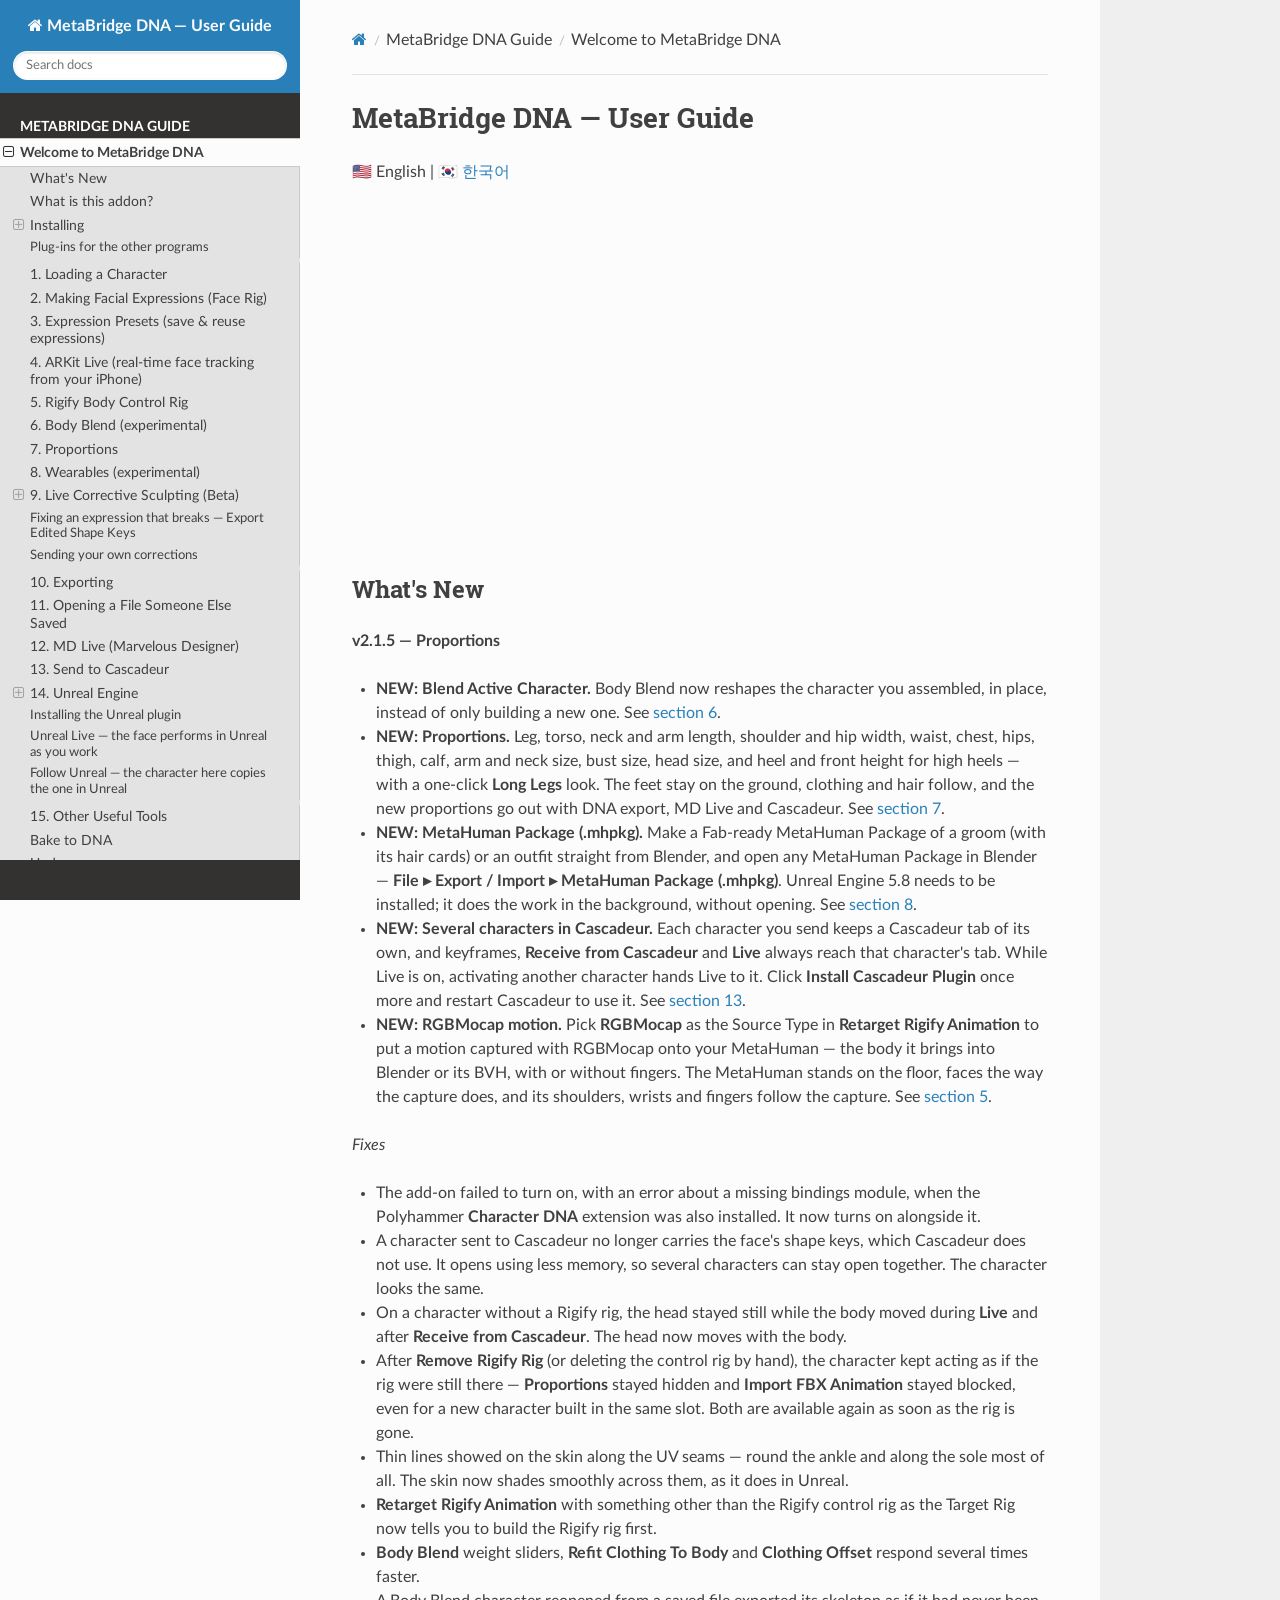
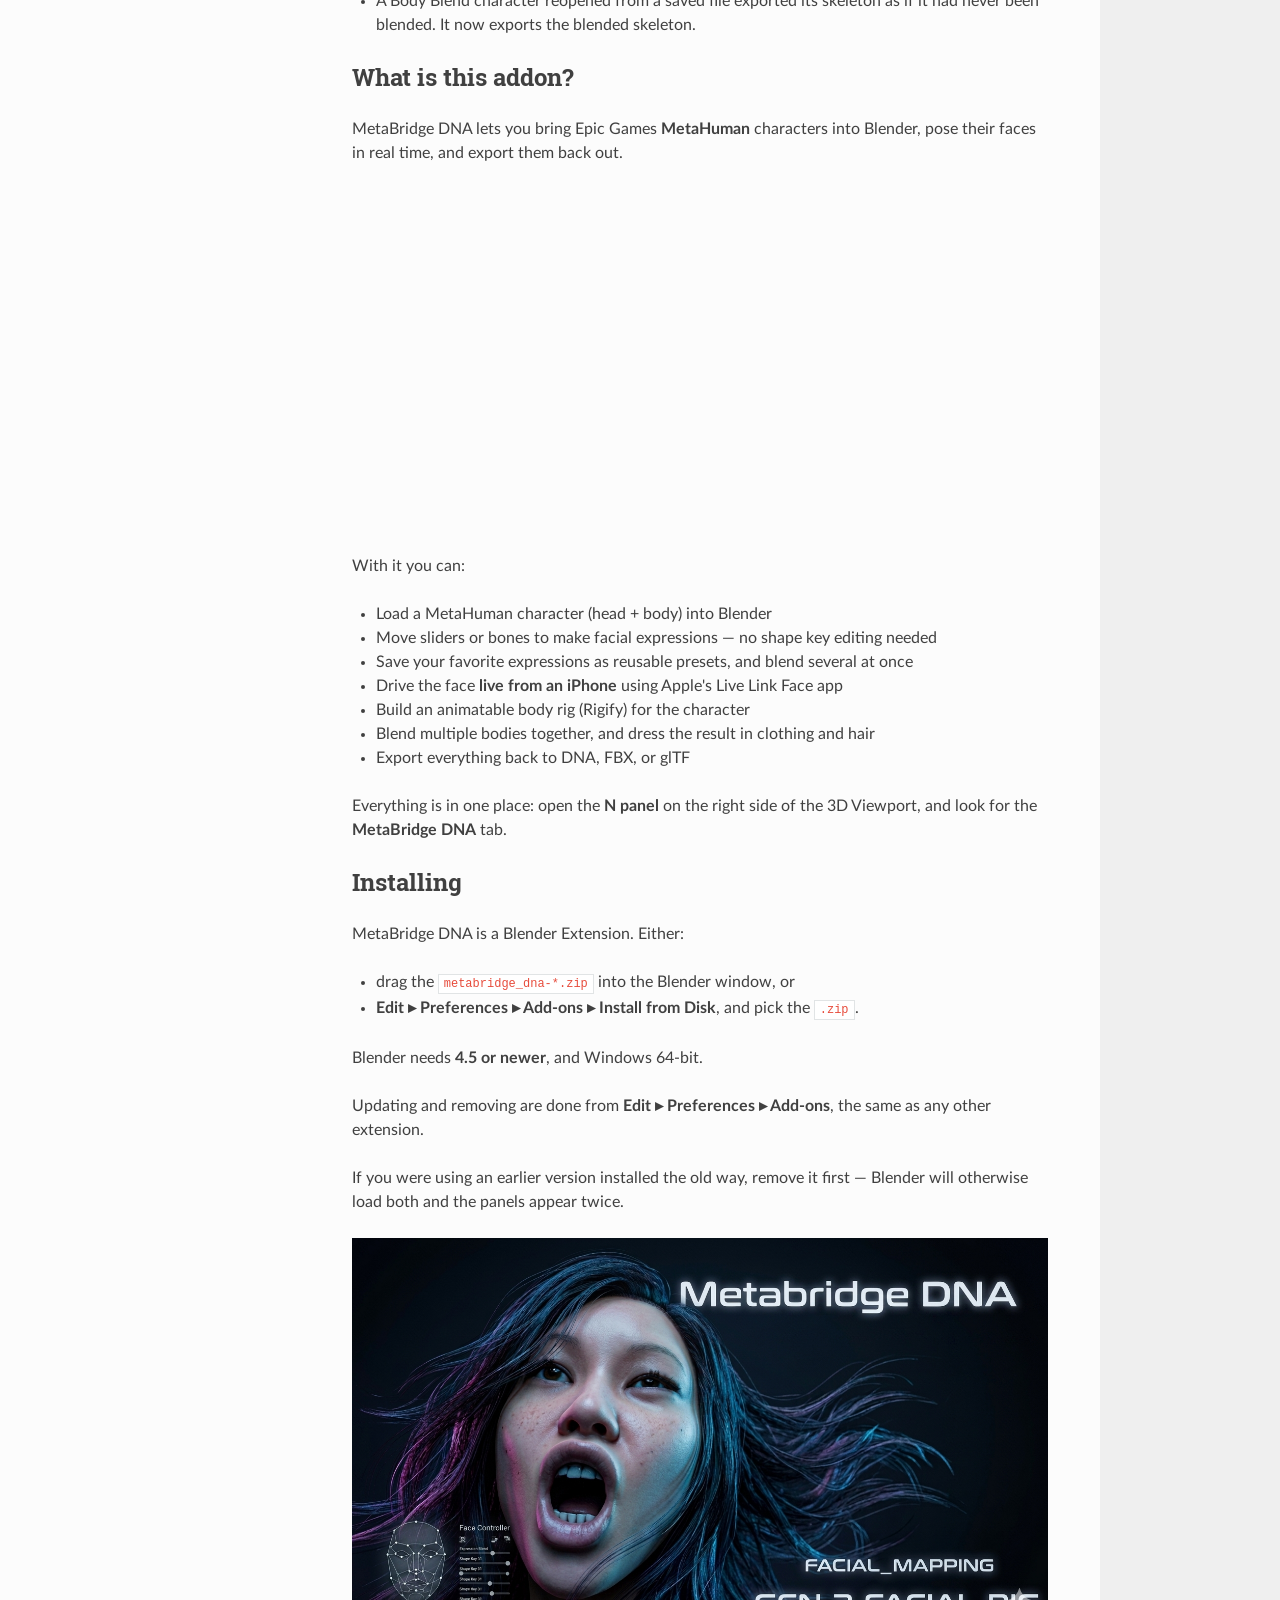
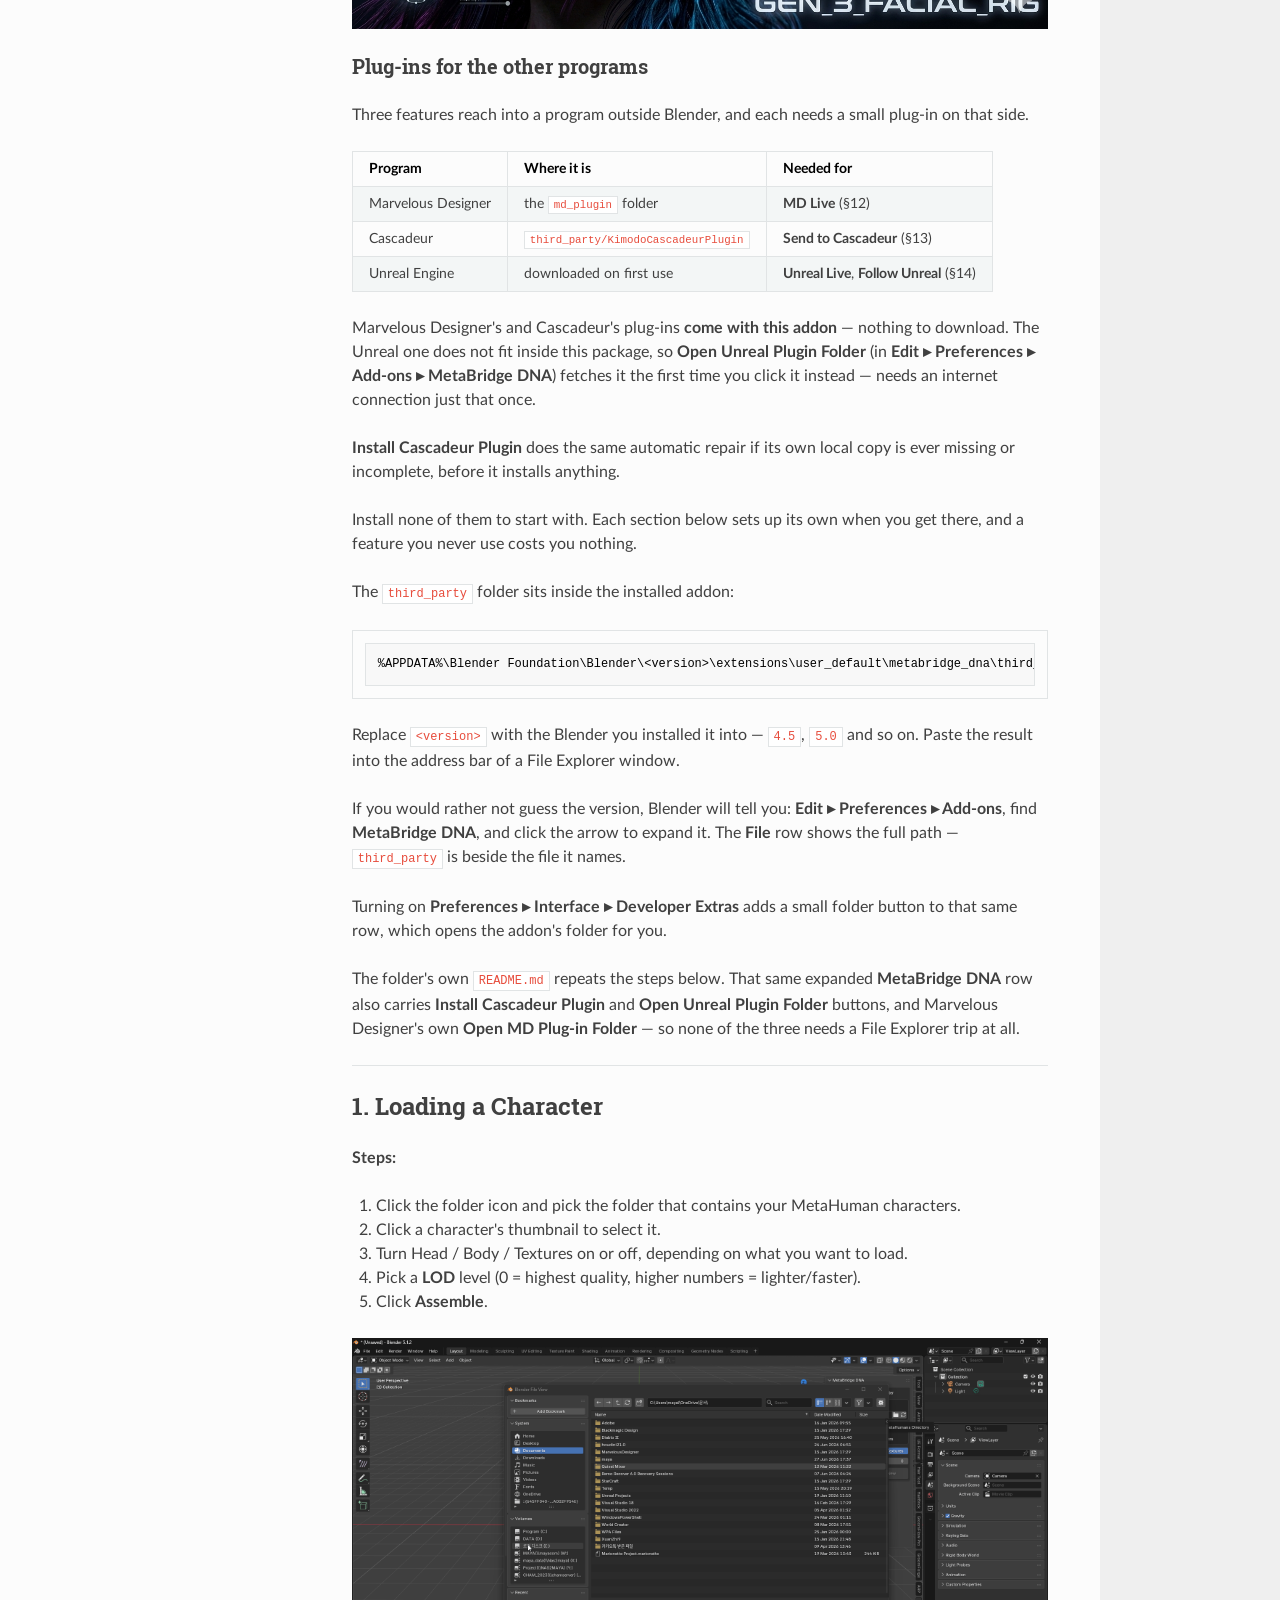
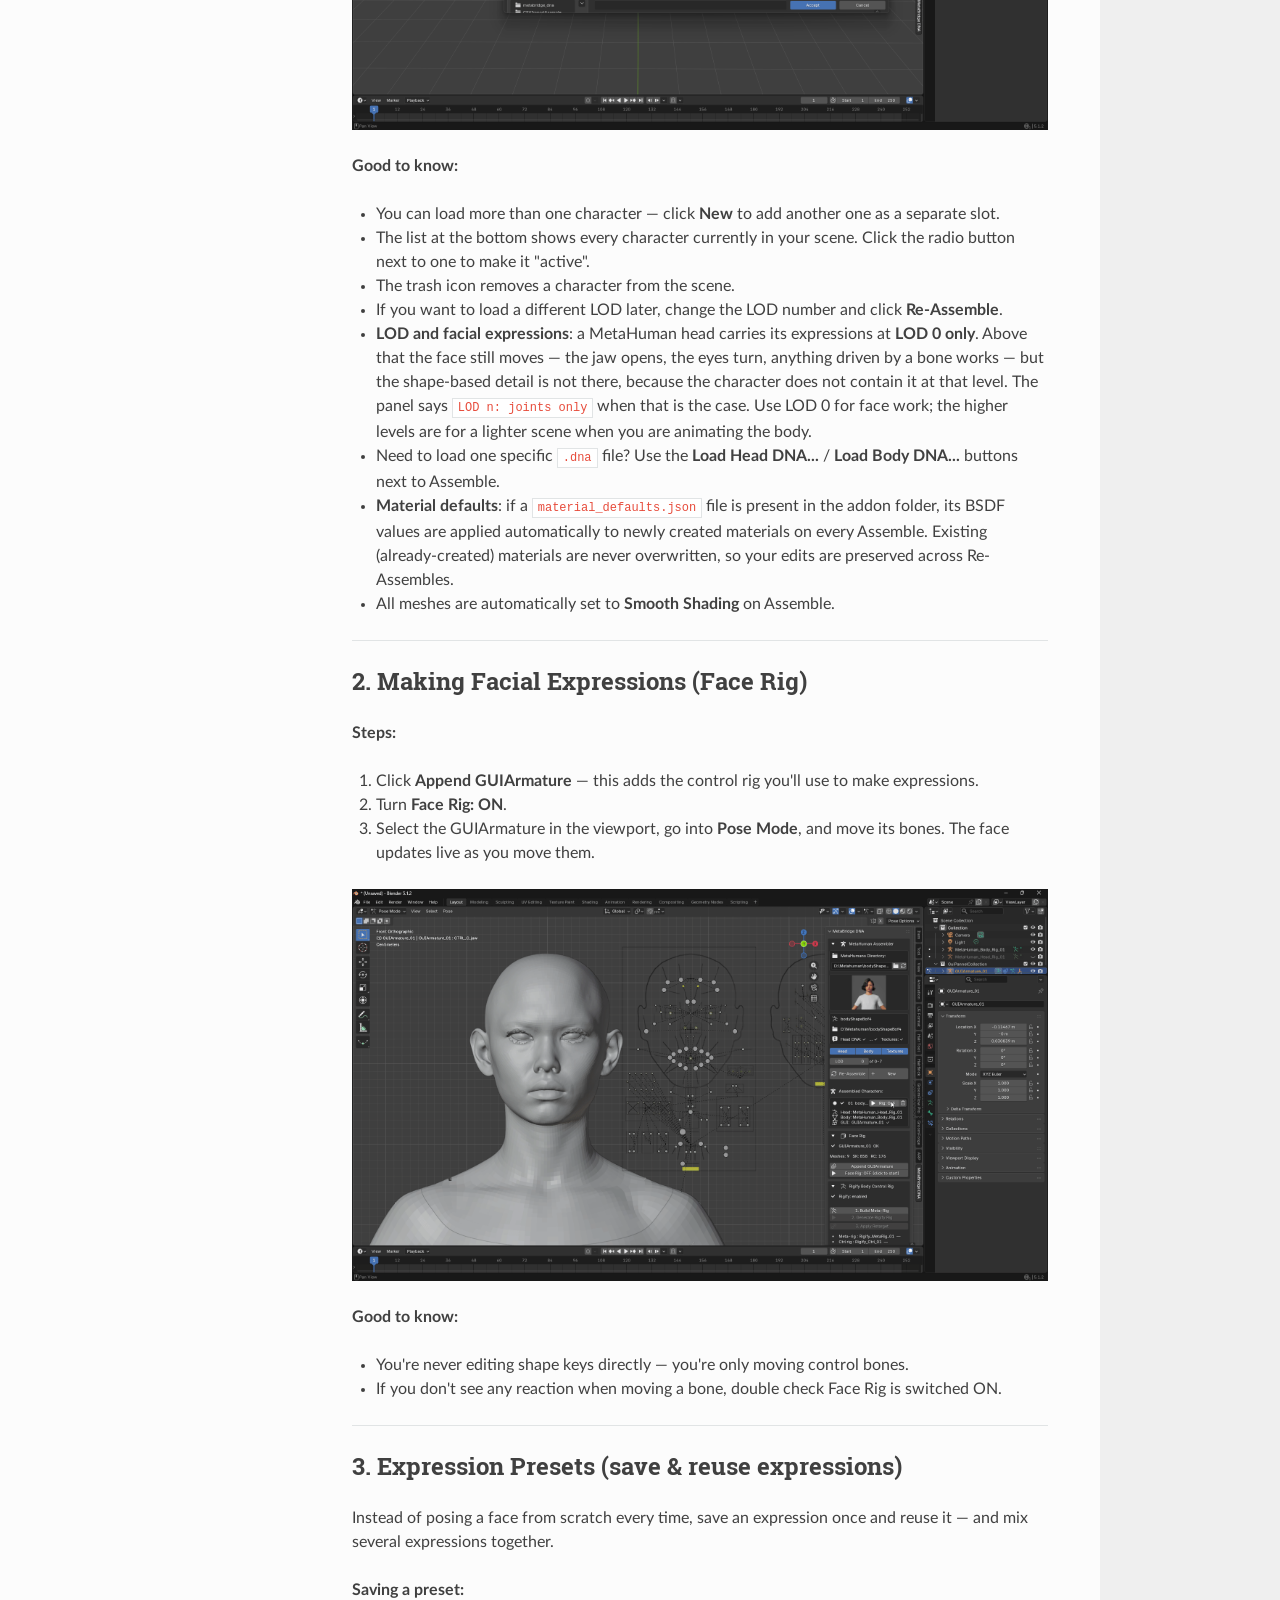
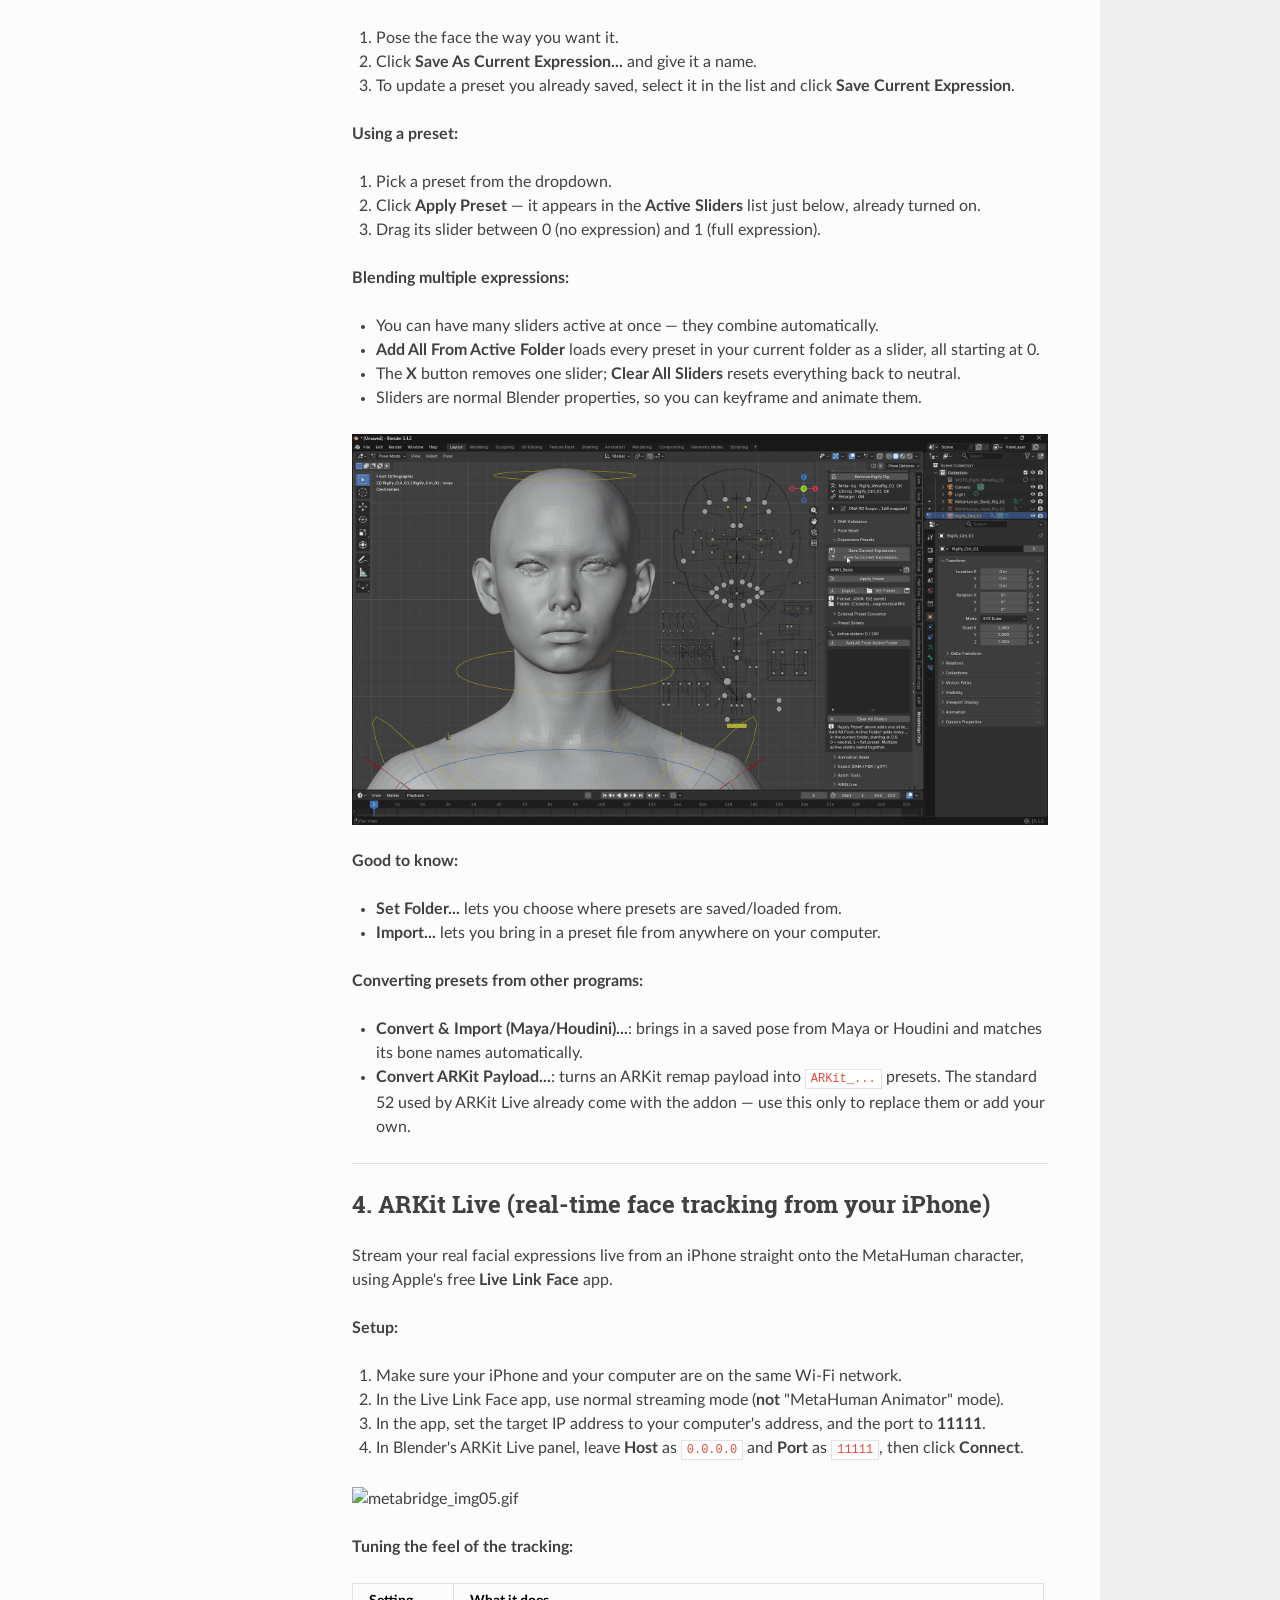
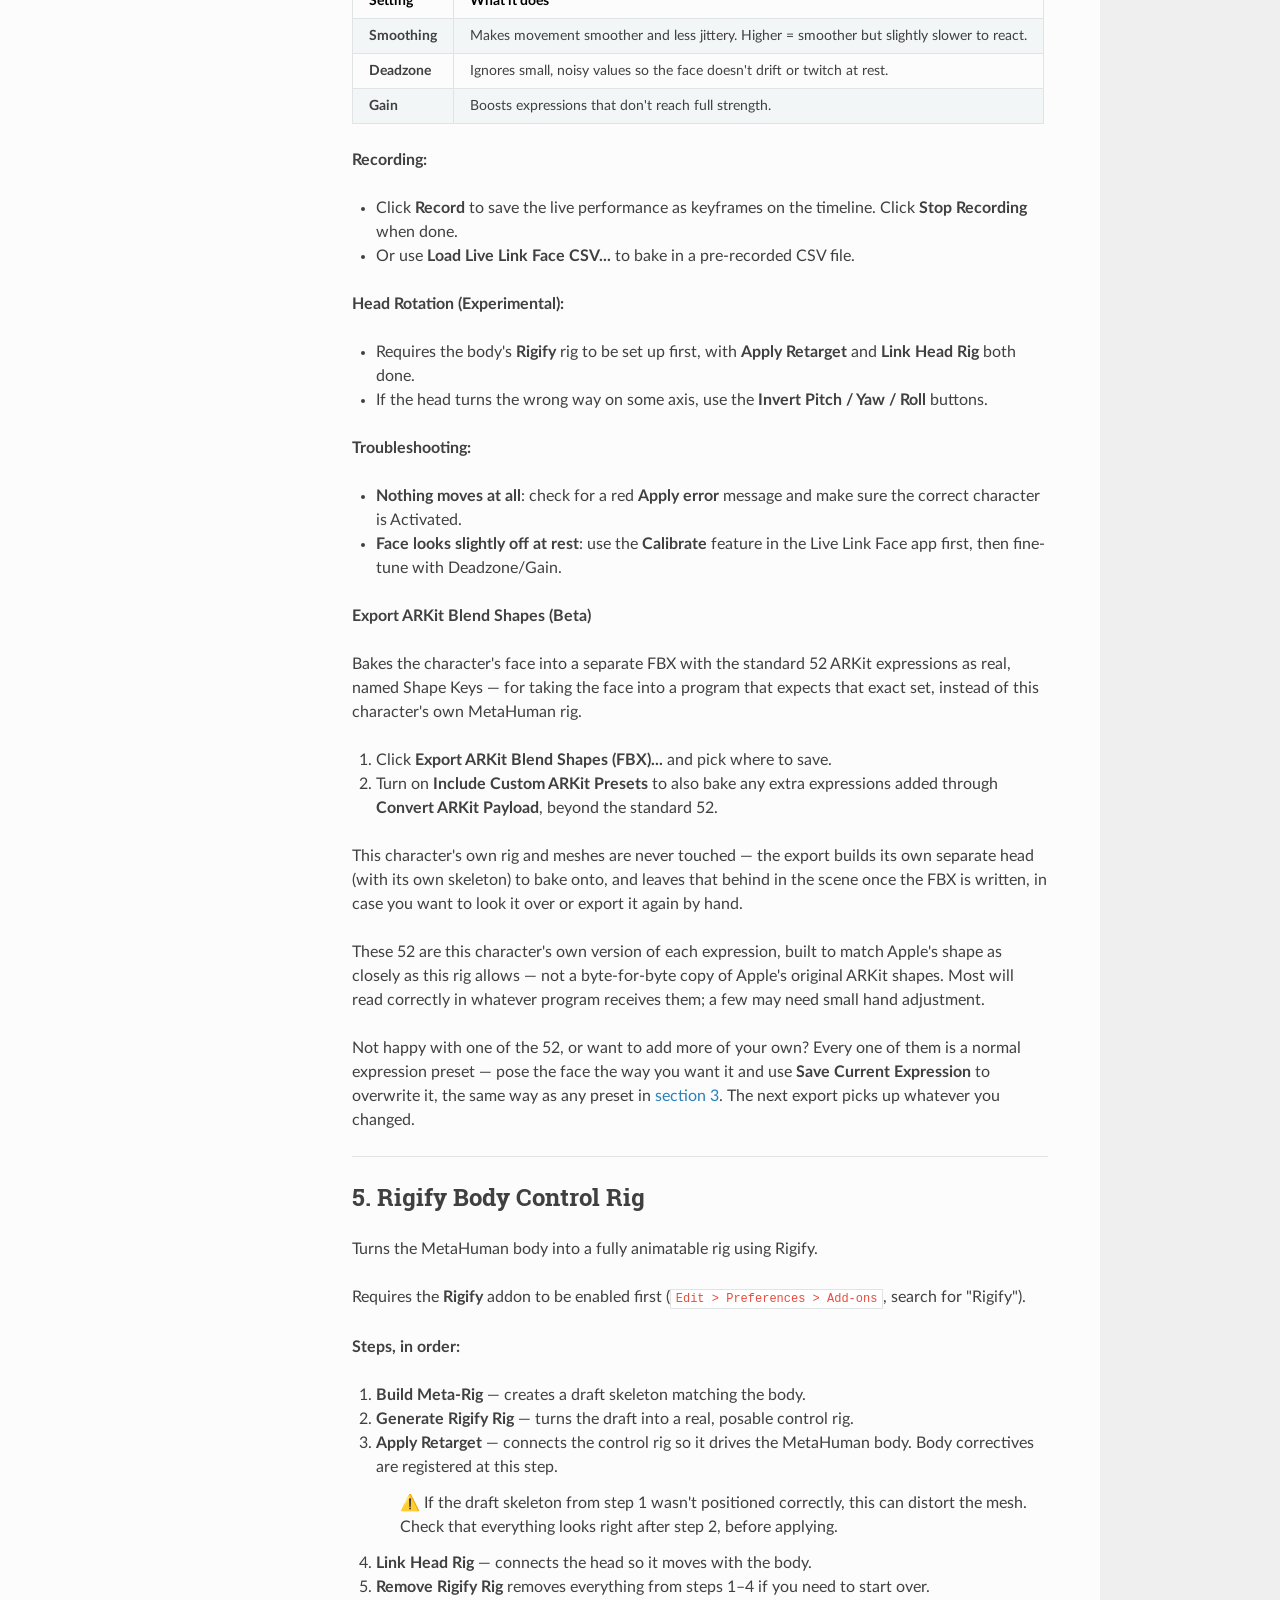
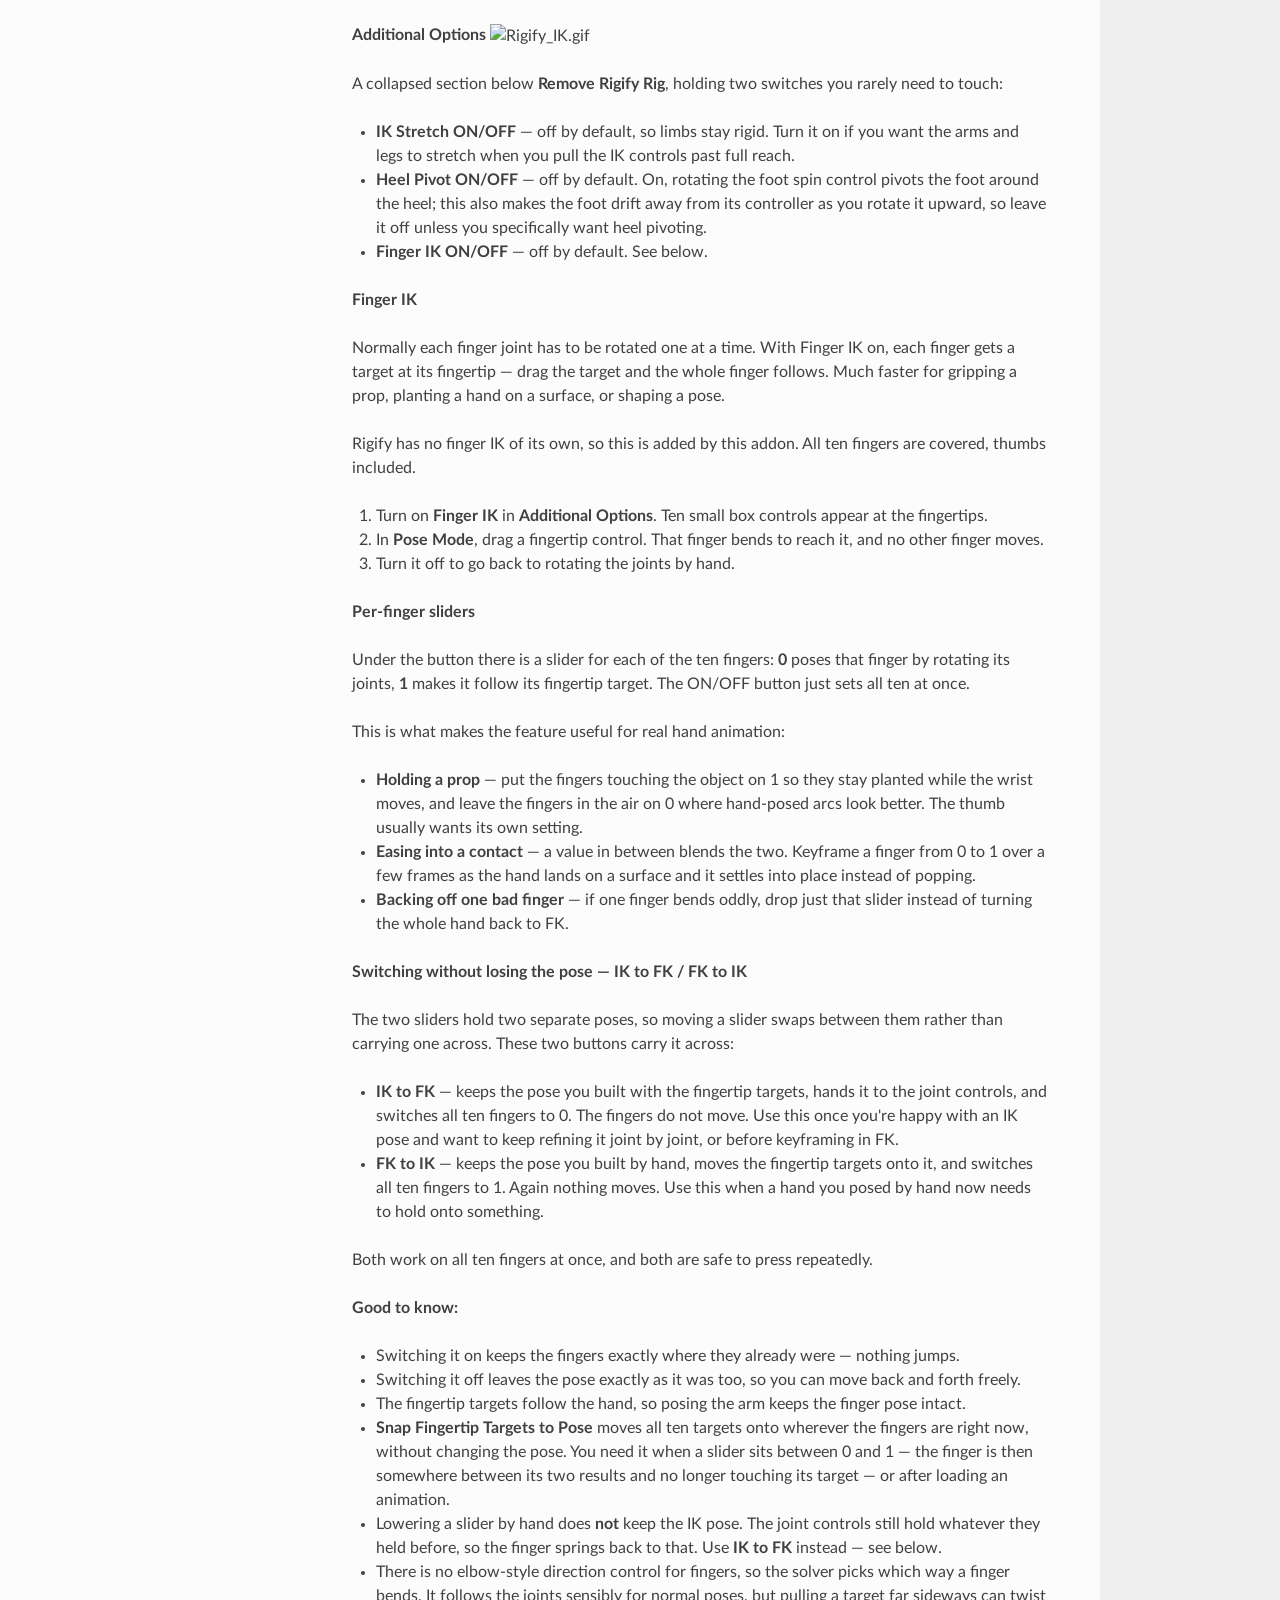
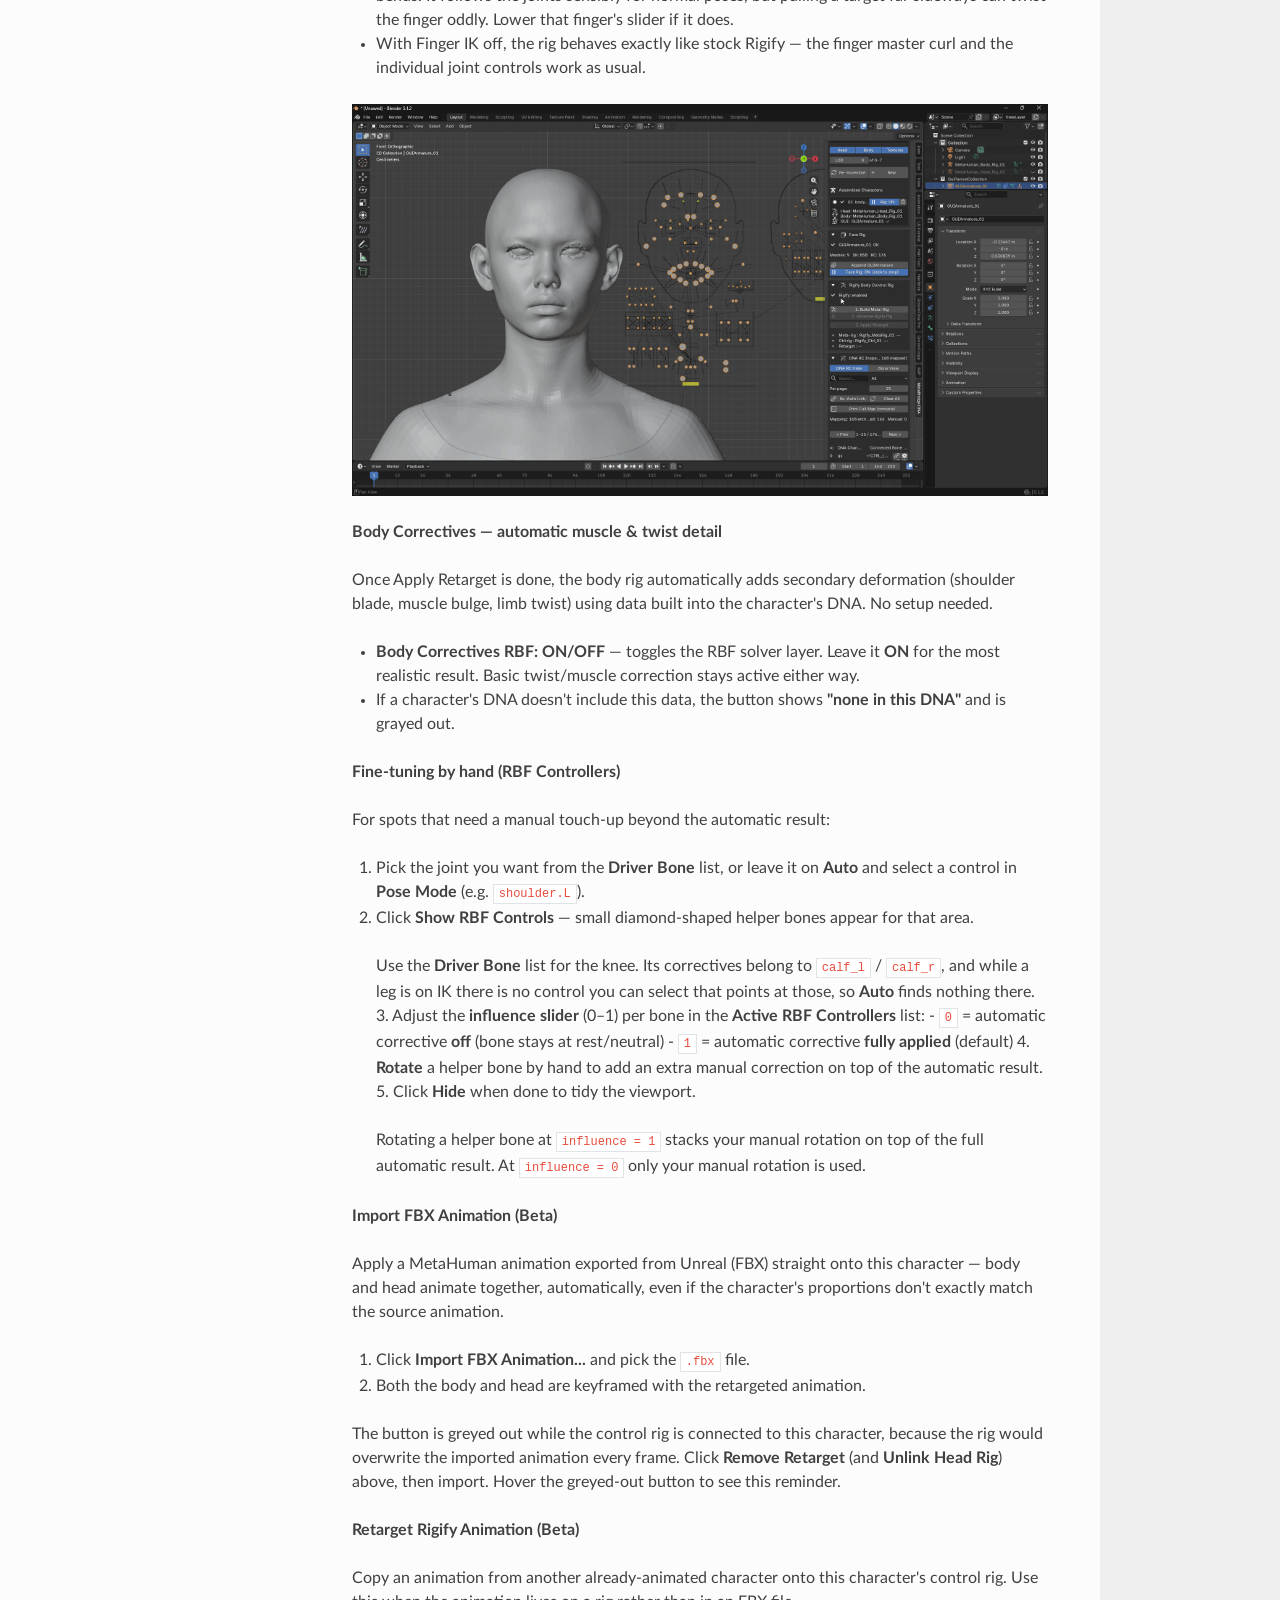
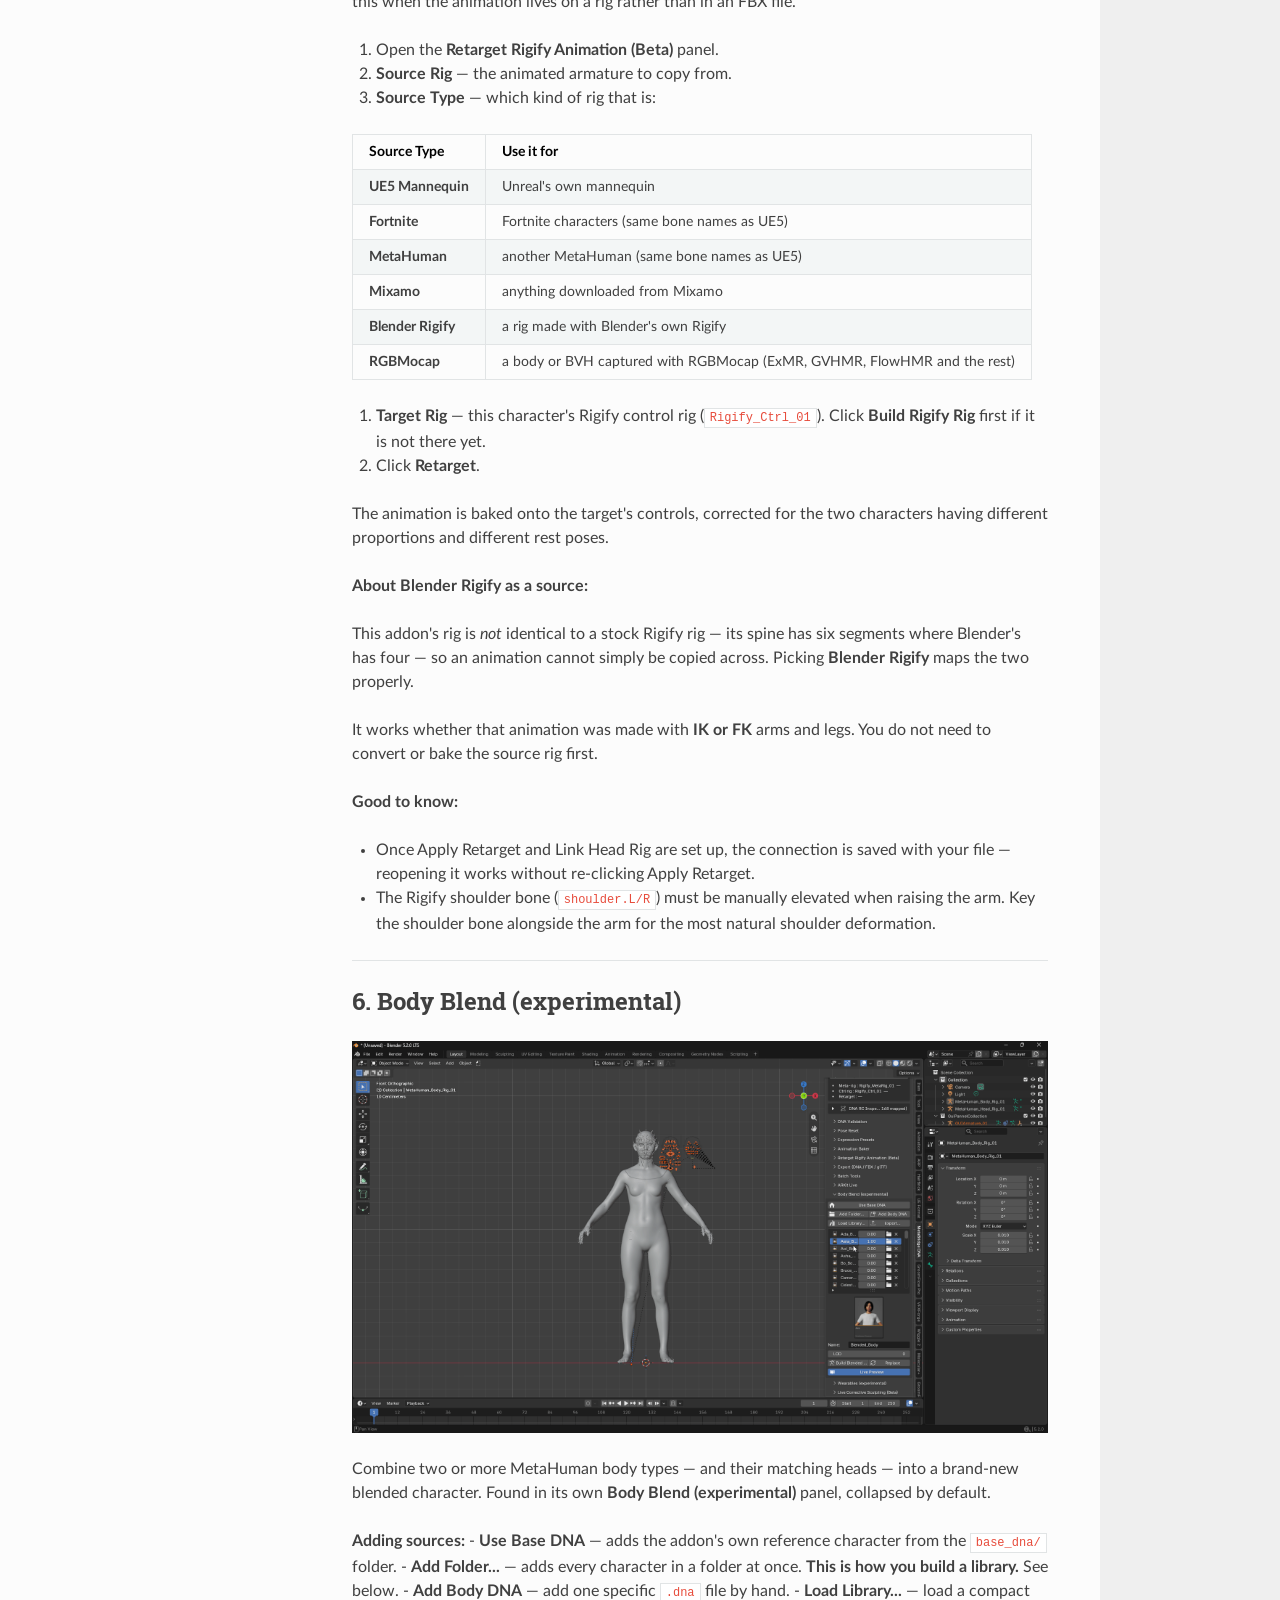
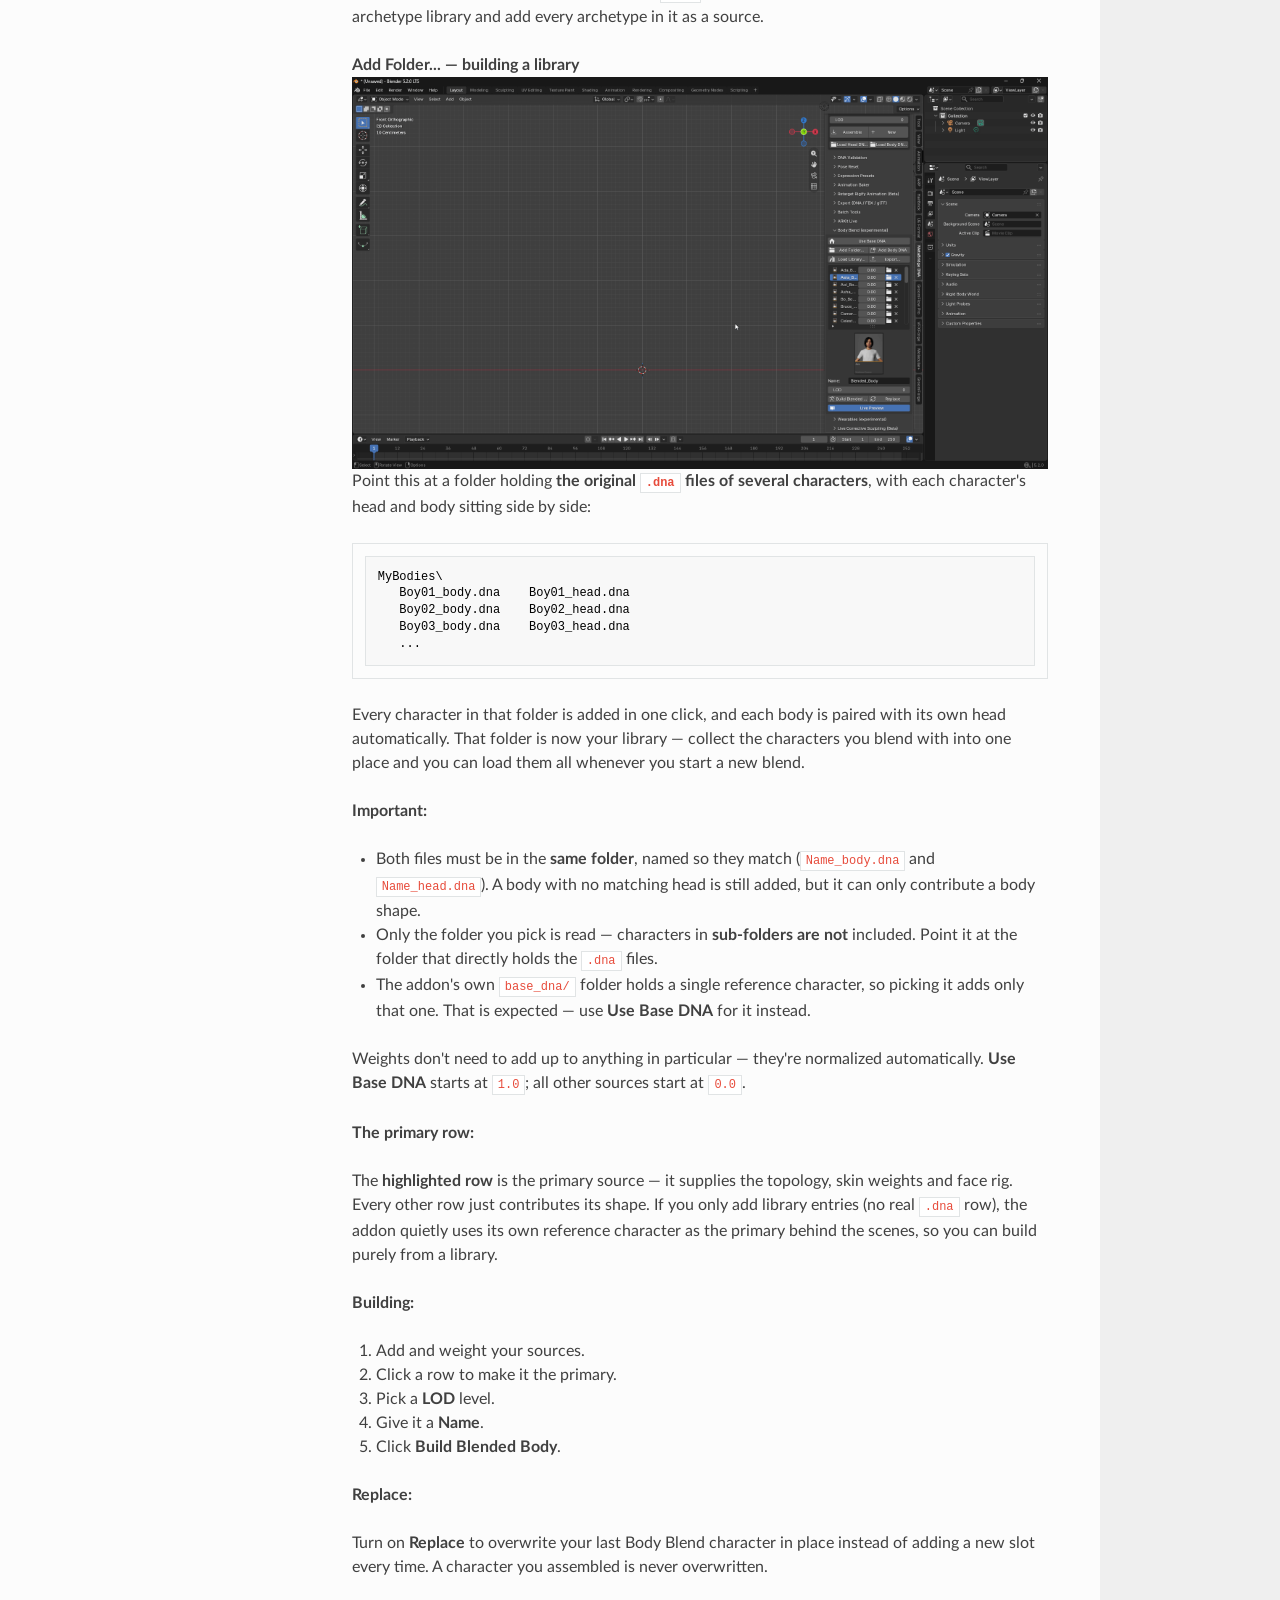
==== commit 541fbaa6: "Deployed 1583c2c with MkDocs version: 1.6.1" ====
--- a/index.html
+++ b/index.html
@@ -180,15 +180,24 @@
 </div>
 
 <h2 id="whats-new">What's New</h2>
-<p><strong>v2.1.4 — Proportions</strong></p>
-<ul>
-<li><strong>NEW: Proportions.</strong> Leg, torso, neck and arm length, shoulder and hip width, waist, chest, hips, thigh, calf, arm and neck size, head size, and heel and front height for high heels — with a one-click <strong>Long Legs</strong> look. The feet stay on the ground, clothing and hair follow, and the new proportions go out with DNA export, MD Live and Cascadeur. See <a href="#7-proportions">section 7</a>.</li>
+<p><strong>v2.1.5 — Proportions</strong></p>
+<ul>
+<li><strong>NEW: Blend Active Character.</strong> Body Blend now reshapes the character you assembled, in place, instead of only building a new one. See <a href="#6-body-blend-experimental">section 6</a>.</li>
+<li><strong>NEW: Proportions.</strong> Leg, torso, neck and arm length, shoulder and hip width, waist, chest, hips, thigh, calf, arm and neck size, bust size, head size, and heel and front height for high heels — with a one-click <strong>Long Legs</strong> look. The feet stay on the ground, clothing and hair follow, and the new proportions go out with DNA export, MD Live and Cascadeur. See <a href="#7-proportions">section 7</a>.</li>
+<li><strong>NEW: MetaHuman Package (.mhpkg).</strong> Make a Fab-ready MetaHuman Package of a groom (with its hair cards) or an outfit straight from Blender, and open any MetaHuman Package in Blender — <strong>File ▸ Export / Import ▸ MetaHuman Package (.mhpkg)</strong>. Unreal Engine 5.8 needs to be installed; it does the work in the background, without opening. See <a href="#8-wearables-experimental">section 8</a>.</li>
+<li><strong>NEW: Several characters in Cascadeur.</strong> Each character you send keeps a Cascadeur tab of its own, and keyframes, <strong>Receive from Cascadeur</strong> and <strong>Live</strong> always reach that character's tab. While Live is on, activating another character hands Live to it. Click <strong>Install Cascadeur Plugin</strong> once more and restart Cascadeur to use it. See <a href="#13-send-to-cascadeur">section 13</a>.</li>
+<li><strong>NEW: RGBMocap motion.</strong> Pick <strong>RGBMocap</strong> as the Source Type in <strong>Retarget Rigify Animation</strong> to put a motion captured with RGBMocap onto your MetaHuman — the body it brings into Blender or its BVH, with or without fingers. The MetaHuman stands on the floor, faces the way the capture does, and its shoulders, wrists and fingers follow the capture. See <a href="#5-rigify-body-control-rig">section 5</a>.</li>
 </ul>
 <p><em>Fixes</em></p>
 <ul>
+<li>The add-on failed to turn on, with an error about a missing bindings module, when the Polyhammer <strong>Character DNA</strong> extension was also installed. It now turns on alongside it.</li>
+<li>A character sent to Cascadeur no longer carries the face's shape keys, which Cascadeur does not use. It opens using less memory, so several characters can stay open together. The character looks the same.</li>
+<li>On a character without a Rigify rig, the head stayed still while the body moved during <strong>Live</strong> and after <strong>Receive from Cascadeur</strong>. The head now moves with the body.</li>
 <li>After <strong>Remove Rigify Rig</strong> (or deleting the control rig by hand), the character kept acting as if the rig were still there — <strong>Proportions</strong> stayed hidden and <strong>Import FBX Animation</strong> stayed blocked, even for a new character built in the same slot. Both are available again as soon as the rig is gone.</li>
 <li>Thin lines showed on the skin along the UV seams — round the ankle and along the sole most of all. The skin now shades smoothly across them, as it does in Unreal.</li>
+<li><strong>Retarget Rigify Animation</strong> with something other than the Rigify control rig as the Target Rig now tells you to build the Rigify rig first.</li>
 <li><strong>Body Blend</strong> weight sliders, <strong>Refit Clothing To Body</strong> and <strong>Clothing Offset</strong> respond several times faster.</li>
+<li>A Body Blend character reopened from a saved file exported its skeleton as if it had never been blended. It now exports the blended skeleton.</li>
 </ul>
 <h2 id="what-is-this-addon">What is this addon?</h2>
 <p>MetaBridge DNA lets you bring Epic Games <strong>MetaHuman</strong> characters into Blender, pose their faces in real time, and export them back out.</p>
@@ -229,17 +238,17 @@
 <tr>
 <td>Marvelous Designer</td>
 <td>the <code>md_plugin</code> folder</td>
-<td><strong>MD Live</strong> (§11)</td>
+<td><strong>MD Live</strong> (§12)</td>
 </tr>
 <tr>
 <td>Cascadeur</td>
 <td><code>third_party/KimodoCascadeurPlugin</code></td>
-<td><strong>Send to Cascadeur</strong> (§12)</td>
+<td><strong>Send to Cascadeur</strong> (§13)</td>
 </tr>
 <tr>
 <td>Unreal Engine</td>
 <td>downloaded on first use</td>
-<td><strong>Unreal Live</strong>, <strong>Follow Unreal</strong> (§13)</td>
+<td><strong>Unreal Live</strong>, <strong>Follow Unreal</strong> (§14)</td>
 </tr>
 </tbody>
 </table>
@@ -500,10 +509,14 @@
 <td><strong>Blender Rigify</strong></td>
 <td>a rig made with Blender's own Rigify</td>
 </tr>
+<tr>
+<td><strong>RGBMocap</strong></td>
+<td>a body or BVH captured with RGBMocap (ExMR, GVHMR, FlowHMR and the rest)</td>
+</tr>
 </tbody>
 </table>
 <ol>
-<li><strong>Target Rig</strong> — this character's Rigify control rig.</li>
+<li><strong>Target Rig</strong> — this character's Rigify control rig (<code>Rigify_Ctrl_01</code>). Click <strong>Build Rigify Rig</strong> first if it is not there yet.</li>
 <li>Click <strong>Retarget</strong>.</li>
 </ol>
 <p>The animation is baked onto the target's controls, corrected for the two characters having different proportions and different rest poses.</p>
@@ -552,7 +565,20 @@
 <li>Click <strong>Build Blended Body</strong>.</li>
 </ol>
 <p><strong>Replace:</strong></p>
-<p>Turn on <strong>Replace</strong> to overwrite your last Body Blend character in place instead of adding a new slot every time.</p>
+<p>Turn on <strong>Replace</strong> to overwrite your last Body Blend character in place instead of adding a new slot every time. A character you assembled is never overwritten.</p>
+<p><strong>Blending the character you assembled:</strong></p>
+<ol>
+<li>Make the assembled character active and click <strong>Blend Active Character</strong>. Its own body and head become the first row.</li>
+<li>
+<p>Add sources and move their weights. The character itself changes — no new character is made.</p>
+</li>
+<li>
+<p>Clothing, hair and <strong>Proportions</strong> follow, and the exported DNA carries the result.</p>
+</li>
+<li>Setting every other weight back to 0 gives back the character as it was assembled.</li>
+<li>The blend replaces the Basis shape, so sculpting done directly on it is replaced too. Corrections made with <strong>Live Corrective Sculpting</strong> stay.</li>
+<li>After working on another character, click <strong>Blend Active Character</strong> again to go back to blending this one.</li>
+</ol>
 <p><strong>Live Preview:</strong></p>
 <p>After a Build, dragging any weight slider re-blends and updates the character already on screen. Turn Live Preview off if it slows things down.</p>
 <p><strong>Good to know:</strong></p>
@@ -612,7 +638,7 @@
 </tr>
 <tr>
 <td><strong>Size</strong></td>
-<td>Waist, Chest, Hips, Thigh, Calf, Upper Arm, Forearm, Neck Thickness</td>
+<td>Waist, Chest, Hips, Thigh, Calf, Upper Arm, Forearm, Neck Thickness, Bust</td>
 </tr>
 <tr>
 <td><strong>Head</strong></td>
@@ -636,6 +662,7 @@
 <li>The feet stay on the ground; the whole body rises by however much the legs grew.</li>
 <li>Legs and arms get longer without getting thicker, and knees, hips and shoulders still bend smoothly.</li>
 <li><strong>Size</strong> sliders change only the flesh. The character bends at exactly the same places, and the waist narrows most at its narrowest point.</li>
+<li><strong>Bust</strong> makes the bust larger or smaller, on any body type, the way MetaHuman bodies differ from one another — it stays within the range of real MetaHuman bodies, so it never turns cartoonish. It works on the LOD 0 body; the panel says so on any other.</li>
 <li><strong>Heels</strong> lift the heel to <strong>Heel Height</strong> and keep the toes flat on a sole of <strong>Front Height</strong>; the body rises with them. The heels go to Unreal with the exported DNA, and the arched feet follow the animation.</li>
 <li>The head stays joined to the neck with no gap. Facial expressions grow and shrink with <strong>Head Size</strong>.</li>
 <li>Clothing and hair already on the character follow — clothing gets longer, wider and thicker with the body under it, and so does clothing put on after the proportions were changed.</li>
@@ -681,6 +708,14 @@
 <li><strong>Bind Hair To Head</strong> — for hair that came from somewhere else: a groom already in your scene, a beard that came with the character, or anything imported outside this addon. Select it and click. It then follows the head exactly like hair imported here, Body Blend included. Hair already attached is simply re-attached to where the head is now.</li>
 <li>If hair sits still while the character's shape changes, the reason is written to the console — usually that it was never bound. Select it and use <strong>Bind Hair To Head</strong>.</li>
 </ul>
+<p><strong>MetaHuman Package (Fab):</strong></p>
+<p>A MetaHuman Package (<code>.mhpkg</code>) is the file Fab takes for MetaHuman grooms and outfits. Both buttons are at the bottom of this panel, and in <strong>File ▸ Import</strong> and <strong>File ▸ Export</strong> as <strong>MetaHuman Package (.mhpkg)</strong>. Unreal Engine 5.8 has to be installed; it runs in the background and nothing opens. The first time, set its folder in the options on the left of the file browser (it offers <code>C:\Program Files\Epic Games\UE_5.8</code>).</p>
+<ul>
+<li><strong>Export...</strong> — make the hair active and click. Select its card meshes too (named <code>..._LOD0</code>, <code>..._LOD1</code>, …) and they go in as the hair cards, the last one also as the helmet mesh. <strong>Card Textures</strong> takes the folder with the <code>_TS0</code>–<code>_TS3</code> textures. To package a garment instead, make the garment active. The package is verified with MetaHuman Manager's own checks and is ready to upload; any verification warnings are listed when it finishes.</li>
+<li><strong>Groom Slot</strong> — Hair, Eyebrows, Beard, Mustache, Eyelashes or Peachfuzz.</li>
+<li><strong>Import...</strong> — opens a package onto the active character: the hair bound to the head, the hair cards (LOD0 shown, the others hidden), or the garment on the body. The hair is exactly the hair Unreal has. Exporting it again keeps its cards and card textures.</li>
+<li>The hair goes out as you see it in Blender, including any change of head shape.</li>
+</ul>
 <p><strong>Good to know:</strong></p>
 <ul>
 <li>Clothing FBX placement depends on the file sharing bone names with a MetaHuman skeleton.</li>
@@ -842,6 +877,7 @@
 <li>In Blender: open <strong>Send to Cascadeur</strong> in the sidebar and click <strong>Send Character</strong>.</li>
 </ol>
 <p>The character opens in a new Cascadeur tab with its rig, its meshes and whatever animation is on it. Head and body arrive as one character, so the face stays on the body when you move it.</p>
+<p><strong>Several characters</strong> — activate each character and send it the same way. Each one gets a Cascadeur tab of its own, and the others stay open. Sending the same character again replaces only its own tab.</p>
 <p><strong>Include Head</strong> is on by default. Turn it off to send the body alone.</p>
 <p><strong>Face Bones</strong> is off by default, and should stay off. On, the face's 843 joints go too. Off, the face rides the head joint and only the body skeleton is sent — a quarter of the character, and all Cascadeur needs to animate a body. Turn it on only if you want to pose the face there.</p>
 <p><strong>Include Animation</strong> is on by default. Turn it off to send the character standing in its rest pose.</p>
@@ -854,6 +890,8 @@
 <p><strong>Good to know</strong></p>
 <ul>
 <li>The character on screen is the one that goes — whichever slot is active.</li>
+<li><strong>Send Frame Range</strong>, <strong>Receive from Cascadeur</strong> and <strong>Live</strong> work on the active character's own tab, whichever tab is in front in Cascadeur.</li>
+<li>After updating this add-on, click <strong>Install Cascadeur Plugin</strong> again and restart Cascadeur. Until then everything works as before, with one character at a time.</li>
 <li><strong>Cascadeur Status</strong> tells you whether Cascadeur is listening.</li>
 <li>Only change <strong>Port</strong> if Receive Poses was started on a different one.</li>
 </ul>
@@ -882,6 +920,7 @@
 <p><strong>Mapped Bones</strong> mirrors the set Send and Receive already agree about, and is the one with a track record. <strong>Whole Skeleton</strong> mirrors every bone the two characters share by name — only correct when the Cascadeur character came from this rig.</p>
 <p>If this body is built with a Rigify rig, <strong>Onto Rigify Controls</strong> appears and is on by default. Poses coming in from Cascadeur land on the control rig instead of the deform bones, so the character stays fully posable while mirroring runs.</p>
 <p>Send the character over once before turning Live on, and once more after restarting Cascadeur — the same rule as everywhere else on this panel.</p>
+<p><strong>Live with several characters</strong> — Live follows the active character. Activate another character and Live moves to it: its tab comes to the front in Cascadeur and the previous character stops following. One character is mirrored at a time. A character that has not been sent yet starts following as soon as you send it.</p>
 <hr />
 <h2 id="14-unreal-engine">14. Unreal Engine</h2>
 <p><img alt="unreal_plugin_panel.jpg" src="assets/unreal_plugin_panel.jpg" /></p>
@@ -1180,9 +1219,9 @@
   base_dna/ folder as a source - this is meant to always be your PRIMARY row,
   since library entries can never supply RigLogic/correctives data on their
   own</li>
-<li><strong>Add Folder...</strong> — Scan a folder for <em>_Body.dna files (Epic's own body-
+<li><strong>Add Folder...</strong> — Scan a folder for *_Body.dna files (Epic's own body-
   archetype naming) and add every one found as a blend source, auto-matching
-  each with its </em>_Head.dna. Remembers the folder for next time</li>
+  each with its *_Head.dna. Remembers the folder for next time</li>
 <li><strong>Add Body DNA</strong> — Add a body.dna file as a blend source</li>
 <li><strong>Load Library...</strong> — Load a compact .json archetype library (see Export
   Archetype Library) and add every archetype in it as a blend source. These
@@ -1203,6 +1242,9 @@
   replace yet, e.g. the first Build this session)</li>
 <li><strong>Live Preview</strong> — After a Build, dragging a weight slider re-blends and
   updates the built character live instead of requiring another Build click</li>
+<li><strong>Blend Active Character</strong> — Blend the active character itself instead of
+  building a new one: its own body and head become the first row, and moving
+  the weights reshapes it in place - clothing, hair and proportions follow</li>
 </ul>
 <h3 id="proportions">Proportions</h3>
 <ul>
@@ -1220,6 +1262,7 @@
 <li><strong>Upper Arm</strong> — Thickness of the upper arms</li>
 <li><strong>Forearm</strong> — Thickness of the forearms</li>
 <li><strong>Neck Thickness</strong> — Thickness of the neck</li>
+<li><strong>Bust</strong> — Size of the bust, within the range of MetaHuman bodies</li>
 <li><strong>Head Size</strong> — Size of the whole head, face included</li>
 <li><strong>Heel Height</strong> — Height of the heel above the floor, in cm</li>
 <li><strong>Front Height</strong> — Thickness of the sole under the ball of the foot, in cm</li>
@@ -1272,6 +1315,9 @@
   already bound is simply re-bound to where the head is now</li>
 <li><strong>Align Active Mesh to DNA Head</strong> — Move the selected mesh's points onto the
   character's own head shape, so a head made elsewhere matches this character</li>
+<li><strong>MetaHuman Package Import... / Export...</strong> — Open a <code>.mhpkg</code> onto the active
+  character, or make one from the active hair (and selected card meshes) or
+  garment. Also in File ▸ Import / Export. Needs Unreal Engine 5.8 installed</li>
 <li><strong>Retarget Hair to Selected Mesh</strong> — Re-attach the selected hair to the mesh
   you pick, so it follows this character's head instead of the one it came
   with</li>
@@ -1396,7 +1442,8 @@
   range instead.</li>
 <li><strong>Receive from Cascadeur</strong> — Bring the work back.</li>
 <li><strong>Live: Mirror This Rig / Stop Mirroring</strong> — Keep Blender and Cascadeur in
-  sync while you work, in either or both directions.</li>
+  sync while you work, in either or both directions. Follows the active
+  character, in that character's own Cascadeur tab.</li>
 <li><strong>Live direction</strong> — Blender to Cascadeur, Cascadeur to Blender, or Both
   Ways, where whichever side you are posing drives the other.</li>
 <li><strong>Bones</strong> — Mapped Bones (the set Send and Receive already agree about) or
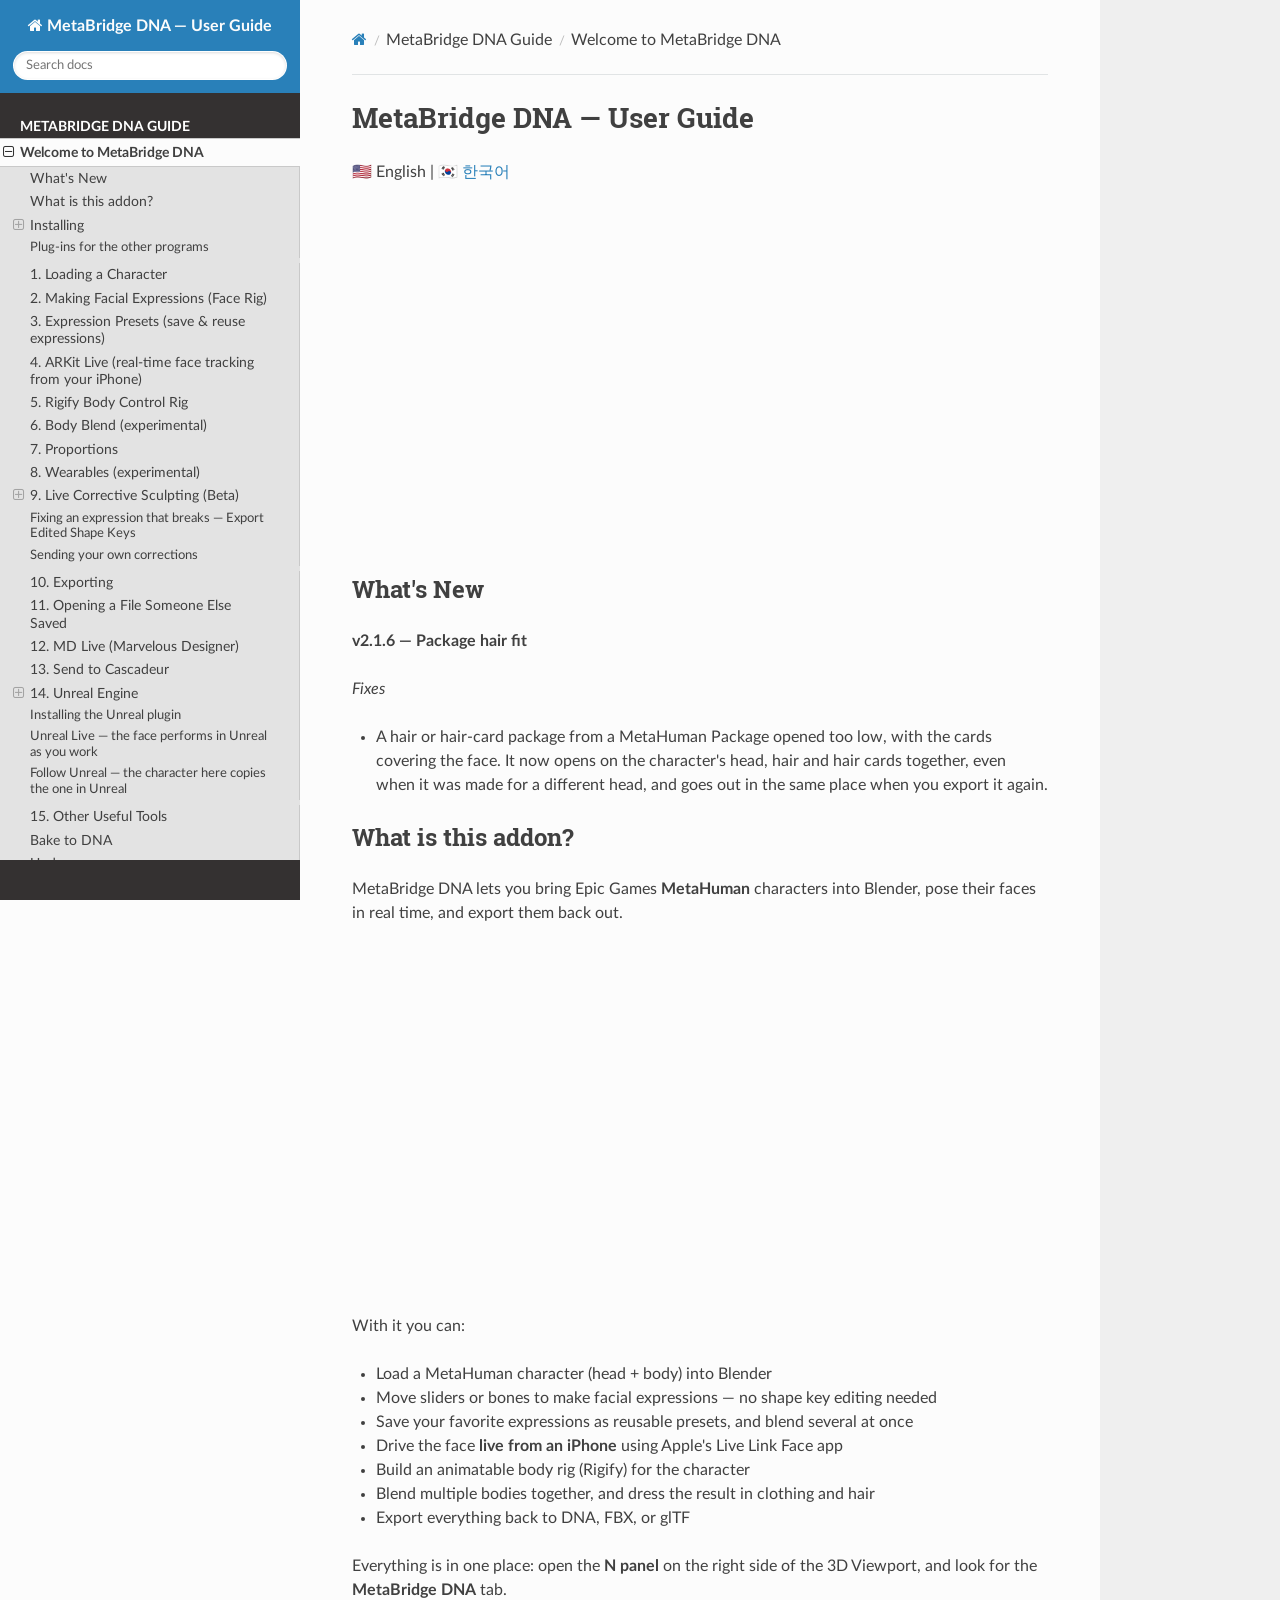
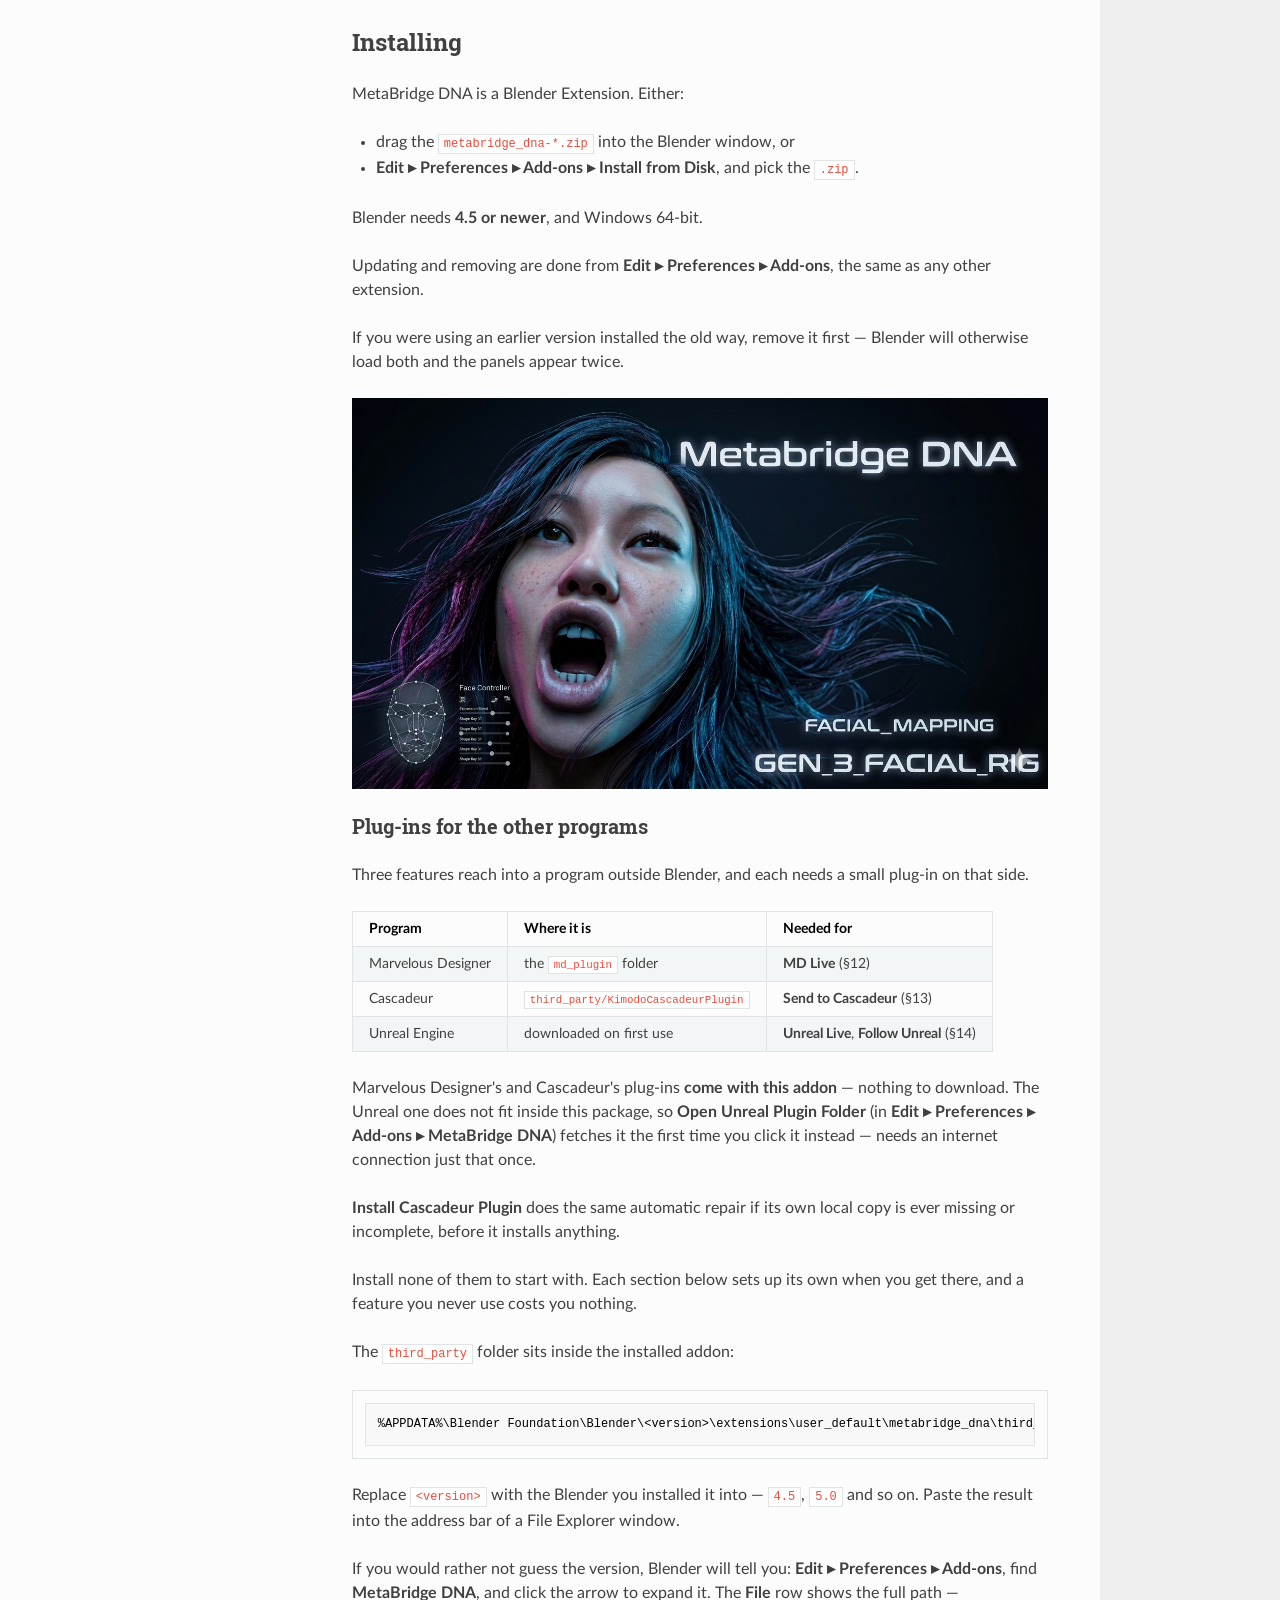
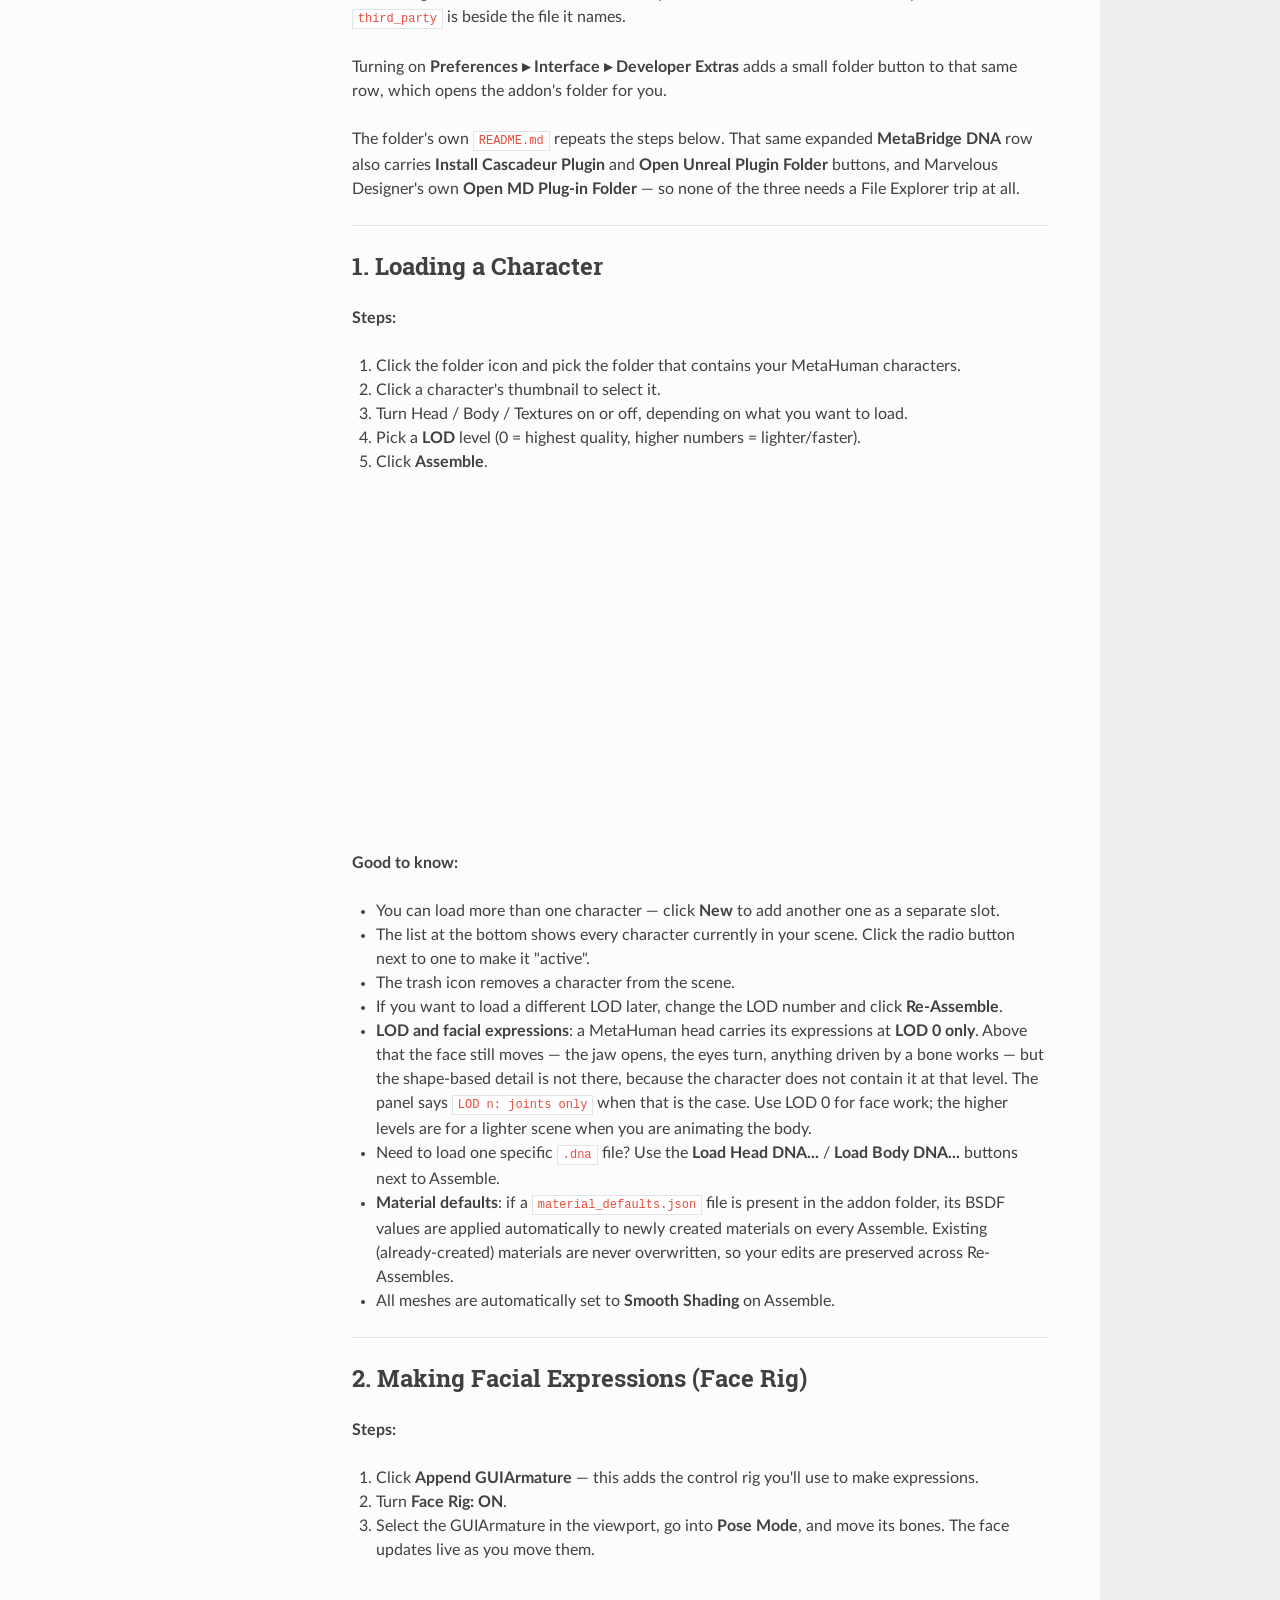
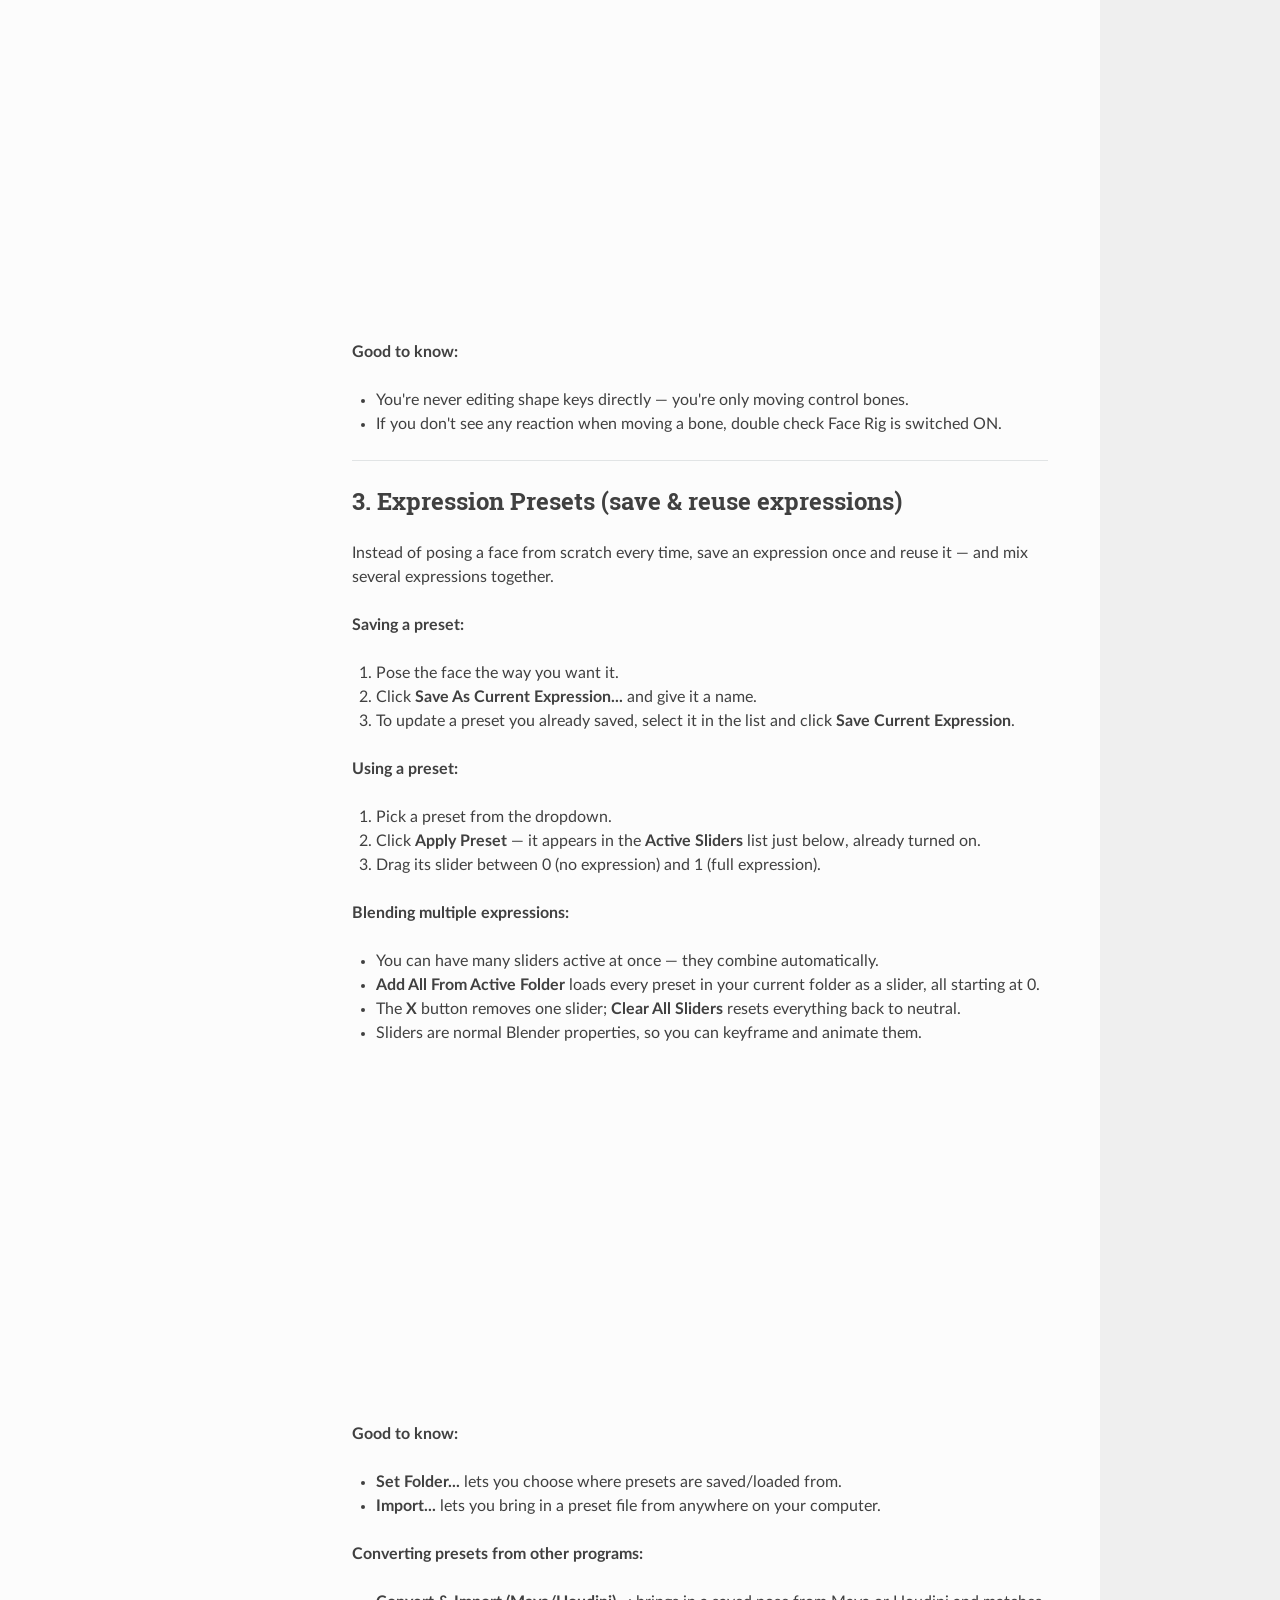
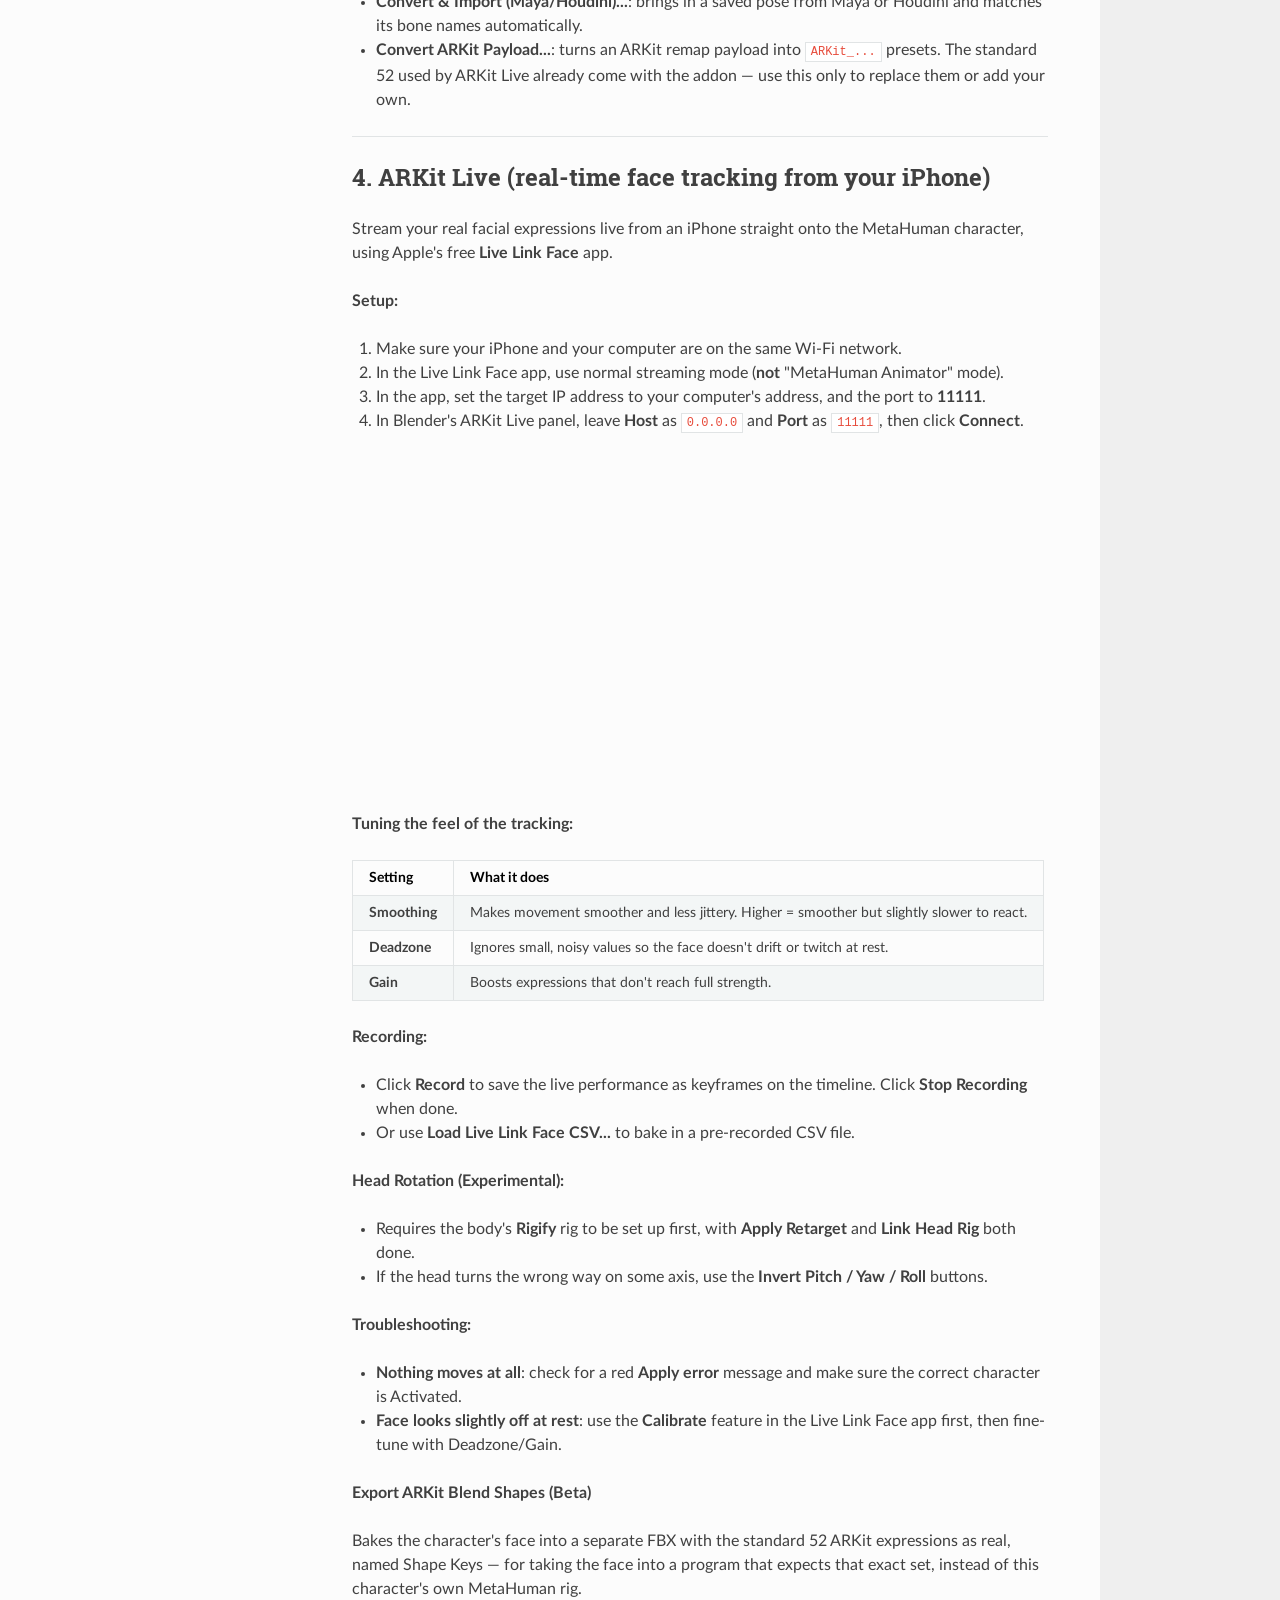
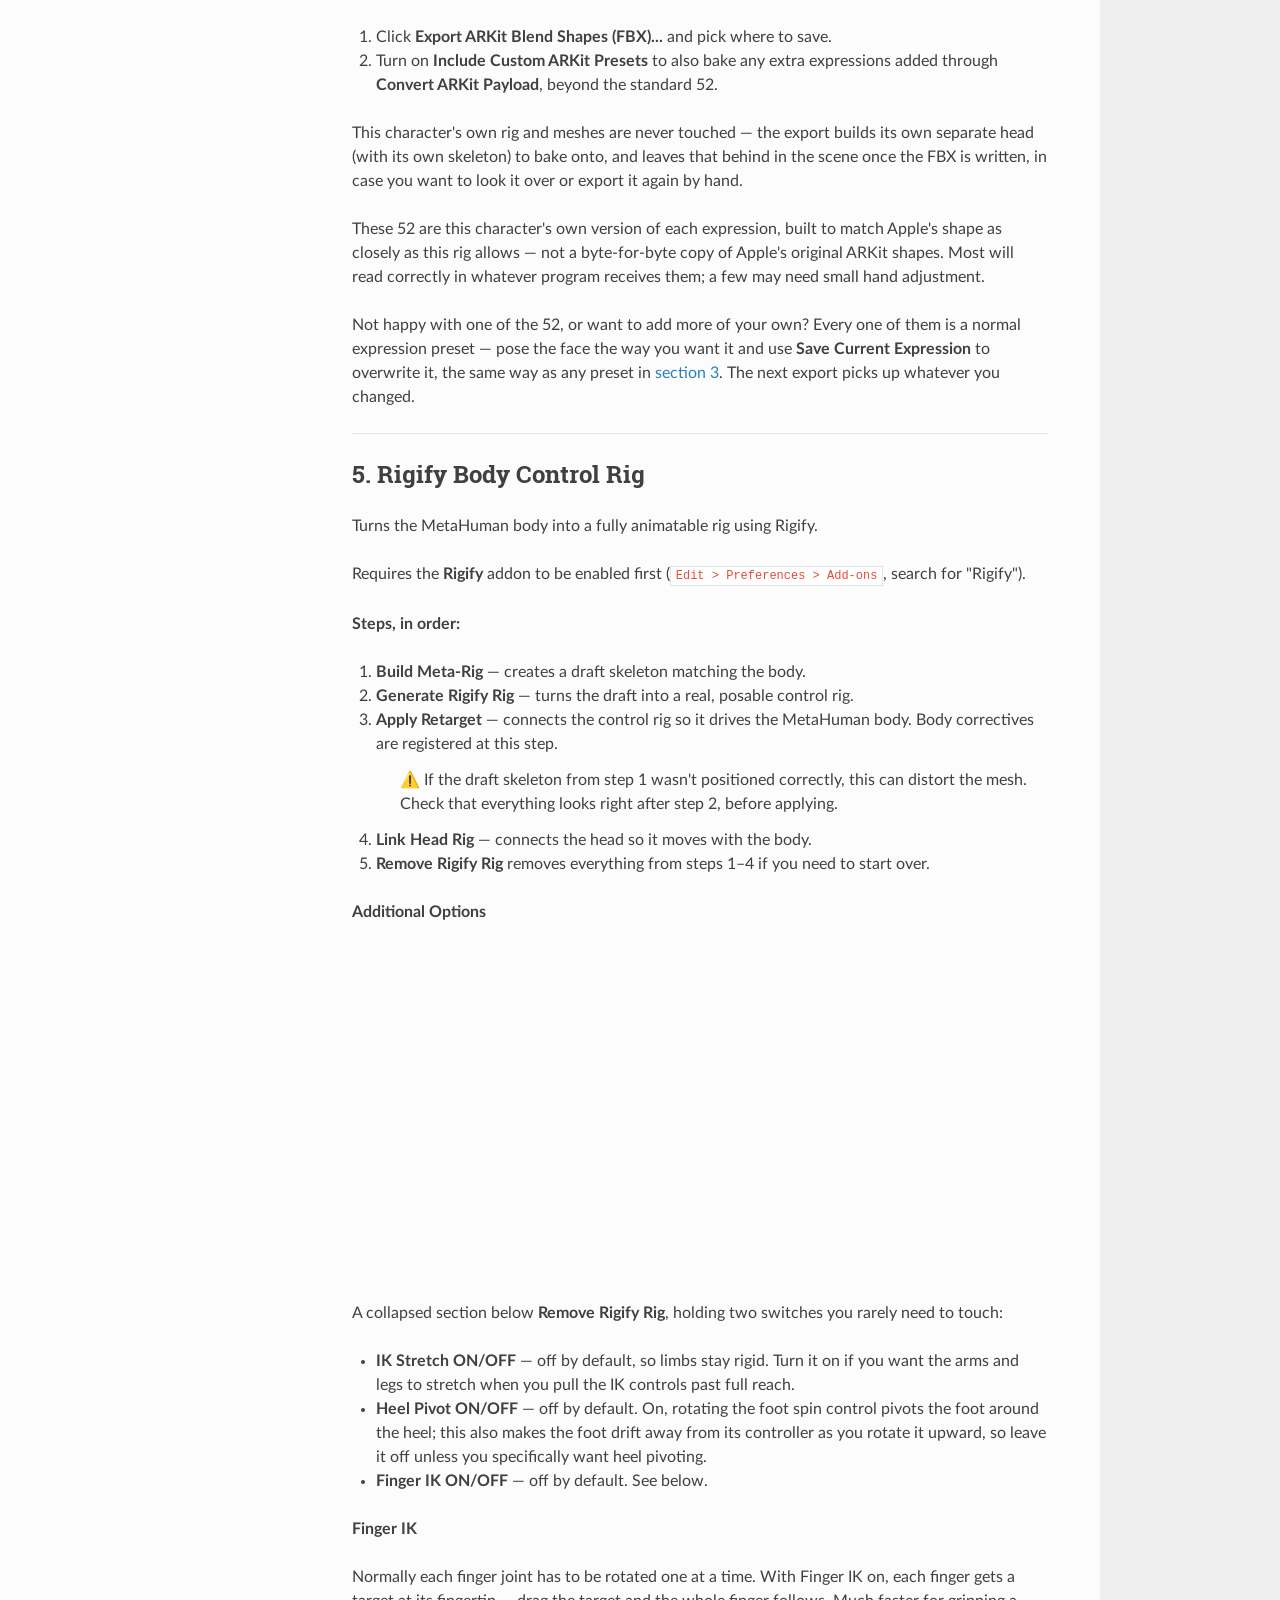
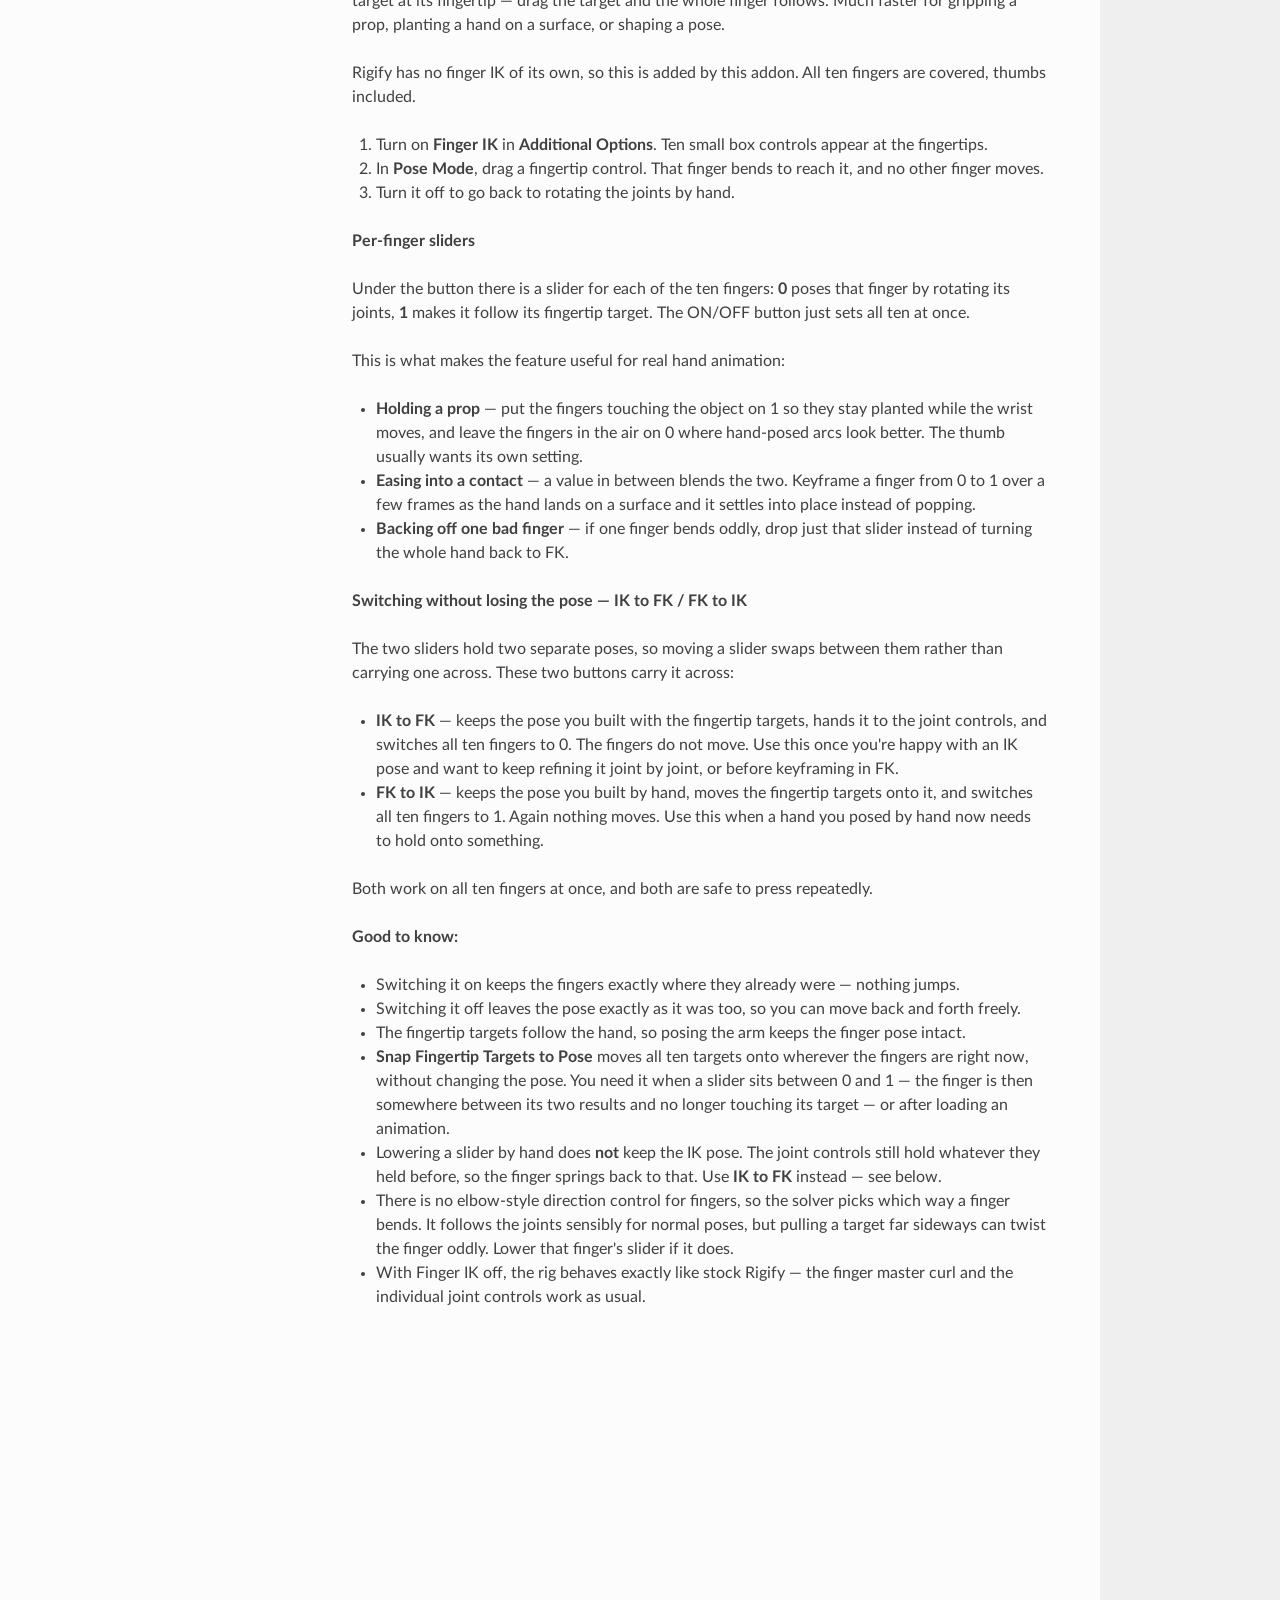
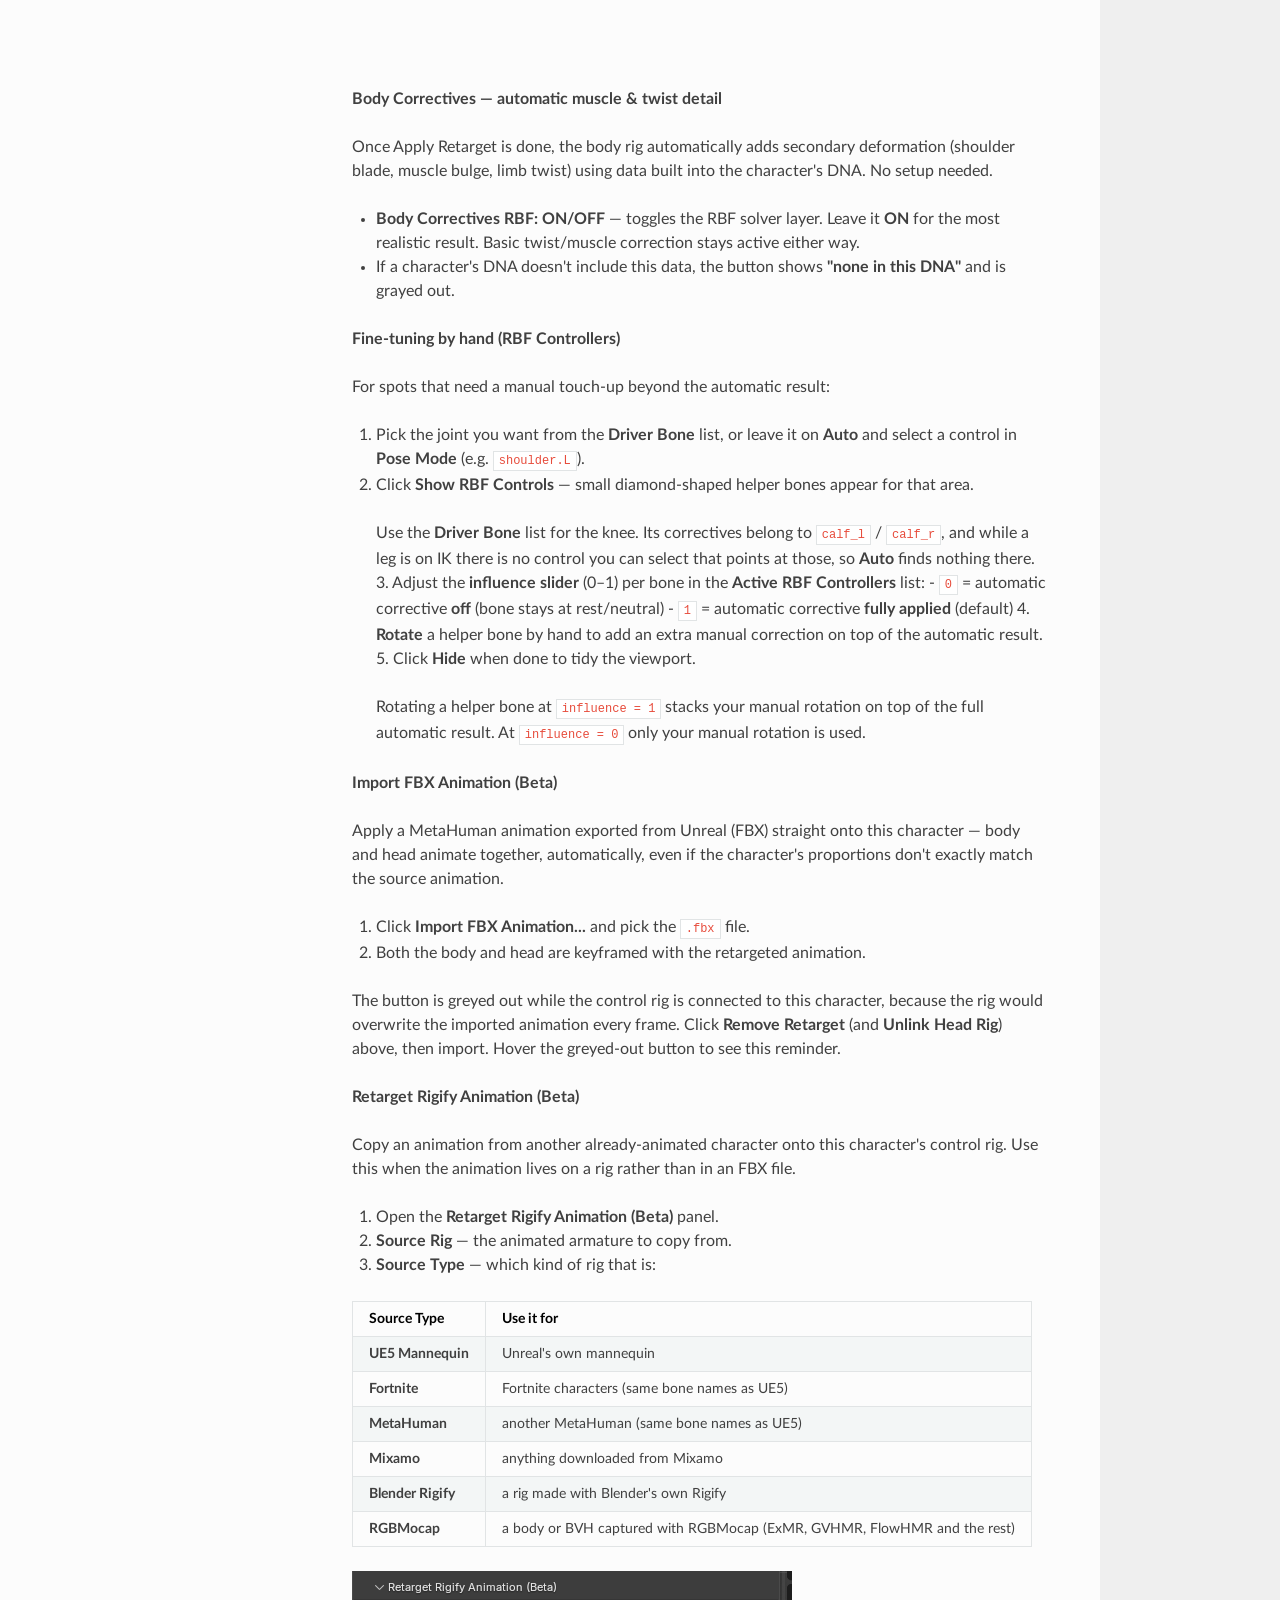
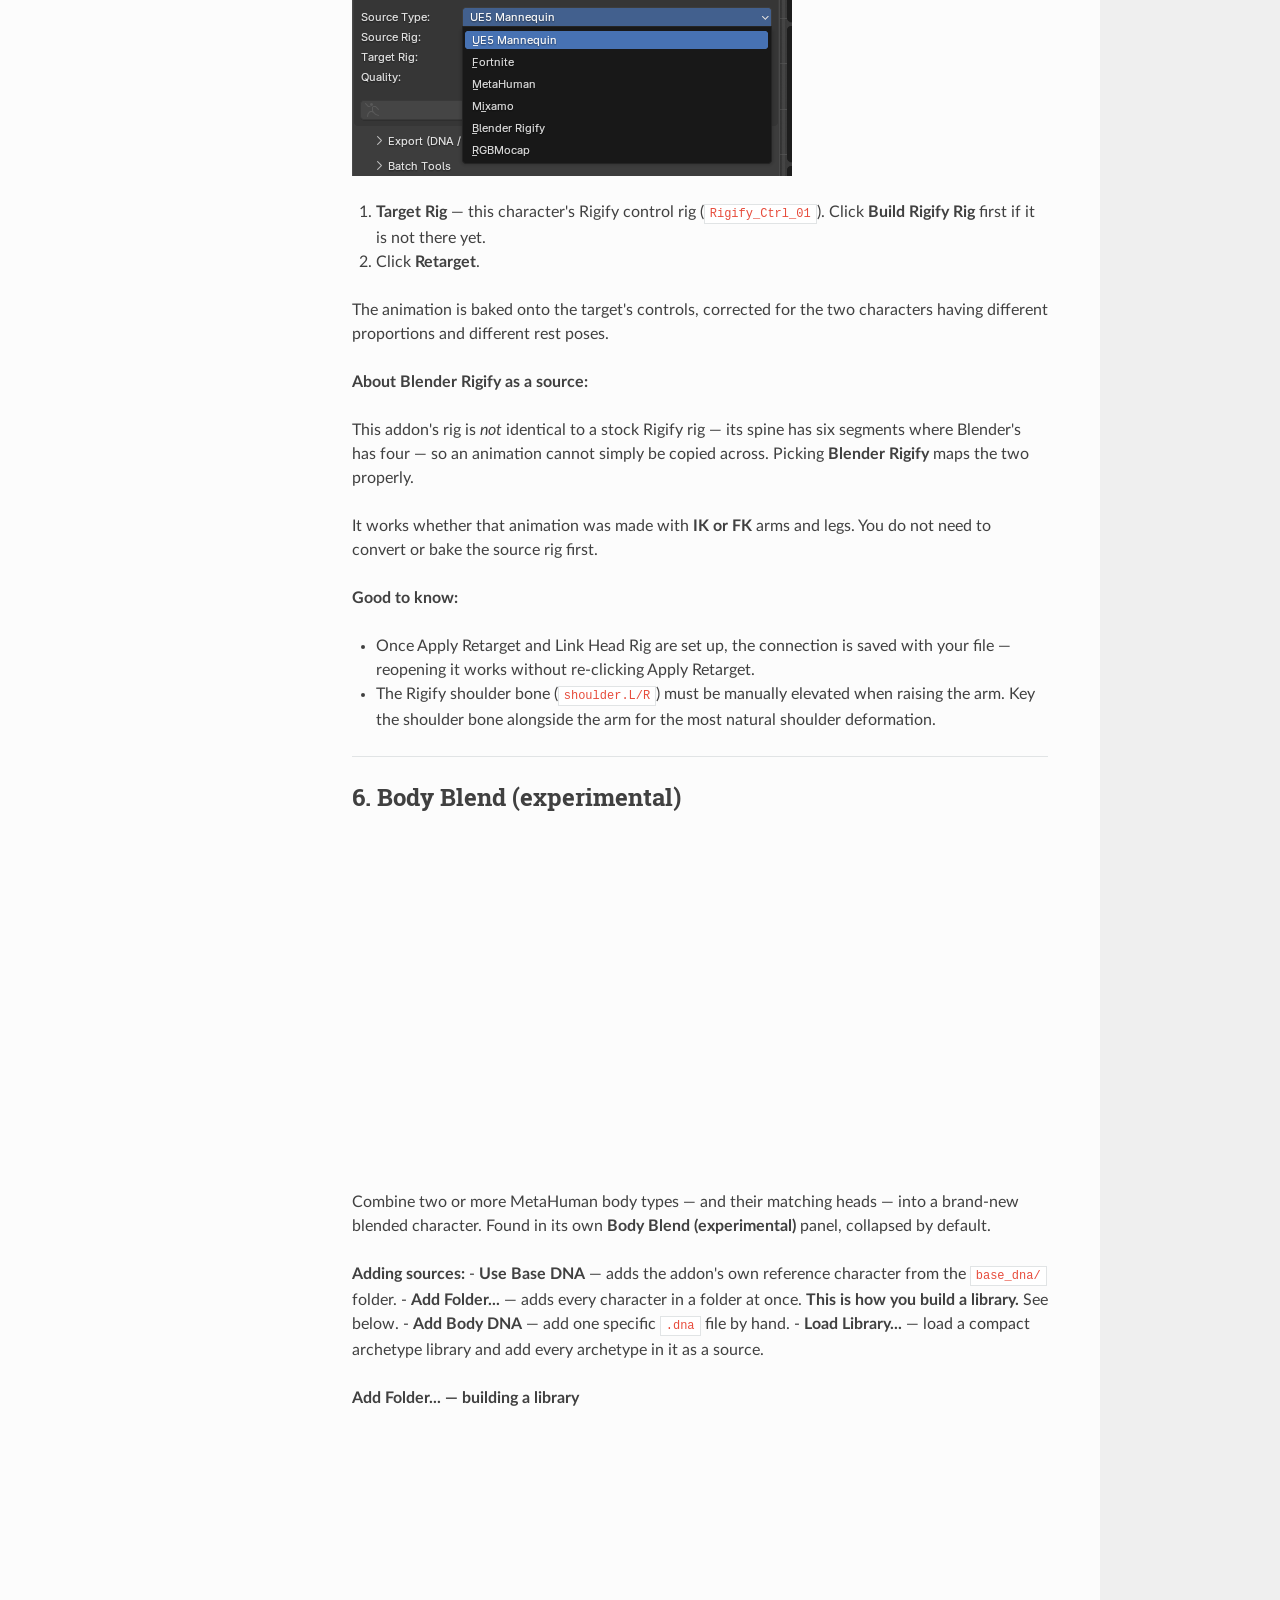
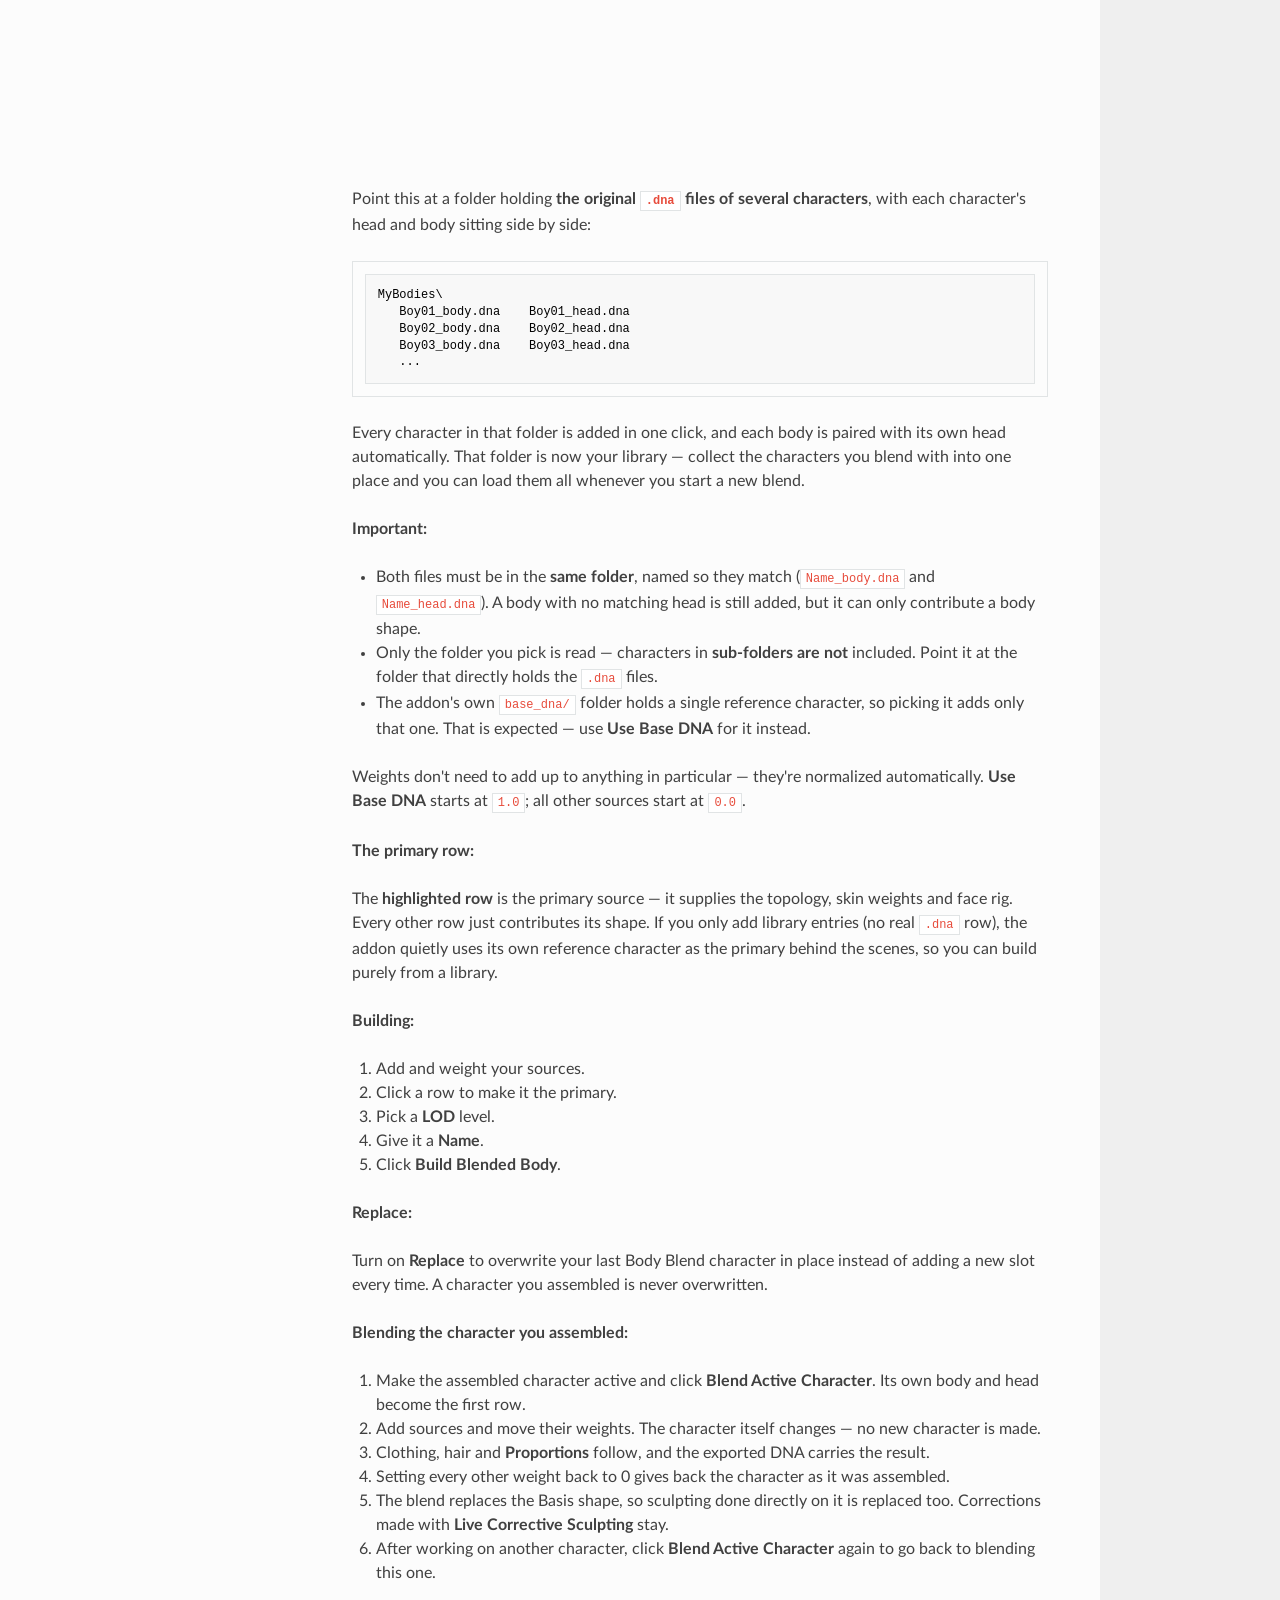
==== commit 5093f8b3: "Deployed 80a8090 with MkDocs version: 1.6.1" ====
--- a/index.html
+++ b/index.html
@@ -180,24 +180,10 @@
 </div>
 
 <h2 id="whats-new">What's New</h2>
-<p><strong>v2.1.5 — Proportions</strong></p>
-<ul>
-<li><strong>NEW: Blend Active Character.</strong> Body Blend now reshapes the character you assembled, in place, instead of only building a new one. See <a href="#6-body-blend-experimental">section 6</a>.</li>
-<li><strong>NEW: Proportions.</strong> Leg, torso, neck and arm length, shoulder and hip width, waist, chest, hips, thigh, calf, arm and neck size, bust size, head size, and heel and front height for high heels — with a one-click <strong>Long Legs</strong> look. The feet stay on the ground, clothing and hair follow, and the new proportions go out with DNA export, MD Live and Cascadeur. See <a href="#7-proportions">section 7</a>.</li>
-<li><strong>NEW: MetaHuman Package (.mhpkg).</strong> Make a Fab-ready MetaHuman Package of a groom (with its hair cards) or an outfit straight from Blender, and open any MetaHuman Package in Blender — <strong>File ▸ Export / Import ▸ MetaHuman Package (.mhpkg)</strong>. Unreal Engine 5.8 needs to be installed; it does the work in the background, without opening. See <a href="#8-wearables-experimental">section 8</a>.</li>
-<li><strong>NEW: Several characters in Cascadeur.</strong> Each character you send keeps a Cascadeur tab of its own, and keyframes, <strong>Receive from Cascadeur</strong> and <strong>Live</strong> always reach that character's tab. While Live is on, activating another character hands Live to it. Click <strong>Install Cascadeur Plugin</strong> once more and restart Cascadeur to use it. See <a href="#13-send-to-cascadeur">section 13</a>.</li>
-<li><strong>NEW: RGBMocap motion.</strong> Pick <strong>RGBMocap</strong> as the Source Type in <strong>Retarget Rigify Animation</strong> to put a motion captured with RGBMocap onto your MetaHuman — the body it brings into Blender or its BVH, with or without fingers. The MetaHuman stands on the floor, faces the way the capture does, and its shoulders, wrists and fingers follow the capture. See <a href="#5-rigify-body-control-rig">section 5</a>.</li>
-</ul>
+<p><strong>v2.1.6 — Package hair fit</strong></p>
 <p><em>Fixes</em></p>
 <ul>
-<li>The add-on failed to turn on, with an error about a missing bindings module, when the Polyhammer <strong>Character DNA</strong> extension was also installed. It now turns on alongside it.</li>
-<li>A character sent to Cascadeur no longer carries the face's shape keys, which Cascadeur does not use. It opens using less memory, so several characters can stay open together. The character looks the same.</li>
-<li>On a character without a Rigify rig, the head stayed still while the body moved during <strong>Live</strong> and after <strong>Receive from Cascadeur</strong>. The head now moves with the body.</li>
-<li>After <strong>Remove Rigify Rig</strong> (or deleting the control rig by hand), the character kept acting as if the rig were still there — <strong>Proportions</strong> stayed hidden and <strong>Import FBX Animation</strong> stayed blocked, even for a new character built in the same slot. Both are available again as soon as the rig is gone.</li>
-<li>Thin lines showed on the skin along the UV seams — round the ankle and along the sole most of all. The skin now shades smoothly across them, as it does in Unreal.</li>
-<li><strong>Retarget Rigify Animation</strong> with something other than the Rigify control rig as the Target Rig now tells you to build the Rigify rig first.</li>
-<li><strong>Body Blend</strong> weight sliders, <strong>Refit Clothing To Body</strong> and <strong>Clothing Offset</strong> respond several times faster.</li>
-<li>A Body Blend character reopened from a saved file exported its skeleton as if it had never been blended. It now exports the blended skeleton.</li>
+<li>A hair or hair-card package from a MetaHuman Package opened too low, with the cards covering the face. It now opens on the character's head, hair and hair cards together, even when it was made for a different head, and goes out in the same place when you export it again.</li>
 </ul>
 <h2 id="what-is-this-addon">What is this addon?</h2>
 <p>MetaBridge DNA lets you bring Epic Games <strong>MetaHuman</strong> characters into Blender, pose their faces in real time, and export them back out.</p>
@@ -272,7 +258,8 @@
 <li>Pick a <strong>LOD</strong> level (0 = highest quality, higher numbers = lighter/faster).</li>
 <li>Click <strong>Assemble</strong>.</li>
 </ol>
-<p><img alt="metabridge_img01.gif" src="assets/metabridge_img01.gif" /></p>
+<video src="assets/metabridge_img01.mp4" autoplay loop muted playsinline style="width:100%;border-radius:6px" title="metabridge_img01.gif"></video>
+
 <p><strong>Good to know:</strong></p>
 <ul>
 <li>You can load more than one character — click <strong>New</strong> to add another one as a separate slot.</li>
@@ -292,7 +279,8 @@
 <li>Turn <strong>Face Rig: ON</strong>.</li>
 <li>Select the GUIArmature in the viewport, go into <strong>Pose Mode</strong>, and move its bones. The face updates live as you move them.</li>
 </ol>
-<p><img alt="metabridge_img02.gif" src="assets/metabridge_img02.gif" /></p>
+<video src="assets/metabridge_img02.mp4" autoplay loop muted playsinline style="width:100%;border-radius:6px" title="metabridge_img02.gif"></video>
+
 <p><strong>Good to know:</strong></p>
 <ul>
 <li>You're never editing shape keys directly — you're only moving control bones.</li>
@@ -320,7 +308,8 @@
 <li>The <strong>X</strong> button removes one slider; <strong>Clear All Sliders</strong> resets everything back to neutral.</li>
 <li>Sliders are normal Blender properties, so you can keyframe and animate them.</li>
 </ul>
-<p><img alt="metabridge_img04.gif" src="assets/metabridge_img04.gif" /></p>
+<video src="assets/metabridge_img04.mp4" autoplay loop muted playsinline style="width:100%;border-radius:6px" title="metabridge_img04.gif"></video>
+
 <p><strong>Good to know:</strong></p>
 <ul>
 <li><strong>Set Folder...</strong> lets you choose where presets are saved/loaded from.</li>
@@ -341,7 +330,8 @@
 <li>In the app, set the target IP address to your computer's address, and the port to <strong>11111</strong>.</li>
 <li>In Blender's ARKit Live panel, leave <strong>Host</strong> as <code>0.0.0.0</code> and <strong>Port</strong> as <code>11111</code>, then click <strong>Connect</strong>.</li>
 </ol>
-<p><img alt="metabridge_img05.gif" src="assets/metabridge_img05.gif" /></p>
+<video src="assets/metabridge_img05.mp4" autoplay loop muted playsinline style="width:100%;border-radius:6px" title="metabridge_img05.gif"></video>
+
 <p><strong>Tuning the feel of the tracking:</strong></p>
 <table>
 <thead>
@@ -404,8 +394,9 @@
 <li><strong>Link Head Rig</strong> — connects the head so it moves with the body.</li>
 <li><strong>Remove Rigify Rig</strong> removes everything from steps 1–4 if you need to start over.</li>
 </ol>
-<p><strong>Additional Options</strong>
-<img alt="Rigify_IK.gif" src="assets/Rigify_IK.gif" /></p>
+<p><strong>Additional Options</strong></p>
+<video src="assets/Rigify_IK.mp4" autoplay loop muted playsinline style="width:100%;border-radius:6px" title="Rigify_IK.gif"></video>
+
 <p>A collapsed section below <strong>Remove Rigify Rig</strong>, holding two switches you rarely need to touch:</p>
 <ul>
 <li><strong>IK Stretch ON/OFF</strong> — off by default, so limbs stay rigid. Turn it on if you want the arms and legs to stretch when you pull the IK controls past full reach.</li>
@@ -445,7 +436,8 @@
 <li>There is no elbow-style direction control for fingers, so the solver picks which way a finger bends. It follows the joints sensibly for normal poses, but pulling a target far sideways can twist the finger oddly. Lower that finger's slider if it does.</li>
 <li>With Finger IK off, the rig behaves exactly like stock Rigify — the finger master curl and the individual joint controls work as usual.</li>
 </ul>
-<p><img alt="metabridge_img03.gif" src="assets/metabridge_img03.gif" /></p>
+<video src="assets/metabridge_img03.mp4" autoplay loop muted playsinline style="width:100%;border-radius:6px" title="metabridge_img03.gif"></video>
+
 <p><strong>Body Correctives — automatic muscle &amp; twist detail</strong></p>
 <p>Once Apply Retarget is done, the body rig automatically adds secondary deformation (shoulder blade, muscle bulge, limb twist) using data built into the character's DNA. No setup needed.</p>
 <ul>
@@ -515,6 +507,7 @@
 </tr>
 </tbody>
 </table>
+<p><img alt="Source Type list" src="assets/retarget_source_types.png" /></p>
 <ol>
 <li><strong>Target Rig</strong> — this character's Rigify control rig (<code>Rigify_Ctrl_01</code>). Click <strong>Build Rigify Rig</strong> first if it is not there yet.</li>
 <li>Click <strong>Retarget</strong>.</li>
@@ -530,16 +523,17 @@
 </ul>
 <hr />
 <h2 id="6-body-blend-experimental">6. Body Blend (experimental)</h2>
-<p><img alt="Body_blend.gif" src="assets/Body_blend.gif" /></p>
+<video src="assets/Body_blend.mp4" autoplay loop muted playsinline style="width:100%;border-radius:6px" title="Body_blend.gif"></video>
+
 <p>Combine two or more MetaHuman body types — and their matching heads — into a brand-new blended character. Found in its own <strong>Body Blend (experimental)</strong> panel, collapsed by default.</p>
 <p><strong>Adding sources:</strong>
 - <strong>Use Base DNA</strong> — adds the addon's own reference character from the <code>base_dna/</code> folder.
 - <strong>Add Folder...</strong> — adds every character in a folder at once. <strong>This is how you build a library.</strong> See below.
 - <strong>Add Body DNA</strong> — add one specific <code>.dna</code> file by hand.
 - <strong>Load Library...</strong> — load a compact archetype library and add every archetype in it as a source.</p>
-<p><strong>Add Folder... — building a library</strong>
-<img alt="Body_blend02.gif" src="assets/Body_blend02.gif" />
-Point this at a folder holding <strong>the original <code>.dna</code> files of several characters</strong>, with each character's head and body sitting side by side:</p>
+<p><strong>Add Folder... — building a library</strong></p>
+<video src="assets/Body_blend02.mp4" autoplay loop muted playsinline style="width:100%;border-radius:6px" title="Body_blend02.gif"></video>
+<p>Point this at a folder holding <strong>the original <code>.dna</code> files of several characters</strong>, with each character's head and body sitting side by side:</p>
 <div class="highlight"><pre><span></span><code>MyBodies\
    Boy01_body.dna    Boy01_head.dna
    Boy02_body.dna    Boy02_head.dna
@@ -620,6 +614,8 @@
 <hr />
 <h2 id="7-proportions">7. Proportions</h2>
 <p>Change the body shape of the character you loaded — lengths, widths, sizes, head size and heels. Found in its own <strong>Proportions</strong> panel, collapsed by default.</p>
+<video src="assets/proportions.mp4" autoplay loop muted playsinline style="width:100%;border-radius:6px" title="Proportions changing the character"></video>
+
 <table>
 <thead>
 <tr>
@@ -650,6 +646,7 @@
 </tr>
 </tbody>
 </table>
+<p><img alt="Proportions panel" src="assets/proportions_panel.png" /></p>
 <p><strong>Steps:</strong></p>
 <ol>
 <li>Load a character with a body (<a href="#1-loading-a-character">section 1</a>), or build one with Body Blend.</li>
@@ -684,18 +681,20 @@
 <p><strong>Beta</strong> — weights can still look off during animation/posing in some cases. Being actively improved; touch up in Weight Paint mode if needed.</p>
 <p>Attach clothing (FBX) and hair/grooms (Alembic <code>.abc</code>) to the <em>active</em> character — found in its own <strong>Wearables (experimental)</strong> panel, collapsed by default. Works on any assembled or Body-Blend-built character.</p>
 <p>There are two ways to dress a character: import a <strong>clothing FBX</strong> built for a MetaHuman skeleton, or <strong>rig any mesh already in your scene</strong> yourself. Both end up following the character the same way afterward.</p>
-<p><strong>Clothing (FBX):</strong>
-<img alt="cloth_FBX.gif" src="assets/cloth_FBX.gif" />
-- <strong>Top... / Bottom... / Full...</strong> — import a MetaHuman-compatible clothing <code>.fbx</code> and attach it to the body, tagged with that category.
-- <strong>Head Accessory...</strong> — same idea, for things that attach to the head instead (glasses, earrings, ...).
-- <strong>Retarget To Body Proportions</strong> (on by default): fits the garment to this character's own proportions instead of the body it was originally made for — without going skin-tight, so a loose shirt stays loose.
-- Clothing automatically avoids clipping into the character's skin.
-- <strong>Clothing Offset</strong> slider — floats all worn clothing slightly off the skin, if you want extra breathing room. Updates live.
-- <strong>Categories replace what they conflict with</strong>: a new Top clears any worn Top/Full; a new Bottom clears Bottom/Full; a new Full clears both. Head accessories never auto-remove anything.
-- <strong>LOD0 only</strong>: if the FBX bundles multiple LODs, only LOD0 is kept.</p>
-<p><strong>Scene Mesh Garment (Make + Bind):</strong>
-<img alt="scene_garment.gif" src="assets/scene_garment.gif" />
-For a mesh already in your scene that doesn't have a MetaHuman skeleton of its own.</p>
+<p><strong>Clothing (FBX):</strong></p>
+<video src="assets/cloth_FBX.mp4" autoplay loop muted playsinline style="width:100%;border-radius:6px" title="cloth_FBX.gif"></video>
+<ul>
+<li><strong>Top... / Bottom... / Full...</strong> — import a MetaHuman-compatible clothing <code>.fbx</code> and attach it to the body, tagged with that category.</li>
+<li><strong>Head Accessory...</strong> — same idea, for things that attach to the head instead (glasses, earrings, ...).</li>
+<li><strong>Retarget To Body Proportions</strong> (on by default): fits the garment to this character's own proportions instead of the body it was originally made for — without going skin-tight, so a loose shirt stays loose.</li>
+<li>Clothing automatically avoids clipping into the character's skin.</li>
+<li><strong>Clothing Offset</strong> slider — floats all worn clothing slightly off the skin, if you want extra breathing room. Updates live.</li>
+<li><strong>Categories replace what they conflict with</strong>: a new Top clears any worn Top/Full; a new Bottom clears Bottom/Full; a new Full clears both. Head accessories never auto-remove anything.</li>
+<li><strong>LOD0 only</strong>: if the FBX bundles multiple LODs, only LOD0 is kept.</li>
+</ul>
+<p><strong>Scene Mesh Garment (Make + Bind):</strong></p>
+<video src="assets/scene_garment.mp4" autoplay loop muted playsinline style="width:100%;border-radius:6px" title="scene_garment.gif"></video>
+<p>For a mesh already in your scene that doesn't have a MetaHuman skeleton of its own.</p>
 <ol>
 <li>Select the garment mesh and click <strong>Make Top / Bottom / Full / Shoes / Gloves / Head Acc</strong> — this fits it to the character and rigs it to move with the character's skeleton. Works best on a garment already modeled to roughly fit the character.</li>
 <li>Click <strong>Bind Garment To Character</strong> — attaches it to the active character, exactly like an imported clothing FBX from here on (category replacement, Body Blend live follow, Refit, Clothing Offset all apply).</li>
@@ -710,6 +709,9 @@
 </ul>
 <p><strong>MetaHuman Package (Fab):</strong></p>
 <p>A MetaHuman Package (<code>.mhpkg</code>) is the file Fab takes for MetaHuman grooms and outfits. Both buttons are at the bottom of this panel, and in <strong>File ▸ Import</strong> and <strong>File ▸ Export</strong> as <strong>MetaHuman Package (.mhpkg)</strong>. Unreal Engine 5.8 has to be installed; it runs in the background and nothing opens. The first time, set its folder in the options on the left of the file browser (it offers <code>C:\Program Files\Epic Games\UE_5.8</code>).</p>
+<p><img alt="Wearables panel with MetaHuman Package Import and Export" src="assets/wearables_panel.png" /></p>
+<video src="assets/mhpkg_hair.mp4" autoplay loop muted playsinline style="width:100%;border-radius:6px" title="A hair opened from a MetaHuman Package, sitting on the head"></video>
+
 <ul>
 <li><strong>Export...</strong> — make the hair active and click. Select its card meshes too (named <code>..._LOD0</code>, <code>..._LOD1</code>, …) and they go in as the hair cards, the last one also as the helmet mesh. <strong>Card Textures</strong> takes the folder with the <code>_TS0</code>–<code>_TS3</code> textures. To package a garment instead, make the garment active. The package is verified with MetaHuman Manager's own checks and is ready to upload; any verification warnings are listed when it finishes.</li>
 <li><strong>Groom Slot</strong> — Hair, Eyebrows, Beard, Mustache, Eyelashes or Peachfuzz.</li>
@@ -724,9 +726,10 @@
 </ul>
 <hr />
 <h2 id="9-live-corrective-sculpting-beta">9. Live Corrective Sculpting (Beta)</h2>
-<p><img alt="Live_corrective.gif" src="assets/Live_corrective.gif" />
-<strong>Beta</strong> — a correction sculpted with only one pose holds steady if you pose further than that; sculpt more than one pose for the same correction if you want it to keep changing shape further into the pose. Head corrections can be written back into the character's <code>.dna</code> and used in Unreal — see <strong>Sending a correction to Unreal</strong> below. Body corrections stay inside Blender.</p>
+<video src="assets/Live_corrective.mp4" autoplay loop muted playsinline style="width:100%;border-radius:6px" title="Live_corrective.gif"></video>
+<p><strong>Beta</strong> — a correction sculpted with only one pose holds steady if you pose further than that; sculpt more than one pose for the same correction if you want it to keep changing shape further into the pose. Head corrections can be written back into the character's <code>.dna</code> and used in Unreal — see <strong>Sending a correction to Unreal</strong> below. Body corrections stay inside Blender.</p>
 <p>Pose the character, then sculpt directly on top of that pose — the sculpt becomes a correction that fades in and out automatically from then on, every time the character moves toward and away from that pose. No keyframing needed. Works on both the face and the body, and automatically carries over to any clothing worn on the character.</p>
+<p><img alt="Live Corrective Sculpting panel" src="assets/sculpt_panel.png" /></p>
 <p><strong>Steps:</strong></p>
 <ol>
 <li>Open the <strong>Live Corrective Sculpting (Beta)</strong> panel.</li>
@@ -755,8 +758,8 @@
 <p>Use the <strong>Write to DNA (head only)</strong> box. It writes a new <code>.dna</code> file and leaves the original untouched. There is no equivalent for the body — a MetaHuman body has no expression shapes to write into, so body corrections stay in Blender.</p>
 <p>There are two ways to do it.</p>
 <h3 id="fixing-an-expression-that-breaks-export-edited-shape-keys">Fixing an expression that breaks — Export Edited Shape Keys</h3>
-<p><img alt="export_shapekey.gif" src="assets/export_shapekey.gif" />
-This is the one to use when a face folds, spikes or collapses on a particular expression. You fix the character's own expression by hand and send that fix back into the <code>.dna</code>.</p>
+<video src="assets/export_shapekey.mp4" autoplay loop muted playsinline style="width:100%;border-radius:6px" title="export_shapekey.gif"></video>
+<p>This is the one to use when a face folds, spikes or collapses on a particular expression. You fix the character's own expression by hand and send that fix back into the <code>.dna</code>.</p>
 <ol>
 <li>
 <p><strong>Make the expression with the face controls.</strong> Move the controls until the problem is on screen — for example open the jaw until the mesh breaks.</p>
@@ -794,6 +797,7 @@
 <li><strong>DNA</strong>: separate <strong>Head</strong> and <strong>Body</strong> buttons (head and body are always two separate <code>.dna</code> files). To send a sculpted correction into the head <code>.dna</code> instead, use <strong>Write to DNA</strong> in <a href="#9-live-corrective-sculpting-beta">section 9</a>.</li>
 <li><strong>FBX / glTF</strong>: <strong>Full / Head / Body</strong> buttons. Choose whether to include the control rig and animation in the export dialog.</li>
 </ul>
+<p><img alt="Export panel" src="assets/export_panel.png" /></p>
 <p><strong>Batch Tools:</strong></p>
 <ul>
 <li><strong>Assemble All Characters</strong> — loads every character found in your folder in one go.</li>
@@ -815,6 +819,7 @@
 <h2 id="12-md-live-marvelous-designer">12. MD Live (Marvelous Designer)</h2>
 <p>Make clothes on <em>this</em> character in Marvelous Designer, and bring them back already wearing.</p>
 <p>MD Live is its own panel in the sidebar, next to <strong>MetaBridge DNA</strong>.</p>
+<p><img alt="MD Live panel" src="assets/md_live_panel.png" /></p>
 <p><strong>Set up once</strong></p>
 <ol>
 <li>Pick a <strong>Shared Folder</strong> — any empty folder both programs can reach. Left empty, <code>~/MetaBridgeDNA/MDLive</code> is used.</li>
@@ -862,6 +867,7 @@
 <hr />
 <h2 id="13-send-to-cascadeur">13. Send to Cascadeur</h2>
 <p>Put this character into Cascadeur, ready to animate.</p>
+<p><img alt="Send to Cascadeur panel" src="assets/cascadeur_panel.png" /></p>
 <p><strong>Before the first time</strong></p>
 <ol>
 <li><strong>Edit ▸ Preferences ▸ Add-ons</strong>, find <strong>MetaBridge DNA</strong>, and expand it.</li>
@@ -1054,6 +1060,7 @@
 in a new scene, on another machine, or in Unreal.</p>
 <p><strong>Bake Corrective to DNA</strong> does one correction. <strong>Bake All to DNA</strong> does every
 correction on the character at once.</p>
+<p><img alt="The Bake buttons are in the Live Corrective Sculpting panel" src="assets/sculpt_panel.png" /></p>
 <p>The original <code>.dna</code> is not overwritten; a new file is written and you choose
 where.</p>
 <hr />
